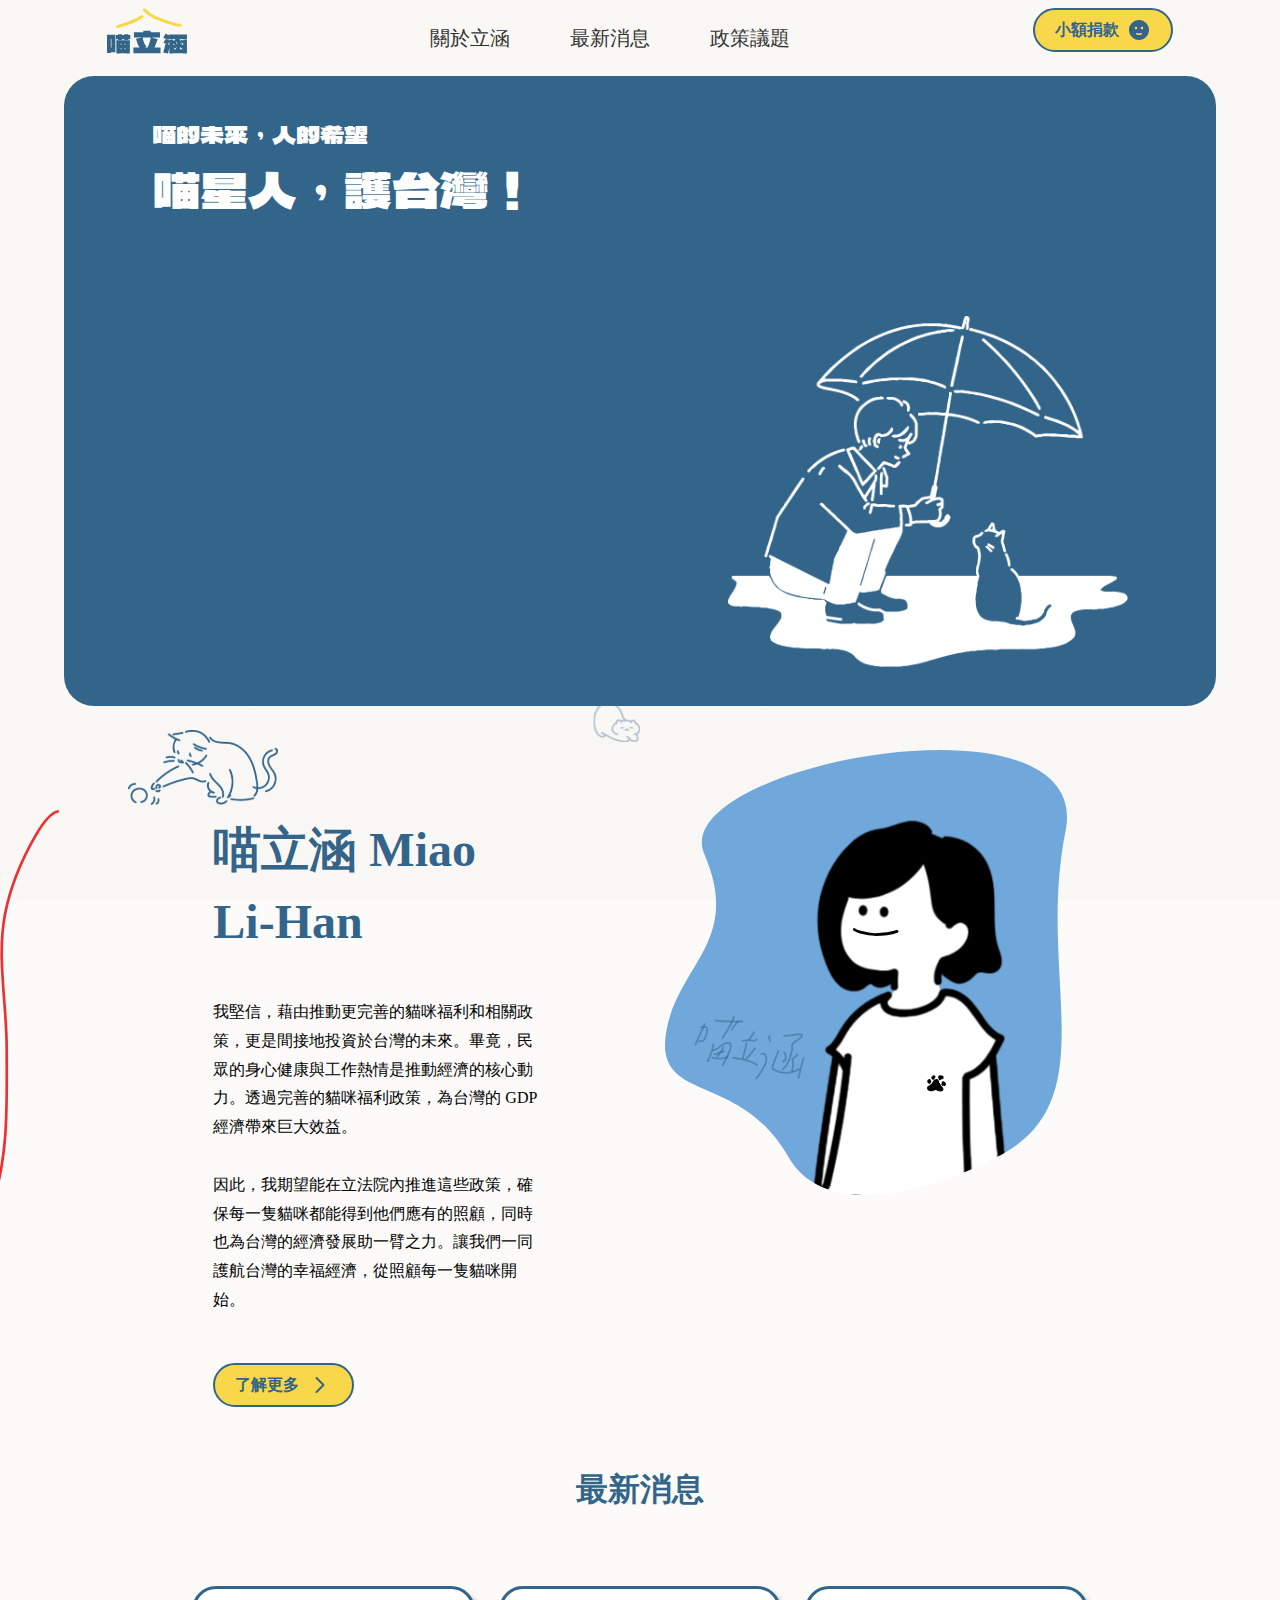
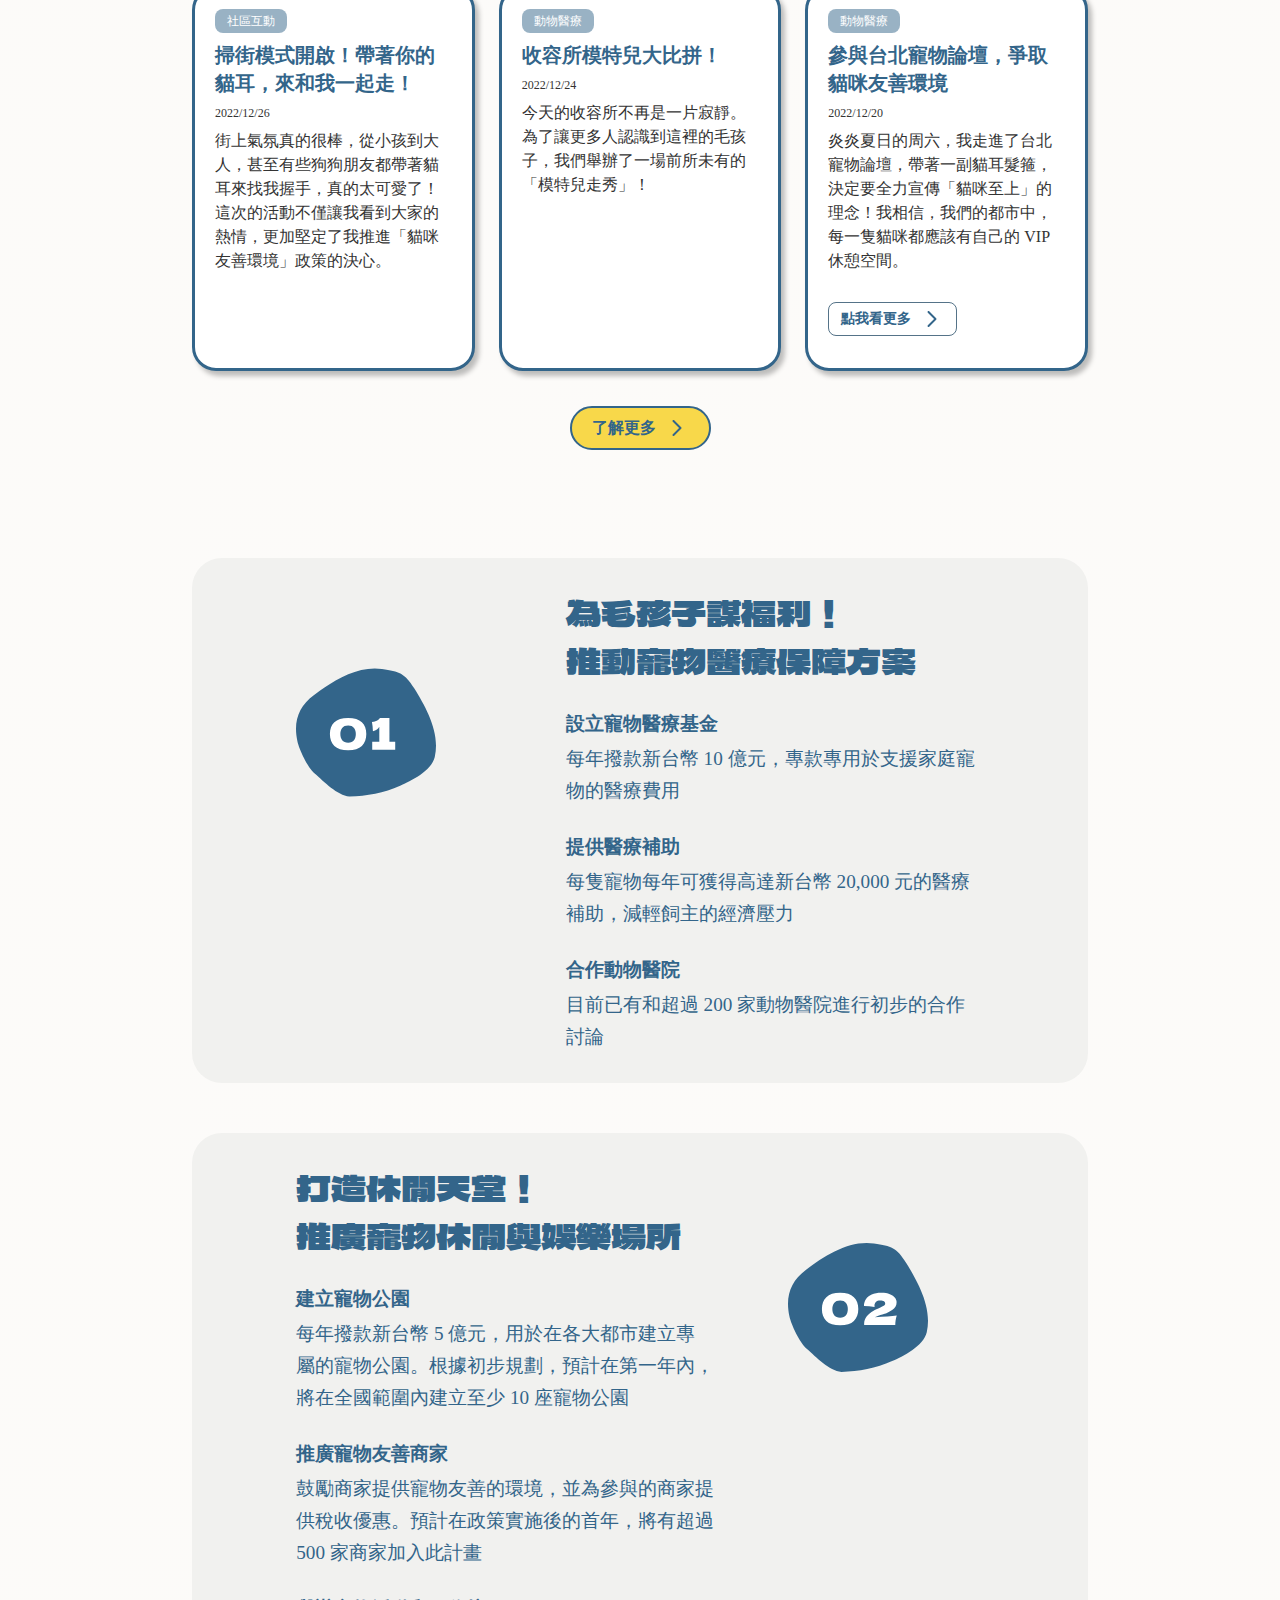
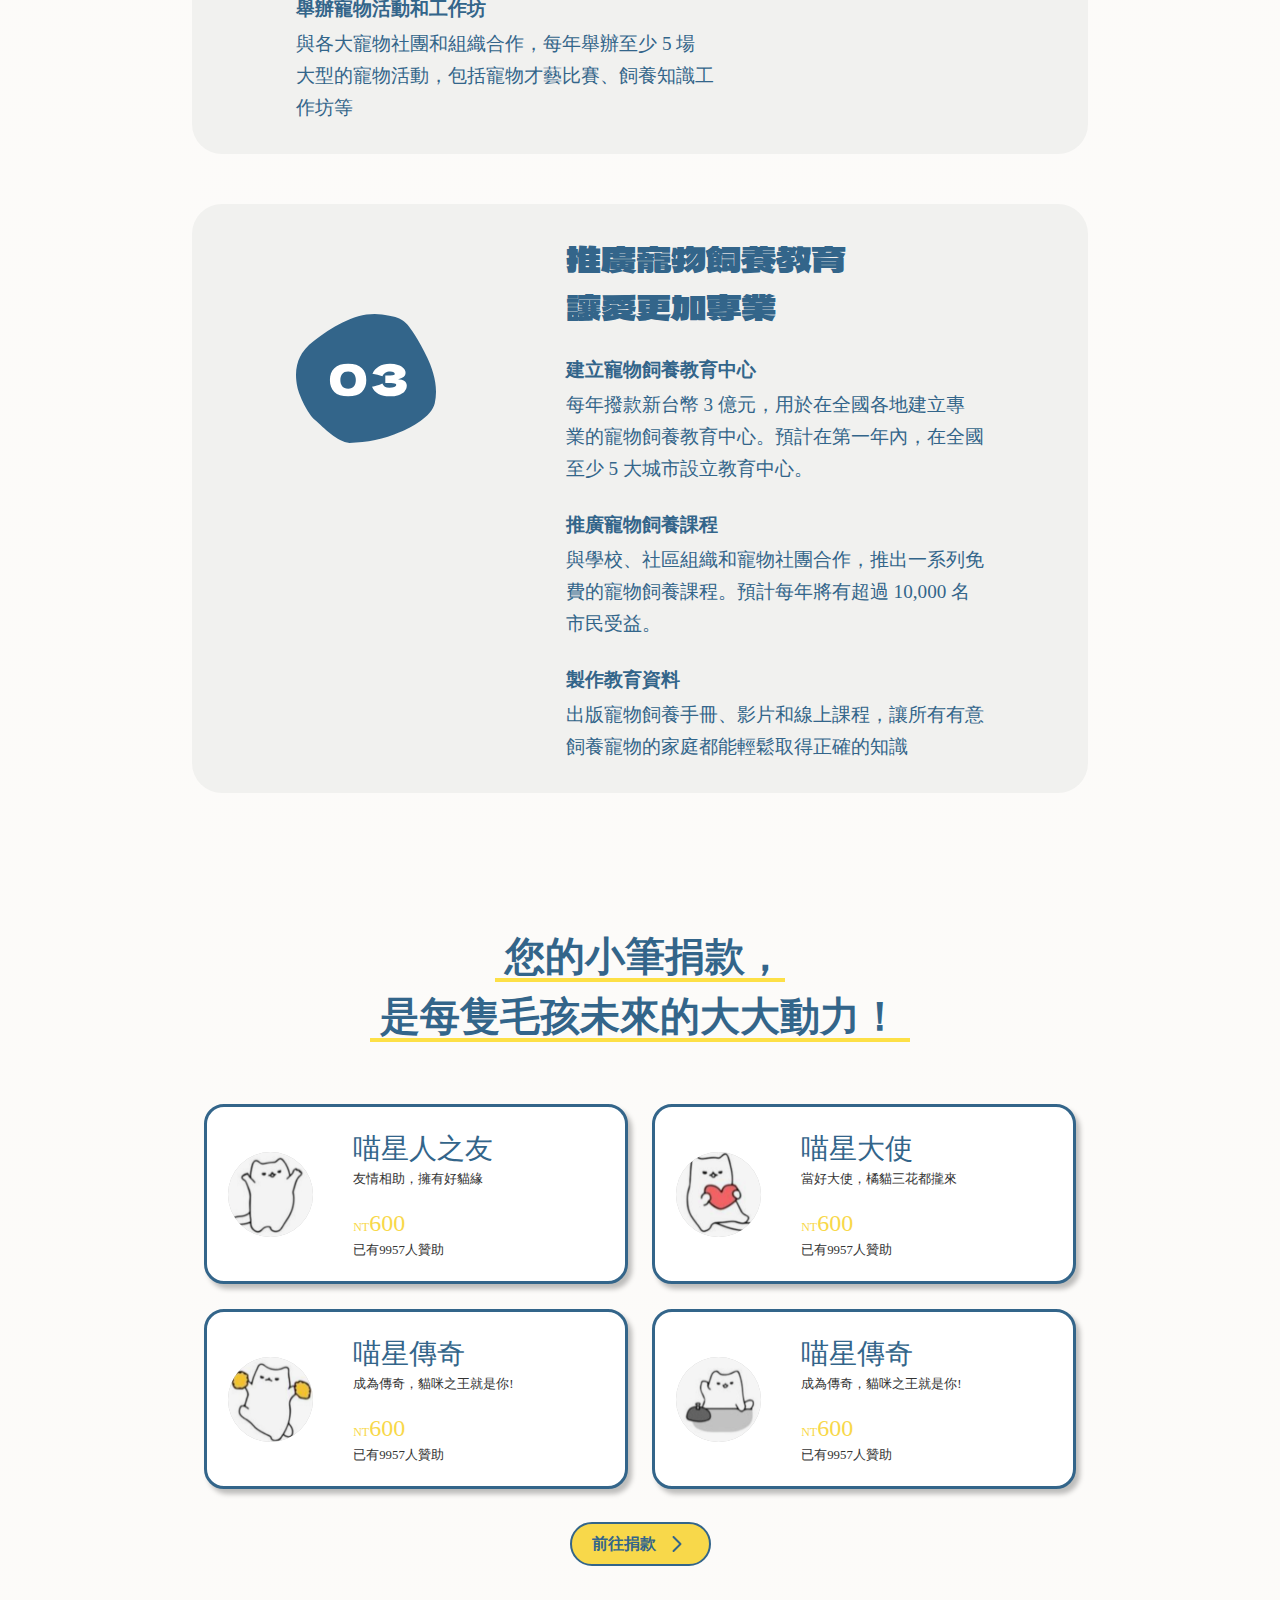
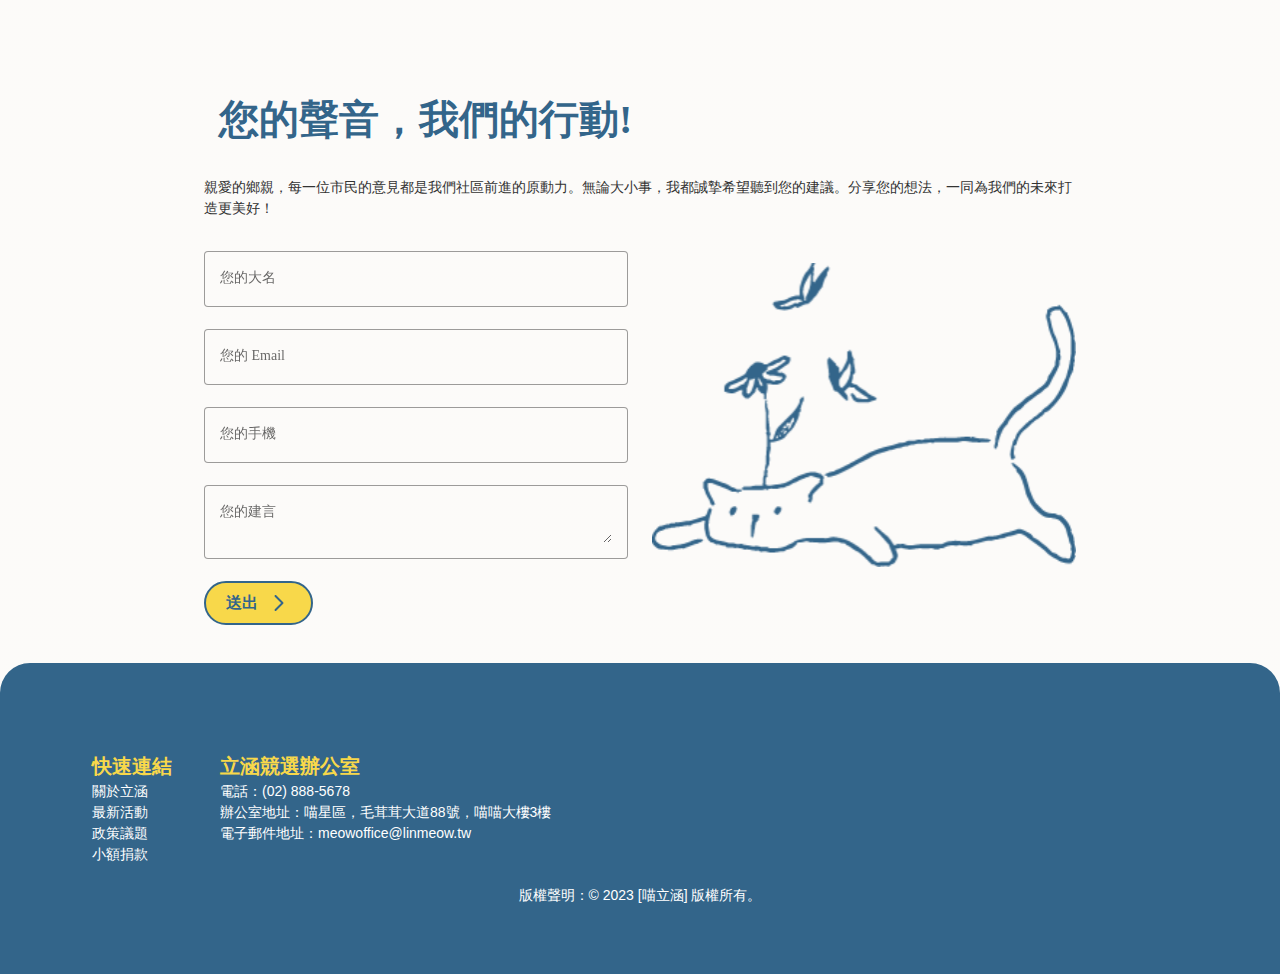
==== index.html @ a523aadb "test" ====
<!doctype html>
<html lang="en" class="scroll-smooth" data-critters-container>
<head>
  <meta charset="utf-8">
  <title>F2E2023</title>
  <base href="/">
  <meta name="viewport" content="width=device-width, initial-scale=1">
  <link href="/dist/output.css" rel="stylesheet">
  <link rel="icon" type="image/x-icon" href="favicon.ico">
<style>*,:before,:after{box-sizing:border-box;border-width:0;border-style:solid;border-color:#e5e7eb}:before,:after{--tw-content:""}html{line-height:1.5;-webkit-text-size-adjust:100%;tab-size:4;font-family:ui-sans-serif,system-ui,-apple-system,BlinkMacSystemFont,Segoe UI,Roboto,Helvetica Neue,Arial,Noto Sans,sans-serif,"Apple Color Emoji","Segoe UI Emoji",Segoe UI Symbol,"Noto Color Emoji";font-feature-settings:normal;font-variation-settings:normal}body{margin:0;line-height:inherit}*,:before,:after{--tw-border-spacing-x:0;--tw-border-spacing-y:0;--tw-translate-x:0;--tw-translate-y:0;--tw-rotate:0;--tw-skew-x:0;--tw-skew-y:0;--tw-scale-x:1;--tw-scale-y:1;--tw-pan-x: ;--tw-pan-y: ;--tw-pinch-zoom: ;--tw-scroll-snap-strictness:proximity;--tw-gradient-from-position: ;--tw-gradient-via-position: ;--tw-gradient-to-position: ;--tw-ordinal: ;--tw-slashed-zero: ;--tw-numeric-figure: ;--tw-numeric-spacing: ;--tw-numeric-fraction: ;--tw-ring-inset: ;--tw-ring-offset-width:0px;--tw-ring-offset-color:#fff;--tw-ring-color:rgb(59 130 246 / .5);--tw-ring-offset-shadow:0 0 #0000;--tw-ring-shadow:0 0 #0000;--tw-shadow:0 0 #0000;--tw-shadow-colored:0 0 #0000;--tw-blur: ;--tw-brightness: ;--tw-contrast: ;--tw-grayscale: ;--tw-hue-rotate: ;--tw-invert: ;--tw-saturate: ;--tw-sepia: ;--tw-drop-shadow: ;--tw-backdrop-blur: ;--tw-backdrop-brightness: ;--tw-backdrop-contrast: ;--tw-backdrop-grayscale: ;--tw-backdrop-hue-rotate: ;--tw-backdrop-invert: ;--tw-backdrop-opacity: ;--tw-backdrop-saturate: ;--tw-backdrop-sepia: }.scroll-smooth{scroll-behavior:smooth}body{background:linear-gradient(to bottom,rgba(250,248,245,.6),rgba(250,248,245,.6)),url(background.894ce03ec8ce8caf.svg) no-repeat center center fixed;background-size:cover;animation:fadeInAnimation ease 3s;animation-iteration-count:1;animation-fill-mode:forwards}@keyframes fadeInAnimation{0%{opacity:0}to{opacity:1}}body{--primary-color:#33658a;--primary-lighter-color:#c2d1dc;--primary-darker-color:#20496d;--text-primary-color:#ffffff;--text-primary-lighter-color:rgba(0, 0, 0, .87);--text-primary-darker-color:#ffffff;--accent-color:#f8d84a;--accent-lighter-color:#fdf3c9;--accent-darker-color:#f5c832;--text-accent-color:rgba(0, 0, 0, .87);--text-accent-lighter-color:rgba(0, 0, 0, .87);--text-accent-darker-color:rgba(0, 0, 0, .87);--warn-color:#ea535d;--warn-lighter-color:#f9cbce;--warn-darker-color:#e13941;--text-warn-color:rgba(0, 0, 0, .87);--text-warn-lighter-color:rgba(0, 0, 0, .87);--text-warn-darker-color:#ffffff}html{--mat-option-selected-state-label-text-color:#33658a;--mat-option-label-text-color:rgba(0, 0, 0, .87);--mat-option-hover-state-layer-color:rgba(0, 0, 0, .04);--mat-option-focus-state-layer-color:rgba(0, 0, 0, .04);--mat-option-selected-state-layer-color:rgba(0, 0, 0, .04)}html{--mat-optgroup-label-text-color:rgba(0, 0, 0, .87)}html{--mdc-filled-text-field-caret-color:#33658a;--mdc-filled-text-field-focus-active-indicator-color:#33658a;--mdc-filled-text-field-focus-label-text-color:rgba(51, 101, 138, .87);--mdc-filled-text-field-container-color:whitesmoke;--mdc-filled-text-field-disabled-container-color:#fafafa;--mdc-filled-text-field-label-text-color:rgba(0, 0, 0, .6);--mdc-filled-text-field-disabled-label-text-color:rgba(0, 0, 0, .38);--mdc-filled-text-field-input-text-color:rgba(0, 0, 0, .87);--mdc-filled-text-field-disabled-input-text-color:rgba(0, 0, 0, .38);--mdc-filled-text-field-input-text-placeholder-color:rgba(0, 0, 0, .6);--mdc-filled-text-field-error-focus-label-text-color:#ea535d;--mdc-filled-text-field-error-label-text-color:#ea535d;--mdc-filled-text-field-error-caret-color:#ea535d;--mdc-filled-text-field-active-indicator-color:rgba(0, 0, 0, .42);--mdc-filled-text-field-disabled-active-indicator-color:rgba(0, 0, 0, .06);--mdc-filled-text-field-hover-active-indicator-color:rgba(0, 0, 0, .87);--mdc-filled-text-field-error-active-indicator-color:#ea535d;--mdc-filled-text-field-error-focus-active-indicator-color:#ea535d;--mdc-filled-text-field-error-hover-active-indicator-color:#ea535d;--mdc-outlined-text-field-caret-color:#33658a;--mdc-outlined-text-field-focus-outline-color:#33658a;--mdc-outlined-text-field-focus-label-text-color:rgba(51, 101, 138, .87);--mdc-outlined-text-field-label-text-color:rgba(0, 0, 0, .6);--mdc-outlined-text-field-disabled-label-text-color:rgba(0, 0, 0, .38);--mdc-outlined-text-field-input-text-color:rgba(0, 0, 0, .87);--mdc-outlined-text-field-disabled-input-text-color:rgba(0, 0, 0, .38);--mdc-outlined-text-field-input-text-placeholder-color:rgba(0, 0, 0, .6);--mdc-outlined-text-field-error-caret-color:#ea535d;--mdc-outlined-text-field-error-focus-label-text-color:#ea535d;--mdc-outlined-text-field-error-label-text-color:#ea535d;--mdc-outlined-text-field-outline-color:rgba(0, 0, 0, .38);--mdc-outlined-text-field-disabled-outline-color:rgba(0, 0, 0, .06);--mdc-outlined-text-field-hover-outline-color:rgba(0, 0, 0, .87);--mdc-outlined-text-field-error-focus-outline-color:#ea535d;--mdc-outlined-text-field-error-hover-outline-color:#ea535d;--mdc-outlined-text-field-error-outline-color:#ea535d;--mat-form-field-disabled-input-text-placeholder-color:rgba(0, 0, 0, .38)}html{--mat-select-panel-background-color:white;--mat-select-enabled-trigger-text-color:rgba(0, 0, 0, .87);--mat-select-disabled-trigger-text-color:rgba(0, 0, 0, .38);--mat-select-placeholder-text-color:rgba(0, 0, 0, .6);--mat-select-enabled-arrow-color:rgba(0, 0, 0, .54);--mat-select-disabled-arrow-color:rgba(0, 0, 0, .38);--mat-select-focused-arrow-color:rgba(51, 101, 138, .87);--mat-select-invalid-arrow-color:rgba(234, 83, 93, .87)}html{--mat-autocomplete-background-color:white}html{--mat-menu-item-label-text-color:rgba(0, 0, 0, .87);--mat-menu-item-icon-color:rgba(0, 0, 0, .87);--mat-menu-item-hover-state-layer-color:rgba(0, 0, 0, .04);--mat-menu-item-focus-state-layer-color:rgba(0, 0, 0, .04);--mat-menu-container-color:white}html{--mat-paginator-container-text-color:rgba(0, 0, 0, .87);--mat-paginator-container-background-color:white;--mat-paginator-enabled-icon-color:rgba(0, 0, 0, .54);--mat-paginator-disabled-icon-color:rgba(0, 0, 0, .12);--mat-paginator-container-size:56px}html{--mdc-checkbox-disabled-selected-icon-color:rgba(0, 0, 0, .38);--mdc-checkbox-disabled-unselected-icon-color:rgba(0, 0, 0, .38);--mdc-checkbox-selected-checkmark-color:#000;--mdc-checkbox-selected-focus-icon-color:#f8d84a;--mdc-checkbox-selected-hover-icon-color:#f8d84a;--mdc-checkbox-selected-icon-color:#f8d84a;--mdc-checkbox-selected-pressed-icon-color:#f8d84a;--mdc-checkbox-unselected-focus-icon-color:#212121;--mdc-checkbox-unselected-hover-icon-color:#212121;--mdc-checkbox-unselected-icon-color:rgba(0, 0, 0, .54);--mdc-checkbox-unselected-pressed-icon-color:rgba(0, 0, 0, .54);--mdc-checkbox-selected-focus-state-layer-color:#f8d84a;--mdc-checkbox-selected-hover-state-layer-color:#f8d84a;--mdc-checkbox-selected-pressed-state-layer-color:#f8d84a;--mdc-checkbox-unselected-focus-state-layer-color:black;--mdc-checkbox-unselected-hover-state-layer-color:black;--mdc-checkbox-unselected-pressed-state-layer-color:black}html{--mdc-checkbox-state-layer-size:40px}html{--mat-table-background-color:white;--mat-table-header-headline-color:rgba(0, 0, 0, .87);--mat-table-row-item-label-text-color:rgba(0, 0, 0, .87);--mat-table-row-item-outline-color:rgba(0, 0, 0, .12);--mat-table-header-container-height:56px;--mat-table-footer-container-height:52px;--mat-table-row-item-container-height:52px}html{--mat-badge-background-color:#33658a;--mat-badge-text-color:white;--mat-badge-disabled-state-background-color:#b9b9b9;--mat-badge-disabled-state-text-color:rgba(0, 0, 0, .38)}html{--mat-bottom-sheet-container-text-color:rgba(0, 0, 0, .87);--mat-bottom-sheet-container-background-color:white;--mat-legacy-button-toggle-text-color:rgba(0, 0, 0, .38);--mat-legacy-button-toggle-state-layer-color:rgba(0, 0, 0, .12);--mat-legacy-button-toggle-selected-state-text-color:rgba(0, 0, 0, .54);--mat-legacy-button-toggle-selected-state-background-color:#c7c7c7;--mat-legacy-button-toggle-disabled-state-text-color:rgba(0, 0, 0, .26);--mat-legacy-button-toggle-disabled-state-background-color:#e1e1e1;--mat-legacy-button-toggle-disabled-selected-state-background-color:#aeaeae;--mat-standard-button-toggle-text-color:rgba(0, 0, 0, .87);--mat-standard-button-toggle-background-color:white;--mat-standard-button-toggle-state-layer-color:black;--mat-standard-button-toggle-selected-state-background-color:#c7c7c7;--mat-standard-button-toggle-selected-state-text-color:rgba(0, 0, 0, .87);--mat-standard-button-toggle-disabled-state-text-color:rgba(0, 0, 0, .26);--mat-standard-button-toggle-disabled-state-background-color:white;--mat-standard-button-toggle-disabled-selected-state-text-color:rgba(0, 0, 0, .87);--mat-standard-button-toggle-disabled-selected-state-background-color:#aeaeae;--mat-standard-button-toggle-divider-color:#e0e0e0;--mat-standard-button-toggle-height:48px;--mat-datepicker-calendar-date-selected-state-text-color:white;--mat-datepicker-calendar-date-selected-state-background-color:#33658a;--mat-datepicker-calendar-date-selected-disabled-state-background-color:rgba(51, 101, 138, .4);--mat-datepicker-calendar-date-today-selected-state-outline-color:white;--mat-datepicker-calendar-date-focus-state-background-color:rgba(51, 101, 138, .3);--mat-datepicker-calendar-date-hover-state-background-color:rgba(51, 101, 138, .3);--mat-datepicker-toggle-active-state-icon-color:#33658a;--mat-datepicker-calendar-date-in-range-state-background-color:rgba(51, 101, 138, .2);--mat-datepicker-calendar-date-in-comparison-range-state-background-color:rgba(249, 171, 0, .2);--mat-datepicker-calendar-date-in-overlap-range-state-background-color:#a8dab5;--mat-datepicker-calendar-date-in-overlap-range-selected-state-background-color:#46a35e;--mat-datepicker-toggle-icon-color:rgba(0, 0, 0, .54);--mat-datepicker-calendar-body-label-text-color:rgba(0, 0, 0, .54);--mat-datepicker-calendar-period-button-icon-color:rgba(0, 0, 0, .54);--mat-datepicker-calendar-navigation-button-icon-color:rgba(0, 0, 0, .54);--mat-datepicker-calendar-header-divider-color:rgba(0, 0, 0, .12);--mat-datepicker-calendar-header-text-color:rgba(0, 0, 0, .54);--mat-datepicker-calendar-date-today-outline-color:rgba(0, 0, 0, .38);--mat-datepicker-calendar-date-today-disabled-state-outline-color:rgba(0, 0, 0, .18);--mat-datepicker-calendar-date-text-color:rgba(0, 0, 0, .87);--mat-datepicker-calendar-date-outline-color:transparent;--mat-datepicker-calendar-date-disabled-state-text-color:rgba(0, 0, 0, .38);--mat-datepicker-calendar-date-preview-state-outline-color:rgba(0, 0, 0, .24);--mat-datepicker-range-input-separator-color:rgba(0, 0, 0, .87);--mat-datepicker-range-input-disabled-state-separator-color:rgba(0, 0, 0, .38);--mat-datepicker-range-input-disabled-state-text-color:rgba(0, 0, 0, .38);--mat-datepicker-calendar-container-background-color:white;--mat-datepicker-calendar-container-text-color:rgba(0, 0, 0, .87)}html{--mat-divider-color:rgba(0, 0, 0, .12);--mat-expansion-container-background-color:white;--mat-expansion-container-text-color:rgba(0, 0, 0, .87);--mat-expansion-actions-divider-color:rgba(0, 0, 0, .12);--mat-expansion-header-hover-state-layer-color:rgba(44, 44, 44, .04);--mat-expansion-header-focus-state-layer-color:rgba(44, 44, 44, .04);--mat-expansion-header-disabled-state-text-color:rgba(0, 0, 0, .26);--mat-expansion-header-text-color:rgba(0, 0, 0, .87);--mat-expansion-header-description-color:rgba(0, 0, 0, .54);--mat-expansion-header-indicator-color:rgba(0, 0, 0, .54);--mat-expansion-header-collapsed-state-height:48px;--mat-expansion-header-expanded-state-height:64px;--mat-icon-color:inherit}html{--mat-sidenav-container-divider-color:rgba(0, 0, 0, .12);--mat-sidenav-container-background-color:white;--mat-sidenav-container-text-color:rgba(0, 0, 0, .87);--mat-sidenav-content-background-color:#fafafa;--mat-sidenav-content-text-color:rgba(0, 0, 0, .87);--mat-sidenav-scrim-color:rgba(0, 0, 0, .6);--mat-stepper-header-icon-foreground-color:white;--mat-stepper-header-selected-state-icon-background-color:#33658a;--mat-stepper-header-selected-state-icon-foreground-color:white;--mat-stepper-header-done-state-icon-background-color:#33658a;--mat-stepper-header-done-state-icon-foreground-color:white;--mat-stepper-header-edit-state-icon-background-color:#33658a;--mat-stepper-header-edit-state-icon-foreground-color:white;--mat-stepper-container-color:white;--mat-stepper-line-color:rgba(0, 0, 0, .12);--mat-stepper-header-hover-state-layer-color:rgba(44, 44, 44, .04);--mat-stepper-header-focus-state-layer-color:rgba(44, 44, 44, .04);--mat-stepper-header-label-text-color:rgba(0, 0, 0, .54);--mat-stepper-header-optional-label-text-color:rgba(0, 0, 0, .54);--mat-stepper-header-selected-state-label-text-color:rgba(0, 0, 0, .87);--mat-stepper-header-error-state-label-text-color:#ea535d;--mat-stepper-header-icon-background-color:rgba(0, 0, 0, .54);--mat-stepper-header-error-state-icon-foreground-color:#ea535d;--mat-stepper-header-error-state-icon-background-color:transparent}html{--mat-stepper-header-height:72px}html{--mat-toolbar-container-background-color:#ededed;--mat-toolbar-container-text-color:rgba(0, 0, 0, .87)}html{--mat-toolbar-standard-height:64px;--mat-toolbar-mobile-height:56px}</style><link rel="stylesheet" href="styles.27420bd2f73b0068.css" media="print" onload="this.media='all'"><noscript><link rel="stylesheet" href="styles.27420bd2f73b0068.css"></noscript></head>
<body>
  <app-root></app-root>
<script src="runtime.ce47cb7ab8442a03.js" type="module"></script><script src="polyfills.eb5386b737d713b5.js" type="module"></script><script src="main.f0ed3b15949d0d13.js" type="module"></script></body>
</html>
---- styles.27420bd2f73b0068.css ----
*,:before,:after{box-sizing:border-box;border-width:0;border-style:solid;border-color:#e5e7eb}:before,:after{--tw-content: ""}html{line-height:1.5;-webkit-text-size-adjust:100%;tab-size:4;font-family:ui-sans-serif,system-ui,-apple-system,BlinkMacSystemFont,Segoe UI,Roboto,Helvetica Neue,Arial,Noto Sans,sans-serif,"Apple Color Emoji","Segoe UI Emoji",Segoe UI Symbol,"Noto Color Emoji";font-feature-settings:normal;font-variation-settings:normal}body{margin:0;line-height:inherit}hr{height:0;color:inherit;border-top-width:1px}abbr:where([title]){-webkit-text-decoration:underline dotted;text-decoration:underline dotted}h1,h2,h3,h4,h5,h6{font-size:inherit;font-weight:inherit}a{color:inherit;text-decoration:inherit}b,strong{font-weight:bolder}code,kbd,samp,pre{font-family:ui-monospace,SFMono-Regular,Menlo,Monaco,Consolas,Liberation Mono,Courier New,monospace;font-size:1em}small{font-size:80%}sub,sup{font-size:75%;line-height:0;position:relative;vertical-align:baseline}sub{bottom:-.25em}sup{top:-.5em}table{text-indent:0;border-color:inherit;border-collapse:collapse}button,input,optgroup,select,textarea{font-family:inherit;font-feature-settings:inherit;font-variation-settings:inherit;font-size:100%;font-weight:inherit;line-height:inherit;color:inherit;margin:0;padding:0}button,select{text-transform:none}button,[type=button],[type=reset],[type=submit]{-webkit-appearance:button;background-color:transparent;background-image:none}:-moz-focusring{outline:auto}:-moz-ui-invalid{box-shadow:none}progress{vertical-align:baseline}::-webkit-inner-spin-button,::-webkit-outer-spin-button{height:auto}[type=search]{-webkit-appearance:textfield;outline-offset:-2px}::-webkit-search-decoration{-webkit-appearance:none}::-webkit-file-upload-button{-webkit-appearance:button;font:inherit}summary{display:list-item}blockquote,dl,dd,h1,h2,h3,h4,h5,h6,hr,figure,p,pre{margin:0}fieldset{margin:0;padding:0}legend{padding:0}ol,ul,menu{list-style:none;margin:0;padding:0}dialog{padding:0}textarea{resize:vertical}input::placeholder,textarea::placeholder{opacity:1;color:#9ca3af}button,[role=button]{cursor:pointer}:disabled{cursor:default}img,svg,video,canvas,audio,iframe,embed,object{display:block;vertical-align:middle}img,video{max-width:100%;height:auto}[hidden]{display:none}*,:before,:after{--tw-border-spacing-x: 0;--tw-border-spacing-y: 0;--tw-translate-x: 0;--tw-translate-y: 0;--tw-rotate: 0;--tw-skew-x: 0;--tw-skew-y: 0;--tw-scale-x: 1;--tw-scale-y: 1;--tw-pan-x: ;--tw-pan-y: ;--tw-pinch-zoom: ;--tw-scroll-snap-strictness: proximity;--tw-gradient-from-position: ;--tw-gradient-via-position: ;--tw-gradient-to-position: ;--tw-ordinal: ;--tw-slashed-zero: ;--tw-numeric-figure: ;--tw-numeric-spacing: ;--tw-numeric-fraction: ;--tw-ring-inset: ;--tw-ring-offset-width: 0px;--tw-ring-offset-color: #fff;--tw-ring-color: rgb(59 130 246 / .5);--tw-ring-offset-shadow: 0 0 #0000;--tw-ring-shadow: 0 0 #0000;--tw-shadow: 0 0 #0000;--tw-shadow-colored: 0 0 #0000;--tw-blur: ;--tw-brightness: ;--tw-contrast: ;--tw-grayscale: ;--tw-hue-rotate: ;--tw-invert: ;--tw-saturate: ;--tw-sepia: ;--tw-drop-shadow: ;--tw-backdrop-blur: ;--tw-backdrop-brightness: ;--tw-backdrop-contrast: ;--tw-backdrop-grayscale: ;--tw-backdrop-hue-rotate: ;--tw-backdrop-invert: ;--tw-backdrop-opacity: ;--tw-backdrop-saturate: ;--tw-backdrop-sepia: }::backdrop{--tw-border-spacing-x: 0;--tw-border-spacing-y: 0;--tw-translate-x: 0;--tw-translate-y: 0;--tw-rotate: 0;--tw-skew-x: 0;--tw-skew-y: 0;--tw-scale-x: 1;--tw-scale-y: 1;--tw-pan-x: ;--tw-pan-y: ;--tw-pinch-zoom: ;--tw-scroll-snap-strictness: proximity;--tw-gradient-from-position: ;--tw-gradient-via-position: ;--tw-gradient-to-position: ;--tw-ordinal: ;--tw-slashed-zero: ;--tw-numeric-figure: ;--tw-numeric-spacing: ;--tw-numeric-fraction: ;--tw-ring-inset: ;--tw-ring-offset-width: 0px;--tw-ring-offset-color: #fff;--tw-ring-color: rgb(59 130 246 / .5);--tw-ring-offset-shadow: 0 0 #0000;--tw-ring-shadow: 0 0 #0000;--tw-shadow: 0 0 #0000;--tw-shadow-colored: 0 0 #0000;--tw-blur: ;--tw-brightness: ;--tw-contrast: ;--tw-grayscale: ;--tw-hue-rotate: ;--tw-invert: ;--tw-saturate: ;--tw-sepia: ;--tw-drop-shadow: ;--tw-backdrop-blur: ;--tw-backdrop-brightness: ;--tw-backdrop-contrast: ;--tw-backdrop-grayscale: ;--tw-backdrop-hue-rotate: ;--tw-backdrop-invert: ;--tw-backdrop-opacity: ;--tw-backdrop-saturate: ;--tw-backdrop-sepia: }.container{width:100%}@media (min-width: 640px){.container{max-width:640px}}@media (min-width: 768px){.container{max-width:768px}}@media (min-width: 1024px){.container{max-width:1024px}}@media (min-width: 1280px){.container{max-width:1280px}}@media (min-width: 1536px){.container{max-width:1536px}}.pointer-events-none{pointer-events:none}.absolute{position:absolute}.relative{position:relative}.top-1\/2{top:50%}.col-start-1{grid-column-start:1}.col-start-5{grid-column-start:5}.col-start-6{grid-column-start:6}.col-end-10{grid-column-end:10}.col-end-5{grid-column-end:5}.col-end-6{grid-column-end:6}.m-10{margin:2.5rem}.m-auto{margin:auto}.-mx-3{margin-left:-.75rem;margin-right:-.75rem}.mx-auto{margin-left:auto;margin-right:auto}.my-2{margin-top:.5rem;margin-bottom:.5rem}.my-3{margin-top:.75rem;margin-bottom:.75rem}.my-4{margin-top:1rem;margin-bottom:1rem}.my-48{margin-top:12rem;margin-bottom:12rem}.my-5{margin-top:1.25rem;margin-bottom:1.25rem}.-mt-3{margin-top:-.75rem}.mb-1{margin-bottom:.25rem}.mb-12{margin-bottom:3rem}.mb-16{margin-bottom:4rem}.mb-6{margin-bottom:1.5rem}.mb-96{margin-bottom:24rem}.ml-32{margin-left:8rem}.ml-auto{margin-left:auto}.mr-10{margin-right:2.5rem}.mr-auto{margin-right:auto}.mt-0{margin-top:0}.mt-16{margin-top:4rem}.mt-2{margin-top:.5rem}.mt-3{margin-top:.75rem}.mt-6{margin-top:1.5rem}.mt-auto{margin-top:auto}.block{display:block}.flex{display:flex}.hidden{display:none}.h-6{height:1.5rem}.h-full{height:100%}.min-h-full{min-height:100%}.min-h-screen{min-height:100vh}.w-0{width:0px}.w-0\.5{width:.125rem}.w-10\/12{width:83.333333%}.w-11\/12{width:91.666667%}.w-6{width:1.5rem}.w-8\/12{width:66.666667%}.w-full{width:100%}.flex-1{flex:1 1 0%}.flex-none{flex:none}.flex-grow{flex-grow:1}.list-none{list-style-type:none}.grid-cols-9{grid-template-columns:repeat(9,minmax(0,1fr))}.flex-row{flex-direction:row}.flex-row-reverse{flex-direction:row-reverse}.flex-col{flex-direction:column}.flex-wrap{flex-wrap:wrap}.items-center{align-items:center}.justify-start{justify-content:flex-start}.justify-center{justify-content:center}.justify-between{justify-content:space-between}.justify-evenly{justify-content:space-evenly}.self-start{align-self:flex-start}.scroll-smooth{scroll-behavior:smooth}.break-words{overflow-wrap:break-word}.rounded-3xl{border-radius:1.5rem}.rounded-full{border-radius:9999px}.rounded-lg{border-radius:.5rem}.rounded-xl{border-radius:.75rem}.border-2{border-width:2px}.bg-gray-100{--tw-bg-opacity: 1;background-color:rgb(243 244 246 / var(--tw-bg-opacity))}.bg-white{--tw-bg-opacity: 1;background-color:rgb(255 255 255 / var(--tw-bg-opacity))}.p-10{padding:2.5rem}.p-2{padding:.5rem}.p-3{padding:.75rem}.p-4{padding:1rem}.p-5{padding:1.25rem}.px-3{padding-left:.75rem;padding-right:.75rem}.px-5{padding-left:1.25rem;padding-right:1.25rem}.py-1{padding-top:.25rem;padding-bottom:.25rem}.py-2{padding-top:.5rem;padding-bottom:.5rem}.py-5{padding-top:1.25rem;padding-bottom:1.25rem}.pb-2{padding-bottom:.5rem}.pb-8{padding-bottom:2rem}.ps-10{padding-inline-start:2.5rem}.ps-2{padding-inline-start:.5rem}.text-center{text-align:center}.text-3xl{font-size:1.875rem;line-height:2.25rem}.text-base{font-size:1rem;line-height:1.5rem}.text-xl{font-size:1.25rem;line-height:1.75rem}.text-xs{font-size:.75rem;line-height:1rem}.font-black{font-weight:900}.font-bold{font-weight:700}.font-extrabold{font-weight:800}.font-semibold{font-weight:600}.leading-8{line-height:2rem}.text-white{--tw-text-opacity: 1;color:rgb(255 255 255 / var(--tw-text-opacity))}.underline{text-decoration-line:underline}.decoration-yellow-300{text-decoration-color:#fde047}.underline-offset-8{text-underline-offset:8px}.shadow{--tw-shadow: 0 1px 3px 0 rgb(0 0 0 / .1), 0 1px 2px -1px rgb(0 0 0 / .1);--tw-shadow-colored: 0 1px 3px 0 var(--tw-shadow-color), 0 1px 2px -1px var(--tw-shadow-color);box-shadow:var(--tw-ring-offset-shadow, 0 0 #0000),var(--tw-ring-shadow, 0 0 #0000),var(--tw-shadow)}.outline{outline-style:solid}body{background:linear-gradient(to bottom,rgba(250,248,245,.6),rgba(250,248,245,.6)),url(background.894ce03ec8ce8caf.svg) no-repeat center center fixed;background-size:cover;animation:fadeInAnimation ease 3s;animation-iteration-count:1;animation-fill-mode:forwards}@keyframes fadeInAnimation{0%{opacity:0}to{opacity:1}}.container-wrap{padding:3% 15%}.bg-main{background-color:#33658a}.border-main{border-color:#33658a}.text-main{color:#33658a}.mat-ripple{overflow:hidden;position:relative}.mat-ripple:not(:empty){transform:translateZ(0)}.mat-ripple.mat-ripple-unbounded{overflow:visible}.mat-ripple-element{position:absolute;border-radius:50%;pointer-events:none;transition:opacity,transform 0ms cubic-bezier(0,0,.2,1);transform:scale3d(0,0,0)}.cdk-high-contrast-active .mat-ripple-element{display:none}.cdk-visually-hidden{border:0;clip:rect(0 0 0 0);height:1px;margin:-1px;overflow:hidden;padding:0;position:absolute;width:1px;white-space:nowrap;outline:0;-webkit-appearance:none;-moz-appearance:none;left:0}[dir=rtl] .cdk-visually-hidden{left:auto;right:0}.cdk-overlay-container,.cdk-global-overlay-wrapper{pointer-events:none;top:0;left:0;height:100%;width:100%}.cdk-overlay-container{position:fixed;z-index:1000}.cdk-overlay-container:empty{display:none}.cdk-global-overlay-wrapper{display:flex;position:absolute;z-index:1000}.cdk-overlay-pane{position:absolute;pointer-events:auto;box-sizing:border-box;z-index:1000;display:flex;max-width:100%;max-height:100%}.cdk-overlay-backdrop{position:absolute;inset:0;z-index:1000;pointer-events:auto;-webkit-tap-highlight-color:transparent;transition:opacity .4s cubic-bezier(.25,.8,.25,1);opacity:0}.cdk-overlay-backdrop.cdk-overlay-backdrop-showing{opacity:1}.cdk-high-contrast-active .cdk-overlay-backdrop.cdk-overlay-backdrop-showing{opacity:.6}.cdk-overlay-dark-backdrop{background:rgba(0,0,0,.32)}.cdk-overlay-transparent-backdrop{transition:visibility 1ms linear,opacity 1ms linear;visibility:hidden;opacity:1}.cdk-overlay-transparent-backdrop.cdk-overlay-backdrop-showing{opacity:0;visibility:visible}.cdk-overlay-backdrop-noop-animation{transition:none}.cdk-overlay-connected-position-bounding-box{position:absolute;z-index:1000;display:flex;flex-direction:column;min-width:1px;min-height:1px}.cdk-global-scrollblock{position:fixed;width:100%;overflow-y:scroll}textarea.cdk-textarea-autosize{resize:none}textarea.cdk-textarea-autosize-measuring{padding:2px 0!important;box-sizing:content-box!important;height:auto!important;overflow:hidden!important}textarea.cdk-textarea-autosize-measuring-firefox{padding:2px 0!important;box-sizing:content-box!important;height:0!important}@keyframes cdk-text-field-autofill-start{}@keyframes cdk-text-field-autofill-end{}.cdk-text-field-autofill-monitored:-webkit-autofill{animation:cdk-text-field-autofill-start 0s 1ms}.cdk-text-field-autofill-monitored:not(:-webkit-autofill){animation:cdk-text-field-autofill-end 0s 1ms}.mat-focus-indicator{position:relative}.mat-focus-indicator:before{inset:0;position:absolute;box-sizing:border-box;pointer-events:none;display:var(--mat-focus-indicator-display, none);border:var(--mat-focus-indicator-border-width, 3px) var(--mat-focus-indicator-border-style, solid) var(--mat-focus-indicator-border-color, transparent);border-radius:var(--mat-focus-indicator-border-radius, 4px)}.mat-focus-indicator:focus:before{content:""}.cdk-high-contrast-active{--mat-focus-indicator-display: block}.mat-mdc-focus-indicator{position:relative}.mat-mdc-focus-indicator:before{inset:0;position:absolute;box-sizing:border-box;pointer-events:none;display:var(--mat-mdc-focus-indicator-display, none);border:var(--mat-mdc-focus-indicator-border-width, 3px) var(--mat-mdc-focus-indicator-border-style, solid) var(--mat-mdc-focus-indicator-border-color, transparent);border-radius:var(--mat-mdc-focus-indicator-border-radius, 4px)}.mat-mdc-focus-indicator:focus:before{content:""}.cdk-high-contrast-active{--mat-mdc-focus-indicator-display: block}body{--primary-color: #33658a;--primary-lighter-color: #c2d1dc;--primary-darker-color: #20496d;--text-primary-color: #ffffff;--text-primary-lighter-color: rgba(0, 0, 0, .87);--text-primary-darker-color: #ffffff;--accent-color: #f8d84a;--accent-lighter-color: #fdf3c9;--accent-darker-color: #f5c832;--text-accent-color: rgba(0, 0, 0, .87);--text-accent-lighter-color: rgba(0, 0, 0, .87);--text-accent-darker-color: rgba(0, 0, 0, .87);--warn-color: #ea535d;--warn-lighter-color: #f9cbce;--warn-darker-color: #e13941;--text-warn-color: rgba(0, 0, 0, .87);--text-warn-lighter-color: rgba(0, 0, 0, .87);--text-warn-darker-color: #ffffff}.mat-ripple-element{background-color:#0000001a}html{--mat-option-selected-state-label-text-color: #33658a;--mat-option-label-text-color: rgba(0, 0, 0, .87);--mat-option-hover-state-layer-color: rgba(0, 0, 0, .04);--mat-option-focus-state-layer-color: rgba(0, 0, 0, .04);--mat-option-selected-state-layer-color: rgba(0, 0, 0, .04)}.mat-accent{--mat-option-selected-state-label-text-color: #f8d84a}.mat-warn{--mat-option-selected-state-label-text-color: #ea535d}html{--mat-optgroup-label-text-color: rgba(0, 0, 0, .87)}.mat-pseudo-checkbox-full{color:#0000008a}.mat-pseudo-checkbox-full.mat-pseudo-checkbox-disabled{color:#b0b0b0}.mat-primary .mat-pseudo-checkbox-checked.mat-pseudo-checkbox-minimal:after,.mat-primary .mat-pseudo-checkbox-indeterminate.mat-pseudo-checkbox-minimal:after{color:#33658a}.mat-primary .mat-pseudo-checkbox-checked.mat-pseudo-checkbox-full,.mat-primary .mat-pseudo-checkbox-indeterminate.mat-pseudo-checkbox-full{background:#33658a}.mat-primary .mat-pseudo-checkbox-checked.mat-pseudo-checkbox-full:after,.mat-primary .mat-pseudo-checkbox-indeterminate.mat-pseudo-checkbox-full:after{color:#fafafa}.mat-pseudo-checkbox-checked.mat-pseudo-checkbox-minimal:after,.mat-pseudo-checkbox-indeterminate.mat-pseudo-checkbox-minimal:after{color:#f8d84a}.mat-pseudo-checkbox-checked.mat-pseudo-checkbox-full,.mat-pseudo-checkbox-indeterminate.mat-pseudo-checkbox-full{background:#f8d84a}.mat-pseudo-checkbox-checked.mat-pseudo-checkbox-full:after,.mat-pseudo-checkbox-indeterminate.mat-pseudo-checkbox-full:after{color:#fafafa}.mat-accent .mat-pseudo-checkbox-checked.mat-pseudo-checkbox-minimal:after,.mat-accent .mat-pseudo-checkbox-indeterminate.mat-pseudo-checkbox-minimal:after{color:#f8d84a}.mat-accent .mat-pseudo-checkbox-checked.mat-pseudo-checkbox-full,.mat-accent .mat-pseudo-checkbox-indeterminate.mat-pseudo-checkbox-full{background:#f8d84a}.mat-accent .mat-pseudo-checkbox-checked.mat-pseudo-checkbox-full:after,.mat-accent .mat-pseudo-checkbox-indeterminate.mat-pseudo-checkbox-full:after{color:#fafafa}.mat-warn .mat-pseudo-checkbox-checked.mat-pseudo-checkbox-minimal:after,.mat-warn .mat-pseudo-checkbox-indeterminate.mat-pseudo-checkbox-minimal:after{color:#ea535d}.mat-warn .mat-pseudo-checkbox-checked.mat-pseudo-checkbox-full,.mat-warn .mat-pseudo-checkbox-indeterminate.mat-pseudo-checkbox-full{background:#ea535d}.mat-warn .mat-pseudo-checkbox-checked.mat-pseudo-checkbox-full:after,.mat-warn .mat-pseudo-checkbox-indeterminate.mat-pseudo-checkbox-full:after{color:#fafafa}.mat-pseudo-checkbox-disabled.mat-pseudo-checkbox-checked.mat-pseudo-checkbox-minimal:after,.mat-pseudo-checkbox-disabled.mat-pseudo-checkbox-indeterminate.mat-pseudo-checkbox-minimal:after{color:#b0b0b0}.mat-pseudo-checkbox-disabled.mat-pseudo-checkbox-checked.mat-pseudo-checkbox-full,.mat-pseudo-checkbox-disabled.mat-pseudo-checkbox-indeterminate.mat-pseudo-checkbox-full{background:#b0b0b0}.mat-app-background{background-color:#fafafa;color:#000000de}.mat-elevation-z0,.mat-mdc-elevation-specific.mat-elevation-z0{box-shadow:0 0 #0003,0 0 #00000024,0 0 #0000001f}.mat-elevation-z1,.mat-mdc-elevation-specific.mat-elevation-z1{box-shadow:0 2px 1px -1px #0003,0 1px 1px #00000024,0 1px 3px #0000001f}.mat-elevation-z2,.mat-mdc-elevation-specific.mat-elevation-z2{box-shadow:0 3px 1px -2px #0003,0 2px 2px #00000024,0 1px 5px #0000001f}.mat-elevation-z3,.mat-mdc-elevation-specific.mat-elevation-z3{box-shadow:0 3px 3px -2px #0003,0 3px 4px #00000024,0 1px 8px #0000001f}.mat-elevation-z4,.mat-mdc-elevation-specific.mat-elevation-z4{box-shadow:0 2px 4px -1px #0003,0 4px 5px #00000024,0 1px 10px #0000001f}.mat-elevation-z5,.mat-mdc-elevation-specific.mat-elevation-z5{box-shadow:0 3px 5px -1px #0003,0 5px 8px #00000024,0 1px 14px #0000001f}.mat-elevation-z6,.mat-mdc-elevation-specific.mat-elevation-z6{box-shadow:0 3px 5px -1px #0003,0 6px 10px #00000024,0 1px 18px #0000001f}.mat-elevation-z7,.mat-mdc-elevation-specific.mat-elevation-z7{box-shadow:0 4px 5px -2px #0003,0 7px 10px 1px #00000024,0 2px 16px 1px #0000001f}.mat-elevation-z8,.mat-mdc-elevation-specific.mat-elevation-z8{box-shadow:0 5px 5px -3px #0003,0 8px 10px 1px #00000024,0 3px 14px 2px #0000001f}.mat-elevation-z9,.mat-mdc-elevation-specific.mat-elevation-z9{box-shadow:0 5px 6px -3px #0003,0 9px 12px 1px #00000024,0 3px 16px 2px #0000001f}.mat-elevation-z10,.mat-mdc-elevation-specific.mat-elevation-z10{box-shadow:0 6px 6px -3px #0003,0 10px 14px 1px #00000024,0 4px 18px 3px #0000001f}.mat-elevation-z11,.mat-mdc-elevation-specific.mat-elevation-z11{box-shadow:0 6px 7px -4px #0003,0 11px 15px 1px #00000024,0 4px 20px 3px #0000001f}.mat-elevation-z12,.mat-mdc-elevation-specific.mat-elevation-z12{box-shadow:0 7px 8px -4px #0003,0 12px 17px 2px #00000024,0 5px 22px 4px #0000001f}.mat-elevation-z13,.mat-mdc-elevation-specific.mat-elevation-z13{box-shadow:0 7px 8px -4px #0003,0 13px 19px 2px #00000024,0 5px 24px 4px #0000001f}.mat-elevation-z14,.mat-mdc-elevation-specific.mat-elevation-z14{box-shadow:0 7px 9px -4px #0003,0 14px 21px 2px #00000024,0 5px 26px 4px #0000001f}.mat-elevation-z15,.mat-mdc-elevation-specific.mat-elevation-z15{box-shadow:0 8px 9px -5px #0003,0 15px 22px 2px #00000024,0 6px 28px 5px #0000001f}.mat-elevation-z16,.mat-mdc-elevation-specific.mat-elevation-z16{box-shadow:0 8px 10px -5px #0003,0 16px 24px 2px #00000024,0 6px 30px 5px #0000001f}.mat-elevation-z17,.mat-mdc-elevation-specific.mat-elevation-z17{box-shadow:0 8px 11px -5px #0003,0 17px 26px 2px #00000024,0 6px 32px 5px #0000001f}.mat-elevation-z18,.mat-mdc-elevation-specific.mat-elevation-z18{box-shadow:0 9px 11px -5px #0003,0 18px 28px 2px #00000024,0 7px 34px 6px #0000001f}.mat-elevation-z19,.mat-mdc-elevation-specific.mat-elevation-z19{box-shadow:0 9px 12px -6px #0003,0 19px 29px 2px #00000024,0 7px 36px 6px #0000001f}.mat-elevation-z20,.mat-mdc-elevation-specific.mat-elevation-z20{box-shadow:0 10px 13px -6px #0003,0 20px 31px 3px #00000024,0 8px 38px 7px #0000001f}.mat-elevation-z21,.mat-mdc-elevation-specific.mat-elevation-z21{box-shadow:0 10px 13px -6px #0003,0 21px 33px 3px #00000024,0 8px 40px 7px #0000001f}.mat-elevation-z22,.mat-mdc-elevation-specific.mat-elevation-z22{box-shadow:0 10px 14px -6px #0003,0 22px 35px 3px #00000024,0 8px 42px 7px #0000001f}.mat-elevation-z23,.mat-mdc-elevation-specific.mat-elevation-z23{box-shadow:0 11px 14px -7px #0003,0 23px 36px 3px #00000024,0 9px 44px 8px #0000001f}.mat-elevation-z24,.mat-mdc-elevation-specific.mat-elevation-z24{box-shadow:0 11px 15px -7px #0003,0 24px 38px 3px #00000024,0 9px 46px 8px #0000001f}.mat-mdc-card{--mdc-elevated-card-container-color: white;--mdc-elevated-card-container-elevation: 0px 2px 1px -1px rgba(0, 0, 0, .2), 0px 1px 1px 0px rgba(0, 0, 0, .14), 0px 1px 3px 0px rgba(0, 0, 0, .12);--mdc-outlined-card-container-color: white;--mdc-outlined-card-outline-color: rgba(0, 0, 0, .12);--mdc-outlined-card-container-elevation: 0px 0px 0px 0px rgba(0, 0, 0, .2), 0px 0px 0px 0px rgba(0, 0, 0, .14), 0px 0px 0px 0px rgba(0, 0, 0, .12);--mat-card-subtitle-text-color: rgba(0, 0, 0, .54)}.mat-mdc-progress-bar{--mdc-linear-progress-active-indicator-color: #33658a;--mdc-linear-progress-track-color: rgba(51, 101, 138, .25)}.mat-mdc-progress-bar .mdc-linear-progress__buffer-dots{background-color:#33658a40;background-color:var(--mdc-linear-progress-track-color, rgba(51, 101, 138, .25))}@media (forced-colors: active){.mat-mdc-progress-bar .mdc-linear-progress__buffer-dots{background-color:ButtonBorder}}@media all and (-ms-high-contrast: none),(-ms-high-contrast: active){.mat-mdc-progress-bar .mdc-linear-progress__buffer-dots{background-color:transparent;background-image:url("data:image/svg+xml,%3Csvg version='1.1' xmlns='http://www.w3.org/2000/svg' xmlns:xlink='http://www.w3.org/1999/xlink' x='0px' y='0px' enable-background='new 0 0 5 2' xml:space='preserve' viewBox='0 0 5 2' preserveAspectRatio='none slice'%3E%3Ccircle cx='1' cy='1' r='1' fill='rgba(51, 101, 138, 0.25)'/%3E%3C/svg%3E")}}.mat-mdc-progress-bar .mdc-linear-progress__buffer-bar{background-color:#33658a40;background-color:var(--mdc-linear-progress-track-color, rgba(51, 101, 138, .25))}.mat-mdc-progress-bar.mat-accent{--mdc-linear-progress-active-indicator-color: #f8d84a;--mdc-linear-progress-track-color: rgba(248, 216, 74, .25)}.mat-mdc-progress-bar.mat-accent .mdc-linear-progress__buffer-dots{background-color:#f8d84a40;background-color:var(--mdc-linear-progress-track-color, rgba(248, 216, 74, .25))}@media (forced-colors: active){.mat-mdc-progress-bar.mat-accent .mdc-linear-progress__buffer-dots{background-color:ButtonBorder}}@media all and (-ms-high-contrast: none),(-ms-high-contrast: active){.mat-mdc-progress-bar.mat-accent .mdc-linear-progress__buffer-dots{background-color:transparent;background-image:url("data:image/svg+xml,%3Csvg version='1.1' xmlns='http://www.w3.org/2000/svg' xmlns:xlink='http://www.w3.org/1999/xlink' x='0px' y='0px' enable-background='new 0 0 5 2' xml:space='preserve' viewBox='0 0 5 2' preserveAspectRatio='none slice'%3E%3Ccircle cx='1' cy='1' r='1' fill='rgba(248, 216, 74, 0.25)'/%3E%3C/svg%3E")}}.mat-mdc-progress-bar.mat-accent .mdc-linear-progress__buffer-bar{background-color:#f8d84a40;background-color:var(--mdc-linear-progress-track-color, rgba(248, 216, 74, .25))}.mat-mdc-progress-bar.mat-warn{--mdc-linear-progress-active-indicator-color: #ea535d;--mdc-linear-progress-track-color: rgba(234, 83, 93, .25)}.mat-mdc-progress-bar.mat-warn .mdc-linear-progress__buffer-dots{background-color:#ea535d40;background-color:var(--mdc-linear-progress-track-color, rgba(234, 83, 93, .25))}@media (forced-colors: active){.mat-mdc-progress-bar.mat-warn .mdc-linear-progress__buffer-dots{background-color:ButtonBorder}}@media all and (-ms-high-contrast: none),(-ms-high-contrast: active){.mat-mdc-progress-bar.mat-warn .mdc-linear-progress__buffer-dots{background-color:transparent;background-image:url("data:image/svg+xml,%3Csvg version='1.1' xmlns='http://www.w3.org/2000/svg' xmlns:xlink='http://www.w3.org/1999/xlink' x='0px' y='0px' enable-background='new 0 0 5 2' xml:space='preserve' viewBox='0 0 5 2' preserveAspectRatio='none slice'%3E%3Ccircle cx='1' cy='1' r='1' fill='rgba(234, 83, 93, 0.25)'/%3E%3C/svg%3E")}}.mat-mdc-progress-bar.mat-warn .mdc-linear-progress__buffer-bar{background-color:#ea535d40;background-color:var(--mdc-linear-progress-track-color, rgba(234, 83, 93, .25))}.mat-mdc-tooltip{--mdc-plain-tooltip-container-color: #5f5f5f;--mdc-plain-tooltip-supporting-text-color: #fff}html{--mdc-filled-text-field-caret-color: #33658a;--mdc-filled-text-field-focus-active-indicator-color: #33658a;--mdc-filled-text-field-focus-label-text-color: rgba(51, 101, 138, .87);--mdc-filled-text-field-container-color: whitesmoke;--mdc-filled-text-field-disabled-container-color: #fafafa;--mdc-filled-text-field-label-text-color: rgba(0, 0, 0, .6);--mdc-filled-text-field-disabled-label-text-color: rgba(0, 0, 0, .38);--mdc-filled-text-field-input-text-color: rgba(0, 0, 0, .87);--mdc-filled-text-field-disabled-input-text-color: rgba(0, 0, 0, .38);--mdc-filled-text-field-input-text-placeholder-color: rgba(0, 0, 0, .6);--mdc-filled-text-field-error-focus-label-text-color: #ea535d;--mdc-filled-text-field-error-label-text-color: #ea535d;--mdc-filled-text-field-error-caret-color: #ea535d;--mdc-filled-text-field-active-indicator-color: rgba(0, 0, 0, .42);--mdc-filled-text-field-disabled-active-indicator-color: rgba(0, 0, 0, .06);--mdc-filled-text-field-hover-active-indicator-color: rgba(0, 0, 0, .87);--mdc-filled-text-field-error-active-indicator-color: #ea535d;--mdc-filled-text-field-error-focus-active-indicator-color: #ea535d;--mdc-filled-text-field-error-hover-active-indicator-color: #ea535d;--mdc-outlined-text-field-caret-color: #33658a;--mdc-outlined-text-field-focus-outline-color: #33658a;--mdc-outlined-text-field-focus-label-text-color: rgba(51, 101, 138, .87);--mdc-outlined-text-field-label-text-color: rgba(0, 0, 0, .6);--mdc-outlined-text-field-disabled-label-text-color: rgba(0, 0, 0, .38);--mdc-outlined-text-field-input-text-color: rgba(0, 0, 0, .87);--mdc-outlined-text-field-disabled-input-text-color: rgba(0, 0, 0, .38);--mdc-outlined-text-field-input-text-placeholder-color: rgba(0, 0, 0, .6);--mdc-outlined-text-field-error-caret-color: #ea535d;--mdc-outlined-text-field-error-focus-label-text-color: #ea535d;--mdc-outlined-text-field-error-label-text-color: #ea535d;--mdc-outlined-text-field-outline-color: rgba(0, 0, 0, .38);--mdc-outlined-text-field-disabled-outline-color: rgba(0, 0, 0, .06);--mdc-outlined-text-field-hover-outline-color: rgba(0, 0, 0, .87);--mdc-outlined-text-field-error-focus-outline-color: #ea535d;--mdc-outlined-text-field-error-hover-outline-color: #ea535d;--mdc-outlined-text-field-error-outline-color: #ea535d;--mat-form-field-disabled-input-text-placeholder-color: rgba(0, 0, 0, .38)}.mat-mdc-form-field-error{color:var(--mdc-theme-error, #ea535d)}.mat-mdc-form-field-subscript-wrapper,.mat-mdc-form-field-bottom-align:before{-moz-osx-font-smoothing:grayscale;-webkit-font-smoothing:antialiased;font-family:var(--mat-form-field-subscript-text-font);line-height:var(--mat-form-field-subscript-text-line-height);font-size:var(--mat-form-field-subscript-text-size);letter-spacing:var(--mat-form-field-subscript-text-tracking);font-weight:var(--mat-form-field-subscript-text-weight)}.mat-mdc-form-field-focus-overlay{background-color:#000000de}.mat-mdc-form-field:hover .mat-mdc-form-field-focus-overlay{opacity:.04}.mat-mdc-form-field.mat-focused .mat-mdc-form-field-focus-overlay{opacity:.12}.mat-mdc-form-field-type-mat-native-select .mat-mdc-form-field-infix:after{color:#0000008a}.mat-mdc-form-field-type-mat-native-select.mat-focused.mat-primary .mat-mdc-form-field-infix:after{color:#33658ade}.mat-mdc-form-field-type-mat-native-select.mat-focused.mat-accent .mat-mdc-form-field-infix:after{color:#f8d84ade}.mat-mdc-form-field-type-mat-native-select.mat-focused.mat-warn .mat-mdc-form-field-infix:after{color:#ea535dde}.mat-mdc-form-field-type-mat-native-select.mat-form-field-disabled .mat-mdc-form-field-infix:after{color:#00000061}.mat-mdc-form-field.mat-accent{--mdc-filled-text-field-caret-color: #f8d84a;--mdc-filled-text-field-focus-active-indicator-color: #f8d84a;--mdc-filled-text-field-focus-label-text-color: rgba(248, 216, 74, .87);--mdc-outlined-text-field-caret-color: #f8d84a;--mdc-outlined-text-field-focus-outline-color: #f8d84a;--mdc-outlined-text-field-focus-label-text-color: rgba(248, 216, 74, .87)}.mat-mdc-form-field.mat-warn{--mdc-filled-text-field-caret-color: #ea535d;--mdc-filled-text-field-focus-active-indicator-color: #ea535d;--mdc-filled-text-field-focus-label-text-color: rgba(234, 83, 93, .87);--mdc-outlined-text-field-caret-color: #ea535d;--mdc-outlined-text-field-focus-outline-color: #ea535d;--mdc-outlined-text-field-focus-label-text-color: rgba(234, 83, 93, .87)}.mat-mdc-form-field.mat-mdc-form-field.mat-mdc-form-field.mat-mdc-form-field.mat-mdc-form-field.mat-mdc-form-field .mdc-notched-outline__notch{border-left:1px solid transparent}[dir=rtl] .mat-mdc-form-field.mat-mdc-form-field.mat-mdc-form-field.mat-mdc-form-field.mat-mdc-form-field.mat-mdc-form-field .mdc-notched-outline__notch{border-left:none;border-right:1px solid transparent}.mat-mdc-form-field-infix{min-height:56px}.mat-mdc-text-field-wrapper .mat-mdc-form-field-flex .mat-mdc-floating-label{top:28px}.mat-mdc-text-field-wrapper.mdc-text-field--outlined .mdc-notched-outline--upgraded .mdc-floating-label--float-above{--mat-mdc-form-field-label-transform: translateY( -34.75px) scale(var(--mat-mdc-form-field-floating-label-scale, .75));transform:var(--mat-mdc-form-field-label-transform)}.mat-mdc-text-field-wrapper.mdc-text-field--outlined .mat-mdc-form-field-infix{padding-top:16px;padding-bottom:16px}.mat-mdc-text-field-wrapper:not(.mdc-text-field--outlined) .mat-mdc-form-field-infix{padding-top:24px;padding-bottom:8px}.mdc-text-field--no-label:not(.mdc-text-field--outlined):not(.mdc-text-field--textarea) .mat-mdc-form-field-infix{padding-top:16px;padding-bottom:16px}html{--mat-select-panel-background-color: white;--mat-select-enabled-trigger-text-color: rgba(0, 0, 0, .87);--mat-select-disabled-trigger-text-color: rgba(0, 0, 0, .38);--mat-select-placeholder-text-color: rgba(0, 0, 0, .6);--mat-select-enabled-arrow-color: rgba(0, 0, 0, .54);--mat-select-disabled-arrow-color: rgba(0, 0, 0, .38);--mat-select-focused-arrow-color: rgba(51, 101, 138, .87);--mat-select-invalid-arrow-color: rgba(234, 83, 93, .87)}html .mat-mdc-form-field.mat-accent{--mat-select-panel-background-color: white;--mat-select-enabled-trigger-text-color: rgba(0, 0, 0, .87);--mat-select-disabled-trigger-text-color: rgba(0, 0, 0, .38);--mat-select-placeholder-text-color: rgba(0, 0, 0, .6);--mat-select-enabled-arrow-color: rgba(0, 0, 0, .54);--mat-select-disabled-arrow-color: rgba(0, 0, 0, .38);--mat-select-focused-arrow-color: rgba(248, 216, 74, .87);--mat-select-invalid-arrow-color: rgba(234, 83, 93, .87)}html .mat-mdc-form-field.mat-warn{--mat-select-panel-background-color: white;--mat-select-enabled-trigger-text-color: rgba(0, 0, 0, .87);--mat-select-disabled-trigger-text-color: rgba(0, 0, 0, .38);--mat-select-placeholder-text-color: rgba(0, 0, 0, .6);--mat-select-enabled-arrow-color: rgba(0, 0, 0, .54);--mat-select-disabled-arrow-color: rgba(0, 0, 0, .38);--mat-select-focused-arrow-color: rgba(234, 83, 93, .87);--mat-select-invalid-arrow-color: rgba(234, 83, 93, .87)}html{--mat-autocomplete-background-color: white}.mat-mdc-dialog-container{--mdc-dialog-container-color: white;--mdc-dialog-subhead-color: rgba(0, 0, 0, .87);--mdc-dialog-supporting-text-color: rgba(0, 0, 0, .6)}.mat-mdc-standard-chip{--mdc-chip-disabled-label-text-color: #212121;--mdc-chip-elevated-container-color: #e0e0e0;--mdc-chip-elevated-disabled-container-color: #e0e0e0;--mdc-chip-focus-state-layer-color: black;--mdc-chip-focus-state-layer-opacity: .12;--mdc-chip-label-text-color: #212121;--mdc-chip-with-icon-icon-color: #212121;--mdc-chip-with-icon-disabled-icon-color: #212121;--mdc-chip-with-icon-selected-icon-color: #212121;--mdc-chip-with-trailing-icon-disabled-trailing-icon-color: #212121;--mdc-chip-with-trailing-icon-trailing-icon-color: #212121}.mat-mdc-standard-chip.mat-mdc-chip-selected.mat-primary,.mat-mdc-standard-chip.mat-mdc-chip-highlighted.mat-primary{--mdc-chip-disabled-label-text-color: white;--mdc-chip-elevated-container-color: #33658a;--mdc-chip-elevated-disabled-container-color: #33658a;--mdc-chip-focus-state-layer-color: black;--mdc-chip-focus-state-layer-opacity: .12;--mdc-chip-label-text-color: white;--mdc-chip-with-icon-icon-color: white;--mdc-chip-with-icon-disabled-icon-color: white;--mdc-chip-with-icon-selected-icon-color: white;--mdc-chip-with-trailing-icon-disabled-trailing-icon-color: white;--mdc-chip-with-trailing-icon-trailing-icon-color: white}.mat-mdc-standard-chip.mat-mdc-chip-selected.mat-accent,.mat-mdc-standard-chip.mat-mdc-chip-highlighted.mat-accent{--mdc-chip-disabled-label-text-color: rgba(0, 0, 0, .87);--mdc-chip-elevated-container-color: #f8d84a;--mdc-chip-elevated-disabled-container-color: #f8d84a;--mdc-chip-focus-state-layer-color: black;--mdc-chip-focus-state-layer-opacity: .12;--mdc-chip-label-text-color: rgba(0, 0, 0, .87);--mdc-chip-with-icon-icon-color: rgba(0, 0, 0, .87);--mdc-chip-with-icon-disabled-icon-color: rgba(0, 0, 0, .87);--mdc-chip-with-icon-selected-icon-color: rgba(0, 0, 0, .87);--mdc-chip-with-trailing-icon-disabled-trailing-icon-color: rgba(0, 0, 0, .87);--mdc-chip-with-trailing-icon-trailing-icon-color: rgba(0, 0, 0, .87)}.mat-mdc-standard-chip.mat-mdc-chip-selected.mat-warn,.mat-mdc-standard-chip.mat-mdc-chip-highlighted.mat-warn{--mdc-chip-disabled-label-text-color: rgba(0, 0, 0, .87);--mdc-chip-elevated-container-color: #ea535d;--mdc-chip-elevated-disabled-container-color: #ea535d;--mdc-chip-focus-state-layer-color: black;--mdc-chip-focus-state-layer-opacity: .12;--mdc-chip-label-text-color: rgba(0, 0, 0, .87);--mdc-chip-with-icon-icon-color: rgba(0, 0, 0, .87);--mdc-chip-with-icon-disabled-icon-color: rgba(0, 0, 0, .87);--mdc-chip-with-icon-selected-icon-color: rgba(0, 0, 0, .87);--mdc-chip-with-trailing-icon-disabled-trailing-icon-color: rgba(0, 0, 0, .87);--mdc-chip-with-trailing-icon-trailing-icon-color: rgba(0, 0, 0, .87)}.mat-mdc-chip.mat-mdc-standard-chip{--mdc-chip-container-height: 32px}.mat-mdc-slide-toggle{--mdc-switch-disabled-selected-handle-color: #424242;--mdc-switch-disabled-selected-icon-color: #fff;--mdc-switch-disabled-selected-track-color: #424242;--mdc-switch-disabled-unselected-handle-color: #424242;--mdc-switch-disabled-unselected-icon-color: #fff;--mdc-switch-disabled-unselected-track-color: #424242;--mdc-switch-handle-surface-color: var(--mdc-theme-surface, #fff);--mdc-switch-handle-elevation-shadow: 0px 2px 1px -1px rgba(0, 0, 0, .2), 0px 1px 1px 0px rgba(0, 0, 0, .14), 0px 1px 3px 0px rgba(0, 0, 0, .12);--mdc-switch-handle-shadow-color: black;--mdc-switch-disabled-handle-elevation-shadow: 0px 0px 0px 0px rgba(0, 0, 0, .2), 0px 0px 0px 0px rgba(0, 0, 0, .14), 0px 0px 0px 0px rgba(0, 0, 0, .12);--mdc-switch-selected-icon-color: #fff;--mdc-switch-unselected-focus-handle-color: #212121;--mdc-switch-unselected-focus-state-layer-color: #424242;--mdc-switch-unselected-focus-track-color: #e0e0e0;--mdc-switch-unselected-handle-color: #616161;--mdc-switch-unselected-hover-handle-color: #212121;--mdc-switch-unselected-hover-state-layer-color: #424242;--mdc-switch-unselected-hover-track-color: #e0e0e0;--mdc-switch-unselected-icon-color: #fff;--mdc-switch-unselected-pressed-handle-color: #212121;--mdc-switch-unselected-pressed-state-layer-color: #424242;--mdc-switch-unselected-pressed-track-color: #e0e0e0;--mdc-switch-unselected-track-color: #e0e0e0}.mat-mdc-slide-toggle .mdc-form-field{color:var(--mdc-theme-text-primary-on-background, rgba(0, 0, 0, .87))}.mat-mdc-slide-toggle .mdc-switch--disabled+label{color:#00000061}.mat-mdc-slide-toggle{--mdc-switch-state-layer-size: 48px}.mat-mdc-radio-button .mdc-form-field{color:var(--mdc-theme-text-primary-on-background, rgba(0, 0, 0, .87))}.mat-mdc-radio-button.mat-primary{--mdc-radio-disabled-selected-icon-color: #000;--mdc-radio-disabled-unselected-icon-color: #000;--mdc-radio-unselected-hover-icon-color: #212121;--mdc-radio-unselected-icon-color: rgba(0, 0, 0, .54);--mdc-radio-unselected-pressed-icon-color: rgba(0, 0, 0, .54);--mdc-radio-selected-focus-icon-color: #33658a;--mdc-radio-selected-hover-icon-color: #33658a;--mdc-radio-selected-icon-color: #33658a;--mdc-radio-selected-pressed-icon-color: #33658a;--mat-radio-ripple-color: #000;--mat-radio-checked-ripple-color: #33658a;--mat-radio-disabled-label-color: rgba(0, 0, 0, .38)}.mat-mdc-radio-button.mat-accent{--mdc-radio-disabled-selected-icon-color: #000;--mdc-radio-disabled-unselected-icon-color: #000;--mdc-radio-unselected-hover-icon-color: #212121;--mdc-radio-unselected-icon-color: rgba(0, 0, 0, .54);--mdc-radio-unselected-pressed-icon-color: rgba(0, 0, 0, .54);--mdc-radio-selected-focus-icon-color: #f8d84a;--mdc-radio-selected-hover-icon-color: #f8d84a;--mdc-radio-selected-icon-color: #f8d84a;--mdc-radio-selected-pressed-icon-color: #f8d84a;--mat-radio-ripple-color: #000;--mat-radio-checked-ripple-color: #f8d84a;--mat-radio-disabled-label-color: rgba(0, 0, 0, .38)}.mat-mdc-radio-button.mat-warn{--mdc-radio-disabled-selected-icon-color: #000;--mdc-radio-disabled-unselected-icon-color: #000;--mdc-radio-unselected-hover-icon-color: #212121;--mdc-radio-unselected-icon-color: rgba(0, 0, 0, .54);--mdc-radio-unselected-pressed-icon-color: rgba(0, 0, 0, .54);--mdc-radio-selected-focus-icon-color: #ea535d;--mdc-radio-selected-hover-icon-color: #ea535d;--mdc-radio-selected-icon-color: #ea535d;--mdc-radio-selected-pressed-icon-color: #ea535d;--mat-radio-ripple-color: #000;--mat-radio-checked-ripple-color: #ea535d;--mat-radio-disabled-label-color: rgba(0, 0, 0, .38)}.mat-mdc-radio-button .mdc-radio{--mdc-radio-state-layer-size: 40px}.mat-mdc-slider{--mdc-slider-label-container-color: black;--mdc-slider-label-label-text-color: white;--mdc-slider-disabled-handle-color: #000;--mdc-slider-disabled-active-track-color: #000;--mdc-slider-disabled-inactive-track-color: #000;--mdc-slider-with-tick-marks-disabled-container-color: #000;--mat-mdc-slider-value-indicator-opacity: .6}.mat-mdc-slider.mat-primary{--mdc-slider-handle-color: #33658a;--mdc-slider-focus-handle-color: #33658a;--mdc-slider-hover-handle-color: #33658a;--mdc-slider-active-track-color: #33658a;--mdc-slider-inactive-track-color: #33658a;--mdc-slider-with-tick-marks-active-container-color: #fff;--mdc-slider-with-tick-marks-inactive-container-color: #33658a;--mat-mdc-slider-ripple-color: #33658a;--mat-mdc-slider-hover-ripple-color: rgba(51, 101, 138, .05);--mat-mdc-slider-focus-ripple-color: rgba(51, 101, 138, .2)}.mat-mdc-slider.mat-accent{--mdc-slider-handle-color: #f8d84a;--mdc-slider-focus-handle-color: #f8d84a;--mdc-slider-hover-handle-color: #f8d84a;--mdc-slider-active-track-color: #f8d84a;--mdc-slider-inactive-track-color: #f8d84a;--mdc-slider-with-tick-marks-active-container-color: #000;--mdc-slider-with-tick-marks-inactive-container-color: #f8d84a;--mat-mdc-slider-ripple-color: #f8d84a;--mat-mdc-slider-hover-ripple-color: rgba(248, 216, 74, .05);--mat-mdc-slider-focus-ripple-color: rgba(248, 216, 74, .2)}.mat-mdc-slider.mat-warn{--mdc-slider-handle-color: #ea535d;--mdc-slider-focus-handle-color: #ea535d;--mdc-slider-hover-handle-color: #ea535d;--mdc-slider-active-track-color: #ea535d;--mdc-slider-inactive-track-color: #ea535d;--mdc-slider-with-tick-marks-active-container-color: #fff;--mdc-slider-with-tick-marks-inactive-container-color: #ea535d;--mat-mdc-slider-ripple-color: #ea535d;--mat-mdc-slider-hover-ripple-color: rgba(234, 83, 93, .05);--mat-mdc-slider-focus-ripple-color: rgba(234, 83, 93, .2)}html{--mat-menu-item-label-text-color: rgba(0, 0, 0, .87);--mat-menu-item-icon-color: rgba(0, 0, 0, .87);--mat-menu-item-hover-state-layer-color: rgba(0, 0, 0, .04);--mat-menu-item-focus-state-layer-color: rgba(0, 0, 0, .04);--mat-menu-container-color: white}.mat-mdc-list-base{--mdc-list-list-item-label-text-color: rgba(0, 0, 0, .87);--mdc-list-list-item-supporting-text-color: rgba(0, 0, 0, .54);--mdc-list-list-item-leading-icon-color: rgba(0, 0, 0, .38);--mdc-list-list-item-trailing-supporting-text-color: rgba(0, 0, 0, .38);--mdc-list-list-item-trailing-icon-color: rgba(0, 0, 0, .38);--mdc-list-list-item-selected-trailing-icon-color: rgba(0, 0, 0, .38);--mdc-list-list-item-disabled-label-text-color: black;--mdc-list-list-item-disabled-leading-icon-color: black;--mdc-list-list-item-disabled-trailing-icon-color: black;--mdc-list-list-item-hover-label-text-color: rgba(0, 0, 0, .87);--mdc-list-list-item-hover-leading-icon-color: rgba(0, 0, 0, .38);--mdc-list-list-item-hover-trailing-icon-color: rgba(0, 0, 0, .38);--mdc-list-list-item-focus-label-text-color: rgba(0, 0, 0, .87);--mdc-list-list-item-hover-state-layer-color: black;--mdc-list-list-item-hover-state-layer-opacity: .04;--mdc-list-list-item-focus-state-layer-color: black;--mdc-list-list-item-focus-state-layer-opacity: .12}.mdc-list-item__start,.mdc-list-item__end{--mdc-radio-disabled-selected-icon-color: #000;--mdc-radio-disabled-unselected-icon-color: #000;--mdc-radio-unselected-hover-icon-color: #212121;--mdc-radio-unselected-icon-color: rgba(0, 0, 0, .54);--mdc-radio-unselected-pressed-icon-color: rgba(0, 0, 0, .54);--mdc-radio-selected-focus-icon-color: #33658a;--mdc-radio-selected-hover-icon-color: #33658a;--mdc-radio-selected-icon-color: #33658a;--mdc-radio-selected-pressed-icon-color: #33658a}.mat-accent .mdc-list-item__start,.mat-accent .mdc-list-item__end{--mdc-radio-disabled-selected-icon-color: #000;--mdc-radio-disabled-unselected-icon-color: #000;--mdc-radio-unselected-hover-icon-color: #212121;--mdc-radio-unselected-icon-color: rgba(0, 0, 0, .54);--mdc-radio-unselected-pressed-icon-color: rgba(0, 0, 0, .54);--mdc-radio-selected-focus-icon-color: #f8d84a;--mdc-radio-selected-hover-icon-color: #f8d84a;--mdc-radio-selected-icon-color: #f8d84a;--mdc-radio-selected-pressed-icon-color: #f8d84a}.mat-warn .mdc-list-item__start,.mat-warn .mdc-list-item__end{--mdc-radio-disabled-selected-icon-color: #000;--mdc-radio-disabled-unselected-icon-color: #000;--mdc-radio-unselected-hover-icon-color: #212121;--mdc-radio-unselected-icon-color: rgba(0, 0, 0, .54);--mdc-radio-unselected-pressed-icon-color: rgba(0, 0, 0, .54);--mdc-radio-selected-focus-icon-color: #ea535d;--mdc-radio-selected-hover-icon-color: #ea535d;--mdc-radio-selected-icon-color: #ea535d;--mdc-radio-selected-pressed-icon-color: #ea535d}.mat-mdc-list-option{--mdc-checkbox-disabled-selected-icon-color: rgba(0, 0, 0, .38);--mdc-checkbox-disabled-unselected-icon-color: rgba(0, 0, 0, .38);--mdc-checkbox-selected-checkmark-color: #fff;--mdc-checkbox-selected-focus-icon-color: #33658a;--mdc-checkbox-selected-hover-icon-color: #33658a;--mdc-checkbox-selected-icon-color: #33658a;--mdc-checkbox-selected-pressed-icon-color: #33658a;--mdc-checkbox-unselected-focus-icon-color: #212121;--mdc-checkbox-unselected-hover-icon-color: #212121;--mdc-checkbox-unselected-icon-color: rgba(0, 0, 0, .54);--mdc-checkbox-unselected-pressed-icon-color: rgba(0, 0, 0, .54);--mdc-checkbox-selected-focus-state-layer-color: #33658a;--mdc-checkbox-selected-hover-state-layer-color: #33658a;--mdc-checkbox-selected-pressed-state-layer-color: #33658a;--mdc-checkbox-unselected-focus-state-layer-color: black;--mdc-checkbox-unselected-hover-state-layer-color: black;--mdc-checkbox-unselected-pressed-state-layer-color: black}.mat-mdc-list-option.mat-accent{--mdc-checkbox-disabled-selected-icon-color: rgba(0, 0, 0, .38);--mdc-checkbox-disabled-unselected-icon-color: rgba(0, 0, 0, .38);--mdc-checkbox-selected-checkmark-color: #000;--mdc-checkbox-selected-focus-icon-color: #f8d84a;--mdc-checkbox-selected-hover-icon-color: #f8d84a;--mdc-checkbox-selected-icon-color: #f8d84a;--mdc-checkbox-selected-pressed-icon-color: #f8d84a;--mdc-checkbox-unselected-focus-icon-color: #212121;--mdc-checkbox-unselected-hover-icon-color: #212121;--mdc-checkbox-unselected-icon-color: rgba(0, 0, 0, .54);--mdc-checkbox-unselected-pressed-icon-color: rgba(0, 0, 0, .54);--mdc-checkbox-selected-focus-state-layer-color: #f8d84a;--mdc-checkbox-selected-hover-state-layer-color: #f8d84a;--mdc-checkbox-selected-pressed-state-layer-color: #f8d84a;--mdc-checkbox-unselected-focus-state-layer-color: black;--mdc-checkbox-unselected-hover-state-layer-color: black;--mdc-checkbox-unselected-pressed-state-layer-color: black}.mat-mdc-list-option.mat-warn{--mdc-checkbox-disabled-selected-icon-color: rgba(0, 0, 0, .38);--mdc-checkbox-disabled-unselected-icon-color: rgba(0, 0, 0, .38);--mdc-checkbox-selected-checkmark-color: #fff;--mdc-checkbox-selected-focus-icon-color: #ea535d;--mdc-checkbox-selected-hover-icon-color: #ea535d;--mdc-checkbox-selected-icon-color: #ea535d;--mdc-checkbox-selected-pressed-icon-color: #ea535d;--mdc-checkbox-unselected-focus-icon-color: #212121;--mdc-checkbox-unselected-hover-icon-color: #212121;--mdc-checkbox-unselected-icon-color: rgba(0, 0, 0, .54);--mdc-checkbox-unselected-pressed-icon-color: rgba(0, 0, 0, .54);--mdc-checkbox-selected-focus-state-layer-color: #ea535d;--mdc-checkbox-selected-hover-state-layer-color: #ea535d;--mdc-checkbox-selected-pressed-state-layer-color: #ea535d;--mdc-checkbox-unselected-focus-state-layer-color: black;--mdc-checkbox-unselected-hover-state-layer-color: black;--mdc-checkbox-unselected-pressed-state-layer-color: black}.mat-mdc-list-base.mat-mdc-list-base .mdc-list-item--selected .mdc-list-item__primary-text,.mat-mdc-list-base.mat-mdc-list-base .mdc-list-item--activated .mdc-list-item__primary-text,.mat-mdc-list-base.mat-mdc-list-base .mdc-list-item--selected.mdc-list-item--with-leading-icon .mdc-list-item__start,.mat-mdc-list-base.mat-mdc-list-base .mdc-list-item--activated.mdc-list-item--with-leading-icon .mdc-list-item__start{color:#33658a}.mat-mdc-list-base .mdc-list-item--disabled .mdc-list-item__start,.mat-mdc-list-base .mdc-list-item--disabled .mdc-list-item__content,.mat-mdc-list-base .mdc-list-item--disabled .mdc-list-item__end{opacity:1}.mat-mdc-list-base{--mdc-list-list-item-one-line-container-height: 48px;--mdc-list-list-item-two-line-container-height: 64px;--mdc-list-list-item-three-line-container-height: 88px}.mat-mdc-list-item.mdc-list-item--with-leading-avatar.mdc-list-item--with-one-line,.mat-mdc-list-item.mdc-list-item--with-leading-checkbox.mdc-list-item--with-one-line,.mat-mdc-list-item.mdc-list-item--with-leading-icon.mdc-list-item--with-one-line{height:56px}.mat-mdc-list-item.mdc-list-item--with-leading-avatar.mdc-list-item--with-two-lines,.mat-mdc-list-item.mdc-list-item--with-leading-checkbox.mdc-list-item--with-two-lines,.mat-mdc-list-item.mdc-list-item--with-leading-icon.mdc-list-item--with-two-lines{height:72px}html{--mat-paginator-container-text-color: rgba(0, 0, 0, .87);--mat-paginator-container-background-color: white;--mat-paginator-enabled-icon-color: rgba(0, 0, 0, .54);--mat-paginator-disabled-icon-color: rgba(0, 0, 0, .12);--mat-paginator-container-size: 56px}.mat-mdc-paginator .mat-mdc-form-field-infix{min-height:40px}.mat-mdc-paginator .mat-mdc-text-field-wrapper .mat-mdc-form-field-flex .mat-mdc-floating-label{top:20px}.mat-mdc-paginator .mat-mdc-text-field-wrapper.mdc-text-field--outlined .mdc-notched-outline--upgraded .mdc-floating-label--float-above{--mat-mdc-form-field-label-transform: translateY( -26.75px) scale(var(--mat-mdc-form-field-floating-label-scale, .75));transform:var(--mat-mdc-form-field-label-transform)}.mat-mdc-paginator .mat-mdc-text-field-wrapper.mdc-text-field--outlined .mat-mdc-form-field-infix{padding-top:8px;padding-bottom:8px}.mat-mdc-paginator .mat-mdc-text-field-wrapper:not(.mdc-text-field--outlined) .mat-mdc-form-field-infix{padding-top:8px;padding-bottom:8px}.mat-mdc-paginator .mdc-text-field--no-label:not(.mdc-text-field--outlined):not(.mdc-text-field--textarea) .mat-mdc-form-field-infix{padding-top:8px;padding-bottom:8px}.mat-mdc-paginator .mat-mdc-text-field-wrapper:not(.mdc-text-field--outlined) .mat-mdc-floating-label{display:none}.mat-mdc-tab-group,.mat-mdc-tab-nav-bar{--mdc-tab-indicator-active-indicator-color: #33658a;--mat-tab-header-disabled-ripple-color: rgba(0, 0, 0, .38);--mat-tab-header-pagination-icon-color: #000;--mat-tab-header-inactive-label-text-color: rgba(0, 0, 0, .6);--mat-tab-header-active-label-text-color: #33658a;--mat-tab-header-active-ripple-color: #33658a;--mat-tab-header-inactive-ripple-color: #33658a;--mat-tab-header-inactive-focus-label-text-color: rgba(0, 0, 0, .6);--mat-tab-header-inactive-hover-label-text-color: rgba(0, 0, 0, .6);--mat-tab-header-active-focus-label-text-color: #33658a;--mat-tab-header-active-hover-label-text-color: #33658a;--mat-tab-header-active-focus-indicator-color: #33658a;--mat-tab-header-active-hover-indicator-color: #33658a}.mat-mdc-tab-group.mat-accent,.mat-mdc-tab-nav-bar.mat-accent{--mdc-tab-indicator-active-indicator-color: #f8d84a;--mat-tab-header-disabled-ripple-color: rgba(0, 0, 0, .38);--mat-tab-header-pagination-icon-color: #000;--mat-tab-header-inactive-label-text-color: rgba(0, 0, 0, .6);--mat-tab-header-active-label-text-color: #f8d84a;--mat-tab-header-active-ripple-color: #f8d84a;--mat-tab-header-inactive-ripple-color: #f8d84a;--mat-tab-header-inactive-focus-label-text-color: rgba(0, 0, 0, .6);--mat-tab-header-inactive-hover-label-text-color: rgba(0, 0, 0, .6);--mat-tab-header-active-focus-label-text-color: #f8d84a;--mat-tab-header-active-hover-label-text-color: #f8d84a;--mat-tab-header-active-focus-indicator-color: #f8d84a;--mat-tab-header-active-hover-indicator-color: #f8d84a}.mat-mdc-tab-group.mat-warn,.mat-mdc-tab-nav-bar.mat-warn{--mdc-tab-indicator-active-indicator-color: #ea535d;--mat-tab-header-disabled-ripple-color: rgba(0, 0, 0, .38);--mat-tab-header-pagination-icon-color: #000;--mat-tab-header-inactive-label-text-color: rgba(0, 0, 0, .6);--mat-tab-header-active-label-text-color: #ea535d;--mat-tab-header-active-ripple-color: #ea535d;--mat-tab-header-inactive-ripple-color: #ea535d;--mat-tab-header-inactive-focus-label-text-color: rgba(0, 0, 0, .6);--mat-tab-header-inactive-hover-label-text-color: rgba(0, 0, 0, .6);--mat-tab-header-active-focus-label-text-color: #ea535d;--mat-tab-header-active-hover-label-text-color: #ea535d;--mat-tab-header-active-focus-indicator-color: #ea535d;--mat-tab-header-active-hover-indicator-color: #ea535d}.mat-mdc-tab-group.mat-background-primary,.mat-mdc-tab-nav-bar.mat-background-primary{--mat-tab-header-with-background-background-color: #33658a;--mat-tab-header-with-background-foreground-color: white}.mat-mdc-tab-group.mat-background-accent,.mat-mdc-tab-nav-bar.mat-background-accent{--mat-tab-header-with-background-background-color: #f8d84a;--mat-tab-header-with-background-foreground-color: rgba(0, 0, 0, .87)}.mat-mdc-tab-group.mat-background-warn,.mat-mdc-tab-nav-bar.mat-background-warn{--mat-tab-header-with-background-background-color: #ea535d;--mat-tab-header-with-background-foreground-color: rgba(0, 0, 0, .87)}.mat-mdc-tab-header{--mdc-secondary-navigation-tab-container-height: 48px}html{--mdc-checkbox-disabled-selected-icon-color: rgba(0, 0, 0, .38);--mdc-checkbox-disabled-unselected-icon-color: rgba(0, 0, 0, .38);--mdc-checkbox-selected-checkmark-color: #000;--mdc-checkbox-selected-focus-icon-color: #f8d84a;--mdc-checkbox-selected-hover-icon-color: #f8d84a;--mdc-checkbox-selected-icon-color: #f8d84a;--mdc-checkbox-selected-pressed-icon-color: #f8d84a;--mdc-checkbox-unselected-focus-icon-color: #212121;--mdc-checkbox-unselected-hover-icon-color: #212121;--mdc-checkbox-unselected-icon-color: rgba(0, 0, 0, .54);--mdc-checkbox-unselected-pressed-icon-color: rgba(0, 0, 0, .54);--mdc-checkbox-selected-focus-state-layer-color: #f8d84a;--mdc-checkbox-selected-hover-state-layer-color: #f8d84a;--mdc-checkbox-selected-pressed-state-layer-color: #f8d84a;--mdc-checkbox-unselected-focus-state-layer-color: black;--mdc-checkbox-unselected-hover-state-layer-color: black;--mdc-checkbox-unselected-pressed-state-layer-color: black}.mat-mdc-checkbox.mat-primary{--mdc-checkbox-disabled-selected-icon-color: rgba(0, 0, 0, .38);--mdc-checkbox-disabled-unselected-icon-color: rgba(0, 0, 0, .38);--mdc-checkbox-selected-checkmark-color: #fff;--mdc-checkbox-selected-focus-icon-color: #33658a;--mdc-checkbox-selected-hover-icon-color: #33658a;--mdc-checkbox-selected-icon-color: #33658a;--mdc-checkbox-selected-pressed-icon-color: #33658a;--mdc-checkbox-unselected-focus-icon-color: #212121;--mdc-checkbox-unselected-hover-icon-color: #212121;--mdc-checkbox-unselected-icon-color: rgba(0, 0, 0, .54);--mdc-checkbox-unselected-pressed-icon-color: rgba(0, 0, 0, .54);--mdc-checkbox-selected-focus-state-layer-color: #33658a;--mdc-checkbox-selected-hover-state-layer-color: #33658a;--mdc-checkbox-selected-pressed-state-layer-color: #33658a;--mdc-checkbox-unselected-focus-state-layer-color: black;--mdc-checkbox-unselected-hover-state-layer-color: black;--mdc-checkbox-unselected-pressed-state-layer-color: black}.mat-mdc-checkbox.mat-warn{--mdc-checkbox-disabled-selected-icon-color: rgba(0, 0, 0, .38);--mdc-checkbox-disabled-unselected-icon-color: rgba(0, 0, 0, .38);--mdc-checkbox-selected-checkmark-color: #fff;--mdc-checkbox-selected-focus-icon-color: #ea535d;--mdc-checkbox-selected-hover-icon-color: #ea535d;--mdc-checkbox-selected-icon-color: #ea535d;--mdc-checkbox-selected-pressed-icon-color: #ea535d;--mdc-checkbox-unselected-focus-icon-color: #212121;--mdc-checkbox-unselected-hover-icon-color: #212121;--mdc-checkbox-unselected-icon-color: rgba(0, 0, 0, .54);--mdc-checkbox-unselected-pressed-icon-color: rgba(0, 0, 0, .54);--mdc-checkbox-selected-focus-state-layer-color: #ea535d;--mdc-checkbox-selected-hover-state-layer-color: #ea535d;--mdc-checkbox-selected-pressed-state-layer-color: #ea535d;--mdc-checkbox-unselected-focus-state-layer-color: black;--mdc-checkbox-unselected-hover-state-layer-color: black;--mdc-checkbox-unselected-pressed-state-layer-color: black}.mat-mdc-checkbox .mdc-form-field{color:var(--mdc-theme-text-primary-on-background, rgba(0, 0, 0, .87))}.mat-mdc-checkbox.mat-mdc-checkbox-disabled label{color:#00000061}html{--mdc-checkbox-state-layer-size: 40px}.mat-mdc-button.mat-unthemed{--mdc-text-button-label-text-color: #000}.mat-mdc-button.mat-primary{--mdc-text-button-label-text-color: #33658a}.mat-mdc-button.mat-accent{--mdc-text-button-label-text-color: #f8d84a}.mat-mdc-button.mat-warn{--mdc-text-button-label-text-color: #ea535d}.mat-mdc-button[disabled][disabled]{--mdc-text-button-disabled-label-text-color: rgba(0, 0, 0, .38);--mdc-text-button-label-text-color: rgba(0, 0, 0, .38)}.mat-mdc-unelevated-button.mat-unthemed{--mdc-filled-button-container-color: #fff;--mdc-filled-button-label-text-color: #000}.mat-mdc-unelevated-button.mat-primary{--mdc-filled-button-container-color: #33658a;--mdc-filled-button-label-text-color: #fff}.mat-mdc-unelevated-button.mat-accent{--mdc-filled-button-container-color: #f8d84a;--mdc-filled-button-label-text-color: #000}.mat-mdc-unelevated-button.mat-warn{--mdc-filled-button-container-color: #ea535d;--mdc-filled-button-label-text-color: #fff}.mat-mdc-unelevated-button[disabled][disabled]{--mdc-filled-button-disabled-container-color: rgba(0, 0, 0, .12);--mdc-filled-button-disabled-label-text-color: rgba(0, 0, 0, .38);--mdc-filled-button-container-color: rgba(0, 0, 0, .12);--mdc-filled-button-label-text-color: rgba(0, 0, 0, .38)}.mat-mdc-raised-button.mat-unthemed{--mdc-protected-button-container-color: #fff;--mdc-protected-button-label-text-color: #000}.mat-mdc-raised-button.mat-primary{--mdc-protected-button-container-color: #33658a;--mdc-protected-button-label-text-color: #fff}.mat-mdc-raised-button.mat-accent{--mdc-protected-button-container-color: #f8d84a;--mdc-protected-button-label-text-color: #000}.mat-mdc-raised-button.mat-warn{--mdc-protected-button-container-color: #ea535d;--mdc-protected-button-label-text-color: #fff}.mat-mdc-raised-button[disabled][disabled]{--mdc-protected-button-disabled-container-color: rgba(0, 0, 0, .12);--mdc-protected-button-disabled-label-text-color: rgba(0, 0, 0, .38);--mdc-protected-button-container-color: rgba(0, 0, 0, .12);--mdc-protected-button-label-text-color: rgba(0, 0, 0, .38);--mdc-protected-button-container-elevation: 0}.mat-mdc-outlined-button{--mdc-outlined-button-outline-color: rgba(0, 0, 0, .12)}.mat-mdc-outlined-button.mat-unthemed{--mdc-outlined-button-label-text-color: #000}.mat-mdc-outlined-button.mat-primary{--mdc-outlined-button-label-text-color: #33658a}.mat-mdc-outlined-button.mat-accent{--mdc-outlined-button-label-text-color: #f8d84a}.mat-mdc-outlined-button.mat-warn{--mdc-outlined-button-label-text-color: #ea535d}.mat-mdc-outlined-button[disabled][disabled]{--mdc-outlined-button-label-text-color: rgba(0, 0, 0, .38);--mdc-outlined-button-disabled-label-text-color: rgba(0, 0, 0, .38);--mdc-outlined-button-outline-color: rgba(0, 0, 0, .12);--mdc-outlined-button-disabled-outline-color: rgba(0, 0, 0, .12)}.mat-mdc-button,.mat-mdc-outlined-button{--mat-mdc-button-persistent-ripple-color: #000;--mat-mdc-button-ripple-color: rgba(0, 0, 0, .1)}.mat-mdc-button:hover .mat-mdc-button-persistent-ripple:before,.mat-mdc-outlined-button:hover .mat-mdc-button-persistent-ripple:before{opacity:.04}.mat-mdc-button.cdk-program-focused .mat-mdc-button-persistent-ripple:before,.mat-mdc-button.cdk-keyboard-focused .mat-mdc-button-persistent-ripple:before,.mat-mdc-outlined-button.cdk-program-focused .mat-mdc-button-persistent-ripple:before,.mat-mdc-outlined-button.cdk-keyboard-focused .mat-mdc-button-persistent-ripple:before{opacity:.12}.mat-mdc-button:active .mat-mdc-button-persistent-ripple:before,.mat-mdc-outlined-button:active .mat-mdc-button-persistent-ripple:before{opacity:.12}.mat-mdc-button.mat-primary,.mat-mdc-outlined-button.mat-primary{--mat-mdc-button-persistent-ripple-color: #33658a;--mat-mdc-button-ripple-color: rgba(51, 101, 138, .1)}.mat-mdc-button.mat-accent,.mat-mdc-outlined-button.mat-accent{--mat-mdc-button-persistent-ripple-color: #f8d84a;--mat-mdc-button-ripple-color: rgba(248, 216, 74, .1)}.mat-mdc-button.mat-warn,.mat-mdc-outlined-button.mat-warn{--mat-mdc-button-persistent-ripple-color: #ea535d;--mat-mdc-button-ripple-color: rgba(234, 83, 93, .1)}.mat-mdc-raised-button,.mat-mdc-unelevated-button{--mat-mdc-button-persistent-ripple-color: #000;--mat-mdc-button-ripple-color: rgba(0, 0, 0, .1)}.mat-mdc-raised-button:hover .mat-mdc-button-persistent-ripple:before,.mat-mdc-unelevated-button:hover .mat-mdc-button-persistent-ripple:before{opacity:.04}.mat-mdc-raised-button.cdk-program-focused .mat-mdc-button-persistent-ripple:before,.mat-mdc-raised-button.cdk-keyboard-focused .mat-mdc-button-persistent-ripple:before,.mat-mdc-unelevated-button.cdk-program-focused .mat-mdc-button-persistent-ripple:before,.mat-mdc-unelevated-button.cdk-keyboard-focused .mat-mdc-button-persistent-ripple:before{opacity:.12}.mat-mdc-raised-button:active .mat-mdc-button-persistent-ripple:before,.mat-mdc-unelevated-button:active .mat-mdc-button-persistent-ripple:before{opacity:.12}.mat-mdc-raised-button.mat-primary,.mat-mdc-unelevated-button.mat-primary{--mat-mdc-button-persistent-ripple-color: #fff;--mat-mdc-button-ripple-color: rgba(255, 255, 255, .1)}.mat-mdc-raised-button.mat-accent,.mat-mdc-unelevated-button.mat-accent{--mat-mdc-button-persistent-ripple-color: #000;--mat-mdc-button-ripple-color: rgba(0, 0, 0, .1)}.mat-mdc-raised-button.mat-warn,.mat-mdc-unelevated-button.mat-warn{--mat-mdc-button-persistent-ripple-color: #fff;--mat-mdc-button-ripple-color: rgba(255, 255, 255, .1)}.mat-mdc-button.mat-mdc-button-base,.mat-mdc-raised-button.mat-mdc-button-base,.mat-mdc-unelevated-button.mat-mdc-button-base,.mat-mdc-outlined-button.mat-mdc-button-base{height:36px}.mat-mdc-icon-button{--mdc-icon-button-icon-color: inherit;--mat-mdc-button-persistent-ripple-color: #000;--mat-mdc-button-ripple-color: rgba(0, 0, 0, .1)}.mat-mdc-icon-button:hover .mat-mdc-button-persistent-ripple:before{opacity:.04}.mat-mdc-icon-button.cdk-program-focused .mat-mdc-button-persistent-ripple:before,.mat-mdc-icon-button.cdk-keyboard-focused .mat-mdc-button-persistent-ripple:before{opacity:.12}.mat-mdc-icon-button:active .mat-mdc-button-persistent-ripple:before{opacity:.12}.mat-mdc-icon-button.mat-primary{--mat-mdc-button-persistent-ripple-color: #6200ee;--mat-mdc-button-ripple-color: rgba(98, 0, 238, .1)}.mat-mdc-icon-button.mat-accent{--mat-mdc-button-persistent-ripple-color: #018786;--mat-mdc-button-ripple-color: rgba(1, 135, 134, .1)}.mat-mdc-icon-button.mat-warn{--mat-mdc-button-persistent-ripple-color: #b00020;--mat-mdc-button-ripple-color: rgba(176, 0, 32, .1)}.mat-mdc-icon-button.mat-primary{--mdc-icon-button-icon-color: #33658a;--mat-mdc-button-persistent-ripple-color: #33658a;--mat-mdc-button-ripple-color: rgba(51, 101, 138, .1)}.mat-mdc-icon-button.mat-accent{--mdc-icon-button-icon-color: #f8d84a;--mat-mdc-button-persistent-ripple-color: #f8d84a;--mat-mdc-button-ripple-color: rgba(248, 216, 74, .1)}.mat-mdc-icon-button.mat-warn{--mdc-icon-button-icon-color: #ea535d;--mat-mdc-button-persistent-ripple-color: #ea535d;--mat-mdc-button-ripple-color: rgba(234, 83, 93, .1)}.mat-mdc-icon-button[disabled][disabled]{--mdc-icon-button-icon-color: rgba(0, 0, 0, .38);--mdc-icon-button-disabled-icon-color: rgba(0, 0, 0, .38)}.mat-mdc-icon-button.mat-mdc-button-base{--mdc-icon-button-state-layer-size: 48px;width:var(--mdc-icon-button-state-layer-size);height:var(--mdc-icon-button-state-layer-size);padding:12px}.mat-mdc-fab,.mat-mdc-mini-fab{--mat-mdc-button-persistent-ripple-color: #000;--mat-mdc-button-ripple-color: rgba(0, 0, 0, .1)}.mat-mdc-fab:hover .mat-mdc-button-persistent-ripple:before,.mat-mdc-mini-fab:hover .mat-mdc-button-persistent-ripple:before{opacity:.04}.mat-mdc-fab.cdk-program-focused .mat-mdc-button-persistent-ripple:before,.mat-mdc-fab.cdk-keyboard-focused .mat-mdc-button-persistent-ripple:before,.mat-mdc-mini-fab.cdk-program-focused .mat-mdc-button-persistent-ripple:before,.mat-mdc-mini-fab.cdk-keyboard-focused .mat-mdc-button-persistent-ripple:before{opacity:.12}.mat-mdc-fab:active .mat-mdc-button-persistent-ripple:before,.mat-mdc-mini-fab:active .mat-mdc-button-persistent-ripple:before{opacity:.12}.mat-mdc-fab.mat-primary,.mat-mdc-mini-fab.mat-primary{--mat-mdc-button-persistent-ripple-color: #fff;--mat-mdc-button-ripple-color: rgba(255, 255, 255, .1)}.mat-mdc-fab.mat-accent,.mat-mdc-mini-fab.mat-accent{--mat-mdc-button-persistent-ripple-color: #000;--mat-mdc-button-ripple-color: rgba(0, 0, 0, .1)}.mat-mdc-fab.mat-warn,.mat-mdc-mini-fab.mat-warn{--mat-mdc-button-persistent-ripple-color: #fff;--mat-mdc-button-ripple-color: rgba(255, 255, 255, .1)}.mat-mdc-fab[disabled][disabled],.mat-mdc-mini-fab[disabled][disabled]{--mdc-fab-container-color: rgba(0, 0, 0, .12);--mdc-fab-icon-color: rgba(0, 0, 0, .38);--mat-mdc-fab-color: rgba(0, 0, 0, .38)}.mat-mdc-fab.mat-unthemed,.mat-mdc-mini-fab.mat-unthemed{--mdc-fab-container-color: white;--mdc-fab-icon-color: black;--mat-mdc-fab-color: #000}.mat-mdc-fab.mat-primary,.mat-mdc-mini-fab.mat-primary{--mdc-fab-container-color: #33658a;--mdc-fab-icon-color: white;--mat-mdc-fab-color: #fff}.mat-mdc-fab.mat-accent,.mat-mdc-mini-fab.mat-accent{--mdc-fab-container-color: #f8d84a;--mdc-fab-icon-color: black;--mat-mdc-fab-color: #000}.mat-mdc-fab.mat-warn,.mat-mdc-mini-fab.mat-warn{--mdc-fab-container-color: #ea535d;--mdc-fab-icon-color: white;--mat-mdc-fab-color: #fff}.mat-mdc-snack-bar-container{--mdc-snackbar-container-color: #333333;--mdc-snackbar-supporting-text-color: rgba(255, 255, 255, .87);--mat-snack-bar-button-color: #f8d84a}html{--mat-table-background-color: white;--mat-table-header-headline-color: rgba(0, 0, 0, .87);--mat-table-row-item-label-text-color: rgba(0, 0, 0, .87);--mat-table-row-item-outline-color: rgba(0, 0, 0, .12);--mat-table-header-container-height: 56px;--mat-table-footer-container-height: 52px;--mat-table-row-item-container-height: 52px}.mat-mdc-progress-spinner{--mdc-circular-progress-active-indicator-color: #33658a}.mat-mdc-progress-spinner.mat-accent{--mdc-circular-progress-active-indicator-color: #f8d84a}.mat-mdc-progress-spinner.mat-warn{--mdc-circular-progress-active-indicator-color: #ea535d}.mat-badge{position:relative}.mat-badge.mat-badge{overflow:visible}.mat-badge-content{position:absolute;text-align:center;display:inline-block;border-radius:50%;transition:transform .2s ease-in-out;transform:scale(.6);overflow:hidden;white-space:nowrap;text-overflow:ellipsis;pointer-events:none;background-color:var(--mat-badge-background-color);color:var(--mat-badge-text-color);font-family:Roboto,sans-serif;font-family:var(--mat-badge-text-font, Roboto, sans-serif);font-size:12px;font-size:var(--mat-badge-text-size, 12px);font-weight:600;font-weight:var(--mat-badge-text-weight, 600)}.cdk-high-contrast-active .mat-badge-content{outline:solid 1px;border-radius:0}.mat-badge-disabled .mat-badge-content{background-color:var(--mat-badge-disabled-state-background-color);color:var(--mat-badge-disabled-state-text-color)}.mat-badge-hidden .mat-badge-content{display:none}.ng-animate-disabled .mat-badge-content,.mat-badge-content._mat-animation-noopable{transition:none}.mat-badge-content.mat-badge-active{transform:none}.mat-badge-small .mat-badge-content{width:16px;height:16px;line-height:16px;font-size:9px;font-size:var(--mat-badge-small-size-text-size, 9px)}.mat-badge-small.mat-badge-above .mat-badge-content{top:-8px}.mat-badge-small.mat-badge-below .mat-badge-content{bottom:-8px}.mat-badge-small.mat-badge-before .mat-badge-content{left:-16px}[dir=rtl] .mat-badge-small.mat-badge-before .mat-badge-content{left:auto;right:-16px}.mat-badge-small.mat-badge-after .mat-badge-content{right:-16px}[dir=rtl] .mat-badge-small.mat-badge-after .mat-badge-content{right:auto;left:-16px}.mat-badge-small.mat-badge-overlap.mat-badge-before .mat-badge-content{left:-8px}[dir=rtl] .mat-badge-small.mat-badge-overlap.mat-badge-before .mat-badge-content{left:auto;right:-8px}.mat-badge-small.mat-badge-overlap.mat-badge-after .mat-badge-content{right:-8px}[dir=rtl] .mat-badge-small.mat-badge-overlap.mat-badge-after .mat-badge-content{right:auto;left:-8px}.mat-badge-medium .mat-badge-content{width:22px;height:22px;line-height:22px}.mat-badge-medium.mat-badge-above .mat-badge-content{top:-11px}.mat-badge-medium.mat-badge-below .mat-badge-content{bottom:-11px}.mat-badge-medium.mat-badge-before .mat-badge-content{left:-22px}[dir=rtl] .mat-badge-medium.mat-badge-before .mat-badge-content{left:auto;right:-22px}.mat-badge-medium.mat-badge-after .mat-badge-content{right:-22px}[dir=rtl] .mat-badge-medium.mat-badge-after .mat-badge-content{right:auto;left:-22px}.mat-badge-medium.mat-badge-overlap.mat-badge-before .mat-badge-content{left:-11px}[dir=rtl] .mat-badge-medium.mat-badge-overlap.mat-badge-before .mat-badge-content{left:auto;right:-11px}.mat-badge-medium.mat-badge-overlap.mat-badge-after .mat-badge-content{right:-11px}[dir=rtl] .mat-badge-medium.mat-badge-overlap.mat-badge-after .mat-badge-content{right:auto;left:-11px}.mat-badge-large .mat-badge-content{width:28px;height:28px;line-height:28px;font-size:24px;font-size:var(--mat-badge-large-size-text-size, 24px)}.mat-badge-large.mat-badge-above .mat-badge-content{top:-14px}.mat-badge-large.mat-badge-below .mat-badge-content{bottom:-14px}.mat-badge-large.mat-badge-before .mat-badge-content{left:-28px}[dir=rtl] .mat-badge-large.mat-badge-before .mat-badge-content{left:auto;right:-28px}.mat-badge-large.mat-badge-after .mat-badge-content{right:-28px}[dir=rtl] .mat-badge-large.mat-badge-after .mat-badge-content{right:auto;left:-28px}.mat-badge-large.mat-badge-overlap.mat-badge-before .mat-badge-content{left:-14px}[dir=rtl] .mat-badge-large.mat-badge-overlap.mat-badge-before .mat-badge-content{left:auto;right:-14px}.mat-badge-large.mat-badge-overlap.mat-badge-after .mat-badge-content{right:-14px}[dir=rtl] .mat-badge-large.mat-badge-overlap.mat-badge-after .mat-badge-content{right:auto;left:-14px}html{--mat-badge-background-color: #33658a;--mat-badge-text-color: white;--mat-badge-disabled-state-background-color: #b9b9b9;--mat-badge-disabled-state-text-color: rgba(0, 0, 0, .38)}.mat-badge-accent{--mat-badge-background-color: #f8d84a;--mat-badge-text-color: rgba(0, 0, 0, .87)}.mat-badge-warn{--mat-badge-background-color: #ea535d;--mat-badge-text-color: rgba(0, 0, 0, .87)}html{--mat-bottom-sheet-container-text-color: rgba(0, 0, 0, .87);--mat-bottom-sheet-container-background-color: white;--mat-legacy-button-toggle-text-color: rgba(0, 0, 0, .38);--mat-legacy-button-toggle-state-layer-color: rgba(0, 0, 0, .12);--mat-legacy-button-toggle-selected-state-text-color: rgba(0, 0, 0, .54);--mat-legacy-button-toggle-selected-state-background-color: #c7c7c7;--mat-legacy-button-toggle-disabled-state-text-color: rgba(0, 0, 0, .26);--mat-legacy-button-toggle-disabled-state-background-color: #e1e1e1;--mat-legacy-button-toggle-disabled-selected-state-background-color: #aeaeae;--mat-standard-button-toggle-text-color: rgba(0, 0, 0, .87);--mat-standard-button-toggle-background-color: white;--mat-standard-button-toggle-state-layer-color: black;--mat-standard-button-toggle-selected-state-background-color: #c7c7c7;--mat-standard-button-toggle-selected-state-text-color: rgba(0, 0, 0, .87);--mat-standard-button-toggle-disabled-state-text-color: rgba(0, 0, 0, .26);--mat-standard-button-toggle-disabled-state-background-color: white;--mat-standard-button-toggle-disabled-selected-state-text-color: rgba(0, 0, 0, .87);--mat-standard-button-toggle-disabled-selected-state-background-color: #aeaeae;--mat-standard-button-toggle-divider-color: #e0e0e0;--mat-standard-button-toggle-height: 48px;--mat-datepicker-calendar-date-selected-state-text-color: white;--mat-datepicker-calendar-date-selected-state-background-color: #33658a;--mat-datepicker-calendar-date-selected-disabled-state-background-color: rgba(51, 101, 138, .4);--mat-datepicker-calendar-date-today-selected-state-outline-color: white;--mat-datepicker-calendar-date-focus-state-background-color: rgba(51, 101, 138, .3);--mat-datepicker-calendar-date-hover-state-background-color: rgba(51, 101, 138, .3);--mat-datepicker-toggle-active-state-icon-color: #33658a;--mat-datepicker-calendar-date-in-range-state-background-color: rgba(51, 101, 138, .2);--mat-datepicker-calendar-date-in-comparison-range-state-background-color: rgba(249, 171, 0, .2);--mat-datepicker-calendar-date-in-overlap-range-state-background-color: #a8dab5;--mat-datepicker-calendar-date-in-overlap-range-selected-state-background-color: #46a35e;--mat-datepicker-toggle-icon-color: rgba(0, 0, 0, .54);--mat-datepicker-calendar-body-label-text-color: rgba(0, 0, 0, .54);--mat-datepicker-calendar-period-button-icon-color: rgba(0, 0, 0, .54);--mat-datepicker-calendar-navigation-button-icon-color: rgba(0, 0, 0, .54);--mat-datepicker-calendar-header-divider-color: rgba(0, 0, 0, .12);--mat-datepicker-calendar-header-text-color: rgba(0, 0, 0, .54);--mat-datepicker-calendar-date-today-outline-color: rgba(0, 0, 0, .38);--mat-datepicker-calendar-date-today-disabled-state-outline-color: rgba(0, 0, 0, .18);--mat-datepicker-calendar-date-text-color: rgba(0, 0, 0, .87);--mat-datepicker-calendar-date-outline-color: transparent;--mat-datepicker-calendar-date-disabled-state-text-color: rgba(0, 0, 0, .38);--mat-datepicker-calendar-date-preview-state-outline-color: rgba(0, 0, 0, .24);--mat-datepicker-range-input-separator-color: rgba(0, 0, 0, .87);--mat-datepicker-range-input-disabled-state-separator-color: rgba(0, 0, 0, .38);--mat-datepicker-range-input-disabled-state-text-color: rgba(0, 0, 0, .38);--mat-datepicker-calendar-container-background-color: white;--mat-datepicker-calendar-container-text-color: rgba(0, 0, 0, .87)}.mat-datepicker-content.mat-accent{--mat-datepicker-calendar-date-selected-state-text-color: rgba(0, 0, 0, .87);--mat-datepicker-calendar-date-selected-state-background-color: #f8d84a;--mat-datepicker-calendar-date-selected-disabled-state-background-color: rgba(248, 216, 74, .4);--mat-datepicker-calendar-date-today-selected-state-outline-color: rgba(0, 0, 0, .87);--mat-datepicker-calendar-date-focus-state-background-color: rgba(248, 216, 74, .3);--mat-datepicker-calendar-date-hover-state-background-color: rgba(248, 216, 74, .3);--mat-datepicker-calendar-date-in-range-state-background-color: rgba(248, 216, 74, .2);--mat-datepicker-calendar-date-in-comparison-range-state-background-color: rgba(249, 171, 0, .2);--mat-datepicker-calendar-date-in-overlap-range-state-background-color: #a8dab5;--mat-datepicker-calendar-date-in-overlap-range-selected-state-background-color: #46a35e}.mat-datepicker-content.mat-warn{--mat-datepicker-calendar-date-selected-state-text-color: rgba(0, 0, 0, .87);--mat-datepicker-calendar-date-selected-state-background-color: #ea535d;--mat-datepicker-calendar-date-selected-disabled-state-background-color: rgba(234, 83, 93, .4);--mat-datepicker-calendar-date-today-selected-state-outline-color: rgba(0, 0, 0, .87);--mat-datepicker-calendar-date-focus-state-background-color: rgba(234, 83, 93, .3);--mat-datepicker-calendar-date-hover-state-background-color: rgba(234, 83, 93, .3);--mat-datepicker-calendar-date-in-range-state-background-color: rgba(234, 83, 93, .2);--mat-datepicker-calendar-date-in-comparison-range-state-background-color: rgba(249, 171, 0, .2);--mat-datepicker-calendar-date-in-overlap-range-state-background-color: #a8dab5;--mat-datepicker-calendar-date-in-overlap-range-selected-state-background-color: #46a35e}.mat-datepicker-toggle-active.mat-accent{--mat-datepicker-toggle-active-state-icon-color: #f8d84a}.mat-datepicker-toggle-active.mat-warn{--mat-datepicker-toggle-active-state-icon-color: #ea535d}.mat-calendar-controls .mat-mdc-icon-button.mat-mdc-button-base{--mdc-icon-button-state-layer-size: 40px;width:var(--mdc-icon-button-state-layer-size);height:var(--mdc-icon-button-state-layer-size);padding:8px}.mat-calendar-controls .mat-mdc-icon-button.mat-mdc-button-base .mat-mdc-button-touch-target{display:none}html{--mat-divider-color: rgba(0, 0, 0, .12);--mat-expansion-container-background-color: white;--mat-expansion-container-text-color: rgba(0, 0, 0, .87);--mat-expansion-actions-divider-color: rgba(0, 0, 0, .12);--mat-expansion-header-hover-state-layer-color: rgba(44, 44, 44, .04);--mat-expansion-header-focus-state-layer-color: rgba(44, 44, 44, .04);--mat-expansion-header-disabled-state-text-color: rgba(0, 0, 0, .26);--mat-expansion-header-text-color: rgba(0, 0, 0, .87);--mat-expansion-header-description-color: rgba(0, 0, 0, .54);--mat-expansion-header-indicator-color: rgba(0, 0, 0, .54);--mat-expansion-header-collapsed-state-height: 48px;--mat-expansion-header-expanded-state-height: 64px;--mat-icon-color: inherit}.mat-icon.mat-primary{--mat-icon-color: #33658a}.mat-icon.mat-accent{--mat-icon-color: #f8d84a}.mat-icon.mat-warn{--mat-icon-color: #ea535d}html{--mat-sidenav-container-divider-color: rgba(0, 0, 0, .12);--mat-sidenav-container-background-color: white;--mat-sidenav-container-text-color: rgba(0, 0, 0, .87);--mat-sidenav-content-background-color: #fafafa;--mat-sidenav-content-text-color: rgba(0, 0, 0, .87);--mat-sidenav-scrim-color: rgba(0, 0, 0, .6);--mat-stepper-header-icon-foreground-color: white;--mat-stepper-header-selected-state-icon-background-color: #33658a;--mat-stepper-header-selected-state-icon-foreground-color: white;--mat-stepper-header-done-state-icon-background-color: #33658a;--mat-stepper-header-done-state-icon-foreground-color: white;--mat-stepper-header-edit-state-icon-background-color: #33658a;--mat-stepper-header-edit-state-icon-foreground-color: white;--mat-stepper-container-color: white;--mat-stepper-line-color: rgba(0, 0, 0, .12);--mat-stepper-header-hover-state-layer-color: rgba(44, 44, 44, .04);--mat-stepper-header-focus-state-layer-color: rgba(44, 44, 44, .04);--mat-stepper-header-label-text-color: rgba(0, 0, 0, .54);--mat-stepper-header-optional-label-text-color: rgba(0, 0, 0, .54);--mat-stepper-header-selected-state-label-text-color: rgba(0, 0, 0, .87);--mat-stepper-header-error-state-label-text-color: #ea535d;--mat-stepper-header-icon-background-color: rgba(0, 0, 0, .54);--mat-stepper-header-error-state-icon-foreground-color: #ea535d;--mat-stepper-header-error-state-icon-background-color: transparent}html .mat-step-header.mat-accent{--mat-stepper-header-icon-foreground-color: rgba(0, 0, 0, .87);--mat-stepper-header-selected-state-icon-background-color: #f8d84a;--mat-stepper-header-selected-state-icon-foreground-color: rgba(0, 0, 0, .87);--mat-stepper-header-done-state-icon-background-color: #f8d84a;--mat-stepper-header-done-state-icon-foreground-color: rgba(0, 0, 0, .87);--mat-stepper-header-edit-state-icon-background-color: #f8d84a;--mat-stepper-header-edit-state-icon-foreground-color: rgba(0, 0, 0, .87)}html .mat-step-header.mat-warn{--mat-stepper-header-icon-foreground-color: rgba(0, 0, 0, .87);--mat-stepper-header-selected-state-icon-background-color: #ea535d;--mat-stepper-header-selected-state-icon-foreground-color: rgba(0, 0, 0, .87);--mat-stepper-header-done-state-icon-background-color: #ea535d;--mat-stepper-header-done-state-icon-foreground-color: rgba(0, 0, 0, .87);--mat-stepper-header-edit-state-icon-background-color: #ea535d;--mat-stepper-header-edit-state-icon-foreground-color: rgba(0, 0, 0, .87)}html{--mat-stepper-header-height: 72px}.mat-sort-header-arrow{color:#757575}html{--mat-toolbar-container-background-color: #ededed;--mat-toolbar-container-text-color: rgba(0, 0, 0, .87)}.mat-toolbar.mat-primary{--mat-toolbar-container-background-color: #33658a;--mat-toolbar-container-text-color: white}.mat-toolbar.mat-accent{--mat-toolbar-container-background-color: #f8d84a;--mat-toolbar-container-text-color: rgba(0, 0, 0, .87)}.mat-toolbar.mat-warn{--mat-toolbar-container-background-color: #ea535d;--mat-toolbar-container-text-color: rgba(0, 0, 0, .87)}html{--mat-toolbar-standard-height: 64px;--mat-toolbar-mobile-height: 56px}.mat-tree{background:white}.mat-tree-node,.mat-nested-tree-node{color:#000000de}.mat-tree-node{min-height:48px}.theme-alternate{--mat-table-background-color: #393939;--mat-table-header-headline-color: white;--mat-table-row-item-label-text-color: white;--mat-table-row-item-outline-color: rgba(255, 255, 255, .12);--mat-table-header-container-height: 56px;--mat-table-footer-container-height: 52px;--mat-table-row-item-container-height: 52px}.theme-alternate .mat-ripple-element{background-color:#ffffff1a}.theme-alternate{--mat-option-selected-state-label-text-color: #33658a;--mat-option-label-text-color: white;--mat-option-hover-state-layer-color: rgba(255, 255, 255, .08);--mat-option-focus-state-layer-color: rgba(255, 255, 255, .08);--mat-option-selected-state-layer-color: rgba(255, 255, 255, .08)}.theme-alternate .mat-accent{--mat-option-selected-state-label-text-color: #f8d84a}.theme-alternate .mat-warn{--mat-option-selected-state-label-text-color: #ea535d}.theme-alternate{--mat-optgroup-label-text-color: white}.theme-alternate .mat-pseudo-checkbox-full{color:#ffffffb3}.theme-alternate .mat-pseudo-checkbox-full.mat-pseudo-checkbox-disabled{color:#686868}.theme-alternate .mat-primary .mat-pseudo-checkbox-checked.mat-pseudo-checkbox-minimal:after,.theme-alternate .mat-primary .mat-pseudo-checkbox-indeterminate.mat-pseudo-checkbox-minimal:after{color:#33658a}.theme-alternate .mat-primary .mat-pseudo-checkbox-checked.mat-pseudo-checkbox-full,.theme-alternate .mat-primary .mat-pseudo-checkbox-indeterminate.mat-pseudo-checkbox-full{background:#33658a}.theme-alternate .mat-primary .mat-pseudo-checkbox-checked.mat-pseudo-checkbox-full:after,.theme-alternate .mat-primary .mat-pseudo-checkbox-indeterminate.mat-pseudo-checkbox-full:after{color:#2c2c2c}.theme-alternate .mat-pseudo-checkbox-checked.mat-pseudo-checkbox-minimal:after,.theme-alternate .mat-pseudo-checkbox-indeterminate.mat-pseudo-checkbox-minimal:after{color:#f8d84a}.theme-alternate .mat-pseudo-checkbox-checked.mat-pseudo-checkbox-full,.theme-alternate .mat-pseudo-checkbox-indeterminate.mat-pseudo-checkbox-full{background:#f8d84a}.theme-alternate .mat-pseudo-checkbox-checked.mat-pseudo-checkbox-full:after,.theme-alternate .mat-pseudo-checkbox-indeterminate.mat-pseudo-checkbox-full:after{color:#2c2c2c}.theme-alternate .mat-accent .mat-pseudo-checkbox-checked.mat-pseudo-checkbox-minimal:after,.theme-alternate .mat-accent .mat-pseudo-checkbox-indeterminate.mat-pseudo-checkbox-minimal:after{color:#f8d84a}.theme-alternate .mat-accent .mat-pseudo-checkbox-checked.mat-pseudo-checkbox-full,.theme-alternate .mat-accent .mat-pseudo-checkbox-indeterminate.mat-pseudo-checkbox-full{background:#f8d84a}.theme-alternate .mat-accent .mat-pseudo-checkbox-checked.mat-pseudo-checkbox-full:after,.theme-alternate .mat-accent .mat-pseudo-checkbox-indeterminate.mat-pseudo-checkbox-full:after{color:#2c2c2c}.theme-alternate .mat-warn .mat-pseudo-checkbox-checked.mat-pseudo-checkbox-minimal:after,.theme-alternate .mat-warn .mat-pseudo-checkbox-indeterminate.mat-pseudo-checkbox-minimal:after{color:#ea535d}.theme-alternate .mat-warn .mat-pseudo-checkbox-checked.mat-pseudo-checkbox-full,.theme-alternate .mat-warn .mat-pseudo-checkbox-indeterminate.mat-pseudo-checkbox-full{background:#ea535d}.theme-alternate .mat-warn .mat-pseudo-checkbox-checked.mat-pseudo-checkbox-full:after,.theme-alternate .mat-warn .mat-pseudo-checkbox-indeterminate.mat-pseudo-checkbox-full:after{color:#2c2c2c}.theme-alternate .mat-pseudo-checkbox-disabled.mat-pseudo-checkbox-checked.mat-pseudo-checkbox-minimal:after,.theme-alternate .mat-pseudo-checkbox-disabled.mat-pseudo-checkbox-indeterminate.mat-pseudo-checkbox-minimal:after{color:#686868}.theme-alternate .mat-pseudo-checkbox-disabled.mat-pseudo-checkbox-checked.mat-pseudo-checkbox-full,.theme-alternate .mat-pseudo-checkbox-disabled.mat-pseudo-checkbox-indeterminate.mat-pseudo-checkbox-full{background:#686868}.theme-alternate .mat-app-background,.theme-alternate.mat-app-background{background-color:#2c2c2c;color:#fff}.theme-alternate .mat-elevation-z0,.theme-alternate .mat-mdc-elevation-specific.mat-elevation-z0{box-shadow:0 0 #0003,0 0 #00000024,0 0 #0000001f}.theme-alternate .mat-elevation-z1,.theme-alternate .mat-mdc-elevation-specific.mat-elevation-z1{box-shadow:0 2px 1px -1px #0003,0 1px 1px #00000024,0 1px 3px #0000001f}.theme-alternate .mat-elevation-z2,.theme-alternate .mat-mdc-elevation-specific.mat-elevation-z2{box-shadow:0 3px 1px -2px #0003,0 2px 2px #00000024,0 1px 5px #0000001f}.theme-alternate .mat-elevation-z3,.theme-alternate .mat-mdc-elevation-specific.mat-elevation-z3{box-shadow:0 3px 3px -2px #0003,0 3px 4px #00000024,0 1px 8px #0000001f}.theme-alternate .mat-elevation-z4,.theme-alternate .mat-mdc-elevation-specific.mat-elevation-z4{box-shadow:0 2px 4px -1px #0003,0 4px 5px #00000024,0 1px 10px #0000001f}.theme-alternate .mat-elevation-z5,.theme-alternate .mat-mdc-elevation-specific.mat-elevation-z5{box-shadow:0 3px 5px -1px #0003,0 5px 8px #00000024,0 1px 14px #0000001f}.theme-alternate .mat-elevation-z6,.theme-alternate .mat-mdc-elevation-specific.mat-elevation-z6{box-shadow:0 3px 5px -1px #0003,0 6px 10px #00000024,0 1px 18px #0000001f}.theme-alternate .mat-elevation-z7,.theme-alternate .mat-mdc-elevation-specific.mat-elevation-z7{box-shadow:0 4px 5px -2px #0003,0 7px 10px 1px #00000024,0 2px 16px 1px #0000001f}.theme-alternate .mat-elevation-z8,.theme-alternate .mat-mdc-elevation-specific.mat-elevation-z8{box-shadow:0 5px 5px -3px #0003,0 8px 10px 1px #00000024,0 3px 14px 2px #0000001f}.theme-alternate .mat-elevation-z9,.theme-alternate .mat-mdc-elevation-specific.mat-elevation-z9{box-shadow:0 5px 6px -3px #0003,0 9px 12px 1px #00000024,0 3px 16px 2px #0000001f}.theme-alternate .mat-elevation-z10,.theme-alternate .mat-mdc-elevation-specific.mat-elevation-z10{box-shadow:0 6px 6px -3px #0003,0 10px 14px 1px #00000024,0 4px 18px 3px #0000001f}.theme-alternate .mat-elevation-z11,.theme-alternate .mat-mdc-elevation-specific.mat-elevation-z11{box-shadow:0 6px 7px -4px #0003,0 11px 15px 1px #00000024,0 4px 20px 3px #0000001f}.theme-alternate .mat-elevation-z12,.theme-alternate .mat-mdc-elevation-specific.mat-elevation-z12{box-shadow:0 7px 8px -4px #0003,0 12px 17px 2px #00000024,0 5px 22px 4px #0000001f}.theme-alternate .mat-elevation-z13,.theme-alternate .mat-mdc-elevation-specific.mat-elevation-z13{box-shadow:0 7px 8px -4px #0003,0 13px 19px 2px #00000024,0 5px 24px 4px #0000001f}.theme-alternate .mat-elevation-z14,.theme-alternate .mat-mdc-elevation-specific.mat-elevation-z14{box-shadow:0 7px 9px -4px #0003,0 14px 21px 2px #00000024,0 5px 26px 4px #0000001f}.theme-alternate .mat-elevation-z15,.theme-alternate .mat-mdc-elevation-specific.mat-elevation-z15{box-shadow:0 8px 9px -5px #0003,0 15px 22px 2px #00000024,0 6px 28px 5px #0000001f}.theme-alternate .mat-elevation-z16,.theme-alternate .mat-mdc-elevation-specific.mat-elevation-z16{box-shadow:0 8px 10px -5px #0003,0 16px 24px 2px #00000024,0 6px 30px 5px #0000001f}.theme-alternate .mat-elevation-z17,.theme-alternate .mat-mdc-elevation-specific.mat-elevation-z17{box-shadow:0 8px 11px -5px #0003,0 17px 26px 2px #00000024,0 6px 32px 5px #0000001f}.theme-alternate .mat-elevation-z18,.theme-alternate .mat-mdc-elevation-specific.mat-elevation-z18{box-shadow:0 9px 11px -5px #0003,0 18px 28px 2px #00000024,0 7px 34px 6px #0000001f}.theme-alternate .mat-elevation-z19,.theme-alternate .mat-mdc-elevation-specific.mat-elevation-z19{box-shadow:0 9px 12px -6px #0003,0 19px 29px 2px #00000024,0 7px 36px 6px #0000001f}.theme-alternate .mat-elevation-z20,.theme-alternate .mat-mdc-elevation-specific.mat-elevation-z20{box-shadow:0 10px 13px -6px #0003,0 20px 31px 3px #00000024,0 8px 38px 7px #0000001f}.theme-alternate .mat-elevation-z21,.theme-alternate .mat-mdc-elevation-specific.mat-elevation-z21{box-shadow:0 10px 13px -6px #0003,0 21px 33px 3px #00000024,0 8px 40px 7px #0000001f}.theme-alternate .mat-elevation-z22,.theme-alternate .mat-mdc-elevation-specific.mat-elevation-z22{box-shadow:0 10px 14px -6px #0003,0 22px 35px 3px #00000024,0 8px 42px 7px #0000001f}.theme-alternate .mat-elevation-z23,.theme-alternate .mat-mdc-elevation-specific.mat-elevation-z23{box-shadow:0 11px 14px -7px #0003,0 23px 36px 3px #00000024,0 9px 44px 8px #0000001f}.theme-alternate .mat-elevation-z24,.theme-alternate .mat-mdc-elevation-specific.mat-elevation-z24{box-shadow:0 11px 15px -7px #0003,0 24px 38px 3px #00000024,0 9px 46px 8px #0000001f}.mat-theme-loaded-marker{display:none}.theme-alternate .mat-mdc-card{--mdc-elevated-card-container-color: #393939;--mdc-elevated-card-container-elevation: 0px 2px 1px -1px rgba(0, 0, 0, .2), 0px 1px 1px 0px rgba(0, 0, 0, .14), 0px 1px 3px 0px rgba(0, 0, 0, .12);--mdc-outlined-card-container-color: #393939;--mdc-outlined-card-outline-color: rgba(255, 255, 255, .12);--mdc-outlined-card-container-elevation: 0px 0px 0px 0px rgba(0, 0, 0, .2), 0px 0px 0px 0px rgba(0, 0, 0, .14), 0px 0px 0px 0px rgba(0, 0, 0, .12);--mat-card-subtitle-text-color: rgba(255, 255, 255, .7)}.theme-alternate .mat-mdc-progress-bar{--mdc-linear-progress-active-indicator-color: #33658a;--mdc-linear-progress-track-color: rgba(51, 101, 138, .25)}.theme-alternate .mat-mdc-progress-bar .mdc-linear-progress__buffer-dots{background-color:#33658a40;background-color:var(--mdc-linear-progress-track-color, rgba(51, 101, 138, .25))}@media (forced-colors: active){.theme-alternate .mat-mdc-progress-bar .mdc-linear-progress__buffer-dots{background-color:ButtonBorder}}@media all and (-ms-high-contrast: none),(-ms-high-contrast: active){.theme-alternate .mat-mdc-progress-bar .mdc-linear-progress__buffer-dots{background-color:transparent;background-image:url("data:image/svg+xml,%3Csvg version='1.1' xmlns='http://www.w3.org/2000/svg' xmlns:xlink='http://www.w3.org/1999/xlink' x='0px' y='0px' enable-background='new 0 0 5 2' xml:space='preserve' viewBox='0 0 5 2' preserveAspectRatio='none slice'%3E%3Ccircle cx='1' cy='1' r='1' fill='rgba(51, 101, 138, 0.25)'/%3E%3C/svg%3E")}}.theme-alternate .mat-mdc-progress-bar .mdc-linear-progress__buffer-bar{background-color:#33658a40;background-color:var(--mdc-linear-progress-track-color, rgba(51, 101, 138, .25))}.theme-alternate .mat-mdc-progress-bar.mat-accent{--mdc-linear-progress-active-indicator-color: #f8d84a;--mdc-linear-progress-track-color: rgba(248, 216, 74, .25)}.theme-alternate .mat-mdc-progress-bar.mat-accent .mdc-linear-progress__buffer-dots{background-color:#f8d84a40;background-color:var(--mdc-linear-progress-track-color, rgba(248, 216, 74, .25))}@media (forced-colors: active){.theme-alternate .mat-mdc-progress-bar.mat-accent .mdc-linear-progress__buffer-dots{background-color:ButtonBorder}}@media all and (-ms-high-contrast: none),(-ms-high-contrast: active){.theme-alternate .mat-mdc-progress-bar.mat-accent .mdc-linear-progress__buffer-dots{background-color:transparent;background-image:url("data:image/svg+xml,%3Csvg version='1.1' xmlns='http://www.w3.org/2000/svg' xmlns:xlink='http://www.w3.org/1999/xlink' x='0px' y='0px' enable-background='new 0 0 5 2' xml:space='preserve' viewBox='0 0 5 2' preserveAspectRatio='none slice'%3E%3Ccircle cx='1' cy='1' r='1' fill='rgba(248, 216, 74, 0.25)'/%3E%3C/svg%3E")}}.theme-alternate .mat-mdc-progress-bar.mat-accent .mdc-linear-progress__buffer-bar{background-color:#f8d84a40;background-color:var(--mdc-linear-progress-track-color, rgba(248, 216, 74, .25))}.theme-alternate .mat-mdc-progress-bar.mat-warn{--mdc-linear-progress-active-indicator-color: #ea535d;--mdc-linear-progress-track-color: rgba(234, 83, 93, .25)}@keyframes mdc-linear-progress-buffering{}.theme-alternate .mat-mdc-progress-bar.mat-warn .mdc-linear-progress__buffer-dots{background-color:#ea535d40;background-color:var(--mdc-linear-progress-track-color, rgba(234, 83, 93, .25))}@media (forced-colors: active){.theme-alternate .mat-mdc-progress-bar.mat-warn .mdc-linear-progress__buffer-dots{background-color:ButtonBorder}}@media all and (-ms-high-contrast: none),(-ms-high-contrast: active){.theme-alternate .mat-mdc-progress-bar.mat-warn .mdc-linear-progress__buffer-dots{background-color:transparent;background-image:url("data:image/svg+xml,%3Csvg version='1.1' xmlns='http://www.w3.org/2000/svg' xmlns:xlink='http://www.w3.org/1999/xlink' x='0px' y='0px' enable-background='new 0 0 5 2' xml:space='preserve' viewBox='0 0 5 2' preserveAspectRatio='none slice'%3E%3Ccircle cx='1' cy='1' r='1' fill='rgba(234, 83, 93, 0.25)'/%3E%3C/svg%3E")}}.theme-alternate .mat-mdc-progress-bar.mat-warn .mdc-linear-progress__buffer-bar{background-color:#ea535d40;background-color:var(--mdc-linear-progress-track-color, rgba(234, 83, 93, .25))}.theme-alternate .mat-mdc-tooltip{--mdc-plain-tooltip-container-color: #5f5f5f;--mdc-plain-tooltip-supporting-text-color: #fff}.theme-alternate{--mdc-filled-text-field-caret-color: #33658a;--mdc-filled-text-field-focus-active-indicator-color: #33658a;--mdc-filled-text-field-focus-label-text-color: rgba(51, 101, 138, .87);--mdc-filled-text-field-container-color: #414141;--mdc-filled-text-field-disabled-container-color: #3d3d3d;--mdc-filled-text-field-label-text-color: rgba(255, 255, 255, .6);--mdc-filled-text-field-disabled-label-text-color: rgba(255, 255, 255, .38);--mdc-filled-text-field-input-text-color: rgba(255, 255, 255, .87);--mdc-filled-text-field-disabled-input-text-color: rgba(255, 255, 255, .38);--mdc-filled-text-field-input-text-placeholder-color: rgba(255, 255, 255, .6);--mdc-filled-text-field-error-focus-label-text-color: #ea535d;--mdc-filled-text-field-error-label-text-color: #ea535d;--mdc-filled-text-field-error-caret-color: #ea535d;--mdc-filled-text-field-active-indicator-color: rgba(255, 255, 255, .42);--mdc-filled-text-field-disabled-active-indicator-color: rgba(255, 255, 255, .06);--mdc-filled-text-field-hover-active-indicator-color: rgba(255, 255, 255, .87);--mdc-filled-text-field-error-active-indicator-color: #ea535d;--mdc-filled-text-field-error-focus-active-indicator-color: #ea535d;--mdc-filled-text-field-error-hover-active-indicator-color: #ea535d;--mdc-outlined-text-field-caret-color: #33658a;--mdc-outlined-text-field-focus-outline-color: #33658a;--mdc-outlined-text-field-focus-label-text-color: rgba(51, 101, 138, .87);--mdc-outlined-text-field-label-text-color: rgba(255, 255, 255, .6);--mdc-outlined-text-field-disabled-label-text-color: rgba(255, 255, 255, .38);--mdc-outlined-text-field-input-text-color: rgba(255, 255, 255, .87);--mdc-outlined-text-field-disabled-input-text-color: rgba(255, 255, 255, .38);--mdc-outlined-text-field-input-text-placeholder-color: rgba(255, 255, 255, .6);--mdc-outlined-text-field-error-caret-color: #ea535d;--mdc-outlined-text-field-error-focus-label-text-color: #ea535d;--mdc-outlined-text-field-error-label-text-color: #ea535d;--mdc-outlined-text-field-outline-color: rgba(255, 255, 255, .38);--mdc-outlined-text-field-disabled-outline-color: rgba(255, 255, 255, .06);--mdc-outlined-text-field-hover-outline-color: rgba(255, 255, 255, .87);--mdc-outlined-text-field-error-focus-outline-color: #ea535d;--mdc-outlined-text-field-error-hover-outline-color: #ea535d;--mdc-outlined-text-field-error-outline-color: #ea535d;--mat-form-field-disabled-input-text-placeholder-color: rgba(255, 255, 255, .38)}.theme-alternate .mat-mdc-form-field-error{color:var(--mdc-theme-error, #ea535d)}.theme-alternate .mat-mdc-form-field-subscript-wrapper,.theme-alternate .mat-mdc-form-field-bottom-align:before{-moz-osx-font-smoothing:grayscale;-webkit-font-smoothing:antialiased;font-family:var(--mat-form-field-subscript-text-font);line-height:var(--mat-form-field-subscript-text-line-height);font-size:var(--mat-form-field-subscript-text-size);letter-spacing:var(--mat-form-field-subscript-text-tracking);font-weight:var(--mat-form-field-subscript-text-weight)}.theme-alternate .mat-mdc-form-field-focus-overlay{background-color:#ffffffde}.theme-alternate .mat-mdc-form-field:hover .mat-mdc-form-field-focus-overlay{opacity:.08}.theme-alternate .mat-mdc-form-field.mat-focused .mat-mdc-form-field-focus-overlay{opacity:.24}.theme-alternate select.mat-mdc-form-field-input-control:not(.mat-mdc-native-select-inline) option{color:#000000de}.theme-alternate select.mat-mdc-form-field-input-control:not(.mat-mdc-native-select-inline) option:disabled{color:#00000061}.theme-alternate .mat-mdc-form-field-type-mat-native-select .mat-mdc-form-field-infix:after{color:#ffffff8a}.theme-alternate .mat-mdc-form-field-type-mat-native-select.mat-focused.mat-primary .mat-mdc-form-field-infix:after{color:#33658ade}.theme-alternate .mat-mdc-form-field-type-mat-native-select.mat-focused.mat-accent .mat-mdc-form-field-infix:after{color:#f8d84ade}.theme-alternate .mat-mdc-form-field-type-mat-native-select.mat-focused.mat-warn .mat-mdc-form-field-infix:after{color:#ea535dde}.theme-alternate .mat-mdc-form-field-type-mat-native-select.mat-form-field-disabled .mat-mdc-form-field-infix:after{color:#ffffff61}.theme-alternate .mat-mdc-form-field.mat-accent{--mdc-filled-text-field-caret-color: #f8d84a;--mdc-filled-text-field-focus-active-indicator-color: #f8d84a;--mdc-filled-text-field-focus-label-text-color: rgba(248, 216, 74, .87);--mdc-outlined-text-field-caret-color: #f8d84a;--mdc-outlined-text-field-focus-outline-color: #f8d84a;--mdc-outlined-text-field-focus-label-text-color: rgba(248, 216, 74, .87)}.theme-alternate .mat-mdc-form-field.mat-warn{--mdc-filled-text-field-caret-color: #ea535d;--mdc-filled-text-field-focus-active-indicator-color: #ea535d;--mdc-filled-text-field-focus-label-text-color: rgba(234, 83, 93, .87);--mdc-outlined-text-field-caret-color: #ea535d;--mdc-outlined-text-field-focus-outline-color: #ea535d;--mdc-outlined-text-field-focus-label-text-color: rgba(234, 83, 93, .87)}.theme-alternate .mat-mdc-form-field.mat-mdc-form-field.mat-mdc-form-field.mat-mdc-form-field.mat-mdc-form-field.mat-mdc-form-field .mdc-notched-outline__notch{border-left:1px solid transparent}.theme-alternate [dir=rtl] .mat-mdc-form-field.mat-mdc-form-field.mat-mdc-form-field.mat-mdc-form-field.mat-mdc-form-field.mat-mdc-form-field .mdc-notched-outline__notch{border-left:none;border-right:1px solid transparent}.theme-alternate .mat-mdc-form-field-infix{min-height:56px}.theme-alternate .mat-mdc-text-field-wrapper .mat-mdc-form-field-flex .mat-mdc-floating-label{top:28px}.theme-alternate .mat-mdc-text-field-wrapper.mdc-text-field--outlined .mdc-notched-outline--upgraded .mdc-floating-label--float-above{--mat-mdc-form-field-label-transform: translateY( -34.75px) scale(var(--mat-mdc-form-field-floating-label-scale, .75));transform:var(--mat-mdc-form-field-label-transform)}.theme-alternate .mat-mdc-text-field-wrapper.mdc-text-field--outlined .mat-mdc-form-field-infix{padding-top:16px;padding-bottom:16px}.theme-alternate .mat-mdc-text-field-wrapper:not(.mdc-text-field--outlined) .mat-mdc-form-field-infix{padding-top:24px;padding-bottom:8px}.theme-alternate .mdc-text-field--no-label:not(.mdc-text-field--outlined):not(.mdc-text-field--textarea) .mat-mdc-form-field-infix{padding-top:16px;padding-bottom:16px}.theme-alternate{--mat-select-panel-background-color: #393939;--mat-select-enabled-trigger-text-color: rgba(255, 255, 255, .87);--mat-select-disabled-trigger-text-color: rgba(255, 255, 255, .38);--mat-select-placeholder-text-color: rgba(255, 255, 255, .6);--mat-select-enabled-arrow-color: rgba(255, 255, 255, .54);--mat-select-disabled-arrow-color: rgba(255, 255, 255, .38);--mat-select-focused-arrow-color: rgba(51, 101, 138, .87);--mat-select-invalid-arrow-color: rgba(234, 83, 93, .87)}.theme-alternate .mat-mdc-form-field.mat-accent{--mat-select-panel-background-color: #393939;--mat-select-enabled-trigger-text-color: rgba(255, 255, 255, .87);--mat-select-disabled-trigger-text-color: rgba(255, 255, 255, .38);--mat-select-placeholder-text-color: rgba(255, 255, 255, .6);--mat-select-enabled-arrow-color: rgba(255, 255, 255, .54);--mat-select-disabled-arrow-color: rgba(255, 255, 255, .38);--mat-select-focused-arrow-color: rgba(248, 216, 74, .87);--mat-select-invalid-arrow-color: rgba(234, 83, 93, .87)}.theme-alternate .mat-mdc-form-field.mat-warn{--mat-select-panel-background-color: #393939;--mat-select-enabled-trigger-text-color: rgba(255, 255, 255, .87);--mat-select-disabled-trigger-text-color: rgba(255, 255, 255, .38);--mat-select-placeholder-text-color: rgba(255, 255, 255, .6);--mat-select-enabled-arrow-color: rgba(255, 255, 255, .54);--mat-select-disabled-arrow-color: rgba(255, 255, 255, .38);--mat-select-focused-arrow-color: rgba(234, 83, 93, .87);--mat-select-invalid-arrow-color: rgba(234, 83, 93, .87)}.theme-alternate{--mat-autocomplete-background-color: #393939}.theme-alternate .mat-mdc-dialog-container{--mdc-dialog-container-color: #393939;--mdc-dialog-subhead-color: rgba(255, 255, 255, .87);--mdc-dialog-supporting-text-color: rgba(255, 255, 255, .6)}.theme-alternate .mat-mdc-standard-chip{--mdc-chip-disabled-label-text-color: #fafafa;--mdc-chip-elevated-container-color: #515151;--mdc-chip-elevated-disabled-container-color: #515151;--mdc-chip-focus-state-layer-color: white;--mdc-chip-focus-state-layer-opacity: .12;--mdc-chip-label-text-color: #fafafa;--mdc-chip-with-icon-icon-color: #fafafa;--mdc-chip-with-icon-disabled-icon-color: #fafafa;--mdc-chip-with-icon-selected-icon-color: #fafafa;--mdc-chip-with-trailing-icon-disabled-trailing-icon-color: #fafafa;--mdc-chip-with-trailing-icon-trailing-icon-color: #fafafa}.theme-alternate .mat-mdc-standard-chip.mat-mdc-chip-selected.mat-primary,.theme-alternate .mat-mdc-standard-chip.mat-mdc-chip-highlighted.mat-primary{--mdc-chip-disabled-label-text-color: white;--mdc-chip-elevated-container-color: #33658a;--mdc-chip-elevated-disabled-container-color: #33658a;--mdc-chip-focus-state-layer-color: white;--mdc-chip-focus-state-layer-opacity: .12;--mdc-chip-label-text-color: white;--mdc-chip-with-icon-icon-color: white;--mdc-chip-with-icon-disabled-icon-color: white;--mdc-chip-with-icon-selected-icon-color: white;--mdc-chip-with-trailing-icon-disabled-trailing-icon-color: white;--mdc-chip-with-trailing-icon-trailing-icon-color: white}.theme-alternate .mat-mdc-standard-chip.mat-mdc-chip-selected.mat-accent,.theme-alternate .mat-mdc-standard-chip.mat-mdc-chip-highlighted.mat-accent{--mdc-chip-disabled-label-text-color: rgba(0, 0, 0, .87);--mdc-chip-elevated-container-color: #f8d84a;--mdc-chip-elevated-disabled-container-color: #f8d84a;--mdc-chip-focus-state-layer-color: white;--mdc-chip-focus-state-layer-opacity: .12;--mdc-chip-label-text-color: rgba(0, 0, 0, .87);--mdc-chip-with-icon-icon-color: rgba(0, 0, 0, .87);--mdc-chip-with-icon-disabled-icon-color: rgba(0, 0, 0, .87);--mdc-chip-with-icon-selected-icon-color: rgba(0, 0, 0, .87);--mdc-chip-with-trailing-icon-disabled-trailing-icon-color: rgba(0, 0, 0, .87);--mdc-chip-with-trailing-icon-trailing-icon-color: rgba(0, 0, 0, .87)}.theme-alternate .mat-mdc-standard-chip.mat-mdc-chip-selected.mat-warn,.theme-alternate .mat-mdc-standard-chip.mat-mdc-chip-highlighted.mat-warn{--mdc-chip-disabled-label-text-color: rgba(0, 0, 0, .87);--mdc-chip-elevated-container-color: #ea535d;--mdc-chip-elevated-disabled-container-color: #ea535d;--mdc-chip-focus-state-layer-color: white;--mdc-chip-focus-state-layer-opacity: .12;--mdc-chip-label-text-color: rgba(0, 0, 0, .87);--mdc-chip-with-icon-icon-color: rgba(0, 0, 0, .87);--mdc-chip-with-icon-disabled-icon-color: rgba(0, 0, 0, .87);--mdc-chip-with-icon-selected-icon-color: rgba(0, 0, 0, .87);--mdc-chip-with-trailing-icon-disabled-trailing-icon-color: rgba(0, 0, 0, .87);--mdc-chip-with-trailing-icon-trailing-icon-color: rgba(0, 0, 0, .87)}.theme-alternate .mat-mdc-chip.mat-mdc-standard-chip{--mdc-chip-container-height: 32px}.theme-alternate .mat-mdc-slide-toggle{--mdc-switch-selected-focus-handle-color: #33658a;--mdc-switch-selected-hover-handle-color: #33658a;--mdc-switch-selected-pressed-handle-color: #33658a;--mdc-switch-disabled-selected-handle-color: #000;--mdc-switch-disabled-selected-icon-color: #212121;--mdc-switch-disabled-selected-track-color: #f5f5f5;--mdc-switch-disabled-unselected-handle-color: #000;--mdc-switch-disabled-unselected-icon-color: #212121;--mdc-switch-disabled-unselected-track-color: #f5f5f5;--mdc-switch-handle-surface-color: var(--mdc-theme-surface, #fff);--mdc-switch-handle-elevation-shadow: 0px 2px 1px -1px rgba(0, 0, 0, .2), 0px 1px 1px 0px rgba(0, 0, 0, .14), 0px 1px 3px 0px rgba(0, 0, 0, .12);--mdc-switch-handle-shadow-color: black;--mdc-switch-disabled-handle-elevation-shadow: 0px 0px 0px 0px rgba(0, 0, 0, .2), 0px 0px 0px 0px rgba(0, 0, 0, .14), 0px 0px 0px 0px rgba(0, 0, 0, .12);--mdc-switch-selected-icon-color: #212121;--mdc-switch-unselected-focus-handle-color: #fafafa;--mdc-switch-unselected-focus-state-layer-color: #f5f5f5;--mdc-switch-unselected-focus-track-color: #616161;--mdc-switch-unselected-handle-color: #9e9e9e;--mdc-switch-unselected-hover-handle-color: #fafafa;--mdc-switch-unselected-hover-state-layer-color: #f5f5f5;--mdc-switch-unselected-hover-track-color: #616161;--mdc-switch-unselected-icon-color: #212121;--mdc-switch-unselected-pressed-handle-color: #fafafa;--mdc-switch-unselected-pressed-state-layer-color: #f5f5f5;--mdc-switch-unselected-pressed-track-color: #616161;--mdc-switch-unselected-track-color: #616161}.theme-alternate .mat-mdc-slide-toggle .mdc-form-field{color:var(--mdc-theme-text-primary-on-background, white)}.theme-alternate .mat-mdc-slide-toggle .mdc-switch--disabled+label{color:#ffffff80}.theme-alternate .mat-mdc-slide-toggle.mat-accent{--mdc-switch-selected-focus-handle-color: #f8d84a;--mdc-switch-selected-hover-handle-color: #f8d84a;--mdc-switch-selected-pressed-handle-color: #f8d84a}.theme-alternate .mat-mdc-slide-toggle.mat-warn{--mdc-switch-selected-focus-handle-color: #ea535d;--mdc-switch-selected-hover-handle-color: #ea535d;--mdc-switch-selected-pressed-handle-color: #ea535d}.theme-alternate .mat-mdc-slide-toggle{--mdc-switch-state-layer-size: 48px}.theme-alternate .mat-mdc-radio-button .mdc-form-field{color:var(--mdc-theme-text-primary-on-background, white)}.theme-alternate .mat-mdc-radio-button.mat-primary{--mdc-radio-disabled-selected-icon-color: #fff;--mdc-radio-disabled-unselected-icon-color: #fff;--mdc-radio-unselected-hover-icon-color: #eeeeee;--mdc-radio-unselected-icon-color: rgba(255, 255, 255, .54);--mdc-radio-unselected-pressed-icon-color: rgba(255, 255, 255, .54);--mdc-radio-selected-focus-icon-color: #33658a;--mdc-radio-selected-hover-icon-color: #33658a;--mdc-radio-selected-icon-color: #33658a;--mdc-radio-selected-pressed-icon-color: #33658a;--mat-radio-ripple-color: #fff;--mat-radio-checked-ripple-color: #33658a;--mat-radio-disabled-label-color: rgba(255, 255, 255, .5)}.theme-alternate .mat-mdc-radio-button.mat-accent{--mdc-radio-disabled-selected-icon-color: #fff;--mdc-radio-disabled-unselected-icon-color: #fff;--mdc-radio-unselected-hover-icon-color: #eeeeee;--mdc-radio-unselected-icon-color: rgba(255, 255, 255, .54);--mdc-radio-unselected-pressed-icon-color: rgba(255, 255, 255, .54);--mdc-radio-selected-focus-icon-color: #f8d84a;--mdc-radio-selected-hover-icon-color: #f8d84a;--mdc-radio-selected-icon-color: #f8d84a;--mdc-radio-selected-pressed-icon-color: #f8d84a;--mat-radio-ripple-color: #fff;--mat-radio-checked-ripple-color: #f8d84a;--mat-radio-disabled-label-color: rgba(255, 255, 255, .5)}.theme-alternate .mat-mdc-radio-button.mat-warn{--mdc-radio-disabled-selected-icon-color: #fff;--mdc-radio-disabled-unselected-icon-color: #fff;--mdc-radio-unselected-hover-icon-color: #eeeeee;--mdc-radio-unselected-icon-color: rgba(255, 255, 255, .54);--mdc-radio-unselected-pressed-icon-color: rgba(255, 255, 255, .54);--mdc-radio-selected-focus-icon-color: #ea535d;--mdc-radio-selected-hover-icon-color: #ea535d;--mdc-radio-selected-icon-color: #ea535d;--mdc-radio-selected-pressed-icon-color: #ea535d;--mat-radio-ripple-color: #fff;--mat-radio-checked-ripple-color: #ea535d;--mat-radio-disabled-label-color: rgba(255, 255, 255, .5)}.theme-alternate .mat-mdc-radio-button .mdc-radio{--mdc-radio-state-layer-size: 40px}.theme-alternate .mat-mdc-slider{--mdc-slider-label-container-color: white;--mdc-slider-label-label-text-color: black;--mdc-slider-disabled-handle-color: #fff;--mdc-slider-disabled-active-track-color: #fff;--mdc-slider-disabled-inactive-track-color: #fff;--mdc-slider-with-tick-marks-disabled-container-color: #fff;--mat-mdc-slider-value-indicator-opacity: .9}.theme-alternate .mat-mdc-slider.mat-primary{--mdc-slider-handle-color: #33658a;--mdc-slider-focus-handle-color: #33658a;--mdc-slider-hover-handle-color: #33658a;--mdc-slider-active-track-color: #33658a;--mdc-slider-inactive-track-color: #33658a;--mdc-slider-with-tick-marks-active-container-color: #fff;--mdc-slider-with-tick-marks-inactive-container-color: #33658a;--mat-mdc-slider-ripple-color: #33658a;--mat-mdc-slider-hover-ripple-color: rgba(51, 101, 138, .05);--mat-mdc-slider-focus-ripple-color: rgba(51, 101, 138, .2)}.theme-alternate .mat-mdc-slider.mat-accent{--mdc-slider-handle-color: #f8d84a;--mdc-slider-focus-handle-color: #f8d84a;--mdc-slider-hover-handle-color: #f8d84a;--mdc-slider-active-track-color: #f8d84a;--mdc-slider-inactive-track-color: #f8d84a;--mdc-slider-with-tick-marks-active-container-color: #000;--mdc-slider-with-tick-marks-inactive-container-color: #f8d84a;--mat-mdc-slider-ripple-color: #f8d84a;--mat-mdc-slider-hover-ripple-color: rgba(248, 216, 74, .05);--mat-mdc-slider-focus-ripple-color: rgba(248, 216, 74, .2)}.theme-alternate .mat-mdc-slider.mat-warn{--mdc-slider-handle-color: #ea535d;--mdc-slider-focus-handle-color: #ea535d;--mdc-slider-hover-handle-color: #ea535d;--mdc-slider-active-track-color: #ea535d;--mdc-slider-inactive-track-color: #ea535d;--mdc-slider-with-tick-marks-active-container-color: #fff;--mdc-slider-with-tick-marks-inactive-container-color: #ea535d;--mat-mdc-slider-ripple-color: #ea535d;--mat-mdc-slider-hover-ripple-color: rgba(234, 83, 93, .05);--mat-mdc-slider-focus-ripple-color: rgba(234, 83, 93, .2)}.theme-alternate{--mat-menu-item-label-text-color: white;--mat-menu-item-icon-color: white;--mat-menu-item-hover-state-layer-color: rgba(255, 255, 255, .08);--mat-menu-item-focus-state-layer-color: rgba(255, 255, 255, .08);--mat-menu-container-color: #393939}.theme-alternate .mat-mdc-list-base{--mdc-list-list-item-label-text-color: white;--mdc-list-list-item-supporting-text-color: rgba(255, 255, 255, .7);--mdc-list-list-item-leading-icon-color: rgba(255, 255, 255, .5);--mdc-list-list-item-trailing-supporting-text-color: rgba(255, 255, 255, .5);--mdc-list-list-item-trailing-icon-color: rgba(255, 255, 255, .5);--mdc-list-list-item-selected-trailing-icon-color: rgba(255, 255, 255, .5);--mdc-list-list-item-disabled-label-text-color: white;--mdc-list-list-item-disabled-leading-icon-color: white;--mdc-list-list-item-disabled-trailing-icon-color: white;--mdc-list-list-item-hover-label-text-color: white;--mdc-list-list-item-hover-leading-icon-color: rgba(255, 255, 255, .5);--mdc-list-list-item-hover-trailing-icon-color: rgba(255, 255, 255, .5);--mdc-list-list-item-focus-label-text-color: white;--mdc-list-list-item-hover-state-layer-color: white;--mdc-list-list-item-hover-state-layer-opacity: .08;--mdc-list-list-item-focus-state-layer-color: white;--mdc-list-list-item-focus-state-layer-opacity: .24}.theme-alternate .mdc-list-item__start,.theme-alternate .mdc-list-item__end{--mdc-radio-disabled-selected-icon-color: #fff;--mdc-radio-disabled-unselected-icon-color: #fff;--mdc-radio-unselected-hover-icon-color: #eeeeee;--mdc-radio-unselected-icon-color: rgba(255, 255, 255, .54);--mdc-radio-unselected-pressed-icon-color: rgba(255, 255, 255, .54);--mdc-radio-selected-focus-icon-color: #33658a;--mdc-radio-selected-hover-icon-color: #33658a;--mdc-radio-selected-icon-color: #33658a;--mdc-radio-selected-pressed-icon-color: #33658a}.theme-alternate .mat-accent .mdc-list-item__start,.theme-alternate .mat-accent .mdc-list-item__end{--mdc-radio-disabled-selected-icon-color: #fff;--mdc-radio-disabled-unselected-icon-color: #fff;--mdc-radio-unselected-hover-icon-color: #eeeeee;--mdc-radio-unselected-icon-color: rgba(255, 255, 255, .54);--mdc-radio-unselected-pressed-icon-color: rgba(255, 255, 255, .54);--mdc-radio-selected-focus-icon-color: #f8d84a;--mdc-radio-selected-hover-icon-color: #f8d84a;--mdc-radio-selected-icon-color: #f8d84a;--mdc-radio-selected-pressed-icon-color: #f8d84a}.theme-alternate .mat-warn .mdc-list-item__start,.theme-alternate .mat-warn .mdc-list-item__end{--mdc-radio-disabled-selected-icon-color: #fff;--mdc-radio-disabled-unselected-icon-color: #fff;--mdc-radio-unselected-hover-icon-color: #eeeeee;--mdc-radio-unselected-icon-color: rgba(255, 255, 255, .54);--mdc-radio-unselected-pressed-icon-color: rgba(255, 255, 255, .54);--mdc-radio-selected-focus-icon-color: #ea535d;--mdc-radio-selected-hover-icon-color: #ea535d;--mdc-radio-selected-icon-color: #ea535d;--mdc-radio-selected-pressed-icon-color: #ea535d}.theme-alternate .mat-mdc-list-option{--mdc-checkbox-disabled-selected-icon-color: rgba(255, 255, 255, .38);--mdc-checkbox-disabled-unselected-icon-color: rgba(255, 255, 255, .38);--mdc-checkbox-selected-checkmark-color: #fff;--mdc-checkbox-selected-focus-icon-color: #33658a;--mdc-checkbox-selected-hover-icon-color: #33658a;--mdc-checkbox-selected-icon-color: #33658a;--mdc-checkbox-selected-pressed-icon-color: #33658a;--mdc-checkbox-unselected-focus-icon-color: #eeeeee;--mdc-checkbox-unselected-hover-icon-color: #eeeeee;--mdc-checkbox-unselected-icon-color: rgba(255, 255, 255, .54);--mdc-checkbox-unselected-pressed-icon-color: rgba(255, 255, 255, .54);--mdc-checkbox-selected-focus-state-layer-color: #33658a;--mdc-checkbox-selected-hover-state-layer-color: #33658a;--mdc-checkbox-selected-pressed-state-layer-color: #33658a;--mdc-checkbox-unselected-focus-state-layer-color: white;--mdc-checkbox-unselected-hover-state-layer-color: white;--mdc-checkbox-unselected-pressed-state-layer-color: white}.theme-alternate .mat-mdc-list-option.mat-accent{--mdc-checkbox-disabled-selected-icon-color: rgba(255, 255, 255, .38);--mdc-checkbox-disabled-unselected-icon-color: rgba(255, 255, 255, .38);--mdc-checkbox-selected-checkmark-color: #000;--mdc-checkbox-selected-focus-icon-color: #f8d84a;--mdc-checkbox-selected-hover-icon-color: #f8d84a;--mdc-checkbox-selected-icon-color: #f8d84a;--mdc-checkbox-selected-pressed-icon-color: #f8d84a;--mdc-checkbox-unselected-focus-icon-color: #eeeeee;--mdc-checkbox-unselected-hover-icon-color: #eeeeee;--mdc-checkbox-unselected-icon-color: rgba(255, 255, 255, .54);--mdc-checkbox-unselected-pressed-icon-color: rgba(255, 255, 255, .54);--mdc-checkbox-selected-focus-state-layer-color: #f8d84a;--mdc-checkbox-selected-hover-state-layer-color: #f8d84a;--mdc-checkbox-selected-pressed-state-layer-color: #f8d84a;--mdc-checkbox-unselected-focus-state-layer-color: white;--mdc-checkbox-unselected-hover-state-layer-color: white;--mdc-checkbox-unselected-pressed-state-layer-color: white}.theme-alternate .mat-mdc-list-option.mat-warn{--mdc-checkbox-disabled-selected-icon-color: rgba(255, 255, 255, .38);--mdc-checkbox-disabled-unselected-icon-color: rgba(255, 255, 255, .38);--mdc-checkbox-selected-checkmark-color: #fff;--mdc-checkbox-selected-focus-icon-color: #ea535d;--mdc-checkbox-selected-hover-icon-color: #ea535d;--mdc-checkbox-selected-icon-color: #ea535d;--mdc-checkbox-selected-pressed-icon-color: #ea535d;--mdc-checkbox-unselected-focus-icon-color: #eeeeee;--mdc-checkbox-unselected-hover-icon-color: #eeeeee;--mdc-checkbox-unselected-icon-color: rgba(255, 255, 255, .54);--mdc-checkbox-unselected-pressed-icon-color: rgba(255, 255, 255, .54);--mdc-checkbox-selected-focus-state-layer-color: #ea535d;--mdc-checkbox-selected-hover-state-layer-color: #ea535d;--mdc-checkbox-selected-pressed-state-layer-color: #ea535d;--mdc-checkbox-unselected-focus-state-layer-color: white;--mdc-checkbox-unselected-hover-state-layer-color: white;--mdc-checkbox-unselected-pressed-state-layer-color: white}.theme-alternate .mat-mdc-list-base.mat-mdc-list-base .mdc-list-item--selected .mdc-list-item__primary-text,.theme-alternate .mat-mdc-list-base.mat-mdc-list-base .mdc-list-item--activated .mdc-list-item__primary-text,.theme-alternate .mat-mdc-list-base.mat-mdc-list-base .mdc-list-item--selected.mdc-list-item--with-leading-icon .mdc-list-item__start,.theme-alternate .mat-mdc-list-base.mat-mdc-list-base .mdc-list-item--activated.mdc-list-item--with-leading-icon .mdc-list-item__start{color:#33658a}.theme-alternate .mat-mdc-list-base .mdc-list-item--disabled .mdc-list-item__start,.theme-alternate .mat-mdc-list-base .mdc-list-item--disabled .mdc-list-item__content,.theme-alternate .mat-mdc-list-base .mdc-list-item--disabled .mdc-list-item__end{opacity:1}.theme-alternate .mat-mdc-list-base{--mdc-list-list-item-one-line-container-height: 48px;--mdc-list-list-item-two-line-container-height: 64px;--mdc-list-list-item-three-line-container-height: 88px}.theme-alternate .mat-mdc-list-item.mdc-list-item--with-leading-avatar.mdc-list-item--with-one-line,.theme-alternate .mat-mdc-list-item.mdc-list-item--with-leading-checkbox.mdc-list-item--with-one-line,.theme-alternate .mat-mdc-list-item.mdc-list-item--with-leading-icon.mdc-list-item--with-one-line{height:56px}.theme-alternate .mat-mdc-list-item.mdc-list-item--with-leading-avatar.mdc-list-item--with-two-lines,.theme-alternate .mat-mdc-list-item.mdc-list-item--with-leading-checkbox.mdc-list-item--with-two-lines,.theme-alternate .mat-mdc-list-item.mdc-list-item--with-leading-icon.mdc-list-item--with-two-lines{height:72px}.theme-alternate{--mat-paginator-container-text-color: rgba(255, 255, 255, .87);--mat-paginator-container-background-color: #393939;--mat-paginator-enabled-icon-color: rgba(255, 255, 255, .54);--mat-paginator-disabled-icon-color: rgba(255, 255, 255, .12);--mat-paginator-container-size: 56px}.theme-alternate .mat-mdc-paginator .mat-mdc-form-field-infix{min-height:40px}.theme-alternate .mat-mdc-paginator .mat-mdc-text-field-wrapper .mat-mdc-form-field-flex .mat-mdc-floating-label{top:20px}.theme-alternate .mat-mdc-paginator .mat-mdc-text-field-wrapper.mdc-text-field--outlined .mdc-notched-outline--upgraded .mdc-floating-label--float-above{--mat-mdc-form-field-label-transform: translateY( -26.75px) scale(var(--mat-mdc-form-field-floating-label-scale, .75));transform:var(--mat-mdc-form-field-label-transform)}.theme-alternate .mat-mdc-paginator .mat-mdc-text-field-wrapper.mdc-text-field--outlined .mat-mdc-form-field-infix{padding-top:8px;padding-bottom:8px}.theme-alternate .mat-mdc-paginator .mat-mdc-text-field-wrapper:not(.mdc-text-field--outlined) .mat-mdc-form-field-infix{padding-top:8px;padding-bottom:8px}.theme-alternate .mat-mdc-paginator .mdc-text-field--no-label:not(.mdc-text-field--outlined):not(.mdc-text-field--textarea) .mat-mdc-form-field-infix{padding-top:8px;padding-bottom:8px}.theme-alternate .mat-mdc-paginator .mat-mdc-text-field-wrapper:not(.mdc-text-field--outlined) .mat-mdc-floating-label{display:none}.theme-alternate .mat-mdc-tab-group,.theme-alternate .mat-mdc-tab-nav-bar{--mdc-tab-indicator-active-indicator-color: #33658a;--mat-tab-header-disabled-ripple-color: rgba(255, 255, 255, .5);--mat-tab-header-pagination-icon-color: #fff;--mat-tab-header-inactive-label-text-color: rgba(255, 255, 255, .6);--mat-tab-header-active-label-text-color: #33658a;--mat-tab-header-active-ripple-color: #33658a;--mat-tab-header-inactive-ripple-color: #33658a;--mat-tab-header-inactive-focus-label-text-color: rgba(255, 255, 255, .6);--mat-tab-header-inactive-hover-label-text-color: rgba(255, 255, 255, .6);--mat-tab-header-active-focus-label-text-color: #33658a;--mat-tab-header-active-hover-label-text-color: #33658a;--mat-tab-header-active-focus-indicator-color: #33658a;--mat-tab-header-active-hover-indicator-color: #33658a}.theme-alternate .mat-mdc-tab-group.mat-accent,.theme-alternate .mat-mdc-tab-nav-bar.mat-accent{--mdc-tab-indicator-active-indicator-color: #f8d84a;--mat-tab-header-disabled-ripple-color: rgba(255, 255, 255, .5);--mat-tab-header-pagination-icon-color: #fff;--mat-tab-header-inactive-label-text-color: rgba(255, 255, 255, .6);--mat-tab-header-active-label-text-color: #f8d84a;--mat-tab-header-active-ripple-color: #f8d84a;--mat-tab-header-inactive-ripple-color: #f8d84a;--mat-tab-header-inactive-focus-label-text-color: rgba(255, 255, 255, .6);--mat-tab-header-inactive-hover-label-text-color: rgba(255, 255, 255, .6);--mat-tab-header-active-focus-label-text-color: #f8d84a;--mat-tab-header-active-hover-label-text-color: #f8d84a;--mat-tab-header-active-focus-indicator-color: #f8d84a;--mat-tab-header-active-hover-indicator-color: #f8d84a}.theme-alternate .mat-mdc-tab-group.mat-warn,.theme-alternate .mat-mdc-tab-nav-bar.mat-warn{--mdc-tab-indicator-active-indicator-color: #ea535d;--mat-tab-header-disabled-ripple-color: rgba(255, 255, 255, .5);--mat-tab-header-pagination-icon-color: #fff;--mat-tab-header-inactive-label-text-color: rgba(255, 255, 255, .6);--mat-tab-header-active-label-text-color: #ea535d;--mat-tab-header-active-ripple-color: #ea535d;--mat-tab-header-inactive-ripple-color: #ea535d;--mat-tab-header-inactive-focus-label-text-color: rgba(255, 255, 255, .6);--mat-tab-header-inactive-hover-label-text-color: rgba(255, 255, 255, .6);--mat-tab-header-active-focus-label-text-color: #ea535d;--mat-tab-header-active-hover-label-text-color: #ea535d;--mat-tab-header-active-focus-indicator-color: #ea535d;--mat-tab-header-active-hover-indicator-color: #ea535d}.theme-alternate .mat-mdc-tab-group.mat-background-primary,.theme-alternate .mat-mdc-tab-nav-bar.mat-background-primary{--mat-tab-header-with-background-background-color: #33658a;--mat-tab-header-with-background-foreground-color: white}.theme-alternate .mat-mdc-tab-group.mat-background-accent,.theme-alternate .mat-mdc-tab-nav-bar.mat-background-accent{--mat-tab-header-with-background-background-color: #f8d84a;--mat-tab-header-with-background-foreground-color: rgba(0, 0, 0, .87)}.theme-alternate .mat-mdc-tab-group.mat-background-warn,.theme-alternate .mat-mdc-tab-nav-bar.mat-background-warn{--mat-tab-header-with-background-background-color: #ea535d;--mat-tab-header-with-background-foreground-color: rgba(0, 0, 0, .87)}.theme-alternate .mat-mdc-tab-header{--mdc-secondary-navigation-tab-container-height: 48px}.theme-alternate{--mdc-checkbox-disabled-selected-icon-color: rgba(255, 255, 255, .38);--mdc-checkbox-disabled-unselected-icon-color: rgba(255, 255, 255, .38);--mdc-checkbox-selected-checkmark-color: #000;--mdc-checkbox-selected-focus-icon-color: #f8d84a;--mdc-checkbox-selected-hover-icon-color: #f8d84a;--mdc-checkbox-selected-icon-color: #f8d84a;--mdc-checkbox-selected-pressed-icon-color: #f8d84a;--mdc-checkbox-unselected-focus-icon-color: #eeeeee;--mdc-checkbox-unselected-hover-icon-color: #eeeeee;--mdc-checkbox-unselected-icon-color: rgba(255, 255, 255, .54);--mdc-checkbox-unselected-pressed-icon-color: rgba(255, 255, 255, .54);--mdc-checkbox-selected-focus-state-layer-color: #f8d84a;--mdc-checkbox-selected-hover-state-layer-color: #f8d84a;--mdc-checkbox-selected-pressed-state-layer-color: #f8d84a;--mdc-checkbox-unselected-focus-state-layer-color: white;--mdc-checkbox-unselected-hover-state-layer-color: white;--mdc-checkbox-unselected-pressed-state-layer-color: white}.theme-alternate .mat-mdc-checkbox.mat-primary{--mdc-checkbox-disabled-selected-icon-color: rgba(255, 255, 255, .38);--mdc-checkbox-disabled-unselected-icon-color: rgba(255, 255, 255, .38);--mdc-checkbox-selected-checkmark-color: #fff;--mdc-checkbox-selected-focus-icon-color: #33658a;--mdc-checkbox-selected-hover-icon-color: #33658a;--mdc-checkbox-selected-icon-color: #33658a;--mdc-checkbox-selected-pressed-icon-color: #33658a;--mdc-checkbox-unselected-focus-icon-color: #eeeeee;--mdc-checkbox-unselected-hover-icon-color: #eeeeee;--mdc-checkbox-unselected-icon-color: rgba(255, 255, 255, .54);--mdc-checkbox-unselected-pressed-icon-color: rgba(255, 255, 255, .54);--mdc-checkbox-selected-focus-state-layer-color: #33658a;--mdc-checkbox-selected-hover-state-layer-color: #33658a;--mdc-checkbox-selected-pressed-state-layer-color: #33658a;--mdc-checkbox-unselected-focus-state-layer-color: white;--mdc-checkbox-unselected-hover-state-layer-color: white;--mdc-checkbox-unselected-pressed-state-layer-color: white}.theme-alternate .mat-mdc-checkbox.mat-warn{--mdc-checkbox-disabled-selected-icon-color: rgba(255, 255, 255, .38);--mdc-checkbox-disabled-unselected-icon-color: rgba(255, 255, 255, .38);--mdc-checkbox-selected-checkmark-color: #fff;--mdc-checkbox-selected-focus-icon-color: #ea535d;--mdc-checkbox-selected-hover-icon-color: #ea535d;--mdc-checkbox-selected-icon-color: #ea535d;--mdc-checkbox-selected-pressed-icon-color: #ea535d;--mdc-checkbox-unselected-focus-icon-color: #eeeeee;--mdc-checkbox-unselected-hover-icon-color: #eeeeee;--mdc-checkbox-unselected-icon-color: rgba(255, 255, 255, .54);--mdc-checkbox-unselected-pressed-icon-color: rgba(255, 255, 255, .54);--mdc-checkbox-selected-focus-state-layer-color: #ea535d;--mdc-checkbox-selected-hover-state-layer-color: #ea535d;--mdc-checkbox-selected-pressed-state-layer-color: #ea535d;--mdc-checkbox-unselected-focus-state-layer-color: white;--mdc-checkbox-unselected-hover-state-layer-color: white;--mdc-checkbox-unselected-pressed-state-layer-color: white}.theme-alternate .mat-mdc-checkbox .mdc-form-field{color:var(--mdc-theme-text-primary-on-background, white)}.theme-alternate .mat-mdc-checkbox.mat-mdc-checkbox-disabled label{color:#ffffff80}.theme-alternate{--mdc-checkbox-state-layer-size: 40px}.theme-alternate .mat-mdc-button.mat-unthemed{--mdc-text-button-label-text-color: #fff}.theme-alternate .mat-mdc-button.mat-primary{--mdc-text-button-label-text-color: #33658a}.theme-alternate .mat-mdc-button.mat-accent{--mdc-text-button-label-text-color: #f8d84a}.theme-alternate .mat-mdc-button.mat-warn{--mdc-text-button-label-text-color: #ea535d}.theme-alternate .mat-mdc-button[disabled][disabled]{--mdc-text-button-disabled-label-text-color: rgba(255, 255, 255, .5);--mdc-text-button-label-text-color: rgba(255, 255, 255, .5)}.theme-alternate .mat-mdc-unelevated-button.mat-unthemed{--mdc-filled-button-container-color: #393939;--mdc-filled-button-label-text-color: #fff}.theme-alternate .mat-mdc-unelevated-button.mat-primary{--mdc-filled-button-container-color: #33658a;--mdc-filled-button-label-text-color: #fff}.theme-alternate .mat-mdc-unelevated-button.mat-accent{--mdc-filled-button-container-color: #f8d84a;--mdc-filled-button-label-text-color: #000}.theme-alternate .mat-mdc-unelevated-button.mat-warn{--mdc-filled-button-container-color: #ea535d;--mdc-filled-button-label-text-color: #fff}.theme-alternate .mat-mdc-unelevated-button[disabled][disabled]{--mdc-filled-button-disabled-container-color: rgba(255, 255, 255, .12);--mdc-filled-button-disabled-label-text-color: rgba(255, 255, 255, .5);--mdc-filled-button-container-color: rgba(255, 255, 255, .12);--mdc-filled-button-label-text-color: rgba(255, 255, 255, .5)}.theme-alternate .mat-mdc-raised-button.mat-unthemed{--mdc-protected-button-container-color: #393939;--mdc-protected-button-label-text-color: #fff}.theme-alternate .mat-mdc-raised-button.mat-primary{--mdc-protected-button-container-color: #33658a;--mdc-protected-button-label-text-color: #fff}.theme-alternate .mat-mdc-raised-button.mat-accent{--mdc-protected-button-container-color: #f8d84a;--mdc-protected-button-label-text-color: #000}.theme-alternate .mat-mdc-raised-button.mat-warn{--mdc-protected-button-container-color: #ea535d;--mdc-protected-button-label-text-color: #fff}.theme-alternate .mat-mdc-raised-button[disabled][disabled]{--mdc-protected-button-disabled-container-color: rgba(255, 255, 255, .12);--mdc-protected-button-disabled-label-text-color: rgba(255, 255, 255, .5);--mdc-protected-button-container-color: rgba(255, 255, 255, .12);--mdc-protected-button-label-text-color: rgba(255, 255, 255, .5);--mdc-protected-button-container-elevation: 0}.theme-alternate .mat-mdc-outlined-button{--mdc-outlined-button-outline-color: rgba(255, 255, 255, .12)}.theme-alternate .mat-mdc-outlined-button.mat-unthemed{--mdc-outlined-button-label-text-color: #fff}.theme-alternate .mat-mdc-outlined-button.mat-primary{--mdc-outlined-button-label-text-color: #33658a}.theme-alternate .mat-mdc-outlined-button.mat-accent{--mdc-outlined-button-label-text-color: #f8d84a}.theme-alternate .mat-mdc-outlined-button.mat-warn{--mdc-outlined-button-label-text-color: #ea535d}.theme-alternate .mat-mdc-outlined-button[disabled][disabled]{--mdc-outlined-button-label-text-color: rgba(255, 255, 255, .5);--mdc-outlined-button-disabled-label-text-color: rgba(255, 255, 255, .5);--mdc-outlined-button-outline-color: rgba(255, 255, 255, .12);--mdc-outlined-button-disabled-outline-color: rgba(255, 255, 255, .12)}.theme-alternate .mat-mdc-button,.theme-alternate .mat-mdc-outlined-button{--mat-mdc-button-persistent-ripple-color: #fff;--mat-mdc-button-ripple-color: rgba(255, 255, 255, .1)}.theme-alternate .mat-mdc-button:hover .mat-mdc-button-persistent-ripple:before,.theme-alternate .mat-mdc-outlined-button:hover .mat-mdc-button-persistent-ripple:before{opacity:.08}.theme-alternate .mat-mdc-button.cdk-program-focused .mat-mdc-button-persistent-ripple:before,.theme-alternate .mat-mdc-button.cdk-keyboard-focused .mat-mdc-button-persistent-ripple:before,.theme-alternate .mat-mdc-outlined-button.cdk-program-focused .mat-mdc-button-persistent-ripple:before,.theme-alternate .mat-mdc-outlined-button.cdk-keyboard-focused .mat-mdc-button-persistent-ripple:before{opacity:.24}.theme-alternate .mat-mdc-button:active .mat-mdc-button-persistent-ripple:before,.theme-alternate .mat-mdc-outlined-button:active .mat-mdc-button-persistent-ripple:before{opacity:.24}.theme-alternate .mat-mdc-button.mat-primary,.theme-alternate .mat-mdc-outlined-button.mat-primary{--mat-mdc-button-persistent-ripple-color: #33658a;--mat-mdc-button-ripple-color: rgba(51, 101, 138, .1)}.theme-alternate .mat-mdc-button.mat-accent,.theme-alternate .mat-mdc-outlined-button.mat-accent{--mat-mdc-button-persistent-ripple-color: #f8d84a;--mat-mdc-button-ripple-color: rgba(248, 216, 74, .1)}.theme-alternate .mat-mdc-button.mat-warn,.theme-alternate .mat-mdc-outlined-button.mat-warn{--mat-mdc-button-persistent-ripple-color: #ea535d;--mat-mdc-button-ripple-color: rgba(234, 83, 93, .1)}.theme-alternate .mat-mdc-raised-button,.theme-alternate .mat-mdc-unelevated-button{--mat-mdc-button-persistent-ripple-color: #fff;--mat-mdc-button-ripple-color: rgba(255, 255, 255, .1)}.theme-alternate .mat-mdc-raised-button:hover .mat-mdc-button-persistent-ripple:before,.theme-alternate .mat-mdc-unelevated-button:hover .mat-mdc-button-persistent-ripple:before{opacity:.08}.theme-alternate .mat-mdc-raised-button.cdk-program-focused .mat-mdc-button-persistent-ripple:before,.theme-alternate .mat-mdc-raised-button.cdk-keyboard-focused .mat-mdc-button-persistent-ripple:before,.theme-alternate .mat-mdc-unelevated-button.cdk-program-focused .mat-mdc-button-persistent-ripple:before,.theme-alternate .mat-mdc-unelevated-button.cdk-keyboard-focused .mat-mdc-button-persistent-ripple:before{opacity:.24}.theme-alternate .mat-mdc-raised-button:active .mat-mdc-button-persistent-ripple:before,.theme-alternate .mat-mdc-unelevated-button:active .mat-mdc-button-persistent-ripple:before{opacity:.24}.theme-alternate .mat-mdc-raised-button.mat-primary,.theme-alternate .mat-mdc-unelevated-button.mat-primary{--mat-mdc-button-persistent-ripple-color: #fff;--mat-mdc-button-ripple-color: rgba(255, 255, 255, .1)}.theme-alternate .mat-mdc-raised-button.mat-accent,.theme-alternate .mat-mdc-unelevated-button.mat-accent{--mat-mdc-button-persistent-ripple-color: #000;--mat-mdc-button-ripple-color: rgba(0, 0, 0, .1)}.theme-alternate .mat-mdc-raised-button.mat-warn,.theme-alternate .mat-mdc-unelevated-button.mat-warn{--mat-mdc-button-persistent-ripple-color: #fff;--mat-mdc-button-ripple-color: rgba(255, 255, 255, .1)}.theme-alternate .mat-mdc-button.mat-mdc-button-base,.theme-alternate .mat-mdc-raised-button.mat-mdc-button-base,.theme-alternate .mat-mdc-unelevated-button.mat-mdc-button-base,.theme-alternate .mat-mdc-outlined-button.mat-mdc-button-base{height:36px}.theme-alternate .mat-mdc-icon-button{--mat-mdc-button-persistent-ripple-color: #000;--mat-mdc-button-ripple-color: rgba(0, 0, 0, .1);--mdc-icon-button-icon-color: inherit;--mat-mdc-button-persistent-ripple-color: #fff;--mat-mdc-button-ripple-color: rgba(255, 255, 255, .1)}.theme-alternate .mat-mdc-icon-button:hover .mat-mdc-button-persistent-ripple:before{opacity:.08}.theme-alternate .mat-mdc-icon-button.cdk-program-focused .mat-mdc-button-persistent-ripple:before,.theme-alternate .mat-mdc-icon-button.cdk-keyboard-focused .mat-mdc-button-persistent-ripple:before{opacity:.24}.theme-alternate .mat-mdc-icon-button:active .mat-mdc-button-persistent-ripple:before{opacity:.24}.theme-alternate .mat-mdc-icon-button.mat-primary{--mat-mdc-button-persistent-ripple-color: #6200ee;--mat-mdc-button-ripple-color: rgba(98, 0, 238, .1)}.theme-alternate .mat-mdc-icon-button.mat-accent{--mat-mdc-button-persistent-ripple-color: #018786;--mat-mdc-button-ripple-color: rgba(1, 135, 134, .1)}.theme-alternate .mat-mdc-icon-button.mat-warn{--mat-mdc-button-persistent-ripple-color: #b00020;--mat-mdc-button-ripple-color: rgba(176, 0, 32, .1)}.theme-alternate .mat-mdc-icon-button.mat-primary{--mdc-icon-button-icon-color: #33658a;--mat-mdc-button-persistent-ripple-color: #33658a;--mat-mdc-button-ripple-color: rgba(51, 101, 138, .1)}.theme-alternate .mat-mdc-icon-button.mat-accent{--mdc-icon-button-icon-color: #f8d84a;--mat-mdc-button-persistent-ripple-color: #f8d84a;--mat-mdc-button-ripple-color: rgba(248, 216, 74, .1)}.theme-alternate .mat-mdc-icon-button.mat-warn{--mdc-icon-button-icon-color: #ea535d;--mat-mdc-button-persistent-ripple-color: #ea535d;--mat-mdc-button-ripple-color: rgba(234, 83, 93, .1)}.theme-alternate .mat-mdc-icon-button[disabled][disabled]{--mdc-icon-button-icon-color: rgba(255, 255, 255, .5);--mdc-icon-button-disabled-icon-color: rgba(255, 255, 255, .5)}.theme-alternate .mat-mdc-icon-button.mat-mdc-button-base{--mdc-icon-button-state-layer-size: 48px;width:var(--mdc-icon-button-state-layer-size);height:var(--mdc-icon-button-state-layer-size);padding:12px}.theme-alternate .mat-mdc-fab,.theme-alternate .mat-mdc-mini-fab{--mat-mdc-button-persistent-ripple-color: #fff;--mat-mdc-button-ripple-color: rgba(255, 255, 255, .1)}.theme-alternate .mat-mdc-fab:hover .mat-mdc-button-persistent-ripple:before,.theme-alternate .mat-mdc-mini-fab:hover .mat-mdc-button-persistent-ripple:before{opacity:.08}.theme-alternate .mat-mdc-fab.cdk-program-focused .mat-mdc-button-persistent-ripple:before,.theme-alternate .mat-mdc-fab.cdk-keyboard-focused .mat-mdc-button-persistent-ripple:before,.theme-alternate .mat-mdc-mini-fab.cdk-program-focused .mat-mdc-button-persistent-ripple:before,.theme-alternate .mat-mdc-mini-fab.cdk-keyboard-focused .mat-mdc-button-persistent-ripple:before{opacity:.24}.theme-alternate .mat-mdc-fab:active .mat-mdc-button-persistent-ripple:before,.theme-alternate .mat-mdc-mini-fab:active .mat-mdc-button-persistent-ripple:before{opacity:.24}.theme-alternate .mat-mdc-fab.mat-primary,.theme-alternate .mat-mdc-mini-fab.mat-primary{--mat-mdc-button-persistent-ripple-color: #fff;--mat-mdc-button-ripple-color: rgba(255, 255, 255, .1)}.theme-alternate .mat-mdc-fab.mat-accent,.theme-alternate .mat-mdc-mini-fab.mat-accent{--mat-mdc-button-persistent-ripple-color: #000;--mat-mdc-button-ripple-color: rgba(0, 0, 0, .1)}.theme-alternate .mat-mdc-fab.mat-warn,.theme-alternate .mat-mdc-mini-fab.mat-warn{--mat-mdc-button-persistent-ripple-color: #fff;--mat-mdc-button-ripple-color: rgba(255, 255, 255, .1)}.theme-alternate .mat-mdc-fab[disabled][disabled],.theme-alternate .mat-mdc-mini-fab[disabled][disabled]{--mdc-fab-container-color: rgba(255, 255, 255, .12);--mdc-fab-icon-color: rgba(255, 255, 255, .5);--mat-mdc-fab-color: rgba(255, 255, 255, .5)}.theme-alternate .mat-mdc-fab.mat-unthemed,.theme-alternate .mat-mdc-mini-fab.mat-unthemed{--mdc-fab-container-color: #393939;--mdc-fab-icon-color: white;--mat-mdc-fab-color: #fff}.theme-alternate .mat-mdc-fab.mat-primary,.theme-alternate .mat-mdc-mini-fab.mat-primary{--mdc-fab-container-color: #33658a;--mdc-fab-icon-color: white;--mat-mdc-fab-color: #fff}.theme-alternate .mat-mdc-fab.mat-accent,.theme-alternate .mat-mdc-mini-fab.mat-accent{--mdc-fab-container-color: #f8d84a;--mdc-fab-icon-color: black;--mat-mdc-fab-color: #000}.theme-alternate .mat-mdc-fab.mat-warn,.theme-alternate .mat-mdc-mini-fab.mat-warn{--mdc-fab-container-color: #ea535d;--mdc-fab-icon-color: white;--mat-mdc-fab-color: #fff}.theme-alternate .mat-mdc-snack-bar-container{--mdc-snackbar-container-color: #d7d7d7;--mdc-snackbar-supporting-text-color: rgba(57, 57, 57, .87);--mat-snack-bar-button-color: rgba(0, 0, 0, .87)}.theme-alternate .mat-mdc-progress-spinner{--mdc-circular-progress-active-indicator-color: #33658a}.theme-alternate .mat-mdc-progress-spinner.mat-accent{--mdc-circular-progress-active-indicator-color: #f8d84a}.theme-alternate .mat-mdc-progress-spinner.mat-warn{--mdc-circular-progress-active-indicator-color: #ea535d}.theme-alternate{--mat-badge-background-color: #33658a;--mat-badge-text-color: white;--mat-badge-disabled-state-background-color: #6b6b6b;--mat-badge-disabled-state-text-color: rgba(255, 255, 255, .5)}.theme-alternate .mat-badge-accent{--mat-badge-background-color: #f8d84a;--mat-badge-text-color: rgba(0, 0, 0, .87)}.theme-alternate .mat-badge-warn{--mat-badge-background-color: #ea535d;--mat-badge-text-color: rgba(0, 0, 0, .87)}.theme-alternate{--mat-bottom-sheet-container-text-color: white;--mat-bottom-sheet-container-background-color: #393939;--mat-legacy-button-toggle-text-color: rgba(255, 255, 255, .5);--mat-legacy-button-toggle-state-layer-color: rgba(255, 255, 255, .12);--mat-legacy-button-toggle-selected-state-text-color: rgba(255, 255, 255, .7);--mat-legacy-button-toggle-selected-state-background-color: #5f5f5f;--mat-legacy-button-toggle-disabled-state-text-color: rgba(255, 255, 255, .3);--mat-legacy-button-toggle-disabled-state-background-color: #464646;--mat-legacy-button-toggle-disabled-selected-state-background-color: #797979;--mat-standard-button-toggle-text-color: white;--mat-standard-button-toggle-background-color: #393939;--mat-standard-button-toggle-state-layer-color: white;--mat-standard-button-toggle-selected-state-background-color: #5f5f5f;--mat-standard-button-toggle-selected-state-text-color: white;--mat-standard-button-toggle-disabled-state-text-color: rgba(255, 255, 255, .3);--mat-standard-button-toggle-disabled-state-background-color: #393939;--mat-standard-button-toggle-disabled-selected-state-text-color: white;--mat-standard-button-toggle-disabled-selected-state-background-color: #797979;--mat-standard-button-toggle-divider-color: #515151;--mat-standard-button-toggle-height: 48px;--mat-datepicker-calendar-date-selected-state-text-color: white;--mat-datepicker-calendar-date-selected-state-background-color: #33658a;--mat-datepicker-calendar-date-selected-disabled-state-background-color: rgba(51, 101, 138, .4);--mat-datepicker-calendar-date-today-selected-state-outline-color: white;--mat-datepicker-calendar-date-focus-state-background-color: rgba(51, 101, 138, .3);--mat-datepicker-calendar-date-hover-state-background-color: rgba(51, 101, 138, .3);--mat-datepicker-toggle-active-state-icon-color: #33658a;--mat-datepicker-calendar-date-in-range-state-background-color: rgba(51, 101, 138, .2);--mat-datepicker-calendar-date-in-comparison-range-state-background-color: rgba(249, 171, 0, .2);--mat-datepicker-calendar-date-in-overlap-range-state-background-color: #a8dab5;--mat-datepicker-calendar-date-in-overlap-range-selected-state-background-color: #46a35e;--mat-datepicker-toggle-icon-color: white;--mat-datepicker-calendar-body-label-text-color: rgba(255, 255, 255, .7);--mat-datepicker-calendar-period-button-icon-color: white;--mat-datepicker-calendar-navigation-button-icon-color: white;--mat-datepicker-calendar-header-divider-color: rgba(255, 255, 255, .12);--mat-datepicker-calendar-header-text-color: rgba(255, 255, 255, .7);--mat-datepicker-calendar-date-today-outline-color: rgba(255, 255, 255, .5);--mat-datepicker-calendar-date-today-disabled-state-outline-color: rgba(255, 255, 255, .3);--mat-datepicker-calendar-date-text-color: white;--mat-datepicker-calendar-date-outline-color: transparent;--mat-datepicker-calendar-date-disabled-state-text-color: rgba(255, 255, 255, .5);--mat-datepicker-calendar-date-preview-state-outline-color: rgba(255, 255, 255, .24);--mat-datepicker-range-input-separator-color: white;--mat-datepicker-range-input-disabled-state-separator-color: rgba(255, 255, 255, .5);--mat-datepicker-range-input-disabled-state-text-color: rgba(255, 255, 255, .5);--mat-datepicker-calendar-container-background-color: #393939;--mat-datepicker-calendar-container-text-color: white}.theme-alternate .mat-datepicker-content.mat-accent{--mat-datepicker-calendar-date-selected-state-text-color: rgba(0, 0, 0, .87);--mat-datepicker-calendar-date-selected-state-background-color: #f8d84a;--mat-datepicker-calendar-date-selected-disabled-state-background-color: rgba(248, 216, 74, .4);--mat-datepicker-calendar-date-today-selected-state-outline-color: rgba(0, 0, 0, .87);--mat-datepicker-calendar-date-focus-state-background-color: rgba(248, 216, 74, .3);--mat-datepicker-calendar-date-hover-state-background-color: rgba(248, 216, 74, .3);--mat-datepicker-calendar-date-in-range-state-background-color: rgba(248, 216, 74, .2);--mat-datepicker-calendar-date-in-comparison-range-state-background-color: rgba(249, 171, 0, .2);--mat-datepicker-calendar-date-in-overlap-range-state-background-color: #a8dab5;--mat-datepicker-calendar-date-in-overlap-range-selected-state-background-color: #46a35e}.theme-alternate .mat-datepicker-content.mat-warn{--mat-datepicker-calendar-date-selected-state-text-color: rgba(0, 0, 0, .87);--mat-datepicker-calendar-date-selected-state-background-color: #ea535d;--mat-datepicker-calendar-date-selected-disabled-state-background-color: rgba(234, 83, 93, .4);--mat-datepicker-calendar-date-today-selected-state-outline-color: rgba(0, 0, 0, .87);--mat-datepicker-calendar-date-focus-state-background-color: rgba(234, 83, 93, .3);--mat-datepicker-calendar-date-hover-state-background-color: rgba(234, 83, 93, .3);--mat-datepicker-calendar-date-in-range-state-background-color: rgba(234, 83, 93, .2);--mat-datepicker-calendar-date-in-comparison-range-state-background-color: rgba(249, 171, 0, .2);--mat-datepicker-calendar-date-in-overlap-range-state-background-color: #a8dab5;--mat-datepicker-calendar-date-in-overlap-range-selected-state-background-color: #46a35e}.theme-alternate .mat-datepicker-toggle-active.mat-accent{--mat-datepicker-toggle-active-state-icon-color: #f8d84a}.theme-alternate .mat-datepicker-toggle-active.mat-warn{--mat-datepicker-toggle-active-state-icon-color: #ea535d}.theme-alternate .mat-calendar-controls .mat-mdc-icon-button.mat-mdc-button-base{--mdc-icon-button-state-layer-size: 40px;width:var(--mdc-icon-button-state-layer-size);height:var(--mdc-icon-button-state-layer-size);padding:8px}.theme-alternate .mat-calendar-controls .mat-mdc-icon-button.mat-mdc-button-base .mat-mdc-button-touch-target{display:none}.theme-alternate{--mat-divider-color: rgba(255, 255, 255, .12);--mat-expansion-container-background-color: #393939;--mat-expansion-container-text-color: white;--mat-expansion-actions-divider-color: rgba(255, 255, 255, .12);--mat-expansion-header-hover-state-layer-color: rgba(250, 250, 250, .04);--mat-expansion-header-focus-state-layer-color: rgba(250, 250, 250, .04);--mat-expansion-header-disabled-state-text-color: rgba(255, 255, 255, .3);--mat-expansion-header-text-color: white;--mat-expansion-header-description-color: rgba(255, 255, 255, .7);--mat-expansion-header-indicator-color: rgba(255, 255, 255, .7);--mat-expansion-header-collapsed-state-height: 48px;--mat-expansion-header-expanded-state-height: 64px;--mat-icon-color: inherit}.theme-alternate .mat-icon.mat-primary{--mat-icon-color: #33658a}.theme-alternate .mat-icon.mat-accent{--mat-icon-color: #f8d84a}.theme-alternate .mat-icon.mat-warn{--mat-icon-color: #ea535d}.theme-alternate{--mat-sidenav-container-divider-color: rgba(255, 255, 255, .12);--mat-sidenav-container-background-color: #393939;--mat-sidenav-container-text-color: white;--mat-sidenav-content-background-color: #2c2c2c;--mat-sidenav-content-text-color: white;--mat-sidenav-scrim-color: rgba(198, 198, 198, .6);--mat-stepper-header-icon-foreground-color: white;--mat-stepper-header-selected-state-icon-background-color: #33658a;--mat-stepper-header-selected-state-icon-foreground-color: white;--mat-stepper-header-done-state-icon-background-color: #33658a;--mat-stepper-header-done-state-icon-foreground-color: white;--mat-stepper-header-edit-state-icon-background-color: #33658a;--mat-stepper-header-edit-state-icon-foreground-color: white;--mat-stepper-container-color: #393939;--mat-stepper-line-color: rgba(255, 255, 255, .12);--mat-stepper-header-hover-state-layer-color: rgba(250, 250, 250, .04);--mat-stepper-header-focus-state-layer-color: rgba(250, 250, 250, .04);--mat-stepper-header-label-text-color: rgba(255, 255, 255, .7);--mat-stepper-header-optional-label-text-color: rgba(255, 255, 255, .7);--mat-stepper-header-selected-state-label-text-color: white;--mat-stepper-header-error-state-label-text-color: #ea535d;--mat-stepper-header-icon-background-color: rgba(255, 255, 255, .7);--mat-stepper-header-error-state-icon-foreground-color: #ea535d;--mat-stepper-header-error-state-icon-background-color: transparent}.theme-alternate .mat-step-header.mat-accent{--mat-stepper-header-icon-foreground-color: rgba(0, 0, 0, .87);--mat-stepper-header-selected-state-icon-background-color: #f8d84a;--mat-stepper-header-selected-state-icon-foreground-color: rgba(0, 0, 0, .87);--mat-stepper-header-done-state-icon-background-color: #f8d84a;--mat-stepper-header-done-state-icon-foreground-color: rgba(0, 0, 0, .87);--mat-stepper-header-edit-state-icon-background-color: #f8d84a;--mat-stepper-header-edit-state-icon-foreground-color: rgba(0, 0, 0, .87)}.theme-alternate .mat-step-header.mat-warn{--mat-stepper-header-icon-foreground-color: rgba(0, 0, 0, .87);--mat-stepper-header-selected-state-icon-background-color: #ea535d;--mat-stepper-header-selected-state-icon-foreground-color: rgba(0, 0, 0, .87);--mat-stepper-header-done-state-icon-background-color: #ea535d;--mat-stepper-header-done-state-icon-foreground-color: rgba(0, 0, 0, .87);--mat-stepper-header-edit-state-icon-background-color: #ea535d;--mat-stepper-header-edit-state-icon-foreground-color: rgba(0, 0, 0, .87)}.theme-alternate{--mat-stepper-header-height: 72px}.theme-alternate .mat-sort-header-arrow{color:#c4c4c4}.theme-alternate{--mat-toolbar-container-background-color: #393939;--mat-toolbar-container-text-color: white}.theme-alternate .mat-toolbar.mat-primary{--mat-toolbar-container-background-color: #33658a;--mat-toolbar-container-text-color: white}.theme-alternate .mat-toolbar.mat-accent{--mat-toolbar-container-background-color: #f8d84a;--mat-toolbar-container-text-color: rgba(0, 0, 0, .87)}.theme-alternate .mat-toolbar.mat-warn{--mat-toolbar-container-background-color: #ea535d;--mat-toolbar-container-text-color: rgba(0, 0, 0, .87)}.theme-alternate{--mat-toolbar-standard-height: 64px;--mat-toolbar-mobile-height: 56px}.theme-alternate .mat-tree{background:#393939}.theme-alternate .mat-tree-node,.theme-alternate .mat-nested-tree-node{color:#fff}.mat-raised-button,.mat-stroked-button,.mat-flat-button{padding:0 1.15em;margin:0 .65em;min-width:3em;line-height:36.4px}.mat-standard-chip{padding:.5em .85em;min-height:2.5em}.material-icons{font-size:24px;font-family:Material Icons,Material Icons}.material-icons .mat-badge-content{font-family:Roboto}@font-face{font-display:swap;font-family:MantouSans;font-style:normal;font-weight:100;src:url(MantouSans-Regular.cee2f27da86c1e80.ttf)}@font-face{font-display:swap;font-family:GenSenRounded;font-style:normal;font-weight:100;src:url(GenSenRounded-R.c8862526a136a313.ttc)}@font-face{font-display:swap;font-family:GenSenRounded-M;font-style:normal;font-weight:100;src:url(GenSenRounded-M.37b0292d979c7b0d.ttc)}@media (min-width: 640px){.sm\:block{display:block}.sm\:flex{display:flex}.sm\:w-52{width:13rem}.sm\:w-full{width:100%}.sm\:flex-col-reverse{flex-direction:column-reverse}.sm\:break-keep{word-break:keep-all}}@media (min-width: 768px){.md\:mx-auto{margin-left:auto;margin-right:auto}.md\:block{display:block}.md\:flex{display:flex}.md\:grid{display:grid}.md\:contents{display:contents}.md\:hidden{display:none}.md\:w-1\/2{width:50%}.md\:w-8\/12{width:66.666667%}.md\:w-full{width:100%}.md\:justify-around{justify-content:space-around}.md\:whitespace-nowrap{white-space:nowrap}}@media (min-width: 1024px){.lg\:mb-10{margin-bottom:2.5rem}.lg\:mr-14{margin-right:3.5rem}.lg\:mt-20{margin-top:5rem}.lg\:mt-44{margin-top:11rem}.lg\:flex{display:flex}.lg\:w-1\/3{width:33.333333%}.lg\:w-10\/12{width:83.333333%}.lg\:w-2\/12{width:16.666667%}.lg\:w-4\/5{width:80%}.lg\:w-5\/12{width:41.666667%}.lg\:w-6\/12{width:50%}.lg\:flex-row{flex-direction:row}.lg\:whitespace-nowrap{white-space:nowrap}}
---- styles.27420bd2f73b0068.css ----
*,:before,:after{box-sizing:border-box;border-width:0;border-style:solid;border-color:#e5e7eb}:before,:after{--tw-content: ""}html{line-height:1.5;-webkit-text-size-adjust:100%;tab-size:4;font-family:ui-sans-serif,system-ui,-apple-system,BlinkMacSystemFont,Segoe UI,Roboto,Helvetica Neue,Arial,Noto Sans,sans-serif,"Apple Color Emoji","Segoe UI Emoji",Segoe UI Symbol,"Noto Color Emoji";font-feature-settings:normal;font-variation-settings:normal}body{margin:0;line-height:inherit}hr{height:0;color:inherit;border-top-width:1px}abbr:where([title]){-webkit-text-decoration:underline dotted;text-decoration:underline dotted}h1,h2,h3,h4,h5,h6{font-size:inherit;font-weight:inherit}a{color:inherit;text-decoration:inherit}b,strong{font-weight:bolder}code,kbd,samp,pre{font-family:ui-monospace,SFMono-Regular,Menlo,Monaco,Consolas,Liberation Mono,Courier New,monospace;font-size:1em}small{font-size:80%}sub,sup{font-size:75%;line-height:0;position:relative;vertical-align:baseline}sub{bottom:-.25em}sup{top:-.5em}table{text-indent:0;border-color:inherit;border-collapse:collapse}button,input,optgroup,select,textarea{font-family:inherit;font-feature-settings:inherit;font-variation-settings:inherit;font-size:100%;font-weight:inherit;line-height:inherit;color:inherit;margin:0;padding:0}button,select{text-transform:none}button,[type=button],[type=reset],[type=submit]{-webkit-appearance:button;background-color:transparent;background-image:none}:-moz-focusring{outline:auto}:-moz-ui-invalid{box-shadow:none}progress{vertical-align:baseline}::-webkit-inner-spin-button,::-webkit-outer-spin-button{height:auto}[type=search]{-webkit-appearance:textfield;outline-offset:-2px}::-webkit-search-decoration{-webkit-appearance:none}::-webkit-file-upload-button{-webkit-appearance:button;font:inherit}summary{display:list-item}blockquote,dl,dd,h1,h2,h3,h4,h5,h6,hr,figure,p,pre{margin:0}fieldset{margin:0;padding:0}legend{padding:0}ol,ul,menu{list-style:none;margin:0;padding:0}dialog{padding:0}textarea{resize:vertical}input::placeholder,textarea::placeholder{opacity:1;color:#9ca3af}button,[role=button]{cursor:pointer}:disabled{cursor:default}img,svg,video,canvas,audio,iframe,embed,object{display:block;vertical-align:middle}img,video{max-width:100%;height:auto}[hidden]{display:none}*,:before,:after{--tw-border-spacing-x: 0;--tw-border-spacing-y: 0;--tw-translate-x: 0;--tw-translate-y: 0;--tw-rotate: 0;--tw-skew-x: 0;--tw-skew-y: 0;--tw-scale-x: 1;--tw-scale-y: 1;--tw-pan-x: ;--tw-pan-y: ;--tw-pinch-zoom: ;--tw-scroll-snap-strictness: proximity;--tw-gradient-from-position: ;--tw-gradient-via-position: ;--tw-gradient-to-position: ;--tw-ordinal: ;--tw-slashed-zero: ;--tw-numeric-figure: ;--tw-numeric-spacing: ;--tw-numeric-fraction: ;--tw-ring-inset: ;--tw-ring-offset-width: 0px;--tw-ring-offset-color: #fff;--tw-ring-color: rgb(59 130 246 / .5);--tw-ring-offset-shadow: 0 0 #0000;--tw-ring-shadow: 0 0 #0000;--tw-shadow: 0 0 #0000;--tw-shadow-colored: 0 0 #0000;--tw-blur: ;--tw-brightness: ;--tw-contrast: ;--tw-grayscale: ;--tw-hue-rotate: ;--tw-invert: ;--tw-saturate: ;--tw-sepia: ;--tw-drop-shadow: ;--tw-backdrop-blur: ;--tw-backdrop-brightness: ;--tw-backdrop-contrast: ;--tw-backdrop-grayscale: ;--tw-backdrop-hue-rotate: ;--tw-backdrop-invert: ;--tw-backdrop-opacity: ;--tw-backdrop-saturate: ;--tw-backdrop-sepia: }::backdrop{--tw-border-spacing-x: 0;--tw-border-spacing-y: 0;--tw-translate-x: 0;--tw-translate-y: 0;--tw-rotate: 0;--tw-skew-x: 0;--tw-skew-y: 0;--tw-scale-x: 1;--tw-scale-y: 1;--tw-pan-x: ;--tw-pan-y: ;--tw-pinch-zoom: ;--tw-scroll-snap-strictness: proximity;--tw-gradient-from-position: ;--tw-gradient-via-position: ;--tw-gradient-to-position: ;--tw-ordinal: ;--tw-slashed-zero: ;--tw-numeric-figure: ;--tw-numeric-spacing: ;--tw-numeric-fraction: ;--tw-ring-inset: ;--tw-ring-offset-width: 0px;--tw-ring-offset-color: #fff;--tw-ring-color: rgb(59 130 246 / .5);--tw-ring-offset-shadow: 0 0 #0000;--tw-ring-shadow: 0 0 #0000;--tw-shadow: 0 0 #0000;--tw-shadow-colored: 0 0 #0000;--tw-blur: ;--tw-brightness: ;--tw-contrast: ;--tw-grayscale: ;--tw-hue-rotate: ;--tw-invert: ;--tw-saturate: ;--tw-sepia: ;--tw-drop-shadow: ;--tw-backdrop-blur: ;--tw-backdrop-brightness: ;--tw-backdrop-contrast: ;--tw-backdrop-grayscale: ;--tw-backdrop-hue-rotate: ;--tw-backdrop-invert: ;--tw-backdrop-opacity: ;--tw-backdrop-saturate: ;--tw-backdrop-sepia: }.container{width:100%}@media (min-width: 640px){.container{max-width:640px}}@media (min-width: 768px){.container{max-width:768px}}@media (min-width: 1024px){.container{max-width:1024px}}@media (min-width: 1280px){.container{max-width:1280px}}@media (min-width: 1536px){.container{max-width:1536px}}.pointer-events-none{pointer-events:none}.absolute{position:absolute}.relative{position:relative}.top-1\/2{top:50%}.col-start-1{grid-column-start:1}.col-start-5{grid-column-start:5}.col-start-6{grid-column-start:6}.col-end-10{grid-column-end:10}.col-end-5{grid-column-end:5}.col-end-6{grid-column-end:6}.m-10{margin:2.5rem}.m-auto{margin:auto}.-mx-3{margin-left:-.75rem;margin-right:-.75rem}.mx-auto{margin-left:auto;margin-right:auto}.my-2{margin-top:.5rem;margin-bottom:.5rem}.my-3{margin-top:.75rem;margin-bottom:.75rem}.my-4{margin-top:1rem;margin-bottom:1rem}.my-48{margin-top:12rem;margin-bottom:12rem}.my-5{margin-top:1.25rem;margin-bottom:1.25rem}.-mt-3{margin-top:-.75rem}.mb-1{margin-bottom:.25rem}.mb-12{margin-bottom:3rem}.mb-16{margin-bottom:4rem}.mb-6{margin-bottom:1.5rem}.mb-96{margin-bottom:24rem}.ml-32{margin-left:8rem}.ml-auto{margin-left:auto}.mr-10{margin-right:2.5rem}.mr-auto{margin-right:auto}.mt-0{margin-top:0}.mt-16{margin-top:4rem}.mt-2{margin-top:.5rem}.mt-3{margin-top:.75rem}.mt-6{margin-top:1.5rem}.mt-auto{margin-top:auto}.block{display:block}.flex{display:flex}.hidden{display:none}.h-6{height:1.5rem}.h-full{height:100%}.min-h-full{min-height:100%}.min-h-screen{min-height:100vh}.w-0{width:0px}.w-0\.5{width:.125rem}.w-10\/12{width:83.333333%}.w-11\/12{width:91.666667%}.w-6{width:1.5rem}.w-8\/12{width:66.666667%}.w-full{width:100%}.flex-1{flex:1 1 0%}.flex-none{flex:none}.flex-grow{flex-grow:1}.list-none{list-style-type:none}.grid-cols-9{grid-template-columns:repeat(9,minmax(0,1fr))}.flex-row{flex-direction:row}.flex-row-reverse{flex-direction:row-reverse}.flex-col{flex-direction:column}.flex-wrap{flex-wrap:wrap}.items-center{align-items:center}.justify-start{justify-content:flex-start}.justify-center{justify-content:center}.justify-between{justify-content:space-between}.justify-evenly{justify-content:space-evenly}.self-start{align-self:flex-start}.scroll-smooth{scroll-behavior:smooth}.break-words{overflow-wrap:break-word}.rounded-3xl{border-radius:1.5rem}.rounded-full{border-radius:9999px}.rounded-lg{border-radius:.5rem}.rounded-xl{border-radius:.75rem}.border-2{border-width:2px}.bg-gray-100{--tw-bg-opacity: 1;background-color:rgb(243 244 246 / var(--tw-bg-opacity))}.bg-white{--tw-bg-opacity: 1;background-color:rgb(255 255 255 / var(--tw-bg-opacity))}.p-10{padding:2.5rem}.p-2{padding:.5rem}.p-3{padding:.75rem}.p-4{padding:1rem}.p-5{padding:1.25rem}.px-3{padding-left:.75rem;padding-right:.75rem}.px-5{padding-left:1.25rem;padding-right:1.25rem}.py-1{padding-top:.25rem;padding-bottom:.25rem}.py-2{padding-top:.5rem;padding-bottom:.5rem}.py-5{padding-top:1.25rem;padding-bottom:1.25rem}.pb-2{padding-bottom:.5rem}.pb-8{padding-bottom:2rem}.ps-10{padding-inline-start:2.5rem}.ps-2{padding-inline-start:.5rem}.text-center{text-align:center}.text-3xl{font-size:1.875rem;line-height:2.25rem}.text-base{font-size:1rem;line-height:1.5rem}.text-xl{font-size:1.25rem;line-height:1.75rem}.text-xs{font-size:.75rem;line-height:1rem}.font-black{font-weight:900}.font-bold{font-weight:700}.font-extrabold{font-weight:800}.font-semibold{font-weight:600}.leading-8{line-height:2rem}.text-white{--tw-text-opacity: 1;color:rgb(255 255 255 / var(--tw-text-opacity))}.underline{text-decoration-line:underline}.decoration-yellow-300{text-decoration-color:#fde047}.underline-offset-8{text-underline-offset:8px}.shadow{--tw-shadow: 0 1px 3px 0 rgb(0 0 0 / .1), 0 1px 2px -1px rgb(0 0 0 / .1);--tw-shadow-colored: 0 1px 3px 0 var(--tw-shadow-color), 0 1px 2px -1px var(--tw-shadow-color);box-shadow:var(--tw-ring-offset-shadow, 0 0 #0000),var(--tw-ring-shadow, 0 0 #0000),var(--tw-shadow)}.outline{outline-style:solid}body{background:linear-gradient(to bottom,rgba(250,248,245,.6),rgba(250,248,245,.6)),url(background.894ce03ec8ce8caf.svg) no-repeat center center fixed;background-size:cover;animation:fadeInAnimation ease 3s;animation-iteration-count:1;animation-fill-mode:forwards}@keyframes fadeInAnimation{0%{opacity:0}to{opacity:1}}.container-wrap{padding:3% 15%}.bg-main{background-color:#33658a}.border-main{border-color:#33658a}.text-main{color:#33658a}.mat-ripple{overflow:hidden;position:relative}.mat-ripple:not(:empty){transform:translateZ(0)}.mat-ripple.mat-ripple-unbounded{overflow:visible}.mat-ripple-element{position:absolute;border-radius:50%;pointer-events:none;transition:opacity,transform 0ms cubic-bezier(0,0,.2,1);transform:scale3d(0,0,0)}.cdk-high-contrast-active .mat-ripple-element{display:none}.cdk-visually-hidden{border:0;clip:rect(0 0 0 0);height:1px;margin:-1px;overflow:hidden;padding:0;position:absolute;width:1px;white-space:nowrap;outline:0;-webkit-appearance:none;-moz-appearance:none;left:0}[dir=rtl] .cdk-visually-hidden{left:auto;right:0}.cdk-overlay-container,.cdk-global-overlay-wrapper{pointer-events:none;top:0;left:0;height:100%;width:100%}.cdk-overlay-container{position:fixed;z-index:1000}.cdk-overlay-container:empty{display:none}.cdk-global-overlay-wrapper{display:flex;position:absolute;z-index:1000}.cdk-overlay-pane{position:absolute;pointer-events:auto;box-sizing:border-box;z-index:1000;display:flex;max-width:100%;max-height:100%}.cdk-overlay-backdrop{position:absolute;inset:0;z-index:1000;pointer-events:auto;-webkit-tap-highlight-color:transparent;transition:opacity .4s cubic-bezier(.25,.8,.25,1);opacity:0}.cdk-overlay-backdrop.cdk-overlay-backdrop-showing{opacity:1}.cdk-high-contrast-active .cdk-overlay-backdrop.cdk-overlay-backdrop-showing{opacity:.6}.cdk-overlay-dark-backdrop{background:rgba(0,0,0,.32)}.cdk-overlay-transparent-backdrop{transition:visibility 1ms linear,opacity 1ms linear;visibility:hidden;opacity:1}.cdk-overlay-transparent-backdrop.cdk-overlay-backdrop-showing{opacity:0;visibility:visible}.cdk-overlay-backdrop-noop-animation{transition:none}.cdk-overlay-connected-position-bounding-box{position:absolute;z-index:1000;display:flex;flex-direction:column;min-width:1px;min-height:1px}.cdk-global-scrollblock{position:fixed;width:100%;overflow-y:scroll}textarea.cdk-textarea-autosize{resize:none}textarea.cdk-textarea-autosize-measuring{padding:2px 0!important;box-sizing:content-box!important;height:auto!important;overflow:hidden!important}textarea.cdk-textarea-autosize-measuring-firefox{padding:2px 0!important;box-sizing:content-box!important;height:0!important}@keyframes cdk-text-field-autofill-start{}@keyframes cdk-text-field-autofill-end{}.cdk-text-field-autofill-monitored:-webkit-autofill{animation:cdk-text-field-autofill-start 0s 1ms}.cdk-text-field-autofill-monitored:not(:-webkit-autofill){animation:cdk-text-field-autofill-end 0s 1ms}.mat-focus-indicator{position:relative}.mat-focus-indicator:before{inset:0;position:absolute;box-sizing:border-box;pointer-events:none;display:var(--mat-focus-indicator-display, none);border:var(--mat-focus-indicator-border-width, 3px) var(--mat-focus-indicator-border-style, solid) var(--mat-focus-indicator-border-color, transparent);border-radius:var(--mat-focus-indicator-border-radius, 4px)}.mat-focus-indicator:focus:before{content:""}.cdk-high-contrast-active{--mat-focus-indicator-display: block}.mat-mdc-focus-indicator{position:relative}.mat-mdc-focus-indicator:before{inset:0;position:absolute;box-sizing:border-box;pointer-events:none;display:var(--mat-mdc-focus-indicator-display, none);border:var(--mat-mdc-focus-indicator-border-width, 3px) var(--mat-mdc-focus-indicator-border-style, solid) var(--mat-mdc-focus-indicator-border-color, transparent);border-radius:var(--mat-mdc-focus-indicator-border-radius, 4px)}.mat-mdc-focus-indicator:focus:before{content:""}.cdk-high-contrast-active{--mat-mdc-focus-indicator-display: block}body{--primary-color: #33658a;--primary-lighter-color: #c2d1dc;--primary-darker-color: #20496d;--text-primary-color: #ffffff;--text-primary-lighter-color: rgba(0, 0, 0, .87);--text-primary-darker-color: #ffffff;--accent-color: #f8d84a;--accent-lighter-color: #fdf3c9;--accent-darker-color: #f5c832;--text-accent-color: rgba(0, 0, 0, .87);--text-accent-lighter-color: rgba(0, 0, 0, .87);--text-accent-darker-color: rgba(0, 0, 0, .87);--warn-color: #ea535d;--warn-lighter-color: #f9cbce;--warn-darker-color: #e13941;--text-warn-color: rgba(0, 0, 0, .87);--text-warn-lighter-color: rgba(0, 0, 0, .87);--text-warn-darker-color: #ffffff}.mat-ripple-element{background-color:#0000001a}html{--mat-option-selected-state-label-text-color: #33658a;--mat-option-label-text-color: rgba(0, 0, 0, .87);--mat-option-hover-state-layer-color: rgba(0, 0, 0, .04);--mat-option-focus-state-layer-color: rgba(0, 0, 0, .04);--mat-option-selected-state-layer-color: rgba(0, 0, 0, .04)}.mat-accent{--mat-option-selected-state-label-text-color: #f8d84a}.mat-warn{--mat-option-selected-state-label-text-color: #ea535d}html{--mat-optgroup-label-text-color: rgba(0, 0, 0, .87)}.mat-pseudo-checkbox-full{color:#0000008a}.mat-pseudo-checkbox-full.mat-pseudo-checkbox-disabled{color:#b0b0b0}.mat-primary .mat-pseudo-checkbox-checked.mat-pseudo-checkbox-minimal:after,.mat-primary .mat-pseudo-checkbox-indeterminate.mat-pseudo-checkbox-minimal:after{color:#33658a}.mat-primary .mat-pseudo-checkbox-checked.mat-pseudo-checkbox-full,.mat-primary .mat-pseudo-checkbox-indeterminate.mat-pseudo-checkbox-full{background:#33658a}.mat-primary .mat-pseudo-checkbox-checked.mat-pseudo-checkbox-full:after,.mat-primary .mat-pseudo-checkbox-indeterminate.mat-pseudo-checkbox-full:after{color:#fafafa}.mat-pseudo-checkbox-checked.mat-pseudo-checkbox-minimal:after,.mat-pseudo-checkbox-indeterminate.mat-pseudo-checkbox-minimal:after{color:#f8d84a}.mat-pseudo-checkbox-checked.mat-pseudo-checkbox-full,.mat-pseudo-checkbox-indeterminate.mat-pseudo-checkbox-full{background:#f8d84a}.mat-pseudo-checkbox-checked.mat-pseudo-checkbox-full:after,.mat-pseudo-checkbox-indeterminate.mat-pseudo-checkbox-full:after{color:#fafafa}.mat-accent .mat-pseudo-checkbox-checked.mat-pseudo-checkbox-minimal:after,.mat-accent .mat-pseudo-checkbox-indeterminate.mat-pseudo-checkbox-minimal:after{color:#f8d84a}.mat-accent .mat-pseudo-checkbox-checked.mat-pseudo-checkbox-full,.mat-accent .mat-pseudo-checkbox-indeterminate.mat-pseudo-checkbox-full{background:#f8d84a}.mat-accent .mat-pseudo-checkbox-checked.mat-pseudo-checkbox-full:after,.mat-accent .mat-pseudo-checkbox-indeterminate.mat-pseudo-checkbox-full:after{color:#fafafa}.mat-warn .mat-pseudo-checkbox-checked.mat-pseudo-checkbox-minimal:after,.mat-warn .mat-pseudo-checkbox-indeterminate.mat-pseudo-checkbox-minimal:after{color:#ea535d}.mat-warn .mat-pseudo-checkbox-checked.mat-pseudo-checkbox-full,.mat-warn .mat-pseudo-checkbox-indeterminate.mat-pseudo-checkbox-full{background:#ea535d}.mat-warn .mat-pseudo-checkbox-checked.mat-pseudo-checkbox-full:after,.mat-warn .mat-pseudo-checkbox-indeterminate.mat-pseudo-checkbox-full:after{color:#fafafa}.mat-pseudo-checkbox-disabled.mat-pseudo-checkbox-checked.mat-pseudo-checkbox-minimal:after,.mat-pseudo-checkbox-disabled.mat-pseudo-checkbox-indeterminate.mat-pseudo-checkbox-minimal:after{color:#b0b0b0}.mat-pseudo-checkbox-disabled.mat-pseudo-checkbox-checked.mat-pseudo-checkbox-full,.mat-pseudo-checkbox-disabled.mat-pseudo-checkbox-indeterminate.mat-pseudo-checkbox-full{background:#b0b0b0}.mat-app-background{background-color:#fafafa;color:#000000de}.mat-elevation-z0,.mat-mdc-elevation-specific.mat-elevation-z0{box-shadow:0 0 #0003,0 0 #00000024,0 0 #0000001f}.mat-elevation-z1,.mat-mdc-elevation-specific.mat-elevation-z1{box-shadow:0 2px 1px -1px #0003,0 1px 1px #00000024,0 1px 3px #0000001f}.mat-elevation-z2,.mat-mdc-elevation-specific.mat-elevation-z2{box-shadow:0 3px 1px -2px #0003,0 2px 2px #00000024,0 1px 5px #0000001f}.mat-elevation-z3,.mat-mdc-elevation-specific.mat-elevation-z3{box-shadow:0 3px 3px -2px #0003,0 3px 4px #00000024,0 1px 8px #0000001f}.mat-elevation-z4,.mat-mdc-elevation-specific.mat-elevation-z4{box-shadow:0 2px 4px -1px #0003,0 4px 5px #00000024,0 1px 10px #0000001f}.mat-elevation-z5,.mat-mdc-elevation-specific.mat-elevation-z5{box-shadow:0 3px 5px -1px #0003,0 5px 8px #00000024,0 1px 14px #0000001f}.mat-elevation-z6,.mat-mdc-elevation-specific.mat-elevation-z6{box-shadow:0 3px 5px -1px #0003,0 6px 10px #00000024,0 1px 18px #0000001f}.mat-elevation-z7,.mat-mdc-elevation-specific.mat-elevation-z7{box-shadow:0 4px 5px -2px #0003,0 7px 10px 1px #00000024,0 2px 16px 1px #0000001f}.mat-elevation-z8,.mat-mdc-elevation-specific.mat-elevation-z8{box-shadow:0 5px 5px -3px #0003,0 8px 10px 1px #00000024,0 3px 14px 2px #0000001f}.mat-elevation-z9,.mat-mdc-elevation-specific.mat-elevation-z9{box-shadow:0 5px 6px -3px #0003,0 9px 12px 1px #00000024,0 3px 16px 2px #0000001f}.mat-elevation-z10,.mat-mdc-elevation-specific.mat-elevation-z10{box-shadow:0 6px 6px -3px #0003,0 10px 14px 1px #00000024,0 4px 18px 3px #0000001f}.mat-elevation-z11,.mat-mdc-elevation-specific.mat-elevation-z11{box-shadow:0 6px 7px -4px #0003,0 11px 15px 1px #00000024,0 4px 20px 3px #0000001f}.mat-elevation-z12,.mat-mdc-elevation-specific.mat-elevation-z12{box-shadow:0 7px 8px -4px #0003,0 12px 17px 2px #00000024,0 5px 22px 4px #0000001f}.mat-elevation-z13,.mat-mdc-elevation-specific.mat-elevation-z13{box-shadow:0 7px 8px -4px #0003,0 13px 19px 2px #00000024,0 5px 24px 4px #0000001f}.mat-elevation-z14,.mat-mdc-elevation-specific.mat-elevation-z14{box-shadow:0 7px 9px -4px #0003,0 14px 21px 2px #00000024,0 5px 26px 4px #0000001f}.mat-elevation-z15,.mat-mdc-elevation-specific.mat-elevation-z15{box-shadow:0 8px 9px -5px #0003,0 15px 22px 2px #00000024,0 6px 28px 5px #0000001f}.mat-elevation-z16,.mat-mdc-elevation-specific.mat-elevation-z16{box-shadow:0 8px 10px -5px #0003,0 16px 24px 2px #00000024,0 6px 30px 5px #0000001f}.mat-elevation-z17,.mat-mdc-elevation-specific.mat-elevation-z17{box-shadow:0 8px 11px -5px #0003,0 17px 26px 2px #00000024,0 6px 32px 5px #0000001f}.mat-elevation-z18,.mat-mdc-elevation-specific.mat-elevation-z18{box-shadow:0 9px 11px -5px #0003,0 18px 28px 2px #00000024,0 7px 34px 6px #0000001f}.mat-elevation-z19,.mat-mdc-elevation-specific.mat-elevation-z19{box-shadow:0 9px 12px -6px #0003,0 19px 29px 2px #00000024,0 7px 36px 6px #0000001f}.mat-elevation-z20,.mat-mdc-elevation-specific.mat-elevation-z20{box-shadow:0 10px 13px -6px #0003,0 20px 31px 3px #00000024,0 8px 38px 7px #0000001f}.mat-elevation-z21,.mat-mdc-elevation-specific.mat-elevation-z21{box-shadow:0 10px 13px -6px #0003,0 21px 33px 3px #00000024,0 8px 40px 7px #0000001f}.mat-elevation-z22,.mat-mdc-elevation-specific.mat-elevation-z22{box-shadow:0 10px 14px -6px #0003,0 22px 35px 3px #00000024,0 8px 42px 7px #0000001f}.mat-elevation-z23,.mat-mdc-elevation-specific.mat-elevation-z23{box-shadow:0 11px 14px -7px #0003,0 23px 36px 3px #00000024,0 9px 44px 8px #0000001f}.mat-elevation-z24,.mat-mdc-elevation-specific.mat-elevation-z24{box-shadow:0 11px 15px -7px #0003,0 24px 38px 3px #00000024,0 9px 46px 8px #0000001f}.mat-mdc-card{--mdc-elevated-card-container-color: white;--mdc-elevated-card-container-elevation: 0px 2px 1px -1px rgba(0, 0, 0, .2), 0px 1px 1px 0px rgba(0, 0, 0, .14), 0px 1px 3px 0px rgba(0, 0, 0, .12);--mdc-outlined-card-container-color: white;--mdc-outlined-card-outline-color: rgba(0, 0, 0, .12);--mdc-outlined-card-container-elevation: 0px 0px 0px 0px rgba(0, 0, 0, .2), 0px 0px 0px 0px rgba(0, 0, 0, .14), 0px 0px 0px 0px rgba(0, 0, 0, .12);--mat-card-subtitle-text-color: rgba(0, 0, 0, .54)}.mat-mdc-progress-bar{--mdc-linear-progress-active-indicator-color: #33658a;--mdc-linear-progress-track-color: rgba(51, 101, 138, .25)}.mat-mdc-progress-bar .mdc-linear-progress__buffer-dots{background-color:#33658a40;background-color:var(--mdc-linear-progress-track-color, rgba(51, 101, 138, .25))}@media (forced-colors: active){.mat-mdc-progress-bar .mdc-linear-progress__buffer-dots{background-color:ButtonBorder}}@media all and (-ms-high-contrast: none),(-ms-high-contrast: active){.mat-mdc-progress-bar .mdc-linear-progress__buffer-dots{background-color:transparent;background-image:url("data:image/svg+xml,%3Csvg version='1.1' xmlns='http://www.w3.org/2000/svg' xmlns:xlink='http://www.w3.org/1999/xlink' x='0px' y='0px' enable-background='new 0 0 5 2' xml:space='preserve' viewBox='0 0 5 2' preserveAspectRatio='none slice'%3E%3Ccircle cx='1' cy='1' r='1' fill='rgba(51, 101, 138, 0.25)'/%3E%3C/svg%3E")}}.mat-mdc-progress-bar .mdc-linear-progress__buffer-bar{background-color:#33658a40;background-color:var(--mdc-linear-progress-track-color, rgba(51, 101, 138, .25))}.mat-mdc-progress-bar.mat-accent{--mdc-linear-progress-active-indicator-color: #f8d84a;--mdc-linear-progress-track-color: rgba(248, 216, 74, .25)}.mat-mdc-progress-bar.mat-accent .mdc-linear-progress__buffer-dots{background-color:#f8d84a40;background-color:var(--mdc-linear-progress-track-color, rgba(248, 216, 74, .25))}@media (forced-colors: active){.mat-mdc-progress-bar.mat-accent .mdc-linear-progress__buffer-dots{background-color:ButtonBorder}}@media all and (-ms-high-contrast: none),(-ms-high-contrast: active){.mat-mdc-progress-bar.mat-accent .mdc-linear-progress__buffer-dots{background-color:transparent;background-image:url("data:image/svg+xml,%3Csvg version='1.1' xmlns='http://www.w3.org/2000/svg' xmlns:xlink='http://www.w3.org/1999/xlink' x='0px' y='0px' enable-background='new 0 0 5 2' xml:space='preserve' viewBox='0 0 5 2' preserveAspectRatio='none slice'%3E%3Ccircle cx='1' cy='1' r='1' fill='rgba(248, 216, 74, 0.25)'/%3E%3C/svg%3E")}}.mat-mdc-progress-bar.mat-accent .mdc-linear-progress__buffer-bar{background-color:#f8d84a40;background-color:var(--mdc-linear-progress-track-color, rgba(248, 216, 74, .25))}.mat-mdc-progress-bar.mat-warn{--mdc-linear-progress-active-indicator-color: #ea535d;--mdc-linear-progress-track-color: rgba(234, 83, 93, .25)}.mat-mdc-progress-bar.mat-warn .mdc-linear-progress__buffer-dots{background-color:#ea535d40;background-color:var(--mdc-linear-progress-track-color, rgba(234, 83, 93, .25))}@media (forced-colors: active){.mat-mdc-progress-bar.mat-warn .mdc-linear-progress__buffer-dots{background-color:ButtonBorder}}@media all and (-ms-high-contrast: none),(-ms-high-contrast: active){.mat-mdc-progress-bar.mat-warn .mdc-linear-progress__buffer-dots{background-color:transparent;background-image:url("data:image/svg+xml,%3Csvg version='1.1' xmlns='http://www.w3.org/2000/svg' xmlns:xlink='http://www.w3.org/1999/xlink' x='0px' y='0px' enable-background='new 0 0 5 2' xml:space='preserve' viewBox='0 0 5 2' preserveAspectRatio='none slice'%3E%3Ccircle cx='1' cy='1' r='1' fill='rgba(234, 83, 93, 0.25)'/%3E%3C/svg%3E")}}.mat-mdc-progress-bar.mat-warn .mdc-linear-progress__buffer-bar{background-color:#ea535d40;background-color:var(--mdc-linear-progress-track-color, rgba(234, 83, 93, .25))}.mat-mdc-tooltip{--mdc-plain-tooltip-container-color: #5f5f5f;--mdc-plain-tooltip-supporting-text-color: #fff}html{--mdc-filled-text-field-caret-color: #33658a;--mdc-filled-text-field-focus-active-indicator-color: #33658a;--mdc-filled-text-field-focus-label-text-color: rgba(51, 101, 138, .87);--mdc-filled-text-field-container-color: whitesmoke;--mdc-filled-text-field-disabled-container-color: #fafafa;--mdc-filled-text-field-label-text-color: rgba(0, 0, 0, .6);--mdc-filled-text-field-disabled-label-text-color: rgba(0, 0, 0, .38);--mdc-filled-text-field-input-text-color: rgba(0, 0, 0, .87);--mdc-filled-text-field-disabled-input-text-color: rgba(0, 0, 0, .38);--mdc-filled-text-field-input-text-placeholder-color: rgba(0, 0, 0, .6);--mdc-filled-text-field-error-focus-label-text-color: #ea535d;--mdc-filled-text-field-error-label-text-color: #ea535d;--mdc-filled-text-field-error-caret-color: #ea535d;--mdc-filled-text-field-active-indicator-color: rgba(0, 0, 0, .42);--mdc-filled-text-field-disabled-active-indicator-color: rgba(0, 0, 0, .06);--mdc-filled-text-field-hover-active-indicator-color: rgba(0, 0, 0, .87);--mdc-filled-text-field-error-active-indicator-color: #ea535d;--mdc-filled-text-field-error-focus-active-indicator-color: #ea535d;--mdc-filled-text-field-error-hover-active-indicator-color: #ea535d;--mdc-outlined-text-field-caret-color: #33658a;--mdc-outlined-text-field-focus-outline-color: #33658a;--mdc-outlined-text-field-focus-label-text-color: rgba(51, 101, 138, .87);--mdc-outlined-text-field-label-text-color: rgba(0, 0, 0, .6);--mdc-outlined-text-field-disabled-label-text-color: rgba(0, 0, 0, .38);--mdc-outlined-text-field-input-text-color: rgba(0, 0, 0, .87);--mdc-outlined-text-field-disabled-input-text-color: rgba(0, 0, 0, .38);--mdc-outlined-text-field-input-text-placeholder-color: rgba(0, 0, 0, .6);--mdc-outlined-text-field-error-caret-color: #ea535d;--mdc-outlined-text-field-error-focus-label-text-color: #ea535d;--mdc-outlined-text-field-error-label-text-color: #ea535d;--mdc-outlined-text-field-outline-color: rgba(0, 0, 0, .38);--mdc-outlined-text-field-disabled-outline-color: rgba(0, 0, 0, .06);--mdc-outlined-text-field-hover-outline-color: rgba(0, 0, 0, .87);--mdc-outlined-text-field-error-focus-outline-color: #ea535d;--mdc-outlined-text-field-error-hover-outline-color: #ea535d;--mdc-outlined-text-field-error-outline-color: #ea535d;--mat-form-field-disabled-input-text-placeholder-color: rgba(0, 0, 0, .38)}.mat-mdc-form-field-error{color:var(--mdc-theme-error, #ea535d)}.mat-mdc-form-field-subscript-wrapper,.mat-mdc-form-field-bottom-align:before{-moz-osx-font-smoothing:grayscale;-webkit-font-smoothing:antialiased;font-family:var(--mat-form-field-subscript-text-font);line-height:var(--mat-form-field-subscript-text-line-height);font-size:var(--mat-form-field-subscript-text-size);letter-spacing:var(--mat-form-field-subscript-text-tracking);font-weight:var(--mat-form-field-subscript-text-weight)}.mat-mdc-form-field-focus-overlay{background-color:#000000de}.mat-mdc-form-field:hover .mat-mdc-form-field-focus-overlay{opacity:.04}.mat-mdc-form-field.mat-focused .mat-mdc-form-field-focus-overlay{opacity:.12}.mat-mdc-form-field-type-mat-native-select .mat-mdc-form-field-infix:after{color:#0000008a}.mat-mdc-form-field-type-mat-native-select.mat-focused.mat-primary .mat-mdc-form-field-infix:after{color:#33658ade}.mat-mdc-form-field-type-mat-native-select.mat-focused.mat-accent .mat-mdc-form-field-infix:after{color:#f8d84ade}.mat-mdc-form-field-type-mat-native-select.mat-focused.mat-warn .mat-mdc-form-field-infix:after{color:#ea535dde}.mat-mdc-form-field-type-mat-native-select.mat-form-field-disabled .mat-mdc-form-field-infix:after{color:#00000061}.mat-mdc-form-field.mat-accent{--mdc-filled-text-field-caret-color: #f8d84a;--mdc-filled-text-field-focus-active-indicator-color: #f8d84a;--mdc-filled-text-field-focus-label-text-color: rgba(248, 216, 74, .87);--mdc-outlined-text-field-caret-color: #f8d84a;--mdc-outlined-text-field-focus-outline-color: #f8d84a;--mdc-outlined-text-field-focus-label-text-color: rgba(248, 216, 74, .87)}.mat-mdc-form-field.mat-warn{--mdc-filled-text-field-caret-color: #ea535d;--mdc-filled-text-field-focus-active-indicator-color: #ea535d;--mdc-filled-text-field-focus-label-text-color: rgba(234, 83, 93, .87);--mdc-outlined-text-field-caret-color: #ea535d;--mdc-outlined-text-field-focus-outline-color: #ea535d;--mdc-outlined-text-field-focus-label-text-color: rgba(234, 83, 93, .87)}.mat-mdc-form-field.mat-mdc-form-field.mat-mdc-form-field.mat-mdc-form-field.mat-mdc-form-field.mat-mdc-form-field .mdc-notched-outline__notch{border-left:1px solid transparent}[dir=rtl] .mat-mdc-form-field.mat-mdc-form-field.mat-mdc-form-field.mat-mdc-form-field.mat-mdc-form-field.mat-mdc-form-field .mdc-notched-outline__notch{border-left:none;border-right:1px solid transparent}.mat-mdc-form-field-infix{min-height:56px}.mat-mdc-text-field-wrapper .mat-mdc-form-field-flex .mat-mdc-floating-label{top:28px}.mat-mdc-text-field-wrapper.mdc-text-field--outlined .mdc-notched-outline--upgraded .mdc-floating-label--float-above{--mat-mdc-form-field-label-transform: translateY( -34.75px) scale(var(--mat-mdc-form-field-floating-label-scale, .75));transform:var(--mat-mdc-form-field-label-transform)}.mat-mdc-text-field-wrapper.mdc-text-field--outlined .mat-mdc-form-field-infix{padding-top:16px;padding-bottom:16px}.mat-mdc-text-field-wrapper:not(.mdc-text-field--outlined) .mat-mdc-form-field-infix{padding-top:24px;padding-bottom:8px}.mdc-text-field--no-label:not(.mdc-text-field--outlined):not(.mdc-text-field--textarea) .mat-mdc-form-field-infix{padding-top:16px;padding-bottom:16px}html{--mat-select-panel-background-color: white;--mat-select-enabled-trigger-text-color: rgba(0, 0, 0, .87);--mat-select-disabled-trigger-text-color: rgba(0, 0, 0, .38);--mat-select-placeholder-text-color: rgba(0, 0, 0, .6);--mat-select-enabled-arrow-color: rgba(0, 0, 0, .54);--mat-select-disabled-arrow-color: rgba(0, 0, 0, .38);--mat-select-focused-arrow-color: rgba(51, 101, 138, .87);--mat-select-invalid-arrow-color: rgba(234, 83, 93, .87)}html .mat-mdc-form-field.mat-accent{--mat-select-panel-background-color: white;--mat-select-enabled-trigger-text-color: rgba(0, 0, 0, .87);--mat-select-disabled-trigger-text-color: rgba(0, 0, 0, .38);--mat-select-placeholder-text-color: rgba(0, 0, 0, .6);--mat-select-enabled-arrow-color: rgba(0, 0, 0, .54);--mat-select-disabled-arrow-color: rgba(0, 0, 0, .38);--mat-select-focused-arrow-color: rgba(248, 216, 74, .87);--mat-select-invalid-arrow-color: rgba(234, 83, 93, .87)}html .mat-mdc-form-field.mat-warn{--mat-select-panel-background-color: white;--mat-select-enabled-trigger-text-color: rgba(0, 0, 0, .87);--mat-select-disabled-trigger-text-color: rgba(0, 0, 0, .38);--mat-select-placeholder-text-color: rgba(0, 0, 0, .6);--mat-select-enabled-arrow-color: rgba(0, 0, 0, .54);--mat-select-disabled-arrow-color: rgba(0, 0, 0, .38);--mat-select-focused-arrow-color: rgba(234, 83, 93, .87);--mat-select-invalid-arrow-color: rgba(234, 83, 93, .87)}html{--mat-autocomplete-background-color: white}.mat-mdc-dialog-container{--mdc-dialog-container-color: white;--mdc-dialog-subhead-color: rgba(0, 0, 0, .87);--mdc-dialog-supporting-text-color: rgba(0, 0, 0, .6)}.mat-mdc-standard-chip{--mdc-chip-disabled-label-text-color: #212121;--mdc-chip-elevated-container-color: #e0e0e0;--mdc-chip-elevated-disabled-container-color: #e0e0e0;--mdc-chip-focus-state-layer-color: black;--mdc-chip-focus-state-layer-opacity: .12;--mdc-chip-label-text-color: #212121;--mdc-chip-with-icon-icon-color: #212121;--mdc-chip-with-icon-disabled-icon-color: #212121;--mdc-chip-with-icon-selected-icon-color: #212121;--mdc-chip-with-trailing-icon-disabled-trailing-icon-color: #212121;--mdc-chip-with-trailing-icon-trailing-icon-color: #212121}.mat-mdc-standard-chip.mat-mdc-chip-selected.mat-primary,.mat-mdc-standard-chip.mat-mdc-chip-highlighted.mat-primary{--mdc-chip-disabled-label-text-color: white;--mdc-chip-elevated-container-color: #33658a;--mdc-chip-elevated-disabled-container-color: #33658a;--mdc-chip-focus-state-layer-color: black;--mdc-chip-focus-state-layer-opacity: .12;--mdc-chip-label-text-color: white;--mdc-chip-with-icon-icon-color: white;--mdc-chip-with-icon-disabled-icon-color: white;--mdc-chip-with-icon-selected-icon-color: white;--mdc-chip-with-trailing-icon-disabled-trailing-icon-color: white;--mdc-chip-with-trailing-icon-trailing-icon-color: white}.mat-mdc-standard-chip.mat-mdc-chip-selected.mat-accent,.mat-mdc-standard-chip.mat-mdc-chip-highlighted.mat-accent{--mdc-chip-disabled-label-text-color: rgba(0, 0, 0, .87);--mdc-chip-elevated-container-color: #f8d84a;--mdc-chip-elevated-disabled-container-color: #f8d84a;--mdc-chip-focus-state-layer-color: black;--mdc-chip-focus-state-layer-opacity: .12;--mdc-chip-label-text-color: rgba(0, 0, 0, .87);--mdc-chip-with-icon-icon-color: rgba(0, 0, 0, .87);--mdc-chip-with-icon-disabled-icon-color: rgba(0, 0, 0, .87);--mdc-chip-with-icon-selected-icon-color: rgba(0, 0, 0, .87);--mdc-chip-with-trailing-icon-disabled-trailing-icon-color: rgba(0, 0, 0, .87);--mdc-chip-with-trailing-icon-trailing-icon-color: rgba(0, 0, 0, .87)}.mat-mdc-standard-chip.mat-mdc-chip-selected.mat-warn,.mat-mdc-standard-chip.mat-mdc-chip-highlighted.mat-warn{--mdc-chip-disabled-label-text-color: rgba(0, 0, 0, .87);--mdc-chip-elevated-container-color: #ea535d;--mdc-chip-elevated-disabled-container-color: #ea535d;--mdc-chip-focus-state-layer-color: black;--mdc-chip-focus-state-layer-opacity: .12;--mdc-chip-label-text-color: rgba(0, 0, 0, .87);--mdc-chip-with-icon-icon-color: rgba(0, 0, 0, .87);--mdc-chip-with-icon-disabled-icon-color: rgba(0, 0, 0, .87);--mdc-chip-with-icon-selected-icon-color: rgba(0, 0, 0, .87);--mdc-chip-with-trailing-icon-disabled-trailing-icon-color: rgba(0, 0, 0, .87);--mdc-chip-with-trailing-icon-trailing-icon-color: rgba(0, 0, 0, .87)}.mat-mdc-chip.mat-mdc-standard-chip{--mdc-chip-container-height: 32px}.mat-mdc-slide-toggle{--mdc-switch-disabled-selected-handle-color: #424242;--mdc-switch-disabled-selected-icon-color: #fff;--mdc-switch-disabled-selected-track-color: #424242;--mdc-switch-disabled-unselected-handle-color: #424242;--mdc-switch-disabled-unselected-icon-color: #fff;--mdc-switch-disabled-unselected-track-color: #424242;--mdc-switch-handle-surface-color: var(--mdc-theme-surface, #fff);--mdc-switch-handle-elevation-shadow: 0px 2px 1px -1px rgba(0, 0, 0, .2), 0px 1px 1px 0px rgba(0, 0, 0, .14), 0px 1px 3px 0px rgba(0, 0, 0, .12);--mdc-switch-handle-shadow-color: black;--mdc-switch-disabled-handle-elevation-shadow: 0px 0px 0px 0px rgba(0, 0, 0, .2), 0px 0px 0px 0px rgba(0, 0, 0, .14), 0px 0px 0px 0px rgba(0, 0, 0, .12);--mdc-switch-selected-icon-color: #fff;--mdc-switch-unselected-focus-handle-color: #212121;--mdc-switch-unselected-focus-state-layer-color: #424242;--mdc-switch-unselected-focus-track-color: #e0e0e0;--mdc-switch-unselected-handle-color: #616161;--mdc-switch-unselected-hover-handle-color: #212121;--mdc-switch-unselected-hover-state-layer-color: #424242;--mdc-switch-unselected-hover-track-color: #e0e0e0;--mdc-switch-unselected-icon-color: #fff;--mdc-switch-unselected-pressed-handle-color: #212121;--mdc-switch-unselected-pressed-state-layer-color: #424242;--mdc-switch-unselected-pressed-track-color: #e0e0e0;--mdc-switch-unselected-track-color: #e0e0e0}.mat-mdc-slide-toggle .mdc-form-field{color:var(--mdc-theme-text-primary-on-background, rgba(0, 0, 0, .87))}.mat-mdc-slide-toggle .mdc-switch--disabled+label{color:#00000061}.mat-mdc-slide-toggle{--mdc-switch-state-layer-size: 48px}.mat-mdc-radio-button .mdc-form-field{color:var(--mdc-theme-text-primary-on-background, rgba(0, 0, 0, .87))}.mat-mdc-radio-button.mat-primary{--mdc-radio-disabled-selected-icon-color: #000;--mdc-radio-disabled-unselected-icon-color: #000;--mdc-radio-unselected-hover-icon-color: #212121;--mdc-radio-unselected-icon-color: rgba(0, 0, 0, .54);--mdc-radio-unselected-pressed-icon-color: rgba(0, 0, 0, .54);--mdc-radio-selected-focus-icon-color: #33658a;--mdc-radio-selected-hover-icon-color: #33658a;--mdc-radio-selected-icon-color: #33658a;--mdc-radio-selected-pressed-icon-color: #33658a;--mat-radio-ripple-color: #000;--mat-radio-checked-ripple-color: #33658a;--mat-radio-disabled-label-color: rgba(0, 0, 0, .38)}.mat-mdc-radio-button.mat-accent{--mdc-radio-disabled-selected-icon-color: #000;--mdc-radio-disabled-unselected-icon-color: #000;--mdc-radio-unselected-hover-icon-color: #212121;--mdc-radio-unselected-icon-color: rgba(0, 0, 0, .54);--mdc-radio-unselected-pressed-icon-color: rgba(0, 0, 0, .54);--mdc-radio-selected-focus-icon-color: #f8d84a;--mdc-radio-selected-hover-icon-color: #f8d84a;--mdc-radio-selected-icon-color: #f8d84a;--mdc-radio-selected-pressed-icon-color: #f8d84a;--mat-radio-ripple-color: #000;--mat-radio-checked-ripple-color: #f8d84a;--mat-radio-disabled-label-color: rgba(0, 0, 0, .38)}.mat-mdc-radio-button.mat-warn{--mdc-radio-disabled-selected-icon-color: #000;--mdc-radio-disabled-unselected-icon-color: #000;--mdc-radio-unselected-hover-icon-color: #212121;--mdc-radio-unselected-icon-color: rgba(0, 0, 0, .54);--mdc-radio-unselected-pressed-icon-color: rgba(0, 0, 0, .54);--mdc-radio-selected-focus-icon-color: #ea535d;--mdc-radio-selected-hover-icon-color: #ea535d;--mdc-radio-selected-icon-color: #ea535d;--mdc-radio-selected-pressed-icon-color: #ea535d;--mat-radio-ripple-color: #000;--mat-radio-checked-ripple-color: #ea535d;--mat-radio-disabled-label-color: rgba(0, 0, 0, .38)}.mat-mdc-radio-button .mdc-radio{--mdc-radio-state-layer-size: 40px}.mat-mdc-slider{--mdc-slider-label-container-color: black;--mdc-slider-label-label-text-color: white;--mdc-slider-disabled-handle-color: #000;--mdc-slider-disabled-active-track-color: #000;--mdc-slider-disabled-inactive-track-color: #000;--mdc-slider-with-tick-marks-disabled-container-color: #000;--mat-mdc-slider-value-indicator-opacity: .6}.mat-mdc-slider.mat-primary{--mdc-slider-handle-color: #33658a;--mdc-slider-focus-handle-color: #33658a;--mdc-slider-hover-handle-color: #33658a;--mdc-slider-active-track-color: #33658a;--mdc-slider-inactive-track-color: #33658a;--mdc-slider-with-tick-marks-active-container-color: #fff;--mdc-slider-with-tick-marks-inactive-container-color: #33658a;--mat-mdc-slider-ripple-color: #33658a;--mat-mdc-slider-hover-ripple-color: rgba(51, 101, 138, .05);--mat-mdc-slider-focus-ripple-color: rgba(51, 101, 138, .2)}.mat-mdc-slider.mat-accent{--mdc-slider-handle-color: #f8d84a;--mdc-slider-focus-handle-color: #f8d84a;--mdc-slider-hover-handle-color: #f8d84a;--mdc-slider-active-track-color: #f8d84a;--mdc-slider-inactive-track-color: #f8d84a;--mdc-slider-with-tick-marks-active-container-color: #000;--mdc-slider-with-tick-marks-inactive-container-color: #f8d84a;--mat-mdc-slider-ripple-color: #f8d84a;--mat-mdc-slider-hover-ripple-color: rgba(248, 216, 74, .05);--mat-mdc-slider-focus-ripple-color: rgba(248, 216, 74, .2)}.mat-mdc-slider.mat-warn{--mdc-slider-handle-color: #ea535d;--mdc-slider-focus-handle-color: #ea535d;--mdc-slider-hover-handle-color: #ea535d;--mdc-slider-active-track-color: #ea535d;--mdc-slider-inactive-track-color: #ea535d;--mdc-slider-with-tick-marks-active-container-color: #fff;--mdc-slider-with-tick-marks-inactive-container-color: #ea535d;--mat-mdc-slider-ripple-color: #ea535d;--mat-mdc-slider-hover-ripple-color: rgba(234, 83, 93, .05);--mat-mdc-slider-focus-ripple-color: rgba(234, 83, 93, .2)}html{--mat-menu-item-label-text-color: rgba(0, 0, 0, .87);--mat-menu-item-icon-color: rgba(0, 0, 0, .87);--mat-menu-item-hover-state-layer-color: rgba(0, 0, 0, .04);--mat-menu-item-focus-state-layer-color: rgba(0, 0, 0, .04);--mat-menu-container-color: white}.mat-mdc-list-base{--mdc-list-list-item-label-text-color: rgba(0, 0, 0, .87);--mdc-list-list-item-supporting-text-color: rgba(0, 0, 0, .54);--mdc-list-list-item-leading-icon-color: rgba(0, 0, 0, .38);--mdc-list-list-item-trailing-supporting-text-color: rgba(0, 0, 0, .38);--mdc-list-list-item-trailing-icon-color: rgba(0, 0, 0, .38);--mdc-list-list-item-selected-trailing-icon-color: rgba(0, 0, 0, .38);--mdc-list-list-item-disabled-label-text-color: black;--mdc-list-list-item-disabled-leading-icon-color: black;--mdc-list-list-item-disabled-trailing-icon-color: black;--mdc-list-list-item-hover-label-text-color: rgba(0, 0, 0, .87);--mdc-list-list-item-hover-leading-icon-color: rgba(0, 0, 0, .38);--mdc-list-list-item-hover-trailing-icon-color: rgba(0, 0, 0, .38);--mdc-list-list-item-focus-label-text-color: rgba(0, 0, 0, .87);--mdc-list-list-item-hover-state-layer-color: black;--mdc-list-list-item-hover-state-layer-opacity: .04;--mdc-list-list-item-focus-state-layer-color: black;--mdc-list-list-item-focus-state-layer-opacity: .12}.mdc-list-item__start,.mdc-list-item__end{--mdc-radio-disabled-selected-icon-color: #000;--mdc-radio-disabled-unselected-icon-color: #000;--mdc-radio-unselected-hover-icon-color: #212121;--mdc-radio-unselected-icon-color: rgba(0, 0, 0, .54);--mdc-radio-unselected-pressed-icon-color: rgba(0, 0, 0, .54);--mdc-radio-selected-focus-icon-color: #33658a;--mdc-radio-selected-hover-icon-color: #33658a;--mdc-radio-selected-icon-color: #33658a;--mdc-radio-selected-pressed-icon-color: #33658a}.mat-accent .mdc-list-item__start,.mat-accent .mdc-list-item__end{--mdc-radio-disabled-selected-icon-color: #000;--mdc-radio-disabled-unselected-icon-color: #000;--mdc-radio-unselected-hover-icon-color: #212121;--mdc-radio-unselected-icon-color: rgba(0, 0, 0, .54);--mdc-radio-unselected-pressed-icon-color: rgba(0, 0, 0, .54);--mdc-radio-selected-focus-icon-color: #f8d84a;--mdc-radio-selected-hover-icon-color: #f8d84a;--mdc-radio-selected-icon-color: #f8d84a;--mdc-radio-selected-pressed-icon-color: #f8d84a}.mat-warn .mdc-list-item__start,.mat-warn .mdc-list-item__end{--mdc-radio-disabled-selected-icon-color: #000;--mdc-radio-disabled-unselected-icon-color: #000;--mdc-radio-unselected-hover-icon-color: #212121;--mdc-radio-unselected-icon-color: rgba(0, 0, 0, .54);--mdc-radio-unselected-pressed-icon-color: rgba(0, 0, 0, .54);--mdc-radio-selected-focus-icon-color: #ea535d;--mdc-radio-selected-hover-icon-color: #ea535d;--mdc-radio-selected-icon-color: #ea535d;--mdc-radio-selected-pressed-icon-color: #ea535d}.mat-mdc-list-option{--mdc-checkbox-disabled-selected-icon-color: rgba(0, 0, 0, .38);--mdc-checkbox-disabled-unselected-icon-color: rgba(0, 0, 0, .38);--mdc-checkbox-selected-checkmark-color: #fff;--mdc-checkbox-selected-focus-icon-color: #33658a;--mdc-checkbox-selected-hover-icon-color: #33658a;--mdc-checkbox-selected-icon-color: #33658a;--mdc-checkbox-selected-pressed-icon-color: #33658a;--mdc-checkbox-unselected-focus-icon-color: #212121;--mdc-checkbox-unselected-hover-icon-color: #212121;--mdc-checkbox-unselected-icon-color: rgba(0, 0, 0, .54);--mdc-checkbox-unselected-pressed-icon-color: rgba(0, 0, 0, .54);--mdc-checkbox-selected-focus-state-layer-color: #33658a;--mdc-checkbox-selected-hover-state-layer-color: #33658a;--mdc-checkbox-selected-pressed-state-layer-color: #33658a;--mdc-checkbox-unselected-focus-state-layer-color: black;--mdc-checkbox-unselected-hover-state-layer-color: black;--mdc-checkbox-unselected-pressed-state-layer-color: black}.mat-mdc-list-option.mat-accent{--mdc-checkbox-disabled-selected-icon-color: rgba(0, 0, 0, .38);--mdc-checkbox-disabled-unselected-icon-color: rgba(0, 0, 0, .38);--mdc-checkbox-selected-checkmark-color: #000;--mdc-checkbox-selected-focus-icon-color: #f8d84a;--mdc-checkbox-selected-hover-icon-color: #f8d84a;--mdc-checkbox-selected-icon-color: #f8d84a;--mdc-checkbox-selected-pressed-icon-color: #f8d84a;--mdc-checkbox-unselected-focus-icon-color: #212121;--mdc-checkbox-unselected-hover-icon-color: #212121;--mdc-checkbox-unselected-icon-color: rgba(0, 0, 0, .54);--mdc-checkbox-unselected-pressed-icon-color: rgba(0, 0, 0, .54);--mdc-checkbox-selected-focus-state-layer-color: #f8d84a;--mdc-checkbox-selected-hover-state-layer-color: #f8d84a;--mdc-checkbox-selected-pressed-state-layer-color: #f8d84a;--mdc-checkbox-unselected-focus-state-layer-color: black;--mdc-checkbox-unselected-hover-state-layer-color: black;--mdc-checkbox-unselected-pressed-state-layer-color: black}.mat-mdc-list-option.mat-warn{--mdc-checkbox-disabled-selected-icon-color: rgba(0, 0, 0, .38);--mdc-checkbox-disabled-unselected-icon-color: rgba(0, 0, 0, .38);--mdc-checkbox-selected-checkmark-color: #fff;--mdc-checkbox-selected-focus-icon-color: #ea535d;--mdc-checkbox-selected-hover-icon-color: #ea535d;--mdc-checkbox-selected-icon-color: #ea535d;--mdc-checkbox-selected-pressed-icon-color: #ea535d;--mdc-checkbox-unselected-focus-icon-color: #212121;--mdc-checkbox-unselected-hover-icon-color: #212121;--mdc-checkbox-unselected-icon-color: rgba(0, 0, 0, .54);--mdc-checkbox-unselected-pressed-icon-color: rgba(0, 0, 0, .54);--mdc-checkbox-selected-focus-state-layer-color: #ea535d;--mdc-checkbox-selected-hover-state-layer-color: #ea535d;--mdc-checkbox-selected-pressed-state-layer-color: #ea535d;--mdc-checkbox-unselected-focus-state-layer-color: black;--mdc-checkbox-unselected-hover-state-layer-color: black;--mdc-checkbox-unselected-pressed-state-layer-color: black}.mat-mdc-list-base.mat-mdc-list-base .mdc-list-item--selected .mdc-list-item__primary-text,.mat-mdc-list-base.mat-mdc-list-base .mdc-list-item--activated .mdc-list-item__primary-text,.mat-mdc-list-base.mat-mdc-list-base .mdc-list-item--selected.mdc-list-item--with-leading-icon .mdc-list-item__start,.mat-mdc-list-base.mat-mdc-list-base .mdc-list-item--activated.mdc-list-item--with-leading-icon .mdc-list-item__start{color:#33658a}.mat-mdc-list-base .mdc-list-item--disabled .mdc-list-item__start,.mat-mdc-list-base .mdc-list-item--disabled .mdc-list-item__content,.mat-mdc-list-base .mdc-list-item--disabled .mdc-list-item__end{opacity:1}.mat-mdc-list-base{--mdc-list-list-item-one-line-container-height: 48px;--mdc-list-list-item-two-line-container-height: 64px;--mdc-list-list-item-three-line-container-height: 88px}.mat-mdc-list-item.mdc-list-item--with-leading-avatar.mdc-list-item--with-one-line,.mat-mdc-list-item.mdc-list-item--with-leading-checkbox.mdc-list-item--with-one-line,.mat-mdc-list-item.mdc-list-item--with-leading-icon.mdc-list-item--with-one-line{height:56px}.mat-mdc-list-item.mdc-list-item--with-leading-avatar.mdc-list-item--with-two-lines,.mat-mdc-list-item.mdc-list-item--with-leading-checkbox.mdc-list-item--with-two-lines,.mat-mdc-list-item.mdc-list-item--with-leading-icon.mdc-list-item--with-two-lines{height:72px}html{--mat-paginator-container-text-color: rgba(0, 0, 0, .87);--mat-paginator-container-background-color: white;--mat-paginator-enabled-icon-color: rgba(0, 0, 0, .54);--mat-paginator-disabled-icon-color: rgba(0, 0, 0, .12);--mat-paginator-container-size: 56px}.mat-mdc-paginator .mat-mdc-form-field-infix{min-height:40px}.mat-mdc-paginator .mat-mdc-text-field-wrapper .mat-mdc-form-field-flex .mat-mdc-floating-label{top:20px}.mat-mdc-paginator .mat-mdc-text-field-wrapper.mdc-text-field--outlined .mdc-notched-outline--upgraded .mdc-floating-label--float-above{--mat-mdc-form-field-label-transform: translateY( -26.75px) scale(var(--mat-mdc-form-field-floating-label-scale, .75));transform:var(--mat-mdc-form-field-label-transform)}.mat-mdc-paginator .mat-mdc-text-field-wrapper.mdc-text-field--outlined .mat-mdc-form-field-infix{padding-top:8px;padding-bottom:8px}.mat-mdc-paginator .mat-mdc-text-field-wrapper:not(.mdc-text-field--outlined) .mat-mdc-form-field-infix{padding-top:8px;padding-bottom:8px}.mat-mdc-paginator .mdc-text-field--no-label:not(.mdc-text-field--outlined):not(.mdc-text-field--textarea) .mat-mdc-form-field-infix{padding-top:8px;padding-bottom:8px}.mat-mdc-paginator .mat-mdc-text-field-wrapper:not(.mdc-text-field--outlined) .mat-mdc-floating-label{display:none}.mat-mdc-tab-group,.mat-mdc-tab-nav-bar{--mdc-tab-indicator-active-indicator-color: #33658a;--mat-tab-header-disabled-ripple-color: rgba(0, 0, 0, .38);--mat-tab-header-pagination-icon-color: #000;--mat-tab-header-inactive-label-text-color: rgba(0, 0, 0, .6);--mat-tab-header-active-label-text-color: #33658a;--mat-tab-header-active-ripple-color: #33658a;--mat-tab-header-inactive-ripple-color: #33658a;--mat-tab-header-inactive-focus-label-text-color: rgba(0, 0, 0, .6);--mat-tab-header-inactive-hover-label-text-color: rgba(0, 0, 0, .6);--mat-tab-header-active-focus-label-text-color: #33658a;--mat-tab-header-active-hover-label-text-color: #33658a;--mat-tab-header-active-focus-indicator-color: #33658a;--mat-tab-header-active-hover-indicator-color: #33658a}.mat-mdc-tab-group.mat-accent,.mat-mdc-tab-nav-bar.mat-accent{--mdc-tab-indicator-active-indicator-color: #f8d84a;--mat-tab-header-disabled-ripple-color: rgba(0, 0, 0, .38);--mat-tab-header-pagination-icon-color: #000;--mat-tab-header-inactive-label-text-color: rgba(0, 0, 0, .6);--mat-tab-header-active-label-text-color: #f8d84a;--mat-tab-header-active-ripple-color: #f8d84a;--mat-tab-header-inactive-ripple-color: #f8d84a;--mat-tab-header-inactive-focus-label-text-color: rgba(0, 0, 0, .6);--mat-tab-header-inactive-hover-label-text-color: rgba(0, 0, 0, .6);--mat-tab-header-active-focus-label-text-color: #f8d84a;--mat-tab-header-active-hover-label-text-color: #f8d84a;--mat-tab-header-active-focus-indicator-color: #f8d84a;--mat-tab-header-active-hover-indicator-color: #f8d84a}.mat-mdc-tab-group.mat-warn,.mat-mdc-tab-nav-bar.mat-warn{--mdc-tab-indicator-active-indicator-color: #ea535d;--mat-tab-header-disabled-ripple-color: rgba(0, 0, 0, .38);--mat-tab-header-pagination-icon-color: #000;--mat-tab-header-inactive-label-text-color: rgba(0, 0, 0, .6);--mat-tab-header-active-label-text-color: #ea535d;--mat-tab-header-active-ripple-color: #ea535d;--mat-tab-header-inactive-ripple-color: #ea535d;--mat-tab-header-inactive-focus-label-text-color: rgba(0, 0, 0, .6);--mat-tab-header-inactive-hover-label-text-color: rgba(0, 0, 0, .6);--mat-tab-header-active-focus-label-text-color: #ea535d;--mat-tab-header-active-hover-label-text-color: #ea535d;--mat-tab-header-active-focus-indicator-color: #ea535d;--mat-tab-header-active-hover-indicator-color: #ea535d}.mat-mdc-tab-group.mat-background-primary,.mat-mdc-tab-nav-bar.mat-background-primary{--mat-tab-header-with-background-background-color: #33658a;--mat-tab-header-with-background-foreground-color: white}.mat-mdc-tab-group.mat-background-accent,.mat-mdc-tab-nav-bar.mat-background-accent{--mat-tab-header-with-background-background-color: #f8d84a;--mat-tab-header-with-background-foreground-color: rgba(0, 0, 0, .87)}.mat-mdc-tab-group.mat-background-warn,.mat-mdc-tab-nav-bar.mat-background-warn{--mat-tab-header-with-background-background-color: #ea535d;--mat-tab-header-with-background-foreground-color: rgba(0, 0, 0, .87)}.mat-mdc-tab-header{--mdc-secondary-navigation-tab-container-height: 48px}html{--mdc-checkbox-disabled-selected-icon-color: rgba(0, 0, 0, .38);--mdc-checkbox-disabled-unselected-icon-color: rgba(0, 0, 0, .38);--mdc-checkbox-selected-checkmark-color: #000;--mdc-checkbox-selected-focus-icon-color: #f8d84a;--mdc-checkbox-selected-hover-icon-color: #f8d84a;--mdc-checkbox-selected-icon-color: #f8d84a;--mdc-checkbox-selected-pressed-icon-color: #f8d84a;--mdc-checkbox-unselected-focus-icon-color: #212121;--mdc-checkbox-unselected-hover-icon-color: #212121;--mdc-checkbox-unselected-icon-color: rgba(0, 0, 0, .54);--mdc-checkbox-unselected-pressed-icon-color: rgba(0, 0, 0, .54);--mdc-checkbox-selected-focus-state-layer-color: #f8d84a;--mdc-checkbox-selected-hover-state-layer-color: #f8d84a;--mdc-checkbox-selected-pressed-state-layer-color: #f8d84a;--mdc-checkbox-unselected-focus-state-layer-color: black;--mdc-checkbox-unselected-hover-state-layer-color: black;--mdc-checkbox-unselected-pressed-state-layer-color: black}.mat-mdc-checkbox.mat-primary{--mdc-checkbox-disabled-selected-icon-color: rgba(0, 0, 0, .38);--mdc-checkbox-disabled-unselected-icon-color: rgba(0, 0, 0, .38);--mdc-checkbox-selected-checkmark-color: #fff;--mdc-checkbox-selected-focus-icon-color: #33658a;--mdc-checkbox-selected-hover-icon-color: #33658a;--mdc-checkbox-selected-icon-color: #33658a;--mdc-checkbox-selected-pressed-icon-color: #33658a;--mdc-checkbox-unselected-focus-icon-color: #212121;--mdc-checkbox-unselected-hover-icon-color: #212121;--mdc-checkbox-unselected-icon-color: rgba(0, 0, 0, .54);--mdc-checkbox-unselected-pressed-icon-color: rgba(0, 0, 0, .54);--mdc-checkbox-selected-focus-state-layer-color: #33658a;--mdc-checkbox-selected-hover-state-layer-color: #33658a;--mdc-checkbox-selected-pressed-state-layer-color: #33658a;--mdc-checkbox-unselected-focus-state-layer-color: black;--mdc-checkbox-unselected-hover-state-layer-color: black;--mdc-checkbox-unselected-pressed-state-layer-color: black}.mat-mdc-checkbox.mat-warn{--mdc-checkbox-disabled-selected-icon-color: rgba(0, 0, 0, .38);--mdc-checkbox-disabled-unselected-icon-color: rgba(0, 0, 0, .38);--mdc-checkbox-selected-checkmark-color: #fff;--mdc-checkbox-selected-focus-icon-color: #ea535d;--mdc-checkbox-selected-hover-icon-color: #ea535d;--mdc-checkbox-selected-icon-color: #ea535d;--mdc-checkbox-selected-pressed-icon-color: #ea535d;--mdc-checkbox-unselected-focus-icon-color: #212121;--mdc-checkbox-unselected-hover-icon-color: #212121;--mdc-checkbox-unselected-icon-color: rgba(0, 0, 0, .54);--mdc-checkbox-unselected-pressed-icon-color: rgba(0, 0, 0, .54);--mdc-checkbox-selected-focus-state-layer-color: #ea535d;--mdc-checkbox-selected-hover-state-layer-color: #ea535d;--mdc-checkbox-selected-pressed-state-layer-color: #ea535d;--mdc-checkbox-unselected-focus-state-layer-color: black;--mdc-checkbox-unselected-hover-state-layer-color: black;--mdc-checkbox-unselected-pressed-state-layer-color: black}.mat-mdc-checkbox .mdc-form-field{color:var(--mdc-theme-text-primary-on-background, rgba(0, 0, 0, .87))}.mat-mdc-checkbox.mat-mdc-checkbox-disabled label{color:#00000061}html{--mdc-checkbox-state-layer-size: 40px}.mat-mdc-button.mat-unthemed{--mdc-text-button-label-text-color: #000}.mat-mdc-button.mat-primary{--mdc-text-button-label-text-color: #33658a}.mat-mdc-button.mat-accent{--mdc-text-button-label-text-color: #f8d84a}.mat-mdc-button.mat-warn{--mdc-text-button-label-text-color: #ea535d}.mat-mdc-button[disabled][disabled]{--mdc-text-button-disabled-label-text-color: rgba(0, 0, 0, .38);--mdc-text-button-label-text-color: rgba(0, 0, 0, .38)}.mat-mdc-unelevated-button.mat-unthemed{--mdc-filled-button-container-color: #fff;--mdc-filled-button-label-text-color: #000}.mat-mdc-unelevated-button.mat-primary{--mdc-filled-button-container-color: #33658a;--mdc-filled-button-label-text-color: #fff}.mat-mdc-unelevated-button.mat-accent{--mdc-filled-button-container-color: #f8d84a;--mdc-filled-button-label-text-color: #000}.mat-mdc-unelevated-button.mat-warn{--mdc-filled-button-container-color: #ea535d;--mdc-filled-button-label-text-color: #fff}.mat-mdc-unelevated-button[disabled][disabled]{--mdc-filled-button-disabled-container-color: rgba(0, 0, 0, .12);--mdc-filled-button-disabled-label-text-color: rgba(0, 0, 0, .38);--mdc-filled-button-container-color: rgba(0, 0, 0, .12);--mdc-filled-button-label-text-color: rgba(0, 0, 0, .38)}.mat-mdc-raised-button.mat-unthemed{--mdc-protected-button-container-color: #fff;--mdc-protected-button-label-text-color: #000}.mat-mdc-raised-button.mat-primary{--mdc-protected-button-container-color: #33658a;--mdc-protected-button-label-text-color: #fff}.mat-mdc-raised-button.mat-accent{--mdc-protected-button-container-color: #f8d84a;--mdc-protected-button-label-text-color: #000}.mat-mdc-raised-button.mat-warn{--mdc-protected-button-container-color: #ea535d;--mdc-protected-button-label-text-color: #fff}.mat-mdc-raised-button[disabled][disabled]{--mdc-protected-button-disabled-container-color: rgba(0, 0, 0, .12);--mdc-protected-button-disabled-label-text-color: rgba(0, 0, 0, .38);--mdc-protected-button-container-color: rgba(0, 0, 0, .12);--mdc-protected-button-label-text-color: rgba(0, 0, 0, .38);--mdc-protected-button-container-elevation: 0}.mat-mdc-outlined-button{--mdc-outlined-button-outline-color: rgba(0, 0, 0, .12)}.mat-mdc-outlined-button.mat-unthemed{--mdc-outlined-button-label-text-color: #000}.mat-mdc-outlined-button.mat-primary{--mdc-outlined-button-label-text-color: #33658a}.mat-mdc-outlined-button.mat-accent{--mdc-outlined-button-label-text-color: #f8d84a}.mat-mdc-outlined-button.mat-warn{--mdc-outlined-button-label-text-color: #ea535d}.mat-mdc-outlined-button[disabled][disabled]{--mdc-outlined-button-label-text-color: rgba(0, 0, 0, .38);--mdc-outlined-button-disabled-label-text-color: rgba(0, 0, 0, .38);--mdc-outlined-button-outline-color: rgba(0, 0, 0, .12);--mdc-outlined-button-disabled-outline-color: rgba(0, 0, 0, .12)}.mat-mdc-button,.mat-mdc-outlined-button{--mat-mdc-button-persistent-ripple-color: #000;--mat-mdc-button-ripple-color: rgba(0, 0, 0, .1)}.mat-mdc-button:hover .mat-mdc-button-persistent-ripple:before,.mat-mdc-outlined-button:hover .mat-mdc-button-persistent-ripple:before{opacity:.04}.mat-mdc-button.cdk-program-focused .mat-mdc-button-persistent-ripple:before,.mat-mdc-button.cdk-keyboard-focused .mat-mdc-button-persistent-ripple:before,.mat-mdc-outlined-button.cdk-program-focused .mat-mdc-button-persistent-ripple:before,.mat-mdc-outlined-button.cdk-keyboard-focused .mat-mdc-button-persistent-ripple:before{opacity:.12}.mat-mdc-button:active .mat-mdc-button-persistent-ripple:before,.mat-mdc-outlined-button:active .mat-mdc-button-persistent-ripple:before{opacity:.12}.mat-mdc-button.mat-primary,.mat-mdc-outlined-button.mat-primary{--mat-mdc-button-persistent-ripple-color: #33658a;--mat-mdc-button-ripple-color: rgba(51, 101, 138, .1)}.mat-mdc-button.mat-accent,.mat-mdc-outlined-button.mat-accent{--mat-mdc-button-persistent-ripple-color: #f8d84a;--mat-mdc-button-ripple-color: rgba(248, 216, 74, .1)}.mat-mdc-button.mat-warn,.mat-mdc-outlined-button.mat-warn{--mat-mdc-button-persistent-ripple-color: #ea535d;--mat-mdc-button-ripple-color: rgba(234, 83, 93, .1)}.mat-mdc-raised-button,.mat-mdc-unelevated-button{--mat-mdc-button-persistent-ripple-color: #000;--mat-mdc-button-ripple-color: rgba(0, 0, 0, .1)}.mat-mdc-raised-button:hover .mat-mdc-button-persistent-ripple:before,.mat-mdc-unelevated-button:hover .mat-mdc-button-persistent-ripple:before{opacity:.04}.mat-mdc-raised-button.cdk-program-focused .mat-mdc-button-persistent-ripple:before,.mat-mdc-raised-button.cdk-keyboard-focused .mat-mdc-button-persistent-ripple:before,.mat-mdc-unelevated-button.cdk-program-focused .mat-mdc-button-persistent-ripple:before,.mat-mdc-unelevated-button.cdk-keyboard-focused .mat-mdc-button-persistent-ripple:before{opacity:.12}.mat-mdc-raised-button:active .mat-mdc-button-persistent-ripple:before,.mat-mdc-unelevated-button:active .mat-mdc-button-persistent-ripple:before{opacity:.12}.mat-mdc-raised-button.mat-primary,.mat-mdc-unelevated-button.mat-primary{--mat-mdc-button-persistent-ripple-color: #fff;--mat-mdc-button-ripple-color: rgba(255, 255, 255, .1)}.mat-mdc-raised-button.mat-accent,.mat-mdc-unelevated-button.mat-accent{--mat-mdc-button-persistent-ripple-color: #000;--mat-mdc-button-ripple-color: rgba(0, 0, 0, .1)}.mat-mdc-raised-button.mat-warn,.mat-mdc-unelevated-button.mat-warn{--mat-mdc-button-persistent-ripple-color: #fff;--mat-mdc-button-ripple-color: rgba(255, 255, 255, .1)}.mat-mdc-button.mat-mdc-button-base,.mat-mdc-raised-button.mat-mdc-button-base,.mat-mdc-unelevated-button.mat-mdc-button-base,.mat-mdc-outlined-button.mat-mdc-button-base{height:36px}.mat-mdc-icon-button{--mdc-icon-button-icon-color: inherit;--mat-mdc-button-persistent-ripple-color: #000;--mat-mdc-button-ripple-color: rgba(0, 0, 0, .1)}.mat-mdc-icon-button:hover .mat-mdc-button-persistent-ripple:before{opacity:.04}.mat-mdc-icon-button.cdk-program-focused .mat-mdc-button-persistent-ripple:before,.mat-mdc-icon-button.cdk-keyboard-focused .mat-mdc-button-persistent-ripple:before{opacity:.12}.mat-mdc-icon-button:active .mat-mdc-button-persistent-ripple:before{opacity:.12}.mat-mdc-icon-button.mat-primary{--mat-mdc-button-persistent-ripple-color: #6200ee;--mat-mdc-button-ripple-color: rgba(98, 0, 238, .1)}.mat-mdc-icon-button.mat-accent{--mat-mdc-button-persistent-ripple-color: #018786;--mat-mdc-button-ripple-color: rgba(1, 135, 134, .1)}.mat-mdc-icon-button.mat-warn{--mat-mdc-button-persistent-ripple-color: #b00020;--mat-mdc-button-ripple-color: rgba(176, 0, 32, .1)}.mat-mdc-icon-button.mat-primary{--mdc-icon-button-icon-color: #33658a;--mat-mdc-button-persistent-ripple-color: #33658a;--mat-mdc-button-ripple-color: rgba(51, 101, 138, .1)}.mat-mdc-icon-button.mat-accent{--mdc-icon-button-icon-color: #f8d84a;--mat-mdc-button-persistent-ripple-color: #f8d84a;--mat-mdc-button-ripple-color: rgba(248, 216, 74, .1)}.mat-mdc-icon-button.mat-warn{--mdc-icon-button-icon-color: #ea535d;--mat-mdc-button-persistent-ripple-color: #ea535d;--mat-mdc-button-ripple-color: rgba(234, 83, 93, .1)}.mat-mdc-icon-button[disabled][disabled]{--mdc-icon-button-icon-color: rgba(0, 0, 0, .38);--mdc-icon-button-disabled-icon-color: rgba(0, 0, 0, .38)}.mat-mdc-icon-button.mat-mdc-button-base{--mdc-icon-button-state-layer-size: 48px;width:var(--mdc-icon-button-state-layer-size);height:var(--mdc-icon-button-state-layer-size);padding:12px}.mat-mdc-fab,.mat-mdc-mini-fab{--mat-mdc-button-persistent-ripple-color: #000;--mat-mdc-button-ripple-color: rgba(0, 0, 0, .1)}.mat-mdc-fab:hover .mat-mdc-button-persistent-ripple:before,.mat-mdc-mini-fab:hover .mat-mdc-button-persistent-ripple:before{opacity:.04}.mat-mdc-fab.cdk-program-focused .mat-mdc-button-persistent-ripple:before,.mat-mdc-fab.cdk-keyboard-focused .mat-mdc-button-persistent-ripple:before,.mat-mdc-mini-fab.cdk-program-focused .mat-mdc-button-persistent-ripple:before,.mat-mdc-mini-fab.cdk-keyboard-focused .mat-mdc-button-persistent-ripple:before{opacity:.12}.mat-mdc-fab:active .mat-mdc-button-persistent-ripple:before,.mat-mdc-mini-fab:active .mat-mdc-button-persistent-ripple:before{opacity:.12}.mat-mdc-fab.mat-primary,.mat-mdc-mini-fab.mat-primary{--mat-mdc-button-persistent-ripple-color: #fff;--mat-mdc-button-ripple-color: rgba(255, 255, 255, .1)}.mat-mdc-fab.mat-accent,.mat-mdc-mini-fab.mat-accent{--mat-mdc-button-persistent-ripple-color: #000;--mat-mdc-button-ripple-color: rgba(0, 0, 0, .1)}.mat-mdc-fab.mat-warn,.mat-mdc-mini-fab.mat-warn{--mat-mdc-button-persistent-ripple-color: #fff;--mat-mdc-button-ripple-color: rgba(255, 255, 255, .1)}.mat-mdc-fab[disabled][disabled],.mat-mdc-mini-fab[disabled][disabled]{--mdc-fab-container-color: rgba(0, 0, 0, .12);--mdc-fab-icon-color: rgba(0, 0, 0, .38);--mat-mdc-fab-color: rgba(0, 0, 0, .38)}.mat-mdc-fab.mat-unthemed,.mat-mdc-mini-fab.mat-unthemed{--mdc-fab-container-color: white;--mdc-fab-icon-color: black;--mat-mdc-fab-color: #000}.mat-mdc-fab.mat-primary,.mat-mdc-mini-fab.mat-primary{--mdc-fab-container-color: #33658a;--mdc-fab-icon-color: white;--mat-mdc-fab-color: #fff}.mat-mdc-fab.mat-accent,.mat-mdc-mini-fab.mat-accent{--mdc-fab-container-color: #f8d84a;--mdc-fab-icon-color: black;--mat-mdc-fab-color: #000}.mat-mdc-fab.mat-warn,.mat-mdc-mini-fab.mat-warn{--mdc-fab-container-color: #ea535d;--mdc-fab-icon-color: white;--mat-mdc-fab-color: #fff}.mat-mdc-snack-bar-container{--mdc-snackbar-container-color: #333333;--mdc-snackbar-supporting-text-color: rgba(255, 255, 255, .87);--mat-snack-bar-button-color: #f8d84a}html{--mat-table-background-color: white;--mat-table-header-headline-color: rgba(0, 0, 0, .87);--mat-table-row-item-label-text-color: rgba(0, 0, 0, .87);--mat-table-row-item-outline-color: rgba(0, 0, 0, .12);--mat-table-header-container-height: 56px;--mat-table-footer-container-height: 52px;--mat-table-row-item-container-height: 52px}.mat-mdc-progress-spinner{--mdc-circular-progress-active-indicator-color: #33658a}.mat-mdc-progress-spinner.mat-accent{--mdc-circular-progress-active-indicator-color: #f8d84a}.mat-mdc-progress-spinner.mat-warn{--mdc-circular-progress-active-indicator-color: #ea535d}.mat-badge{position:relative}.mat-badge.mat-badge{overflow:visible}.mat-badge-content{position:absolute;text-align:center;display:inline-block;border-radius:50%;transition:transform .2s ease-in-out;transform:scale(.6);overflow:hidden;white-space:nowrap;text-overflow:ellipsis;pointer-events:none;background-color:var(--mat-badge-background-color);color:var(--mat-badge-text-color);font-family:Roboto,sans-serif;font-family:var(--mat-badge-text-font, Roboto, sans-serif);font-size:12px;font-size:var(--mat-badge-text-size, 12px);font-weight:600;font-weight:var(--mat-badge-text-weight, 600)}.cdk-high-contrast-active .mat-badge-content{outline:solid 1px;border-radius:0}.mat-badge-disabled .mat-badge-content{background-color:var(--mat-badge-disabled-state-background-color);color:var(--mat-badge-disabled-state-text-color)}.mat-badge-hidden .mat-badge-content{display:none}.ng-animate-disabled .mat-badge-content,.mat-badge-content._mat-animation-noopable{transition:none}.mat-badge-content.mat-badge-active{transform:none}.mat-badge-small .mat-badge-content{width:16px;height:16px;line-height:16px;font-size:9px;font-size:var(--mat-badge-small-size-text-size, 9px)}.mat-badge-small.mat-badge-above .mat-badge-content{top:-8px}.mat-badge-small.mat-badge-below .mat-badge-content{bottom:-8px}.mat-badge-small.mat-badge-before .mat-badge-content{left:-16px}[dir=rtl] .mat-badge-small.mat-badge-before .mat-badge-content{left:auto;right:-16px}.mat-badge-small.mat-badge-after .mat-badge-content{right:-16px}[dir=rtl] .mat-badge-small.mat-badge-after .mat-badge-content{right:auto;left:-16px}.mat-badge-small.mat-badge-overlap.mat-badge-before .mat-badge-content{left:-8px}[dir=rtl] .mat-badge-small.mat-badge-overlap.mat-badge-before .mat-badge-content{left:auto;right:-8px}.mat-badge-small.mat-badge-overlap.mat-badge-after .mat-badge-content{right:-8px}[dir=rtl] .mat-badge-small.mat-badge-overlap.mat-badge-after .mat-badge-content{right:auto;left:-8px}.mat-badge-medium .mat-badge-content{width:22px;height:22px;line-height:22px}.mat-badge-medium.mat-badge-above .mat-badge-content{top:-11px}.mat-badge-medium.mat-badge-below .mat-badge-content{bottom:-11px}.mat-badge-medium.mat-badge-before .mat-badge-content{left:-22px}[dir=rtl] .mat-badge-medium.mat-badge-before .mat-badge-content{left:auto;right:-22px}.mat-badge-medium.mat-badge-after .mat-badge-content{right:-22px}[dir=rtl] .mat-badge-medium.mat-badge-after .mat-badge-content{right:auto;left:-22px}.mat-badge-medium.mat-badge-overlap.mat-badge-before .mat-badge-content{left:-11px}[dir=rtl] .mat-badge-medium.mat-badge-overlap.mat-badge-before .mat-badge-content{left:auto;right:-11px}.mat-badge-medium.mat-badge-overlap.mat-badge-after .mat-badge-content{right:-11px}[dir=rtl] .mat-badge-medium.mat-badge-overlap.mat-badge-after .mat-badge-content{right:auto;left:-11px}.mat-badge-large .mat-badge-content{width:28px;height:28px;line-height:28px;font-size:24px;font-size:var(--mat-badge-large-size-text-size, 24px)}.mat-badge-large.mat-badge-above .mat-badge-content{top:-14px}.mat-badge-large.mat-badge-below .mat-badge-content{bottom:-14px}.mat-badge-large.mat-badge-before .mat-badge-content{left:-28px}[dir=rtl] .mat-badge-large.mat-badge-before .mat-badge-content{left:auto;right:-28px}.mat-badge-large.mat-badge-after .mat-badge-content{right:-28px}[dir=rtl] .mat-badge-large.mat-badge-after .mat-badge-content{right:auto;left:-28px}.mat-badge-large.mat-badge-overlap.mat-badge-before .mat-badge-content{left:-14px}[dir=rtl] .mat-badge-large.mat-badge-overlap.mat-badge-before .mat-badge-content{left:auto;right:-14px}.mat-badge-large.mat-badge-overlap.mat-badge-after .mat-badge-content{right:-14px}[dir=rtl] .mat-badge-large.mat-badge-overlap.mat-badge-after .mat-badge-content{right:auto;left:-14px}html{--mat-badge-background-color: #33658a;--mat-badge-text-color: white;--mat-badge-disabled-state-background-color: #b9b9b9;--mat-badge-disabled-state-text-color: rgba(0, 0, 0, .38)}.mat-badge-accent{--mat-badge-background-color: #f8d84a;--mat-badge-text-color: rgba(0, 0, 0, .87)}.mat-badge-warn{--mat-badge-background-color: #ea535d;--mat-badge-text-color: rgba(0, 0, 0, .87)}html{--mat-bottom-sheet-container-text-color: rgba(0, 0, 0, .87);--mat-bottom-sheet-container-background-color: white;--mat-legacy-button-toggle-text-color: rgba(0, 0, 0, .38);--mat-legacy-button-toggle-state-layer-color: rgba(0, 0, 0, .12);--mat-legacy-button-toggle-selected-state-text-color: rgba(0, 0, 0, .54);--mat-legacy-button-toggle-selected-state-background-color: #c7c7c7;--mat-legacy-button-toggle-disabled-state-text-color: rgba(0, 0, 0, .26);--mat-legacy-button-toggle-disabled-state-background-color: #e1e1e1;--mat-legacy-button-toggle-disabled-selected-state-background-color: #aeaeae;--mat-standard-button-toggle-text-color: rgba(0, 0, 0, .87);--mat-standard-button-toggle-background-color: white;--mat-standard-button-toggle-state-layer-color: black;--mat-standard-button-toggle-selected-state-background-color: #c7c7c7;--mat-standard-button-toggle-selected-state-text-color: rgba(0, 0, 0, .87);--mat-standard-button-toggle-disabled-state-text-color: rgba(0, 0, 0, .26);--mat-standard-button-toggle-disabled-state-background-color: white;--mat-standard-button-toggle-disabled-selected-state-text-color: rgba(0, 0, 0, .87);--mat-standard-button-toggle-disabled-selected-state-background-color: #aeaeae;--mat-standard-button-toggle-divider-color: #e0e0e0;--mat-standard-button-toggle-height: 48px;--mat-datepicker-calendar-date-selected-state-text-color: white;--mat-datepicker-calendar-date-selected-state-background-color: #33658a;--mat-datepicker-calendar-date-selected-disabled-state-background-color: rgba(51, 101, 138, .4);--mat-datepicker-calendar-date-today-selected-state-outline-color: white;--mat-datepicker-calendar-date-focus-state-background-color: rgba(51, 101, 138, .3);--mat-datepicker-calendar-date-hover-state-background-color: rgba(51, 101, 138, .3);--mat-datepicker-toggle-active-state-icon-color: #33658a;--mat-datepicker-calendar-date-in-range-state-background-color: rgba(51, 101, 138, .2);--mat-datepicker-calendar-date-in-comparison-range-state-background-color: rgba(249, 171, 0, .2);--mat-datepicker-calendar-date-in-overlap-range-state-background-color: #a8dab5;--mat-datepicker-calendar-date-in-overlap-range-selected-state-background-color: #46a35e;--mat-datepicker-toggle-icon-color: rgba(0, 0, 0, .54);--mat-datepicker-calendar-body-label-text-color: rgba(0, 0, 0, .54);--mat-datepicker-calendar-period-button-icon-color: rgba(0, 0, 0, .54);--mat-datepicker-calendar-navigation-button-icon-color: rgba(0, 0, 0, .54);--mat-datepicker-calendar-header-divider-color: rgba(0, 0, 0, .12);--mat-datepicker-calendar-header-text-color: rgba(0, 0, 0, .54);--mat-datepicker-calendar-date-today-outline-color: rgba(0, 0, 0, .38);--mat-datepicker-calendar-date-today-disabled-state-outline-color: rgba(0, 0, 0, .18);--mat-datepicker-calendar-date-text-color: rgba(0, 0, 0, .87);--mat-datepicker-calendar-date-outline-color: transparent;--mat-datepicker-calendar-date-disabled-state-text-color: rgba(0, 0, 0, .38);--mat-datepicker-calendar-date-preview-state-outline-color: rgba(0, 0, 0, .24);--mat-datepicker-range-input-separator-color: rgba(0, 0, 0, .87);--mat-datepicker-range-input-disabled-state-separator-color: rgba(0, 0, 0, .38);--mat-datepicker-range-input-disabled-state-text-color: rgba(0, 0, 0, .38);--mat-datepicker-calendar-container-background-color: white;--mat-datepicker-calendar-container-text-color: rgba(0, 0, 0, .87)}.mat-datepicker-content.mat-accent{--mat-datepicker-calendar-date-selected-state-text-color: rgba(0, 0, 0, .87);--mat-datepicker-calendar-date-selected-state-background-color: #f8d84a;--mat-datepicker-calendar-date-selected-disabled-state-background-color: rgba(248, 216, 74, .4);--mat-datepicker-calendar-date-today-selected-state-outline-color: rgba(0, 0, 0, .87);--mat-datepicker-calendar-date-focus-state-background-color: rgba(248, 216, 74, .3);--mat-datepicker-calendar-date-hover-state-background-color: rgba(248, 216, 74, .3);--mat-datepicker-calendar-date-in-range-state-background-color: rgba(248, 216, 74, .2);--mat-datepicker-calendar-date-in-comparison-range-state-background-color: rgba(249, 171, 0, .2);--mat-datepicker-calendar-date-in-overlap-range-state-background-color: #a8dab5;--mat-datepicker-calendar-date-in-overlap-range-selected-state-background-color: #46a35e}.mat-datepicker-content.mat-warn{--mat-datepicker-calendar-date-selected-state-text-color: rgba(0, 0, 0, .87);--mat-datepicker-calendar-date-selected-state-background-color: #ea535d;--mat-datepicker-calendar-date-selected-disabled-state-background-color: rgba(234, 83, 93, .4);--mat-datepicker-calendar-date-today-selected-state-outline-color: rgba(0, 0, 0, .87);--mat-datepicker-calendar-date-focus-state-background-color: rgba(234, 83, 93, .3);--mat-datepicker-calendar-date-hover-state-background-color: rgba(234, 83, 93, .3);--mat-datepicker-calendar-date-in-range-state-background-color: rgba(234, 83, 93, .2);--mat-datepicker-calendar-date-in-comparison-range-state-background-color: rgba(249, 171, 0, .2);--mat-datepicker-calendar-date-in-overlap-range-state-background-color: #a8dab5;--mat-datepicker-calendar-date-in-overlap-range-selected-state-background-color: #46a35e}.mat-datepicker-toggle-active.mat-accent{--mat-datepicker-toggle-active-state-icon-color: #f8d84a}.mat-datepicker-toggle-active.mat-warn{--mat-datepicker-toggle-active-state-icon-color: #ea535d}.mat-calendar-controls .mat-mdc-icon-button.mat-mdc-button-base{--mdc-icon-button-state-layer-size: 40px;width:var(--mdc-icon-button-state-layer-size);height:var(--mdc-icon-button-state-layer-size);padding:8px}.mat-calendar-controls .mat-mdc-icon-button.mat-mdc-button-base .mat-mdc-button-touch-target{display:none}html{--mat-divider-color: rgba(0, 0, 0, .12);--mat-expansion-container-background-color: white;--mat-expansion-container-text-color: rgba(0, 0, 0, .87);--mat-expansion-actions-divider-color: rgba(0, 0, 0, .12);--mat-expansion-header-hover-state-layer-color: rgba(44, 44, 44, .04);--mat-expansion-header-focus-state-layer-color: rgba(44, 44, 44, .04);--mat-expansion-header-disabled-state-text-color: rgba(0, 0, 0, .26);--mat-expansion-header-text-color: rgba(0, 0, 0, .87);--mat-expansion-header-description-color: rgba(0, 0, 0, .54);--mat-expansion-header-indicator-color: rgba(0, 0, 0, .54);--mat-expansion-header-collapsed-state-height: 48px;--mat-expansion-header-expanded-state-height: 64px;--mat-icon-color: inherit}.mat-icon.mat-primary{--mat-icon-color: #33658a}.mat-icon.mat-accent{--mat-icon-color: #f8d84a}.mat-icon.mat-warn{--mat-icon-color: #ea535d}html{--mat-sidenav-container-divider-color: rgba(0, 0, 0, .12);--mat-sidenav-container-background-color: white;--mat-sidenav-container-text-color: rgba(0, 0, 0, .87);--mat-sidenav-content-background-color: #fafafa;--mat-sidenav-content-text-color: rgba(0, 0, 0, .87);--mat-sidenav-scrim-color: rgba(0, 0, 0, .6);--mat-stepper-header-icon-foreground-color: white;--mat-stepper-header-selected-state-icon-background-color: #33658a;--mat-stepper-header-selected-state-icon-foreground-color: white;--mat-stepper-header-done-state-icon-background-color: #33658a;--mat-stepper-header-done-state-icon-foreground-color: white;--mat-stepper-header-edit-state-icon-background-color: #33658a;--mat-stepper-header-edit-state-icon-foreground-color: white;--mat-stepper-container-color: white;--mat-stepper-line-color: rgba(0, 0, 0, .12);--mat-stepper-header-hover-state-layer-color: rgba(44, 44, 44, .04);--mat-stepper-header-focus-state-layer-color: rgba(44, 44, 44, .04);--mat-stepper-header-label-text-color: rgba(0, 0, 0, .54);--mat-stepper-header-optional-label-text-color: rgba(0, 0, 0, .54);--mat-stepper-header-selected-state-label-text-color: rgba(0, 0, 0, .87);--mat-stepper-header-error-state-label-text-color: #ea535d;--mat-stepper-header-icon-background-color: rgba(0, 0, 0, .54);--mat-stepper-header-error-state-icon-foreground-color: #ea535d;--mat-stepper-header-error-state-icon-background-color: transparent}html .mat-step-header.mat-accent{--mat-stepper-header-icon-foreground-color: rgba(0, 0, 0, .87);--mat-stepper-header-selected-state-icon-background-color: #f8d84a;--mat-stepper-header-selected-state-icon-foreground-color: rgba(0, 0, 0, .87);--mat-stepper-header-done-state-icon-background-color: #f8d84a;--mat-stepper-header-done-state-icon-foreground-color: rgba(0, 0, 0, .87);--mat-stepper-header-edit-state-icon-background-color: #f8d84a;--mat-stepper-header-edit-state-icon-foreground-color: rgba(0, 0, 0, .87)}html .mat-step-header.mat-warn{--mat-stepper-header-icon-foreground-color: rgba(0, 0, 0, .87);--mat-stepper-header-selected-state-icon-background-color: #ea535d;--mat-stepper-header-selected-state-icon-foreground-color: rgba(0, 0, 0, .87);--mat-stepper-header-done-state-icon-background-color: #ea535d;--mat-stepper-header-done-state-icon-foreground-color: rgba(0, 0, 0, .87);--mat-stepper-header-edit-state-icon-background-color: #ea535d;--mat-stepper-header-edit-state-icon-foreground-color: rgba(0, 0, 0, .87)}html{--mat-stepper-header-height: 72px}.mat-sort-header-arrow{color:#757575}html{--mat-toolbar-container-background-color: #ededed;--mat-toolbar-container-text-color: rgba(0, 0, 0, .87)}.mat-toolbar.mat-primary{--mat-toolbar-container-background-color: #33658a;--mat-toolbar-container-text-color: white}.mat-toolbar.mat-accent{--mat-toolbar-container-background-color: #f8d84a;--mat-toolbar-container-text-color: rgba(0, 0, 0, .87)}.mat-toolbar.mat-warn{--mat-toolbar-container-background-color: #ea535d;--mat-toolbar-container-text-color: rgba(0, 0, 0, .87)}html{--mat-toolbar-standard-height: 64px;--mat-toolbar-mobile-height: 56px}.mat-tree{background:white}.mat-tree-node,.mat-nested-tree-node{color:#000000de}.mat-tree-node{min-height:48px}.theme-alternate{--mat-table-background-color: #393939;--mat-table-header-headline-color: white;--mat-table-row-item-label-text-color: white;--mat-table-row-item-outline-color: rgba(255, 255, 255, .12);--mat-table-header-container-height: 56px;--mat-table-footer-container-height: 52px;--mat-table-row-item-container-height: 52px}.theme-alternate .mat-ripple-element{background-color:#ffffff1a}.theme-alternate{--mat-option-selected-state-label-text-color: #33658a;--mat-option-label-text-color: white;--mat-option-hover-state-layer-color: rgba(255, 255, 255, .08);--mat-option-focus-state-layer-color: rgba(255, 255, 255, .08);--mat-option-selected-state-layer-color: rgba(255, 255, 255, .08)}.theme-alternate .mat-accent{--mat-option-selected-state-label-text-color: #f8d84a}.theme-alternate .mat-warn{--mat-option-selected-state-label-text-color: #ea535d}.theme-alternate{--mat-optgroup-label-text-color: white}.theme-alternate .mat-pseudo-checkbox-full{color:#ffffffb3}.theme-alternate .mat-pseudo-checkbox-full.mat-pseudo-checkbox-disabled{color:#686868}.theme-alternate .mat-primary .mat-pseudo-checkbox-checked.mat-pseudo-checkbox-minimal:after,.theme-alternate .mat-primary .mat-pseudo-checkbox-indeterminate.mat-pseudo-checkbox-minimal:after{color:#33658a}.theme-alternate .mat-primary .mat-pseudo-checkbox-checked.mat-pseudo-checkbox-full,.theme-alternate .mat-primary .mat-pseudo-checkbox-indeterminate.mat-pseudo-checkbox-full{background:#33658a}.theme-alternate .mat-primary .mat-pseudo-checkbox-checked.mat-pseudo-checkbox-full:after,.theme-alternate .mat-primary .mat-pseudo-checkbox-indeterminate.mat-pseudo-checkbox-full:after{color:#2c2c2c}.theme-alternate .mat-pseudo-checkbox-checked.mat-pseudo-checkbox-minimal:after,.theme-alternate .mat-pseudo-checkbox-indeterminate.mat-pseudo-checkbox-minimal:after{color:#f8d84a}.theme-alternate .mat-pseudo-checkbox-checked.mat-pseudo-checkbox-full,.theme-alternate .mat-pseudo-checkbox-indeterminate.mat-pseudo-checkbox-full{background:#f8d84a}.theme-alternate .mat-pseudo-checkbox-checked.mat-pseudo-checkbox-full:after,.theme-alternate .mat-pseudo-checkbox-indeterminate.mat-pseudo-checkbox-full:after{color:#2c2c2c}.theme-alternate .mat-accent .mat-pseudo-checkbox-checked.mat-pseudo-checkbox-minimal:after,.theme-alternate .mat-accent .mat-pseudo-checkbox-indeterminate.mat-pseudo-checkbox-minimal:after{color:#f8d84a}.theme-alternate .mat-accent .mat-pseudo-checkbox-checked.mat-pseudo-checkbox-full,.theme-alternate .mat-accent .mat-pseudo-checkbox-indeterminate.mat-pseudo-checkbox-full{background:#f8d84a}.theme-alternate .mat-accent .mat-pseudo-checkbox-checked.mat-pseudo-checkbox-full:after,.theme-alternate .mat-accent .mat-pseudo-checkbox-indeterminate.mat-pseudo-checkbox-full:after{color:#2c2c2c}.theme-alternate .mat-warn .mat-pseudo-checkbox-checked.mat-pseudo-checkbox-minimal:after,.theme-alternate .mat-warn .mat-pseudo-checkbox-indeterminate.mat-pseudo-checkbox-minimal:after{color:#ea535d}.theme-alternate .mat-warn .mat-pseudo-checkbox-checked.mat-pseudo-checkbox-full,.theme-alternate .mat-warn .mat-pseudo-checkbox-indeterminate.mat-pseudo-checkbox-full{background:#ea535d}.theme-alternate .mat-warn .mat-pseudo-checkbox-checked.mat-pseudo-checkbox-full:after,.theme-alternate .mat-warn .mat-pseudo-checkbox-indeterminate.mat-pseudo-checkbox-full:after{color:#2c2c2c}.theme-alternate .mat-pseudo-checkbox-disabled.mat-pseudo-checkbox-checked.mat-pseudo-checkbox-minimal:after,.theme-alternate .mat-pseudo-checkbox-disabled.mat-pseudo-checkbox-indeterminate.mat-pseudo-checkbox-minimal:after{color:#686868}.theme-alternate .mat-pseudo-checkbox-disabled.mat-pseudo-checkbox-checked.mat-pseudo-checkbox-full,.theme-alternate .mat-pseudo-checkbox-disabled.mat-pseudo-checkbox-indeterminate.mat-pseudo-checkbox-full{background:#686868}.theme-alternate .mat-app-background,.theme-alternate.mat-app-background{background-color:#2c2c2c;color:#fff}.theme-alternate .mat-elevation-z0,.theme-alternate .mat-mdc-elevation-specific.mat-elevation-z0{box-shadow:0 0 #0003,0 0 #00000024,0 0 #0000001f}.theme-alternate .mat-elevation-z1,.theme-alternate .mat-mdc-elevation-specific.mat-elevation-z1{box-shadow:0 2px 1px -1px #0003,0 1px 1px #00000024,0 1px 3px #0000001f}.theme-alternate .mat-elevation-z2,.theme-alternate .mat-mdc-elevation-specific.mat-elevation-z2{box-shadow:0 3px 1px -2px #0003,0 2px 2px #00000024,0 1px 5px #0000001f}.theme-alternate .mat-elevation-z3,.theme-alternate .mat-mdc-elevation-specific.mat-elevation-z3{box-shadow:0 3px 3px -2px #0003,0 3px 4px #00000024,0 1px 8px #0000001f}.theme-alternate .mat-elevation-z4,.theme-alternate .mat-mdc-elevation-specific.mat-elevation-z4{box-shadow:0 2px 4px -1px #0003,0 4px 5px #00000024,0 1px 10px #0000001f}.theme-alternate .mat-elevation-z5,.theme-alternate .mat-mdc-elevation-specific.mat-elevation-z5{box-shadow:0 3px 5px -1px #0003,0 5px 8px #00000024,0 1px 14px #0000001f}.theme-alternate .mat-elevation-z6,.theme-alternate .mat-mdc-elevation-specific.mat-elevation-z6{box-shadow:0 3px 5px -1px #0003,0 6px 10px #00000024,0 1px 18px #0000001f}.theme-alternate .mat-elevation-z7,.theme-alternate .mat-mdc-elevation-specific.mat-elevation-z7{box-shadow:0 4px 5px -2px #0003,0 7px 10px 1px #00000024,0 2px 16px 1px #0000001f}.theme-alternate .mat-elevation-z8,.theme-alternate .mat-mdc-elevation-specific.mat-elevation-z8{box-shadow:0 5px 5px -3px #0003,0 8px 10px 1px #00000024,0 3px 14px 2px #0000001f}.theme-alternate .mat-elevation-z9,.theme-alternate .mat-mdc-elevation-specific.mat-elevation-z9{box-shadow:0 5px 6px -3px #0003,0 9px 12px 1px #00000024,0 3px 16px 2px #0000001f}.theme-alternate .mat-elevation-z10,.theme-alternate .mat-mdc-elevation-specific.mat-elevation-z10{box-shadow:0 6px 6px -3px #0003,0 10px 14px 1px #00000024,0 4px 18px 3px #0000001f}.theme-alternate .mat-elevation-z11,.theme-alternate .mat-mdc-elevation-specific.mat-elevation-z11{box-shadow:0 6px 7px -4px #0003,0 11px 15px 1px #00000024,0 4px 20px 3px #0000001f}.theme-alternate .mat-elevation-z12,.theme-alternate .mat-mdc-elevation-specific.mat-elevation-z12{box-shadow:0 7px 8px -4px #0003,0 12px 17px 2px #00000024,0 5px 22px 4px #0000001f}.theme-alternate .mat-elevation-z13,.theme-alternate .mat-mdc-elevation-specific.mat-elevation-z13{box-shadow:0 7px 8px -4px #0003,0 13px 19px 2px #00000024,0 5px 24px 4px #0000001f}.theme-alternate .mat-elevation-z14,.theme-alternate .mat-mdc-elevation-specific.mat-elevation-z14{box-shadow:0 7px 9px -4px #0003,0 14px 21px 2px #00000024,0 5px 26px 4px #0000001f}.theme-alternate .mat-elevation-z15,.theme-alternate .mat-mdc-elevation-specific.mat-elevation-z15{box-shadow:0 8px 9px -5px #0003,0 15px 22px 2px #00000024,0 6px 28px 5px #0000001f}.theme-alternate .mat-elevation-z16,.theme-alternate .mat-mdc-elevation-specific.mat-elevation-z16{box-shadow:0 8px 10px -5px #0003,0 16px 24px 2px #00000024,0 6px 30px 5px #0000001f}.theme-alternate .mat-elevation-z17,.theme-alternate .mat-mdc-elevation-specific.mat-elevation-z17{box-shadow:0 8px 11px -5px #0003,0 17px 26px 2px #00000024,0 6px 32px 5px #0000001f}.theme-alternate .mat-elevation-z18,.theme-alternate .mat-mdc-elevation-specific.mat-elevation-z18{box-shadow:0 9px 11px -5px #0003,0 18px 28px 2px #00000024,0 7px 34px 6px #0000001f}.theme-alternate .mat-elevation-z19,.theme-alternate .mat-mdc-elevation-specific.mat-elevation-z19{box-shadow:0 9px 12px -6px #0003,0 19px 29px 2px #00000024,0 7px 36px 6px #0000001f}.theme-alternate .mat-elevation-z20,.theme-alternate .mat-mdc-elevation-specific.mat-elevation-z20{box-shadow:0 10px 13px -6px #0003,0 20px 31px 3px #00000024,0 8px 38px 7px #0000001f}.theme-alternate .mat-elevation-z21,.theme-alternate .mat-mdc-elevation-specific.mat-elevation-z21{box-shadow:0 10px 13px -6px #0003,0 21px 33px 3px #00000024,0 8px 40px 7px #0000001f}.theme-alternate .mat-elevation-z22,.theme-alternate .mat-mdc-elevation-specific.mat-elevation-z22{box-shadow:0 10px 14px -6px #0003,0 22px 35px 3px #00000024,0 8px 42px 7px #0000001f}.theme-alternate .mat-elevation-z23,.theme-alternate .mat-mdc-elevation-specific.mat-elevation-z23{box-shadow:0 11px 14px -7px #0003,0 23px 36px 3px #00000024,0 9px 44px 8px #0000001f}.theme-alternate .mat-elevation-z24,.theme-alternate .mat-mdc-elevation-specific.mat-elevation-z24{box-shadow:0 11px 15px -7px #0003,0 24px 38px 3px #00000024,0 9px 46px 8px #0000001f}.mat-theme-loaded-marker{display:none}.theme-alternate .mat-mdc-card{--mdc-elevated-card-container-color: #393939;--mdc-elevated-card-container-elevation: 0px 2px 1px -1px rgba(0, 0, 0, .2), 0px 1px 1px 0px rgba(0, 0, 0, .14), 0px 1px 3px 0px rgba(0, 0, 0, .12);--mdc-outlined-card-container-color: #393939;--mdc-outlined-card-outline-color: rgba(255, 255, 255, .12);--mdc-outlined-card-container-elevation: 0px 0px 0px 0px rgba(0, 0, 0, .2), 0px 0px 0px 0px rgba(0, 0, 0, .14), 0px 0px 0px 0px rgba(0, 0, 0, .12);--mat-card-subtitle-text-color: rgba(255, 255, 255, .7)}.theme-alternate .mat-mdc-progress-bar{--mdc-linear-progress-active-indicator-color: #33658a;--mdc-linear-progress-track-color: rgba(51, 101, 138, .25)}.theme-alternate .mat-mdc-progress-bar .mdc-linear-progress__buffer-dots{background-color:#33658a40;background-color:var(--mdc-linear-progress-track-color, rgba(51, 101, 138, .25))}@media (forced-colors: active){.theme-alternate .mat-mdc-progress-bar .mdc-linear-progress__buffer-dots{background-color:ButtonBorder}}@media all and (-ms-high-contrast: none),(-ms-high-contrast: active){.theme-alternate .mat-mdc-progress-bar .mdc-linear-progress__buffer-dots{background-color:transparent;background-image:url("data:image/svg+xml,%3Csvg version='1.1' xmlns='http://www.w3.org/2000/svg' xmlns:xlink='http://www.w3.org/1999/xlink' x='0px' y='0px' enable-background='new 0 0 5 2' xml:space='preserve' viewBox='0 0 5 2' preserveAspectRatio='none slice'%3E%3Ccircle cx='1' cy='1' r='1' fill='rgba(51, 101, 138, 0.25)'/%3E%3C/svg%3E")}}.theme-alternate .mat-mdc-progress-bar .mdc-linear-progress__buffer-bar{background-color:#33658a40;background-color:var(--mdc-linear-progress-track-color, rgba(51, 101, 138, .25))}.theme-alternate .mat-mdc-progress-bar.mat-accent{--mdc-linear-progress-active-indicator-color: #f8d84a;--mdc-linear-progress-track-color: rgba(248, 216, 74, .25)}.theme-alternate .mat-mdc-progress-bar.mat-accent .mdc-linear-progress__buffer-dots{background-color:#f8d84a40;background-color:var(--mdc-linear-progress-track-color, rgba(248, 216, 74, .25))}@media (forced-colors: active){.theme-alternate .mat-mdc-progress-bar.mat-accent .mdc-linear-progress__buffer-dots{background-color:ButtonBorder}}@media all and (-ms-high-contrast: none),(-ms-high-contrast: active){.theme-alternate .mat-mdc-progress-bar.mat-accent .mdc-linear-progress__buffer-dots{background-color:transparent;background-image:url("data:image/svg+xml,%3Csvg version='1.1' xmlns='http://www.w3.org/2000/svg' xmlns:xlink='http://www.w3.org/1999/xlink' x='0px' y='0px' enable-background='new 0 0 5 2' xml:space='preserve' viewBox='0 0 5 2' preserveAspectRatio='none slice'%3E%3Ccircle cx='1' cy='1' r='1' fill='rgba(248, 216, 74, 0.25)'/%3E%3C/svg%3E")}}.theme-alternate .mat-mdc-progress-bar.mat-accent .mdc-linear-progress__buffer-bar{background-color:#f8d84a40;background-color:var(--mdc-linear-progress-track-color, rgba(248, 216, 74, .25))}.theme-alternate .mat-mdc-progress-bar.mat-warn{--mdc-linear-progress-active-indicator-color: #ea535d;--mdc-linear-progress-track-color: rgba(234, 83, 93, .25)}@keyframes mdc-linear-progress-buffering{}.theme-alternate .mat-mdc-progress-bar.mat-warn .mdc-linear-progress__buffer-dots{background-color:#ea535d40;background-color:var(--mdc-linear-progress-track-color, rgba(234, 83, 93, .25))}@media (forced-colors: active){.theme-alternate .mat-mdc-progress-bar.mat-warn .mdc-linear-progress__buffer-dots{background-color:ButtonBorder}}@media all and (-ms-high-contrast: none),(-ms-high-contrast: active){.theme-alternate .mat-mdc-progress-bar.mat-warn .mdc-linear-progress__buffer-dots{background-color:transparent;background-image:url("data:image/svg+xml,%3Csvg version='1.1' xmlns='http://www.w3.org/2000/svg' xmlns:xlink='http://www.w3.org/1999/xlink' x='0px' y='0px' enable-background='new 0 0 5 2' xml:space='preserve' viewBox='0 0 5 2' preserveAspectRatio='none slice'%3E%3Ccircle cx='1' cy='1' r='1' fill='rgba(234, 83, 93, 0.25)'/%3E%3C/svg%3E")}}.theme-alternate .mat-mdc-progress-bar.mat-warn .mdc-linear-progress__buffer-bar{background-color:#ea535d40;background-color:var(--mdc-linear-progress-track-color, rgba(234, 83, 93, .25))}.theme-alternate .mat-mdc-tooltip{--mdc-plain-tooltip-container-color: #5f5f5f;--mdc-plain-tooltip-supporting-text-color: #fff}.theme-alternate{--mdc-filled-text-field-caret-color: #33658a;--mdc-filled-text-field-focus-active-indicator-color: #33658a;--mdc-filled-text-field-focus-label-text-color: rgba(51, 101, 138, .87);--mdc-filled-text-field-container-color: #414141;--mdc-filled-text-field-disabled-container-color: #3d3d3d;--mdc-filled-text-field-label-text-color: rgba(255, 255, 255, .6);--mdc-filled-text-field-disabled-label-text-color: rgba(255, 255, 255, .38);--mdc-filled-text-field-input-text-color: rgba(255, 255, 255, .87);--mdc-filled-text-field-disabled-input-text-color: rgba(255, 255, 255, .38);--mdc-filled-text-field-input-text-placeholder-color: rgba(255, 255, 255, .6);--mdc-filled-text-field-error-focus-label-text-color: #ea535d;--mdc-filled-text-field-error-label-text-color: #ea535d;--mdc-filled-text-field-error-caret-color: #ea535d;--mdc-filled-text-field-active-indicator-color: rgba(255, 255, 255, .42);--mdc-filled-text-field-disabled-active-indicator-color: rgba(255, 255, 255, .06);--mdc-filled-text-field-hover-active-indicator-color: rgba(255, 255, 255, .87);--mdc-filled-text-field-error-active-indicator-color: #ea535d;--mdc-filled-text-field-error-focus-active-indicator-color: #ea535d;--mdc-filled-text-field-error-hover-active-indicator-color: #ea535d;--mdc-outlined-text-field-caret-color: #33658a;--mdc-outlined-text-field-focus-outline-color: #33658a;--mdc-outlined-text-field-focus-label-text-color: rgba(51, 101, 138, .87);--mdc-outlined-text-field-label-text-color: rgba(255, 255, 255, .6);--mdc-outlined-text-field-disabled-label-text-color: rgba(255, 255, 255, .38);--mdc-outlined-text-field-input-text-color: rgba(255, 255, 255, .87);--mdc-outlined-text-field-disabled-input-text-color: rgba(255, 255, 255, .38);--mdc-outlined-text-field-input-text-placeholder-color: rgba(255, 255, 255, .6);--mdc-outlined-text-field-error-caret-color: #ea535d;--mdc-outlined-text-field-error-focus-label-text-color: #ea535d;--mdc-outlined-text-field-error-label-text-color: #ea535d;--mdc-outlined-text-field-outline-color: rgba(255, 255, 255, .38);--mdc-outlined-text-field-disabled-outline-color: rgba(255, 255, 255, .06);--mdc-outlined-text-field-hover-outline-color: rgba(255, 255, 255, .87);--mdc-outlined-text-field-error-focus-outline-color: #ea535d;--mdc-outlined-text-field-error-hover-outline-color: #ea535d;--mdc-outlined-text-field-error-outline-color: #ea535d;--mat-form-field-disabled-input-text-placeholder-color: rgba(255, 255, 255, .38)}.theme-alternate .mat-mdc-form-field-error{color:var(--mdc-theme-error, #ea535d)}.theme-alternate .mat-mdc-form-field-subscript-wrapper,.theme-alternate .mat-mdc-form-field-bottom-align:before{-moz-osx-font-smoothing:grayscale;-webkit-font-smoothing:antialiased;font-family:var(--mat-form-field-subscript-text-font);line-height:var(--mat-form-field-subscript-text-line-height);font-size:var(--mat-form-field-subscript-text-size);letter-spacing:var(--mat-form-field-subscript-text-tracking);font-weight:var(--mat-form-field-subscript-text-weight)}.theme-alternate .mat-mdc-form-field-focus-overlay{background-color:#ffffffde}.theme-alternate .mat-mdc-form-field:hover .mat-mdc-form-field-focus-overlay{opacity:.08}.theme-alternate .mat-mdc-form-field.mat-focused .mat-mdc-form-field-focus-overlay{opacity:.24}.theme-alternate select.mat-mdc-form-field-input-control:not(.mat-mdc-native-select-inline) option{color:#000000de}.theme-alternate select.mat-mdc-form-field-input-control:not(.mat-mdc-native-select-inline) option:disabled{color:#00000061}.theme-alternate .mat-mdc-form-field-type-mat-native-select .mat-mdc-form-field-infix:after{color:#ffffff8a}.theme-alternate .mat-mdc-form-field-type-mat-native-select.mat-focused.mat-primary .mat-mdc-form-field-infix:after{color:#33658ade}.theme-alternate .mat-mdc-form-field-type-mat-native-select.mat-focused.mat-accent .mat-mdc-form-field-infix:after{color:#f8d84ade}.theme-alternate .mat-mdc-form-field-type-mat-native-select.mat-focused.mat-warn .mat-mdc-form-field-infix:after{color:#ea535dde}.theme-alternate .mat-mdc-form-field-type-mat-native-select.mat-form-field-disabled .mat-mdc-form-field-infix:after{color:#ffffff61}.theme-alternate .mat-mdc-form-field.mat-accent{--mdc-filled-text-field-caret-color: #f8d84a;--mdc-filled-text-field-focus-active-indicator-color: #f8d84a;--mdc-filled-text-field-focus-label-text-color: rgba(248, 216, 74, .87);--mdc-outlined-text-field-caret-color: #f8d84a;--mdc-outlined-text-field-focus-outline-color: #f8d84a;--mdc-outlined-text-field-focus-label-text-color: rgba(248, 216, 74, .87)}.theme-alternate .mat-mdc-form-field.mat-warn{--mdc-filled-text-field-caret-color: #ea535d;--mdc-filled-text-field-focus-active-indicator-color: #ea535d;--mdc-filled-text-field-focus-label-text-color: rgba(234, 83, 93, .87);--mdc-outlined-text-field-caret-color: #ea535d;--mdc-outlined-text-field-focus-outline-color: #ea535d;--mdc-outlined-text-field-focus-label-text-color: rgba(234, 83, 93, .87)}.theme-alternate .mat-mdc-form-field.mat-mdc-form-field.mat-mdc-form-field.mat-mdc-form-field.mat-mdc-form-field.mat-mdc-form-field .mdc-notched-outline__notch{border-left:1px solid transparent}.theme-alternate [dir=rtl] .mat-mdc-form-field.mat-mdc-form-field.mat-mdc-form-field.mat-mdc-form-field.mat-mdc-form-field.mat-mdc-form-field .mdc-notched-outline__notch{border-left:none;border-right:1px solid transparent}.theme-alternate .mat-mdc-form-field-infix{min-height:56px}.theme-alternate .mat-mdc-text-field-wrapper .mat-mdc-form-field-flex .mat-mdc-floating-label{top:28px}.theme-alternate .mat-mdc-text-field-wrapper.mdc-text-field--outlined .mdc-notched-outline--upgraded .mdc-floating-label--float-above{--mat-mdc-form-field-label-transform: translateY( -34.75px) scale(var(--mat-mdc-form-field-floating-label-scale, .75));transform:var(--mat-mdc-form-field-label-transform)}.theme-alternate .mat-mdc-text-field-wrapper.mdc-text-field--outlined .mat-mdc-form-field-infix{padding-top:16px;padding-bottom:16px}.theme-alternate .mat-mdc-text-field-wrapper:not(.mdc-text-field--outlined) .mat-mdc-form-field-infix{padding-top:24px;padding-bottom:8px}.theme-alternate .mdc-text-field--no-label:not(.mdc-text-field--outlined):not(.mdc-text-field--textarea) .mat-mdc-form-field-infix{padding-top:16px;padding-bottom:16px}.theme-alternate{--mat-select-panel-background-color: #393939;--mat-select-enabled-trigger-text-color: rgba(255, 255, 255, .87);--mat-select-disabled-trigger-text-color: rgba(255, 255, 255, .38);--mat-select-placeholder-text-color: rgba(255, 255, 255, .6);--mat-select-enabled-arrow-color: rgba(255, 255, 255, .54);--mat-select-disabled-arrow-color: rgba(255, 255, 255, .38);--mat-select-focused-arrow-color: rgba(51, 101, 138, .87);--mat-select-invalid-arrow-color: rgba(234, 83, 93, .87)}.theme-alternate .mat-mdc-form-field.mat-accent{--mat-select-panel-background-color: #393939;--mat-select-enabled-trigger-text-color: rgba(255, 255, 255, .87);--mat-select-disabled-trigger-text-color: rgba(255, 255, 255, .38);--mat-select-placeholder-text-color: rgba(255, 255, 255, .6);--mat-select-enabled-arrow-color: rgba(255, 255, 255, .54);--mat-select-disabled-arrow-color: rgba(255, 255, 255, .38);--mat-select-focused-arrow-color: rgba(248, 216, 74, .87);--mat-select-invalid-arrow-color: rgba(234, 83, 93, .87)}.theme-alternate .mat-mdc-form-field.mat-warn{--mat-select-panel-background-color: #393939;--mat-select-enabled-trigger-text-color: rgba(255, 255, 255, .87);--mat-select-disabled-trigger-text-color: rgba(255, 255, 255, .38);--mat-select-placeholder-text-color: rgba(255, 255, 255, .6);--mat-select-enabled-arrow-color: rgba(255, 255, 255, .54);--mat-select-disabled-arrow-color: rgba(255, 255, 255, .38);--mat-select-focused-arrow-color: rgba(234, 83, 93, .87);--mat-select-invalid-arrow-color: rgba(234, 83, 93, .87)}.theme-alternate{--mat-autocomplete-background-color: #393939}.theme-alternate .mat-mdc-dialog-container{--mdc-dialog-container-color: #393939;--mdc-dialog-subhead-color: rgba(255, 255, 255, .87);--mdc-dialog-supporting-text-color: rgba(255, 255, 255, .6)}.theme-alternate .mat-mdc-standard-chip{--mdc-chip-disabled-label-text-color: #fafafa;--mdc-chip-elevated-container-color: #515151;--mdc-chip-elevated-disabled-container-color: #515151;--mdc-chip-focus-state-layer-color: white;--mdc-chip-focus-state-layer-opacity: .12;--mdc-chip-label-text-color: #fafafa;--mdc-chip-with-icon-icon-color: #fafafa;--mdc-chip-with-icon-disabled-icon-color: #fafafa;--mdc-chip-with-icon-selected-icon-color: #fafafa;--mdc-chip-with-trailing-icon-disabled-trailing-icon-color: #fafafa;--mdc-chip-with-trailing-icon-trailing-icon-color: #fafafa}.theme-alternate .mat-mdc-standard-chip.mat-mdc-chip-selected.mat-primary,.theme-alternate .mat-mdc-standard-chip.mat-mdc-chip-highlighted.mat-primary{--mdc-chip-disabled-label-text-color: white;--mdc-chip-elevated-container-color: #33658a;--mdc-chip-elevated-disabled-container-color: #33658a;--mdc-chip-focus-state-layer-color: white;--mdc-chip-focus-state-layer-opacity: .12;--mdc-chip-label-text-color: white;--mdc-chip-with-icon-icon-color: white;--mdc-chip-with-icon-disabled-icon-color: white;--mdc-chip-with-icon-selected-icon-color: white;--mdc-chip-with-trailing-icon-disabled-trailing-icon-color: white;--mdc-chip-with-trailing-icon-trailing-icon-color: white}.theme-alternate .mat-mdc-standard-chip.mat-mdc-chip-selected.mat-accent,.theme-alternate .mat-mdc-standard-chip.mat-mdc-chip-highlighted.mat-accent{--mdc-chip-disabled-label-text-color: rgba(0, 0, 0, .87);--mdc-chip-elevated-container-color: #f8d84a;--mdc-chip-elevated-disabled-container-color: #f8d84a;--mdc-chip-focus-state-layer-color: white;--mdc-chip-focus-state-layer-opacity: .12;--mdc-chip-label-text-color: rgba(0, 0, 0, .87);--mdc-chip-with-icon-icon-color: rgba(0, 0, 0, .87);--mdc-chip-with-icon-disabled-icon-color: rgba(0, 0, 0, .87);--mdc-chip-with-icon-selected-icon-color: rgba(0, 0, 0, .87);--mdc-chip-with-trailing-icon-disabled-trailing-icon-color: rgba(0, 0, 0, .87);--mdc-chip-with-trailing-icon-trailing-icon-color: rgba(0, 0, 0, .87)}.theme-alternate .mat-mdc-standard-chip.mat-mdc-chip-selected.mat-warn,.theme-alternate .mat-mdc-standard-chip.mat-mdc-chip-highlighted.mat-warn{--mdc-chip-disabled-label-text-color: rgba(0, 0, 0, .87);--mdc-chip-elevated-container-color: #ea535d;--mdc-chip-elevated-disabled-container-color: #ea535d;--mdc-chip-focus-state-layer-color: white;--mdc-chip-focus-state-layer-opacity: .12;--mdc-chip-label-text-color: rgba(0, 0, 0, .87);--mdc-chip-with-icon-icon-color: rgba(0, 0, 0, .87);--mdc-chip-with-icon-disabled-icon-color: rgba(0, 0, 0, .87);--mdc-chip-with-icon-selected-icon-color: rgba(0, 0, 0, .87);--mdc-chip-with-trailing-icon-disabled-trailing-icon-color: rgba(0, 0, 0, .87);--mdc-chip-with-trailing-icon-trailing-icon-color: rgba(0, 0, 0, .87)}.theme-alternate .mat-mdc-chip.mat-mdc-standard-chip{--mdc-chip-container-height: 32px}.theme-alternate .mat-mdc-slide-toggle{--mdc-switch-selected-focus-handle-color: #33658a;--mdc-switch-selected-hover-handle-color: #33658a;--mdc-switch-selected-pressed-handle-color: #33658a;--mdc-switch-disabled-selected-handle-color: #000;--mdc-switch-disabled-selected-icon-color: #212121;--mdc-switch-disabled-selected-track-color: #f5f5f5;--mdc-switch-disabled-unselected-handle-color: #000;--mdc-switch-disabled-unselected-icon-color: #212121;--mdc-switch-disabled-unselected-track-color: #f5f5f5;--mdc-switch-handle-surface-color: var(--mdc-theme-surface, #fff);--mdc-switch-handle-elevation-shadow: 0px 2px 1px -1px rgba(0, 0, 0, .2), 0px 1px 1px 0px rgba(0, 0, 0, .14), 0px 1px 3px 0px rgba(0, 0, 0, .12);--mdc-switch-handle-shadow-color: black;--mdc-switch-disabled-handle-elevation-shadow: 0px 0px 0px 0px rgba(0, 0, 0, .2), 0px 0px 0px 0px rgba(0, 0, 0, .14), 0px 0px 0px 0px rgba(0, 0, 0, .12);--mdc-switch-selected-icon-color: #212121;--mdc-switch-unselected-focus-handle-color: #fafafa;--mdc-switch-unselected-focus-state-layer-color: #f5f5f5;--mdc-switch-unselected-focus-track-color: #616161;--mdc-switch-unselected-handle-color: #9e9e9e;--mdc-switch-unselected-hover-handle-color: #fafafa;--mdc-switch-unselected-hover-state-layer-color: #f5f5f5;--mdc-switch-unselected-hover-track-color: #616161;--mdc-switch-unselected-icon-color: #212121;--mdc-switch-unselected-pressed-handle-color: #fafafa;--mdc-switch-unselected-pressed-state-layer-color: #f5f5f5;--mdc-switch-unselected-pressed-track-color: #616161;--mdc-switch-unselected-track-color: #616161}.theme-alternate .mat-mdc-slide-toggle .mdc-form-field{color:var(--mdc-theme-text-primary-on-background, white)}.theme-alternate .mat-mdc-slide-toggle .mdc-switch--disabled+label{color:#ffffff80}.theme-alternate .mat-mdc-slide-toggle.mat-accent{--mdc-switch-selected-focus-handle-color: #f8d84a;--mdc-switch-selected-hover-handle-color: #f8d84a;--mdc-switch-selected-pressed-handle-color: #f8d84a}.theme-alternate .mat-mdc-slide-toggle.mat-warn{--mdc-switch-selected-focus-handle-color: #ea535d;--mdc-switch-selected-hover-handle-color: #ea535d;--mdc-switch-selected-pressed-handle-color: #ea535d}.theme-alternate .mat-mdc-slide-toggle{--mdc-switch-state-layer-size: 48px}.theme-alternate .mat-mdc-radio-button .mdc-form-field{color:var(--mdc-theme-text-primary-on-background, white)}.theme-alternate .mat-mdc-radio-button.mat-primary{--mdc-radio-disabled-selected-icon-color: #fff;--mdc-radio-disabled-unselected-icon-color: #fff;--mdc-radio-unselected-hover-icon-color: #eeeeee;--mdc-radio-unselected-icon-color: rgba(255, 255, 255, .54);--mdc-radio-unselected-pressed-icon-color: rgba(255, 255, 255, .54);--mdc-radio-selected-focus-icon-color: #33658a;--mdc-radio-selected-hover-icon-color: #33658a;--mdc-radio-selected-icon-color: #33658a;--mdc-radio-selected-pressed-icon-color: #33658a;--mat-radio-ripple-color: #fff;--mat-radio-checked-ripple-color: #33658a;--mat-radio-disabled-label-color: rgba(255, 255, 255, .5)}.theme-alternate .mat-mdc-radio-button.mat-accent{--mdc-radio-disabled-selected-icon-color: #fff;--mdc-radio-disabled-unselected-icon-color: #fff;--mdc-radio-unselected-hover-icon-color: #eeeeee;--mdc-radio-unselected-icon-color: rgba(255, 255, 255, .54);--mdc-radio-unselected-pressed-icon-color: rgba(255, 255, 255, .54);--mdc-radio-selected-focus-icon-color: #f8d84a;--mdc-radio-selected-hover-icon-color: #f8d84a;--mdc-radio-selected-icon-color: #f8d84a;--mdc-radio-selected-pressed-icon-color: #f8d84a;--mat-radio-ripple-color: #fff;--mat-radio-checked-ripple-color: #f8d84a;--mat-radio-disabled-label-color: rgba(255, 255, 255, .5)}.theme-alternate .mat-mdc-radio-button.mat-warn{--mdc-radio-disabled-selected-icon-color: #fff;--mdc-radio-disabled-unselected-icon-color: #fff;--mdc-radio-unselected-hover-icon-color: #eeeeee;--mdc-radio-unselected-icon-color: rgba(255, 255, 255, .54);--mdc-radio-unselected-pressed-icon-color: rgba(255, 255, 255, .54);--mdc-radio-selected-focus-icon-color: #ea535d;--mdc-radio-selected-hover-icon-color: #ea535d;--mdc-radio-selected-icon-color: #ea535d;--mdc-radio-selected-pressed-icon-color: #ea535d;--mat-radio-ripple-color: #fff;--mat-radio-checked-ripple-color: #ea535d;--mat-radio-disabled-label-color: rgba(255, 255, 255, .5)}.theme-alternate .mat-mdc-radio-button .mdc-radio{--mdc-radio-state-layer-size: 40px}.theme-alternate .mat-mdc-slider{--mdc-slider-label-container-color: white;--mdc-slider-label-label-text-color: black;--mdc-slider-disabled-handle-color: #fff;--mdc-slider-disabled-active-track-color: #fff;--mdc-slider-disabled-inactive-track-color: #fff;--mdc-slider-with-tick-marks-disabled-container-color: #fff;--mat-mdc-slider-value-indicator-opacity: .9}.theme-alternate .mat-mdc-slider.mat-primary{--mdc-slider-handle-color: #33658a;--mdc-slider-focus-handle-color: #33658a;--mdc-slider-hover-handle-color: #33658a;--mdc-slider-active-track-color: #33658a;--mdc-slider-inactive-track-color: #33658a;--mdc-slider-with-tick-marks-active-container-color: #fff;--mdc-slider-with-tick-marks-inactive-container-color: #33658a;--mat-mdc-slider-ripple-color: #33658a;--mat-mdc-slider-hover-ripple-color: rgba(51, 101, 138, .05);--mat-mdc-slider-focus-ripple-color: rgba(51, 101, 138, .2)}.theme-alternate .mat-mdc-slider.mat-accent{--mdc-slider-handle-color: #f8d84a;--mdc-slider-focus-handle-color: #f8d84a;--mdc-slider-hover-handle-color: #f8d84a;--mdc-slider-active-track-color: #f8d84a;--mdc-slider-inactive-track-color: #f8d84a;--mdc-slider-with-tick-marks-active-container-color: #000;--mdc-slider-with-tick-marks-inactive-container-color: #f8d84a;--mat-mdc-slider-ripple-color: #f8d84a;--mat-mdc-slider-hover-ripple-color: rgba(248, 216, 74, .05);--mat-mdc-slider-focus-ripple-color: rgba(248, 216, 74, .2)}.theme-alternate .mat-mdc-slider.mat-warn{--mdc-slider-handle-color: #ea535d;--mdc-slider-focus-handle-color: #ea535d;--mdc-slider-hover-handle-color: #ea535d;--mdc-slider-active-track-color: #ea535d;--mdc-slider-inactive-track-color: #ea535d;--mdc-slider-with-tick-marks-active-container-color: #fff;--mdc-slider-with-tick-marks-inactive-container-color: #ea535d;--mat-mdc-slider-ripple-color: #ea535d;--mat-mdc-slider-hover-ripple-color: rgba(234, 83, 93, .05);--mat-mdc-slider-focus-ripple-color: rgba(234, 83, 93, .2)}.theme-alternate{--mat-menu-item-label-text-color: white;--mat-menu-item-icon-color: white;--mat-menu-item-hover-state-layer-color: rgba(255, 255, 255, .08);--mat-menu-item-focus-state-layer-color: rgba(255, 255, 255, .08);--mat-menu-container-color: #393939}.theme-alternate .mat-mdc-list-base{--mdc-list-list-item-label-text-color: white;--mdc-list-list-item-supporting-text-color: rgba(255, 255, 255, .7);--mdc-list-list-item-leading-icon-color: rgba(255, 255, 255, .5);--mdc-list-list-item-trailing-supporting-text-color: rgba(255, 255, 255, .5);--mdc-list-list-item-trailing-icon-color: rgba(255, 255, 255, .5);--mdc-list-list-item-selected-trailing-icon-color: rgba(255, 255, 255, .5);--mdc-list-list-item-disabled-label-text-color: white;--mdc-list-list-item-disabled-leading-icon-color: white;--mdc-list-list-item-disabled-trailing-icon-color: white;--mdc-list-list-item-hover-label-text-color: white;--mdc-list-list-item-hover-leading-icon-color: rgba(255, 255, 255, .5);--mdc-list-list-item-hover-trailing-icon-color: rgba(255, 255, 255, .5);--mdc-list-list-item-focus-label-text-color: white;--mdc-list-list-item-hover-state-layer-color: white;--mdc-list-list-item-hover-state-layer-opacity: .08;--mdc-list-list-item-focus-state-layer-color: white;--mdc-list-list-item-focus-state-layer-opacity: .24}.theme-alternate .mdc-list-item__start,.theme-alternate .mdc-list-item__end{--mdc-radio-disabled-selected-icon-color: #fff;--mdc-radio-disabled-unselected-icon-color: #fff;--mdc-radio-unselected-hover-icon-color: #eeeeee;--mdc-radio-unselected-icon-color: rgba(255, 255, 255, .54);--mdc-radio-unselected-pressed-icon-color: rgba(255, 255, 255, .54);--mdc-radio-selected-focus-icon-color: #33658a;--mdc-radio-selected-hover-icon-color: #33658a;--mdc-radio-selected-icon-color: #33658a;--mdc-radio-selected-pressed-icon-color: #33658a}.theme-alternate .mat-accent .mdc-list-item__start,.theme-alternate .mat-accent .mdc-list-item__end{--mdc-radio-disabled-selected-icon-color: #fff;--mdc-radio-disabled-unselected-icon-color: #fff;--mdc-radio-unselected-hover-icon-color: #eeeeee;--mdc-radio-unselected-icon-color: rgba(255, 255, 255, .54);--mdc-radio-unselected-pressed-icon-color: rgba(255, 255, 255, .54);--mdc-radio-selected-focus-icon-color: #f8d84a;--mdc-radio-selected-hover-icon-color: #f8d84a;--mdc-radio-selected-icon-color: #f8d84a;--mdc-radio-selected-pressed-icon-color: #f8d84a}.theme-alternate .mat-warn .mdc-list-item__start,.theme-alternate .mat-warn .mdc-list-item__end{--mdc-radio-disabled-selected-icon-color: #fff;--mdc-radio-disabled-unselected-icon-color: #fff;--mdc-radio-unselected-hover-icon-color: #eeeeee;--mdc-radio-unselected-icon-color: rgba(255, 255, 255, .54);--mdc-radio-unselected-pressed-icon-color: rgba(255, 255, 255, .54);--mdc-radio-selected-focus-icon-color: #ea535d;--mdc-radio-selected-hover-icon-color: #ea535d;--mdc-radio-selected-icon-color: #ea535d;--mdc-radio-selected-pressed-icon-color: #ea535d}.theme-alternate .mat-mdc-list-option{--mdc-checkbox-disabled-selected-icon-color: rgba(255, 255, 255, .38);--mdc-checkbox-disabled-unselected-icon-color: rgba(255, 255, 255, .38);--mdc-checkbox-selected-checkmark-color: #fff;--mdc-checkbox-selected-focus-icon-color: #33658a;--mdc-checkbox-selected-hover-icon-color: #33658a;--mdc-checkbox-selected-icon-color: #33658a;--mdc-checkbox-selected-pressed-icon-color: #33658a;--mdc-checkbox-unselected-focus-icon-color: #eeeeee;--mdc-checkbox-unselected-hover-icon-color: #eeeeee;--mdc-checkbox-unselected-icon-color: rgba(255, 255, 255, .54);--mdc-checkbox-unselected-pressed-icon-color: rgba(255, 255, 255, .54);--mdc-checkbox-selected-focus-state-layer-color: #33658a;--mdc-checkbox-selected-hover-state-layer-color: #33658a;--mdc-checkbox-selected-pressed-state-layer-color: #33658a;--mdc-checkbox-unselected-focus-state-layer-color: white;--mdc-checkbox-unselected-hover-state-layer-color: white;--mdc-checkbox-unselected-pressed-state-layer-color: white}.theme-alternate .mat-mdc-list-option.mat-accent{--mdc-checkbox-disabled-selected-icon-color: rgba(255, 255, 255, .38);--mdc-checkbox-disabled-unselected-icon-color: rgba(255, 255, 255, .38);--mdc-checkbox-selected-checkmark-color: #000;--mdc-checkbox-selected-focus-icon-color: #f8d84a;--mdc-checkbox-selected-hover-icon-color: #f8d84a;--mdc-checkbox-selected-icon-color: #f8d84a;--mdc-checkbox-selected-pressed-icon-color: #f8d84a;--mdc-checkbox-unselected-focus-icon-color: #eeeeee;--mdc-checkbox-unselected-hover-icon-color: #eeeeee;--mdc-checkbox-unselected-icon-color: rgba(255, 255, 255, .54);--mdc-checkbox-unselected-pressed-icon-color: rgba(255, 255, 255, .54);--mdc-checkbox-selected-focus-state-layer-color: #f8d84a;--mdc-checkbox-selected-hover-state-layer-color: #f8d84a;--mdc-checkbox-selected-pressed-state-layer-color: #f8d84a;--mdc-checkbox-unselected-focus-state-layer-color: white;--mdc-checkbox-unselected-hover-state-layer-color: white;--mdc-checkbox-unselected-pressed-state-layer-color: white}.theme-alternate .mat-mdc-list-option.mat-warn{--mdc-checkbox-disabled-selected-icon-color: rgba(255, 255, 255, .38);--mdc-checkbox-disabled-unselected-icon-color: rgba(255, 255, 255, .38);--mdc-checkbox-selected-checkmark-color: #fff;--mdc-checkbox-selected-focus-icon-color: #ea535d;--mdc-checkbox-selected-hover-icon-color: #ea535d;--mdc-checkbox-selected-icon-color: #ea535d;--mdc-checkbox-selected-pressed-icon-color: #ea535d;--mdc-checkbox-unselected-focus-icon-color: #eeeeee;--mdc-checkbox-unselected-hover-icon-color: #eeeeee;--mdc-checkbox-unselected-icon-color: rgba(255, 255, 255, .54);--mdc-checkbox-unselected-pressed-icon-color: rgba(255, 255, 255, .54);--mdc-checkbox-selected-focus-state-layer-color: #ea535d;--mdc-checkbox-selected-hover-state-layer-color: #ea535d;--mdc-checkbox-selected-pressed-state-layer-color: #ea535d;--mdc-checkbox-unselected-focus-state-layer-color: white;--mdc-checkbox-unselected-hover-state-layer-color: white;--mdc-checkbox-unselected-pressed-state-layer-color: white}.theme-alternate .mat-mdc-list-base.mat-mdc-list-base .mdc-list-item--selected .mdc-list-item__primary-text,.theme-alternate .mat-mdc-list-base.mat-mdc-list-base .mdc-list-item--activated .mdc-list-item__primary-text,.theme-alternate .mat-mdc-list-base.mat-mdc-list-base .mdc-list-item--selected.mdc-list-item--with-leading-icon .mdc-list-item__start,.theme-alternate .mat-mdc-list-base.mat-mdc-list-base .mdc-list-item--activated.mdc-list-item--with-leading-icon .mdc-list-item__start{color:#33658a}.theme-alternate .mat-mdc-list-base .mdc-list-item--disabled .mdc-list-item__start,.theme-alternate .mat-mdc-list-base .mdc-list-item--disabled .mdc-list-item__content,.theme-alternate .mat-mdc-list-base .mdc-list-item--disabled .mdc-list-item__end{opacity:1}.theme-alternate .mat-mdc-list-base{--mdc-list-list-item-one-line-container-height: 48px;--mdc-list-list-item-two-line-container-height: 64px;--mdc-list-list-item-three-line-container-height: 88px}.theme-alternate .mat-mdc-list-item.mdc-list-item--with-leading-avatar.mdc-list-item--with-one-line,.theme-alternate .mat-mdc-list-item.mdc-list-item--with-leading-checkbox.mdc-list-item--with-one-line,.theme-alternate .mat-mdc-list-item.mdc-list-item--with-leading-icon.mdc-list-item--with-one-line{height:56px}.theme-alternate .mat-mdc-list-item.mdc-list-item--with-leading-avatar.mdc-list-item--with-two-lines,.theme-alternate .mat-mdc-list-item.mdc-list-item--with-leading-checkbox.mdc-list-item--with-two-lines,.theme-alternate .mat-mdc-list-item.mdc-list-item--with-leading-icon.mdc-list-item--with-two-lines{height:72px}.theme-alternate{--mat-paginator-container-text-color: rgba(255, 255, 255, .87);--mat-paginator-container-background-color: #393939;--mat-paginator-enabled-icon-color: rgba(255, 255, 255, .54);--mat-paginator-disabled-icon-color: rgba(255, 255, 255, .12);--mat-paginator-container-size: 56px}.theme-alternate .mat-mdc-paginator .mat-mdc-form-field-infix{min-height:40px}.theme-alternate .mat-mdc-paginator .mat-mdc-text-field-wrapper .mat-mdc-form-field-flex .mat-mdc-floating-label{top:20px}.theme-alternate .mat-mdc-paginator .mat-mdc-text-field-wrapper.mdc-text-field--outlined .mdc-notched-outline--upgraded .mdc-floating-label--float-above{--mat-mdc-form-field-label-transform: translateY( -26.75px) scale(var(--mat-mdc-form-field-floating-label-scale, .75));transform:var(--mat-mdc-form-field-label-transform)}.theme-alternate .mat-mdc-paginator .mat-mdc-text-field-wrapper.mdc-text-field--outlined .mat-mdc-form-field-infix{padding-top:8px;padding-bottom:8px}.theme-alternate .mat-mdc-paginator .mat-mdc-text-field-wrapper:not(.mdc-text-field--outlined) .mat-mdc-form-field-infix{padding-top:8px;padding-bottom:8px}.theme-alternate .mat-mdc-paginator .mdc-text-field--no-label:not(.mdc-text-field--outlined):not(.mdc-text-field--textarea) .mat-mdc-form-field-infix{padding-top:8px;padding-bottom:8px}.theme-alternate .mat-mdc-paginator .mat-mdc-text-field-wrapper:not(.mdc-text-field--outlined) .mat-mdc-floating-label{display:none}.theme-alternate .mat-mdc-tab-group,.theme-alternate .mat-mdc-tab-nav-bar{--mdc-tab-indicator-active-indicator-color: #33658a;--mat-tab-header-disabled-ripple-color: rgba(255, 255, 255, .5);--mat-tab-header-pagination-icon-color: #fff;--mat-tab-header-inactive-label-text-color: rgba(255, 255, 255, .6);--mat-tab-header-active-label-text-color: #33658a;--mat-tab-header-active-ripple-color: #33658a;--mat-tab-header-inactive-ripple-color: #33658a;--mat-tab-header-inactive-focus-label-text-color: rgba(255, 255, 255, .6);--mat-tab-header-inactive-hover-label-text-color: rgba(255, 255, 255, .6);--mat-tab-header-active-focus-label-text-color: #33658a;--mat-tab-header-active-hover-label-text-color: #33658a;--mat-tab-header-active-focus-indicator-color: #33658a;--mat-tab-header-active-hover-indicator-color: #33658a}.theme-alternate .mat-mdc-tab-group.mat-accent,.theme-alternate .mat-mdc-tab-nav-bar.mat-accent{--mdc-tab-indicator-active-indicator-color: #f8d84a;--mat-tab-header-disabled-ripple-color: rgba(255, 255, 255, .5);--mat-tab-header-pagination-icon-color: #fff;--mat-tab-header-inactive-label-text-color: rgba(255, 255, 255, .6);--mat-tab-header-active-label-text-color: #f8d84a;--mat-tab-header-active-ripple-color: #f8d84a;--mat-tab-header-inactive-ripple-color: #f8d84a;--mat-tab-header-inactive-focus-label-text-color: rgba(255, 255, 255, .6);--mat-tab-header-inactive-hover-label-text-color: rgba(255, 255, 255, .6);--mat-tab-header-active-focus-label-text-color: #f8d84a;--mat-tab-header-active-hover-label-text-color: #f8d84a;--mat-tab-header-active-focus-indicator-color: #f8d84a;--mat-tab-header-active-hover-indicator-color: #f8d84a}.theme-alternate .mat-mdc-tab-group.mat-warn,.theme-alternate .mat-mdc-tab-nav-bar.mat-warn{--mdc-tab-indicator-active-indicator-color: #ea535d;--mat-tab-header-disabled-ripple-color: rgba(255, 255, 255, .5);--mat-tab-header-pagination-icon-color: #fff;--mat-tab-header-inactive-label-text-color: rgba(255, 255, 255, .6);--mat-tab-header-active-label-text-color: #ea535d;--mat-tab-header-active-ripple-color: #ea535d;--mat-tab-header-inactive-ripple-color: #ea535d;--mat-tab-header-inactive-focus-label-text-color: rgba(255, 255, 255, .6);--mat-tab-header-inactive-hover-label-text-color: rgba(255, 255, 255, .6);--mat-tab-header-active-focus-label-text-color: #ea535d;--mat-tab-header-active-hover-label-text-color: #ea535d;--mat-tab-header-active-focus-indicator-color: #ea535d;--mat-tab-header-active-hover-indicator-color: #ea535d}.theme-alternate .mat-mdc-tab-group.mat-background-primary,.theme-alternate .mat-mdc-tab-nav-bar.mat-background-primary{--mat-tab-header-with-background-background-color: #33658a;--mat-tab-header-with-background-foreground-color: white}.theme-alternate .mat-mdc-tab-group.mat-background-accent,.theme-alternate .mat-mdc-tab-nav-bar.mat-background-accent{--mat-tab-header-with-background-background-color: #f8d84a;--mat-tab-header-with-background-foreground-color: rgba(0, 0, 0, .87)}.theme-alternate .mat-mdc-tab-group.mat-background-warn,.theme-alternate .mat-mdc-tab-nav-bar.mat-background-warn{--mat-tab-header-with-background-background-color: #ea535d;--mat-tab-header-with-background-foreground-color: rgba(0, 0, 0, .87)}.theme-alternate .mat-mdc-tab-header{--mdc-secondary-navigation-tab-container-height: 48px}.theme-alternate{--mdc-checkbox-disabled-selected-icon-color: rgba(255, 255, 255, .38);--mdc-checkbox-disabled-unselected-icon-color: rgba(255, 255, 255, .38);--mdc-checkbox-selected-checkmark-color: #000;--mdc-checkbox-selected-focus-icon-color: #f8d84a;--mdc-checkbox-selected-hover-icon-color: #f8d84a;--mdc-checkbox-selected-icon-color: #f8d84a;--mdc-checkbox-selected-pressed-icon-color: #f8d84a;--mdc-checkbox-unselected-focus-icon-color: #eeeeee;--mdc-checkbox-unselected-hover-icon-color: #eeeeee;--mdc-checkbox-unselected-icon-color: rgba(255, 255, 255, .54);--mdc-checkbox-unselected-pressed-icon-color: rgba(255, 255, 255, .54);--mdc-checkbox-selected-focus-state-layer-color: #f8d84a;--mdc-checkbox-selected-hover-state-layer-color: #f8d84a;--mdc-checkbox-selected-pressed-state-layer-color: #f8d84a;--mdc-checkbox-unselected-focus-state-layer-color: white;--mdc-checkbox-unselected-hover-state-layer-color: white;--mdc-checkbox-unselected-pressed-state-layer-color: white}.theme-alternate .mat-mdc-checkbox.mat-primary{--mdc-checkbox-disabled-selected-icon-color: rgba(255, 255, 255, .38);--mdc-checkbox-disabled-unselected-icon-color: rgba(255, 255, 255, .38);--mdc-checkbox-selected-checkmark-color: #fff;--mdc-checkbox-selected-focus-icon-color: #33658a;--mdc-checkbox-selected-hover-icon-color: #33658a;--mdc-checkbox-selected-icon-color: #33658a;--mdc-checkbox-selected-pressed-icon-color: #33658a;--mdc-checkbox-unselected-focus-icon-color: #eeeeee;--mdc-checkbox-unselected-hover-icon-color: #eeeeee;--mdc-checkbox-unselected-icon-color: rgba(255, 255, 255, .54);--mdc-checkbox-unselected-pressed-icon-color: rgba(255, 255, 255, .54);--mdc-checkbox-selected-focus-state-layer-color: #33658a;--mdc-checkbox-selected-hover-state-layer-color: #33658a;--mdc-checkbox-selected-pressed-state-layer-color: #33658a;--mdc-checkbox-unselected-focus-state-layer-color: white;--mdc-checkbox-unselected-hover-state-layer-color: white;--mdc-checkbox-unselected-pressed-state-layer-color: white}.theme-alternate .mat-mdc-checkbox.mat-warn{--mdc-checkbox-disabled-selected-icon-color: rgba(255, 255, 255, .38);--mdc-checkbox-disabled-unselected-icon-color: rgba(255, 255, 255, .38);--mdc-checkbox-selected-checkmark-color: #fff;--mdc-checkbox-selected-focus-icon-color: #ea535d;--mdc-checkbox-selected-hover-icon-color: #ea535d;--mdc-checkbox-selected-icon-color: #ea535d;--mdc-checkbox-selected-pressed-icon-color: #ea535d;--mdc-checkbox-unselected-focus-icon-color: #eeeeee;--mdc-checkbox-unselected-hover-icon-color: #eeeeee;--mdc-checkbox-unselected-icon-color: rgba(255, 255, 255, .54);--mdc-checkbox-unselected-pressed-icon-color: rgba(255, 255, 255, .54);--mdc-checkbox-selected-focus-state-layer-color: #ea535d;--mdc-checkbox-selected-hover-state-layer-color: #ea535d;--mdc-checkbox-selected-pressed-state-layer-color: #ea535d;--mdc-checkbox-unselected-focus-state-layer-color: white;--mdc-checkbox-unselected-hover-state-layer-color: white;--mdc-checkbox-unselected-pressed-state-layer-color: white}.theme-alternate .mat-mdc-checkbox .mdc-form-field{color:var(--mdc-theme-text-primary-on-background, white)}.theme-alternate .mat-mdc-checkbox.mat-mdc-checkbox-disabled label{color:#ffffff80}.theme-alternate{--mdc-checkbox-state-layer-size: 40px}.theme-alternate .mat-mdc-button.mat-unthemed{--mdc-text-button-label-text-color: #fff}.theme-alternate .mat-mdc-button.mat-primary{--mdc-text-button-label-text-color: #33658a}.theme-alternate .mat-mdc-button.mat-accent{--mdc-text-button-label-text-color: #f8d84a}.theme-alternate .mat-mdc-button.mat-warn{--mdc-text-button-label-text-color: #ea535d}.theme-alternate .mat-mdc-button[disabled][disabled]{--mdc-text-button-disabled-label-text-color: rgba(255, 255, 255, .5);--mdc-text-button-label-text-color: rgba(255, 255, 255, .5)}.theme-alternate .mat-mdc-unelevated-button.mat-unthemed{--mdc-filled-button-container-color: #393939;--mdc-filled-button-label-text-color: #fff}.theme-alternate .mat-mdc-unelevated-button.mat-primary{--mdc-filled-button-container-color: #33658a;--mdc-filled-button-label-text-color: #fff}.theme-alternate .mat-mdc-unelevated-button.mat-accent{--mdc-filled-button-container-color: #f8d84a;--mdc-filled-button-label-text-color: #000}.theme-alternate .mat-mdc-unelevated-button.mat-warn{--mdc-filled-button-container-color: #ea535d;--mdc-filled-button-label-text-color: #fff}.theme-alternate .mat-mdc-unelevated-button[disabled][disabled]{--mdc-filled-button-disabled-container-color: rgba(255, 255, 255, .12);--mdc-filled-button-disabled-label-text-color: rgba(255, 255, 255, .5);--mdc-filled-button-container-color: rgba(255, 255, 255, .12);--mdc-filled-button-label-text-color: rgba(255, 255, 255, .5)}.theme-alternate .mat-mdc-raised-button.mat-unthemed{--mdc-protected-button-container-color: #393939;--mdc-protected-button-label-text-color: #fff}.theme-alternate .mat-mdc-raised-button.mat-primary{--mdc-protected-button-container-color: #33658a;--mdc-protected-button-label-text-color: #fff}.theme-alternate .mat-mdc-raised-button.mat-accent{--mdc-protected-button-container-color: #f8d84a;--mdc-protected-button-label-text-color: #000}.theme-alternate .mat-mdc-raised-button.mat-warn{--mdc-protected-button-container-color: #ea535d;--mdc-protected-button-label-text-color: #fff}.theme-alternate .mat-mdc-raised-button[disabled][disabled]{--mdc-protected-button-disabled-container-color: rgba(255, 255, 255, .12);--mdc-protected-button-disabled-label-text-color: rgba(255, 255, 255, .5);--mdc-protected-button-container-color: rgba(255, 255, 255, .12);--mdc-protected-button-label-text-color: rgba(255, 255, 255, .5);--mdc-protected-button-container-elevation: 0}.theme-alternate .mat-mdc-outlined-button{--mdc-outlined-button-outline-color: rgba(255, 255, 255, .12)}.theme-alternate .mat-mdc-outlined-button.mat-unthemed{--mdc-outlined-button-label-text-color: #fff}.theme-alternate .mat-mdc-outlined-button.mat-primary{--mdc-outlined-button-label-text-color: #33658a}.theme-alternate .mat-mdc-outlined-button.mat-accent{--mdc-outlined-button-label-text-color: #f8d84a}.theme-alternate .mat-mdc-outlined-button.mat-warn{--mdc-outlined-button-label-text-color: #ea535d}.theme-alternate .mat-mdc-outlined-button[disabled][disabled]{--mdc-outlined-button-label-text-color: rgba(255, 255, 255, .5);--mdc-outlined-button-disabled-label-text-color: rgba(255, 255, 255, .5);--mdc-outlined-button-outline-color: rgba(255, 255, 255, .12);--mdc-outlined-button-disabled-outline-color: rgba(255, 255, 255, .12)}.theme-alternate .mat-mdc-button,.theme-alternate .mat-mdc-outlined-button{--mat-mdc-button-persistent-ripple-color: #fff;--mat-mdc-button-ripple-color: rgba(255, 255, 255, .1)}.theme-alternate .mat-mdc-button:hover .mat-mdc-button-persistent-ripple:before,.theme-alternate .mat-mdc-outlined-button:hover .mat-mdc-button-persistent-ripple:before{opacity:.08}.theme-alternate .mat-mdc-button.cdk-program-focused .mat-mdc-button-persistent-ripple:before,.theme-alternate .mat-mdc-button.cdk-keyboard-focused .mat-mdc-button-persistent-ripple:before,.theme-alternate .mat-mdc-outlined-button.cdk-program-focused .mat-mdc-button-persistent-ripple:before,.theme-alternate .mat-mdc-outlined-button.cdk-keyboard-focused .mat-mdc-button-persistent-ripple:before{opacity:.24}.theme-alternate .mat-mdc-button:active .mat-mdc-button-persistent-ripple:before,.theme-alternate .mat-mdc-outlined-button:active .mat-mdc-button-persistent-ripple:before{opacity:.24}.theme-alternate .mat-mdc-button.mat-primary,.theme-alternate .mat-mdc-outlined-button.mat-primary{--mat-mdc-button-persistent-ripple-color: #33658a;--mat-mdc-button-ripple-color: rgba(51, 101, 138, .1)}.theme-alternate .mat-mdc-button.mat-accent,.theme-alternate .mat-mdc-outlined-button.mat-accent{--mat-mdc-button-persistent-ripple-color: #f8d84a;--mat-mdc-button-ripple-color: rgba(248, 216, 74, .1)}.theme-alternate .mat-mdc-button.mat-warn,.theme-alternate .mat-mdc-outlined-button.mat-warn{--mat-mdc-button-persistent-ripple-color: #ea535d;--mat-mdc-button-ripple-color: rgba(234, 83, 93, .1)}.theme-alternate .mat-mdc-raised-button,.theme-alternate .mat-mdc-unelevated-button{--mat-mdc-button-persistent-ripple-color: #fff;--mat-mdc-button-ripple-color: rgba(255, 255, 255, .1)}.theme-alternate .mat-mdc-raised-button:hover .mat-mdc-button-persistent-ripple:before,.theme-alternate .mat-mdc-unelevated-button:hover .mat-mdc-button-persistent-ripple:before{opacity:.08}.theme-alternate .mat-mdc-raised-button.cdk-program-focused .mat-mdc-button-persistent-ripple:before,.theme-alternate .mat-mdc-raised-button.cdk-keyboard-focused .mat-mdc-button-persistent-ripple:before,.theme-alternate .mat-mdc-unelevated-button.cdk-program-focused .mat-mdc-button-persistent-ripple:before,.theme-alternate .mat-mdc-unelevated-button.cdk-keyboard-focused .mat-mdc-button-persistent-ripple:before{opacity:.24}.theme-alternate .mat-mdc-raised-button:active .mat-mdc-button-persistent-ripple:before,.theme-alternate .mat-mdc-unelevated-button:active .mat-mdc-button-persistent-ripple:before{opacity:.24}.theme-alternate .mat-mdc-raised-button.mat-primary,.theme-alternate .mat-mdc-unelevated-button.mat-primary{--mat-mdc-button-persistent-ripple-color: #fff;--mat-mdc-button-ripple-color: rgba(255, 255, 255, .1)}.theme-alternate .mat-mdc-raised-button.mat-accent,.theme-alternate .mat-mdc-unelevated-button.mat-accent{--mat-mdc-button-persistent-ripple-color: #000;--mat-mdc-button-ripple-color: rgba(0, 0, 0, .1)}.theme-alternate .mat-mdc-raised-button.mat-warn,.theme-alternate .mat-mdc-unelevated-button.mat-warn{--mat-mdc-button-persistent-ripple-color: #fff;--mat-mdc-button-ripple-color: rgba(255, 255, 255, .1)}.theme-alternate .mat-mdc-button.mat-mdc-button-base,.theme-alternate .mat-mdc-raised-button.mat-mdc-button-base,.theme-alternate .mat-mdc-unelevated-button.mat-mdc-button-base,.theme-alternate .mat-mdc-outlined-button.mat-mdc-button-base{height:36px}.theme-alternate .mat-mdc-icon-button{--mat-mdc-button-persistent-ripple-color: #000;--mat-mdc-button-ripple-color: rgba(0, 0, 0, .1);--mdc-icon-button-icon-color: inherit;--mat-mdc-button-persistent-ripple-color: #fff;--mat-mdc-button-ripple-color: rgba(255, 255, 255, .1)}.theme-alternate .mat-mdc-icon-button:hover .mat-mdc-button-persistent-ripple:before{opacity:.08}.theme-alternate .mat-mdc-icon-button.cdk-program-focused .mat-mdc-button-persistent-ripple:before,.theme-alternate .mat-mdc-icon-button.cdk-keyboard-focused .mat-mdc-button-persistent-ripple:before{opacity:.24}.theme-alternate .mat-mdc-icon-button:active .mat-mdc-button-persistent-ripple:before{opacity:.24}.theme-alternate .mat-mdc-icon-button.mat-primary{--mat-mdc-button-persistent-ripple-color: #6200ee;--mat-mdc-button-ripple-color: rgba(98, 0, 238, .1)}.theme-alternate .mat-mdc-icon-button.mat-accent{--mat-mdc-button-persistent-ripple-color: #018786;--mat-mdc-button-ripple-color: rgba(1, 135, 134, .1)}.theme-alternate .mat-mdc-icon-button.mat-warn{--mat-mdc-button-persistent-ripple-color: #b00020;--mat-mdc-button-ripple-color: rgba(176, 0, 32, .1)}.theme-alternate .mat-mdc-icon-button.mat-primary{--mdc-icon-button-icon-color: #33658a;--mat-mdc-button-persistent-ripple-color: #33658a;--mat-mdc-button-ripple-color: rgba(51, 101, 138, .1)}.theme-alternate .mat-mdc-icon-button.mat-accent{--mdc-icon-button-icon-color: #f8d84a;--mat-mdc-button-persistent-ripple-color: #f8d84a;--mat-mdc-button-ripple-color: rgba(248, 216, 74, .1)}.theme-alternate .mat-mdc-icon-button.mat-warn{--mdc-icon-button-icon-color: #ea535d;--mat-mdc-button-persistent-ripple-color: #ea535d;--mat-mdc-button-ripple-color: rgba(234, 83, 93, .1)}.theme-alternate .mat-mdc-icon-button[disabled][disabled]{--mdc-icon-button-icon-color: rgba(255, 255, 255, .5);--mdc-icon-button-disabled-icon-color: rgba(255, 255, 255, .5)}.theme-alternate .mat-mdc-icon-button.mat-mdc-button-base{--mdc-icon-button-state-layer-size: 48px;width:var(--mdc-icon-button-state-layer-size);height:var(--mdc-icon-button-state-layer-size);padding:12px}.theme-alternate .mat-mdc-fab,.theme-alternate .mat-mdc-mini-fab{--mat-mdc-button-persistent-ripple-color: #fff;--mat-mdc-button-ripple-color: rgba(255, 255, 255, .1)}.theme-alternate .mat-mdc-fab:hover .mat-mdc-button-persistent-ripple:before,.theme-alternate .mat-mdc-mini-fab:hover .mat-mdc-button-persistent-ripple:before{opacity:.08}.theme-alternate .mat-mdc-fab.cdk-program-focused .mat-mdc-button-persistent-ripple:before,.theme-alternate .mat-mdc-fab.cdk-keyboard-focused .mat-mdc-button-persistent-ripple:before,.theme-alternate .mat-mdc-mini-fab.cdk-program-focused .mat-mdc-button-persistent-ripple:before,.theme-alternate .mat-mdc-mini-fab.cdk-keyboard-focused .mat-mdc-button-persistent-ripple:before{opacity:.24}.theme-alternate .mat-mdc-fab:active .mat-mdc-button-persistent-ripple:before,.theme-alternate .mat-mdc-mini-fab:active .mat-mdc-button-persistent-ripple:before{opacity:.24}.theme-alternate .mat-mdc-fab.mat-primary,.theme-alternate .mat-mdc-mini-fab.mat-primary{--mat-mdc-button-persistent-ripple-color: #fff;--mat-mdc-button-ripple-color: rgba(255, 255, 255, .1)}.theme-alternate .mat-mdc-fab.mat-accent,.theme-alternate .mat-mdc-mini-fab.mat-accent{--mat-mdc-button-persistent-ripple-color: #000;--mat-mdc-button-ripple-color: rgba(0, 0, 0, .1)}.theme-alternate .mat-mdc-fab.mat-warn,.theme-alternate .mat-mdc-mini-fab.mat-warn{--mat-mdc-button-persistent-ripple-color: #fff;--mat-mdc-button-ripple-color: rgba(255, 255, 255, .1)}.theme-alternate .mat-mdc-fab[disabled][disabled],.theme-alternate .mat-mdc-mini-fab[disabled][disabled]{--mdc-fab-container-color: rgba(255, 255, 255, .12);--mdc-fab-icon-color: rgba(255, 255, 255, .5);--mat-mdc-fab-color: rgba(255, 255, 255, .5)}.theme-alternate .mat-mdc-fab.mat-unthemed,.theme-alternate .mat-mdc-mini-fab.mat-unthemed{--mdc-fab-container-color: #393939;--mdc-fab-icon-color: white;--mat-mdc-fab-color: #fff}.theme-alternate .mat-mdc-fab.mat-primary,.theme-alternate .mat-mdc-mini-fab.mat-primary{--mdc-fab-container-color: #33658a;--mdc-fab-icon-color: white;--mat-mdc-fab-color: #fff}.theme-alternate .mat-mdc-fab.mat-accent,.theme-alternate .mat-mdc-mini-fab.mat-accent{--mdc-fab-container-color: #f8d84a;--mdc-fab-icon-color: black;--mat-mdc-fab-color: #000}.theme-alternate .mat-mdc-fab.mat-warn,.theme-alternate .mat-mdc-mini-fab.mat-warn{--mdc-fab-container-color: #ea535d;--mdc-fab-icon-color: white;--mat-mdc-fab-color: #fff}.theme-alternate .mat-mdc-snack-bar-container{--mdc-snackbar-container-color: #d7d7d7;--mdc-snackbar-supporting-text-color: rgba(57, 57, 57, .87);--mat-snack-bar-button-color: rgba(0, 0, 0, .87)}.theme-alternate .mat-mdc-progress-spinner{--mdc-circular-progress-active-indicator-color: #33658a}.theme-alternate .mat-mdc-progress-spinner.mat-accent{--mdc-circular-progress-active-indicator-color: #f8d84a}.theme-alternate .mat-mdc-progress-spinner.mat-warn{--mdc-circular-progress-active-indicator-color: #ea535d}.theme-alternate{--mat-badge-background-color: #33658a;--mat-badge-text-color: white;--mat-badge-disabled-state-background-color: #6b6b6b;--mat-badge-disabled-state-text-color: rgba(255, 255, 255, .5)}.theme-alternate .mat-badge-accent{--mat-badge-background-color: #f8d84a;--mat-badge-text-color: rgba(0, 0, 0, .87)}.theme-alternate .mat-badge-warn{--mat-badge-background-color: #ea535d;--mat-badge-text-color: rgba(0, 0, 0, .87)}.theme-alternate{--mat-bottom-sheet-container-text-color: white;--mat-bottom-sheet-container-background-color: #393939;--mat-legacy-button-toggle-text-color: rgba(255, 255, 255, .5);--mat-legacy-button-toggle-state-layer-color: rgba(255, 255, 255, .12);--mat-legacy-button-toggle-selected-state-text-color: rgba(255, 255, 255, .7);--mat-legacy-button-toggle-selected-state-background-color: #5f5f5f;--mat-legacy-button-toggle-disabled-state-text-color: rgba(255, 255, 255, .3);--mat-legacy-button-toggle-disabled-state-background-color: #464646;--mat-legacy-button-toggle-disabled-selected-state-background-color: #797979;--mat-standard-button-toggle-text-color: white;--mat-standard-button-toggle-background-color: #393939;--mat-standard-button-toggle-state-layer-color: white;--mat-standard-button-toggle-selected-state-background-color: #5f5f5f;--mat-standard-button-toggle-selected-state-text-color: white;--mat-standard-button-toggle-disabled-state-text-color: rgba(255, 255, 255, .3);--mat-standard-button-toggle-disabled-state-background-color: #393939;--mat-standard-button-toggle-disabled-selected-state-text-color: white;--mat-standard-button-toggle-disabled-selected-state-background-color: #797979;--mat-standard-button-toggle-divider-color: #515151;--mat-standard-button-toggle-height: 48px;--mat-datepicker-calendar-date-selected-state-text-color: white;--mat-datepicker-calendar-date-selected-state-background-color: #33658a;--mat-datepicker-calendar-date-selected-disabled-state-background-color: rgba(51, 101, 138, .4);--mat-datepicker-calendar-date-today-selected-state-outline-color: white;--mat-datepicker-calendar-date-focus-state-background-color: rgba(51, 101, 138, .3);--mat-datepicker-calendar-date-hover-state-background-color: rgba(51, 101, 138, .3);--mat-datepicker-toggle-active-state-icon-color: #33658a;--mat-datepicker-calendar-date-in-range-state-background-color: rgba(51, 101, 138, .2);--mat-datepicker-calendar-date-in-comparison-range-state-background-color: rgba(249, 171, 0, .2);--mat-datepicker-calendar-date-in-overlap-range-state-background-color: #a8dab5;--mat-datepicker-calendar-date-in-overlap-range-selected-state-background-color: #46a35e;--mat-datepicker-toggle-icon-color: white;--mat-datepicker-calendar-body-label-text-color: rgba(255, 255, 255, .7);--mat-datepicker-calendar-period-button-icon-color: white;--mat-datepicker-calendar-navigation-button-icon-color: white;--mat-datepicker-calendar-header-divider-color: rgba(255, 255, 255, .12);--mat-datepicker-calendar-header-text-color: rgba(255, 255, 255, .7);--mat-datepicker-calendar-date-today-outline-color: rgba(255, 255, 255, .5);--mat-datepicker-calendar-date-today-disabled-state-outline-color: rgba(255, 255, 255, .3);--mat-datepicker-calendar-date-text-color: white;--mat-datepicker-calendar-date-outline-color: transparent;--mat-datepicker-calendar-date-disabled-state-text-color: rgba(255, 255, 255, .5);--mat-datepicker-calendar-date-preview-state-outline-color: rgba(255, 255, 255, .24);--mat-datepicker-range-input-separator-color: white;--mat-datepicker-range-input-disabled-state-separator-color: rgba(255, 255, 255, .5);--mat-datepicker-range-input-disabled-state-text-color: rgba(255, 255, 255, .5);--mat-datepicker-calendar-container-background-color: #393939;--mat-datepicker-calendar-container-text-color: white}.theme-alternate .mat-datepicker-content.mat-accent{--mat-datepicker-calendar-date-selected-state-text-color: rgba(0, 0, 0, .87);--mat-datepicker-calendar-date-selected-state-background-color: #f8d84a;--mat-datepicker-calendar-date-selected-disabled-state-background-color: rgba(248, 216, 74, .4);--mat-datepicker-calendar-date-today-selected-state-outline-color: rgba(0, 0, 0, .87);--mat-datepicker-calendar-date-focus-state-background-color: rgba(248, 216, 74, .3);--mat-datepicker-calendar-date-hover-state-background-color: rgba(248, 216, 74, .3);--mat-datepicker-calendar-date-in-range-state-background-color: rgba(248, 216, 74, .2);--mat-datepicker-calendar-date-in-comparison-range-state-background-color: rgba(249, 171, 0, .2);--mat-datepicker-calendar-date-in-overlap-range-state-background-color: #a8dab5;--mat-datepicker-calendar-date-in-overlap-range-selected-state-background-color: #46a35e}.theme-alternate .mat-datepicker-content.mat-warn{--mat-datepicker-calendar-date-selected-state-text-color: rgba(0, 0, 0, .87);--mat-datepicker-calendar-date-selected-state-background-color: #ea535d;--mat-datepicker-calendar-date-selected-disabled-state-background-color: rgba(234, 83, 93, .4);--mat-datepicker-calendar-date-today-selected-state-outline-color: rgba(0, 0, 0, .87);--mat-datepicker-calendar-date-focus-state-background-color: rgba(234, 83, 93, .3);--mat-datepicker-calendar-date-hover-state-background-color: rgba(234, 83, 93, .3);--mat-datepicker-calendar-date-in-range-state-background-color: rgba(234, 83, 93, .2);--mat-datepicker-calendar-date-in-comparison-range-state-background-color: rgba(249, 171, 0, .2);--mat-datepicker-calendar-date-in-overlap-range-state-background-color: #a8dab5;--mat-datepicker-calendar-date-in-overlap-range-selected-state-background-color: #46a35e}.theme-alternate .mat-datepicker-toggle-active.mat-accent{--mat-datepicker-toggle-active-state-icon-color: #f8d84a}.theme-alternate .mat-datepicker-toggle-active.mat-warn{--mat-datepicker-toggle-active-state-icon-color: #ea535d}.theme-alternate .mat-calendar-controls .mat-mdc-icon-button.mat-mdc-button-base{--mdc-icon-button-state-layer-size: 40px;width:var(--mdc-icon-button-state-layer-size);height:var(--mdc-icon-button-state-layer-size);padding:8px}.theme-alternate .mat-calendar-controls .mat-mdc-icon-button.mat-mdc-button-base .mat-mdc-button-touch-target{display:none}.theme-alternate{--mat-divider-color: rgba(255, 255, 255, .12);--mat-expansion-container-background-color: #393939;--mat-expansion-container-text-color: white;--mat-expansion-actions-divider-color: rgba(255, 255, 255, .12);--mat-expansion-header-hover-state-layer-color: rgba(250, 250, 250, .04);--mat-expansion-header-focus-state-layer-color: rgba(250, 250, 250, .04);--mat-expansion-header-disabled-state-text-color: rgba(255, 255, 255, .3);--mat-expansion-header-text-color: white;--mat-expansion-header-description-color: rgba(255, 255, 255, .7);--mat-expansion-header-indicator-color: rgba(255, 255, 255, .7);--mat-expansion-header-collapsed-state-height: 48px;--mat-expansion-header-expanded-state-height: 64px;--mat-icon-color: inherit}.theme-alternate .mat-icon.mat-primary{--mat-icon-color: #33658a}.theme-alternate .mat-icon.mat-accent{--mat-icon-color: #f8d84a}.theme-alternate .mat-icon.mat-warn{--mat-icon-color: #ea535d}.theme-alternate{--mat-sidenav-container-divider-color: rgba(255, 255, 255, .12);--mat-sidenav-container-background-color: #393939;--mat-sidenav-container-text-color: white;--mat-sidenav-content-background-color: #2c2c2c;--mat-sidenav-content-text-color: white;--mat-sidenav-scrim-color: rgba(198, 198, 198, .6);--mat-stepper-header-icon-foreground-color: white;--mat-stepper-header-selected-state-icon-background-color: #33658a;--mat-stepper-header-selected-state-icon-foreground-color: white;--mat-stepper-header-done-state-icon-background-color: #33658a;--mat-stepper-header-done-state-icon-foreground-color: white;--mat-stepper-header-edit-state-icon-background-color: #33658a;--mat-stepper-header-edit-state-icon-foreground-color: white;--mat-stepper-container-color: #393939;--mat-stepper-line-color: rgba(255, 255, 255, .12);--mat-stepper-header-hover-state-layer-color: rgba(250, 250, 250, .04);--mat-stepper-header-focus-state-layer-color: rgba(250, 250, 250, .04);--mat-stepper-header-label-text-color: rgba(255, 255, 255, .7);--mat-stepper-header-optional-label-text-color: rgba(255, 255, 255, .7);--mat-stepper-header-selected-state-label-text-color: white;--mat-stepper-header-error-state-label-text-color: #ea535d;--mat-stepper-header-icon-background-color: rgba(255, 255, 255, .7);--mat-stepper-header-error-state-icon-foreground-color: #ea535d;--mat-stepper-header-error-state-icon-background-color: transparent}.theme-alternate .mat-step-header.mat-accent{--mat-stepper-header-icon-foreground-color: rgba(0, 0, 0, .87);--mat-stepper-header-selected-state-icon-background-color: #f8d84a;--mat-stepper-header-selected-state-icon-foreground-color: rgba(0, 0, 0, .87);--mat-stepper-header-done-state-icon-background-color: #f8d84a;--mat-stepper-header-done-state-icon-foreground-color: rgba(0, 0, 0, .87);--mat-stepper-header-edit-state-icon-background-color: #f8d84a;--mat-stepper-header-edit-state-icon-foreground-color: rgba(0, 0, 0, .87)}.theme-alternate .mat-step-header.mat-warn{--mat-stepper-header-icon-foreground-color: rgba(0, 0, 0, .87);--mat-stepper-header-selected-state-icon-background-color: #ea535d;--mat-stepper-header-selected-state-icon-foreground-color: rgba(0, 0, 0, .87);--mat-stepper-header-done-state-icon-background-color: #ea535d;--mat-stepper-header-done-state-icon-foreground-color: rgba(0, 0, 0, .87);--mat-stepper-header-edit-state-icon-background-color: #ea535d;--mat-stepper-header-edit-state-icon-foreground-color: rgba(0, 0, 0, .87)}.theme-alternate{--mat-stepper-header-height: 72px}.theme-alternate .mat-sort-header-arrow{color:#c4c4c4}.theme-alternate{--mat-toolbar-container-background-color: #393939;--mat-toolbar-container-text-color: white}.theme-alternate .mat-toolbar.mat-primary{--mat-toolbar-container-background-color: #33658a;--mat-toolbar-container-text-color: white}.theme-alternate .mat-toolbar.mat-accent{--mat-toolbar-container-background-color: #f8d84a;--mat-toolbar-container-text-color: rgba(0, 0, 0, .87)}.theme-alternate .mat-toolbar.mat-warn{--mat-toolbar-container-background-color: #ea535d;--mat-toolbar-container-text-color: rgba(0, 0, 0, .87)}.theme-alternate{--mat-toolbar-standard-height: 64px;--mat-toolbar-mobile-height: 56px}.theme-alternate .mat-tree{background:#393939}.theme-alternate .mat-tree-node,.theme-alternate .mat-nested-tree-node{color:#fff}.mat-raised-button,.mat-stroked-button,.mat-flat-button{padding:0 1.15em;margin:0 .65em;min-width:3em;line-height:36.4px}.mat-standard-chip{padding:.5em .85em;min-height:2.5em}.material-icons{font-size:24px;font-family:Material Icons,Material Icons}.material-icons .mat-badge-content{font-family:Roboto}@font-face{font-display:swap;font-family:MantouSans;font-style:normal;font-weight:100;src:url(MantouSans-Regular.cee2f27da86c1e80.ttf)}@font-face{font-display:swap;font-family:GenSenRounded;font-style:normal;font-weight:100;src:url(GenSenRounded-R.c8862526a136a313.ttc)}@font-face{font-display:swap;font-family:GenSenRounded-M;font-style:normal;font-weight:100;src:url(GenSenRounded-M.37b0292d979c7b0d.ttc)}@media (min-width: 640px){.sm\:block{display:block}.sm\:flex{display:flex}.sm\:w-52{width:13rem}.sm\:w-full{width:100%}.sm\:flex-col-reverse{flex-direction:column-reverse}.sm\:break-keep{word-break:keep-all}}@media (min-width: 768px){.md\:mx-auto{margin-left:auto;margin-right:auto}.md\:block{display:block}.md\:flex{display:flex}.md\:grid{display:grid}.md\:contents{display:contents}.md\:hidden{display:none}.md\:w-1\/2{width:50%}.md\:w-8\/12{width:66.666667%}.md\:w-full{width:100%}.md\:justify-around{justify-content:space-around}.md\:whitespace-nowrap{white-space:nowrap}}@media (min-width: 1024px){.lg\:mb-10{margin-bottom:2.5rem}.lg\:mr-14{margin-right:3.5rem}.lg\:mt-20{margin-top:5rem}.lg\:mt-44{margin-top:11rem}.lg\:flex{display:flex}.lg\:w-1\/3{width:33.333333%}.lg\:w-10\/12{width:83.333333%}.lg\:w-2\/12{width:16.666667%}.lg\:w-4\/5{width:80%}.lg\:w-5\/12{width:41.666667%}.lg\:w-6\/12{width:50%}.lg\:flex-row{flex-direction:row}.lg\:whitespace-nowrap{white-space:nowrap}}
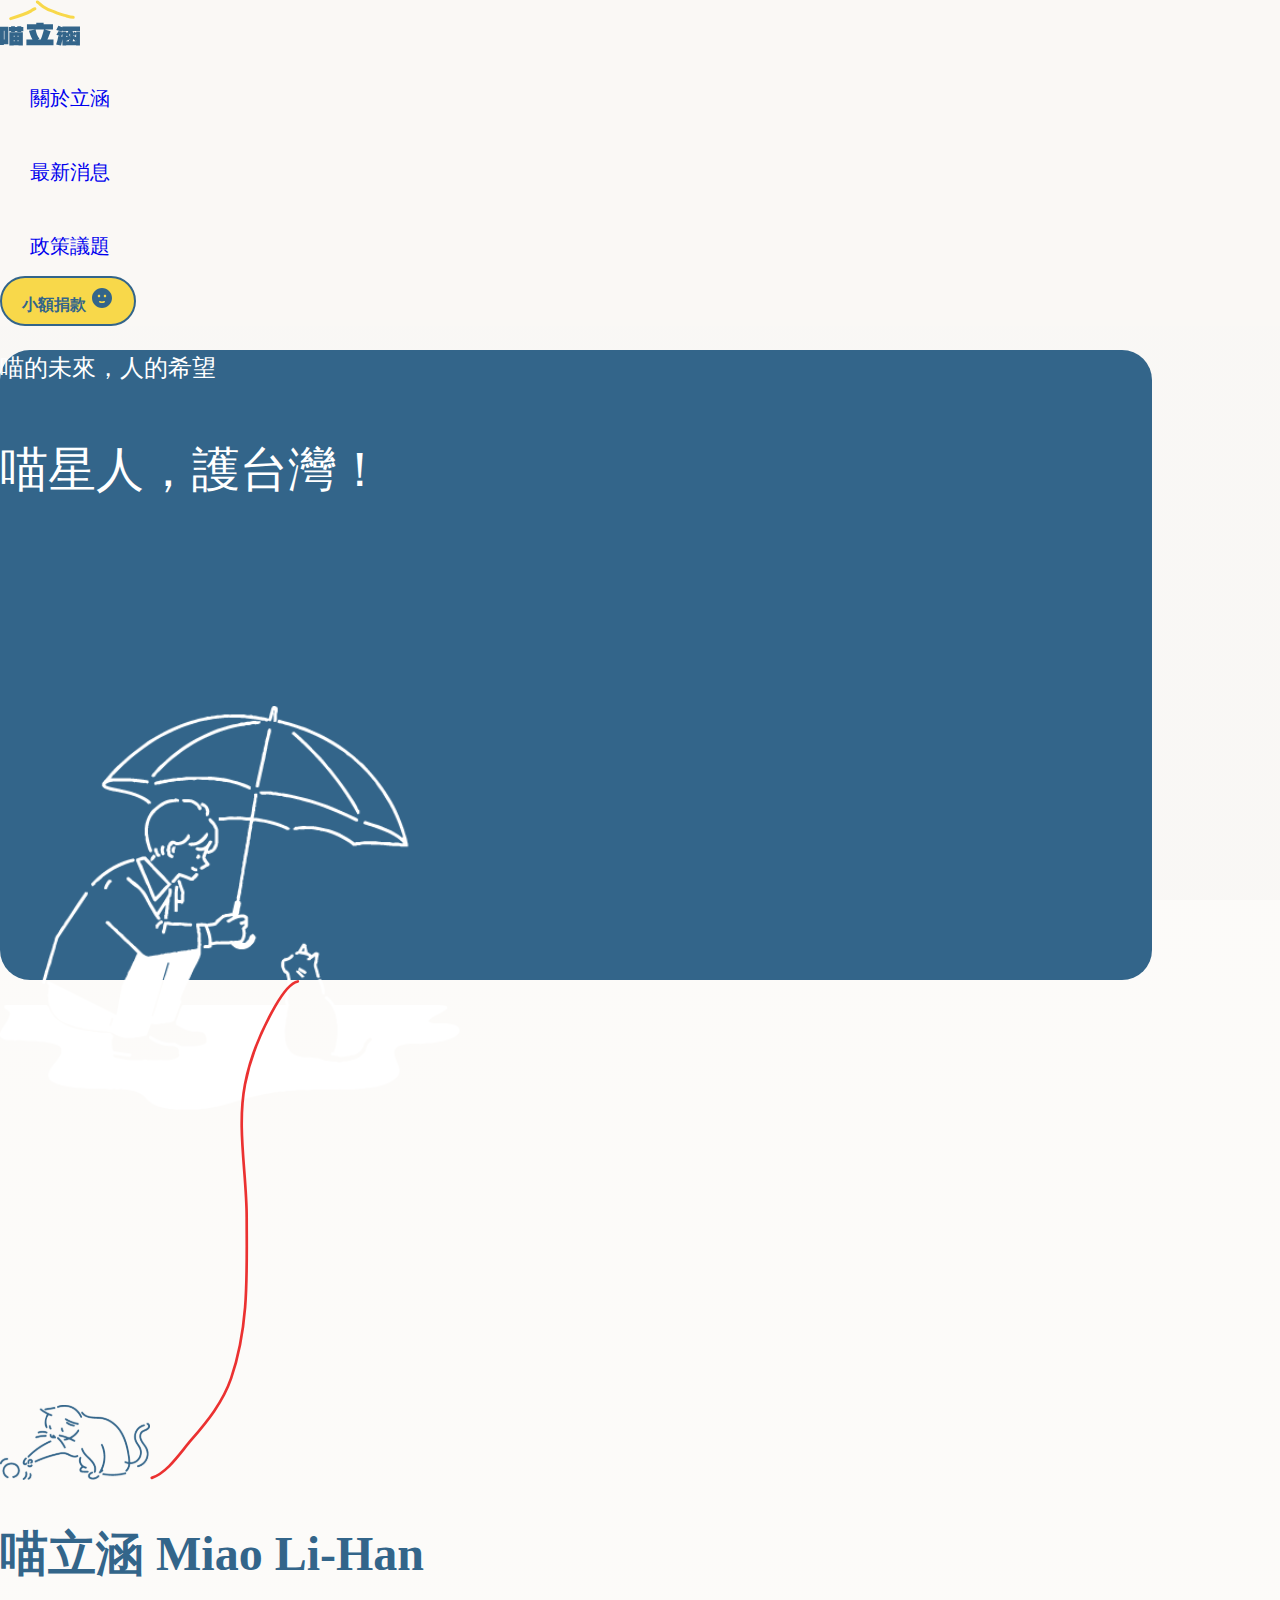
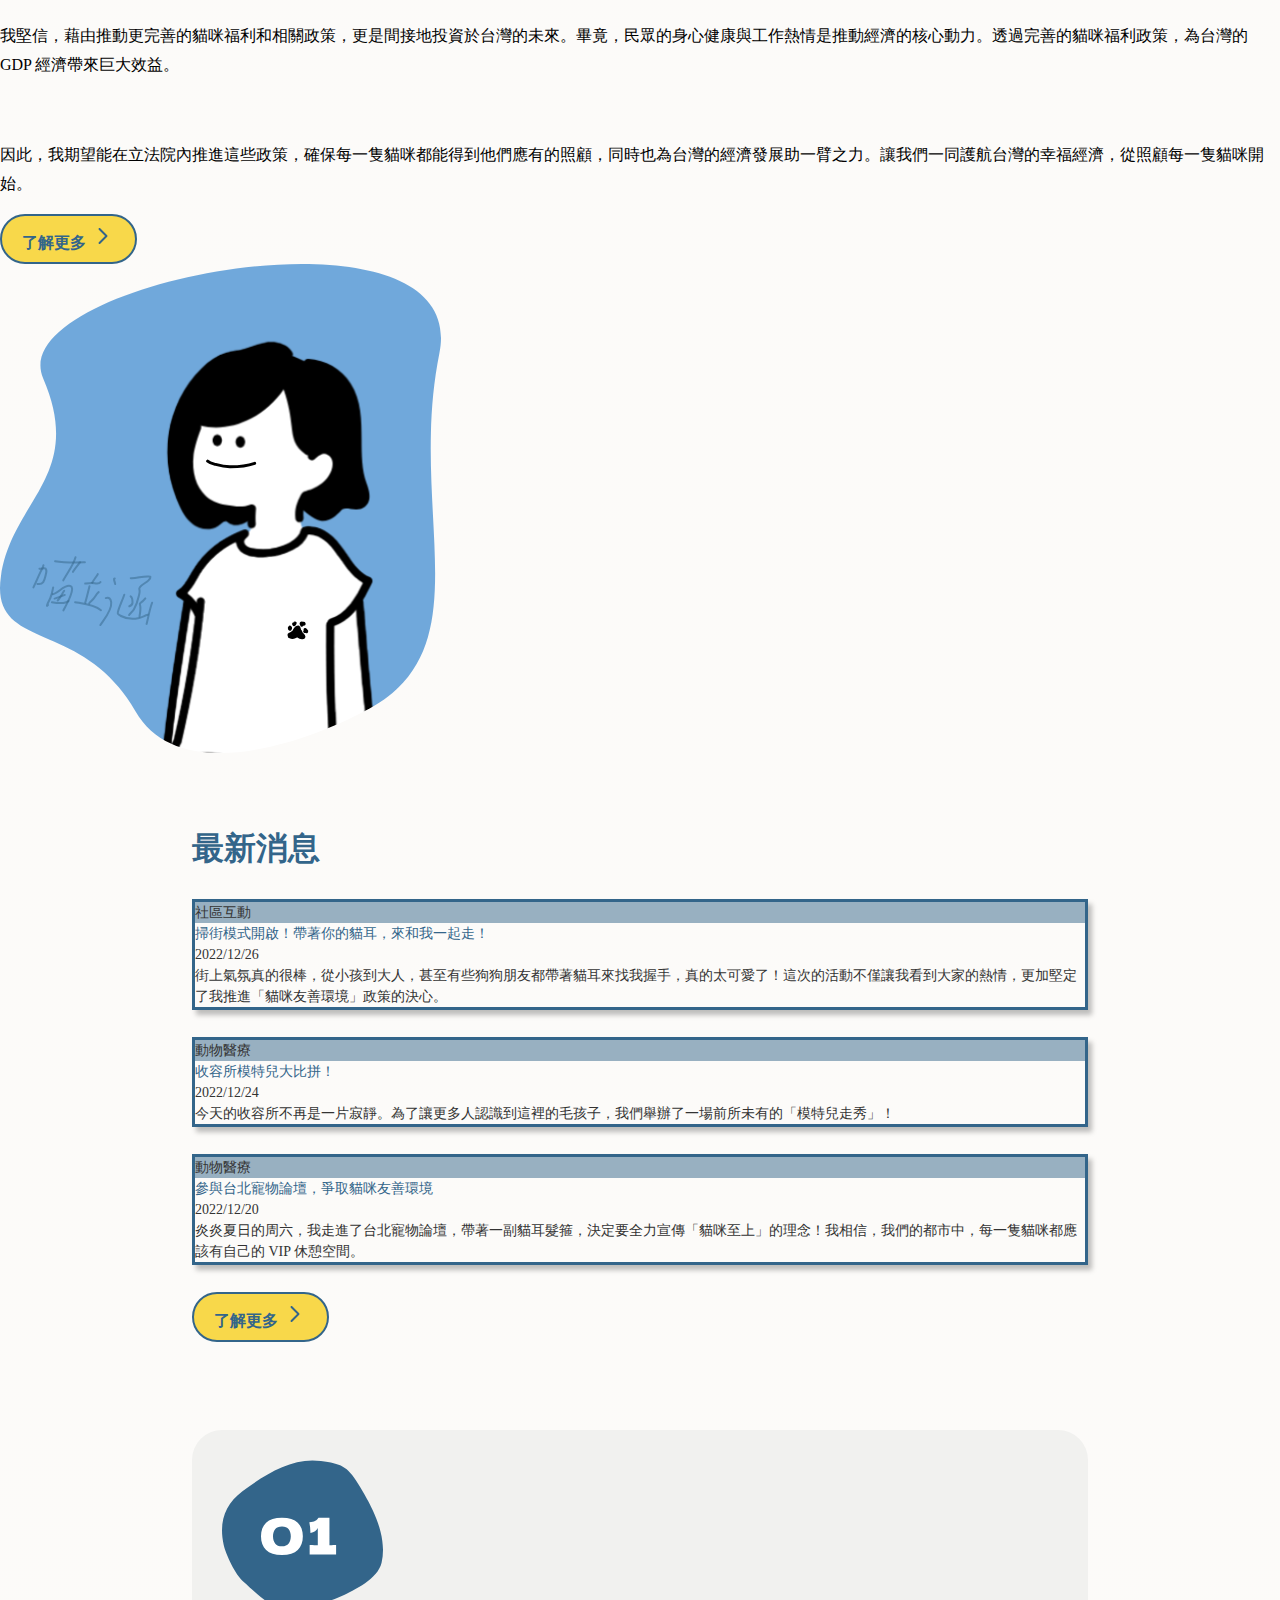
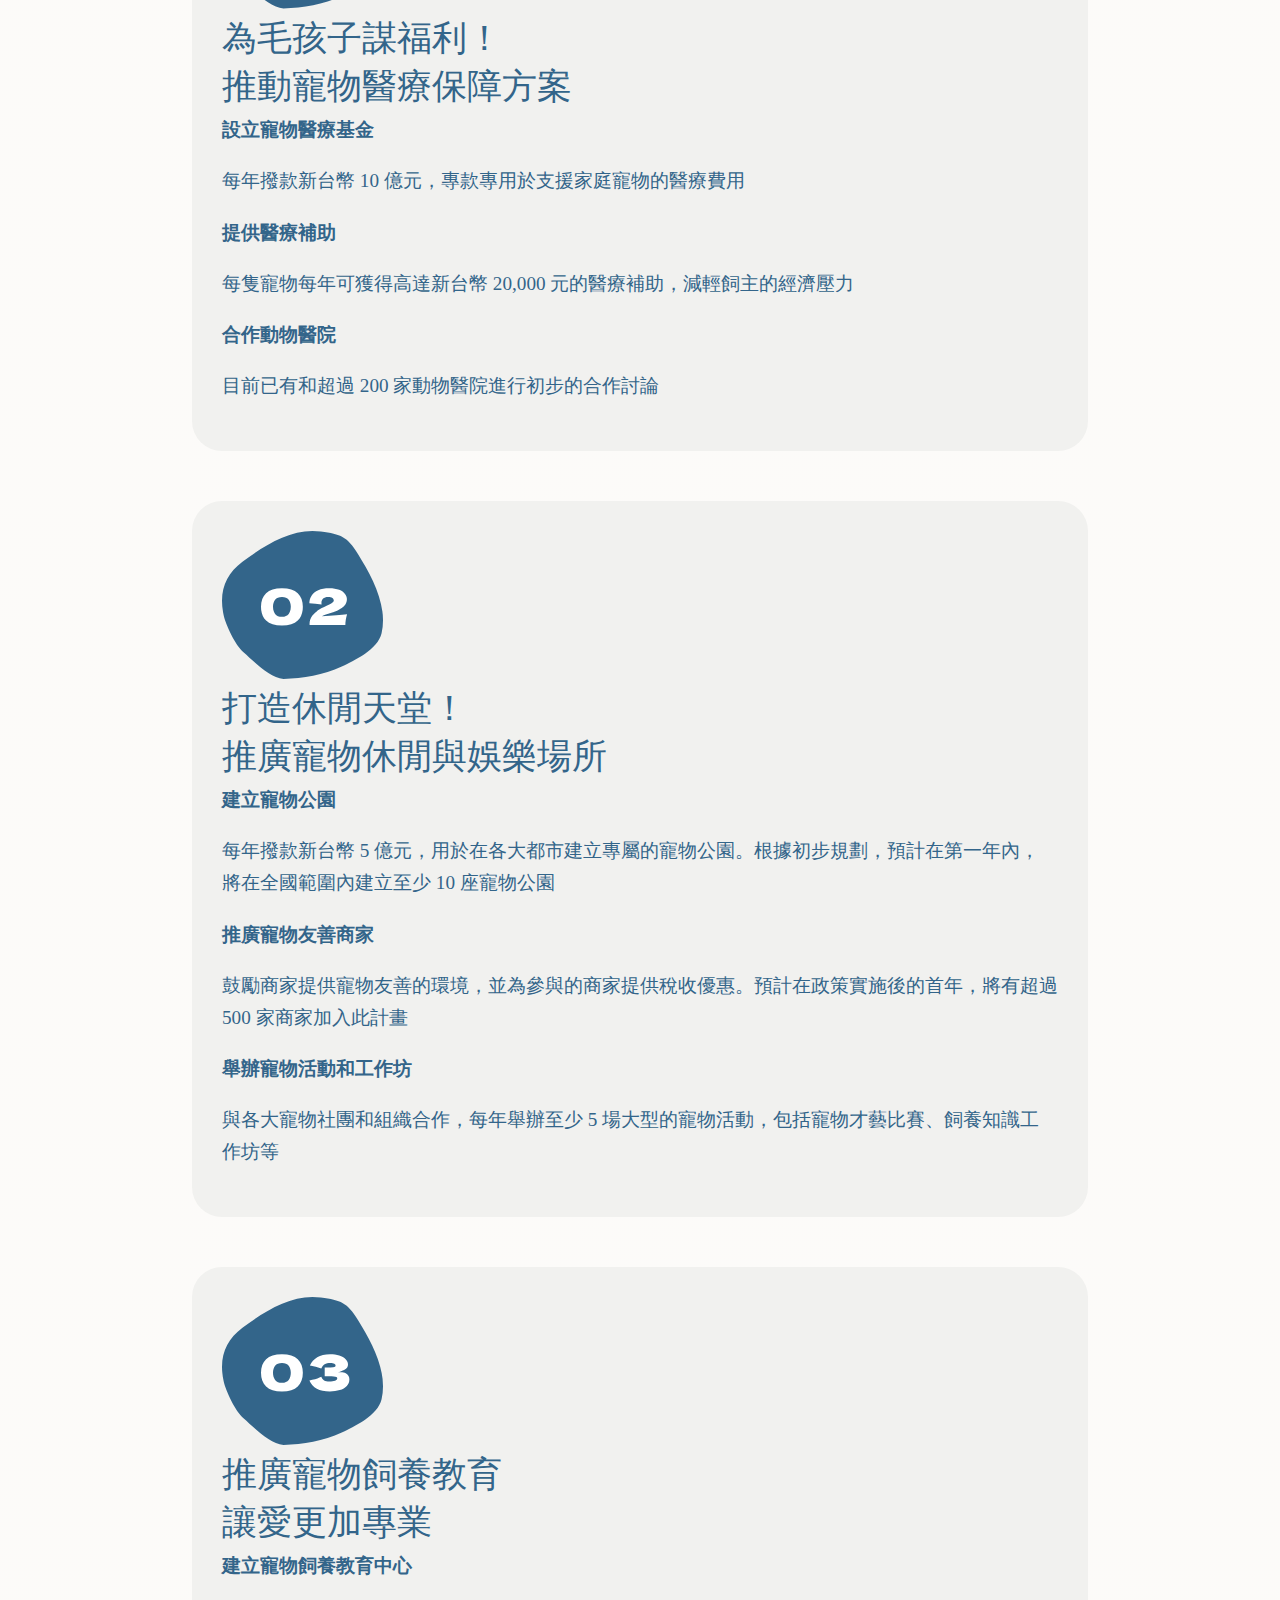
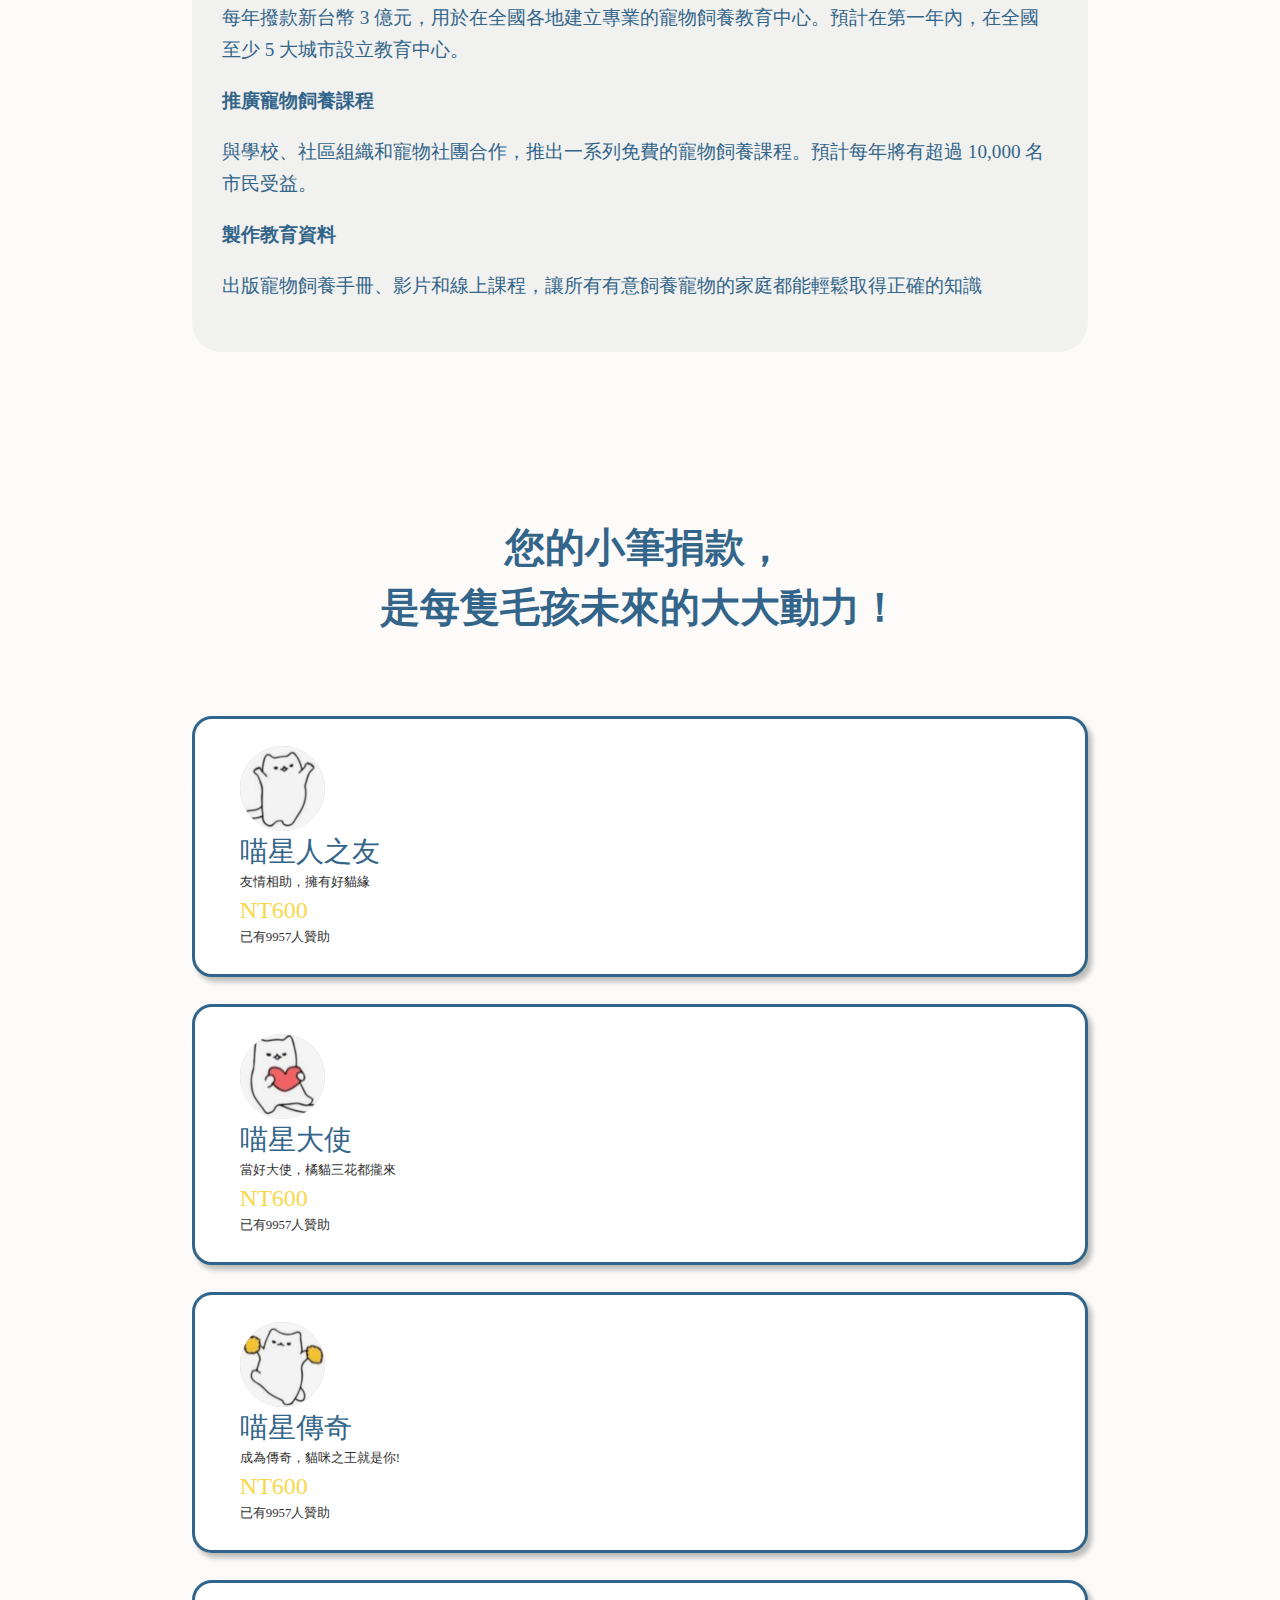
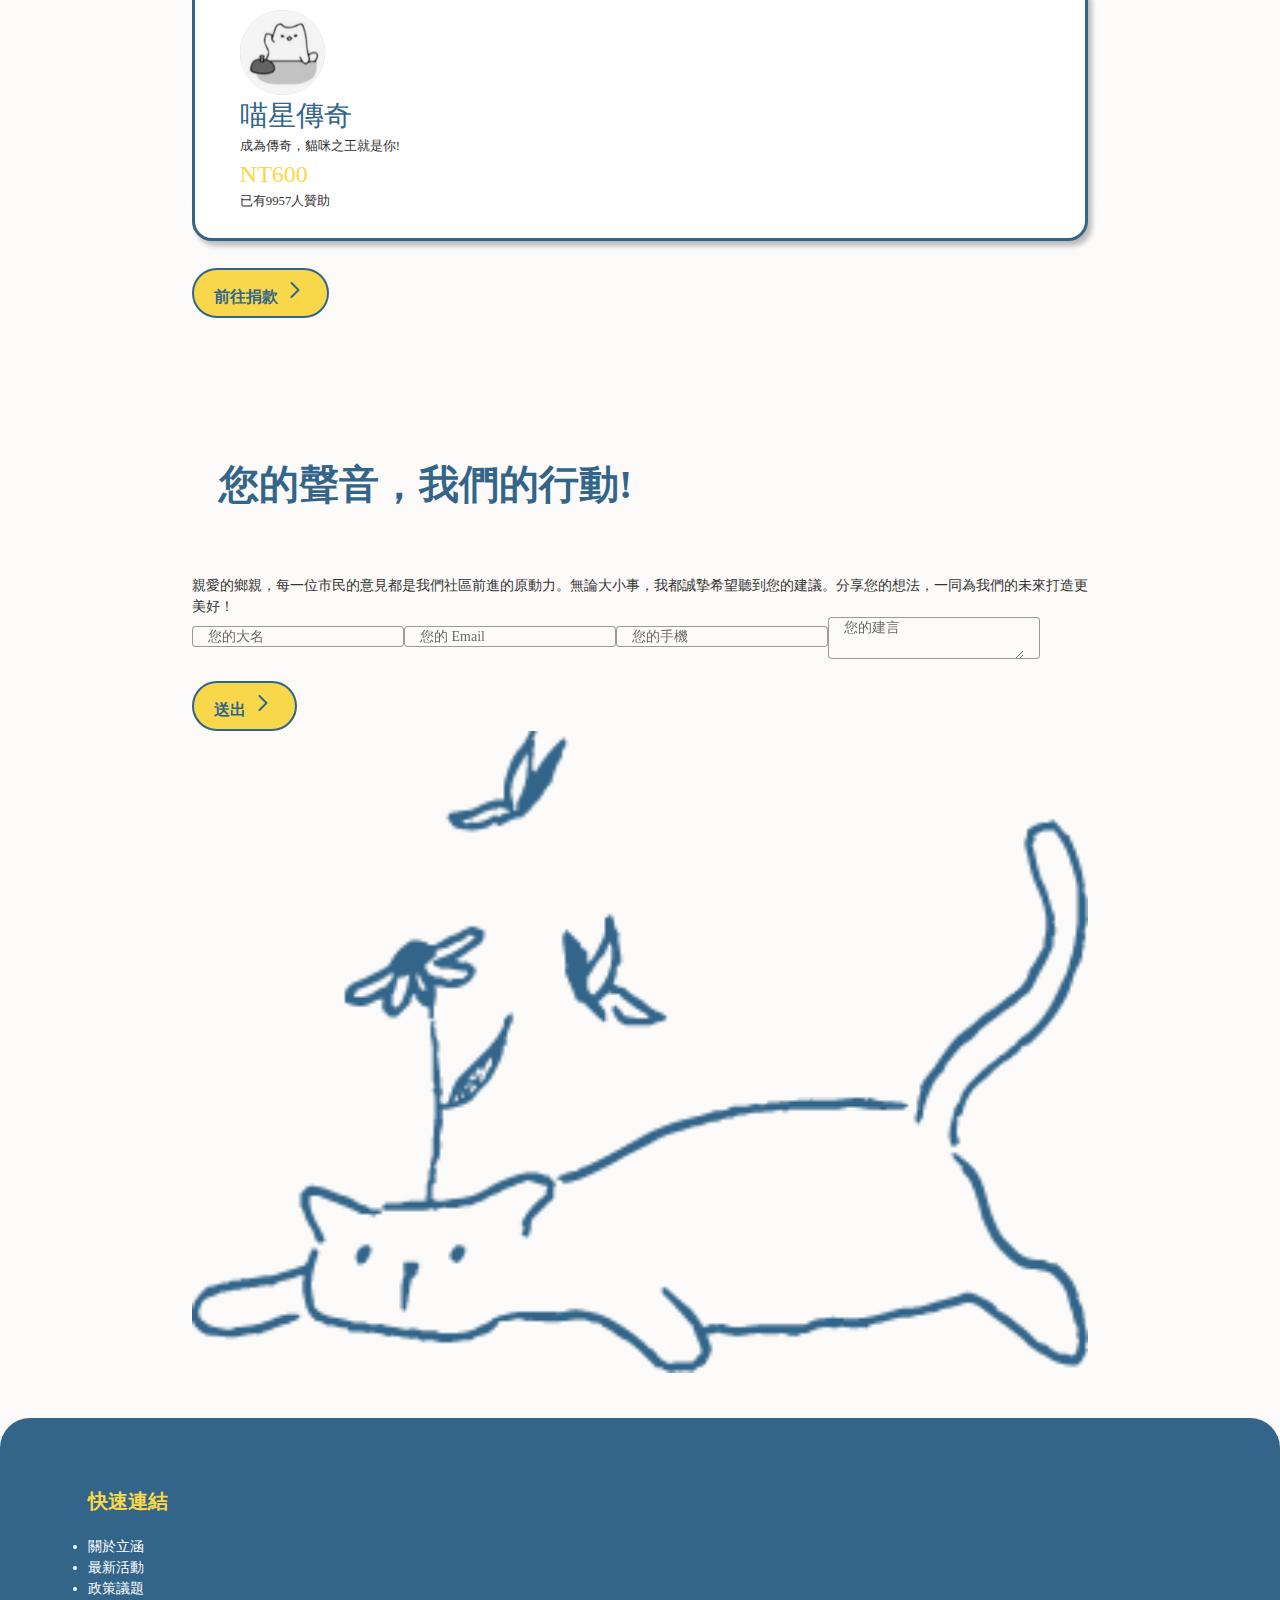
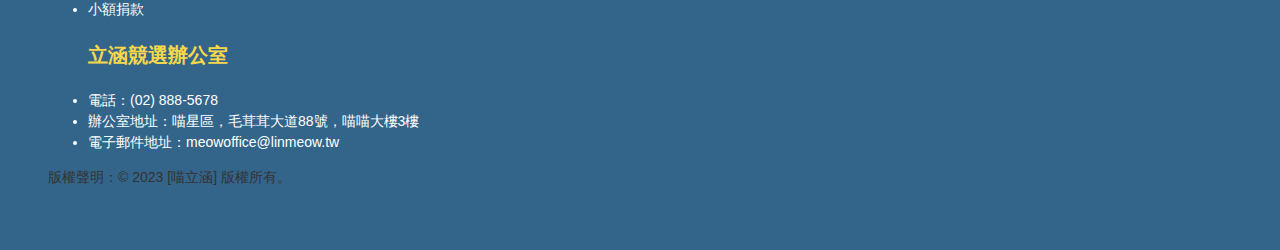
==== commit b64ca2d9: "update" ====
--- a/index.html
+++ b/index.html
@@ -2,13 +2,14 @@
 <html lang="en" class="scroll-smooth" data-critters-container>
 <head>
   <meta charset="utf-8">
+  <meta version = "1.1.2">
   <title>F2E2023</title>
   <base href="/">
   <meta name="viewport" content="width=device-width, initial-scale=1">
   <link href="/dist/output.css" rel="stylesheet">
   <link rel="icon" type="image/x-icon" href="favicon.ico">
-<style>*,:before,:after{box-sizing:border-box;border-width:0;border-style:solid;border-color:#e5e7eb}:before,:after{--tw-content:""}html{line-height:1.5;-webkit-text-size-adjust:100%;tab-size:4;font-family:ui-sans-serif,system-ui,-apple-system,BlinkMacSystemFont,Segoe UI,Roboto,Helvetica Neue,Arial,Noto Sans,sans-serif,"Apple Color Emoji","Segoe UI Emoji",Segoe UI Symbol,"Noto Color Emoji";font-feature-settings:normal;font-variation-settings:normal}body{margin:0;line-height:inherit}*,:before,:after{--tw-border-spacing-x:0;--tw-border-spacing-y:0;--tw-translate-x:0;--tw-translate-y:0;--tw-rotate:0;--tw-skew-x:0;--tw-skew-y:0;--tw-scale-x:1;--tw-scale-y:1;--tw-pan-x: ;--tw-pan-y: ;--tw-pinch-zoom: ;--tw-scroll-snap-strictness:proximity;--tw-gradient-from-position: ;--tw-gradient-via-position: ;--tw-gradient-to-position: ;--tw-ordinal: ;--tw-slashed-zero: ;--tw-numeric-figure: ;--tw-numeric-spacing: ;--tw-numeric-fraction: ;--tw-ring-inset: ;--tw-ring-offset-width:0px;--tw-ring-offset-color:#fff;--tw-ring-color:rgb(59 130 246 / .5);--tw-ring-offset-shadow:0 0 #0000;--tw-ring-shadow:0 0 #0000;--tw-shadow:0 0 #0000;--tw-shadow-colored:0 0 #0000;--tw-blur: ;--tw-brightness: ;--tw-contrast: ;--tw-grayscale: ;--tw-hue-rotate: ;--tw-invert: ;--tw-saturate: ;--tw-sepia: ;--tw-drop-shadow: ;--tw-backdrop-blur: ;--tw-backdrop-brightness: ;--tw-backdrop-contrast: ;--tw-backdrop-grayscale: ;--tw-backdrop-hue-rotate: ;--tw-backdrop-invert: ;--tw-backdrop-opacity: ;--tw-backdrop-saturate: ;--tw-backdrop-sepia: }.scroll-smooth{scroll-behavior:smooth}body{background:linear-gradient(to bottom,rgba(250,248,245,.6),rgba(250,248,245,.6)),url(background.894ce03ec8ce8caf.svg) no-repeat center center fixed;background-size:cover;animation:fadeInAnimation ease 3s;animation-iteration-count:1;animation-fill-mode:forwards}@keyframes fadeInAnimation{0%{opacity:0}to{opacity:1}}body{--primary-color:#33658a;--primary-lighter-color:#c2d1dc;--primary-darker-color:#20496d;--text-primary-color:#ffffff;--text-primary-lighter-color:rgba(0, 0, 0, .87);--text-primary-darker-color:#ffffff;--accent-color:#f8d84a;--accent-lighter-color:#fdf3c9;--accent-darker-color:#f5c832;--text-accent-color:rgba(0, 0, 0, .87);--text-accent-lighter-color:rgba(0, 0, 0, .87);--text-accent-darker-color:rgba(0, 0, 0, .87);--warn-color:#ea535d;--warn-lighter-color:#f9cbce;--warn-darker-color:#e13941;--text-warn-color:rgba(0, 0, 0, .87);--text-warn-lighter-color:rgba(0, 0, 0, .87);--text-warn-darker-color:#ffffff}html{--mat-option-selected-state-label-text-color:#33658a;--mat-option-label-text-color:rgba(0, 0, 0, .87);--mat-option-hover-state-layer-color:rgba(0, 0, 0, .04);--mat-option-focus-state-layer-color:rgba(0, 0, 0, .04);--mat-option-selected-state-layer-color:rgba(0, 0, 0, .04)}html{--mat-optgroup-label-text-color:rgba(0, 0, 0, .87)}html{--mdc-filled-text-field-caret-color:#33658a;--mdc-filled-text-field-focus-active-indicator-color:#33658a;--mdc-filled-text-field-focus-label-text-color:rgba(51, 101, 138, .87);--mdc-filled-text-field-container-color:whitesmoke;--mdc-filled-text-field-disabled-container-color:#fafafa;--mdc-filled-text-field-label-text-color:rgba(0, 0, 0, .6);--mdc-filled-text-field-disabled-label-text-color:rgba(0, 0, 0, .38);--mdc-filled-text-field-input-text-color:rgba(0, 0, 0, .87);--mdc-filled-text-field-disabled-input-text-color:rgba(0, 0, 0, .38);--mdc-filled-text-field-input-text-placeholder-color:rgba(0, 0, 0, .6);--mdc-filled-text-field-error-focus-label-text-color:#ea535d;--mdc-filled-text-field-error-label-text-color:#ea535d;--mdc-filled-text-field-error-caret-color:#ea535d;--mdc-filled-text-field-active-indicator-color:rgba(0, 0, 0, .42);--mdc-filled-text-field-disabled-active-indicator-color:rgba(0, 0, 0, .06);--mdc-filled-text-field-hover-active-indicator-color:rgba(0, 0, 0, .87);--mdc-filled-text-field-error-active-indicator-color:#ea535d;--mdc-filled-text-field-error-focus-active-indicator-color:#ea535d;--mdc-filled-text-field-error-hover-active-indicator-color:#ea535d;--mdc-outlined-text-field-caret-color:#33658a;--mdc-outlined-text-field-focus-outline-color:#33658a;--mdc-outlined-text-field-focus-label-text-color:rgba(51, 101, 138, .87);--mdc-outlined-text-field-label-text-color:rgba(0, 0, 0, .6);--mdc-outlined-text-field-disabled-label-text-color:rgba(0, 0, 0, .38);--mdc-outlined-text-field-input-text-color:rgba(0, 0, 0, .87);--mdc-outlined-text-field-disabled-input-text-color:rgba(0, 0, 0, .38);--mdc-outlined-text-field-input-text-placeholder-color:rgba(0, 0, 0, .6);--mdc-outlined-text-field-error-caret-color:#ea535d;--mdc-outlined-text-field-error-focus-label-text-color:#ea535d;--mdc-outlined-text-field-error-label-text-color:#ea535d;--mdc-outlined-text-field-outline-color:rgba(0, 0, 0, .38);--mdc-outlined-text-field-disabled-outline-color:rgba(0, 0, 0, .06);--mdc-outlined-text-field-hover-outline-color:rgba(0, 0, 0, .87);--mdc-outlined-text-field-error-focus-outline-color:#ea535d;--mdc-outlined-text-field-error-hover-outline-color:#ea535d;--mdc-outlined-text-field-error-outline-color:#ea535d;--mat-form-field-disabled-input-text-placeholder-color:rgba(0, 0, 0, .38)}html{--mat-select-panel-background-color:white;--mat-select-enabled-trigger-text-color:rgba(0, 0, 0, .87);--mat-select-disabled-trigger-text-color:rgba(0, 0, 0, .38);--mat-select-placeholder-text-color:rgba(0, 0, 0, .6);--mat-select-enabled-arrow-color:rgba(0, 0, 0, .54);--mat-select-disabled-arrow-color:rgba(0, 0, 0, .38);--mat-select-focused-arrow-color:rgba(51, 101, 138, .87);--mat-select-invalid-arrow-color:rgba(234, 83, 93, .87)}html{--mat-autocomplete-background-color:white}html{--mat-menu-item-label-text-color:rgba(0, 0, 0, .87);--mat-menu-item-icon-color:rgba(0, 0, 0, .87);--mat-menu-item-hover-state-layer-color:rgba(0, 0, 0, .04);--mat-menu-item-focus-state-layer-color:rgba(0, 0, 0, .04);--mat-menu-container-color:white}html{--mat-paginator-container-text-color:rgba(0, 0, 0, .87);--mat-paginator-container-background-color:white;--mat-paginator-enabled-icon-color:rgba(0, 0, 0, .54);--mat-paginator-disabled-icon-color:rgba(0, 0, 0, .12);--mat-paginator-container-size:56px}html{--mdc-checkbox-disabled-selected-icon-color:rgba(0, 0, 0, .38);--mdc-checkbox-disabled-unselected-icon-color:rgba(0, 0, 0, .38);--mdc-checkbox-selected-checkmark-color:#000;--mdc-checkbox-selected-focus-icon-color:#f8d84a;--mdc-checkbox-selected-hover-icon-color:#f8d84a;--mdc-checkbox-selected-icon-color:#f8d84a;--mdc-checkbox-selected-pressed-icon-color:#f8d84a;--mdc-checkbox-unselected-focus-icon-color:#212121;--mdc-checkbox-unselected-hover-icon-color:#212121;--mdc-checkbox-unselected-icon-color:rgba(0, 0, 0, .54);--mdc-checkbox-unselected-pressed-icon-color:rgba(0, 0, 0, .54);--mdc-checkbox-selected-focus-state-layer-color:#f8d84a;--mdc-checkbox-selected-hover-state-layer-color:#f8d84a;--mdc-checkbox-selected-pressed-state-layer-color:#f8d84a;--mdc-checkbox-unselected-focus-state-layer-color:black;--mdc-checkbox-unselected-hover-state-layer-color:black;--mdc-checkbox-unselected-pressed-state-layer-color:black}html{--mdc-checkbox-state-layer-size:40px}html{--mat-table-background-color:white;--mat-table-header-headline-color:rgba(0, 0, 0, .87);--mat-table-row-item-label-text-color:rgba(0, 0, 0, .87);--mat-table-row-item-outline-color:rgba(0, 0, 0, .12);--mat-table-header-container-height:56px;--mat-table-footer-container-height:52px;--mat-table-row-item-container-height:52px}html{--mat-badge-background-color:#33658a;--mat-badge-text-color:white;--mat-badge-disabled-state-background-color:#b9b9b9;--mat-badge-disabled-state-text-color:rgba(0, 0, 0, .38)}html{--mat-bottom-sheet-container-text-color:rgba(0, 0, 0, .87);--mat-bottom-sheet-container-background-color:white;--mat-legacy-button-toggle-text-color:rgba(0, 0, 0, .38);--mat-legacy-button-toggle-state-layer-color:rgba(0, 0, 0, .12);--mat-legacy-button-toggle-selected-state-text-color:rgba(0, 0, 0, .54);--mat-legacy-button-toggle-selected-state-background-color:#c7c7c7;--mat-legacy-button-toggle-disabled-state-text-color:rgba(0, 0, 0, .26);--mat-legacy-button-toggle-disabled-state-background-color:#e1e1e1;--mat-legacy-button-toggle-disabled-selected-state-background-color:#aeaeae;--mat-standard-button-toggle-text-color:rgba(0, 0, 0, .87);--mat-standard-button-toggle-background-color:white;--mat-standard-button-toggle-state-layer-color:black;--mat-standard-button-toggle-selected-state-background-color:#c7c7c7;--mat-standard-button-toggle-selected-state-text-color:rgba(0, 0, 0, .87);--mat-standard-button-toggle-disabled-state-text-color:rgba(0, 0, 0, .26);--mat-standard-button-toggle-disabled-state-background-color:white;--mat-standard-button-toggle-disabled-selected-state-text-color:rgba(0, 0, 0, .87);--mat-standard-button-toggle-disabled-selected-state-background-color:#aeaeae;--mat-standard-button-toggle-divider-color:#e0e0e0;--mat-standard-button-toggle-height:48px;--mat-datepicker-calendar-date-selected-state-text-color:white;--mat-datepicker-calendar-date-selected-state-background-color:#33658a;--mat-datepicker-calendar-date-selected-disabled-state-background-color:rgba(51, 101, 138, .4);--mat-datepicker-calendar-date-today-selected-state-outline-color:white;--mat-datepicker-calendar-date-focus-state-background-color:rgba(51, 101, 138, .3);--mat-datepicker-calendar-date-hover-state-background-color:rgba(51, 101, 138, .3);--mat-datepicker-toggle-active-state-icon-color:#33658a;--mat-datepicker-calendar-date-in-range-state-background-color:rgba(51, 101, 138, .2);--mat-datepicker-calendar-date-in-comparison-range-state-background-color:rgba(249, 171, 0, .2);--mat-datepicker-calendar-date-in-overlap-range-state-background-color:#a8dab5;--mat-datepicker-calendar-date-in-overlap-range-selected-state-background-color:#46a35e;--mat-datepicker-toggle-icon-color:rgba(0, 0, 0, .54);--mat-datepicker-calendar-body-label-text-color:rgba(0, 0, 0, .54);--mat-datepicker-calendar-period-button-icon-color:rgba(0, 0, 0, .54);--mat-datepicker-calendar-navigation-button-icon-color:rgba(0, 0, 0, .54);--mat-datepicker-calendar-header-divider-color:rgba(0, 0, 0, .12);--mat-datepicker-calendar-header-text-color:rgba(0, 0, 0, .54);--mat-datepicker-calendar-date-today-outline-color:rgba(0, 0, 0, .38);--mat-datepicker-calendar-date-today-disabled-state-outline-color:rgba(0, 0, 0, .18);--mat-datepicker-calendar-date-text-color:rgba(0, 0, 0, .87);--mat-datepicker-calendar-date-outline-color:transparent;--mat-datepicker-calendar-date-disabled-state-text-color:rgba(0, 0, 0, .38);--mat-datepicker-calendar-date-preview-state-outline-color:rgba(0, 0, 0, .24);--mat-datepicker-range-input-separator-color:rgba(0, 0, 0, .87);--mat-datepicker-range-input-disabled-state-separator-color:rgba(0, 0, 0, .38);--mat-datepicker-range-input-disabled-state-text-color:rgba(0, 0, 0, .38);--mat-datepicker-calendar-container-background-color:white;--mat-datepicker-calendar-container-text-color:rgba(0, 0, 0, .87)}html{--mat-divider-color:rgba(0, 0, 0, .12);--mat-expansion-container-background-color:white;--mat-expansion-container-text-color:rgba(0, 0, 0, .87);--mat-expansion-actions-divider-color:rgba(0, 0, 0, .12);--mat-expansion-header-hover-state-layer-color:rgba(44, 44, 44, .04);--mat-expansion-header-focus-state-layer-color:rgba(44, 44, 44, .04);--mat-expansion-header-disabled-state-text-color:rgba(0, 0, 0, .26);--mat-expansion-header-text-color:rgba(0, 0, 0, .87);--mat-expansion-header-description-color:rgba(0, 0, 0, .54);--mat-expansion-header-indicator-color:rgba(0, 0, 0, .54);--mat-expansion-header-collapsed-state-height:48px;--mat-expansion-header-expanded-state-height:64px;--mat-icon-color:inherit}html{--mat-sidenav-container-divider-color:rgba(0, 0, 0, .12);--mat-sidenav-container-background-color:white;--mat-sidenav-container-text-color:rgba(0, 0, 0, .87);--mat-sidenav-content-background-color:#fafafa;--mat-sidenav-content-text-color:rgba(0, 0, 0, .87);--mat-sidenav-scrim-color:rgba(0, 0, 0, .6);--mat-stepper-header-icon-foreground-color:white;--mat-stepper-header-selected-state-icon-background-color:#33658a;--mat-stepper-header-selected-state-icon-foreground-color:white;--mat-stepper-header-done-state-icon-background-color:#33658a;--mat-stepper-header-done-state-icon-foreground-color:white;--mat-stepper-header-edit-state-icon-background-color:#33658a;--mat-stepper-header-edit-state-icon-foreground-color:white;--mat-stepper-container-color:white;--mat-stepper-line-color:rgba(0, 0, 0, .12);--mat-stepper-header-hover-state-layer-color:rgba(44, 44, 44, .04);--mat-stepper-header-focus-state-layer-color:rgba(44, 44, 44, .04);--mat-stepper-header-label-text-color:rgba(0, 0, 0, .54);--mat-stepper-header-optional-label-text-color:rgba(0, 0, 0, .54);--mat-stepper-header-selected-state-label-text-color:rgba(0, 0, 0, .87);--mat-stepper-header-error-state-label-text-color:#ea535d;--mat-stepper-header-icon-background-color:rgba(0, 0, 0, .54);--mat-stepper-header-error-state-icon-foreground-color:#ea535d;--mat-stepper-header-error-state-icon-background-color:transparent}html{--mat-stepper-header-height:72px}html{--mat-toolbar-container-background-color:#ededed;--mat-toolbar-container-text-color:rgba(0, 0, 0, .87)}html{--mat-toolbar-standard-height:64px;--mat-toolbar-mobile-height:56px}</style><link rel="stylesheet" href="styles.27420bd2f73b0068.css" media="print" onload="this.media='all'"><noscript><link rel="stylesheet" href="styles.27420bd2f73b0068.css"></noscript></head>
+<style>*,:before,:after{box-sizing:border-box;border-width:0;border-style:solid;border-color:#e5e7eb}:before,:after{--tw-content:""}html{line-height:1.5;-webkit-text-size-adjust:100%;tab-size:4;font-family:ui-sans-serif,system-ui,-apple-system,BlinkMacSystemFont,Segoe UI,Roboto,Helvetica Neue,Arial,Noto Sans,sans-serif,"Apple Color Emoji","Segoe UI Emoji",Segoe UI Symbol,"Noto Color Emoji";font-feature-settings:normal;font-variation-settings:normal}body{margin:0;line-height:inherit}*,:before,:after{--tw-border-spacing-x:0;--tw-border-spacing-y:0;--tw-translate-x:0;--tw-translate-y:0;--tw-rotate:0;--tw-skew-x:0;--tw-skew-y:0;--tw-scale-x:1;--tw-scale-y:1;--tw-pan-x: ;--tw-pan-y: ;--tw-pinch-zoom: ;--tw-scroll-snap-strictness:proximity;--tw-gradient-from-position: ;--tw-gradient-via-position: ;--tw-gradient-to-position: ;--tw-ordinal: ;--tw-slashed-zero: ;--tw-numeric-figure: ;--tw-numeric-spacing: ;--tw-numeric-fraction: ;--tw-ring-inset: ;--tw-ring-offset-width:0px;--tw-ring-offset-color:#fff;--tw-ring-color:rgb(59 130 246 / .5);--tw-ring-offset-shadow:0 0 #0000;--tw-ring-shadow:0 0 #0000;--tw-shadow:0 0 #0000;--tw-shadow-colored:0 0 #0000;--tw-blur: ;--tw-brightness: ;--tw-contrast: ;--tw-grayscale: ;--tw-hue-rotate: ;--tw-invert: ;--tw-saturate: ;--tw-sepia: ;--tw-drop-shadow: ;--tw-backdrop-blur: ;--tw-backdrop-brightness: ;--tw-backdrop-contrast: ;--tw-backdrop-grayscale: ;--tw-backdrop-hue-rotate: ;--tw-backdrop-invert: ;--tw-backdrop-opacity: ;--tw-backdrop-saturate: ;--tw-backdrop-sepia: }.scroll-smooth{scroll-behavior:smooth}body{background:linear-gradient(to bottom,rgba(250,248,245,.6),rgba(250,248,245,.6)),url(background.894ce03ec8ce8caf.svg) no-repeat center center fixed;background-size:cover;animation:fadeInAnimation ease 3s;animation-iteration-count:1;animation-fill-mode:forwards}@keyframes fadeInAnimation{0%{opacity:0}to{opacity:1}}body{--primary-color:#33658a;--primary-lighter-color:#c2d1dc;--primary-darker-color:#20496d;--text-primary-color:#ffffff;--text-primary-lighter-color:rgba(0, 0, 0, .87);--text-primary-darker-color:#ffffff;--accent-color:#f8d84a;--accent-lighter-color:#fdf3c9;--accent-darker-color:#f5c832;--text-accent-color:rgba(0, 0, 0, .87);--text-accent-lighter-color:rgba(0, 0, 0, .87);--text-accent-darker-color:rgba(0, 0, 0, .87);--warn-color:#ea535d;--warn-lighter-color:#f9cbce;--warn-darker-color:#e13941;--text-warn-color:rgba(0, 0, 0, .87);--text-warn-lighter-color:rgba(0, 0, 0, .87);--text-warn-darker-color:#ffffff}html{--mat-option-selected-state-label-text-color:#33658a;--mat-option-label-text-color:rgba(0, 0, 0, .87);--mat-option-hover-state-layer-color:rgba(0, 0, 0, .04);--mat-option-focus-state-layer-color:rgba(0, 0, 0, .04);--mat-option-selected-state-layer-color:rgba(0, 0, 0, .04)}html{--mat-optgroup-label-text-color:rgba(0, 0, 0, .87)}html{--mdc-filled-text-field-caret-color:#33658a;--mdc-filled-text-field-focus-active-indicator-color:#33658a;--mdc-filled-text-field-focus-label-text-color:rgba(51, 101, 138, .87);--mdc-filled-text-field-container-color:whitesmoke;--mdc-filled-text-field-disabled-container-color:#fafafa;--mdc-filled-text-field-label-text-color:rgba(0, 0, 0, .6);--mdc-filled-text-field-disabled-label-text-color:rgba(0, 0, 0, .38);--mdc-filled-text-field-input-text-color:rgba(0, 0, 0, .87);--mdc-filled-text-field-disabled-input-text-color:rgba(0, 0, 0, .38);--mdc-filled-text-field-input-text-placeholder-color:rgba(0, 0, 0, .6);--mdc-filled-text-field-error-focus-label-text-color:#ea535d;--mdc-filled-text-field-error-label-text-color:#ea535d;--mdc-filled-text-field-error-caret-color:#ea535d;--mdc-filled-text-field-active-indicator-color:rgba(0, 0, 0, .42);--mdc-filled-text-field-disabled-active-indicator-color:rgba(0, 0, 0, .06);--mdc-filled-text-field-hover-active-indicator-color:rgba(0, 0, 0, .87);--mdc-filled-text-field-error-active-indicator-color:#ea535d;--mdc-filled-text-field-error-focus-active-indicator-color:#ea535d;--mdc-filled-text-field-error-hover-active-indicator-color:#ea535d;--mdc-outlined-text-field-caret-color:#33658a;--mdc-outlined-text-field-focus-outline-color:#33658a;--mdc-outlined-text-field-focus-label-text-color:rgba(51, 101, 138, .87);--mdc-outlined-text-field-label-text-color:rgba(0, 0, 0, .6);--mdc-outlined-text-field-disabled-label-text-color:rgba(0, 0, 0, .38);--mdc-outlined-text-field-input-text-color:rgba(0, 0, 0, .87);--mdc-outlined-text-field-disabled-input-text-color:rgba(0, 0, 0, .38);--mdc-outlined-text-field-input-text-placeholder-color:rgba(0, 0, 0, .6);--mdc-outlined-text-field-error-caret-color:#ea535d;--mdc-outlined-text-field-error-focus-label-text-color:#ea535d;--mdc-outlined-text-field-error-label-text-color:#ea535d;--mdc-outlined-text-field-outline-color:rgba(0, 0, 0, .38);--mdc-outlined-text-field-disabled-outline-color:rgba(0, 0, 0, .06);--mdc-outlined-text-field-hover-outline-color:rgba(0, 0, 0, .87);--mdc-outlined-text-field-error-focus-outline-color:#ea535d;--mdc-outlined-text-field-error-hover-outline-color:#ea535d;--mdc-outlined-text-field-error-outline-color:#ea535d;--mat-form-field-disabled-input-text-placeholder-color:rgba(0, 0, 0, .38)}html{--mat-select-panel-background-color:white;--mat-select-enabled-trigger-text-color:rgba(0, 0, 0, .87);--mat-select-disabled-trigger-text-color:rgba(0, 0, 0, .38);--mat-select-placeholder-text-color:rgba(0, 0, 0, .6);--mat-select-enabled-arrow-color:rgba(0, 0, 0, .54);--mat-select-disabled-arrow-color:rgba(0, 0, 0, .38);--mat-select-focused-arrow-color:rgba(51, 101, 138, .87);--mat-select-invalid-arrow-color:rgba(234, 83, 93, .87)}html{--mat-autocomplete-background-color:white}html{--mat-menu-item-label-text-color:rgba(0, 0, 0, .87);--mat-menu-item-icon-color:rgba(0, 0, 0, .87);--mat-menu-item-hover-state-layer-color:rgba(0, 0, 0, .04);--mat-menu-item-focus-state-layer-color:rgba(0, 0, 0, .04);--mat-menu-container-color:white}html{--mat-paginator-container-text-color:rgba(0, 0, 0, .87);--mat-paginator-container-background-color:white;--mat-paginator-enabled-icon-color:rgba(0, 0, 0, .54);--mat-paginator-disabled-icon-color:rgba(0, 0, 0, .12);--mat-paginator-container-size:56px}html{--mdc-checkbox-disabled-selected-icon-color:rgba(0, 0, 0, .38);--mdc-checkbox-disabled-unselected-icon-color:rgba(0, 0, 0, .38);--mdc-checkbox-selected-checkmark-color:#000;--mdc-checkbox-selected-focus-icon-color:#f8d84a;--mdc-checkbox-selected-hover-icon-color:#f8d84a;--mdc-checkbox-selected-icon-color:#f8d84a;--mdc-checkbox-selected-pressed-icon-color:#f8d84a;--mdc-checkbox-unselected-focus-icon-color:#212121;--mdc-checkbox-unselected-hover-icon-color:#212121;--mdc-checkbox-unselected-icon-color:rgba(0, 0, 0, .54);--mdc-checkbox-unselected-pressed-icon-color:rgba(0, 0, 0, .54);--mdc-checkbox-selected-focus-state-layer-color:#f8d84a;--mdc-checkbox-selected-hover-state-layer-color:#f8d84a;--mdc-checkbox-selected-pressed-state-layer-color:#f8d84a;--mdc-checkbox-unselected-focus-state-layer-color:black;--mdc-checkbox-unselected-hover-state-layer-color:black;--mdc-checkbox-unselected-pressed-state-layer-color:black}html{--mdc-checkbox-state-layer-size:40px}html{--mat-table-background-color:white;--mat-table-header-headline-color:rgba(0, 0, 0, .87);--mat-table-row-item-label-text-color:rgba(0, 0, 0, .87);--mat-table-row-item-outline-color:rgba(0, 0, 0, .12);--mat-table-header-container-height:56px;--mat-table-footer-container-height:52px;--mat-table-row-item-container-height:52px}html{--mat-badge-background-color:#33658a;--mat-badge-text-color:white;--mat-badge-disabled-state-background-color:#b9b9b9;--mat-badge-disabled-state-text-color:rgba(0, 0, 0, .38)}html{--mat-bottom-sheet-container-text-color:rgba(0, 0, 0, .87);--mat-bottom-sheet-container-background-color:white;--mat-legacy-button-toggle-text-color:rgba(0, 0, 0, .38);--mat-legacy-button-toggle-state-layer-color:rgba(0, 0, 0, .12);--mat-legacy-button-toggle-selected-state-text-color:rgba(0, 0, 0, .54);--mat-legacy-button-toggle-selected-state-background-color:#c7c7c7;--mat-legacy-button-toggle-disabled-state-text-color:rgba(0, 0, 0, .26);--mat-legacy-button-toggle-disabled-state-background-color:#e1e1e1;--mat-legacy-button-toggle-disabled-selected-state-background-color:#aeaeae;--mat-standard-button-toggle-text-color:rgba(0, 0, 0, .87);--mat-standard-button-toggle-background-color:white;--mat-standard-button-toggle-state-layer-color:black;--mat-standard-button-toggle-selected-state-background-color:#c7c7c7;--mat-standard-button-toggle-selected-state-text-color:rgba(0, 0, 0, .87);--mat-standard-button-toggle-disabled-state-text-color:rgba(0, 0, 0, .26);--mat-standard-button-toggle-disabled-state-background-color:white;--mat-standard-button-toggle-disabled-selected-state-text-color:rgba(0, 0, 0, .87);--mat-standard-button-toggle-disabled-selected-state-background-color:#aeaeae;--mat-standard-button-toggle-divider-color:#e0e0e0;--mat-standard-button-toggle-height:48px;--mat-datepicker-calendar-date-selected-state-text-color:white;--mat-datepicker-calendar-date-selected-state-background-color:#33658a;--mat-datepicker-calendar-date-selected-disabled-state-background-color:rgba(51, 101, 138, .4);--mat-datepicker-calendar-date-today-selected-state-outline-color:white;--mat-datepicker-calendar-date-focus-state-background-color:rgba(51, 101, 138, .3);--mat-datepicker-calendar-date-hover-state-background-color:rgba(51, 101, 138, .3);--mat-datepicker-toggle-active-state-icon-color:#33658a;--mat-datepicker-calendar-date-in-range-state-background-color:rgba(51, 101, 138, .2);--mat-datepicker-calendar-date-in-comparison-range-state-background-color:rgba(249, 171, 0, .2);--mat-datepicker-calendar-date-in-overlap-range-state-background-color:#a8dab5;--mat-datepicker-calendar-date-in-overlap-range-selected-state-background-color:#46a35e;--mat-datepicker-toggle-icon-color:rgba(0, 0, 0, .54);--mat-datepicker-calendar-body-label-text-color:rgba(0, 0, 0, .54);--mat-datepicker-calendar-period-button-icon-color:rgba(0, 0, 0, .54);--mat-datepicker-calendar-navigation-button-icon-color:rgba(0, 0, 0, .54);--mat-datepicker-calendar-header-divider-color:rgba(0, 0, 0, .12);--mat-datepicker-calendar-header-text-color:rgba(0, 0, 0, .54);--mat-datepicker-calendar-date-today-outline-color:rgba(0, 0, 0, .38);--mat-datepicker-calendar-date-today-disabled-state-outline-color:rgba(0, 0, 0, .18);--mat-datepicker-calendar-date-text-color:rgba(0, 0, 0, .87);--mat-datepicker-calendar-date-outline-color:transparent;--mat-datepicker-calendar-date-disabled-state-text-color:rgba(0, 0, 0, .38);--mat-datepicker-calendar-date-preview-state-outline-color:rgba(0, 0, 0, .24);--mat-datepicker-range-input-separator-color:rgba(0, 0, 0, .87);--mat-datepicker-range-input-disabled-state-separator-color:rgba(0, 0, 0, .38);--mat-datepicker-range-input-disabled-state-text-color:rgba(0, 0, 0, .38);--mat-datepicker-calendar-container-background-color:white;--mat-datepicker-calendar-container-text-color:rgba(0, 0, 0, .87)}html{--mat-divider-color:rgba(0, 0, 0, .12);--mat-expansion-container-background-color:white;--mat-expansion-container-text-color:rgba(0, 0, 0, .87);--mat-expansion-actions-divider-color:rgba(0, 0, 0, .12);--mat-expansion-header-hover-state-layer-color:rgba(44, 44, 44, .04);--mat-expansion-header-focus-state-layer-color:rgba(44, 44, 44, .04);--mat-expansion-header-disabled-state-text-color:rgba(0, 0, 0, .26);--mat-expansion-header-text-color:rgba(0, 0, 0, .87);--mat-expansion-header-description-color:rgba(0, 0, 0, .54);--mat-expansion-header-indicator-color:rgba(0, 0, 0, .54);--mat-expansion-header-collapsed-state-height:48px;--mat-expansion-header-expanded-state-height:64px;--mat-icon-color:inherit}html{--mat-sidenav-container-divider-color:rgba(0, 0, 0, .12);--mat-sidenav-container-background-color:white;--mat-sidenav-container-text-color:rgba(0, 0, 0, .87);--mat-sidenav-content-background-color:#fafafa;--mat-sidenav-content-text-color:rgba(0, 0, 0, .87);--mat-sidenav-scrim-color:rgba(0, 0, 0, .6);--mat-stepper-header-icon-foreground-color:white;--mat-stepper-header-selected-state-icon-background-color:#33658a;--mat-stepper-header-selected-state-icon-foreground-color:white;--mat-stepper-header-done-state-icon-background-color:#33658a;--mat-stepper-header-done-state-icon-foreground-color:white;--mat-stepper-header-edit-state-icon-background-color:#33658a;--mat-stepper-header-edit-state-icon-foreground-color:white;--mat-stepper-container-color:white;--mat-stepper-line-color:rgba(0, 0, 0, .12);--mat-stepper-header-hover-state-layer-color:rgba(44, 44, 44, .04);--mat-stepper-header-focus-state-layer-color:rgba(44, 44, 44, .04);--mat-stepper-header-label-text-color:rgba(0, 0, 0, .54);--mat-stepper-header-optional-label-text-color:rgba(0, 0, 0, .54);--mat-stepper-header-selected-state-label-text-color:rgba(0, 0, 0, .87);--mat-stepper-header-error-state-label-text-color:#ea535d;--mat-stepper-header-icon-background-color:rgba(0, 0, 0, .54);--mat-stepper-header-error-state-icon-foreground-color:#ea535d;--mat-stepper-header-error-state-icon-background-color:transparent}html{--mat-stepper-header-height:72px}html{--mat-toolbar-container-background-color:#ededed;--mat-toolbar-container-text-color:rgba(0, 0, 0, .87)}html{--mat-toolbar-standard-height:64px;--mat-toolbar-mobile-height:56px}</style><link rel="stylesheet" href="styles.499fc8aa15770b25.css" media="print" onload="this.media='all'"><noscript><link rel="stylesheet" href="styles.499fc8aa15770b25.css"></noscript></head>
 <body>
   <app-root></app-root>
-<script src="runtime.ce47cb7ab8442a03.js" type="module"></script><script src="polyfills.eb5386b737d713b5.js" type="module"></script><script src="main.f0ed3b15949d0d13.js" type="module"></script></body>
+<script src="runtime.ce47cb7ab8442a03.js" type="module"></script><script src="polyfills.eb5386b737d713b5.js" type="module"></script><script src="main.9651f834c93937d8.js" type="module"></script></body>
 </html>
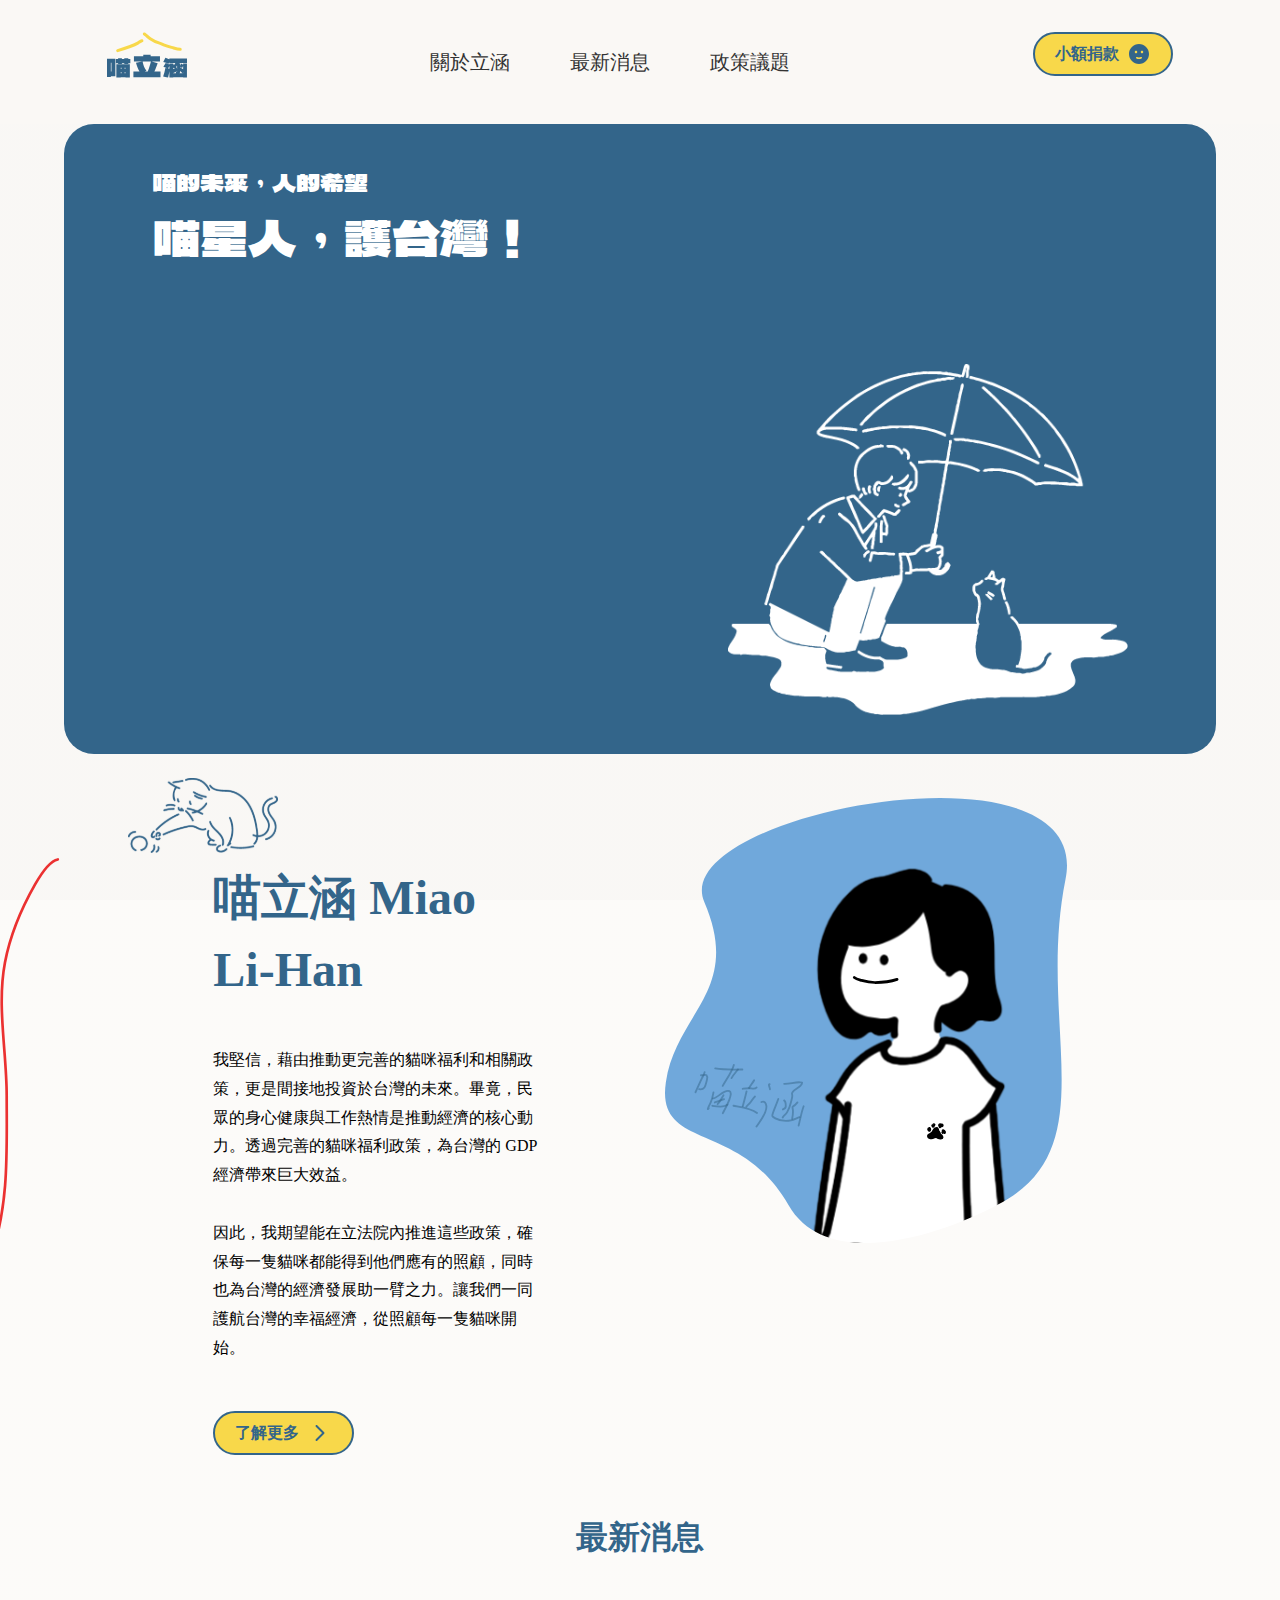
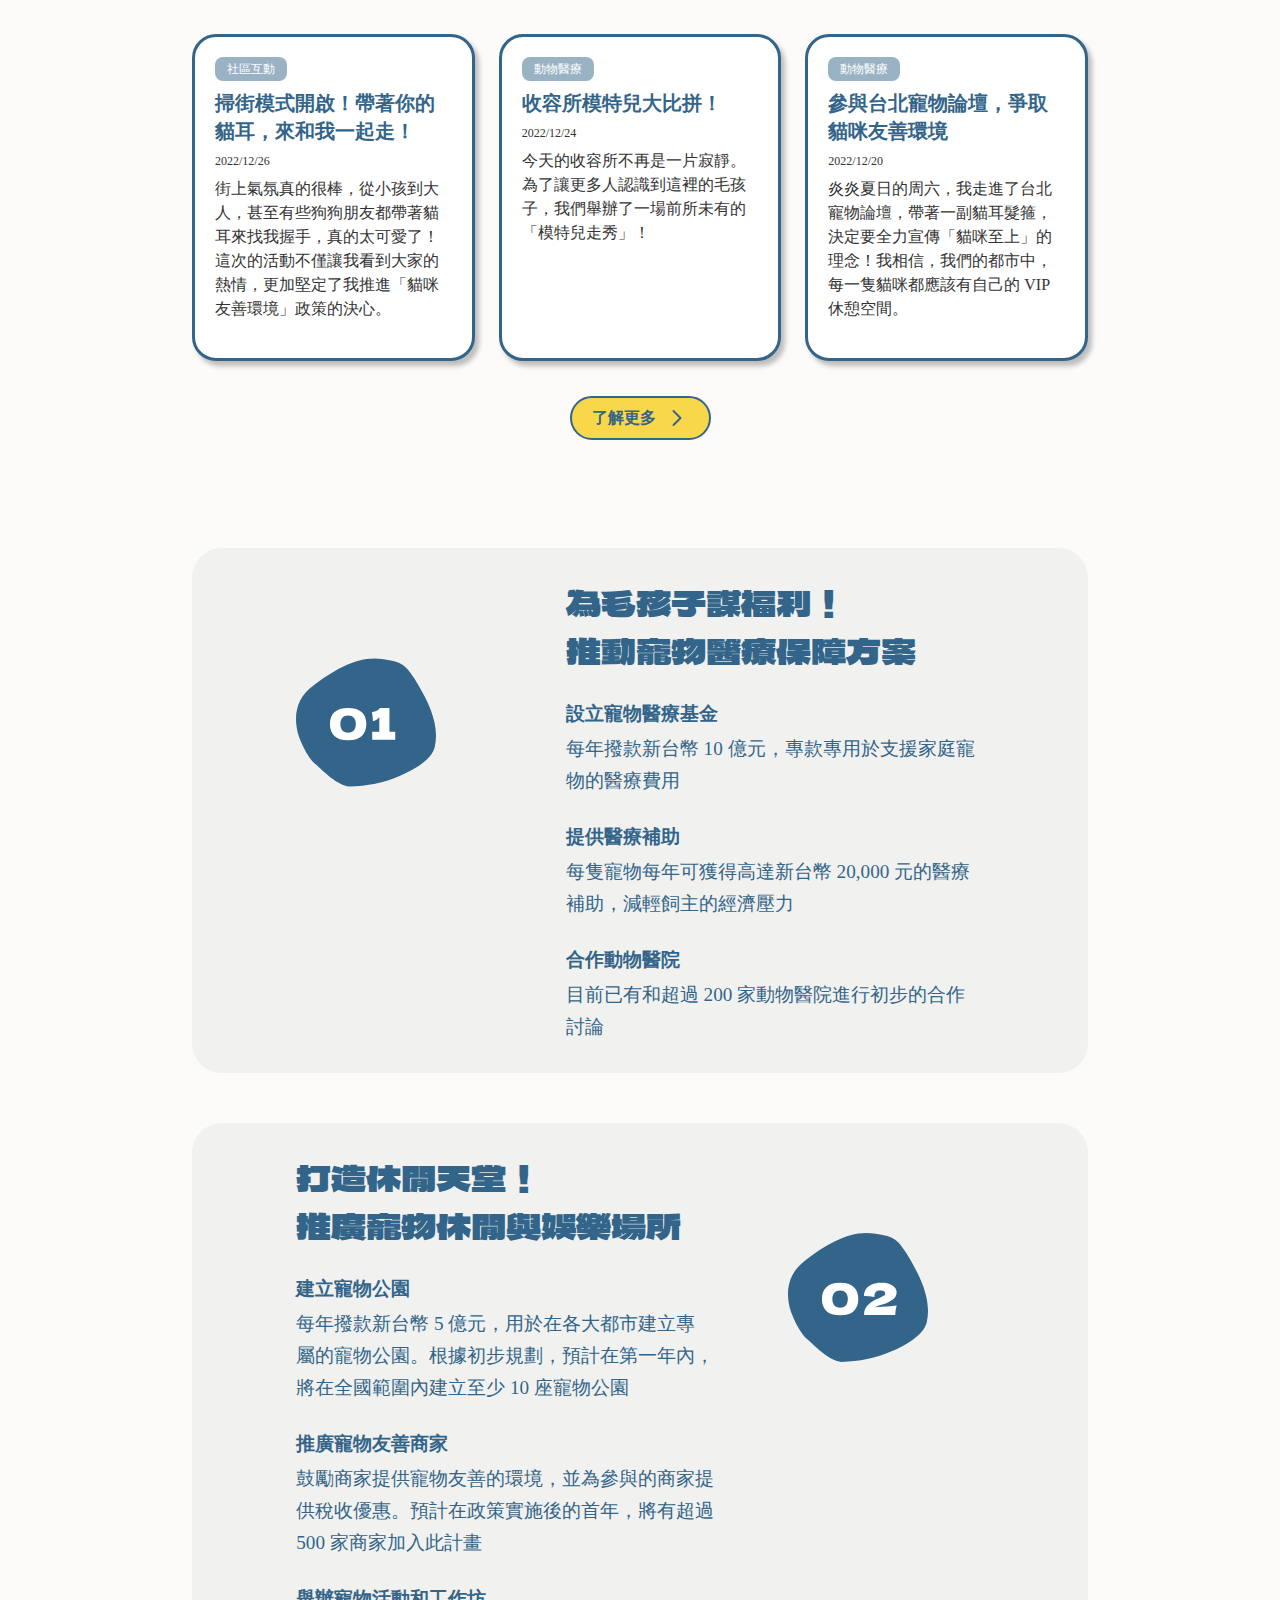
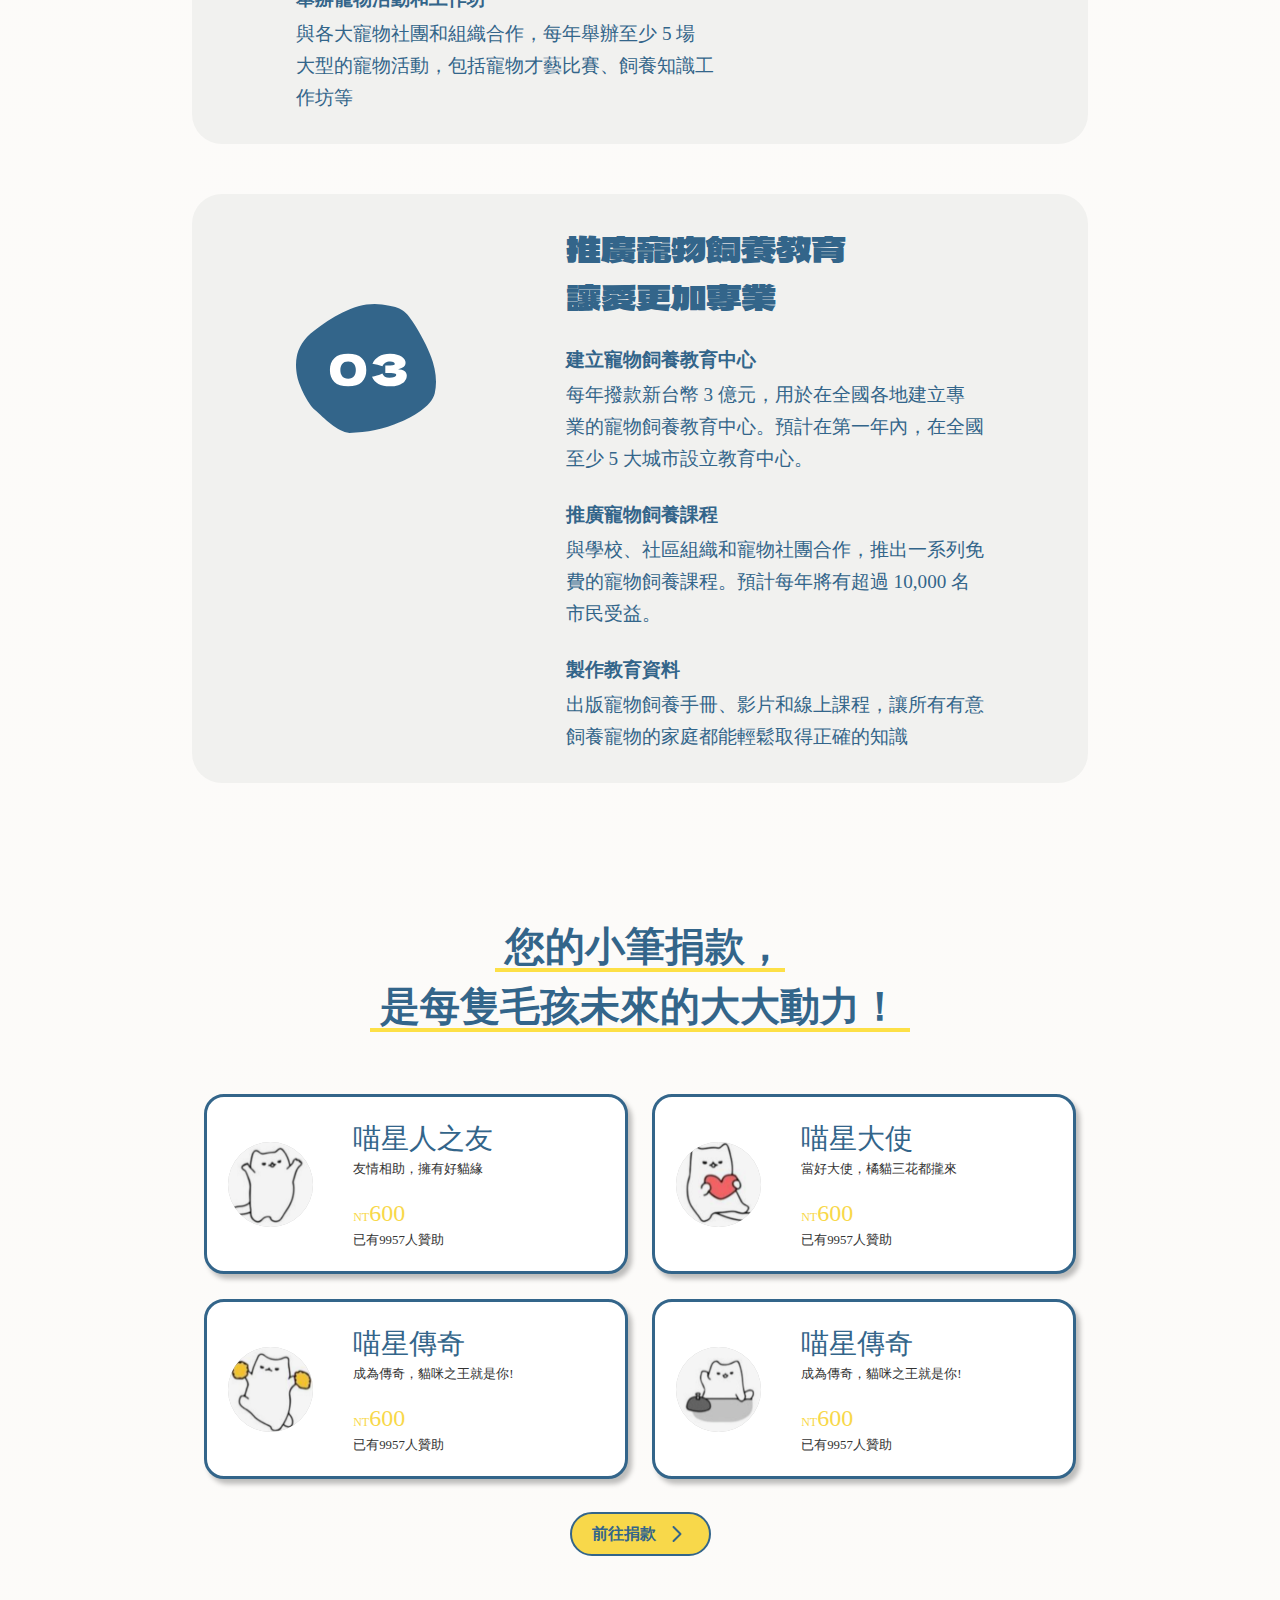
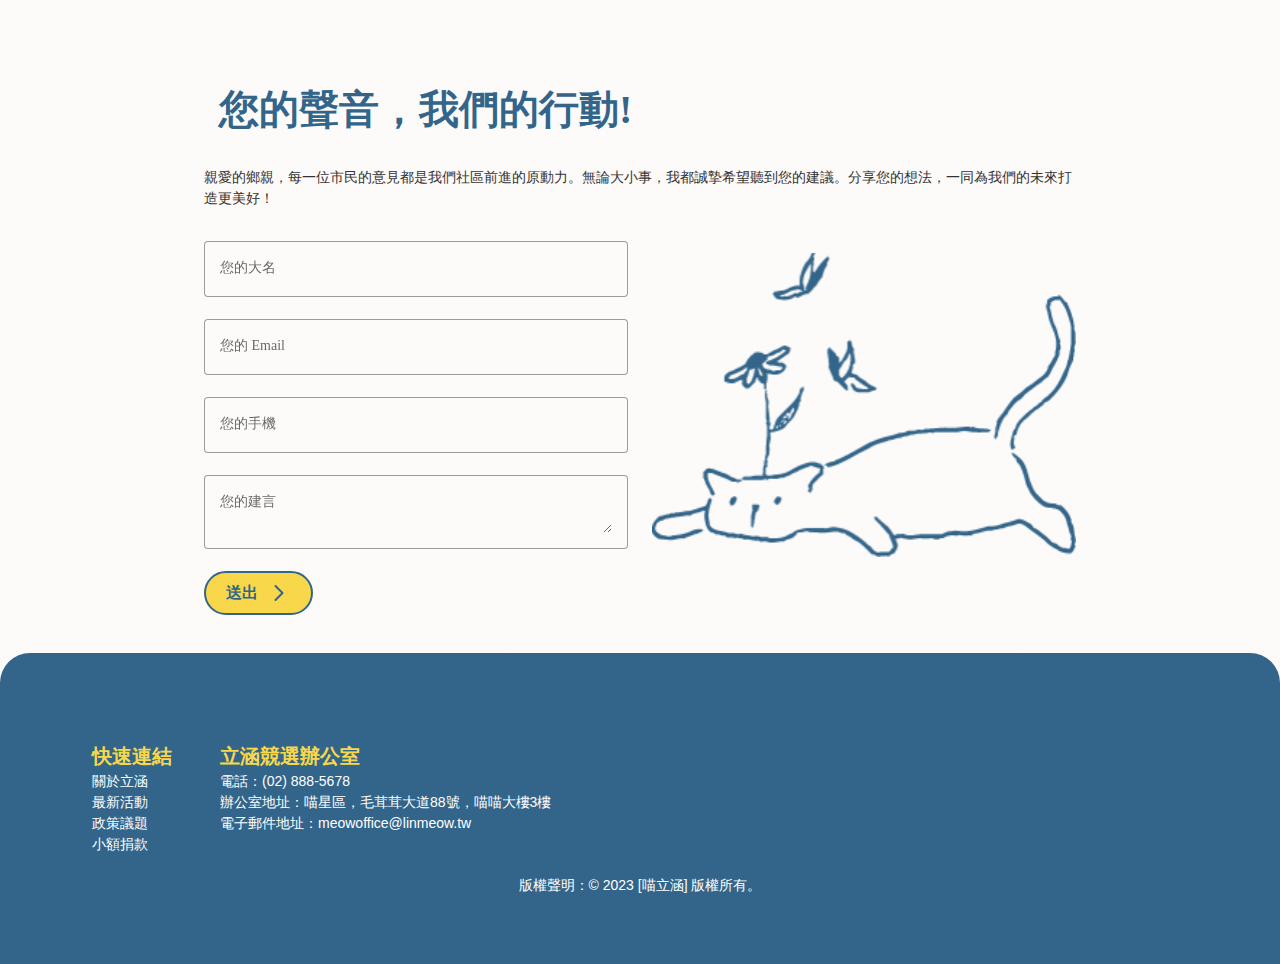
==== commit 778d9c90: "update" ====
--- a/index.html
+++ b/index.html
@@ -2,7 +2,6 @@
 <html lang="en" class="scroll-smooth" data-critters-container>
 <head>
   <meta charset="utf-8">
-  <meta version = "1.1.2">
   <title>F2E2023</title>
   <base href="/">
   <meta name="viewport" content="width=device-width, initial-scale=1">
--- a/styles.499fc8aa15770b25.css
+++ b/styles.499fc8aa15770b25.css
@@ -0,0 +1 @@
+*,:before,:after{box-sizing:border-box;border-width:0;border-style:solid;border-color:#e5e7eb}:before,:after{--tw-content: ""}html{line-height:1.5;-webkit-text-size-adjust:100%;tab-size:4;font-family:ui-sans-serif,system-ui,-apple-system,BlinkMacSystemFont,Segoe UI,Roboto,Helvetica Neue,Arial,Noto Sans,sans-serif,"Apple Color Emoji","Segoe UI Emoji",Segoe UI Symbol,"Noto Color Emoji";font-feature-settings:normal;font-variation-settings:normal}body{margin:0;line-height:inherit}hr{height:0;color:inherit;border-top-width:1px}abbr:where([title]){-webkit-text-decoration:underline dotted;text-decoration:underline dotted}h1,h2,h3,h4,h5,h6{font-size:inherit;font-weight:inherit}a{color:inherit;text-decoration:inherit}b,strong{font-weight:bolder}code,kbd,samp,pre{font-family:ui-monospace,SFMono-Regular,Menlo,Monaco,Consolas,Liberation Mono,Courier New,monospace;font-size:1em}small{font-size:80%}sub,sup{font-size:75%;line-height:0;position:relative;vertical-align:baseline}sub{bottom:-.25em}sup{top:-.5em}table{text-indent:0;border-color:inherit;border-collapse:collapse}button,input,optgroup,select,textarea{font-family:inherit;font-feature-settings:inherit;font-variation-settings:inherit;font-size:100%;font-weight:inherit;line-height:inherit;color:inherit;margin:0;padding:0}button,select{text-transform:none}button,[type=button],[type=reset],[type=submit]{-webkit-appearance:button;background-color:transparent;background-image:none}:-moz-focusring{outline:auto}:-moz-ui-invalid{box-shadow:none}progress{vertical-align:baseline}::-webkit-inner-spin-button,::-webkit-outer-spin-button{height:auto}[type=search]{-webkit-appearance:textfield;outline-offset:-2px}::-webkit-search-decoration{-webkit-appearance:none}::-webkit-file-upload-button{-webkit-appearance:button;font:inherit}summary{display:list-item}blockquote,dl,dd,h1,h2,h3,h4,h5,h6,hr,figure,p,pre{margin:0}fieldset{margin:0;padding:0}legend{padding:0}ol,ul,menu{list-style:none;margin:0;padding:0}dialog{padding:0}textarea{resize:vertical}input::placeholder,textarea::placeholder{opacity:1;color:#9ca3af}button,[role=button]{cursor:pointer}:disabled{cursor:default}img,svg,video,canvas,audio,iframe,embed,object{display:block;vertical-align:middle}img,video{max-width:100%;height:auto}[hidden]{display:none}*,:before,:after{--tw-border-spacing-x: 0;--tw-border-spacing-y: 0;--tw-translate-x: 0;--tw-translate-y: 0;--tw-rotate: 0;--tw-skew-x: 0;--tw-skew-y: 0;--tw-scale-x: 1;--tw-scale-y: 1;--tw-pan-x: ;--tw-pan-y: ;--tw-pinch-zoom: ;--tw-scroll-snap-strictness: proximity;--tw-gradient-from-position: ;--tw-gradient-via-position: ;--tw-gradient-to-position: ;--tw-ordinal: ;--tw-slashed-zero: ;--tw-numeric-figure: ;--tw-numeric-spacing: ;--tw-numeric-fraction: ;--tw-ring-inset: ;--tw-ring-offset-width: 0px;--tw-ring-offset-color: #fff;--tw-ring-color: rgb(59 130 246 / .5);--tw-ring-offset-shadow: 0 0 #0000;--tw-ring-shadow: 0 0 #0000;--tw-shadow: 0 0 #0000;--tw-shadow-colored: 0 0 #0000;--tw-blur: ;--tw-brightness: ;--tw-contrast: ;--tw-grayscale: ;--tw-hue-rotate: ;--tw-invert: ;--tw-saturate: ;--tw-sepia: ;--tw-drop-shadow: ;--tw-backdrop-blur: ;--tw-backdrop-brightness: ;--tw-backdrop-contrast: ;--tw-backdrop-grayscale: ;--tw-backdrop-hue-rotate: ;--tw-backdrop-invert: ;--tw-backdrop-opacity: ;--tw-backdrop-saturate: ;--tw-backdrop-sepia: }::backdrop{--tw-border-spacing-x: 0;--tw-border-spacing-y: 0;--tw-translate-x: 0;--tw-translate-y: 0;--tw-rotate: 0;--tw-skew-x: 0;--tw-skew-y: 0;--tw-scale-x: 1;--tw-scale-y: 1;--tw-pan-x: ;--tw-pan-y: ;--tw-pinch-zoom: ;--tw-scroll-snap-strictness: proximity;--tw-gradient-from-position: ;--tw-gradient-via-position: ;--tw-gradient-to-position: ;--tw-ordinal: ;--tw-slashed-zero: ;--tw-numeric-figure: ;--tw-numeric-spacing: ;--tw-numeric-fraction: ;--tw-ring-inset: ;--tw-ring-offset-width: 0px;--tw-ring-offset-color: #fff;--tw-ring-color: rgb(59 130 246 / .5);--tw-ring-offset-shadow: 0 0 #0000;--tw-ring-shadow: 0 0 #0000;--tw-shadow: 0 0 #0000;--tw-shadow-colored: 0 0 #0000;--tw-blur: ;--tw-brightness: ;--tw-contrast: ;--tw-grayscale: ;--tw-hue-rotate: ;--tw-invert: ;--tw-saturate: ;--tw-sepia: ;--tw-drop-shadow: ;--tw-backdrop-blur: ;--tw-backdrop-brightness: ;--tw-backdrop-contrast: ;--tw-backdrop-grayscale: ;--tw-backdrop-hue-rotate: ;--tw-backdrop-invert: ;--tw-backdrop-opacity: ;--tw-backdrop-saturate: ;--tw-backdrop-sepia: }.container{width:100%}@media (min-width: 640px){.container{max-width:640px}}@media (min-width: 768px){.container{max-width:768px}}@media (min-width: 1024px){.container{max-width:1024px}}@media (min-width: 1280px){.container{max-width:1280px}}@media (min-width: 1536px){.container{max-width:1536px}}.pointer-events-none{pointer-events:none}.absolute{position:absolute}.relative{position:relative}.top-1\/2{top:50%}.col-start-1{grid-column-start:1}.col-start-5{grid-column-start:5}.col-start-6{grid-column-start:6}.col-end-10{grid-column-end:10}.col-end-5{grid-column-end:5}.col-end-6{grid-column-end:6}.m-10{margin:2.5rem}.m-auto{margin:auto}.-mx-3{margin-left:-.75rem;margin-right:-.75rem}.mx-auto{margin-left:auto;margin-right:auto}.my-2{margin-top:.5rem;margin-bottom:.5rem}.my-3{margin-top:.75rem;margin-bottom:.75rem}.my-4{margin-top:1rem;margin-bottom:1rem}.my-48{margin-top:12rem;margin-bottom:12rem}.my-5{margin-top:1.25rem;margin-bottom:1.25rem}.-mt-3{margin-top:-.75rem}.mb-1{margin-bottom:.25rem}.mb-12{margin-bottom:3rem}.mb-16{margin-bottom:4rem}.mb-6{margin-bottom:1.5rem}.mb-96{margin-bottom:24rem}.ml-32{margin-left:8rem}.ml-auto{margin-left:auto}.mr-10{margin-right:2.5rem}.mr-auto{margin-right:auto}.mt-0{margin-top:0}.mt-16{margin-top:4rem}.mt-2{margin-top:.5rem}.mt-3{margin-top:.75rem}.mt-6{margin-top:1.5rem}.mt-auto{margin-top:auto}.block{display:block}.flex{display:flex}.hidden{display:none}.h-6{height:1.5rem}.h-full{height:100%}.min-h-full{min-height:100%}.min-h-screen{min-height:100vh}.w-0{width:0px}.w-0\.5{width:.125rem}.w-10\/12{width:83.333333%}.w-11\/12{width:91.666667%}.w-6{width:1.5rem}.w-8\/12{width:66.666667%}.w-full{width:100%}.flex-1{flex:1 1 0%}.flex-none{flex:none}.flex-grow{flex-grow:1}.list-none{list-style-type:none}.grid-cols-9{grid-template-columns:repeat(9,minmax(0,1fr))}.flex-row{flex-direction:row}.flex-row-reverse{flex-direction:row-reverse}.flex-col{flex-direction:column}.flex-wrap{flex-wrap:wrap}.items-center{align-items:center}.justify-start{justify-content:flex-start}.justify-center{justify-content:center}.justify-between{justify-content:space-between}.justify-evenly{justify-content:space-evenly}.self-start{align-self:flex-start}.scroll-smooth{scroll-behavior:smooth}.break-words{overflow-wrap:break-word}.rounded-3xl{border-radius:1.5rem}.rounded-full{border-radius:9999px}.rounded-lg{border-radius:.5rem}.rounded-xl{border-radius:.75rem}.border-2{border-width:2px}.bg-gray-100{--tw-bg-opacity: 1;background-color:rgb(243 244 246 / var(--tw-bg-opacity))}.bg-white{--tw-bg-opacity: 1;background-color:rgb(255 255 255 / var(--tw-bg-opacity))}.p-10{padding:2.5rem}.p-2{padding:.5rem}.p-3{padding:.75rem}.p-4{padding:1rem}.p-5{padding:1.25rem}.px-3{padding-left:.75rem;padding-right:.75rem}.px-5{padding-left:1.25rem;padding-right:1.25rem}.py-1{padding-top:.25rem;padding-bottom:.25rem}.py-2{padding-top:.5rem;padding-bottom:.5rem}.py-5{padding-top:1.25rem;padding-bottom:1.25rem}.py-8{padding-top:2rem;padding-bottom:2rem}.pb-2{padding-bottom:.5rem}.pb-8{padding-bottom:2rem}.ps-10{padding-inline-start:2.5rem}.ps-2{padding-inline-start:.5rem}.text-center{text-align:center}.text-3xl{font-size:1.875rem;line-height:2.25rem}.text-base{font-size:1rem;line-height:1.5rem}.text-xl{font-size:1.25rem;line-height:1.75rem}.text-xs{font-size:.75rem;line-height:1rem}.font-black{font-weight:900}.font-bold{font-weight:700}.font-extrabold{font-weight:800}.font-semibold{font-weight:600}.leading-8{line-height:2rem}.text-white{--tw-text-opacity: 1;color:rgb(255 255 255 / var(--tw-text-opacity))}.underline{text-decoration-line:underline}.decoration-yellow-300{text-decoration-color:#fde047}.underline-offset-8{text-underline-offset:8px}.shadow{--tw-shadow: 0 1px 3px 0 rgb(0 0 0 / .1), 0 1px 2px -1px rgb(0 0 0 / .1);--tw-shadow-colored: 0 1px 3px 0 var(--tw-shadow-color), 0 1px 2px -1px var(--tw-shadow-color);box-shadow:var(--tw-ring-offset-shadow, 0 0 #0000),var(--tw-ring-shadow, 0 0 #0000),var(--tw-shadow)}.outline{outline-style:solid}body{background:linear-gradient(to bottom,rgba(250,248,245,.6),rgba(250,248,245,.6)),url(background.894ce03ec8ce8caf.svg) no-repeat center center fixed;background-size:cover;animation:fadeInAnimation ease 3s;animation-iteration-count:1;animation-fill-mode:forwards}@keyframes fadeInAnimation{0%{opacity:0}to{opacity:1}}.container-wrap{padding:3% 15%}.bg-main{background-color:#33658a}.border-main{border-color:#33658a}.text-main{color:#33658a}.mat-ripple{overflow:hidden;position:relative}.mat-ripple:not(:empty){transform:translateZ(0)}.mat-ripple.mat-ripple-unbounded{overflow:visible}.mat-ripple-element{position:absolute;border-radius:50%;pointer-events:none;transition:opacity,transform 0ms cubic-bezier(0,0,.2,1);transform:scale3d(0,0,0)}.cdk-high-contrast-active .mat-ripple-element{display:none}.cdk-visually-hidden{border:0;clip:rect(0 0 0 0);height:1px;margin:-1px;overflow:hidden;padding:0;position:absolute;width:1px;white-space:nowrap;outline:0;-webkit-appearance:none;-moz-appearance:none;left:0}[dir=rtl] .cdk-visually-hidden{left:auto;right:0}.cdk-overlay-container,.cdk-global-overlay-wrapper{pointer-events:none;top:0;left:0;height:100%;width:100%}.cdk-overlay-container{position:fixed;z-index:1000}.cdk-overlay-container:empty{display:none}.cdk-global-overlay-wrapper{display:flex;position:absolute;z-index:1000}.cdk-overlay-pane{position:absolute;pointer-events:auto;box-sizing:border-box;z-index:1000;display:flex;max-width:100%;max-height:100%}.cdk-overlay-backdrop{position:absolute;inset:0;z-index:1000;pointer-events:auto;-webkit-tap-highlight-color:transparent;transition:opacity .4s cubic-bezier(.25,.8,.25,1);opacity:0}.cdk-overlay-backdrop.cdk-overlay-backdrop-showing{opacity:1}.cdk-high-contrast-active .cdk-overlay-backdrop.cdk-overlay-backdrop-showing{opacity:.6}.cdk-overlay-dark-backdrop{background:rgba(0,0,0,.32)}.cdk-overlay-transparent-backdrop{transition:visibility 1ms linear,opacity 1ms linear;visibility:hidden;opacity:1}.cdk-overlay-transparent-backdrop.cdk-overlay-backdrop-showing{opacity:0;visibility:visible}.cdk-overlay-backdrop-noop-animation{transition:none}.cdk-overlay-connected-position-bounding-box{position:absolute;z-index:1000;display:flex;flex-direction:column;min-width:1px;min-height:1px}.cdk-global-scrollblock{position:fixed;width:100%;overflow-y:scroll}textarea.cdk-textarea-autosize{resize:none}textarea.cdk-textarea-autosize-measuring{padding:2px 0!important;box-sizing:content-box!important;height:auto!important;overflow:hidden!important}textarea.cdk-textarea-autosize-measuring-firefox{padding:2px 0!important;box-sizing:content-box!important;height:0!important}@keyframes cdk-text-field-autofill-start{}@keyframes cdk-text-field-autofill-end{}.cdk-text-field-autofill-monitored:-webkit-autofill{animation:cdk-text-field-autofill-start 0s 1ms}.cdk-text-field-autofill-monitored:not(:-webkit-autofill){animation:cdk-text-field-autofill-end 0s 1ms}.mat-focus-indicator{position:relative}.mat-focus-indicator:before{inset:0;position:absolute;box-sizing:border-box;pointer-events:none;display:var(--mat-focus-indicator-display, none);border:var(--mat-focus-indicator-border-width, 3px) var(--mat-focus-indicator-border-style, solid) var(--mat-focus-indicator-border-color, transparent);border-radius:var(--mat-focus-indicator-border-radius, 4px)}.mat-focus-indicator:focus:before{content:""}.cdk-high-contrast-active{--mat-focus-indicator-display: block}.mat-mdc-focus-indicator{position:relative}.mat-mdc-focus-indicator:before{inset:0;position:absolute;box-sizing:border-box;pointer-events:none;display:var(--mat-mdc-focus-indicator-display, none);border:var(--mat-mdc-focus-indicator-border-width, 3px) var(--mat-mdc-focus-indicator-border-style, solid) var(--mat-mdc-focus-indicator-border-color, transparent);border-radius:var(--mat-mdc-focus-indicator-border-radius, 4px)}.mat-mdc-focus-indicator:focus:before{content:""}.cdk-high-contrast-active{--mat-mdc-focus-indicator-display: block}body{--primary-color: #33658a;--primary-lighter-color: #c2d1dc;--primary-darker-color: #20496d;--text-primary-color: #ffffff;--text-primary-lighter-color: rgba(0, 0, 0, .87);--text-primary-darker-color: #ffffff;--accent-color: #f8d84a;--accent-lighter-color: #fdf3c9;--accent-darker-color: #f5c832;--text-accent-color: rgba(0, 0, 0, .87);--text-accent-lighter-color: rgba(0, 0, 0, .87);--text-accent-darker-color: rgba(0, 0, 0, .87);--warn-color: #ea535d;--warn-lighter-color: #f9cbce;--warn-darker-color: #e13941;--text-warn-color: rgba(0, 0, 0, .87);--text-warn-lighter-color: rgba(0, 0, 0, .87);--text-warn-darker-color: #ffffff}.mat-ripple-element{background-color:#0000001a}html{--mat-option-selected-state-label-text-color: #33658a;--mat-option-label-text-color: rgba(0, 0, 0, .87);--mat-option-hover-state-layer-color: rgba(0, 0, 0, .04);--mat-option-focus-state-layer-color: rgba(0, 0, 0, .04);--mat-option-selected-state-layer-color: rgba(0, 0, 0, .04)}.mat-accent{--mat-option-selected-state-label-text-color: #f8d84a}.mat-warn{--mat-option-selected-state-label-text-color: #ea535d}html{--mat-optgroup-label-text-color: rgba(0, 0, 0, .87)}.mat-pseudo-checkbox-full{color:#0000008a}.mat-pseudo-checkbox-full.mat-pseudo-checkbox-disabled{color:#b0b0b0}.mat-primary .mat-pseudo-checkbox-checked.mat-pseudo-checkbox-minimal:after,.mat-primary .mat-pseudo-checkbox-indeterminate.mat-pseudo-checkbox-minimal:after{color:#33658a}.mat-primary .mat-pseudo-checkbox-checked.mat-pseudo-checkbox-full,.mat-primary .mat-pseudo-checkbox-indeterminate.mat-pseudo-checkbox-full{background:#33658a}.mat-primary .mat-pseudo-checkbox-checked.mat-pseudo-checkbox-full:after,.mat-primary .mat-pseudo-checkbox-indeterminate.mat-pseudo-checkbox-full:after{color:#fafafa}.mat-pseudo-checkbox-checked.mat-pseudo-checkbox-minimal:after,.mat-pseudo-checkbox-indeterminate.mat-pseudo-checkbox-minimal:after{color:#f8d84a}.mat-pseudo-checkbox-checked.mat-pseudo-checkbox-full,.mat-pseudo-checkbox-indeterminate.mat-pseudo-checkbox-full{background:#f8d84a}.mat-pseudo-checkbox-checked.mat-pseudo-checkbox-full:after,.mat-pseudo-checkbox-indeterminate.mat-pseudo-checkbox-full:after{color:#fafafa}.mat-accent .mat-pseudo-checkbox-checked.mat-pseudo-checkbox-minimal:after,.mat-accent .mat-pseudo-checkbox-indeterminate.mat-pseudo-checkbox-minimal:after{color:#f8d84a}.mat-accent .mat-pseudo-checkbox-checked.mat-pseudo-checkbox-full,.mat-accent .mat-pseudo-checkbox-indeterminate.mat-pseudo-checkbox-full{background:#f8d84a}.mat-accent .mat-pseudo-checkbox-checked.mat-pseudo-checkbox-full:after,.mat-accent .mat-pseudo-checkbox-indeterminate.mat-pseudo-checkbox-full:after{color:#fafafa}.mat-warn .mat-pseudo-checkbox-checked.mat-pseudo-checkbox-minimal:after,.mat-warn .mat-pseudo-checkbox-indeterminate.mat-pseudo-checkbox-minimal:after{color:#ea535d}.mat-warn .mat-pseudo-checkbox-checked.mat-pseudo-checkbox-full,.mat-warn .mat-pseudo-checkbox-indeterminate.mat-pseudo-checkbox-full{background:#ea535d}.mat-warn .mat-pseudo-checkbox-checked.mat-pseudo-checkbox-full:after,.mat-warn .mat-pseudo-checkbox-indeterminate.mat-pseudo-checkbox-full:after{color:#fafafa}.mat-pseudo-checkbox-disabled.mat-pseudo-checkbox-checked.mat-pseudo-checkbox-minimal:after,.mat-pseudo-checkbox-disabled.mat-pseudo-checkbox-indeterminate.mat-pseudo-checkbox-minimal:after{color:#b0b0b0}.mat-pseudo-checkbox-disabled.mat-pseudo-checkbox-checked.mat-pseudo-checkbox-full,.mat-pseudo-checkbox-disabled.mat-pseudo-checkbox-indeterminate.mat-pseudo-checkbox-full{background:#b0b0b0}.mat-app-background{background-color:#fafafa;color:#000000de}.mat-elevation-z0,.mat-mdc-elevation-specific.mat-elevation-z0{box-shadow:0 0 #0003,0 0 #00000024,0 0 #0000001f}.mat-elevation-z1,.mat-mdc-elevation-specific.mat-elevation-z1{box-shadow:0 2px 1px -1px #0003,0 1px 1px #00000024,0 1px 3px #0000001f}.mat-elevation-z2,.mat-mdc-elevation-specific.mat-elevation-z2{box-shadow:0 3px 1px -2px #0003,0 2px 2px #00000024,0 1px 5px #0000001f}.mat-elevation-z3,.mat-mdc-elevation-specific.mat-elevation-z3{box-shadow:0 3px 3px -2px #0003,0 3px 4px #00000024,0 1px 8px #0000001f}.mat-elevation-z4,.mat-mdc-elevation-specific.mat-elevation-z4{box-shadow:0 2px 4px -1px #0003,0 4px 5px #00000024,0 1px 10px #0000001f}.mat-elevation-z5,.mat-mdc-elevation-specific.mat-elevation-z5{box-shadow:0 3px 5px -1px #0003,0 5px 8px #00000024,0 1px 14px #0000001f}.mat-elevation-z6,.mat-mdc-elevation-specific.mat-elevation-z6{box-shadow:0 3px 5px -1px #0003,0 6px 10px #00000024,0 1px 18px #0000001f}.mat-elevation-z7,.mat-mdc-elevation-specific.mat-elevation-z7{box-shadow:0 4px 5px -2px #0003,0 7px 10px 1px #00000024,0 2px 16px 1px #0000001f}.mat-elevation-z8,.mat-mdc-elevation-specific.mat-elevation-z8{box-shadow:0 5px 5px -3px #0003,0 8px 10px 1px #00000024,0 3px 14px 2px #0000001f}.mat-elevation-z9,.mat-mdc-elevation-specific.mat-elevation-z9{box-shadow:0 5px 6px -3px #0003,0 9px 12px 1px #00000024,0 3px 16px 2px #0000001f}.mat-elevation-z10,.mat-mdc-elevation-specific.mat-elevation-z10{box-shadow:0 6px 6px -3px #0003,0 10px 14px 1px #00000024,0 4px 18px 3px #0000001f}.mat-elevation-z11,.mat-mdc-elevation-specific.mat-elevation-z11{box-shadow:0 6px 7px -4px #0003,0 11px 15px 1px #00000024,0 4px 20px 3px #0000001f}.mat-elevation-z12,.mat-mdc-elevation-specific.mat-elevation-z12{box-shadow:0 7px 8px -4px #0003,0 12px 17px 2px #00000024,0 5px 22px 4px #0000001f}.mat-elevation-z13,.mat-mdc-elevation-specific.mat-elevation-z13{box-shadow:0 7px 8px -4px #0003,0 13px 19px 2px #00000024,0 5px 24px 4px #0000001f}.mat-elevation-z14,.mat-mdc-elevation-specific.mat-elevation-z14{box-shadow:0 7px 9px -4px #0003,0 14px 21px 2px #00000024,0 5px 26px 4px #0000001f}.mat-elevation-z15,.mat-mdc-elevation-specific.mat-elevation-z15{box-shadow:0 8px 9px -5px #0003,0 15px 22px 2px #00000024,0 6px 28px 5px #0000001f}.mat-elevation-z16,.mat-mdc-elevation-specific.mat-elevation-z16{box-shadow:0 8px 10px -5px #0003,0 16px 24px 2px #00000024,0 6px 30px 5px #0000001f}.mat-elevation-z17,.mat-mdc-elevation-specific.mat-elevation-z17{box-shadow:0 8px 11px -5px #0003,0 17px 26px 2px #00000024,0 6px 32px 5px #0000001f}.mat-elevation-z18,.mat-mdc-elevation-specific.mat-elevation-z18{box-shadow:0 9px 11px -5px #0003,0 18px 28px 2px #00000024,0 7px 34px 6px #0000001f}.mat-elevation-z19,.mat-mdc-elevation-specific.mat-elevation-z19{box-shadow:0 9px 12px -6px #0003,0 19px 29px 2px #00000024,0 7px 36px 6px #0000001f}.mat-elevation-z20,.mat-mdc-elevation-specific.mat-elevation-z20{box-shadow:0 10px 13px -6px #0003,0 20px 31px 3px #00000024,0 8px 38px 7px #0000001f}.mat-elevation-z21,.mat-mdc-elevation-specific.mat-elevation-z21{box-shadow:0 10px 13px -6px #0003,0 21px 33px 3px #00000024,0 8px 40px 7px #0000001f}.mat-elevation-z22,.mat-mdc-elevation-specific.mat-elevation-z22{box-shadow:0 10px 14px -6px #0003,0 22px 35px 3px #00000024,0 8px 42px 7px #0000001f}.mat-elevation-z23,.mat-mdc-elevation-specific.mat-elevation-z23{box-shadow:0 11px 14px -7px #0003,0 23px 36px 3px #00000024,0 9px 44px 8px #0000001f}.mat-elevation-z24,.mat-mdc-elevation-specific.mat-elevation-z24{box-shadow:0 11px 15px -7px #0003,0 24px 38px 3px #00000024,0 9px 46px 8px #0000001f}.mat-mdc-card{--mdc-elevated-card-container-color: white;--mdc-elevated-card-container-elevation: 0px 2px 1px -1px rgba(0, 0, 0, .2), 0px 1px 1px 0px rgba(0, 0, 0, .14), 0px 1px 3px 0px rgba(0, 0, 0, .12);--mdc-outlined-card-container-color: white;--mdc-outlined-card-outline-color: rgba(0, 0, 0, .12);--mdc-outlined-card-container-elevation: 0px 0px 0px 0px rgba(0, 0, 0, .2), 0px 0px 0px 0px rgba(0, 0, 0, .14), 0px 0px 0px 0px rgba(0, 0, 0, .12);--mat-card-subtitle-text-color: rgba(0, 0, 0, .54)}.mat-mdc-progress-bar{--mdc-linear-progress-active-indicator-color: #33658a;--mdc-linear-progress-track-color: rgba(51, 101, 138, .25)}.mat-mdc-progress-bar .mdc-linear-progress__buffer-dots{background-color:#33658a40;background-color:var(--mdc-linear-progress-track-color, rgba(51, 101, 138, .25))}@media (forced-colors: active){.mat-mdc-progress-bar .mdc-linear-progress__buffer-dots{background-color:ButtonBorder}}@media all and (-ms-high-contrast: none),(-ms-high-contrast: active){.mat-mdc-progress-bar .mdc-linear-progress__buffer-dots{background-color:transparent;background-image:url("data:image/svg+xml,%3Csvg version='1.1' xmlns='http://www.w3.org/2000/svg' xmlns:xlink='http://www.w3.org/1999/xlink' x='0px' y='0px' enable-background='new 0 0 5 2' xml:space='preserve' viewBox='0 0 5 2' preserveAspectRatio='none slice'%3E%3Ccircle cx='1' cy='1' r='1' fill='rgba(51, 101, 138, 0.25)'/%3E%3C/svg%3E")}}.mat-mdc-progress-bar .mdc-linear-progress__buffer-bar{background-color:#33658a40;background-color:var(--mdc-linear-progress-track-color, rgba(51, 101, 138, .25))}.mat-mdc-progress-bar.mat-accent{--mdc-linear-progress-active-indicator-color: #f8d84a;--mdc-linear-progress-track-color: rgba(248, 216, 74, .25)}.mat-mdc-progress-bar.mat-accent .mdc-linear-progress__buffer-dots{background-color:#f8d84a40;background-color:var(--mdc-linear-progress-track-color, rgba(248, 216, 74, .25))}@media (forced-colors: active){.mat-mdc-progress-bar.mat-accent .mdc-linear-progress__buffer-dots{background-color:ButtonBorder}}@media all and (-ms-high-contrast: none),(-ms-high-contrast: active){.mat-mdc-progress-bar.mat-accent .mdc-linear-progress__buffer-dots{background-color:transparent;background-image:url("data:image/svg+xml,%3Csvg version='1.1' xmlns='http://www.w3.org/2000/svg' xmlns:xlink='http://www.w3.org/1999/xlink' x='0px' y='0px' enable-background='new 0 0 5 2' xml:space='preserve' viewBox='0 0 5 2' preserveAspectRatio='none slice'%3E%3Ccircle cx='1' cy='1' r='1' fill='rgba(248, 216, 74, 0.25)'/%3E%3C/svg%3E")}}.mat-mdc-progress-bar.mat-accent .mdc-linear-progress__buffer-bar{background-color:#f8d84a40;background-color:var(--mdc-linear-progress-track-color, rgba(248, 216, 74, .25))}.mat-mdc-progress-bar.mat-warn{--mdc-linear-progress-active-indicator-color: #ea535d;--mdc-linear-progress-track-color: rgba(234, 83, 93, .25)}.mat-mdc-progress-bar.mat-warn .mdc-linear-progress__buffer-dots{background-color:#ea535d40;background-color:var(--mdc-linear-progress-track-color, rgba(234, 83, 93, .25))}@media (forced-colors: active){.mat-mdc-progress-bar.mat-warn .mdc-linear-progress__buffer-dots{background-color:ButtonBorder}}@media all and (-ms-high-contrast: none),(-ms-high-contrast: active){.mat-mdc-progress-bar.mat-warn .mdc-linear-progress__buffer-dots{background-color:transparent;background-image:url("data:image/svg+xml,%3Csvg version='1.1' xmlns='http://www.w3.org/2000/svg' xmlns:xlink='http://www.w3.org/1999/xlink' x='0px' y='0px' enable-background='new 0 0 5 2' xml:space='preserve' viewBox='0 0 5 2' preserveAspectRatio='none slice'%3E%3Ccircle cx='1' cy='1' r='1' fill='rgba(234, 83, 93, 0.25)'/%3E%3C/svg%3E")}}.mat-mdc-progress-bar.mat-warn .mdc-linear-progress__buffer-bar{background-color:#ea535d40;background-color:var(--mdc-linear-progress-track-color, rgba(234, 83, 93, .25))}.mat-mdc-tooltip{--mdc-plain-tooltip-container-color: #5f5f5f;--mdc-plain-tooltip-supporting-text-color: #fff}html{--mdc-filled-text-field-caret-color: #33658a;--mdc-filled-text-field-focus-active-indicator-color: #33658a;--mdc-filled-text-field-focus-label-text-color: rgba(51, 101, 138, .87);--mdc-filled-text-field-container-color: whitesmoke;--mdc-filled-text-field-disabled-container-color: #fafafa;--mdc-filled-text-field-label-text-color: rgba(0, 0, 0, .6);--mdc-filled-text-field-disabled-label-text-color: rgba(0, 0, 0, .38);--mdc-filled-text-field-input-text-color: rgba(0, 0, 0, .87);--mdc-filled-text-field-disabled-input-text-color: rgba(0, 0, 0, .38);--mdc-filled-text-field-input-text-placeholder-color: rgba(0, 0, 0, .6);--mdc-filled-text-field-error-focus-label-text-color: #ea535d;--mdc-filled-text-field-error-label-text-color: #ea535d;--mdc-filled-text-field-error-caret-color: #ea535d;--mdc-filled-text-field-active-indicator-color: rgba(0, 0, 0, .42);--mdc-filled-text-field-disabled-active-indicator-color: rgba(0, 0, 0, .06);--mdc-filled-text-field-hover-active-indicator-color: rgba(0, 0, 0, .87);--mdc-filled-text-field-error-active-indicator-color: #ea535d;--mdc-filled-text-field-error-focus-active-indicator-color: #ea535d;--mdc-filled-text-field-error-hover-active-indicator-color: #ea535d;--mdc-outlined-text-field-caret-color: #33658a;--mdc-outlined-text-field-focus-outline-color: #33658a;--mdc-outlined-text-field-focus-label-text-color: rgba(51, 101, 138, .87);--mdc-outlined-text-field-label-text-color: rgba(0, 0, 0, .6);--mdc-outlined-text-field-disabled-label-text-color: rgba(0, 0, 0, .38);--mdc-outlined-text-field-input-text-color: rgba(0, 0, 0, .87);--mdc-outlined-text-field-disabled-input-text-color: rgba(0, 0, 0, .38);--mdc-outlined-text-field-input-text-placeholder-color: rgba(0, 0, 0, .6);--mdc-outlined-text-field-error-caret-color: #ea535d;--mdc-outlined-text-field-error-focus-label-text-color: #ea535d;--mdc-outlined-text-field-error-label-text-color: #ea535d;--mdc-outlined-text-field-outline-color: rgba(0, 0, 0, .38);--mdc-outlined-text-field-disabled-outline-color: rgba(0, 0, 0, .06);--mdc-outlined-text-field-hover-outline-color: rgba(0, 0, 0, .87);--mdc-outlined-text-field-error-focus-outline-color: #ea535d;--mdc-outlined-text-field-error-hover-outline-color: #ea535d;--mdc-outlined-text-field-error-outline-color: #ea535d;--mat-form-field-disabled-input-text-placeholder-color: rgba(0, 0, 0, .38)}.mat-mdc-form-field-error{color:var(--mdc-theme-error, #ea535d)}.mat-mdc-form-field-subscript-wrapper,.mat-mdc-form-field-bottom-align:before{-moz-osx-font-smoothing:grayscale;-webkit-font-smoothing:antialiased;font-family:var(--mat-form-field-subscript-text-font);line-height:var(--mat-form-field-subscript-text-line-height);font-size:var(--mat-form-field-subscript-text-size);letter-spacing:var(--mat-form-field-subscript-text-tracking);font-weight:var(--mat-form-field-subscript-text-weight)}.mat-mdc-form-field-focus-overlay{background-color:#000000de}.mat-mdc-form-field:hover .mat-mdc-form-field-focus-overlay{opacity:.04}.mat-mdc-form-field.mat-focused .mat-mdc-form-field-focus-overlay{opacity:.12}.mat-mdc-form-field-type-mat-native-select .mat-mdc-form-field-infix:after{color:#0000008a}.mat-mdc-form-field-type-mat-native-select.mat-focused.mat-primary .mat-mdc-form-field-infix:after{color:#33658ade}.mat-mdc-form-field-type-mat-native-select.mat-focused.mat-accent .mat-mdc-form-field-infix:after{color:#f8d84ade}.mat-mdc-form-field-type-mat-native-select.mat-focused.mat-warn .mat-mdc-form-field-infix:after{color:#ea535dde}.mat-mdc-form-field-type-mat-native-select.mat-form-field-disabled .mat-mdc-form-field-infix:after{color:#00000061}.mat-mdc-form-field.mat-accent{--mdc-filled-text-field-caret-color: #f8d84a;--mdc-filled-text-field-focus-active-indicator-color: #f8d84a;--mdc-filled-text-field-focus-label-text-color: rgba(248, 216, 74, .87);--mdc-outlined-text-field-caret-color: #f8d84a;--mdc-outlined-text-field-focus-outline-color: #f8d84a;--mdc-outlined-text-field-focus-label-text-color: rgba(248, 216, 74, .87)}.mat-mdc-form-field.mat-warn{--mdc-filled-text-field-caret-color: #ea535d;--mdc-filled-text-field-focus-active-indicator-color: #ea535d;--mdc-filled-text-field-focus-label-text-color: rgba(234, 83, 93, .87);--mdc-outlined-text-field-caret-color: #ea535d;--mdc-outlined-text-field-focus-outline-color: #ea535d;--mdc-outlined-text-field-focus-label-text-color: rgba(234, 83, 93, .87)}.mat-mdc-form-field.mat-mdc-form-field.mat-mdc-form-field.mat-mdc-form-field.mat-mdc-form-field.mat-mdc-form-field .mdc-notched-outline__notch{border-left:1px solid transparent}[dir=rtl] .mat-mdc-form-field.mat-mdc-form-field.mat-mdc-form-field.mat-mdc-form-field.mat-mdc-form-field.mat-mdc-form-field .mdc-notched-outline__notch{border-left:none;border-right:1px solid transparent}.mat-mdc-form-field-infix{min-height:56px}.mat-mdc-text-field-wrapper .mat-mdc-form-field-flex .mat-mdc-floating-label{top:28px}.mat-mdc-text-field-wrapper.mdc-text-field--outlined .mdc-notched-outline--upgraded .mdc-floating-label--float-above{--mat-mdc-form-field-label-transform: translateY( -34.75px) scale(var(--mat-mdc-form-field-floating-label-scale, .75));transform:var(--mat-mdc-form-field-label-transform)}.mat-mdc-text-field-wrapper.mdc-text-field--outlined .mat-mdc-form-field-infix{padding-top:16px;padding-bottom:16px}.mat-mdc-text-field-wrapper:not(.mdc-text-field--outlined) .mat-mdc-form-field-infix{padding-top:24px;padding-bottom:8px}.mdc-text-field--no-label:not(.mdc-text-field--outlined):not(.mdc-text-field--textarea) .mat-mdc-form-field-infix{padding-top:16px;padding-bottom:16px}html{--mat-select-panel-background-color: white;--mat-select-enabled-trigger-text-color: rgba(0, 0, 0, .87);--mat-select-disabled-trigger-text-color: rgba(0, 0, 0, .38);--mat-select-placeholder-text-color: rgba(0, 0, 0, .6);--mat-select-enabled-arrow-color: rgba(0, 0, 0, .54);--mat-select-disabled-arrow-color: rgba(0, 0, 0, .38);--mat-select-focused-arrow-color: rgba(51, 101, 138, .87);--mat-select-invalid-arrow-color: rgba(234, 83, 93, .87)}html .mat-mdc-form-field.mat-accent{--mat-select-panel-background-color: white;--mat-select-enabled-trigger-text-color: rgba(0, 0, 0, .87);--mat-select-disabled-trigger-text-color: rgba(0, 0, 0, .38);--mat-select-placeholder-text-color: rgba(0, 0, 0, .6);--mat-select-enabled-arrow-color: rgba(0, 0, 0, .54);--mat-select-disabled-arrow-color: rgba(0, 0, 0, .38);--mat-select-focused-arrow-color: rgba(248, 216, 74, .87);--mat-select-invalid-arrow-color: rgba(234, 83, 93, .87)}html .mat-mdc-form-field.mat-warn{--mat-select-panel-background-color: white;--mat-select-enabled-trigger-text-color: rgba(0, 0, 0, .87);--mat-select-disabled-trigger-text-color: rgba(0, 0, 0, .38);--mat-select-placeholder-text-color: rgba(0, 0, 0, .6);--mat-select-enabled-arrow-color: rgba(0, 0, 0, .54);--mat-select-disabled-arrow-color: rgba(0, 0, 0, .38);--mat-select-focused-arrow-color: rgba(234, 83, 93, .87);--mat-select-invalid-arrow-color: rgba(234, 83, 93, .87)}html{--mat-autocomplete-background-color: white}.mat-mdc-dialog-container{--mdc-dialog-container-color: white;--mdc-dialog-subhead-color: rgba(0, 0, 0, .87);--mdc-dialog-supporting-text-color: rgba(0, 0, 0, .6)}.mat-mdc-standard-chip{--mdc-chip-disabled-label-text-color: #212121;--mdc-chip-elevated-container-color: #e0e0e0;--mdc-chip-elevated-disabled-container-color: #e0e0e0;--mdc-chip-focus-state-layer-color: black;--mdc-chip-focus-state-layer-opacity: .12;--mdc-chip-label-text-color: #212121;--mdc-chip-with-icon-icon-color: #212121;--mdc-chip-with-icon-disabled-icon-color: #212121;--mdc-chip-with-icon-selected-icon-color: #212121;--mdc-chip-with-trailing-icon-disabled-trailing-icon-color: #212121;--mdc-chip-with-trailing-icon-trailing-icon-color: #212121}.mat-mdc-standard-chip.mat-mdc-chip-selected.mat-primary,.mat-mdc-standard-chip.mat-mdc-chip-highlighted.mat-primary{--mdc-chip-disabled-label-text-color: white;--mdc-chip-elevated-container-color: #33658a;--mdc-chip-elevated-disabled-container-color: #33658a;--mdc-chip-focus-state-layer-color: black;--mdc-chip-focus-state-layer-opacity: .12;--mdc-chip-label-text-color: white;--mdc-chip-with-icon-icon-color: white;--mdc-chip-with-icon-disabled-icon-color: white;--mdc-chip-with-icon-selected-icon-color: white;--mdc-chip-with-trailing-icon-disabled-trailing-icon-color: white;--mdc-chip-with-trailing-icon-trailing-icon-color: white}.mat-mdc-standard-chip.mat-mdc-chip-selected.mat-accent,.mat-mdc-standard-chip.mat-mdc-chip-highlighted.mat-accent{--mdc-chip-disabled-label-text-color: rgba(0, 0, 0, .87);--mdc-chip-elevated-container-color: #f8d84a;--mdc-chip-elevated-disabled-container-color: #f8d84a;--mdc-chip-focus-state-layer-color: black;--mdc-chip-focus-state-layer-opacity: .12;--mdc-chip-label-text-color: rgba(0, 0, 0, .87);--mdc-chip-with-icon-icon-color: rgba(0, 0, 0, .87);--mdc-chip-with-icon-disabled-icon-color: rgba(0, 0, 0, .87);--mdc-chip-with-icon-selected-icon-color: rgba(0, 0, 0, .87);--mdc-chip-with-trailing-icon-disabled-trailing-icon-color: rgba(0, 0, 0, .87);--mdc-chip-with-trailing-icon-trailing-icon-color: rgba(0, 0, 0, .87)}.mat-mdc-standard-chip.mat-mdc-chip-selected.mat-warn,.mat-mdc-standard-chip.mat-mdc-chip-highlighted.mat-warn{--mdc-chip-disabled-label-text-color: rgba(0, 0, 0, .87);--mdc-chip-elevated-container-color: #ea535d;--mdc-chip-elevated-disabled-container-color: #ea535d;--mdc-chip-focus-state-layer-color: black;--mdc-chip-focus-state-layer-opacity: .12;--mdc-chip-label-text-color: rgba(0, 0, 0, .87);--mdc-chip-with-icon-icon-color: rgba(0, 0, 0, .87);--mdc-chip-with-icon-disabled-icon-color: rgba(0, 0, 0, .87);--mdc-chip-with-icon-selected-icon-color: rgba(0, 0, 0, .87);--mdc-chip-with-trailing-icon-disabled-trailing-icon-color: rgba(0, 0, 0, .87);--mdc-chip-with-trailing-icon-trailing-icon-color: rgba(0, 0, 0, .87)}.mat-mdc-chip.mat-mdc-standard-chip{--mdc-chip-container-height: 32px}.mat-mdc-slide-toggle{--mdc-switch-disabled-selected-handle-color: #424242;--mdc-switch-disabled-selected-icon-color: #fff;--mdc-switch-disabled-selected-track-color: #424242;--mdc-switch-disabled-unselected-handle-color: #424242;--mdc-switch-disabled-unselected-icon-color: #fff;--mdc-switch-disabled-unselected-track-color: #424242;--mdc-switch-handle-surface-color: var(--mdc-theme-surface, #fff);--mdc-switch-handle-elevation-shadow: 0px 2px 1px -1px rgba(0, 0, 0, .2), 0px 1px 1px 0px rgba(0, 0, 0, .14), 0px 1px 3px 0px rgba(0, 0, 0, .12);--mdc-switch-handle-shadow-color: black;--mdc-switch-disabled-handle-elevation-shadow: 0px 0px 0px 0px rgba(0, 0, 0, .2), 0px 0px 0px 0px rgba(0, 0, 0, .14), 0px 0px 0px 0px rgba(0, 0, 0, .12);--mdc-switch-selected-icon-color: #fff;--mdc-switch-unselected-focus-handle-color: #212121;--mdc-switch-unselected-focus-state-layer-color: #424242;--mdc-switch-unselected-focus-track-color: #e0e0e0;--mdc-switch-unselected-handle-color: #616161;--mdc-switch-unselected-hover-handle-color: #212121;--mdc-switch-unselected-hover-state-layer-color: #424242;--mdc-switch-unselected-hover-track-color: #e0e0e0;--mdc-switch-unselected-icon-color: #fff;--mdc-switch-unselected-pressed-handle-color: #212121;--mdc-switch-unselected-pressed-state-layer-color: #424242;--mdc-switch-unselected-pressed-track-color: #e0e0e0;--mdc-switch-unselected-track-color: #e0e0e0}.mat-mdc-slide-toggle .mdc-form-field{color:var(--mdc-theme-text-primary-on-background, rgba(0, 0, 0, .87))}.mat-mdc-slide-toggle .mdc-switch--disabled+label{color:#00000061}.mat-mdc-slide-toggle{--mdc-switch-state-layer-size: 48px}.mat-mdc-radio-button .mdc-form-field{color:var(--mdc-theme-text-primary-on-background, rgba(0, 0, 0, .87))}.mat-mdc-radio-button.mat-primary{--mdc-radio-disabled-selected-icon-color: #000;--mdc-radio-disabled-unselected-icon-color: #000;--mdc-radio-unselected-hover-icon-color: #212121;--mdc-radio-unselected-icon-color: rgba(0, 0, 0, .54);--mdc-radio-unselected-pressed-icon-color: rgba(0, 0, 0, .54);--mdc-radio-selected-focus-icon-color: #33658a;--mdc-radio-selected-hover-icon-color: #33658a;--mdc-radio-selected-icon-color: #33658a;--mdc-radio-selected-pressed-icon-color: #33658a;--mat-radio-ripple-color: #000;--mat-radio-checked-ripple-color: #33658a;--mat-radio-disabled-label-color: rgba(0, 0, 0, .38)}.mat-mdc-radio-button.mat-accent{--mdc-radio-disabled-selected-icon-color: #000;--mdc-radio-disabled-unselected-icon-color: #000;--mdc-radio-unselected-hover-icon-color: #212121;--mdc-radio-unselected-icon-color: rgba(0, 0, 0, .54);--mdc-radio-unselected-pressed-icon-color: rgba(0, 0, 0, .54);--mdc-radio-selected-focus-icon-color: #f8d84a;--mdc-radio-selected-hover-icon-color: #f8d84a;--mdc-radio-selected-icon-color: #f8d84a;--mdc-radio-selected-pressed-icon-color: #f8d84a;--mat-radio-ripple-color: #000;--mat-radio-checked-ripple-color: #f8d84a;--mat-radio-disabled-label-color: rgba(0, 0, 0, .38)}.mat-mdc-radio-button.mat-warn{--mdc-radio-disabled-selected-icon-color: #000;--mdc-radio-disabled-unselected-icon-color: #000;--mdc-radio-unselected-hover-icon-color: #212121;--mdc-radio-unselected-icon-color: rgba(0, 0, 0, .54);--mdc-radio-unselected-pressed-icon-color: rgba(0, 0, 0, .54);--mdc-radio-selected-focus-icon-color: #ea535d;--mdc-radio-selected-hover-icon-color: #ea535d;--mdc-radio-selected-icon-color: #ea535d;--mdc-radio-selected-pressed-icon-color: #ea535d;--mat-radio-ripple-color: #000;--mat-radio-checked-ripple-color: #ea535d;--mat-radio-disabled-label-color: rgba(0, 0, 0, .38)}.mat-mdc-radio-button .mdc-radio{--mdc-radio-state-layer-size: 40px}.mat-mdc-slider{--mdc-slider-label-container-color: black;--mdc-slider-label-label-text-color: white;--mdc-slider-disabled-handle-color: #000;--mdc-slider-disabled-active-track-color: #000;--mdc-slider-disabled-inactive-track-color: #000;--mdc-slider-with-tick-marks-disabled-container-color: #000;--mat-mdc-slider-value-indicator-opacity: .6}.mat-mdc-slider.mat-primary{--mdc-slider-handle-color: #33658a;--mdc-slider-focus-handle-color: #33658a;--mdc-slider-hover-handle-color: #33658a;--mdc-slider-active-track-color: #33658a;--mdc-slider-inactive-track-color: #33658a;--mdc-slider-with-tick-marks-active-container-color: #fff;--mdc-slider-with-tick-marks-inactive-container-color: #33658a;--mat-mdc-slider-ripple-color: #33658a;--mat-mdc-slider-hover-ripple-color: rgba(51, 101, 138, .05);--mat-mdc-slider-focus-ripple-color: rgba(51, 101, 138, .2)}.mat-mdc-slider.mat-accent{--mdc-slider-handle-color: #f8d84a;--mdc-slider-focus-handle-color: #f8d84a;--mdc-slider-hover-handle-color: #f8d84a;--mdc-slider-active-track-color: #f8d84a;--mdc-slider-inactive-track-color: #f8d84a;--mdc-slider-with-tick-marks-active-container-color: #000;--mdc-slider-with-tick-marks-inactive-container-color: #f8d84a;--mat-mdc-slider-ripple-color: #f8d84a;--mat-mdc-slider-hover-ripple-color: rgba(248, 216, 74, .05);--mat-mdc-slider-focus-ripple-color: rgba(248, 216, 74, .2)}.mat-mdc-slider.mat-warn{--mdc-slider-handle-color: #ea535d;--mdc-slider-focus-handle-color: #ea535d;--mdc-slider-hover-handle-color: #ea535d;--mdc-slider-active-track-color: #ea535d;--mdc-slider-inactive-track-color: #ea535d;--mdc-slider-with-tick-marks-active-container-color: #fff;--mdc-slider-with-tick-marks-inactive-container-color: #ea535d;--mat-mdc-slider-ripple-color: #ea535d;--mat-mdc-slider-hover-ripple-color: rgba(234, 83, 93, .05);--mat-mdc-slider-focus-ripple-color: rgba(234, 83, 93, .2)}html{--mat-menu-item-label-text-color: rgba(0, 0, 0, .87);--mat-menu-item-icon-color: rgba(0, 0, 0, .87);--mat-menu-item-hover-state-layer-color: rgba(0, 0, 0, .04);--mat-menu-item-focus-state-layer-color: rgba(0, 0, 0, .04);--mat-menu-container-color: white}.mat-mdc-list-base{--mdc-list-list-item-label-text-color: rgba(0, 0, 0, .87);--mdc-list-list-item-supporting-text-color: rgba(0, 0, 0, .54);--mdc-list-list-item-leading-icon-color: rgba(0, 0, 0, .38);--mdc-list-list-item-trailing-supporting-text-color: rgba(0, 0, 0, .38);--mdc-list-list-item-trailing-icon-color: rgba(0, 0, 0, .38);--mdc-list-list-item-selected-trailing-icon-color: rgba(0, 0, 0, .38);--mdc-list-list-item-disabled-label-text-color: black;--mdc-list-list-item-disabled-leading-icon-color: black;--mdc-list-list-item-disabled-trailing-icon-color: black;--mdc-list-list-item-hover-label-text-color: rgba(0, 0, 0, .87);--mdc-list-list-item-hover-leading-icon-color: rgba(0, 0, 0, .38);--mdc-list-list-item-hover-trailing-icon-color: rgba(0, 0, 0, .38);--mdc-list-list-item-focus-label-text-color: rgba(0, 0, 0, .87);--mdc-list-list-item-hover-state-layer-color: black;--mdc-list-list-item-hover-state-layer-opacity: .04;--mdc-list-list-item-focus-state-layer-color: black;--mdc-list-list-item-focus-state-layer-opacity: .12}.mdc-list-item__start,.mdc-list-item__end{--mdc-radio-disabled-selected-icon-color: #000;--mdc-radio-disabled-unselected-icon-color: #000;--mdc-radio-unselected-hover-icon-color: #212121;--mdc-radio-unselected-icon-color: rgba(0, 0, 0, .54);--mdc-radio-unselected-pressed-icon-color: rgba(0, 0, 0, .54);--mdc-radio-selected-focus-icon-color: #33658a;--mdc-radio-selected-hover-icon-color: #33658a;--mdc-radio-selected-icon-color: #33658a;--mdc-radio-selected-pressed-icon-color: #33658a}.mat-accent .mdc-list-item__start,.mat-accent .mdc-list-item__end{--mdc-radio-disabled-selected-icon-color: #000;--mdc-radio-disabled-unselected-icon-color: #000;--mdc-radio-unselected-hover-icon-color: #212121;--mdc-radio-unselected-icon-color: rgba(0, 0, 0, .54);--mdc-radio-unselected-pressed-icon-color: rgba(0, 0, 0, .54);--mdc-radio-selected-focus-icon-color: #f8d84a;--mdc-radio-selected-hover-icon-color: #f8d84a;--mdc-radio-selected-icon-color: #f8d84a;--mdc-radio-selected-pressed-icon-color: #f8d84a}.mat-warn .mdc-list-item__start,.mat-warn .mdc-list-item__end{--mdc-radio-disabled-selected-icon-color: #000;--mdc-radio-disabled-unselected-icon-color: #000;--mdc-radio-unselected-hover-icon-color: #212121;--mdc-radio-unselected-icon-color: rgba(0, 0, 0, .54);--mdc-radio-unselected-pressed-icon-color: rgba(0, 0, 0, .54);--mdc-radio-selected-focus-icon-color: #ea535d;--mdc-radio-selected-hover-icon-color: #ea535d;--mdc-radio-selected-icon-color: #ea535d;--mdc-radio-selected-pressed-icon-color: #ea535d}.mat-mdc-list-option{--mdc-checkbox-disabled-selected-icon-color: rgba(0, 0, 0, .38);--mdc-checkbox-disabled-unselected-icon-color: rgba(0, 0, 0, .38);--mdc-checkbox-selected-checkmark-color: #fff;--mdc-checkbox-selected-focus-icon-color: #33658a;--mdc-checkbox-selected-hover-icon-color: #33658a;--mdc-checkbox-selected-icon-color: #33658a;--mdc-checkbox-selected-pressed-icon-color: #33658a;--mdc-checkbox-unselected-focus-icon-color: #212121;--mdc-checkbox-unselected-hover-icon-color: #212121;--mdc-checkbox-unselected-icon-color: rgba(0, 0, 0, .54);--mdc-checkbox-unselected-pressed-icon-color: rgba(0, 0, 0, .54);--mdc-checkbox-selected-focus-state-layer-color: #33658a;--mdc-checkbox-selected-hover-state-layer-color: #33658a;--mdc-checkbox-selected-pressed-state-layer-color: #33658a;--mdc-checkbox-unselected-focus-state-layer-color: black;--mdc-checkbox-unselected-hover-state-layer-color: black;--mdc-checkbox-unselected-pressed-state-layer-color: black}.mat-mdc-list-option.mat-accent{--mdc-checkbox-disabled-selected-icon-color: rgba(0, 0, 0, .38);--mdc-checkbox-disabled-unselected-icon-color: rgba(0, 0, 0, .38);--mdc-checkbox-selected-checkmark-color: #000;--mdc-checkbox-selected-focus-icon-color: #f8d84a;--mdc-checkbox-selected-hover-icon-color: #f8d84a;--mdc-checkbox-selected-icon-color: #f8d84a;--mdc-checkbox-selected-pressed-icon-color: #f8d84a;--mdc-checkbox-unselected-focus-icon-color: #212121;--mdc-checkbox-unselected-hover-icon-color: #212121;--mdc-checkbox-unselected-icon-color: rgba(0, 0, 0, .54);--mdc-checkbox-unselected-pressed-icon-color: rgba(0, 0, 0, .54);--mdc-checkbox-selected-focus-state-layer-color: #f8d84a;--mdc-checkbox-selected-hover-state-layer-color: #f8d84a;--mdc-checkbox-selected-pressed-state-layer-color: #f8d84a;--mdc-checkbox-unselected-focus-state-layer-color: black;--mdc-checkbox-unselected-hover-state-layer-color: black;--mdc-checkbox-unselected-pressed-state-layer-color: black}.mat-mdc-list-option.mat-warn{--mdc-checkbox-disabled-selected-icon-color: rgba(0, 0, 0, .38);--mdc-checkbox-disabled-unselected-icon-color: rgba(0, 0, 0, .38);--mdc-checkbox-selected-checkmark-color: #fff;--mdc-checkbox-selected-focus-icon-color: #ea535d;--mdc-checkbox-selected-hover-icon-color: #ea535d;--mdc-checkbox-selected-icon-color: #ea535d;--mdc-checkbox-selected-pressed-icon-color: #ea535d;--mdc-checkbox-unselected-focus-icon-color: #212121;--mdc-checkbox-unselected-hover-icon-color: #212121;--mdc-checkbox-unselected-icon-color: rgba(0, 0, 0, .54);--mdc-checkbox-unselected-pressed-icon-color: rgba(0, 0, 0, .54);--mdc-checkbox-selected-focus-state-layer-color: #ea535d;--mdc-checkbox-selected-hover-state-layer-color: #ea535d;--mdc-checkbox-selected-pressed-state-layer-color: #ea535d;--mdc-checkbox-unselected-focus-state-layer-color: black;--mdc-checkbox-unselected-hover-state-layer-color: black;--mdc-checkbox-unselected-pressed-state-layer-color: black}.mat-mdc-list-base.mat-mdc-list-base .mdc-list-item--selected .mdc-list-item__primary-text,.mat-mdc-list-base.mat-mdc-list-base .mdc-list-item--activated .mdc-list-item__primary-text,.mat-mdc-list-base.mat-mdc-list-base .mdc-list-item--selected.mdc-list-item--with-leading-icon .mdc-list-item__start,.mat-mdc-list-base.mat-mdc-list-base .mdc-list-item--activated.mdc-list-item--with-leading-icon .mdc-list-item__start{color:#33658a}.mat-mdc-list-base .mdc-list-item--disabled .mdc-list-item__start,.mat-mdc-list-base .mdc-list-item--disabled .mdc-list-item__content,.mat-mdc-list-base .mdc-list-item--disabled .mdc-list-item__end{opacity:1}.mat-mdc-list-base{--mdc-list-list-item-one-line-container-height: 48px;--mdc-list-list-item-two-line-container-height: 64px;--mdc-list-list-item-three-line-container-height: 88px}.mat-mdc-list-item.mdc-list-item--with-leading-avatar.mdc-list-item--with-one-line,.mat-mdc-list-item.mdc-list-item--with-leading-checkbox.mdc-list-item--with-one-line,.mat-mdc-list-item.mdc-list-item--with-leading-icon.mdc-list-item--with-one-line{height:56px}.mat-mdc-list-item.mdc-list-item--with-leading-avatar.mdc-list-item--with-two-lines,.mat-mdc-list-item.mdc-list-item--with-leading-checkbox.mdc-list-item--with-two-lines,.mat-mdc-list-item.mdc-list-item--with-leading-icon.mdc-list-item--with-two-lines{height:72px}html{--mat-paginator-container-text-color: rgba(0, 0, 0, .87);--mat-paginator-container-background-color: white;--mat-paginator-enabled-icon-color: rgba(0, 0, 0, .54);--mat-paginator-disabled-icon-color: rgba(0, 0, 0, .12);--mat-paginator-container-size: 56px}.mat-mdc-paginator .mat-mdc-form-field-infix{min-height:40px}.mat-mdc-paginator .mat-mdc-text-field-wrapper .mat-mdc-form-field-flex .mat-mdc-floating-label{top:20px}.mat-mdc-paginator .mat-mdc-text-field-wrapper.mdc-text-field--outlined .mdc-notched-outline--upgraded .mdc-floating-label--float-above{--mat-mdc-form-field-label-transform: translateY( -26.75px) scale(var(--mat-mdc-form-field-floating-label-scale, .75));transform:var(--mat-mdc-form-field-label-transform)}.mat-mdc-paginator .mat-mdc-text-field-wrapper.mdc-text-field--outlined .mat-mdc-form-field-infix{padding-top:8px;padding-bottom:8px}.mat-mdc-paginator .mat-mdc-text-field-wrapper:not(.mdc-text-field--outlined) .mat-mdc-form-field-infix{padding-top:8px;padding-bottom:8px}.mat-mdc-paginator .mdc-text-field--no-label:not(.mdc-text-field--outlined):not(.mdc-text-field--textarea) .mat-mdc-form-field-infix{padding-top:8px;padding-bottom:8px}.mat-mdc-paginator .mat-mdc-text-field-wrapper:not(.mdc-text-field--outlined) .mat-mdc-floating-label{display:none}.mat-mdc-tab-group,.mat-mdc-tab-nav-bar{--mdc-tab-indicator-active-indicator-color: #33658a;--mat-tab-header-disabled-ripple-color: rgba(0, 0, 0, .38);--mat-tab-header-pagination-icon-color: #000;--mat-tab-header-inactive-label-text-color: rgba(0, 0, 0, .6);--mat-tab-header-active-label-text-color: #33658a;--mat-tab-header-active-ripple-color: #33658a;--mat-tab-header-inactive-ripple-color: #33658a;--mat-tab-header-inactive-focus-label-text-color: rgba(0, 0, 0, .6);--mat-tab-header-inactive-hover-label-text-color: rgba(0, 0, 0, .6);--mat-tab-header-active-focus-label-text-color: #33658a;--mat-tab-header-active-hover-label-text-color: #33658a;--mat-tab-header-active-focus-indicator-color: #33658a;--mat-tab-header-active-hover-indicator-color: #33658a}.mat-mdc-tab-group.mat-accent,.mat-mdc-tab-nav-bar.mat-accent{--mdc-tab-indicator-active-indicator-color: #f8d84a;--mat-tab-header-disabled-ripple-color: rgba(0, 0, 0, .38);--mat-tab-header-pagination-icon-color: #000;--mat-tab-header-inactive-label-text-color: rgba(0, 0, 0, .6);--mat-tab-header-active-label-text-color: #f8d84a;--mat-tab-header-active-ripple-color: #f8d84a;--mat-tab-header-inactive-ripple-color: #f8d84a;--mat-tab-header-inactive-focus-label-text-color: rgba(0, 0, 0, .6);--mat-tab-header-inactive-hover-label-text-color: rgba(0, 0, 0, .6);--mat-tab-header-active-focus-label-text-color: #f8d84a;--mat-tab-header-active-hover-label-text-color: #f8d84a;--mat-tab-header-active-focus-indicator-color: #f8d84a;--mat-tab-header-active-hover-indicator-color: #f8d84a}.mat-mdc-tab-group.mat-warn,.mat-mdc-tab-nav-bar.mat-warn{--mdc-tab-indicator-active-indicator-color: #ea535d;--mat-tab-header-disabled-ripple-color: rgba(0, 0, 0, .38);--mat-tab-header-pagination-icon-color: #000;--mat-tab-header-inactive-label-text-color: rgba(0, 0, 0, .6);--mat-tab-header-active-label-text-color: #ea535d;--mat-tab-header-active-ripple-color: #ea535d;--mat-tab-header-inactive-ripple-color: #ea535d;--mat-tab-header-inactive-focus-label-text-color: rgba(0, 0, 0, .6);--mat-tab-header-inactive-hover-label-text-color: rgba(0, 0, 0, .6);--mat-tab-header-active-focus-label-text-color: #ea535d;--mat-tab-header-active-hover-label-text-color: #ea535d;--mat-tab-header-active-focus-indicator-color: #ea535d;--mat-tab-header-active-hover-indicator-color: #ea535d}.mat-mdc-tab-group.mat-background-primary,.mat-mdc-tab-nav-bar.mat-background-primary{--mat-tab-header-with-background-background-color: #33658a;--mat-tab-header-with-background-foreground-color: white}.mat-mdc-tab-group.mat-background-accent,.mat-mdc-tab-nav-bar.mat-background-accent{--mat-tab-header-with-background-background-color: #f8d84a;--mat-tab-header-with-background-foreground-color: rgba(0, 0, 0, .87)}.mat-mdc-tab-group.mat-background-warn,.mat-mdc-tab-nav-bar.mat-background-warn{--mat-tab-header-with-background-background-color: #ea535d;--mat-tab-header-with-background-foreground-color: rgba(0, 0, 0, .87)}.mat-mdc-tab-header{--mdc-secondary-navigation-tab-container-height: 48px}html{--mdc-checkbox-disabled-selected-icon-color: rgba(0, 0, 0, .38);--mdc-checkbox-disabled-unselected-icon-color: rgba(0, 0, 0, .38);--mdc-checkbox-selected-checkmark-color: #000;--mdc-checkbox-selected-focus-icon-color: #f8d84a;--mdc-checkbox-selected-hover-icon-color: #f8d84a;--mdc-checkbox-selected-icon-color: #f8d84a;--mdc-checkbox-selected-pressed-icon-color: #f8d84a;--mdc-checkbox-unselected-focus-icon-color: #212121;--mdc-checkbox-unselected-hover-icon-color: #212121;--mdc-checkbox-unselected-icon-color: rgba(0, 0, 0, .54);--mdc-checkbox-unselected-pressed-icon-color: rgba(0, 0, 0, .54);--mdc-checkbox-selected-focus-state-layer-color: #f8d84a;--mdc-checkbox-selected-hover-state-layer-color: #f8d84a;--mdc-checkbox-selected-pressed-state-layer-color: #f8d84a;--mdc-checkbox-unselected-focus-state-layer-color: black;--mdc-checkbox-unselected-hover-state-layer-color: black;--mdc-checkbox-unselected-pressed-state-layer-color: black}.mat-mdc-checkbox.mat-primary{--mdc-checkbox-disabled-selected-icon-color: rgba(0, 0, 0, .38);--mdc-checkbox-disabled-unselected-icon-color: rgba(0, 0, 0, .38);--mdc-checkbox-selected-checkmark-color: #fff;--mdc-checkbox-selected-focus-icon-color: #33658a;--mdc-checkbox-selected-hover-icon-color: #33658a;--mdc-checkbox-selected-icon-color: #33658a;--mdc-checkbox-selected-pressed-icon-color: #33658a;--mdc-checkbox-unselected-focus-icon-color: #212121;--mdc-checkbox-unselected-hover-icon-color: #212121;--mdc-checkbox-unselected-icon-color: rgba(0, 0, 0, .54);--mdc-checkbox-unselected-pressed-icon-color: rgba(0, 0, 0, .54);--mdc-checkbox-selected-focus-state-layer-color: #33658a;--mdc-checkbox-selected-hover-state-layer-color: #33658a;--mdc-checkbox-selected-pressed-state-layer-color: #33658a;--mdc-checkbox-unselected-focus-state-layer-color: black;--mdc-checkbox-unselected-hover-state-layer-color: black;--mdc-checkbox-unselected-pressed-state-layer-color: black}.mat-mdc-checkbox.mat-warn{--mdc-checkbox-disabled-selected-icon-color: rgba(0, 0, 0, .38);--mdc-checkbox-disabled-unselected-icon-color: rgba(0, 0, 0, .38);--mdc-checkbox-selected-checkmark-color: #fff;--mdc-checkbox-selected-focus-icon-color: #ea535d;--mdc-checkbox-selected-hover-icon-color: #ea535d;--mdc-checkbox-selected-icon-color: #ea535d;--mdc-checkbox-selected-pressed-icon-color: #ea535d;--mdc-checkbox-unselected-focus-icon-color: #212121;--mdc-checkbox-unselected-hover-icon-color: #212121;--mdc-checkbox-unselected-icon-color: rgba(0, 0, 0, .54);--mdc-checkbox-unselected-pressed-icon-color: rgba(0, 0, 0, .54);--mdc-checkbox-selected-focus-state-layer-color: #ea535d;--mdc-checkbox-selected-hover-state-layer-color: #ea535d;--mdc-checkbox-selected-pressed-state-layer-color: #ea535d;--mdc-checkbox-unselected-focus-state-layer-color: black;--mdc-checkbox-unselected-hover-state-layer-color: black;--mdc-checkbox-unselected-pressed-state-layer-color: black}.mat-mdc-checkbox .mdc-form-field{color:var(--mdc-theme-text-primary-on-background, rgba(0, 0, 0, .87))}.mat-mdc-checkbox.mat-mdc-checkbox-disabled label{color:#00000061}html{--mdc-checkbox-state-layer-size: 40px}.mat-mdc-button.mat-unthemed{--mdc-text-button-label-text-color: #000}.mat-mdc-button.mat-primary{--mdc-text-button-label-text-color: #33658a}.mat-mdc-button.mat-accent{--mdc-text-button-label-text-color: #f8d84a}.mat-mdc-button.mat-warn{--mdc-text-button-label-text-color: #ea535d}.mat-mdc-button[disabled][disabled]{--mdc-text-button-disabled-label-text-color: rgba(0, 0, 0, .38);--mdc-text-button-label-text-color: rgba(0, 0, 0, .38)}.mat-mdc-unelevated-button.mat-unthemed{--mdc-filled-button-container-color: #fff;--mdc-filled-button-label-text-color: #000}.mat-mdc-unelevated-button.mat-primary{--mdc-filled-button-container-color: #33658a;--mdc-filled-button-label-text-color: #fff}.mat-mdc-unelevated-button.mat-accent{--mdc-filled-button-container-color: #f8d84a;--mdc-filled-button-label-text-color: #000}.mat-mdc-unelevated-button.mat-warn{--mdc-filled-button-container-color: #ea535d;--mdc-filled-button-label-text-color: #fff}.mat-mdc-unelevated-button[disabled][disabled]{--mdc-filled-button-disabled-container-color: rgba(0, 0, 0, .12);--mdc-filled-button-disabled-label-text-color: rgba(0, 0, 0, .38);--mdc-filled-button-container-color: rgba(0, 0, 0, .12);--mdc-filled-button-label-text-color: rgba(0, 0, 0, .38)}.mat-mdc-raised-button.mat-unthemed{--mdc-protected-button-container-color: #fff;--mdc-protected-button-label-text-color: #000}.mat-mdc-raised-button.mat-primary{--mdc-protected-button-container-color: #33658a;--mdc-protected-button-label-text-color: #fff}.mat-mdc-raised-button.mat-accent{--mdc-protected-button-container-color: #f8d84a;--mdc-protected-button-label-text-color: #000}.mat-mdc-raised-button.mat-warn{--mdc-protected-button-container-color: #ea535d;--mdc-protected-button-label-text-color: #fff}.mat-mdc-raised-button[disabled][disabled]{--mdc-protected-button-disabled-container-color: rgba(0, 0, 0, .12);--mdc-protected-button-disabled-label-text-color: rgba(0, 0, 0, .38);--mdc-protected-button-container-color: rgba(0, 0, 0, .12);--mdc-protected-button-label-text-color: rgba(0, 0, 0, .38);--mdc-protected-button-container-elevation: 0}.mat-mdc-outlined-button{--mdc-outlined-button-outline-color: rgba(0, 0, 0, .12)}.mat-mdc-outlined-button.mat-unthemed{--mdc-outlined-button-label-text-color: #000}.mat-mdc-outlined-button.mat-primary{--mdc-outlined-button-label-text-color: #33658a}.mat-mdc-outlined-button.mat-accent{--mdc-outlined-button-label-text-color: #f8d84a}.mat-mdc-outlined-button.mat-warn{--mdc-outlined-button-label-text-color: #ea535d}.mat-mdc-outlined-button[disabled][disabled]{--mdc-outlined-button-label-text-color: rgba(0, 0, 0, .38);--mdc-outlined-button-disabled-label-text-color: rgba(0, 0, 0, .38);--mdc-outlined-button-outline-color: rgba(0, 0, 0, .12);--mdc-outlined-button-disabled-outline-color: rgba(0, 0, 0, .12)}.mat-mdc-button,.mat-mdc-outlined-button{--mat-mdc-button-persistent-ripple-color: #000;--mat-mdc-button-ripple-color: rgba(0, 0, 0, .1)}.mat-mdc-button:hover .mat-mdc-button-persistent-ripple:before,.mat-mdc-outlined-button:hover .mat-mdc-button-persistent-ripple:before{opacity:.04}.mat-mdc-button.cdk-program-focused .mat-mdc-button-persistent-ripple:before,.mat-mdc-button.cdk-keyboard-focused .mat-mdc-button-persistent-ripple:before,.mat-mdc-outlined-button.cdk-program-focused .mat-mdc-button-persistent-ripple:before,.mat-mdc-outlined-button.cdk-keyboard-focused .mat-mdc-button-persistent-ripple:before{opacity:.12}.mat-mdc-button:active .mat-mdc-button-persistent-ripple:before,.mat-mdc-outlined-button:active .mat-mdc-button-persistent-ripple:before{opacity:.12}.mat-mdc-button.mat-primary,.mat-mdc-outlined-button.mat-primary{--mat-mdc-button-persistent-ripple-color: #33658a;--mat-mdc-button-ripple-color: rgba(51, 101, 138, .1)}.mat-mdc-button.mat-accent,.mat-mdc-outlined-button.mat-accent{--mat-mdc-button-persistent-ripple-color: #f8d84a;--mat-mdc-button-ripple-color: rgba(248, 216, 74, .1)}.mat-mdc-button.mat-warn,.mat-mdc-outlined-button.mat-warn{--mat-mdc-button-persistent-ripple-color: #ea535d;--mat-mdc-button-ripple-color: rgba(234, 83, 93, .1)}.mat-mdc-raised-button,.mat-mdc-unelevated-button{--mat-mdc-button-persistent-ripple-color: #000;--mat-mdc-button-ripple-color: rgba(0, 0, 0, .1)}.mat-mdc-raised-button:hover .mat-mdc-button-persistent-ripple:before,.mat-mdc-unelevated-button:hover .mat-mdc-button-persistent-ripple:before{opacity:.04}.mat-mdc-raised-button.cdk-program-focused .mat-mdc-button-persistent-ripple:before,.mat-mdc-raised-button.cdk-keyboard-focused .mat-mdc-button-persistent-ripple:before,.mat-mdc-unelevated-button.cdk-program-focused .mat-mdc-button-persistent-ripple:before,.mat-mdc-unelevated-button.cdk-keyboard-focused .mat-mdc-button-persistent-ripple:before{opacity:.12}.mat-mdc-raised-button:active .mat-mdc-button-persistent-ripple:before,.mat-mdc-unelevated-button:active .mat-mdc-button-persistent-ripple:before{opacity:.12}.mat-mdc-raised-button.mat-primary,.mat-mdc-unelevated-button.mat-primary{--mat-mdc-button-persistent-ripple-color: #fff;--mat-mdc-button-ripple-color: rgba(255, 255, 255, .1)}.mat-mdc-raised-button.mat-accent,.mat-mdc-unelevated-button.mat-accent{--mat-mdc-button-persistent-ripple-color: #000;--mat-mdc-button-ripple-color: rgba(0, 0, 0, .1)}.mat-mdc-raised-button.mat-warn,.mat-mdc-unelevated-button.mat-warn{--mat-mdc-button-persistent-ripple-color: #fff;--mat-mdc-button-ripple-color: rgba(255, 255, 255, .1)}.mat-mdc-button.mat-mdc-button-base,.mat-mdc-raised-button.mat-mdc-button-base,.mat-mdc-unelevated-button.mat-mdc-button-base,.mat-mdc-outlined-button.mat-mdc-button-base{height:36px}.mat-mdc-icon-button{--mdc-icon-button-icon-color: inherit;--mat-mdc-button-persistent-ripple-color: #000;--mat-mdc-button-ripple-color: rgba(0, 0, 0, .1)}.mat-mdc-icon-button:hover .mat-mdc-button-persistent-ripple:before{opacity:.04}.mat-mdc-icon-button.cdk-program-focused .mat-mdc-button-persistent-ripple:before,.mat-mdc-icon-button.cdk-keyboard-focused .mat-mdc-button-persistent-ripple:before{opacity:.12}.mat-mdc-icon-button:active .mat-mdc-button-persistent-ripple:before{opacity:.12}.mat-mdc-icon-button.mat-primary{--mat-mdc-button-persistent-ripple-color: #6200ee;--mat-mdc-button-ripple-color: rgba(98, 0, 238, .1)}.mat-mdc-icon-button.mat-accent{--mat-mdc-button-persistent-ripple-color: #018786;--mat-mdc-button-ripple-color: rgba(1, 135, 134, .1)}.mat-mdc-icon-button.mat-warn{--mat-mdc-button-persistent-ripple-color: #b00020;--mat-mdc-button-ripple-color: rgba(176, 0, 32, .1)}.mat-mdc-icon-button.mat-primary{--mdc-icon-button-icon-color: #33658a;--mat-mdc-button-persistent-ripple-color: #33658a;--mat-mdc-button-ripple-color: rgba(51, 101, 138, .1)}.mat-mdc-icon-button.mat-accent{--mdc-icon-button-icon-color: #f8d84a;--mat-mdc-button-persistent-ripple-color: #f8d84a;--mat-mdc-button-ripple-color: rgba(248, 216, 74, .1)}.mat-mdc-icon-button.mat-warn{--mdc-icon-button-icon-color: #ea535d;--mat-mdc-button-persistent-ripple-color: #ea535d;--mat-mdc-button-ripple-color: rgba(234, 83, 93, .1)}.mat-mdc-icon-button[disabled][disabled]{--mdc-icon-button-icon-color: rgba(0, 0, 0, .38);--mdc-icon-button-disabled-icon-color: rgba(0, 0, 0, .38)}.mat-mdc-icon-button.mat-mdc-button-base{--mdc-icon-button-state-layer-size: 48px;width:var(--mdc-icon-button-state-layer-size);height:var(--mdc-icon-button-state-layer-size);padding:12px}.mat-mdc-fab,.mat-mdc-mini-fab{--mat-mdc-button-persistent-ripple-color: #000;--mat-mdc-button-ripple-color: rgba(0, 0, 0, .1)}.mat-mdc-fab:hover .mat-mdc-button-persistent-ripple:before,.mat-mdc-mini-fab:hover .mat-mdc-button-persistent-ripple:before{opacity:.04}.mat-mdc-fab.cdk-program-focused .mat-mdc-button-persistent-ripple:before,.mat-mdc-fab.cdk-keyboard-focused .mat-mdc-button-persistent-ripple:before,.mat-mdc-mini-fab.cdk-program-focused .mat-mdc-button-persistent-ripple:before,.mat-mdc-mini-fab.cdk-keyboard-focused .mat-mdc-button-persistent-ripple:before{opacity:.12}.mat-mdc-fab:active .mat-mdc-button-persistent-ripple:before,.mat-mdc-mini-fab:active .mat-mdc-button-persistent-ripple:before{opacity:.12}.mat-mdc-fab.mat-primary,.mat-mdc-mini-fab.mat-primary{--mat-mdc-button-persistent-ripple-color: #fff;--mat-mdc-button-ripple-color: rgba(255, 255, 255, .1)}.mat-mdc-fab.mat-accent,.mat-mdc-mini-fab.mat-accent{--mat-mdc-button-persistent-ripple-color: #000;--mat-mdc-button-ripple-color: rgba(0, 0, 0, .1)}.mat-mdc-fab.mat-warn,.mat-mdc-mini-fab.mat-warn{--mat-mdc-button-persistent-ripple-color: #fff;--mat-mdc-button-ripple-color: rgba(255, 255, 255, .1)}.mat-mdc-fab[disabled][disabled],.mat-mdc-mini-fab[disabled][disabled]{--mdc-fab-container-color: rgba(0, 0, 0, .12);--mdc-fab-icon-color: rgba(0, 0, 0, .38);--mat-mdc-fab-color: rgba(0, 0, 0, .38)}.mat-mdc-fab.mat-unthemed,.mat-mdc-mini-fab.mat-unthemed{--mdc-fab-container-color: white;--mdc-fab-icon-color: black;--mat-mdc-fab-color: #000}.mat-mdc-fab.mat-primary,.mat-mdc-mini-fab.mat-primary{--mdc-fab-container-color: #33658a;--mdc-fab-icon-color: white;--mat-mdc-fab-color: #fff}.mat-mdc-fab.mat-accent,.mat-mdc-mini-fab.mat-accent{--mdc-fab-container-color: #f8d84a;--mdc-fab-icon-color: black;--mat-mdc-fab-color: #000}.mat-mdc-fab.mat-warn,.mat-mdc-mini-fab.mat-warn{--mdc-fab-container-color: #ea535d;--mdc-fab-icon-color: white;--mat-mdc-fab-color: #fff}.mat-mdc-snack-bar-container{--mdc-snackbar-container-color: #333333;--mdc-snackbar-supporting-text-color: rgba(255, 255, 255, .87);--mat-snack-bar-button-color: #f8d84a}html{--mat-table-background-color: white;--mat-table-header-headline-color: rgba(0, 0, 0, .87);--mat-table-row-item-label-text-color: rgba(0, 0, 0, .87);--mat-table-row-item-outline-color: rgba(0, 0, 0, .12);--mat-table-header-container-height: 56px;--mat-table-footer-container-height: 52px;--mat-table-row-item-container-height: 52px}.mat-mdc-progress-spinner{--mdc-circular-progress-active-indicator-color: #33658a}.mat-mdc-progress-spinner.mat-accent{--mdc-circular-progress-active-indicator-color: #f8d84a}.mat-mdc-progress-spinner.mat-warn{--mdc-circular-progress-active-indicator-color: #ea535d}.mat-badge{position:relative}.mat-badge.mat-badge{overflow:visible}.mat-badge-content{position:absolute;text-align:center;display:inline-block;border-radius:50%;transition:transform .2s ease-in-out;transform:scale(.6);overflow:hidden;white-space:nowrap;text-overflow:ellipsis;pointer-events:none;background-color:var(--mat-badge-background-color);color:var(--mat-badge-text-color);font-family:Roboto,sans-serif;font-family:var(--mat-badge-text-font, Roboto, sans-serif);font-size:12px;font-size:var(--mat-badge-text-size, 12px);font-weight:600;font-weight:var(--mat-badge-text-weight, 600)}.cdk-high-contrast-active .mat-badge-content{outline:solid 1px;border-radius:0}.mat-badge-disabled .mat-badge-content{background-color:var(--mat-badge-disabled-state-background-color);color:var(--mat-badge-disabled-state-text-color)}.mat-badge-hidden .mat-badge-content{display:none}.ng-animate-disabled .mat-badge-content,.mat-badge-content._mat-animation-noopable{transition:none}.mat-badge-content.mat-badge-active{transform:none}.mat-badge-small .mat-badge-content{width:16px;height:16px;line-height:16px;font-size:9px;font-size:var(--mat-badge-small-size-text-size, 9px)}.mat-badge-small.mat-badge-above .mat-badge-content{top:-8px}.mat-badge-small.mat-badge-below .mat-badge-content{bottom:-8px}.mat-badge-small.mat-badge-before .mat-badge-content{left:-16px}[dir=rtl] .mat-badge-small.mat-badge-before .mat-badge-content{left:auto;right:-16px}.mat-badge-small.mat-badge-after .mat-badge-content{right:-16px}[dir=rtl] .mat-badge-small.mat-badge-after .mat-badge-content{right:auto;left:-16px}.mat-badge-small.mat-badge-overlap.mat-badge-before .mat-badge-content{left:-8px}[dir=rtl] .mat-badge-small.mat-badge-overlap.mat-badge-before .mat-badge-content{left:auto;right:-8px}.mat-badge-small.mat-badge-overlap.mat-badge-after .mat-badge-content{right:-8px}[dir=rtl] .mat-badge-small.mat-badge-overlap.mat-badge-after .mat-badge-content{right:auto;left:-8px}.mat-badge-medium .mat-badge-content{width:22px;height:22px;line-height:22px}.mat-badge-medium.mat-badge-above .mat-badge-content{top:-11px}.mat-badge-medium.mat-badge-below .mat-badge-content{bottom:-11px}.mat-badge-medium.mat-badge-before .mat-badge-content{left:-22px}[dir=rtl] .mat-badge-medium.mat-badge-before .mat-badge-content{left:auto;right:-22px}.mat-badge-medium.mat-badge-after .mat-badge-content{right:-22px}[dir=rtl] .mat-badge-medium.mat-badge-after .mat-badge-content{right:auto;left:-22px}.mat-badge-medium.mat-badge-overlap.mat-badge-before .mat-badge-content{left:-11px}[dir=rtl] .mat-badge-medium.mat-badge-overlap.mat-badge-before .mat-badge-content{left:auto;right:-11px}.mat-badge-medium.mat-badge-overlap.mat-badge-after .mat-badge-content{right:-11px}[dir=rtl] .mat-badge-medium.mat-badge-overlap.mat-badge-after .mat-badge-content{right:auto;left:-11px}.mat-badge-large .mat-badge-content{width:28px;height:28px;line-height:28px;font-size:24px;font-size:var(--mat-badge-large-size-text-size, 24px)}.mat-badge-large.mat-badge-above .mat-badge-content{top:-14px}.mat-badge-large.mat-badge-below .mat-badge-content{bottom:-14px}.mat-badge-large.mat-badge-before .mat-badge-content{left:-28px}[dir=rtl] .mat-badge-large.mat-badge-before .mat-badge-content{left:auto;right:-28px}.mat-badge-large.mat-badge-after .mat-badge-content{right:-28px}[dir=rtl] .mat-badge-large.mat-badge-after .mat-badge-content{right:auto;left:-28px}.mat-badge-large.mat-badge-overlap.mat-badge-before .mat-badge-content{left:-14px}[dir=rtl] .mat-badge-large.mat-badge-overlap.mat-badge-before .mat-badge-content{left:auto;right:-14px}.mat-badge-large.mat-badge-overlap.mat-badge-after .mat-badge-content{right:-14px}[dir=rtl] .mat-badge-large.mat-badge-overlap.mat-badge-after .mat-badge-content{right:auto;left:-14px}html{--mat-badge-background-color: #33658a;--mat-badge-text-color: white;--mat-badge-disabled-state-background-color: #b9b9b9;--mat-badge-disabled-state-text-color: rgba(0, 0, 0, .38)}.mat-badge-accent{--mat-badge-background-color: #f8d84a;--mat-badge-text-color: rgba(0, 0, 0, .87)}.mat-badge-warn{--mat-badge-background-color: #ea535d;--mat-badge-text-color: rgba(0, 0, 0, .87)}html{--mat-bottom-sheet-container-text-color: rgba(0, 0, 0, .87);--mat-bottom-sheet-container-background-color: white;--mat-legacy-button-toggle-text-color: rgba(0, 0, 0, .38);--mat-legacy-button-toggle-state-layer-color: rgba(0, 0, 0, .12);--mat-legacy-button-toggle-selected-state-text-color: rgba(0, 0, 0, .54);--mat-legacy-button-toggle-selected-state-background-color: #c7c7c7;--mat-legacy-button-toggle-disabled-state-text-color: rgba(0, 0, 0, .26);--mat-legacy-button-toggle-disabled-state-background-color: #e1e1e1;--mat-legacy-button-toggle-disabled-selected-state-background-color: #aeaeae;--mat-standard-button-toggle-text-color: rgba(0, 0, 0, .87);--mat-standard-button-toggle-background-color: white;--mat-standard-button-toggle-state-layer-color: black;--mat-standard-button-toggle-selected-state-background-color: #c7c7c7;--mat-standard-button-toggle-selected-state-text-color: rgba(0, 0, 0, .87);--mat-standard-button-toggle-disabled-state-text-color: rgba(0, 0, 0, .26);--mat-standard-button-toggle-disabled-state-background-color: white;--mat-standard-button-toggle-disabled-selected-state-text-color: rgba(0, 0, 0, .87);--mat-standard-button-toggle-disabled-selected-state-background-color: #aeaeae;--mat-standard-button-toggle-divider-color: #e0e0e0;--mat-standard-button-toggle-height: 48px;--mat-datepicker-calendar-date-selected-state-text-color: white;--mat-datepicker-calendar-date-selected-state-background-color: #33658a;--mat-datepicker-calendar-date-selected-disabled-state-background-color: rgba(51, 101, 138, .4);--mat-datepicker-calendar-date-today-selected-state-outline-color: white;--mat-datepicker-calendar-date-focus-state-background-color: rgba(51, 101, 138, .3);--mat-datepicker-calendar-date-hover-state-background-color: rgba(51, 101, 138, .3);--mat-datepicker-toggle-active-state-icon-color: #33658a;--mat-datepicker-calendar-date-in-range-state-background-color: rgba(51, 101, 138, .2);--mat-datepicker-calendar-date-in-comparison-range-state-background-color: rgba(249, 171, 0, .2);--mat-datepicker-calendar-date-in-overlap-range-state-background-color: #a8dab5;--mat-datepicker-calendar-date-in-overlap-range-selected-state-background-color: #46a35e;--mat-datepicker-toggle-icon-color: rgba(0, 0, 0, .54);--mat-datepicker-calendar-body-label-text-color: rgba(0, 0, 0, .54);--mat-datepicker-calendar-period-button-icon-color: rgba(0, 0, 0, .54);--mat-datepicker-calendar-navigation-button-icon-color: rgba(0, 0, 0, .54);--mat-datepicker-calendar-header-divider-color: rgba(0, 0, 0, .12);--mat-datepicker-calendar-header-text-color: rgba(0, 0, 0, .54);--mat-datepicker-calendar-date-today-outline-color: rgba(0, 0, 0, .38);--mat-datepicker-calendar-date-today-disabled-state-outline-color: rgba(0, 0, 0, .18);--mat-datepicker-calendar-date-text-color: rgba(0, 0, 0, .87);--mat-datepicker-calendar-date-outline-color: transparent;--mat-datepicker-calendar-date-disabled-state-text-color: rgba(0, 0, 0, .38);--mat-datepicker-calendar-date-preview-state-outline-color: rgba(0, 0, 0, .24);--mat-datepicker-range-input-separator-color: rgba(0, 0, 0, .87);--mat-datepicker-range-input-disabled-state-separator-color: rgba(0, 0, 0, .38);--mat-datepicker-range-input-disabled-state-text-color: rgba(0, 0, 0, .38);--mat-datepicker-calendar-container-background-color: white;--mat-datepicker-calendar-container-text-color: rgba(0, 0, 0, .87)}.mat-datepicker-content.mat-accent{--mat-datepicker-calendar-date-selected-state-text-color: rgba(0, 0, 0, .87);--mat-datepicker-calendar-date-selected-state-background-color: #f8d84a;--mat-datepicker-calendar-date-selected-disabled-state-background-color: rgba(248, 216, 74, .4);--mat-datepicker-calendar-date-today-selected-state-outline-color: rgba(0, 0, 0, .87);--mat-datepicker-calendar-date-focus-state-background-color: rgba(248, 216, 74, .3);--mat-datepicker-calendar-date-hover-state-background-color: rgba(248, 216, 74, .3);--mat-datepicker-calendar-date-in-range-state-background-color: rgba(248, 216, 74, .2);--mat-datepicker-calendar-date-in-comparison-range-state-background-color: rgba(249, 171, 0, .2);--mat-datepicker-calendar-date-in-overlap-range-state-background-color: #a8dab5;--mat-datepicker-calendar-date-in-overlap-range-selected-state-background-color: #46a35e}.mat-datepicker-content.mat-warn{--mat-datepicker-calendar-date-selected-state-text-color: rgba(0, 0, 0, .87);--mat-datepicker-calendar-date-selected-state-background-color: #ea535d;--mat-datepicker-calendar-date-selected-disabled-state-background-color: rgba(234, 83, 93, .4);--mat-datepicker-calendar-date-today-selected-state-outline-color: rgba(0, 0, 0, .87);--mat-datepicker-calendar-date-focus-state-background-color: rgba(234, 83, 93, .3);--mat-datepicker-calendar-date-hover-state-background-color: rgba(234, 83, 93, .3);--mat-datepicker-calendar-date-in-range-state-background-color: rgba(234, 83, 93, .2);--mat-datepicker-calendar-date-in-comparison-range-state-background-color: rgba(249, 171, 0, .2);--mat-datepicker-calendar-date-in-overlap-range-state-background-color: #a8dab5;--mat-datepicker-calendar-date-in-overlap-range-selected-state-background-color: #46a35e}.mat-datepicker-toggle-active.mat-accent{--mat-datepicker-toggle-active-state-icon-color: #f8d84a}.mat-datepicker-toggle-active.mat-warn{--mat-datepicker-toggle-active-state-icon-color: #ea535d}.mat-calendar-controls .mat-mdc-icon-button.mat-mdc-button-base{--mdc-icon-button-state-layer-size: 40px;width:var(--mdc-icon-button-state-layer-size);height:var(--mdc-icon-button-state-layer-size);padding:8px}.mat-calendar-controls .mat-mdc-icon-button.mat-mdc-button-base .mat-mdc-button-touch-target{display:none}html{--mat-divider-color: rgba(0, 0, 0, .12);--mat-expansion-container-background-color: white;--mat-expansion-container-text-color: rgba(0, 0, 0, .87);--mat-expansion-actions-divider-color: rgba(0, 0, 0, .12);--mat-expansion-header-hover-state-layer-color: rgba(44, 44, 44, .04);--mat-expansion-header-focus-state-layer-color: rgba(44, 44, 44, .04);--mat-expansion-header-disabled-state-text-color: rgba(0, 0, 0, .26);--mat-expansion-header-text-color: rgba(0, 0, 0, .87);--mat-expansion-header-description-color: rgba(0, 0, 0, .54);--mat-expansion-header-indicator-color: rgba(0, 0, 0, .54);--mat-expansion-header-collapsed-state-height: 48px;--mat-expansion-header-expanded-state-height: 64px;--mat-icon-color: inherit}.mat-icon.mat-primary{--mat-icon-color: #33658a}.mat-icon.mat-accent{--mat-icon-color: #f8d84a}.mat-icon.mat-warn{--mat-icon-color: #ea535d}html{--mat-sidenav-container-divider-color: rgba(0, 0, 0, .12);--mat-sidenav-container-background-color: white;--mat-sidenav-container-text-color: rgba(0, 0, 0, .87);--mat-sidenav-content-background-color: #fafafa;--mat-sidenav-content-text-color: rgba(0, 0, 0, .87);--mat-sidenav-scrim-color: rgba(0, 0, 0, .6);--mat-stepper-header-icon-foreground-color: white;--mat-stepper-header-selected-state-icon-background-color: #33658a;--mat-stepper-header-selected-state-icon-foreground-color: white;--mat-stepper-header-done-state-icon-background-color: #33658a;--mat-stepper-header-done-state-icon-foreground-color: white;--mat-stepper-header-edit-state-icon-background-color: #33658a;--mat-stepper-header-edit-state-icon-foreground-color: white;--mat-stepper-container-color: white;--mat-stepper-line-color: rgba(0, 0, 0, .12);--mat-stepper-header-hover-state-layer-color: rgba(44, 44, 44, .04);--mat-stepper-header-focus-state-layer-color: rgba(44, 44, 44, .04);--mat-stepper-header-label-text-color: rgba(0, 0, 0, .54);--mat-stepper-header-optional-label-text-color: rgba(0, 0, 0, .54);--mat-stepper-header-selected-state-label-text-color: rgba(0, 0, 0, .87);--mat-stepper-header-error-state-label-text-color: #ea535d;--mat-stepper-header-icon-background-color: rgba(0, 0, 0, .54);--mat-stepper-header-error-state-icon-foreground-color: #ea535d;--mat-stepper-header-error-state-icon-background-color: transparent}html .mat-step-header.mat-accent{--mat-stepper-header-icon-foreground-color: rgba(0, 0, 0, .87);--mat-stepper-header-selected-state-icon-background-color: #f8d84a;--mat-stepper-header-selected-state-icon-foreground-color: rgba(0, 0, 0, .87);--mat-stepper-header-done-state-icon-background-color: #f8d84a;--mat-stepper-header-done-state-icon-foreground-color: rgba(0, 0, 0, .87);--mat-stepper-header-edit-state-icon-background-color: #f8d84a;--mat-stepper-header-edit-state-icon-foreground-color: rgba(0, 0, 0, .87)}html .mat-step-header.mat-warn{--mat-stepper-header-icon-foreground-color: rgba(0, 0, 0, .87);--mat-stepper-header-selected-state-icon-background-color: #ea535d;--mat-stepper-header-selected-state-icon-foreground-color: rgba(0, 0, 0, .87);--mat-stepper-header-done-state-icon-background-color: #ea535d;--mat-stepper-header-done-state-icon-foreground-color: rgba(0, 0, 0, .87);--mat-stepper-header-edit-state-icon-background-color: #ea535d;--mat-stepper-header-edit-state-icon-foreground-color: rgba(0, 0, 0, .87)}html{--mat-stepper-header-height: 72px}.mat-sort-header-arrow{color:#757575}html{--mat-toolbar-container-background-color: #ededed;--mat-toolbar-container-text-color: rgba(0, 0, 0, .87)}.mat-toolbar.mat-primary{--mat-toolbar-container-background-color: #33658a;--mat-toolbar-container-text-color: white}.mat-toolbar.mat-accent{--mat-toolbar-container-background-color: #f8d84a;--mat-toolbar-container-text-color: rgba(0, 0, 0, .87)}.mat-toolbar.mat-warn{--mat-toolbar-container-background-color: #ea535d;--mat-toolbar-container-text-color: rgba(0, 0, 0, .87)}html{--mat-toolbar-standard-height: 64px;--mat-toolbar-mobile-height: 56px}.mat-tree{background:white}.mat-tree-node,.mat-nested-tree-node{color:#000000de}.mat-tree-node{min-height:48px}.theme-alternate{--mat-table-background-color: #393939;--mat-table-header-headline-color: white;--mat-table-row-item-label-text-color: white;--mat-table-row-item-outline-color: rgba(255, 255, 255, .12);--mat-table-header-container-height: 56px;--mat-table-footer-container-height: 52px;--mat-table-row-item-container-height: 52px}.theme-alternate .mat-ripple-element{background-color:#ffffff1a}.theme-alternate{--mat-option-selected-state-label-text-color: #33658a;--mat-option-label-text-color: white;--mat-option-hover-state-layer-color: rgba(255, 255, 255, .08);--mat-option-focus-state-layer-color: rgba(255, 255, 255, .08);--mat-option-selected-state-layer-color: rgba(255, 255, 255, .08)}.theme-alternate .mat-accent{--mat-option-selected-state-label-text-color: #f8d84a}.theme-alternate .mat-warn{--mat-option-selected-state-label-text-color: #ea535d}.theme-alternate{--mat-optgroup-label-text-color: white}.theme-alternate .mat-pseudo-checkbox-full{color:#ffffffb3}.theme-alternate .mat-pseudo-checkbox-full.mat-pseudo-checkbox-disabled{color:#686868}.theme-alternate .mat-primary .mat-pseudo-checkbox-checked.mat-pseudo-checkbox-minimal:after,.theme-alternate .mat-primary .mat-pseudo-checkbox-indeterminate.mat-pseudo-checkbox-minimal:after{color:#33658a}.theme-alternate .mat-primary .mat-pseudo-checkbox-checked.mat-pseudo-checkbox-full,.theme-alternate .mat-primary .mat-pseudo-checkbox-indeterminate.mat-pseudo-checkbox-full{background:#33658a}.theme-alternate .mat-primary .mat-pseudo-checkbox-checked.mat-pseudo-checkbox-full:after,.theme-alternate .mat-primary .mat-pseudo-checkbox-indeterminate.mat-pseudo-checkbox-full:after{color:#2c2c2c}.theme-alternate .mat-pseudo-checkbox-checked.mat-pseudo-checkbox-minimal:after,.theme-alternate .mat-pseudo-checkbox-indeterminate.mat-pseudo-checkbox-minimal:after{color:#f8d84a}.theme-alternate .mat-pseudo-checkbox-checked.mat-pseudo-checkbox-full,.theme-alternate .mat-pseudo-checkbox-indeterminate.mat-pseudo-checkbox-full{background:#f8d84a}.theme-alternate .mat-pseudo-checkbox-checked.mat-pseudo-checkbox-full:after,.theme-alternate .mat-pseudo-checkbox-indeterminate.mat-pseudo-checkbox-full:after{color:#2c2c2c}.theme-alternate .mat-accent .mat-pseudo-checkbox-checked.mat-pseudo-checkbox-minimal:after,.theme-alternate .mat-accent .mat-pseudo-checkbox-indeterminate.mat-pseudo-checkbox-minimal:after{color:#f8d84a}.theme-alternate .mat-accent .mat-pseudo-checkbox-checked.mat-pseudo-checkbox-full,.theme-alternate .mat-accent .mat-pseudo-checkbox-indeterminate.mat-pseudo-checkbox-full{background:#f8d84a}.theme-alternate .mat-accent .mat-pseudo-checkbox-checked.mat-pseudo-checkbox-full:after,.theme-alternate .mat-accent .mat-pseudo-checkbox-indeterminate.mat-pseudo-checkbox-full:after{color:#2c2c2c}.theme-alternate .mat-warn .mat-pseudo-checkbox-checked.mat-pseudo-checkbox-minimal:after,.theme-alternate .mat-warn .mat-pseudo-checkbox-indeterminate.mat-pseudo-checkbox-minimal:after{color:#ea535d}.theme-alternate .mat-warn .mat-pseudo-checkbox-checked.mat-pseudo-checkbox-full,.theme-alternate .mat-warn .mat-pseudo-checkbox-indeterminate.mat-pseudo-checkbox-full{background:#ea535d}.theme-alternate .mat-warn .mat-pseudo-checkbox-checked.mat-pseudo-checkbox-full:after,.theme-alternate .mat-warn .mat-pseudo-checkbox-indeterminate.mat-pseudo-checkbox-full:after{color:#2c2c2c}.theme-alternate .mat-pseudo-checkbox-disabled.mat-pseudo-checkbox-checked.mat-pseudo-checkbox-minimal:after,.theme-alternate .mat-pseudo-checkbox-disabled.mat-pseudo-checkbox-indeterminate.mat-pseudo-checkbox-minimal:after{color:#686868}.theme-alternate .mat-pseudo-checkbox-disabled.mat-pseudo-checkbox-checked.mat-pseudo-checkbox-full,.theme-alternate .mat-pseudo-checkbox-disabled.mat-pseudo-checkbox-indeterminate.mat-pseudo-checkbox-full{background:#686868}.theme-alternate .mat-app-background,.theme-alternate.mat-app-background{background-color:#2c2c2c;color:#fff}.theme-alternate .mat-elevation-z0,.theme-alternate .mat-mdc-elevation-specific.mat-elevation-z0{box-shadow:0 0 #0003,0 0 #00000024,0 0 #0000001f}.theme-alternate .mat-elevation-z1,.theme-alternate .mat-mdc-elevation-specific.mat-elevation-z1{box-shadow:0 2px 1px -1px #0003,0 1px 1px #00000024,0 1px 3px #0000001f}.theme-alternate .mat-elevation-z2,.theme-alternate .mat-mdc-elevation-specific.mat-elevation-z2{box-shadow:0 3px 1px -2px #0003,0 2px 2px #00000024,0 1px 5px #0000001f}.theme-alternate .mat-elevation-z3,.theme-alternate .mat-mdc-elevation-specific.mat-elevation-z3{box-shadow:0 3px 3px -2px #0003,0 3px 4px #00000024,0 1px 8px #0000001f}.theme-alternate .mat-elevation-z4,.theme-alternate .mat-mdc-elevation-specific.mat-elevation-z4{box-shadow:0 2px 4px -1px #0003,0 4px 5px #00000024,0 1px 10px #0000001f}.theme-alternate .mat-elevation-z5,.theme-alternate .mat-mdc-elevation-specific.mat-elevation-z5{box-shadow:0 3px 5px -1px #0003,0 5px 8px #00000024,0 1px 14px #0000001f}.theme-alternate .mat-elevation-z6,.theme-alternate .mat-mdc-elevation-specific.mat-elevation-z6{box-shadow:0 3px 5px -1px #0003,0 6px 10px #00000024,0 1px 18px #0000001f}.theme-alternate .mat-elevation-z7,.theme-alternate .mat-mdc-elevation-specific.mat-elevation-z7{box-shadow:0 4px 5px -2px #0003,0 7px 10px 1px #00000024,0 2px 16px 1px #0000001f}.theme-alternate .mat-elevation-z8,.theme-alternate .mat-mdc-elevation-specific.mat-elevation-z8{box-shadow:0 5px 5px -3px #0003,0 8px 10px 1px #00000024,0 3px 14px 2px #0000001f}.theme-alternate .mat-elevation-z9,.theme-alternate .mat-mdc-elevation-specific.mat-elevation-z9{box-shadow:0 5px 6px -3px #0003,0 9px 12px 1px #00000024,0 3px 16px 2px #0000001f}.theme-alternate .mat-elevation-z10,.theme-alternate .mat-mdc-elevation-specific.mat-elevation-z10{box-shadow:0 6px 6px -3px #0003,0 10px 14px 1px #00000024,0 4px 18px 3px #0000001f}.theme-alternate .mat-elevation-z11,.theme-alternate .mat-mdc-elevation-specific.mat-elevation-z11{box-shadow:0 6px 7px -4px #0003,0 11px 15px 1px #00000024,0 4px 20px 3px #0000001f}.theme-alternate .mat-elevation-z12,.theme-alternate .mat-mdc-elevation-specific.mat-elevation-z12{box-shadow:0 7px 8px -4px #0003,0 12px 17px 2px #00000024,0 5px 22px 4px #0000001f}.theme-alternate .mat-elevation-z13,.theme-alternate .mat-mdc-elevation-specific.mat-elevation-z13{box-shadow:0 7px 8px -4px #0003,0 13px 19px 2px #00000024,0 5px 24px 4px #0000001f}.theme-alternate .mat-elevation-z14,.theme-alternate .mat-mdc-elevation-specific.mat-elevation-z14{box-shadow:0 7px 9px -4px #0003,0 14px 21px 2px #00000024,0 5px 26px 4px #0000001f}.theme-alternate .mat-elevation-z15,.theme-alternate .mat-mdc-elevation-specific.mat-elevation-z15{box-shadow:0 8px 9px -5px #0003,0 15px 22px 2px #00000024,0 6px 28px 5px #0000001f}.theme-alternate .mat-elevation-z16,.theme-alternate .mat-mdc-elevation-specific.mat-elevation-z16{box-shadow:0 8px 10px -5px #0003,0 16px 24px 2px #00000024,0 6px 30px 5px #0000001f}.theme-alternate .mat-elevation-z17,.theme-alternate .mat-mdc-elevation-specific.mat-elevation-z17{box-shadow:0 8px 11px -5px #0003,0 17px 26px 2px #00000024,0 6px 32px 5px #0000001f}.theme-alternate .mat-elevation-z18,.theme-alternate .mat-mdc-elevation-specific.mat-elevation-z18{box-shadow:0 9px 11px -5px #0003,0 18px 28px 2px #00000024,0 7px 34px 6px #0000001f}.theme-alternate .mat-elevation-z19,.theme-alternate .mat-mdc-elevation-specific.mat-elevation-z19{box-shadow:0 9px 12px -6px #0003,0 19px 29px 2px #00000024,0 7px 36px 6px #0000001f}.theme-alternate .mat-elevation-z20,.theme-alternate .mat-mdc-elevation-specific.mat-elevation-z20{box-shadow:0 10px 13px -6px #0003,0 20px 31px 3px #00000024,0 8px 38px 7px #0000001f}.theme-alternate .mat-elevation-z21,.theme-alternate .mat-mdc-elevation-specific.mat-elevation-z21{box-shadow:0 10px 13px -6px #0003,0 21px 33px 3px #00000024,0 8px 40px 7px #0000001f}.theme-alternate .mat-elevation-z22,.theme-alternate .mat-mdc-elevation-specific.mat-elevation-z22{box-shadow:0 10px 14px -6px #0003,0 22px 35px 3px #00000024,0 8px 42px 7px #0000001f}.theme-alternate .mat-elevation-z23,.theme-alternate .mat-mdc-elevation-specific.mat-elevation-z23{box-shadow:0 11px 14px -7px #0003,0 23px 36px 3px #00000024,0 9px 44px 8px #0000001f}.theme-alternate .mat-elevation-z24,.theme-alternate .mat-mdc-elevation-specific.mat-elevation-z24{box-shadow:0 11px 15px -7px #0003,0 24px 38px 3px #00000024,0 9px 46px 8px #0000001f}.mat-theme-loaded-marker{display:none}.theme-alternate .mat-mdc-card{--mdc-elevated-card-container-color: #393939;--mdc-elevated-card-container-elevation: 0px 2px 1px -1px rgba(0, 0, 0, .2), 0px 1px 1px 0px rgba(0, 0, 0, .14), 0px 1px 3px 0px rgba(0, 0, 0, .12);--mdc-outlined-card-container-color: #393939;--mdc-outlined-card-outline-color: rgba(255, 255, 255, .12);--mdc-outlined-card-container-elevation: 0px 0px 0px 0px rgba(0, 0, 0, .2), 0px 0px 0px 0px rgba(0, 0, 0, .14), 0px 0px 0px 0px rgba(0, 0, 0, .12);--mat-card-subtitle-text-color: rgba(255, 255, 255, .7)}.theme-alternate .mat-mdc-progress-bar{--mdc-linear-progress-active-indicator-color: #33658a;--mdc-linear-progress-track-color: rgba(51, 101, 138, .25)}.theme-alternate .mat-mdc-progress-bar .mdc-linear-progress__buffer-dots{background-color:#33658a40;background-color:var(--mdc-linear-progress-track-color, rgba(51, 101, 138, .25))}@media (forced-colors: active){.theme-alternate .mat-mdc-progress-bar .mdc-linear-progress__buffer-dots{background-color:ButtonBorder}}@media all and (-ms-high-contrast: none),(-ms-high-contrast: active){.theme-alternate .mat-mdc-progress-bar .mdc-linear-progress__buffer-dots{background-color:transparent;background-image:url("data:image/svg+xml,%3Csvg version='1.1' xmlns='http://www.w3.org/2000/svg' xmlns:xlink='http://www.w3.org/1999/xlink' x='0px' y='0px' enable-background='new 0 0 5 2' xml:space='preserve' viewBox='0 0 5 2' preserveAspectRatio='none slice'%3E%3Ccircle cx='1' cy='1' r='1' fill='rgba(51, 101, 138, 0.25)'/%3E%3C/svg%3E")}}.theme-alternate .mat-mdc-progress-bar .mdc-linear-progress__buffer-bar{background-color:#33658a40;background-color:var(--mdc-linear-progress-track-color, rgba(51, 101, 138, .25))}.theme-alternate .mat-mdc-progress-bar.mat-accent{--mdc-linear-progress-active-indicator-color: #f8d84a;--mdc-linear-progress-track-color: rgba(248, 216, 74, .25)}.theme-alternate .mat-mdc-progress-bar.mat-accent .mdc-linear-progress__buffer-dots{background-color:#f8d84a40;background-color:var(--mdc-linear-progress-track-color, rgba(248, 216, 74, .25))}@media (forced-colors: active){.theme-alternate .mat-mdc-progress-bar.mat-accent .mdc-linear-progress__buffer-dots{background-color:ButtonBorder}}@media all and (-ms-high-contrast: none),(-ms-high-contrast: active){.theme-alternate .mat-mdc-progress-bar.mat-accent .mdc-linear-progress__buffer-dots{background-color:transparent;background-image:url("data:image/svg+xml,%3Csvg version='1.1' xmlns='http://www.w3.org/2000/svg' xmlns:xlink='http://www.w3.org/1999/xlink' x='0px' y='0px' enable-background='new 0 0 5 2' xml:space='preserve' viewBox='0 0 5 2' preserveAspectRatio='none slice'%3E%3Ccircle cx='1' cy='1' r='1' fill='rgba(248, 216, 74, 0.25)'/%3E%3C/svg%3E")}}.theme-alternate .mat-mdc-progress-bar.mat-accent .mdc-linear-progress__buffer-bar{background-color:#f8d84a40;background-color:var(--mdc-linear-progress-track-color, rgba(248, 216, 74, .25))}.theme-alternate .mat-mdc-progress-bar.mat-warn{--mdc-linear-progress-active-indicator-color: #ea535d;--mdc-linear-progress-track-color: rgba(234, 83, 93, .25)}@keyframes mdc-linear-progress-buffering{}.theme-alternate .mat-mdc-progress-bar.mat-warn .mdc-linear-progress__buffer-dots{background-color:#ea535d40;background-color:var(--mdc-linear-progress-track-color, rgba(234, 83, 93, .25))}@media (forced-colors: active){.theme-alternate .mat-mdc-progress-bar.mat-warn .mdc-linear-progress__buffer-dots{background-color:ButtonBorder}}@media all and (-ms-high-contrast: none),(-ms-high-contrast: active){.theme-alternate .mat-mdc-progress-bar.mat-warn .mdc-linear-progress__buffer-dots{background-color:transparent;background-image:url("data:image/svg+xml,%3Csvg version='1.1' xmlns='http://www.w3.org/2000/svg' xmlns:xlink='http://www.w3.org/1999/xlink' x='0px' y='0px' enable-background='new 0 0 5 2' xml:space='preserve' viewBox='0 0 5 2' preserveAspectRatio='none slice'%3E%3Ccircle cx='1' cy='1' r='1' fill='rgba(234, 83, 93, 0.25)'/%3E%3C/svg%3E")}}.theme-alternate .mat-mdc-progress-bar.mat-warn .mdc-linear-progress__buffer-bar{background-color:#ea535d40;background-color:var(--mdc-linear-progress-track-color, rgba(234, 83, 93, .25))}.theme-alternate .mat-mdc-tooltip{--mdc-plain-tooltip-container-color: #5f5f5f;--mdc-plain-tooltip-supporting-text-color: #fff}.theme-alternate{--mdc-filled-text-field-caret-color: #33658a;--mdc-filled-text-field-focus-active-indicator-color: #33658a;--mdc-filled-text-field-focus-label-text-color: rgba(51, 101, 138, .87);--mdc-filled-text-field-container-color: #414141;--mdc-filled-text-field-disabled-container-color: #3d3d3d;--mdc-filled-text-field-label-text-color: rgba(255, 255, 255, .6);--mdc-filled-text-field-disabled-label-text-color: rgba(255, 255, 255, .38);--mdc-filled-text-field-input-text-color: rgba(255, 255, 255, .87);--mdc-filled-text-field-disabled-input-text-color: rgba(255, 255, 255, .38);--mdc-filled-text-field-input-text-placeholder-color: rgba(255, 255, 255, .6);--mdc-filled-text-field-error-focus-label-text-color: #ea535d;--mdc-filled-text-field-error-label-text-color: #ea535d;--mdc-filled-text-field-error-caret-color: #ea535d;--mdc-filled-text-field-active-indicator-color: rgba(255, 255, 255, .42);--mdc-filled-text-field-disabled-active-indicator-color: rgba(255, 255, 255, .06);--mdc-filled-text-field-hover-active-indicator-color: rgba(255, 255, 255, .87);--mdc-filled-text-field-error-active-indicator-color: #ea535d;--mdc-filled-text-field-error-focus-active-indicator-color: #ea535d;--mdc-filled-text-field-error-hover-active-indicator-color: #ea535d;--mdc-outlined-text-field-caret-color: #33658a;--mdc-outlined-text-field-focus-outline-color: #33658a;--mdc-outlined-text-field-focus-label-text-color: rgba(51, 101, 138, .87);--mdc-outlined-text-field-label-text-color: rgba(255, 255, 255, .6);--mdc-outlined-text-field-disabled-label-text-color: rgba(255, 255, 255, .38);--mdc-outlined-text-field-input-text-color: rgba(255, 255, 255, .87);--mdc-outlined-text-field-disabled-input-text-color: rgba(255, 255, 255, .38);--mdc-outlined-text-field-input-text-placeholder-color: rgba(255, 255, 255, .6);--mdc-outlined-text-field-error-caret-color: #ea535d;--mdc-outlined-text-field-error-focus-label-text-color: #ea535d;--mdc-outlined-text-field-error-label-text-color: #ea535d;--mdc-outlined-text-field-outline-color: rgba(255, 255, 255, .38);--mdc-outlined-text-field-disabled-outline-color: rgba(255, 255, 255, .06);--mdc-outlined-text-field-hover-outline-color: rgba(255, 255, 255, .87);--mdc-outlined-text-field-error-focus-outline-color: #ea535d;--mdc-outlined-text-field-error-hover-outline-color: #ea535d;--mdc-outlined-text-field-error-outline-color: #ea535d;--mat-form-field-disabled-input-text-placeholder-color: rgba(255, 255, 255, .38)}.theme-alternate .mat-mdc-form-field-error{color:var(--mdc-theme-error, #ea535d)}.theme-alternate .mat-mdc-form-field-subscript-wrapper,.theme-alternate .mat-mdc-form-field-bottom-align:before{-moz-osx-font-smoothing:grayscale;-webkit-font-smoothing:antialiased;font-family:var(--mat-form-field-subscript-text-font);line-height:var(--mat-form-field-subscript-text-line-height);font-size:var(--mat-form-field-subscript-text-size);letter-spacing:var(--mat-form-field-subscript-text-tracking);font-weight:var(--mat-form-field-subscript-text-weight)}.theme-alternate .mat-mdc-form-field-focus-overlay{background-color:#ffffffde}.theme-alternate .mat-mdc-form-field:hover .mat-mdc-form-field-focus-overlay{opacity:.08}.theme-alternate .mat-mdc-form-field.mat-focused .mat-mdc-form-field-focus-overlay{opacity:.24}.theme-alternate select.mat-mdc-form-field-input-control:not(.mat-mdc-native-select-inline) option{color:#000000de}.theme-alternate select.mat-mdc-form-field-input-control:not(.mat-mdc-native-select-inline) option:disabled{color:#00000061}.theme-alternate .mat-mdc-form-field-type-mat-native-select .mat-mdc-form-field-infix:after{color:#ffffff8a}.theme-alternate .mat-mdc-form-field-type-mat-native-select.mat-focused.mat-primary .mat-mdc-form-field-infix:after{color:#33658ade}.theme-alternate .mat-mdc-form-field-type-mat-native-select.mat-focused.mat-accent .mat-mdc-form-field-infix:after{color:#f8d84ade}.theme-alternate .mat-mdc-form-field-type-mat-native-select.mat-focused.mat-warn .mat-mdc-form-field-infix:after{color:#ea535dde}.theme-alternate .mat-mdc-form-field-type-mat-native-select.mat-form-field-disabled .mat-mdc-form-field-infix:after{color:#ffffff61}.theme-alternate .mat-mdc-form-field.mat-accent{--mdc-filled-text-field-caret-color: #f8d84a;--mdc-filled-text-field-focus-active-indicator-color: #f8d84a;--mdc-filled-text-field-focus-label-text-color: rgba(248, 216, 74, .87);--mdc-outlined-text-field-caret-color: #f8d84a;--mdc-outlined-text-field-focus-outline-color: #f8d84a;--mdc-outlined-text-field-focus-label-text-color: rgba(248, 216, 74, .87)}.theme-alternate .mat-mdc-form-field.mat-warn{--mdc-filled-text-field-caret-color: #ea535d;--mdc-filled-text-field-focus-active-indicator-color: #ea535d;--mdc-filled-text-field-focus-label-text-color: rgba(234, 83, 93, .87);--mdc-outlined-text-field-caret-color: #ea535d;--mdc-outlined-text-field-focus-outline-color: #ea535d;--mdc-outlined-text-field-focus-label-text-color: rgba(234, 83, 93, .87)}.theme-alternate .mat-mdc-form-field.mat-mdc-form-field.mat-mdc-form-field.mat-mdc-form-field.mat-mdc-form-field.mat-mdc-form-field .mdc-notched-outline__notch{border-left:1px solid transparent}.theme-alternate [dir=rtl] .mat-mdc-form-field.mat-mdc-form-field.mat-mdc-form-field.mat-mdc-form-field.mat-mdc-form-field.mat-mdc-form-field .mdc-notched-outline__notch{border-left:none;border-right:1px solid transparent}.theme-alternate .mat-mdc-form-field-infix{min-height:56px}.theme-alternate .mat-mdc-text-field-wrapper .mat-mdc-form-field-flex .mat-mdc-floating-label{top:28px}.theme-alternate .mat-mdc-text-field-wrapper.mdc-text-field--outlined .mdc-notched-outline--upgraded .mdc-floating-label--float-above{--mat-mdc-form-field-label-transform: translateY( -34.75px) scale(var(--mat-mdc-form-field-floating-label-scale, .75));transform:var(--mat-mdc-form-field-label-transform)}.theme-alternate .mat-mdc-text-field-wrapper.mdc-text-field--outlined .mat-mdc-form-field-infix{padding-top:16px;padding-bottom:16px}.theme-alternate .mat-mdc-text-field-wrapper:not(.mdc-text-field--outlined) .mat-mdc-form-field-infix{padding-top:24px;padding-bottom:8px}.theme-alternate .mdc-text-field--no-label:not(.mdc-text-field--outlined):not(.mdc-text-field--textarea) .mat-mdc-form-field-infix{padding-top:16px;padding-bottom:16px}.theme-alternate{--mat-select-panel-background-color: #393939;--mat-select-enabled-trigger-text-color: rgba(255, 255, 255, .87);--mat-select-disabled-trigger-text-color: rgba(255, 255, 255, .38);--mat-select-placeholder-text-color: rgba(255, 255, 255, .6);--mat-select-enabled-arrow-color: rgba(255, 255, 255, .54);--mat-select-disabled-arrow-color: rgba(255, 255, 255, .38);--mat-select-focused-arrow-color: rgba(51, 101, 138, .87);--mat-select-invalid-arrow-color: rgba(234, 83, 93, .87)}.theme-alternate .mat-mdc-form-field.mat-accent{--mat-select-panel-background-color: #393939;--mat-select-enabled-trigger-text-color: rgba(255, 255, 255, .87);--mat-select-disabled-trigger-text-color: rgba(255, 255, 255, .38);--mat-select-placeholder-text-color: rgba(255, 255, 255, .6);--mat-select-enabled-arrow-color: rgba(255, 255, 255, .54);--mat-select-disabled-arrow-color: rgba(255, 255, 255, .38);--mat-select-focused-arrow-color: rgba(248, 216, 74, .87);--mat-select-invalid-arrow-color: rgba(234, 83, 93, .87)}.theme-alternate .mat-mdc-form-field.mat-warn{--mat-select-panel-background-color: #393939;--mat-select-enabled-trigger-text-color: rgba(255, 255, 255, .87);--mat-select-disabled-trigger-text-color: rgba(255, 255, 255, .38);--mat-select-placeholder-text-color: rgba(255, 255, 255, .6);--mat-select-enabled-arrow-color: rgba(255, 255, 255, .54);--mat-select-disabled-arrow-color: rgba(255, 255, 255, .38);--mat-select-focused-arrow-color: rgba(234, 83, 93, .87);--mat-select-invalid-arrow-color: rgba(234, 83, 93, .87)}.theme-alternate{--mat-autocomplete-background-color: #393939}.theme-alternate .mat-mdc-dialog-container{--mdc-dialog-container-color: #393939;--mdc-dialog-subhead-color: rgba(255, 255, 255, .87);--mdc-dialog-supporting-text-color: rgba(255, 255, 255, .6)}.theme-alternate .mat-mdc-standard-chip{--mdc-chip-disabled-label-text-color: #fafafa;--mdc-chip-elevated-container-color: #515151;--mdc-chip-elevated-disabled-container-color: #515151;--mdc-chip-focus-state-layer-color: white;--mdc-chip-focus-state-layer-opacity: .12;--mdc-chip-label-text-color: #fafafa;--mdc-chip-with-icon-icon-color: #fafafa;--mdc-chip-with-icon-disabled-icon-color: #fafafa;--mdc-chip-with-icon-selected-icon-color: #fafafa;--mdc-chip-with-trailing-icon-disabled-trailing-icon-color: #fafafa;--mdc-chip-with-trailing-icon-trailing-icon-color: #fafafa}.theme-alternate .mat-mdc-standard-chip.mat-mdc-chip-selected.mat-primary,.theme-alternate .mat-mdc-standard-chip.mat-mdc-chip-highlighted.mat-primary{--mdc-chip-disabled-label-text-color: white;--mdc-chip-elevated-container-color: #33658a;--mdc-chip-elevated-disabled-container-color: #33658a;--mdc-chip-focus-state-layer-color: white;--mdc-chip-focus-state-layer-opacity: .12;--mdc-chip-label-text-color: white;--mdc-chip-with-icon-icon-color: white;--mdc-chip-with-icon-disabled-icon-color: white;--mdc-chip-with-icon-selected-icon-color: white;--mdc-chip-with-trailing-icon-disabled-trailing-icon-color: white;--mdc-chip-with-trailing-icon-trailing-icon-color: white}.theme-alternate .mat-mdc-standard-chip.mat-mdc-chip-selected.mat-accent,.theme-alternate .mat-mdc-standard-chip.mat-mdc-chip-highlighted.mat-accent{--mdc-chip-disabled-label-text-color: rgba(0, 0, 0, .87);--mdc-chip-elevated-container-color: #f8d84a;--mdc-chip-elevated-disabled-container-color: #f8d84a;--mdc-chip-focus-state-layer-color: white;--mdc-chip-focus-state-layer-opacity: .12;--mdc-chip-label-text-color: rgba(0, 0, 0, .87);--mdc-chip-with-icon-icon-color: rgba(0, 0, 0, .87);--mdc-chip-with-icon-disabled-icon-color: rgba(0, 0, 0, .87);--mdc-chip-with-icon-selected-icon-color: rgba(0, 0, 0, .87);--mdc-chip-with-trailing-icon-disabled-trailing-icon-color: rgba(0, 0, 0, .87);--mdc-chip-with-trailing-icon-trailing-icon-color: rgba(0, 0, 0, .87)}.theme-alternate .mat-mdc-standard-chip.mat-mdc-chip-selected.mat-warn,.theme-alternate .mat-mdc-standard-chip.mat-mdc-chip-highlighted.mat-warn{--mdc-chip-disabled-label-text-color: rgba(0, 0, 0, .87);--mdc-chip-elevated-container-color: #ea535d;--mdc-chip-elevated-disabled-container-color: #ea535d;--mdc-chip-focus-state-layer-color: white;--mdc-chip-focus-state-layer-opacity: .12;--mdc-chip-label-text-color: rgba(0, 0, 0, .87);--mdc-chip-with-icon-icon-color: rgba(0, 0, 0, .87);--mdc-chip-with-icon-disabled-icon-color: rgba(0, 0, 0, .87);--mdc-chip-with-icon-selected-icon-color: rgba(0, 0, 0, .87);--mdc-chip-with-trailing-icon-disabled-trailing-icon-color: rgba(0, 0, 0, .87);--mdc-chip-with-trailing-icon-trailing-icon-color: rgba(0, 0, 0, .87)}.theme-alternate .mat-mdc-chip.mat-mdc-standard-chip{--mdc-chip-container-height: 32px}.theme-alternate .mat-mdc-slide-toggle{--mdc-switch-selected-focus-handle-color: #33658a;--mdc-switch-selected-hover-handle-color: #33658a;--mdc-switch-selected-pressed-handle-color: #33658a;--mdc-switch-disabled-selected-handle-color: #000;--mdc-switch-disabled-selected-icon-color: #212121;--mdc-switch-disabled-selected-track-color: #f5f5f5;--mdc-switch-disabled-unselected-handle-color: #000;--mdc-switch-disabled-unselected-icon-color: #212121;--mdc-switch-disabled-unselected-track-color: #f5f5f5;--mdc-switch-handle-surface-color: var(--mdc-theme-surface, #fff);--mdc-switch-handle-elevation-shadow: 0px 2px 1px -1px rgba(0, 0, 0, .2), 0px 1px 1px 0px rgba(0, 0, 0, .14), 0px 1px 3px 0px rgba(0, 0, 0, .12);--mdc-switch-handle-shadow-color: black;--mdc-switch-disabled-handle-elevation-shadow: 0px 0px 0px 0px rgba(0, 0, 0, .2), 0px 0px 0px 0px rgba(0, 0, 0, .14), 0px 0px 0px 0px rgba(0, 0, 0, .12);--mdc-switch-selected-icon-color: #212121;--mdc-switch-unselected-focus-handle-color: #fafafa;--mdc-switch-unselected-focus-state-layer-color: #f5f5f5;--mdc-switch-unselected-focus-track-color: #616161;--mdc-switch-unselected-handle-color: #9e9e9e;--mdc-switch-unselected-hover-handle-color: #fafafa;--mdc-switch-unselected-hover-state-layer-color: #f5f5f5;--mdc-switch-unselected-hover-track-color: #616161;--mdc-switch-unselected-icon-color: #212121;--mdc-switch-unselected-pressed-handle-color: #fafafa;--mdc-switch-unselected-pressed-state-layer-color: #f5f5f5;--mdc-switch-unselected-pressed-track-color: #616161;--mdc-switch-unselected-track-color: #616161}.theme-alternate .mat-mdc-slide-toggle .mdc-form-field{color:var(--mdc-theme-text-primary-on-background, white)}.theme-alternate .mat-mdc-slide-toggle .mdc-switch--disabled+label{color:#ffffff80}.theme-alternate .mat-mdc-slide-toggle.mat-accent{--mdc-switch-selected-focus-handle-color: #f8d84a;--mdc-switch-selected-hover-handle-color: #f8d84a;--mdc-switch-selected-pressed-handle-color: #f8d84a}.theme-alternate .mat-mdc-slide-toggle.mat-warn{--mdc-switch-selected-focus-handle-color: #ea535d;--mdc-switch-selected-hover-handle-color: #ea535d;--mdc-switch-selected-pressed-handle-color: #ea535d}.theme-alternate .mat-mdc-slide-toggle{--mdc-switch-state-layer-size: 48px}.theme-alternate .mat-mdc-radio-button .mdc-form-field{color:var(--mdc-theme-text-primary-on-background, white)}.theme-alternate .mat-mdc-radio-button.mat-primary{--mdc-radio-disabled-selected-icon-color: #fff;--mdc-radio-disabled-unselected-icon-color: #fff;--mdc-radio-unselected-hover-icon-color: #eeeeee;--mdc-radio-unselected-icon-color: rgba(255, 255, 255, .54);--mdc-radio-unselected-pressed-icon-color: rgba(255, 255, 255, .54);--mdc-radio-selected-focus-icon-color: #33658a;--mdc-radio-selected-hover-icon-color: #33658a;--mdc-radio-selected-icon-color: #33658a;--mdc-radio-selected-pressed-icon-color: #33658a;--mat-radio-ripple-color: #fff;--mat-radio-checked-ripple-color: #33658a;--mat-radio-disabled-label-color: rgba(255, 255, 255, .5)}.theme-alternate .mat-mdc-radio-button.mat-accent{--mdc-radio-disabled-selected-icon-color: #fff;--mdc-radio-disabled-unselected-icon-color: #fff;--mdc-radio-unselected-hover-icon-color: #eeeeee;--mdc-radio-unselected-icon-color: rgba(255, 255, 255, .54);--mdc-radio-unselected-pressed-icon-color: rgba(255, 255, 255, .54);--mdc-radio-selected-focus-icon-color: #f8d84a;--mdc-radio-selected-hover-icon-color: #f8d84a;--mdc-radio-selected-icon-color: #f8d84a;--mdc-radio-selected-pressed-icon-color: #f8d84a;--mat-radio-ripple-color: #fff;--mat-radio-checked-ripple-color: #f8d84a;--mat-radio-disabled-label-color: rgba(255, 255, 255, .5)}.theme-alternate .mat-mdc-radio-button.mat-warn{--mdc-radio-disabled-selected-icon-color: #fff;--mdc-radio-disabled-unselected-icon-color: #fff;--mdc-radio-unselected-hover-icon-color: #eeeeee;--mdc-radio-unselected-icon-color: rgba(255, 255, 255, .54);--mdc-radio-unselected-pressed-icon-color: rgba(255, 255, 255, .54);--mdc-radio-selected-focus-icon-color: #ea535d;--mdc-radio-selected-hover-icon-color: #ea535d;--mdc-radio-selected-icon-color: #ea535d;--mdc-radio-selected-pressed-icon-color: #ea535d;--mat-radio-ripple-color: #fff;--mat-radio-checked-ripple-color: #ea535d;--mat-radio-disabled-label-color: rgba(255, 255, 255, .5)}.theme-alternate .mat-mdc-radio-button .mdc-radio{--mdc-radio-state-layer-size: 40px}.theme-alternate .mat-mdc-slider{--mdc-slider-label-container-color: white;--mdc-slider-label-label-text-color: black;--mdc-slider-disabled-handle-color: #fff;--mdc-slider-disabled-active-track-color: #fff;--mdc-slider-disabled-inactive-track-color: #fff;--mdc-slider-with-tick-marks-disabled-container-color: #fff;--mat-mdc-slider-value-indicator-opacity: .9}.theme-alternate .mat-mdc-slider.mat-primary{--mdc-slider-handle-color: #33658a;--mdc-slider-focus-handle-color: #33658a;--mdc-slider-hover-handle-color: #33658a;--mdc-slider-active-track-color: #33658a;--mdc-slider-inactive-track-color: #33658a;--mdc-slider-with-tick-marks-active-container-color: #fff;--mdc-slider-with-tick-marks-inactive-container-color: #33658a;--mat-mdc-slider-ripple-color: #33658a;--mat-mdc-slider-hover-ripple-color: rgba(51, 101, 138, .05);--mat-mdc-slider-focus-ripple-color: rgba(51, 101, 138, .2)}.theme-alternate .mat-mdc-slider.mat-accent{--mdc-slider-handle-color: #f8d84a;--mdc-slider-focus-handle-color: #f8d84a;--mdc-slider-hover-handle-color: #f8d84a;--mdc-slider-active-track-color: #f8d84a;--mdc-slider-inactive-track-color: #f8d84a;--mdc-slider-with-tick-marks-active-container-color: #000;--mdc-slider-with-tick-marks-inactive-container-color: #f8d84a;--mat-mdc-slider-ripple-color: #f8d84a;--mat-mdc-slider-hover-ripple-color: rgba(248, 216, 74, .05);--mat-mdc-slider-focus-ripple-color: rgba(248, 216, 74, .2)}.theme-alternate .mat-mdc-slider.mat-warn{--mdc-slider-handle-color: #ea535d;--mdc-slider-focus-handle-color: #ea535d;--mdc-slider-hover-handle-color: #ea535d;--mdc-slider-active-track-color: #ea535d;--mdc-slider-inactive-track-color: #ea535d;--mdc-slider-with-tick-marks-active-container-color: #fff;--mdc-slider-with-tick-marks-inactive-container-color: #ea535d;--mat-mdc-slider-ripple-color: #ea535d;--mat-mdc-slider-hover-ripple-color: rgba(234, 83, 93, .05);--mat-mdc-slider-focus-ripple-color: rgba(234, 83, 93, .2)}.theme-alternate{--mat-menu-item-label-text-color: white;--mat-menu-item-icon-color: white;--mat-menu-item-hover-state-layer-color: rgba(255, 255, 255, .08);--mat-menu-item-focus-state-layer-color: rgba(255, 255, 255, .08);--mat-menu-container-color: #393939}.theme-alternate .mat-mdc-list-base{--mdc-list-list-item-label-text-color: white;--mdc-list-list-item-supporting-text-color: rgba(255, 255, 255, .7);--mdc-list-list-item-leading-icon-color: rgba(255, 255, 255, .5);--mdc-list-list-item-trailing-supporting-text-color: rgba(255, 255, 255, .5);--mdc-list-list-item-trailing-icon-color: rgba(255, 255, 255, .5);--mdc-list-list-item-selected-trailing-icon-color: rgba(255, 255, 255, .5);--mdc-list-list-item-disabled-label-text-color: white;--mdc-list-list-item-disabled-leading-icon-color: white;--mdc-list-list-item-disabled-trailing-icon-color: white;--mdc-list-list-item-hover-label-text-color: white;--mdc-list-list-item-hover-leading-icon-color: rgba(255, 255, 255, .5);--mdc-list-list-item-hover-trailing-icon-color: rgba(255, 255, 255, .5);--mdc-list-list-item-focus-label-text-color: white;--mdc-list-list-item-hover-state-layer-color: white;--mdc-list-list-item-hover-state-layer-opacity: .08;--mdc-list-list-item-focus-state-layer-color: white;--mdc-list-list-item-focus-state-layer-opacity: .24}.theme-alternate .mdc-list-item__start,.theme-alternate .mdc-list-item__end{--mdc-radio-disabled-selected-icon-color: #fff;--mdc-radio-disabled-unselected-icon-color: #fff;--mdc-radio-unselected-hover-icon-color: #eeeeee;--mdc-radio-unselected-icon-color: rgba(255, 255, 255, .54);--mdc-radio-unselected-pressed-icon-color: rgba(255, 255, 255, .54);--mdc-radio-selected-focus-icon-color: #33658a;--mdc-radio-selected-hover-icon-color: #33658a;--mdc-radio-selected-icon-color: #33658a;--mdc-radio-selected-pressed-icon-color: #33658a}.theme-alternate .mat-accent .mdc-list-item__start,.theme-alternate .mat-accent .mdc-list-item__end{--mdc-radio-disabled-selected-icon-color: #fff;--mdc-radio-disabled-unselected-icon-color: #fff;--mdc-radio-unselected-hover-icon-color: #eeeeee;--mdc-radio-unselected-icon-color: rgba(255, 255, 255, .54);--mdc-radio-unselected-pressed-icon-color: rgba(255, 255, 255, .54);--mdc-radio-selected-focus-icon-color: #f8d84a;--mdc-radio-selected-hover-icon-color: #f8d84a;--mdc-radio-selected-icon-color: #f8d84a;--mdc-radio-selected-pressed-icon-color: #f8d84a}.theme-alternate .mat-warn .mdc-list-item__start,.theme-alternate .mat-warn .mdc-list-item__end{--mdc-radio-disabled-selected-icon-color: #fff;--mdc-radio-disabled-unselected-icon-color: #fff;--mdc-radio-unselected-hover-icon-color: #eeeeee;--mdc-radio-unselected-icon-color: rgba(255, 255, 255, .54);--mdc-radio-unselected-pressed-icon-color: rgba(255, 255, 255, .54);--mdc-radio-selected-focus-icon-color: #ea535d;--mdc-radio-selected-hover-icon-color: #ea535d;--mdc-radio-selected-icon-color: #ea535d;--mdc-radio-selected-pressed-icon-color: #ea535d}.theme-alternate .mat-mdc-list-option{--mdc-checkbox-disabled-selected-icon-color: rgba(255, 255, 255, .38);--mdc-checkbox-disabled-unselected-icon-color: rgba(255, 255, 255, .38);--mdc-checkbox-selected-checkmark-color: #fff;--mdc-checkbox-selected-focus-icon-color: #33658a;--mdc-checkbox-selected-hover-icon-color: #33658a;--mdc-checkbox-selected-icon-color: #33658a;--mdc-checkbox-selected-pressed-icon-color: #33658a;--mdc-checkbox-unselected-focus-icon-color: #eeeeee;--mdc-checkbox-unselected-hover-icon-color: #eeeeee;--mdc-checkbox-unselected-icon-color: rgba(255, 255, 255, .54);--mdc-checkbox-unselected-pressed-icon-color: rgba(255, 255, 255, .54);--mdc-checkbox-selected-focus-state-layer-color: #33658a;--mdc-checkbox-selected-hover-state-layer-color: #33658a;--mdc-checkbox-selected-pressed-state-layer-color: #33658a;--mdc-checkbox-unselected-focus-state-layer-color: white;--mdc-checkbox-unselected-hover-state-layer-color: white;--mdc-checkbox-unselected-pressed-state-layer-color: white}.theme-alternate .mat-mdc-list-option.mat-accent{--mdc-checkbox-disabled-selected-icon-color: rgba(255, 255, 255, .38);--mdc-checkbox-disabled-unselected-icon-color: rgba(255, 255, 255, .38);--mdc-checkbox-selected-checkmark-color: #000;--mdc-checkbox-selected-focus-icon-color: #f8d84a;--mdc-checkbox-selected-hover-icon-color: #f8d84a;--mdc-checkbox-selected-icon-color: #f8d84a;--mdc-checkbox-selected-pressed-icon-color: #f8d84a;--mdc-checkbox-unselected-focus-icon-color: #eeeeee;--mdc-checkbox-unselected-hover-icon-color: #eeeeee;--mdc-checkbox-unselected-icon-color: rgba(255, 255, 255, .54);--mdc-checkbox-unselected-pressed-icon-color: rgba(255, 255, 255, .54);--mdc-checkbox-selected-focus-state-layer-color: #f8d84a;--mdc-checkbox-selected-hover-state-layer-color: #f8d84a;--mdc-checkbox-selected-pressed-state-layer-color: #f8d84a;--mdc-checkbox-unselected-focus-state-layer-color: white;--mdc-checkbox-unselected-hover-state-layer-color: white;--mdc-checkbox-unselected-pressed-state-layer-color: white}.theme-alternate .mat-mdc-list-option.mat-warn{--mdc-checkbox-disabled-selected-icon-color: rgba(255, 255, 255, .38);--mdc-checkbox-disabled-unselected-icon-color: rgba(255, 255, 255, .38);--mdc-checkbox-selected-checkmark-color: #fff;--mdc-checkbox-selected-focus-icon-color: #ea535d;--mdc-checkbox-selected-hover-icon-color: #ea535d;--mdc-checkbox-selected-icon-color: #ea535d;--mdc-checkbox-selected-pressed-icon-color: #ea535d;--mdc-checkbox-unselected-focus-icon-color: #eeeeee;--mdc-checkbox-unselected-hover-icon-color: #eeeeee;--mdc-checkbox-unselected-icon-color: rgba(255, 255, 255, .54);--mdc-checkbox-unselected-pressed-icon-color: rgba(255, 255, 255, .54);--mdc-checkbox-selected-focus-state-layer-color: #ea535d;--mdc-checkbox-selected-hover-state-layer-color: #ea535d;--mdc-checkbox-selected-pressed-state-layer-color: #ea535d;--mdc-checkbox-unselected-focus-state-layer-color: white;--mdc-checkbox-unselected-hover-state-layer-color: white;--mdc-checkbox-unselected-pressed-state-layer-color: white}.theme-alternate .mat-mdc-list-base.mat-mdc-list-base .mdc-list-item--selected .mdc-list-item__primary-text,.theme-alternate .mat-mdc-list-base.mat-mdc-list-base .mdc-list-item--activated .mdc-list-item__primary-text,.theme-alternate .mat-mdc-list-base.mat-mdc-list-base .mdc-list-item--selected.mdc-list-item--with-leading-icon .mdc-list-item__start,.theme-alternate .mat-mdc-list-base.mat-mdc-list-base .mdc-list-item--activated.mdc-list-item--with-leading-icon .mdc-list-item__start{color:#33658a}.theme-alternate .mat-mdc-list-base .mdc-list-item--disabled .mdc-list-item__start,.theme-alternate .mat-mdc-list-base .mdc-list-item--disabled .mdc-list-item__content,.theme-alternate .mat-mdc-list-base .mdc-list-item--disabled .mdc-list-item__end{opacity:1}.theme-alternate .mat-mdc-list-base{--mdc-list-list-item-one-line-container-height: 48px;--mdc-list-list-item-two-line-container-height: 64px;--mdc-list-list-item-three-line-container-height: 88px}.theme-alternate .mat-mdc-list-item.mdc-list-item--with-leading-avatar.mdc-list-item--with-one-line,.theme-alternate .mat-mdc-list-item.mdc-list-item--with-leading-checkbox.mdc-list-item--with-one-line,.theme-alternate .mat-mdc-list-item.mdc-list-item--with-leading-icon.mdc-list-item--with-one-line{height:56px}.theme-alternate .mat-mdc-list-item.mdc-list-item--with-leading-avatar.mdc-list-item--with-two-lines,.theme-alternate .mat-mdc-list-item.mdc-list-item--with-leading-checkbox.mdc-list-item--with-two-lines,.theme-alternate .mat-mdc-list-item.mdc-list-item--with-leading-icon.mdc-list-item--with-two-lines{height:72px}.theme-alternate{--mat-paginator-container-text-color: rgba(255, 255, 255, .87);--mat-paginator-container-background-color: #393939;--mat-paginator-enabled-icon-color: rgba(255, 255, 255, .54);--mat-paginator-disabled-icon-color: rgba(255, 255, 255, .12);--mat-paginator-container-size: 56px}.theme-alternate .mat-mdc-paginator .mat-mdc-form-field-infix{min-height:40px}.theme-alternate .mat-mdc-paginator .mat-mdc-text-field-wrapper .mat-mdc-form-field-flex .mat-mdc-floating-label{top:20px}.theme-alternate .mat-mdc-paginator .mat-mdc-text-field-wrapper.mdc-text-field--outlined .mdc-notched-outline--upgraded .mdc-floating-label--float-above{--mat-mdc-form-field-label-transform: translateY( -26.75px) scale(var(--mat-mdc-form-field-floating-label-scale, .75));transform:var(--mat-mdc-form-field-label-transform)}.theme-alternate .mat-mdc-paginator .mat-mdc-text-field-wrapper.mdc-text-field--outlined .mat-mdc-form-field-infix{padding-top:8px;padding-bottom:8px}.theme-alternate .mat-mdc-paginator .mat-mdc-text-field-wrapper:not(.mdc-text-field--outlined) .mat-mdc-form-field-infix{padding-top:8px;padding-bottom:8px}.theme-alternate .mat-mdc-paginator .mdc-text-field--no-label:not(.mdc-text-field--outlined):not(.mdc-text-field--textarea) .mat-mdc-form-field-infix{padding-top:8px;padding-bottom:8px}.theme-alternate .mat-mdc-paginator .mat-mdc-text-field-wrapper:not(.mdc-text-field--outlined) .mat-mdc-floating-label{display:none}.theme-alternate .mat-mdc-tab-group,.theme-alternate .mat-mdc-tab-nav-bar{--mdc-tab-indicator-active-indicator-color: #33658a;--mat-tab-header-disabled-ripple-color: rgba(255, 255, 255, .5);--mat-tab-header-pagination-icon-color: #fff;--mat-tab-header-inactive-label-text-color: rgba(255, 255, 255, .6);--mat-tab-header-active-label-text-color: #33658a;--mat-tab-header-active-ripple-color: #33658a;--mat-tab-header-inactive-ripple-color: #33658a;--mat-tab-header-inactive-focus-label-text-color: rgba(255, 255, 255, .6);--mat-tab-header-inactive-hover-label-text-color: rgba(255, 255, 255, .6);--mat-tab-header-active-focus-label-text-color: #33658a;--mat-tab-header-active-hover-label-text-color: #33658a;--mat-tab-header-active-focus-indicator-color: #33658a;--mat-tab-header-active-hover-indicator-color: #33658a}.theme-alternate .mat-mdc-tab-group.mat-accent,.theme-alternate .mat-mdc-tab-nav-bar.mat-accent{--mdc-tab-indicator-active-indicator-color: #f8d84a;--mat-tab-header-disabled-ripple-color: rgba(255, 255, 255, .5);--mat-tab-header-pagination-icon-color: #fff;--mat-tab-header-inactive-label-text-color: rgba(255, 255, 255, .6);--mat-tab-header-active-label-text-color: #f8d84a;--mat-tab-header-active-ripple-color: #f8d84a;--mat-tab-header-inactive-ripple-color: #f8d84a;--mat-tab-header-inactive-focus-label-text-color: rgba(255, 255, 255, .6);--mat-tab-header-inactive-hover-label-text-color: rgba(255, 255, 255, .6);--mat-tab-header-active-focus-label-text-color: #f8d84a;--mat-tab-header-active-hover-label-text-color: #f8d84a;--mat-tab-header-active-focus-indicator-color: #f8d84a;--mat-tab-header-active-hover-indicator-color: #f8d84a}.theme-alternate .mat-mdc-tab-group.mat-warn,.theme-alternate .mat-mdc-tab-nav-bar.mat-warn{--mdc-tab-indicator-active-indicator-color: #ea535d;--mat-tab-header-disabled-ripple-color: rgba(255, 255, 255, .5);--mat-tab-header-pagination-icon-color: #fff;--mat-tab-header-inactive-label-text-color: rgba(255, 255, 255, .6);--mat-tab-header-active-label-text-color: #ea535d;--mat-tab-header-active-ripple-color: #ea535d;--mat-tab-header-inactive-ripple-color: #ea535d;--mat-tab-header-inactive-focus-label-text-color: rgba(255, 255, 255, .6);--mat-tab-header-inactive-hover-label-text-color: rgba(255, 255, 255, .6);--mat-tab-header-active-focus-label-text-color: #ea535d;--mat-tab-header-active-hover-label-text-color: #ea535d;--mat-tab-header-active-focus-indicator-color: #ea535d;--mat-tab-header-active-hover-indicator-color: #ea535d}.theme-alternate .mat-mdc-tab-group.mat-background-primary,.theme-alternate .mat-mdc-tab-nav-bar.mat-background-primary{--mat-tab-header-with-background-background-color: #33658a;--mat-tab-header-with-background-foreground-color: white}.theme-alternate .mat-mdc-tab-group.mat-background-accent,.theme-alternate .mat-mdc-tab-nav-bar.mat-background-accent{--mat-tab-header-with-background-background-color: #f8d84a;--mat-tab-header-with-background-foreground-color: rgba(0, 0, 0, .87)}.theme-alternate .mat-mdc-tab-group.mat-background-warn,.theme-alternate .mat-mdc-tab-nav-bar.mat-background-warn{--mat-tab-header-with-background-background-color: #ea535d;--mat-tab-header-with-background-foreground-color: rgba(0, 0, 0, .87)}.theme-alternate .mat-mdc-tab-header{--mdc-secondary-navigation-tab-container-height: 48px}.theme-alternate{--mdc-checkbox-disabled-selected-icon-color: rgba(255, 255, 255, .38);--mdc-checkbox-disabled-unselected-icon-color: rgba(255, 255, 255, .38);--mdc-checkbox-selected-checkmark-color: #000;--mdc-checkbox-selected-focus-icon-color: #f8d84a;--mdc-checkbox-selected-hover-icon-color: #f8d84a;--mdc-checkbox-selected-icon-color: #f8d84a;--mdc-checkbox-selected-pressed-icon-color: #f8d84a;--mdc-checkbox-unselected-focus-icon-color: #eeeeee;--mdc-checkbox-unselected-hover-icon-color: #eeeeee;--mdc-checkbox-unselected-icon-color: rgba(255, 255, 255, .54);--mdc-checkbox-unselected-pressed-icon-color: rgba(255, 255, 255, .54);--mdc-checkbox-selected-focus-state-layer-color: #f8d84a;--mdc-checkbox-selected-hover-state-layer-color: #f8d84a;--mdc-checkbox-selected-pressed-state-layer-color: #f8d84a;--mdc-checkbox-unselected-focus-state-layer-color: white;--mdc-checkbox-unselected-hover-state-layer-color: white;--mdc-checkbox-unselected-pressed-state-layer-color: white}.theme-alternate .mat-mdc-checkbox.mat-primary{--mdc-checkbox-disabled-selected-icon-color: rgba(255, 255, 255, .38);--mdc-checkbox-disabled-unselected-icon-color: rgba(255, 255, 255, .38);--mdc-checkbox-selected-checkmark-color: #fff;--mdc-checkbox-selected-focus-icon-color: #33658a;--mdc-checkbox-selected-hover-icon-color: #33658a;--mdc-checkbox-selected-icon-color: #33658a;--mdc-checkbox-selected-pressed-icon-color: #33658a;--mdc-checkbox-unselected-focus-icon-color: #eeeeee;--mdc-checkbox-unselected-hover-icon-color: #eeeeee;--mdc-checkbox-unselected-icon-color: rgba(255, 255, 255, .54);--mdc-checkbox-unselected-pressed-icon-color: rgba(255, 255, 255, .54);--mdc-checkbox-selected-focus-state-layer-color: #33658a;--mdc-checkbox-selected-hover-state-layer-color: #33658a;--mdc-checkbox-selected-pressed-state-layer-color: #33658a;--mdc-checkbox-unselected-focus-state-layer-color: white;--mdc-checkbox-unselected-hover-state-layer-color: white;--mdc-checkbox-unselected-pressed-state-layer-color: white}.theme-alternate .mat-mdc-checkbox.mat-warn{--mdc-checkbox-disabled-selected-icon-color: rgba(255, 255, 255, .38);--mdc-checkbox-disabled-unselected-icon-color: rgba(255, 255, 255, .38);--mdc-checkbox-selected-checkmark-color: #fff;--mdc-checkbox-selected-focus-icon-color: #ea535d;--mdc-checkbox-selected-hover-icon-color: #ea535d;--mdc-checkbox-selected-icon-color: #ea535d;--mdc-checkbox-selected-pressed-icon-color: #ea535d;--mdc-checkbox-unselected-focus-icon-color: #eeeeee;--mdc-checkbox-unselected-hover-icon-color: #eeeeee;--mdc-checkbox-unselected-icon-color: rgba(255, 255, 255, .54);--mdc-checkbox-unselected-pressed-icon-color: rgba(255, 255, 255, .54);--mdc-checkbox-selected-focus-state-layer-color: #ea535d;--mdc-checkbox-selected-hover-state-layer-color: #ea535d;--mdc-checkbox-selected-pressed-state-layer-color: #ea535d;--mdc-checkbox-unselected-focus-state-layer-color: white;--mdc-checkbox-unselected-hover-state-layer-color: white;--mdc-checkbox-unselected-pressed-state-layer-color: white}.theme-alternate .mat-mdc-checkbox .mdc-form-field{color:var(--mdc-theme-text-primary-on-background, white)}.theme-alternate .mat-mdc-checkbox.mat-mdc-checkbox-disabled label{color:#ffffff80}.theme-alternate{--mdc-checkbox-state-layer-size: 40px}.theme-alternate .mat-mdc-button.mat-unthemed{--mdc-text-button-label-text-color: #fff}.theme-alternate .mat-mdc-button.mat-primary{--mdc-text-button-label-text-color: #33658a}.theme-alternate .mat-mdc-button.mat-accent{--mdc-text-button-label-text-color: #f8d84a}.theme-alternate .mat-mdc-button.mat-warn{--mdc-text-button-label-text-color: #ea535d}.theme-alternate .mat-mdc-button[disabled][disabled]{--mdc-text-button-disabled-label-text-color: rgba(255, 255, 255, .5);--mdc-text-button-label-text-color: rgba(255, 255, 255, .5)}.theme-alternate .mat-mdc-unelevated-button.mat-unthemed{--mdc-filled-button-container-color: #393939;--mdc-filled-button-label-text-color: #fff}.theme-alternate .mat-mdc-unelevated-button.mat-primary{--mdc-filled-button-container-color: #33658a;--mdc-filled-button-label-text-color: #fff}.theme-alternate .mat-mdc-unelevated-button.mat-accent{--mdc-filled-button-container-color: #f8d84a;--mdc-filled-button-label-text-color: #000}.theme-alternate .mat-mdc-unelevated-button.mat-warn{--mdc-filled-button-container-color: #ea535d;--mdc-filled-button-label-text-color: #fff}.theme-alternate .mat-mdc-unelevated-button[disabled][disabled]{--mdc-filled-button-disabled-container-color: rgba(255, 255, 255, .12);--mdc-filled-button-disabled-label-text-color: rgba(255, 255, 255, .5);--mdc-filled-button-container-color: rgba(255, 255, 255, .12);--mdc-filled-button-label-text-color: rgba(255, 255, 255, .5)}.theme-alternate .mat-mdc-raised-button.mat-unthemed{--mdc-protected-button-container-color: #393939;--mdc-protected-button-label-text-color: #fff}.theme-alternate .mat-mdc-raised-button.mat-primary{--mdc-protected-button-container-color: #33658a;--mdc-protected-button-label-text-color: #fff}.theme-alternate .mat-mdc-raised-button.mat-accent{--mdc-protected-button-container-color: #f8d84a;--mdc-protected-button-label-text-color: #000}.theme-alternate .mat-mdc-raised-button.mat-warn{--mdc-protected-button-container-color: #ea535d;--mdc-protected-button-label-text-color: #fff}.theme-alternate .mat-mdc-raised-button[disabled][disabled]{--mdc-protected-button-disabled-container-color: rgba(255, 255, 255, .12);--mdc-protected-button-disabled-label-text-color: rgba(255, 255, 255, .5);--mdc-protected-button-container-color: rgba(255, 255, 255, .12);--mdc-protected-button-label-text-color: rgba(255, 255, 255, .5);--mdc-protected-button-container-elevation: 0}.theme-alternate .mat-mdc-outlined-button{--mdc-outlined-button-outline-color: rgba(255, 255, 255, .12)}.theme-alternate .mat-mdc-outlined-button.mat-unthemed{--mdc-outlined-button-label-text-color: #fff}.theme-alternate .mat-mdc-outlined-button.mat-primary{--mdc-outlined-button-label-text-color: #33658a}.theme-alternate .mat-mdc-outlined-button.mat-accent{--mdc-outlined-button-label-text-color: #f8d84a}.theme-alternate .mat-mdc-outlined-button.mat-warn{--mdc-outlined-button-label-text-color: #ea535d}.theme-alternate .mat-mdc-outlined-button[disabled][disabled]{--mdc-outlined-button-label-text-color: rgba(255, 255, 255, .5);--mdc-outlined-button-disabled-label-text-color: rgba(255, 255, 255, .5);--mdc-outlined-button-outline-color: rgba(255, 255, 255, .12);--mdc-outlined-button-disabled-outline-color: rgba(255, 255, 255, .12)}.theme-alternate .mat-mdc-button,.theme-alternate .mat-mdc-outlined-button{--mat-mdc-button-persistent-ripple-color: #fff;--mat-mdc-button-ripple-color: rgba(255, 255, 255, .1)}.theme-alternate .mat-mdc-button:hover .mat-mdc-button-persistent-ripple:before,.theme-alternate .mat-mdc-outlined-button:hover .mat-mdc-button-persistent-ripple:before{opacity:.08}.theme-alternate .mat-mdc-button.cdk-program-focused .mat-mdc-button-persistent-ripple:before,.theme-alternate .mat-mdc-button.cdk-keyboard-focused .mat-mdc-button-persistent-ripple:before,.theme-alternate .mat-mdc-outlined-button.cdk-program-focused .mat-mdc-button-persistent-ripple:before,.theme-alternate .mat-mdc-outlined-button.cdk-keyboard-focused .mat-mdc-button-persistent-ripple:before{opacity:.24}.theme-alternate .mat-mdc-button:active .mat-mdc-button-persistent-ripple:before,.theme-alternate .mat-mdc-outlined-button:active .mat-mdc-button-persistent-ripple:before{opacity:.24}.theme-alternate .mat-mdc-button.mat-primary,.theme-alternate .mat-mdc-outlined-button.mat-primary{--mat-mdc-button-persistent-ripple-color: #33658a;--mat-mdc-button-ripple-color: rgba(51, 101, 138, .1)}.theme-alternate .mat-mdc-button.mat-accent,.theme-alternate .mat-mdc-outlined-button.mat-accent{--mat-mdc-button-persistent-ripple-color: #f8d84a;--mat-mdc-button-ripple-color: rgba(248, 216, 74, .1)}.theme-alternate .mat-mdc-button.mat-warn,.theme-alternate .mat-mdc-outlined-button.mat-warn{--mat-mdc-button-persistent-ripple-color: #ea535d;--mat-mdc-button-ripple-color: rgba(234, 83, 93, .1)}.theme-alternate .mat-mdc-raised-button,.theme-alternate .mat-mdc-unelevated-button{--mat-mdc-button-persistent-ripple-color: #fff;--mat-mdc-button-ripple-color: rgba(255, 255, 255, .1)}.theme-alternate .mat-mdc-raised-button:hover .mat-mdc-button-persistent-ripple:before,.theme-alternate .mat-mdc-unelevated-button:hover .mat-mdc-button-persistent-ripple:before{opacity:.08}.theme-alternate .mat-mdc-raised-button.cdk-program-focused .mat-mdc-button-persistent-ripple:before,.theme-alternate .mat-mdc-raised-button.cdk-keyboard-focused .mat-mdc-button-persistent-ripple:before,.theme-alternate .mat-mdc-unelevated-button.cdk-program-focused .mat-mdc-button-persistent-ripple:before,.theme-alternate .mat-mdc-unelevated-button.cdk-keyboard-focused .mat-mdc-button-persistent-ripple:before{opacity:.24}.theme-alternate .mat-mdc-raised-button:active .mat-mdc-button-persistent-ripple:before,.theme-alternate .mat-mdc-unelevated-button:active .mat-mdc-button-persistent-ripple:before{opacity:.24}.theme-alternate .mat-mdc-raised-button.mat-primary,.theme-alternate .mat-mdc-unelevated-button.mat-primary{--mat-mdc-button-persistent-ripple-color: #fff;--mat-mdc-button-ripple-color: rgba(255, 255, 255, .1)}.theme-alternate .mat-mdc-raised-button.mat-accent,.theme-alternate .mat-mdc-unelevated-button.mat-accent{--mat-mdc-button-persistent-ripple-color: #000;--mat-mdc-button-ripple-color: rgba(0, 0, 0, .1)}.theme-alternate .mat-mdc-raised-button.mat-warn,.theme-alternate .mat-mdc-unelevated-button.mat-warn{--mat-mdc-button-persistent-ripple-color: #fff;--mat-mdc-button-ripple-color: rgba(255, 255, 255, .1)}.theme-alternate .mat-mdc-button.mat-mdc-button-base,.theme-alternate .mat-mdc-raised-button.mat-mdc-button-base,.theme-alternate .mat-mdc-unelevated-button.mat-mdc-button-base,.theme-alternate .mat-mdc-outlined-button.mat-mdc-button-base{height:36px}.theme-alternate .mat-mdc-icon-button{--mat-mdc-button-persistent-ripple-color: #000;--mat-mdc-button-ripple-color: rgba(0, 0, 0, .1);--mdc-icon-button-icon-color: inherit;--mat-mdc-button-persistent-ripple-color: #fff;--mat-mdc-button-ripple-color: rgba(255, 255, 255, .1)}.theme-alternate .mat-mdc-icon-button:hover .mat-mdc-button-persistent-ripple:before{opacity:.08}.theme-alternate .mat-mdc-icon-button.cdk-program-focused .mat-mdc-button-persistent-ripple:before,.theme-alternate .mat-mdc-icon-button.cdk-keyboard-focused .mat-mdc-button-persistent-ripple:before{opacity:.24}.theme-alternate .mat-mdc-icon-button:active .mat-mdc-button-persistent-ripple:before{opacity:.24}.theme-alternate .mat-mdc-icon-button.mat-primary{--mat-mdc-button-persistent-ripple-color: #6200ee;--mat-mdc-button-ripple-color: rgba(98, 0, 238, .1)}.theme-alternate .mat-mdc-icon-button.mat-accent{--mat-mdc-button-persistent-ripple-color: #018786;--mat-mdc-button-ripple-color: rgba(1, 135, 134, .1)}.theme-alternate .mat-mdc-icon-button.mat-warn{--mat-mdc-button-persistent-ripple-color: #b00020;--mat-mdc-button-ripple-color: rgba(176, 0, 32, .1)}.theme-alternate .mat-mdc-icon-button.mat-primary{--mdc-icon-button-icon-color: #33658a;--mat-mdc-button-persistent-ripple-color: #33658a;--mat-mdc-button-ripple-color: rgba(51, 101, 138, .1)}.theme-alternate .mat-mdc-icon-button.mat-accent{--mdc-icon-button-icon-color: #f8d84a;--mat-mdc-button-persistent-ripple-color: #f8d84a;--mat-mdc-button-ripple-color: rgba(248, 216, 74, .1)}.theme-alternate .mat-mdc-icon-button.mat-warn{--mdc-icon-button-icon-color: #ea535d;--mat-mdc-button-persistent-ripple-color: #ea535d;--mat-mdc-button-ripple-color: rgba(234, 83, 93, .1)}.theme-alternate .mat-mdc-icon-button[disabled][disabled]{--mdc-icon-button-icon-color: rgba(255, 255, 255, .5);--mdc-icon-button-disabled-icon-color: rgba(255, 255, 255, .5)}.theme-alternate .mat-mdc-icon-button.mat-mdc-button-base{--mdc-icon-button-state-layer-size: 48px;width:var(--mdc-icon-button-state-layer-size);height:var(--mdc-icon-button-state-layer-size);padding:12px}.theme-alternate .mat-mdc-fab,.theme-alternate .mat-mdc-mini-fab{--mat-mdc-button-persistent-ripple-color: #fff;--mat-mdc-button-ripple-color: rgba(255, 255, 255, .1)}.theme-alternate .mat-mdc-fab:hover .mat-mdc-button-persistent-ripple:before,.theme-alternate .mat-mdc-mini-fab:hover .mat-mdc-button-persistent-ripple:before{opacity:.08}.theme-alternate .mat-mdc-fab.cdk-program-focused .mat-mdc-button-persistent-ripple:before,.theme-alternate .mat-mdc-fab.cdk-keyboard-focused .mat-mdc-button-persistent-ripple:before,.theme-alternate .mat-mdc-mini-fab.cdk-program-focused .mat-mdc-button-persistent-ripple:before,.theme-alternate .mat-mdc-mini-fab.cdk-keyboard-focused .mat-mdc-button-persistent-ripple:before{opacity:.24}.theme-alternate .mat-mdc-fab:active .mat-mdc-button-persistent-ripple:before,.theme-alternate .mat-mdc-mini-fab:active .mat-mdc-button-persistent-ripple:before{opacity:.24}.theme-alternate .mat-mdc-fab.mat-primary,.theme-alternate .mat-mdc-mini-fab.mat-primary{--mat-mdc-button-persistent-ripple-color: #fff;--mat-mdc-button-ripple-color: rgba(255, 255, 255, .1)}.theme-alternate .mat-mdc-fab.mat-accent,.theme-alternate .mat-mdc-mini-fab.mat-accent{--mat-mdc-button-persistent-ripple-color: #000;--mat-mdc-button-ripple-color: rgba(0, 0, 0, .1)}.theme-alternate .mat-mdc-fab.mat-warn,.theme-alternate .mat-mdc-mini-fab.mat-warn{--mat-mdc-button-persistent-ripple-color: #fff;--mat-mdc-button-ripple-color: rgba(255, 255, 255, .1)}.theme-alternate .mat-mdc-fab[disabled][disabled],.theme-alternate .mat-mdc-mini-fab[disabled][disabled]{--mdc-fab-container-color: rgba(255, 255, 255, .12);--mdc-fab-icon-color: rgba(255, 255, 255, .5);--mat-mdc-fab-color: rgba(255, 255, 255, .5)}.theme-alternate .mat-mdc-fab.mat-unthemed,.theme-alternate .mat-mdc-mini-fab.mat-unthemed{--mdc-fab-container-color: #393939;--mdc-fab-icon-color: white;--mat-mdc-fab-color: #fff}.theme-alternate .mat-mdc-fab.mat-primary,.theme-alternate .mat-mdc-mini-fab.mat-primary{--mdc-fab-container-color: #33658a;--mdc-fab-icon-color: white;--mat-mdc-fab-color: #fff}.theme-alternate .mat-mdc-fab.mat-accent,.theme-alternate .mat-mdc-mini-fab.mat-accent{--mdc-fab-container-color: #f8d84a;--mdc-fab-icon-color: black;--mat-mdc-fab-color: #000}.theme-alternate .mat-mdc-fab.mat-warn,.theme-alternate .mat-mdc-mini-fab.mat-warn{--mdc-fab-container-color: #ea535d;--mdc-fab-icon-color: white;--mat-mdc-fab-color: #fff}.theme-alternate .mat-mdc-snack-bar-container{--mdc-snackbar-container-color: #d7d7d7;--mdc-snackbar-supporting-text-color: rgba(57, 57, 57, .87);--mat-snack-bar-button-color: rgba(0, 0, 0, .87)}.theme-alternate .mat-mdc-progress-spinner{--mdc-circular-progress-active-indicator-color: #33658a}.theme-alternate .mat-mdc-progress-spinner.mat-accent{--mdc-circular-progress-active-indicator-color: #f8d84a}.theme-alternate .mat-mdc-progress-spinner.mat-warn{--mdc-circular-progress-active-indicator-color: #ea535d}.theme-alternate{--mat-badge-background-color: #33658a;--mat-badge-text-color: white;--mat-badge-disabled-state-background-color: #6b6b6b;--mat-badge-disabled-state-text-color: rgba(255, 255, 255, .5)}.theme-alternate .mat-badge-accent{--mat-badge-background-color: #f8d84a;--mat-badge-text-color: rgba(0, 0, 0, .87)}.theme-alternate .mat-badge-warn{--mat-badge-background-color: #ea535d;--mat-badge-text-color: rgba(0, 0, 0, .87)}.theme-alternate{--mat-bottom-sheet-container-text-color: white;--mat-bottom-sheet-container-background-color: #393939;--mat-legacy-button-toggle-text-color: rgba(255, 255, 255, .5);--mat-legacy-button-toggle-state-layer-color: rgba(255, 255, 255, .12);--mat-legacy-button-toggle-selected-state-text-color: rgba(255, 255, 255, .7);--mat-legacy-button-toggle-selected-state-background-color: #5f5f5f;--mat-legacy-button-toggle-disabled-state-text-color: rgba(255, 255, 255, .3);--mat-legacy-button-toggle-disabled-state-background-color: #464646;--mat-legacy-button-toggle-disabled-selected-state-background-color: #797979;--mat-standard-button-toggle-text-color: white;--mat-standard-button-toggle-background-color: #393939;--mat-standard-button-toggle-state-layer-color: white;--mat-standard-button-toggle-selected-state-background-color: #5f5f5f;--mat-standard-button-toggle-selected-state-text-color: white;--mat-standard-button-toggle-disabled-state-text-color: rgba(255, 255, 255, .3);--mat-standard-button-toggle-disabled-state-background-color: #393939;--mat-standard-button-toggle-disabled-selected-state-text-color: white;--mat-standard-button-toggle-disabled-selected-state-background-color: #797979;--mat-standard-button-toggle-divider-color: #515151;--mat-standard-button-toggle-height: 48px;--mat-datepicker-calendar-date-selected-state-text-color: white;--mat-datepicker-calendar-date-selected-state-background-color: #33658a;--mat-datepicker-calendar-date-selected-disabled-state-background-color: rgba(51, 101, 138, .4);--mat-datepicker-calendar-date-today-selected-state-outline-color: white;--mat-datepicker-calendar-date-focus-state-background-color: rgba(51, 101, 138, .3);--mat-datepicker-calendar-date-hover-state-background-color: rgba(51, 101, 138, .3);--mat-datepicker-toggle-active-state-icon-color: #33658a;--mat-datepicker-calendar-date-in-range-state-background-color: rgba(51, 101, 138, .2);--mat-datepicker-calendar-date-in-comparison-range-state-background-color: rgba(249, 171, 0, .2);--mat-datepicker-calendar-date-in-overlap-range-state-background-color: #a8dab5;--mat-datepicker-calendar-date-in-overlap-range-selected-state-background-color: #46a35e;--mat-datepicker-toggle-icon-color: white;--mat-datepicker-calendar-body-label-text-color: rgba(255, 255, 255, .7);--mat-datepicker-calendar-period-button-icon-color: white;--mat-datepicker-calendar-navigation-button-icon-color: white;--mat-datepicker-calendar-header-divider-color: rgba(255, 255, 255, .12);--mat-datepicker-calendar-header-text-color: rgba(255, 255, 255, .7);--mat-datepicker-calendar-date-today-outline-color: rgba(255, 255, 255, .5);--mat-datepicker-calendar-date-today-disabled-state-outline-color: rgba(255, 255, 255, .3);--mat-datepicker-calendar-date-text-color: white;--mat-datepicker-calendar-date-outline-color: transparent;--mat-datepicker-calendar-date-disabled-state-text-color: rgba(255, 255, 255, .5);--mat-datepicker-calendar-date-preview-state-outline-color: rgba(255, 255, 255, .24);--mat-datepicker-range-input-separator-color: white;--mat-datepicker-range-input-disabled-state-separator-color: rgba(255, 255, 255, .5);--mat-datepicker-range-input-disabled-state-text-color: rgba(255, 255, 255, .5);--mat-datepicker-calendar-container-background-color: #393939;--mat-datepicker-calendar-container-text-color: white}.theme-alternate .mat-datepicker-content.mat-accent{--mat-datepicker-calendar-date-selected-state-text-color: rgba(0, 0, 0, .87);--mat-datepicker-calendar-date-selected-state-background-color: #f8d84a;--mat-datepicker-calendar-date-selected-disabled-state-background-color: rgba(248, 216, 74, .4);--mat-datepicker-calendar-date-today-selected-state-outline-color: rgba(0, 0, 0, .87);--mat-datepicker-calendar-date-focus-state-background-color: rgba(248, 216, 74, .3);--mat-datepicker-calendar-date-hover-state-background-color: rgba(248, 216, 74, .3);--mat-datepicker-calendar-date-in-range-state-background-color: rgba(248, 216, 74, .2);--mat-datepicker-calendar-date-in-comparison-range-state-background-color: rgba(249, 171, 0, .2);--mat-datepicker-calendar-date-in-overlap-range-state-background-color: #a8dab5;--mat-datepicker-calendar-date-in-overlap-range-selected-state-background-color: #46a35e}.theme-alternate .mat-datepicker-content.mat-warn{--mat-datepicker-calendar-date-selected-state-text-color: rgba(0, 0, 0, .87);--mat-datepicker-calendar-date-selected-state-background-color: #ea535d;--mat-datepicker-calendar-date-selected-disabled-state-background-color: rgba(234, 83, 93, .4);--mat-datepicker-calendar-date-today-selected-state-outline-color: rgba(0, 0, 0, .87);--mat-datepicker-calendar-date-focus-state-background-color: rgba(234, 83, 93, .3);--mat-datepicker-calendar-date-hover-state-background-color: rgba(234, 83, 93, .3);--mat-datepicker-calendar-date-in-range-state-background-color: rgba(234, 83, 93, .2);--mat-datepicker-calendar-date-in-comparison-range-state-background-color: rgba(249, 171, 0, .2);--mat-datepicker-calendar-date-in-overlap-range-state-background-color: #a8dab5;--mat-datepicker-calendar-date-in-overlap-range-selected-state-background-color: #46a35e}.theme-alternate .mat-datepicker-toggle-active.mat-accent{--mat-datepicker-toggle-active-state-icon-color: #f8d84a}.theme-alternate .mat-datepicker-toggle-active.mat-warn{--mat-datepicker-toggle-active-state-icon-color: #ea535d}.theme-alternate .mat-calendar-controls .mat-mdc-icon-button.mat-mdc-button-base{--mdc-icon-button-state-layer-size: 40px;width:var(--mdc-icon-button-state-layer-size);height:var(--mdc-icon-button-state-layer-size);padding:8px}.theme-alternate .mat-calendar-controls .mat-mdc-icon-button.mat-mdc-button-base .mat-mdc-button-touch-target{display:none}.theme-alternate{--mat-divider-color: rgba(255, 255, 255, .12);--mat-expansion-container-background-color: #393939;--mat-expansion-container-text-color: white;--mat-expansion-actions-divider-color: rgba(255, 255, 255, .12);--mat-expansion-header-hover-state-layer-color: rgba(250, 250, 250, .04);--mat-expansion-header-focus-state-layer-color: rgba(250, 250, 250, .04);--mat-expansion-header-disabled-state-text-color: rgba(255, 255, 255, .3);--mat-expansion-header-text-color: white;--mat-expansion-header-description-color: rgba(255, 255, 255, .7);--mat-expansion-header-indicator-color: rgba(255, 255, 255, .7);--mat-expansion-header-collapsed-state-height: 48px;--mat-expansion-header-expanded-state-height: 64px;--mat-icon-color: inherit}.theme-alternate .mat-icon.mat-primary{--mat-icon-color: #33658a}.theme-alternate .mat-icon.mat-accent{--mat-icon-color: #f8d84a}.theme-alternate .mat-icon.mat-warn{--mat-icon-color: #ea535d}.theme-alternate{--mat-sidenav-container-divider-color: rgba(255, 255, 255, .12);--mat-sidenav-container-background-color: #393939;--mat-sidenav-container-text-color: white;--mat-sidenav-content-background-color: #2c2c2c;--mat-sidenav-content-text-color: white;--mat-sidenav-scrim-color: rgba(198, 198, 198, .6);--mat-stepper-header-icon-foreground-color: white;--mat-stepper-header-selected-state-icon-background-color: #33658a;--mat-stepper-header-selected-state-icon-foreground-color: white;--mat-stepper-header-done-state-icon-background-color: #33658a;--mat-stepper-header-done-state-icon-foreground-color: white;--mat-stepper-header-edit-state-icon-background-color: #33658a;--mat-stepper-header-edit-state-icon-foreground-color: white;--mat-stepper-container-color: #393939;--mat-stepper-line-color: rgba(255, 255, 255, .12);--mat-stepper-header-hover-state-layer-color: rgba(250, 250, 250, .04);--mat-stepper-header-focus-state-layer-color: rgba(250, 250, 250, .04);--mat-stepper-header-label-text-color: rgba(255, 255, 255, .7);--mat-stepper-header-optional-label-text-color: rgba(255, 255, 255, .7);--mat-stepper-header-selected-state-label-text-color: white;--mat-stepper-header-error-state-label-text-color: #ea535d;--mat-stepper-header-icon-background-color: rgba(255, 255, 255, .7);--mat-stepper-header-error-state-icon-foreground-color: #ea535d;--mat-stepper-header-error-state-icon-background-color: transparent}.theme-alternate .mat-step-header.mat-accent{--mat-stepper-header-icon-foreground-color: rgba(0, 0, 0, .87);--mat-stepper-header-selected-state-icon-background-color: #f8d84a;--mat-stepper-header-selected-state-icon-foreground-color: rgba(0, 0, 0, .87);--mat-stepper-header-done-state-icon-background-color: #f8d84a;--mat-stepper-header-done-state-icon-foreground-color: rgba(0, 0, 0, .87);--mat-stepper-header-edit-state-icon-background-color: #f8d84a;--mat-stepper-header-edit-state-icon-foreground-color: rgba(0, 0, 0, .87)}.theme-alternate .mat-step-header.mat-warn{--mat-stepper-header-icon-foreground-color: rgba(0, 0, 0, .87);--mat-stepper-header-selected-state-icon-background-color: #ea535d;--mat-stepper-header-selected-state-icon-foreground-color: rgba(0, 0, 0, .87);--mat-stepper-header-done-state-icon-background-color: #ea535d;--mat-stepper-header-done-state-icon-foreground-color: rgba(0, 0, 0, .87);--mat-stepper-header-edit-state-icon-background-color: #ea535d;--mat-stepper-header-edit-state-icon-foreground-color: rgba(0, 0, 0, .87)}.theme-alternate{--mat-stepper-header-height: 72px}.theme-alternate .mat-sort-header-arrow{color:#c4c4c4}.theme-alternate{--mat-toolbar-container-background-color: #393939;--mat-toolbar-container-text-color: white}.theme-alternate .mat-toolbar.mat-primary{--mat-toolbar-container-background-color: #33658a;--mat-toolbar-container-text-color: white}.theme-alternate .mat-toolbar.mat-accent{--mat-toolbar-container-background-color: #f8d84a;--mat-toolbar-container-text-color: rgba(0, 0, 0, .87)}.theme-alternate .mat-toolbar.mat-warn{--mat-toolbar-container-background-color: #ea535d;--mat-toolbar-container-text-color: rgba(0, 0, 0, .87)}.theme-alternate{--mat-toolbar-standard-height: 64px;--mat-toolbar-mobile-height: 56px}.theme-alternate .mat-tree{background:#393939}.theme-alternate .mat-tree-node,.theme-alternate .mat-nested-tree-node{color:#fff}.mat-raised-button,.mat-stroked-button,.mat-flat-button{padding:0 1.15em;margin:0 .65em;min-width:3em;line-height:36.4px}.mat-standard-chip{padding:.5em .85em;min-height:2.5em}.material-icons{font-size:24px;font-family:Material Icons,Material Icons}.material-icons .mat-badge-content{font-family:Roboto}@font-face{font-display:swap;font-family:MantouSans;font-style:normal;font-weight:100;src:url(MantouSans-Regular.cee2f27da86c1e80.ttf)}@font-face{font-display:swap;font-family:GenSenRounded;font-style:normal;font-weight:100;src:url(GenSenRounded-R.c8862526a136a313.ttc)}@font-face{font-display:swap;font-family:GenSenRounded-M;font-style:normal;font-weight:100;src:url(GenSenRounded-M.37b0292d979c7b0d.ttc)}@media (min-width: 640px){.sm\:block{display:block}.sm\:flex{display:flex}.sm\:w-52{width:13rem}.sm\:w-full{width:100%}.sm\:flex-col-reverse{flex-direction:column-reverse}.sm\:break-keep{word-break:keep-all}}@media (min-width: 768px){.md\:mx-auto{margin-left:auto;margin-right:auto}.md\:block{display:block}.md\:flex{display:flex}.md\:grid{display:grid}.md\:contents{display:contents}.md\:hidden{display:none}.md\:w-1\/2{width:50%}.md\:w-8\/12{width:66.666667%}.md\:w-full{width:100%}.md\:justify-around{justify-content:space-around}.md\:whitespace-nowrap{white-space:nowrap}}@media (min-width: 1024px){.lg\:mb-10{margin-bottom:2.5rem}.lg\:mr-14{margin-right:3.5rem}.lg\:mt-20{margin-top:5rem}.lg\:mt-44{margin-top:11rem}.lg\:flex{display:flex}.lg\:w-1\/3{width:33.333333%}.lg\:w-10\/12{width:83.333333%}.lg\:w-2\/12{width:16.666667%}.lg\:w-4\/5{width:80%}.lg\:w-5\/12{width:41.666667%}.lg\:w-6\/12{width:50%}.lg\:flex-row{flex-direction:row}.lg\:whitespace-nowrap{white-space:nowrap}}
--- a/styles.499fc8aa15770b25.css
+++ b/styles.499fc8aa15770b25.css
@@ -0,0 +1 @@
+*,:before,:after{box-sizing:border-box;border-width:0;border-style:solid;border-color:#e5e7eb}:before,:after{--tw-content: ""}html{line-height:1.5;-webkit-text-size-adjust:100%;tab-size:4;font-family:ui-sans-serif,system-ui,-apple-system,BlinkMacSystemFont,Segoe UI,Roboto,Helvetica Neue,Arial,Noto Sans,sans-serif,"Apple Color Emoji","Segoe UI Emoji",Segoe UI Symbol,"Noto Color Emoji";font-feature-settings:normal;font-variation-settings:normal}body{margin:0;line-height:inherit}hr{height:0;color:inherit;border-top-width:1px}abbr:where([title]){-webkit-text-decoration:underline dotted;text-decoration:underline dotted}h1,h2,h3,h4,h5,h6{font-size:inherit;font-weight:inherit}a{color:inherit;text-decoration:inherit}b,strong{font-weight:bolder}code,kbd,samp,pre{font-family:ui-monospace,SFMono-Regular,Menlo,Monaco,Consolas,Liberation Mono,Courier New,monospace;font-size:1em}small{font-size:80%}sub,sup{font-size:75%;line-height:0;position:relative;vertical-align:baseline}sub{bottom:-.25em}sup{top:-.5em}table{text-indent:0;border-color:inherit;border-collapse:collapse}button,input,optgroup,select,textarea{font-family:inherit;font-feature-settings:inherit;font-variation-settings:inherit;font-size:100%;font-weight:inherit;line-height:inherit;color:inherit;margin:0;padding:0}button,select{text-transform:none}button,[type=button],[type=reset],[type=submit]{-webkit-appearance:button;background-color:transparent;background-image:none}:-moz-focusring{outline:auto}:-moz-ui-invalid{box-shadow:none}progress{vertical-align:baseline}::-webkit-inner-spin-button,::-webkit-outer-spin-button{height:auto}[type=search]{-webkit-appearance:textfield;outline-offset:-2px}::-webkit-search-decoration{-webkit-appearance:none}::-webkit-file-upload-button{-webkit-appearance:button;font:inherit}summary{display:list-item}blockquote,dl,dd,h1,h2,h3,h4,h5,h6,hr,figure,p,pre{margin:0}fieldset{margin:0;padding:0}legend{padding:0}ol,ul,menu{list-style:none;margin:0;padding:0}dialog{padding:0}textarea{resize:vertical}input::placeholder,textarea::placeholder{opacity:1;color:#9ca3af}button,[role=button]{cursor:pointer}:disabled{cursor:default}img,svg,video,canvas,audio,iframe,embed,object{display:block;vertical-align:middle}img,video{max-width:100%;height:auto}[hidden]{display:none}*,:before,:after{--tw-border-spacing-x: 0;--tw-border-spacing-y: 0;--tw-translate-x: 0;--tw-translate-y: 0;--tw-rotate: 0;--tw-skew-x: 0;--tw-skew-y: 0;--tw-scale-x: 1;--tw-scale-y: 1;--tw-pan-x: ;--tw-pan-y: ;--tw-pinch-zoom: ;--tw-scroll-snap-strictness: proximity;--tw-gradient-from-position: ;--tw-gradient-via-position: ;--tw-gradient-to-position: ;--tw-ordinal: ;--tw-slashed-zero: ;--tw-numeric-figure: ;--tw-numeric-spacing: ;--tw-numeric-fraction: ;--tw-ring-inset: ;--tw-ring-offset-width: 0px;--tw-ring-offset-color: #fff;--tw-ring-color: rgb(59 130 246 / .5);--tw-ring-offset-shadow: 0 0 #0000;--tw-ring-shadow: 0 0 #0000;--tw-shadow: 0 0 #0000;--tw-shadow-colored: 0 0 #0000;--tw-blur: ;--tw-brightness: ;--tw-contrast: ;--tw-grayscale: ;--tw-hue-rotate: ;--tw-invert: ;--tw-saturate: ;--tw-sepia: ;--tw-drop-shadow: ;--tw-backdrop-blur: ;--tw-backdrop-brightness: ;--tw-backdrop-contrast: ;--tw-backdrop-grayscale: ;--tw-backdrop-hue-rotate: ;--tw-backdrop-invert: ;--tw-backdrop-opacity: ;--tw-backdrop-saturate: ;--tw-backdrop-sepia: }::backdrop{--tw-border-spacing-x: 0;--tw-border-spacing-y: 0;--tw-translate-x: 0;--tw-translate-y: 0;--tw-rotate: 0;--tw-skew-x: 0;--tw-skew-y: 0;--tw-scale-x: 1;--tw-scale-y: 1;--tw-pan-x: ;--tw-pan-y: ;--tw-pinch-zoom: ;--tw-scroll-snap-strictness: proximity;--tw-gradient-from-position: ;--tw-gradient-via-position: ;--tw-gradient-to-position: ;--tw-ordinal: ;--tw-slashed-zero: ;--tw-numeric-figure: ;--tw-numeric-spacing: ;--tw-numeric-fraction: ;--tw-ring-inset: ;--tw-ring-offset-width: 0px;--tw-ring-offset-color: #fff;--tw-ring-color: rgb(59 130 246 / .5);--tw-ring-offset-shadow: 0 0 #0000;--tw-ring-shadow: 0 0 #0000;--tw-shadow: 0 0 #0000;--tw-shadow-colored: 0 0 #0000;--tw-blur: ;--tw-brightness: ;--tw-contrast: ;--tw-grayscale: ;--tw-hue-rotate: ;--tw-invert: ;--tw-saturate: ;--tw-sepia: ;--tw-drop-shadow: ;--tw-backdrop-blur: ;--tw-backdrop-brightness: ;--tw-backdrop-contrast: ;--tw-backdrop-grayscale: ;--tw-backdrop-hue-rotate: ;--tw-backdrop-invert: ;--tw-backdrop-opacity: ;--tw-backdrop-saturate: ;--tw-backdrop-sepia: }.container{width:100%}@media (min-width: 640px){.container{max-width:640px}}@media (min-width: 768px){.container{max-width:768px}}@media (min-width: 1024px){.container{max-width:1024px}}@media (min-width: 1280px){.container{max-width:1280px}}@media (min-width: 1536px){.container{max-width:1536px}}.pointer-events-none{pointer-events:none}.absolute{position:absolute}.relative{position:relative}.top-1\/2{top:50%}.col-start-1{grid-column-start:1}.col-start-5{grid-column-start:5}.col-start-6{grid-column-start:6}.col-end-10{grid-column-end:10}.col-end-5{grid-column-end:5}.col-end-6{grid-column-end:6}.m-10{margin:2.5rem}.m-auto{margin:auto}.-mx-3{margin-left:-.75rem;margin-right:-.75rem}.mx-auto{margin-left:auto;margin-right:auto}.my-2{margin-top:.5rem;margin-bottom:.5rem}.my-3{margin-top:.75rem;margin-bottom:.75rem}.my-4{margin-top:1rem;margin-bottom:1rem}.my-48{margin-top:12rem;margin-bottom:12rem}.my-5{margin-top:1.25rem;margin-bottom:1.25rem}.-mt-3{margin-top:-.75rem}.mb-1{margin-bottom:.25rem}.mb-12{margin-bottom:3rem}.mb-16{margin-bottom:4rem}.mb-6{margin-bottom:1.5rem}.mb-96{margin-bottom:24rem}.ml-32{margin-left:8rem}.ml-auto{margin-left:auto}.mr-10{margin-right:2.5rem}.mr-auto{margin-right:auto}.mt-0{margin-top:0}.mt-16{margin-top:4rem}.mt-2{margin-top:.5rem}.mt-3{margin-top:.75rem}.mt-6{margin-top:1.5rem}.mt-auto{margin-top:auto}.block{display:block}.flex{display:flex}.hidden{display:none}.h-6{height:1.5rem}.h-full{height:100%}.min-h-full{min-height:100%}.min-h-screen{min-height:100vh}.w-0{width:0px}.w-0\.5{width:.125rem}.w-10\/12{width:83.333333%}.w-11\/12{width:91.666667%}.w-6{width:1.5rem}.w-8\/12{width:66.666667%}.w-full{width:100%}.flex-1{flex:1 1 0%}.flex-none{flex:none}.flex-grow{flex-grow:1}.list-none{list-style-type:none}.grid-cols-9{grid-template-columns:repeat(9,minmax(0,1fr))}.flex-row{flex-direction:row}.flex-row-reverse{flex-direction:row-reverse}.flex-col{flex-direction:column}.flex-wrap{flex-wrap:wrap}.items-center{align-items:center}.justify-start{justify-content:flex-start}.justify-center{justify-content:center}.justify-between{justify-content:space-between}.justify-evenly{justify-content:space-evenly}.self-start{align-self:flex-start}.scroll-smooth{scroll-behavior:smooth}.break-words{overflow-wrap:break-word}.rounded-3xl{border-radius:1.5rem}.rounded-full{border-radius:9999px}.rounded-lg{border-radius:.5rem}.rounded-xl{border-radius:.75rem}.border-2{border-width:2px}.bg-gray-100{--tw-bg-opacity: 1;background-color:rgb(243 244 246 / var(--tw-bg-opacity))}.bg-white{--tw-bg-opacity: 1;background-color:rgb(255 255 255 / var(--tw-bg-opacity))}.p-10{padding:2.5rem}.p-2{padding:.5rem}.p-3{padding:.75rem}.p-4{padding:1rem}.p-5{padding:1.25rem}.px-3{padding-left:.75rem;padding-right:.75rem}.px-5{padding-left:1.25rem;padding-right:1.25rem}.py-1{padding-top:.25rem;padding-bottom:.25rem}.py-2{padding-top:.5rem;padding-bottom:.5rem}.py-5{padding-top:1.25rem;padding-bottom:1.25rem}.py-8{padding-top:2rem;padding-bottom:2rem}.pb-2{padding-bottom:.5rem}.pb-8{padding-bottom:2rem}.ps-10{padding-inline-start:2.5rem}.ps-2{padding-inline-start:.5rem}.text-center{text-align:center}.text-3xl{font-size:1.875rem;line-height:2.25rem}.text-base{font-size:1rem;line-height:1.5rem}.text-xl{font-size:1.25rem;line-height:1.75rem}.text-xs{font-size:.75rem;line-height:1rem}.font-black{font-weight:900}.font-bold{font-weight:700}.font-extrabold{font-weight:800}.font-semibold{font-weight:600}.leading-8{line-height:2rem}.text-white{--tw-text-opacity: 1;color:rgb(255 255 255 / var(--tw-text-opacity))}.underline{text-decoration-line:underline}.decoration-yellow-300{text-decoration-color:#fde047}.underline-offset-8{text-underline-offset:8px}.shadow{--tw-shadow: 0 1px 3px 0 rgb(0 0 0 / .1), 0 1px 2px -1px rgb(0 0 0 / .1);--tw-shadow-colored: 0 1px 3px 0 var(--tw-shadow-color), 0 1px 2px -1px var(--tw-shadow-color);box-shadow:var(--tw-ring-offset-shadow, 0 0 #0000),var(--tw-ring-shadow, 0 0 #0000),var(--tw-shadow)}.outline{outline-style:solid}body{background:linear-gradient(to bottom,rgba(250,248,245,.6),rgba(250,248,245,.6)),url(background.894ce03ec8ce8caf.svg) no-repeat center center fixed;background-size:cover;animation:fadeInAnimation ease 3s;animation-iteration-count:1;animation-fill-mode:forwards}@keyframes fadeInAnimation{0%{opacity:0}to{opacity:1}}.container-wrap{padding:3% 15%}.bg-main{background-color:#33658a}.border-main{border-color:#33658a}.text-main{color:#33658a}.mat-ripple{overflow:hidden;position:relative}.mat-ripple:not(:empty){transform:translateZ(0)}.mat-ripple.mat-ripple-unbounded{overflow:visible}.mat-ripple-element{position:absolute;border-radius:50%;pointer-events:none;transition:opacity,transform 0ms cubic-bezier(0,0,.2,1);transform:scale3d(0,0,0)}.cdk-high-contrast-active .mat-ripple-element{display:none}.cdk-visually-hidden{border:0;clip:rect(0 0 0 0);height:1px;margin:-1px;overflow:hidden;padding:0;position:absolute;width:1px;white-space:nowrap;outline:0;-webkit-appearance:none;-moz-appearance:none;left:0}[dir=rtl] .cdk-visually-hidden{left:auto;right:0}.cdk-overlay-container,.cdk-global-overlay-wrapper{pointer-events:none;top:0;left:0;height:100%;width:100%}.cdk-overlay-container{position:fixed;z-index:1000}.cdk-overlay-container:empty{display:none}.cdk-global-overlay-wrapper{display:flex;position:absolute;z-index:1000}.cdk-overlay-pane{position:absolute;pointer-events:auto;box-sizing:border-box;z-index:1000;display:flex;max-width:100%;max-height:100%}.cdk-overlay-backdrop{position:absolute;inset:0;z-index:1000;pointer-events:auto;-webkit-tap-highlight-color:transparent;transition:opacity .4s cubic-bezier(.25,.8,.25,1);opacity:0}.cdk-overlay-backdrop.cdk-overlay-backdrop-showing{opacity:1}.cdk-high-contrast-active .cdk-overlay-backdrop.cdk-overlay-backdrop-showing{opacity:.6}.cdk-overlay-dark-backdrop{background:rgba(0,0,0,.32)}.cdk-overlay-transparent-backdrop{transition:visibility 1ms linear,opacity 1ms linear;visibility:hidden;opacity:1}.cdk-overlay-transparent-backdrop.cdk-overlay-backdrop-showing{opacity:0;visibility:visible}.cdk-overlay-backdrop-noop-animation{transition:none}.cdk-overlay-connected-position-bounding-box{position:absolute;z-index:1000;display:flex;flex-direction:column;min-width:1px;min-height:1px}.cdk-global-scrollblock{position:fixed;width:100%;overflow-y:scroll}textarea.cdk-textarea-autosize{resize:none}textarea.cdk-textarea-autosize-measuring{padding:2px 0!important;box-sizing:content-box!important;height:auto!important;overflow:hidden!important}textarea.cdk-textarea-autosize-measuring-firefox{padding:2px 0!important;box-sizing:content-box!important;height:0!important}@keyframes cdk-text-field-autofill-start{}@keyframes cdk-text-field-autofill-end{}.cdk-text-field-autofill-monitored:-webkit-autofill{animation:cdk-text-field-autofill-start 0s 1ms}.cdk-text-field-autofill-monitored:not(:-webkit-autofill){animation:cdk-text-field-autofill-end 0s 1ms}.mat-focus-indicator{position:relative}.mat-focus-indicator:before{inset:0;position:absolute;box-sizing:border-box;pointer-events:none;display:var(--mat-focus-indicator-display, none);border:var(--mat-focus-indicator-border-width, 3px) var(--mat-focus-indicator-border-style, solid) var(--mat-focus-indicator-border-color, transparent);border-radius:var(--mat-focus-indicator-border-radius, 4px)}.mat-focus-indicator:focus:before{content:""}.cdk-high-contrast-active{--mat-focus-indicator-display: block}.mat-mdc-focus-indicator{position:relative}.mat-mdc-focus-indicator:before{inset:0;position:absolute;box-sizing:border-box;pointer-events:none;display:var(--mat-mdc-focus-indicator-display, none);border:var(--mat-mdc-focus-indicator-border-width, 3px) var(--mat-mdc-focus-indicator-border-style, solid) var(--mat-mdc-focus-indicator-border-color, transparent);border-radius:var(--mat-mdc-focus-indicator-border-radius, 4px)}.mat-mdc-focus-indicator:focus:before{content:""}.cdk-high-contrast-active{--mat-mdc-focus-indicator-display: block}body{--primary-color: #33658a;--primary-lighter-color: #c2d1dc;--primary-darker-color: #20496d;--text-primary-color: #ffffff;--text-primary-lighter-color: rgba(0, 0, 0, .87);--text-primary-darker-color: #ffffff;--accent-color: #f8d84a;--accent-lighter-color: #fdf3c9;--accent-darker-color: #f5c832;--text-accent-color: rgba(0, 0, 0, .87);--text-accent-lighter-color: rgba(0, 0, 0, .87);--text-accent-darker-color: rgba(0, 0, 0, .87);--warn-color: #ea535d;--warn-lighter-color: #f9cbce;--warn-darker-color: #e13941;--text-warn-color: rgba(0, 0, 0, .87);--text-warn-lighter-color: rgba(0, 0, 0, .87);--text-warn-darker-color: #ffffff}.mat-ripple-element{background-color:#0000001a}html{--mat-option-selected-state-label-text-color: #33658a;--mat-option-label-text-color: rgba(0, 0, 0, .87);--mat-option-hover-state-layer-color: rgba(0, 0, 0, .04);--mat-option-focus-state-layer-color: rgba(0, 0, 0, .04);--mat-option-selected-state-layer-color: rgba(0, 0, 0, .04)}.mat-accent{--mat-option-selected-state-label-text-color: #f8d84a}.mat-warn{--mat-option-selected-state-label-text-color: #ea535d}html{--mat-optgroup-label-text-color: rgba(0, 0, 0, .87)}.mat-pseudo-checkbox-full{color:#0000008a}.mat-pseudo-checkbox-full.mat-pseudo-checkbox-disabled{color:#b0b0b0}.mat-primary .mat-pseudo-checkbox-checked.mat-pseudo-checkbox-minimal:after,.mat-primary .mat-pseudo-checkbox-indeterminate.mat-pseudo-checkbox-minimal:after{color:#33658a}.mat-primary .mat-pseudo-checkbox-checked.mat-pseudo-checkbox-full,.mat-primary .mat-pseudo-checkbox-indeterminate.mat-pseudo-checkbox-full{background:#33658a}.mat-primary .mat-pseudo-checkbox-checked.mat-pseudo-checkbox-full:after,.mat-primary .mat-pseudo-checkbox-indeterminate.mat-pseudo-checkbox-full:after{color:#fafafa}.mat-pseudo-checkbox-checked.mat-pseudo-checkbox-minimal:after,.mat-pseudo-checkbox-indeterminate.mat-pseudo-checkbox-minimal:after{color:#f8d84a}.mat-pseudo-checkbox-checked.mat-pseudo-checkbox-full,.mat-pseudo-checkbox-indeterminate.mat-pseudo-checkbox-full{background:#f8d84a}.mat-pseudo-checkbox-checked.mat-pseudo-checkbox-full:after,.mat-pseudo-checkbox-indeterminate.mat-pseudo-checkbox-full:after{color:#fafafa}.mat-accent .mat-pseudo-checkbox-checked.mat-pseudo-checkbox-minimal:after,.mat-accent .mat-pseudo-checkbox-indeterminate.mat-pseudo-checkbox-minimal:after{color:#f8d84a}.mat-accent .mat-pseudo-checkbox-checked.mat-pseudo-checkbox-full,.mat-accent .mat-pseudo-checkbox-indeterminate.mat-pseudo-checkbox-full{background:#f8d84a}.mat-accent .mat-pseudo-checkbox-checked.mat-pseudo-checkbox-full:after,.mat-accent .mat-pseudo-checkbox-indeterminate.mat-pseudo-checkbox-full:after{color:#fafafa}.mat-warn .mat-pseudo-checkbox-checked.mat-pseudo-checkbox-minimal:after,.mat-warn .mat-pseudo-checkbox-indeterminate.mat-pseudo-checkbox-minimal:after{color:#ea535d}.mat-warn .mat-pseudo-checkbox-checked.mat-pseudo-checkbox-full,.mat-warn .mat-pseudo-checkbox-indeterminate.mat-pseudo-checkbox-full{background:#ea535d}.mat-warn .mat-pseudo-checkbox-checked.mat-pseudo-checkbox-full:after,.mat-warn .mat-pseudo-checkbox-indeterminate.mat-pseudo-checkbox-full:after{color:#fafafa}.mat-pseudo-checkbox-disabled.mat-pseudo-checkbox-checked.mat-pseudo-checkbox-minimal:after,.mat-pseudo-checkbox-disabled.mat-pseudo-checkbox-indeterminate.mat-pseudo-checkbox-minimal:after{color:#b0b0b0}.mat-pseudo-checkbox-disabled.mat-pseudo-checkbox-checked.mat-pseudo-checkbox-full,.mat-pseudo-checkbox-disabled.mat-pseudo-checkbox-indeterminate.mat-pseudo-checkbox-full{background:#b0b0b0}.mat-app-background{background-color:#fafafa;color:#000000de}.mat-elevation-z0,.mat-mdc-elevation-specific.mat-elevation-z0{box-shadow:0 0 #0003,0 0 #00000024,0 0 #0000001f}.mat-elevation-z1,.mat-mdc-elevation-specific.mat-elevation-z1{box-shadow:0 2px 1px -1px #0003,0 1px 1px #00000024,0 1px 3px #0000001f}.mat-elevation-z2,.mat-mdc-elevation-specific.mat-elevation-z2{box-shadow:0 3px 1px -2px #0003,0 2px 2px #00000024,0 1px 5px #0000001f}.mat-elevation-z3,.mat-mdc-elevation-specific.mat-elevation-z3{box-shadow:0 3px 3px -2px #0003,0 3px 4px #00000024,0 1px 8px #0000001f}.mat-elevation-z4,.mat-mdc-elevation-specific.mat-elevation-z4{box-shadow:0 2px 4px -1px #0003,0 4px 5px #00000024,0 1px 10px #0000001f}.mat-elevation-z5,.mat-mdc-elevation-specific.mat-elevation-z5{box-shadow:0 3px 5px -1px #0003,0 5px 8px #00000024,0 1px 14px #0000001f}.mat-elevation-z6,.mat-mdc-elevation-specific.mat-elevation-z6{box-shadow:0 3px 5px -1px #0003,0 6px 10px #00000024,0 1px 18px #0000001f}.mat-elevation-z7,.mat-mdc-elevation-specific.mat-elevation-z7{box-shadow:0 4px 5px -2px #0003,0 7px 10px 1px #00000024,0 2px 16px 1px #0000001f}.mat-elevation-z8,.mat-mdc-elevation-specific.mat-elevation-z8{box-shadow:0 5px 5px -3px #0003,0 8px 10px 1px #00000024,0 3px 14px 2px #0000001f}.mat-elevation-z9,.mat-mdc-elevation-specific.mat-elevation-z9{box-shadow:0 5px 6px -3px #0003,0 9px 12px 1px #00000024,0 3px 16px 2px #0000001f}.mat-elevation-z10,.mat-mdc-elevation-specific.mat-elevation-z10{box-shadow:0 6px 6px -3px #0003,0 10px 14px 1px #00000024,0 4px 18px 3px #0000001f}.mat-elevation-z11,.mat-mdc-elevation-specific.mat-elevation-z11{box-shadow:0 6px 7px -4px #0003,0 11px 15px 1px #00000024,0 4px 20px 3px #0000001f}.mat-elevation-z12,.mat-mdc-elevation-specific.mat-elevation-z12{box-shadow:0 7px 8px -4px #0003,0 12px 17px 2px #00000024,0 5px 22px 4px #0000001f}.mat-elevation-z13,.mat-mdc-elevation-specific.mat-elevation-z13{box-shadow:0 7px 8px -4px #0003,0 13px 19px 2px #00000024,0 5px 24px 4px #0000001f}.mat-elevation-z14,.mat-mdc-elevation-specific.mat-elevation-z14{box-shadow:0 7px 9px -4px #0003,0 14px 21px 2px #00000024,0 5px 26px 4px #0000001f}.mat-elevation-z15,.mat-mdc-elevation-specific.mat-elevation-z15{box-shadow:0 8px 9px -5px #0003,0 15px 22px 2px #00000024,0 6px 28px 5px #0000001f}.mat-elevation-z16,.mat-mdc-elevation-specific.mat-elevation-z16{box-shadow:0 8px 10px -5px #0003,0 16px 24px 2px #00000024,0 6px 30px 5px #0000001f}.mat-elevation-z17,.mat-mdc-elevation-specific.mat-elevation-z17{box-shadow:0 8px 11px -5px #0003,0 17px 26px 2px #00000024,0 6px 32px 5px #0000001f}.mat-elevation-z18,.mat-mdc-elevation-specific.mat-elevation-z18{box-shadow:0 9px 11px -5px #0003,0 18px 28px 2px #00000024,0 7px 34px 6px #0000001f}.mat-elevation-z19,.mat-mdc-elevation-specific.mat-elevation-z19{box-shadow:0 9px 12px -6px #0003,0 19px 29px 2px #00000024,0 7px 36px 6px #0000001f}.mat-elevation-z20,.mat-mdc-elevation-specific.mat-elevation-z20{box-shadow:0 10px 13px -6px #0003,0 20px 31px 3px #00000024,0 8px 38px 7px #0000001f}.mat-elevation-z21,.mat-mdc-elevation-specific.mat-elevation-z21{box-shadow:0 10px 13px -6px #0003,0 21px 33px 3px #00000024,0 8px 40px 7px #0000001f}.mat-elevation-z22,.mat-mdc-elevation-specific.mat-elevation-z22{box-shadow:0 10px 14px -6px #0003,0 22px 35px 3px #00000024,0 8px 42px 7px #0000001f}.mat-elevation-z23,.mat-mdc-elevation-specific.mat-elevation-z23{box-shadow:0 11px 14px -7px #0003,0 23px 36px 3px #00000024,0 9px 44px 8px #0000001f}.mat-elevation-z24,.mat-mdc-elevation-specific.mat-elevation-z24{box-shadow:0 11px 15px -7px #0003,0 24px 38px 3px #00000024,0 9px 46px 8px #0000001f}.mat-mdc-card{--mdc-elevated-card-container-color: white;--mdc-elevated-card-container-elevation: 0px 2px 1px -1px rgba(0, 0, 0, .2), 0px 1px 1px 0px rgba(0, 0, 0, .14), 0px 1px 3px 0px rgba(0, 0, 0, .12);--mdc-outlined-card-container-color: white;--mdc-outlined-card-outline-color: rgba(0, 0, 0, .12);--mdc-outlined-card-container-elevation: 0px 0px 0px 0px rgba(0, 0, 0, .2), 0px 0px 0px 0px rgba(0, 0, 0, .14), 0px 0px 0px 0px rgba(0, 0, 0, .12);--mat-card-subtitle-text-color: rgba(0, 0, 0, .54)}.mat-mdc-progress-bar{--mdc-linear-progress-active-indicator-color: #33658a;--mdc-linear-progress-track-color: rgba(51, 101, 138, .25)}.mat-mdc-progress-bar .mdc-linear-progress__buffer-dots{background-color:#33658a40;background-color:var(--mdc-linear-progress-track-color, rgba(51, 101, 138, .25))}@media (forced-colors: active){.mat-mdc-progress-bar .mdc-linear-progress__buffer-dots{background-color:ButtonBorder}}@media all and (-ms-high-contrast: none),(-ms-high-contrast: active){.mat-mdc-progress-bar .mdc-linear-progress__buffer-dots{background-color:transparent;background-image:url("data:image/svg+xml,%3Csvg version='1.1' xmlns='http://www.w3.org/2000/svg' xmlns:xlink='http://www.w3.org/1999/xlink' x='0px' y='0px' enable-background='new 0 0 5 2' xml:space='preserve' viewBox='0 0 5 2' preserveAspectRatio='none slice'%3E%3Ccircle cx='1' cy='1' r='1' fill='rgba(51, 101, 138, 0.25)'/%3E%3C/svg%3E")}}.mat-mdc-progress-bar .mdc-linear-progress__buffer-bar{background-color:#33658a40;background-color:var(--mdc-linear-progress-track-color, rgba(51, 101, 138, .25))}.mat-mdc-progress-bar.mat-accent{--mdc-linear-progress-active-indicator-color: #f8d84a;--mdc-linear-progress-track-color: rgba(248, 216, 74, .25)}.mat-mdc-progress-bar.mat-accent .mdc-linear-progress__buffer-dots{background-color:#f8d84a40;background-color:var(--mdc-linear-progress-track-color, rgba(248, 216, 74, .25))}@media (forced-colors: active){.mat-mdc-progress-bar.mat-accent .mdc-linear-progress__buffer-dots{background-color:ButtonBorder}}@media all and (-ms-high-contrast: none),(-ms-high-contrast: active){.mat-mdc-progress-bar.mat-accent .mdc-linear-progress__buffer-dots{background-color:transparent;background-image:url("data:image/svg+xml,%3Csvg version='1.1' xmlns='http://www.w3.org/2000/svg' xmlns:xlink='http://www.w3.org/1999/xlink' x='0px' y='0px' enable-background='new 0 0 5 2' xml:space='preserve' viewBox='0 0 5 2' preserveAspectRatio='none slice'%3E%3Ccircle cx='1' cy='1' r='1' fill='rgba(248, 216, 74, 0.25)'/%3E%3C/svg%3E")}}.mat-mdc-progress-bar.mat-accent .mdc-linear-progress__buffer-bar{background-color:#f8d84a40;background-color:var(--mdc-linear-progress-track-color, rgba(248, 216, 74, .25))}.mat-mdc-progress-bar.mat-warn{--mdc-linear-progress-active-indicator-color: #ea535d;--mdc-linear-progress-track-color: rgba(234, 83, 93, .25)}.mat-mdc-progress-bar.mat-warn .mdc-linear-progress__buffer-dots{background-color:#ea535d40;background-color:var(--mdc-linear-progress-track-color, rgba(234, 83, 93, .25))}@media (forced-colors: active){.mat-mdc-progress-bar.mat-warn .mdc-linear-progress__buffer-dots{background-color:ButtonBorder}}@media all and (-ms-high-contrast: none),(-ms-high-contrast: active){.mat-mdc-progress-bar.mat-warn .mdc-linear-progress__buffer-dots{background-color:transparent;background-image:url("data:image/svg+xml,%3Csvg version='1.1' xmlns='http://www.w3.org/2000/svg' xmlns:xlink='http://www.w3.org/1999/xlink' x='0px' y='0px' enable-background='new 0 0 5 2' xml:space='preserve' viewBox='0 0 5 2' preserveAspectRatio='none slice'%3E%3Ccircle cx='1' cy='1' r='1' fill='rgba(234, 83, 93, 0.25)'/%3E%3C/svg%3E")}}.mat-mdc-progress-bar.mat-warn .mdc-linear-progress__buffer-bar{background-color:#ea535d40;background-color:var(--mdc-linear-progress-track-color, rgba(234, 83, 93, .25))}.mat-mdc-tooltip{--mdc-plain-tooltip-container-color: #5f5f5f;--mdc-plain-tooltip-supporting-text-color: #fff}html{--mdc-filled-text-field-caret-color: #33658a;--mdc-filled-text-field-focus-active-indicator-color: #33658a;--mdc-filled-text-field-focus-label-text-color: rgba(51, 101, 138, .87);--mdc-filled-text-field-container-color: whitesmoke;--mdc-filled-text-field-disabled-container-color: #fafafa;--mdc-filled-text-field-label-text-color: rgba(0, 0, 0, .6);--mdc-filled-text-field-disabled-label-text-color: rgba(0, 0, 0, .38);--mdc-filled-text-field-input-text-color: rgba(0, 0, 0, .87);--mdc-filled-text-field-disabled-input-text-color: rgba(0, 0, 0, .38);--mdc-filled-text-field-input-text-placeholder-color: rgba(0, 0, 0, .6);--mdc-filled-text-field-error-focus-label-text-color: #ea535d;--mdc-filled-text-field-error-label-text-color: #ea535d;--mdc-filled-text-field-error-caret-color: #ea535d;--mdc-filled-text-field-active-indicator-color: rgba(0, 0, 0, .42);--mdc-filled-text-field-disabled-active-indicator-color: rgba(0, 0, 0, .06);--mdc-filled-text-field-hover-active-indicator-color: rgba(0, 0, 0, .87);--mdc-filled-text-field-error-active-indicator-color: #ea535d;--mdc-filled-text-field-error-focus-active-indicator-color: #ea535d;--mdc-filled-text-field-error-hover-active-indicator-color: #ea535d;--mdc-outlined-text-field-caret-color: #33658a;--mdc-outlined-text-field-focus-outline-color: #33658a;--mdc-outlined-text-field-focus-label-text-color: rgba(51, 101, 138, .87);--mdc-outlined-text-field-label-text-color: rgba(0, 0, 0, .6);--mdc-outlined-text-field-disabled-label-text-color: rgba(0, 0, 0, .38);--mdc-outlined-text-field-input-text-color: rgba(0, 0, 0, .87);--mdc-outlined-text-field-disabled-input-text-color: rgba(0, 0, 0, .38);--mdc-outlined-text-field-input-text-placeholder-color: rgba(0, 0, 0, .6);--mdc-outlined-text-field-error-caret-color: #ea535d;--mdc-outlined-text-field-error-focus-label-text-color: #ea535d;--mdc-outlined-text-field-error-label-text-color: #ea535d;--mdc-outlined-text-field-outline-color: rgba(0, 0, 0, .38);--mdc-outlined-text-field-disabled-outline-color: rgba(0, 0, 0, .06);--mdc-outlined-text-field-hover-outline-color: rgba(0, 0, 0, .87);--mdc-outlined-text-field-error-focus-outline-color: #ea535d;--mdc-outlined-text-field-error-hover-outline-color: #ea535d;--mdc-outlined-text-field-error-outline-color: #ea535d;--mat-form-field-disabled-input-text-placeholder-color: rgba(0, 0, 0, .38)}.mat-mdc-form-field-error{color:var(--mdc-theme-error, #ea535d)}.mat-mdc-form-field-subscript-wrapper,.mat-mdc-form-field-bottom-align:before{-moz-osx-font-smoothing:grayscale;-webkit-font-smoothing:antialiased;font-family:var(--mat-form-field-subscript-text-font);line-height:var(--mat-form-field-subscript-text-line-height);font-size:var(--mat-form-field-subscript-text-size);letter-spacing:var(--mat-form-field-subscript-text-tracking);font-weight:var(--mat-form-field-subscript-text-weight)}.mat-mdc-form-field-focus-overlay{background-color:#000000de}.mat-mdc-form-field:hover .mat-mdc-form-field-focus-overlay{opacity:.04}.mat-mdc-form-field.mat-focused .mat-mdc-form-field-focus-overlay{opacity:.12}.mat-mdc-form-field-type-mat-native-select .mat-mdc-form-field-infix:after{color:#0000008a}.mat-mdc-form-field-type-mat-native-select.mat-focused.mat-primary .mat-mdc-form-field-infix:after{color:#33658ade}.mat-mdc-form-field-type-mat-native-select.mat-focused.mat-accent .mat-mdc-form-field-infix:after{color:#f8d84ade}.mat-mdc-form-field-type-mat-native-select.mat-focused.mat-warn .mat-mdc-form-field-infix:after{color:#ea535dde}.mat-mdc-form-field-type-mat-native-select.mat-form-field-disabled .mat-mdc-form-field-infix:after{color:#00000061}.mat-mdc-form-field.mat-accent{--mdc-filled-text-field-caret-color: #f8d84a;--mdc-filled-text-field-focus-active-indicator-color: #f8d84a;--mdc-filled-text-field-focus-label-text-color: rgba(248, 216, 74, .87);--mdc-outlined-text-field-caret-color: #f8d84a;--mdc-outlined-text-field-focus-outline-color: #f8d84a;--mdc-outlined-text-field-focus-label-text-color: rgba(248, 216, 74, .87)}.mat-mdc-form-field.mat-warn{--mdc-filled-text-field-caret-color: #ea535d;--mdc-filled-text-field-focus-active-indicator-color: #ea535d;--mdc-filled-text-field-focus-label-text-color: rgba(234, 83, 93, .87);--mdc-outlined-text-field-caret-color: #ea535d;--mdc-outlined-text-field-focus-outline-color: #ea535d;--mdc-outlined-text-field-focus-label-text-color: rgba(234, 83, 93, .87)}.mat-mdc-form-field.mat-mdc-form-field.mat-mdc-form-field.mat-mdc-form-field.mat-mdc-form-field.mat-mdc-form-field .mdc-notched-outline__notch{border-left:1px solid transparent}[dir=rtl] .mat-mdc-form-field.mat-mdc-form-field.mat-mdc-form-field.mat-mdc-form-field.mat-mdc-form-field.mat-mdc-form-field .mdc-notched-outline__notch{border-left:none;border-right:1px solid transparent}.mat-mdc-form-field-infix{min-height:56px}.mat-mdc-text-field-wrapper .mat-mdc-form-field-flex .mat-mdc-floating-label{top:28px}.mat-mdc-text-field-wrapper.mdc-text-field--outlined .mdc-notched-outline--upgraded .mdc-floating-label--float-above{--mat-mdc-form-field-label-transform: translateY( -34.75px) scale(var(--mat-mdc-form-field-floating-label-scale, .75));transform:var(--mat-mdc-form-field-label-transform)}.mat-mdc-text-field-wrapper.mdc-text-field--outlined .mat-mdc-form-field-infix{padding-top:16px;padding-bottom:16px}.mat-mdc-text-field-wrapper:not(.mdc-text-field--outlined) .mat-mdc-form-field-infix{padding-top:24px;padding-bottom:8px}.mdc-text-field--no-label:not(.mdc-text-field--outlined):not(.mdc-text-field--textarea) .mat-mdc-form-field-infix{padding-top:16px;padding-bottom:16px}html{--mat-select-panel-background-color: white;--mat-select-enabled-trigger-text-color: rgba(0, 0, 0, .87);--mat-select-disabled-trigger-text-color: rgba(0, 0, 0, .38);--mat-select-placeholder-text-color: rgba(0, 0, 0, .6);--mat-select-enabled-arrow-color: rgba(0, 0, 0, .54);--mat-select-disabled-arrow-color: rgba(0, 0, 0, .38);--mat-select-focused-arrow-color: rgba(51, 101, 138, .87);--mat-select-invalid-arrow-color: rgba(234, 83, 93, .87)}html .mat-mdc-form-field.mat-accent{--mat-select-panel-background-color: white;--mat-select-enabled-trigger-text-color: rgba(0, 0, 0, .87);--mat-select-disabled-trigger-text-color: rgba(0, 0, 0, .38);--mat-select-placeholder-text-color: rgba(0, 0, 0, .6);--mat-select-enabled-arrow-color: rgba(0, 0, 0, .54);--mat-select-disabled-arrow-color: rgba(0, 0, 0, .38);--mat-select-focused-arrow-color: rgba(248, 216, 74, .87);--mat-select-invalid-arrow-color: rgba(234, 83, 93, .87)}html .mat-mdc-form-field.mat-warn{--mat-select-panel-background-color: white;--mat-select-enabled-trigger-text-color: rgba(0, 0, 0, .87);--mat-select-disabled-trigger-text-color: rgba(0, 0, 0, .38);--mat-select-placeholder-text-color: rgba(0, 0, 0, .6);--mat-select-enabled-arrow-color: rgba(0, 0, 0, .54);--mat-select-disabled-arrow-color: rgba(0, 0, 0, .38);--mat-select-focused-arrow-color: rgba(234, 83, 93, .87);--mat-select-invalid-arrow-color: rgba(234, 83, 93, .87)}html{--mat-autocomplete-background-color: white}.mat-mdc-dialog-container{--mdc-dialog-container-color: white;--mdc-dialog-subhead-color: rgba(0, 0, 0, .87);--mdc-dialog-supporting-text-color: rgba(0, 0, 0, .6)}.mat-mdc-standard-chip{--mdc-chip-disabled-label-text-color: #212121;--mdc-chip-elevated-container-color: #e0e0e0;--mdc-chip-elevated-disabled-container-color: #e0e0e0;--mdc-chip-focus-state-layer-color: black;--mdc-chip-focus-state-layer-opacity: .12;--mdc-chip-label-text-color: #212121;--mdc-chip-with-icon-icon-color: #212121;--mdc-chip-with-icon-disabled-icon-color: #212121;--mdc-chip-with-icon-selected-icon-color: #212121;--mdc-chip-with-trailing-icon-disabled-trailing-icon-color: #212121;--mdc-chip-with-trailing-icon-trailing-icon-color: #212121}.mat-mdc-standard-chip.mat-mdc-chip-selected.mat-primary,.mat-mdc-standard-chip.mat-mdc-chip-highlighted.mat-primary{--mdc-chip-disabled-label-text-color: white;--mdc-chip-elevated-container-color: #33658a;--mdc-chip-elevated-disabled-container-color: #33658a;--mdc-chip-focus-state-layer-color: black;--mdc-chip-focus-state-layer-opacity: .12;--mdc-chip-label-text-color: white;--mdc-chip-with-icon-icon-color: white;--mdc-chip-with-icon-disabled-icon-color: white;--mdc-chip-with-icon-selected-icon-color: white;--mdc-chip-with-trailing-icon-disabled-trailing-icon-color: white;--mdc-chip-with-trailing-icon-trailing-icon-color: white}.mat-mdc-standard-chip.mat-mdc-chip-selected.mat-accent,.mat-mdc-standard-chip.mat-mdc-chip-highlighted.mat-accent{--mdc-chip-disabled-label-text-color: rgba(0, 0, 0, .87);--mdc-chip-elevated-container-color: #f8d84a;--mdc-chip-elevated-disabled-container-color: #f8d84a;--mdc-chip-focus-state-layer-color: black;--mdc-chip-focus-state-layer-opacity: .12;--mdc-chip-label-text-color: rgba(0, 0, 0, .87);--mdc-chip-with-icon-icon-color: rgba(0, 0, 0, .87);--mdc-chip-with-icon-disabled-icon-color: rgba(0, 0, 0, .87);--mdc-chip-with-icon-selected-icon-color: rgba(0, 0, 0, .87);--mdc-chip-with-trailing-icon-disabled-trailing-icon-color: rgba(0, 0, 0, .87);--mdc-chip-with-trailing-icon-trailing-icon-color: rgba(0, 0, 0, .87)}.mat-mdc-standard-chip.mat-mdc-chip-selected.mat-warn,.mat-mdc-standard-chip.mat-mdc-chip-highlighted.mat-warn{--mdc-chip-disabled-label-text-color: rgba(0, 0, 0, .87);--mdc-chip-elevated-container-color: #ea535d;--mdc-chip-elevated-disabled-container-color: #ea535d;--mdc-chip-focus-state-layer-color: black;--mdc-chip-focus-state-layer-opacity: .12;--mdc-chip-label-text-color: rgba(0, 0, 0, .87);--mdc-chip-with-icon-icon-color: rgba(0, 0, 0, .87);--mdc-chip-with-icon-disabled-icon-color: rgba(0, 0, 0, .87);--mdc-chip-with-icon-selected-icon-color: rgba(0, 0, 0, .87);--mdc-chip-with-trailing-icon-disabled-trailing-icon-color: rgba(0, 0, 0, .87);--mdc-chip-with-trailing-icon-trailing-icon-color: rgba(0, 0, 0, .87)}.mat-mdc-chip.mat-mdc-standard-chip{--mdc-chip-container-height: 32px}.mat-mdc-slide-toggle{--mdc-switch-disabled-selected-handle-color: #424242;--mdc-switch-disabled-selected-icon-color: #fff;--mdc-switch-disabled-selected-track-color: #424242;--mdc-switch-disabled-unselected-handle-color: #424242;--mdc-switch-disabled-unselected-icon-color: #fff;--mdc-switch-disabled-unselected-track-color: #424242;--mdc-switch-handle-surface-color: var(--mdc-theme-surface, #fff);--mdc-switch-handle-elevation-shadow: 0px 2px 1px -1px rgba(0, 0, 0, .2), 0px 1px 1px 0px rgba(0, 0, 0, .14), 0px 1px 3px 0px rgba(0, 0, 0, .12);--mdc-switch-handle-shadow-color: black;--mdc-switch-disabled-handle-elevation-shadow: 0px 0px 0px 0px rgba(0, 0, 0, .2), 0px 0px 0px 0px rgba(0, 0, 0, .14), 0px 0px 0px 0px rgba(0, 0, 0, .12);--mdc-switch-selected-icon-color: #fff;--mdc-switch-unselected-focus-handle-color: #212121;--mdc-switch-unselected-focus-state-layer-color: #424242;--mdc-switch-unselected-focus-track-color: #e0e0e0;--mdc-switch-unselected-handle-color: #616161;--mdc-switch-unselected-hover-handle-color: #212121;--mdc-switch-unselected-hover-state-layer-color: #424242;--mdc-switch-unselected-hover-track-color: #e0e0e0;--mdc-switch-unselected-icon-color: #fff;--mdc-switch-unselected-pressed-handle-color: #212121;--mdc-switch-unselected-pressed-state-layer-color: #424242;--mdc-switch-unselected-pressed-track-color: #e0e0e0;--mdc-switch-unselected-track-color: #e0e0e0}.mat-mdc-slide-toggle .mdc-form-field{color:var(--mdc-theme-text-primary-on-background, rgba(0, 0, 0, .87))}.mat-mdc-slide-toggle .mdc-switch--disabled+label{color:#00000061}.mat-mdc-slide-toggle{--mdc-switch-state-layer-size: 48px}.mat-mdc-radio-button .mdc-form-field{color:var(--mdc-theme-text-primary-on-background, rgba(0, 0, 0, .87))}.mat-mdc-radio-button.mat-primary{--mdc-radio-disabled-selected-icon-color: #000;--mdc-radio-disabled-unselected-icon-color: #000;--mdc-radio-unselected-hover-icon-color: #212121;--mdc-radio-unselected-icon-color: rgba(0, 0, 0, .54);--mdc-radio-unselected-pressed-icon-color: rgba(0, 0, 0, .54);--mdc-radio-selected-focus-icon-color: #33658a;--mdc-radio-selected-hover-icon-color: #33658a;--mdc-radio-selected-icon-color: #33658a;--mdc-radio-selected-pressed-icon-color: #33658a;--mat-radio-ripple-color: #000;--mat-radio-checked-ripple-color: #33658a;--mat-radio-disabled-label-color: rgba(0, 0, 0, .38)}.mat-mdc-radio-button.mat-accent{--mdc-radio-disabled-selected-icon-color: #000;--mdc-radio-disabled-unselected-icon-color: #000;--mdc-radio-unselected-hover-icon-color: #212121;--mdc-radio-unselected-icon-color: rgba(0, 0, 0, .54);--mdc-radio-unselected-pressed-icon-color: rgba(0, 0, 0, .54);--mdc-radio-selected-focus-icon-color: #f8d84a;--mdc-radio-selected-hover-icon-color: #f8d84a;--mdc-radio-selected-icon-color: #f8d84a;--mdc-radio-selected-pressed-icon-color: #f8d84a;--mat-radio-ripple-color: #000;--mat-radio-checked-ripple-color: #f8d84a;--mat-radio-disabled-label-color: rgba(0, 0, 0, .38)}.mat-mdc-radio-button.mat-warn{--mdc-radio-disabled-selected-icon-color: #000;--mdc-radio-disabled-unselected-icon-color: #000;--mdc-radio-unselected-hover-icon-color: #212121;--mdc-radio-unselected-icon-color: rgba(0, 0, 0, .54);--mdc-radio-unselected-pressed-icon-color: rgba(0, 0, 0, .54);--mdc-radio-selected-focus-icon-color: #ea535d;--mdc-radio-selected-hover-icon-color: #ea535d;--mdc-radio-selected-icon-color: #ea535d;--mdc-radio-selected-pressed-icon-color: #ea535d;--mat-radio-ripple-color: #000;--mat-radio-checked-ripple-color: #ea535d;--mat-radio-disabled-label-color: rgba(0, 0, 0, .38)}.mat-mdc-radio-button .mdc-radio{--mdc-radio-state-layer-size: 40px}.mat-mdc-slider{--mdc-slider-label-container-color: black;--mdc-slider-label-label-text-color: white;--mdc-slider-disabled-handle-color: #000;--mdc-slider-disabled-active-track-color: #000;--mdc-slider-disabled-inactive-track-color: #000;--mdc-slider-with-tick-marks-disabled-container-color: #000;--mat-mdc-slider-value-indicator-opacity: .6}.mat-mdc-slider.mat-primary{--mdc-slider-handle-color: #33658a;--mdc-slider-focus-handle-color: #33658a;--mdc-slider-hover-handle-color: #33658a;--mdc-slider-active-track-color: #33658a;--mdc-slider-inactive-track-color: #33658a;--mdc-slider-with-tick-marks-active-container-color: #fff;--mdc-slider-with-tick-marks-inactive-container-color: #33658a;--mat-mdc-slider-ripple-color: #33658a;--mat-mdc-slider-hover-ripple-color: rgba(51, 101, 138, .05);--mat-mdc-slider-focus-ripple-color: rgba(51, 101, 138, .2)}.mat-mdc-slider.mat-accent{--mdc-slider-handle-color: #f8d84a;--mdc-slider-focus-handle-color: #f8d84a;--mdc-slider-hover-handle-color: #f8d84a;--mdc-slider-active-track-color: #f8d84a;--mdc-slider-inactive-track-color: #f8d84a;--mdc-slider-with-tick-marks-active-container-color: #000;--mdc-slider-with-tick-marks-inactive-container-color: #f8d84a;--mat-mdc-slider-ripple-color: #f8d84a;--mat-mdc-slider-hover-ripple-color: rgba(248, 216, 74, .05);--mat-mdc-slider-focus-ripple-color: rgba(248, 216, 74, .2)}.mat-mdc-slider.mat-warn{--mdc-slider-handle-color: #ea535d;--mdc-slider-focus-handle-color: #ea535d;--mdc-slider-hover-handle-color: #ea535d;--mdc-slider-active-track-color: #ea535d;--mdc-slider-inactive-track-color: #ea535d;--mdc-slider-with-tick-marks-active-container-color: #fff;--mdc-slider-with-tick-marks-inactive-container-color: #ea535d;--mat-mdc-slider-ripple-color: #ea535d;--mat-mdc-slider-hover-ripple-color: rgba(234, 83, 93, .05);--mat-mdc-slider-focus-ripple-color: rgba(234, 83, 93, .2)}html{--mat-menu-item-label-text-color: rgba(0, 0, 0, .87);--mat-menu-item-icon-color: rgba(0, 0, 0, .87);--mat-menu-item-hover-state-layer-color: rgba(0, 0, 0, .04);--mat-menu-item-focus-state-layer-color: rgba(0, 0, 0, .04);--mat-menu-container-color: white}.mat-mdc-list-base{--mdc-list-list-item-label-text-color: rgba(0, 0, 0, .87);--mdc-list-list-item-supporting-text-color: rgba(0, 0, 0, .54);--mdc-list-list-item-leading-icon-color: rgba(0, 0, 0, .38);--mdc-list-list-item-trailing-supporting-text-color: rgba(0, 0, 0, .38);--mdc-list-list-item-trailing-icon-color: rgba(0, 0, 0, .38);--mdc-list-list-item-selected-trailing-icon-color: rgba(0, 0, 0, .38);--mdc-list-list-item-disabled-label-text-color: black;--mdc-list-list-item-disabled-leading-icon-color: black;--mdc-list-list-item-disabled-trailing-icon-color: black;--mdc-list-list-item-hover-label-text-color: rgba(0, 0, 0, .87);--mdc-list-list-item-hover-leading-icon-color: rgba(0, 0, 0, .38);--mdc-list-list-item-hover-trailing-icon-color: rgba(0, 0, 0, .38);--mdc-list-list-item-focus-label-text-color: rgba(0, 0, 0, .87);--mdc-list-list-item-hover-state-layer-color: black;--mdc-list-list-item-hover-state-layer-opacity: .04;--mdc-list-list-item-focus-state-layer-color: black;--mdc-list-list-item-focus-state-layer-opacity: .12}.mdc-list-item__start,.mdc-list-item__end{--mdc-radio-disabled-selected-icon-color: #000;--mdc-radio-disabled-unselected-icon-color: #000;--mdc-radio-unselected-hover-icon-color: #212121;--mdc-radio-unselected-icon-color: rgba(0, 0, 0, .54);--mdc-radio-unselected-pressed-icon-color: rgba(0, 0, 0, .54);--mdc-radio-selected-focus-icon-color: #33658a;--mdc-radio-selected-hover-icon-color: #33658a;--mdc-radio-selected-icon-color: #33658a;--mdc-radio-selected-pressed-icon-color: #33658a}.mat-accent .mdc-list-item__start,.mat-accent .mdc-list-item__end{--mdc-radio-disabled-selected-icon-color: #000;--mdc-radio-disabled-unselected-icon-color: #000;--mdc-radio-unselected-hover-icon-color: #212121;--mdc-radio-unselected-icon-color: rgba(0, 0, 0, .54);--mdc-radio-unselected-pressed-icon-color: rgba(0, 0, 0, .54);--mdc-radio-selected-focus-icon-color: #f8d84a;--mdc-radio-selected-hover-icon-color: #f8d84a;--mdc-radio-selected-icon-color: #f8d84a;--mdc-radio-selected-pressed-icon-color: #f8d84a}.mat-warn .mdc-list-item__start,.mat-warn .mdc-list-item__end{--mdc-radio-disabled-selected-icon-color: #000;--mdc-radio-disabled-unselected-icon-color: #000;--mdc-radio-unselected-hover-icon-color: #212121;--mdc-radio-unselected-icon-color: rgba(0, 0, 0, .54);--mdc-radio-unselected-pressed-icon-color: rgba(0, 0, 0, .54);--mdc-radio-selected-focus-icon-color: #ea535d;--mdc-radio-selected-hover-icon-color: #ea535d;--mdc-radio-selected-icon-color: #ea535d;--mdc-radio-selected-pressed-icon-color: #ea535d}.mat-mdc-list-option{--mdc-checkbox-disabled-selected-icon-color: rgba(0, 0, 0, .38);--mdc-checkbox-disabled-unselected-icon-color: rgba(0, 0, 0, .38);--mdc-checkbox-selected-checkmark-color: #fff;--mdc-checkbox-selected-focus-icon-color: #33658a;--mdc-checkbox-selected-hover-icon-color: #33658a;--mdc-checkbox-selected-icon-color: #33658a;--mdc-checkbox-selected-pressed-icon-color: #33658a;--mdc-checkbox-unselected-focus-icon-color: #212121;--mdc-checkbox-unselected-hover-icon-color: #212121;--mdc-checkbox-unselected-icon-color: rgba(0, 0, 0, .54);--mdc-checkbox-unselected-pressed-icon-color: rgba(0, 0, 0, .54);--mdc-checkbox-selected-focus-state-layer-color: #33658a;--mdc-checkbox-selected-hover-state-layer-color: #33658a;--mdc-checkbox-selected-pressed-state-layer-color: #33658a;--mdc-checkbox-unselected-focus-state-layer-color: black;--mdc-checkbox-unselected-hover-state-layer-color: black;--mdc-checkbox-unselected-pressed-state-layer-color: black}.mat-mdc-list-option.mat-accent{--mdc-checkbox-disabled-selected-icon-color: rgba(0, 0, 0, .38);--mdc-checkbox-disabled-unselected-icon-color: rgba(0, 0, 0, .38);--mdc-checkbox-selected-checkmark-color: #000;--mdc-checkbox-selected-focus-icon-color: #f8d84a;--mdc-checkbox-selected-hover-icon-color: #f8d84a;--mdc-checkbox-selected-icon-color: #f8d84a;--mdc-checkbox-selected-pressed-icon-color: #f8d84a;--mdc-checkbox-unselected-focus-icon-color: #212121;--mdc-checkbox-unselected-hover-icon-color: #212121;--mdc-checkbox-unselected-icon-color: rgba(0, 0, 0, .54);--mdc-checkbox-unselected-pressed-icon-color: rgba(0, 0, 0, .54);--mdc-checkbox-selected-focus-state-layer-color: #f8d84a;--mdc-checkbox-selected-hover-state-layer-color: #f8d84a;--mdc-checkbox-selected-pressed-state-layer-color: #f8d84a;--mdc-checkbox-unselected-focus-state-layer-color: black;--mdc-checkbox-unselected-hover-state-layer-color: black;--mdc-checkbox-unselected-pressed-state-layer-color: black}.mat-mdc-list-option.mat-warn{--mdc-checkbox-disabled-selected-icon-color: rgba(0, 0, 0, .38);--mdc-checkbox-disabled-unselected-icon-color: rgba(0, 0, 0, .38);--mdc-checkbox-selected-checkmark-color: #fff;--mdc-checkbox-selected-focus-icon-color: #ea535d;--mdc-checkbox-selected-hover-icon-color: #ea535d;--mdc-checkbox-selected-icon-color: #ea535d;--mdc-checkbox-selected-pressed-icon-color: #ea535d;--mdc-checkbox-unselected-focus-icon-color: #212121;--mdc-checkbox-unselected-hover-icon-color: #212121;--mdc-checkbox-unselected-icon-color: rgba(0, 0, 0, .54);--mdc-checkbox-unselected-pressed-icon-color: rgba(0, 0, 0, .54);--mdc-checkbox-selected-focus-state-layer-color: #ea535d;--mdc-checkbox-selected-hover-state-layer-color: #ea535d;--mdc-checkbox-selected-pressed-state-layer-color: #ea535d;--mdc-checkbox-unselected-focus-state-layer-color: black;--mdc-checkbox-unselected-hover-state-layer-color: black;--mdc-checkbox-unselected-pressed-state-layer-color: black}.mat-mdc-list-base.mat-mdc-list-base .mdc-list-item--selected .mdc-list-item__primary-text,.mat-mdc-list-base.mat-mdc-list-base .mdc-list-item--activated .mdc-list-item__primary-text,.mat-mdc-list-base.mat-mdc-list-base .mdc-list-item--selected.mdc-list-item--with-leading-icon .mdc-list-item__start,.mat-mdc-list-base.mat-mdc-list-base .mdc-list-item--activated.mdc-list-item--with-leading-icon .mdc-list-item__start{color:#33658a}.mat-mdc-list-base .mdc-list-item--disabled .mdc-list-item__start,.mat-mdc-list-base .mdc-list-item--disabled .mdc-list-item__content,.mat-mdc-list-base .mdc-list-item--disabled .mdc-list-item__end{opacity:1}.mat-mdc-list-base{--mdc-list-list-item-one-line-container-height: 48px;--mdc-list-list-item-two-line-container-height: 64px;--mdc-list-list-item-three-line-container-height: 88px}.mat-mdc-list-item.mdc-list-item--with-leading-avatar.mdc-list-item--with-one-line,.mat-mdc-list-item.mdc-list-item--with-leading-checkbox.mdc-list-item--with-one-line,.mat-mdc-list-item.mdc-list-item--with-leading-icon.mdc-list-item--with-one-line{height:56px}.mat-mdc-list-item.mdc-list-item--with-leading-avatar.mdc-list-item--with-two-lines,.mat-mdc-list-item.mdc-list-item--with-leading-checkbox.mdc-list-item--with-two-lines,.mat-mdc-list-item.mdc-list-item--with-leading-icon.mdc-list-item--with-two-lines{height:72px}html{--mat-paginator-container-text-color: rgba(0, 0, 0, .87);--mat-paginator-container-background-color: white;--mat-paginator-enabled-icon-color: rgba(0, 0, 0, .54);--mat-paginator-disabled-icon-color: rgba(0, 0, 0, .12);--mat-paginator-container-size: 56px}.mat-mdc-paginator .mat-mdc-form-field-infix{min-height:40px}.mat-mdc-paginator .mat-mdc-text-field-wrapper .mat-mdc-form-field-flex .mat-mdc-floating-label{top:20px}.mat-mdc-paginator .mat-mdc-text-field-wrapper.mdc-text-field--outlined .mdc-notched-outline--upgraded .mdc-floating-label--float-above{--mat-mdc-form-field-label-transform: translateY( -26.75px) scale(var(--mat-mdc-form-field-floating-label-scale, .75));transform:var(--mat-mdc-form-field-label-transform)}.mat-mdc-paginator .mat-mdc-text-field-wrapper.mdc-text-field--outlined .mat-mdc-form-field-infix{padding-top:8px;padding-bottom:8px}.mat-mdc-paginator .mat-mdc-text-field-wrapper:not(.mdc-text-field--outlined) .mat-mdc-form-field-infix{padding-top:8px;padding-bottom:8px}.mat-mdc-paginator .mdc-text-field--no-label:not(.mdc-text-field--outlined):not(.mdc-text-field--textarea) .mat-mdc-form-field-infix{padding-top:8px;padding-bottom:8px}.mat-mdc-paginator .mat-mdc-text-field-wrapper:not(.mdc-text-field--outlined) .mat-mdc-floating-label{display:none}.mat-mdc-tab-group,.mat-mdc-tab-nav-bar{--mdc-tab-indicator-active-indicator-color: #33658a;--mat-tab-header-disabled-ripple-color: rgba(0, 0, 0, .38);--mat-tab-header-pagination-icon-color: #000;--mat-tab-header-inactive-label-text-color: rgba(0, 0, 0, .6);--mat-tab-header-active-label-text-color: #33658a;--mat-tab-header-active-ripple-color: #33658a;--mat-tab-header-inactive-ripple-color: #33658a;--mat-tab-header-inactive-focus-label-text-color: rgba(0, 0, 0, .6);--mat-tab-header-inactive-hover-label-text-color: rgba(0, 0, 0, .6);--mat-tab-header-active-focus-label-text-color: #33658a;--mat-tab-header-active-hover-label-text-color: #33658a;--mat-tab-header-active-focus-indicator-color: #33658a;--mat-tab-header-active-hover-indicator-color: #33658a}.mat-mdc-tab-group.mat-accent,.mat-mdc-tab-nav-bar.mat-accent{--mdc-tab-indicator-active-indicator-color: #f8d84a;--mat-tab-header-disabled-ripple-color: rgba(0, 0, 0, .38);--mat-tab-header-pagination-icon-color: #000;--mat-tab-header-inactive-label-text-color: rgba(0, 0, 0, .6);--mat-tab-header-active-label-text-color: #f8d84a;--mat-tab-header-active-ripple-color: #f8d84a;--mat-tab-header-inactive-ripple-color: #f8d84a;--mat-tab-header-inactive-focus-label-text-color: rgba(0, 0, 0, .6);--mat-tab-header-inactive-hover-label-text-color: rgba(0, 0, 0, .6);--mat-tab-header-active-focus-label-text-color: #f8d84a;--mat-tab-header-active-hover-label-text-color: #f8d84a;--mat-tab-header-active-focus-indicator-color: #f8d84a;--mat-tab-header-active-hover-indicator-color: #f8d84a}.mat-mdc-tab-group.mat-warn,.mat-mdc-tab-nav-bar.mat-warn{--mdc-tab-indicator-active-indicator-color: #ea535d;--mat-tab-header-disabled-ripple-color: rgba(0, 0, 0, .38);--mat-tab-header-pagination-icon-color: #000;--mat-tab-header-inactive-label-text-color: rgba(0, 0, 0, .6);--mat-tab-header-active-label-text-color: #ea535d;--mat-tab-header-active-ripple-color: #ea535d;--mat-tab-header-inactive-ripple-color: #ea535d;--mat-tab-header-inactive-focus-label-text-color: rgba(0, 0, 0, .6);--mat-tab-header-inactive-hover-label-text-color: rgba(0, 0, 0, .6);--mat-tab-header-active-focus-label-text-color: #ea535d;--mat-tab-header-active-hover-label-text-color: #ea535d;--mat-tab-header-active-focus-indicator-color: #ea535d;--mat-tab-header-active-hover-indicator-color: #ea535d}.mat-mdc-tab-group.mat-background-primary,.mat-mdc-tab-nav-bar.mat-background-primary{--mat-tab-header-with-background-background-color: #33658a;--mat-tab-header-with-background-foreground-color: white}.mat-mdc-tab-group.mat-background-accent,.mat-mdc-tab-nav-bar.mat-background-accent{--mat-tab-header-with-background-background-color: #f8d84a;--mat-tab-header-with-background-foreground-color: rgba(0, 0, 0, .87)}.mat-mdc-tab-group.mat-background-warn,.mat-mdc-tab-nav-bar.mat-background-warn{--mat-tab-header-with-background-background-color: #ea535d;--mat-tab-header-with-background-foreground-color: rgba(0, 0, 0, .87)}.mat-mdc-tab-header{--mdc-secondary-navigation-tab-container-height: 48px}html{--mdc-checkbox-disabled-selected-icon-color: rgba(0, 0, 0, .38);--mdc-checkbox-disabled-unselected-icon-color: rgba(0, 0, 0, .38);--mdc-checkbox-selected-checkmark-color: #000;--mdc-checkbox-selected-focus-icon-color: #f8d84a;--mdc-checkbox-selected-hover-icon-color: #f8d84a;--mdc-checkbox-selected-icon-color: #f8d84a;--mdc-checkbox-selected-pressed-icon-color: #f8d84a;--mdc-checkbox-unselected-focus-icon-color: #212121;--mdc-checkbox-unselected-hover-icon-color: #212121;--mdc-checkbox-unselected-icon-color: rgba(0, 0, 0, .54);--mdc-checkbox-unselected-pressed-icon-color: rgba(0, 0, 0, .54);--mdc-checkbox-selected-focus-state-layer-color: #f8d84a;--mdc-checkbox-selected-hover-state-layer-color: #f8d84a;--mdc-checkbox-selected-pressed-state-layer-color: #f8d84a;--mdc-checkbox-unselected-focus-state-layer-color: black;--mdc-checkbox-unselected-hover-state-layer-color: black;--mdc-checkbox-unselected-pressed-state-layer-color: black}.mat-mdc-checkbox.mat-primary{--mdc-checkbox-disabled-selected-icon-color: rgba(0, 0, 0, .38);--mdc-checkbox-disabled-unselected-icon-color: rgba(0, 0, 0, .38);--mdc-checkbox-selected-checkmark-color: #fff;--mdc-checkbox-selected-focus-icon-color: #33658a;--mdc-checkbox-selected-hover-icon-color: #33658a;--mdc-checkbox-selected-icon-color: #33658a;--mdc-checkbox-selected-pressed-icon-color: #33658a;--mdc-checkbox-unselected-focus-icon-color: #212121;--mdc-checkbox-unselected-hover-icon-color: #212121;--mdc-checkbox-unselected-icon-color: rgba(0, 0, 0, .54);--mdc-checkbox-unselected-pressed-icon-color: rgba(0, 0, 0, .54);--mdc-checkbox-selected-focus-state-layer-color: #33658a;--mdc-checkbox-selected-hover-state-layer-color: #33658a;--mdc-checkbox-selected-pressed-state-layer-color: #33658a;--mdc-checkbox-unselected-focus-state-layer-color: black;--mdc-checkbox-unselected-hover-state-layer-color: black;--mdc-checkbox-unselected-pressed-state-layer-color: black}.mat-mdc-checkbox.mat-warn{--mdc-checkbox-disabled-selected-icon-color: rgba(0, 0, 0, .38);--mdc-checkbox-disabled-unselected-icon-color: rgba(0, 0, 0, .38);--mdc-checkbox-selected-checkmark-color: #fff;--mdc-checkbox-selected-focus-icon-color: #ea535d;--mdc-checkbox-selected-hover-icon-color: #ea535d;--mdc-checkbox-selected-icon-color: #ea535d;--mdc-checkbox-selected-pressed-icon-color: #ea535d;--mdc-checkbox-unselected-focus-icon-color: #212121;--mdc-checkbox-unselected-hover-icon-color: #212121;--mdc-checkbox-unselected-icon-color: rgba(0, 0, 0, .54);--mdc-checkbox-unselected-pressed-icon-color: rgba(0, 0, 0, .54);--mdc-checkbox-selected-focus-state-layer-color: #ea535d;--mdc-checkbox-selected-hover-state-layer-color: #ea535d;--mdc-checkbox-selected-pressed-state-layer-color: #ea535d;--mdc-checkbox-unselected-focus-state-layer-color: black;--mdc-checkbox-unselected-hover-state-layer-color: black;--mdc-checkbox-unselected-pressed-state-layer-color: black}.mat-mdc-checkbox .mdc-form-field{color:var(--mdc-theme-text-primary-on-background, rgba(0, 0, 0, .87))}.mat-mdc-checkbox.mat-mdc-checkbox-disabled label{color:#00000061}html{--mdc-checkbox-state-layer-size: 40px}.mat-mdc-button.mat-unthemed{--mdc-text-button-label-text-color: #000}.mat-mdc-button.mat-primary{--mdc-text-button-label-text-color: #33658a}.mat-mdc-button.mat-accent{--mdc-text-button-label-text-color: #f8d84a}.mat-mdc-button.mat-warn{--mdc-text-button-label-text-color: #ea535d}.mat-mdc-button[disabled][disabled]{--mdc-text-button-disabled-label-text-color: rgba(0, 0, 0, .38);--mdc-text-button-label-text-color: rgba(0, 0, 0, .38)}.mat-mdc-unelevated-button.mat-unthemed{--mdc-filled-button-container-color: #fff;--mdc-filled-button-label-text-color: #000}.mat-mdc-unelevated-button.mat-primary{--mdc-filled-button-container-color: #33658a;--mdc-filled-button-label-text-color: #fff}.mat-mdc-unelevated-button.mat-accent{--mdc-filled-button-container-color: #f8d84a;--mdc-filled-button-label-text-color: #000}.mat-mdc-unelevated-button.mat-warn{--mdc-filled-button-container-color: #ea535d;--mdc-filled-button-label-text-color: #fff}.mat-mdc-unelevated-button[disabled][disabled]{--mdc-filled-button-disabled-container-color: rgba(0, 0, 0, .12);--mdc-filled-button-disabled-label-text-color: rgba(0, 0, 0, .38);--mdc-filled-button-container-color: rgba(0, 0, 0, .12);--mdc-filled-button-label-text-color: rgba(0, 0, 0, .38)}.mat-mdc-raised-button.mat-unthemed{--mdc-protected-button-container-color: #fff;--mdc-protected-button-label-text-color: #000}.mat-mdc-raised-button.mat-primary{--mdc-protected-button-container-color: #33658a;--mdc-protected-button-label-text-color: #fff}.mat-mdc-raised-button.mat-accent{--mdc-protected-button-container-color: #f8d84a;--mdc-protected-button-label-text-color: #000}.mat-mdc-raised-button.mat-warn{--mdc-protected-button-container-color: #ea535d;--mdc-protected-button-label-text-color: #fff}.mat-mdc-raised-button[disabled][disabled]{--mdc-protected-button-disabled-container-color: rgba(0, 0, 0, .12);--mdc-protected-button-disabled-label-text-color: rgba(0, 0, 0, .38);--mdc-protected-button-container-color: rgba(0, 0, 0, .12);--mdc-protected-button-label-text-color: rgba(0, 0, 0, .38);--mdc-protected-button-container-elevation: 0}.mat-mdc-outlined-button{--mdc-outlined-button-outline-color: rgba(0, 0, 0, .12)}.mat-mdc-outlined-button.mat-unthemed{--mdc-outlined-button-label-text-color: #000}.mat-mdc-outlined-button.mat-primary{--mdc-outlined-button-label-text-color: #33658a}.mat-mdc-outlined-button.mat-accent{--mdc-outlined-button-label-text-color: #f8d84a}.mat-mdc-outlined-button.mat-warn{--mdc-outlined-button-label-text-color: #ea535d}.mat-mdc-outlined-button[disabled][disabled]{--mdc-outlined-button-label-text-color: rgba(0, 0, 0, .38);--mdc-outlined-button-disabled-label-text-color: rgba(0, 0, 0, .38);--mdc-outlined-button-outline-color: rgba(0, 0, 0, .12);--mdc-outlined-button-disabled-outline-color: rgba(0, 0, 0, .12)}.mat-mdc-button,.mat-mdc-outlined-button{--mat-mdc-button-persistent-ripple-color: #000;--mat-mdc-button-ripple-color: rgba(0, 0, 0, .1)}.mat-mdc-button:hover .mat-mdc-button-persistent-ripple:before,.mat-mdc-outlined-button:hover .mat-mdc-button-persistent-ripple:before{opacity:.04}.mat-mdc-button.cdk-program-focused .mat-mdc-button-persistent-ripple:before,.mat-mdc-button.cdk-keyboard-focused .mat-mdc-button-persistent-ripple:before,.mat-mdc-outlined-button.cdk-program-focused .mat-mdc-button-persistent-ripple:before,.mat-mdc-outlined-button.cdk-keyboard-focused .mat-mdc-button-persistent-ripple:before{opacity:.12}.mat-mdc-button:active .mat-mdc-button-persistent-ripple:before,.mat-mdc-outlined-button:active .mat-mdc-button-persistent-ripple:before{opacity:.12}.mat-mdc-button.mat-primary,.mat-mdc-outlined-button.mat-primary{--mat-mdc-button-persistent-ripple-color: #33658a;--mat-mdc-button-ripple-color: rgba(51, 101, 138, .1)}.mat-mdc-button.mat-accent,.mat-mdc-outlined-button.mat-accent{--mat-mdc-button-persistent-ripple-color: #f8d84a;--mat-mdc-button-ripple-color: rgba(248, 216, 74, .1)}.mat-mdc-button.mat-warn,.mat-mdc-outlined-button.mat-warn{--mat-mdc-button-persistent-ripple-color: #ea535d;--mat-mdc-button-ripple-color: rgba(234, 83, 93, .1)}.mat-mdc-raised-button,.mat-mdc-unelevated-button{--mat-mdc-button-persistent-ripple-color: #000;--mat-mdc-button-ripple-color: rgba(0, 0, 0, .1)}.mat-mdc-raised-button:hover .mat-mdc-button-persistent-ripple:before,.mat-mdc-unelevated-button:hover .mat-mdc-button-persistent-ripple:before{opacity:.04}.mat-mdc-raised-button.cdk-program-focused .mat-mdc-button-persistent-ripple:before,.mat-mdc-raised-button.cdk-keyboard-focused .mat-mdc-button-persistent-ripple:before,.mat-mdc-unelevated-button.cdk-program-focused .mat-mdc-button-persistent-ripple:before,.mat-mdc-unelevated-button.cdk-keyboard-focused .mat-mdc-button-persistent-ripple:before{opacity:.12}.mat-mdc-raised-button:active .mat-mdc-button-persistent-ripple:before,.mat-mdc-unelevated-button:active .mat-mdc-button-persistent-ripple:before{opacity:.12}.mat-mdc-raised-button.mat-primary,.mat-mdc-unelevated-button.mat-primary{--mat-mdc-button-persistent-ripple-color: #fff;--mat-mdc-button-ripple-color: rgba(255, 255, 255, .1)}.mat-mdc-raised-button.mat-accent,.mat-mdc-unelevated-button.mat-accent{--mat-mdc-button-persistent-ripple-color: #000;--mat-mdc-button-ripple-color: rgba(0, 0, 0, .1)}.mat-mdc-raised-button.mat-warn,.mat-mdc-unelevated-button.mat-warn{--mat-mdc-button-persistent-ripple-color: #fff;--mat-mdc-button-ripple-color: rgba(255, 255, 255, .1)}.mat-mdc-button.mat-mdc-button-base,.mat-mdc-raised-button.mat-mdc-button-base,.mat-mdc-unelevated-button.mat-mdc-button-base,.mat-mdc-outlined-button.mat-mdc-button-base{height:36px}.mat-mdc-icon-button{--mdc-icon-button-icon-color: inherit;--mat-mdc-button-persistent-ripple-color: #000;--mat-mdc-button-ripple-color: rgba(0, 0, 0, .1)}.mat-mdc-icon-button:hover .mat-mdc-button-persistent-ripple:before{opacity:.04}.mat-mdc-icon-button.cdk-program-focused .mat-mdc-button-persistent-ripple:before,.mat-mdc-icon-button.cdk-keyboard-focused .mat-mdc-button-persistent-ripple:before{opacity:.12}.mat-mdc-icon-button:active .mat-mdc-button-persistent-ripple:before{opacity:.12}.mat-mdc-icon-button.mat-primary{--mat-mdc-button-persistent-ripple-color: #6200ee;--mat-mdc-button-ripple-color: rgba(98, 0, 238, .1)}.mat-mdc-icon-button.mat-accent{--mat-mdc-button-persistent-ripple-color: #018786;--mat-mdc-button-ripple-color: rgba(1, 135, 134, .1)}.mat-mdc-icon-button.mat-warn{--mat-mdc-button-persistent-ripple-color: #b00020;--mat-mdc-button-ripple-color: rgba(176, 0, 32, .1)}.mat-mdc-icon-button.mat-primary{--mdc-icon-button-icon-color: #33658a;--mat-mdc-button-persistent-ripple-color: #33658a;--mat-mdc-button-ripple-color: rgba(51, 101, 138, .1)}.mat-mdc-icon-button.mat-accent{--mdc-icon-button-icon-color: #f8d84a;--mat-mdc-button-persistent-ripple-color: #f8d84a;--mat-mdc-button-ripple-color: rgba(248, 216, 74, .1)}.mat-mdc-icon-button.mat-warn{--mdc-icon-button-icon-color: #ea535d;--mat-mdc-button-persistent-ripple-color: #ea535d;--mat-mdc-button-ripple-color: rgba(234, 83, 93, .1)}.mat-mdc-icon-button[disabled][disabled]{--mdc-icon-button-icon-color: rgba(0, 0, 0, .38);--mdc-icon-button-disabled-icon-color: rgba(0, 0, 0, .38)}.mat-mdc-icon-button.mat-mdc-button-base{--mdc-icon-button-state-layer-size: 48px;width:var(--mdc-icon-button-state-layer-size);height:var(--mdc-icon-button-state-layer-size);padding:12px}.mat-mdc-fab,.mat-mdc-mini-fab{--mat-mdc-button-persistent-ripple-color: #000;--mat-mdc-button-ripple-color: rgba(0, 0, 0, .1)}.mat-mdc-fab:hover .mat-mdc-button-persistent-ripple:before,.mat-mdc-mini-fab:hover .mat-mdc-button-persistent-ripple:before{opacity:.04}.mat-mdc-fab.cdk-program-focused .mat-mdc-button-persistent-ripple:before,.mat-mdc-fab.cdk-keyboard-focused .mat-mdc-button-persistent-ripple:before,.mat-mdc-mini-fab.cdk-program-focused .mat-mdc-button-persistent-ripple:before,.mat-mdc-mini-fab.cdk-keyboard-focused .mat-mdc-button-persistent-ripple:before{opacity:.12}.mat-mdc-fab:active .mat-mdc-button-persistent-ripple:before,.mat-mdc-mini-fab:active .mat-mdc-button-persistent-ripple:before{opacity:.12}.mat-mdc-fab.mat-primary,.mat-mdc-mini-fab.mat-primary{--mat-mdc-button-persistent-ripple-color: #fff;--mat-mdc-button-ripple-color: rgba(255, 255, 255, .1)}.mat-mdc-fab.mat-accent,.mat-mdc-mini-fab.mat-accent{--mat-mdc-button-persistent-ripple-color: #000;--mat-mdc-button-ripple-color: rgba(0, 0, 0, .1)}.mat-mdc-fab.mat-warn,.mat-mdc-mini-fab.mat-warn{--mat-mdc-button-persistent-ripple-color: #fff;--mat-mdc-button-ripple-color: rgba(255, 255, 255, .1)}.mat-mdc-fab[disabled][disabled],.mat-mdc-mini-fab[disabled][disabled]{--mdc-fab-container-color: rgba(0, 0, 0, .12);--mdc-fab-icon-color: rgba(0, 0, 0, .38);--mat-mdc-fab-color: rgba(0, 0, 0, .38)}.mat-mdc-fab.mat-unthemed,.mat-mdc-mini-fab.mat-unthemed{--mdc-fab-container-color: white;--mdc-fab-icon-color: black;--mat-mdc-fab-color: #000}.mat-mdc-fab.mat-primary,.mat-mdc-mini-fab.mat-primary{--mdc-fab-container-color: #33658a;--mdc-fab-icon-color: white;--mat-mdc-fab-color: #fff}.mat-mdc-fab.mat-accent,.mat-mdc-mini-fab.mat-accent{--mdc-fab-container-color: #f8d84a;--mdc-fab-icon-color: black;--mat-mdc-fab-color: #000}.mat-mdc-fab.mat-warn,.mat-mdc-mini-fab.mat-warn{--mdc-fab-container-color: #ea535d;--mdc-fab-icon-color: white;--mat-mdc-fab-color: #fff}.mat-mdc-snack-bar-container{--mdc-snackbar-container-color: #333333;--mdc-snackbar-supporting-text-color: rgba(255, 255, 255, .87);--mat-snack-bar-button-color: #f8d84a}html{--mat-table-background-color: white;--mat-table-header-headline-color: rgba(0, 0, 0, .87);--mat-table-row-item-label-text-color: rgba(0, 0, 0, .87);--mat-table-row-item-outline-color: rgba(0, 0, 0, .12);--mat-table-header-container-height: 56px;--mat-table-footer-container-height: 52px;--mat-table-row-item-container-height: 52px}.mat-mdc-progress-spinner{--mdc-circular-progress-active-indicator-color: #33658a}.mat-mdc-progress-spinner.mat-accent{--mdc-circular-progress-active-indicator-color: #f8d84a}.mat-mdc-progress-spinner.mat-warn{--mdc-circular-progress-active-indicator-color: #ea535d}.mat-badge{position:relative}.mat-badge.mat-badge{overflow:visible}.mat-badge-content{position:absolute;text-align:center;display:inline-block;border-radius:50%;transition:transform .2s ease-in-out;transform:scale(.6);overflow:hidden;white-space:nowrap;text-overflow:ellipsis;pointer-events:none;background-color:var(--mat-badge-background-color);color:var(--mat-badge-text-color);font-family:Roboto,sans-serif;font-family:var(--mat-badge-text-font, Roboto, sans-serif);font-size:12px;font-size:var(--mat-badge-text-size, 12px);font-weight:600;font-weight:var(--mat-badge-text-weight, 600)}.cdk-high-contrast-active .mat-badge-content{outline:solid 1px;border-radius:0}.mat-badge-disabled .mat-badge-content{background-color:var(--mat-badge-disabled-state-background-color);color:var(--mat-badge-disabled-state-text-color)}.mat-badge-hidden .mat-badge-content{display:none}.ng-animate-disabled .mat-badge-content,.mat-badge-content._mat-animation-noopable{transition:none}.mat-badge-content.mat-badge-active{transform:none}.mat-badge-small .mat-badge-content{width:16px;height:16px;line-height:16px;font-size:9px;font-size:var(--mat-badge-small-size-text-size, 9px)}.mat-badge-small.mat-badge-above .mat-badge-content{top:-8px}.mat-badge-small.mat-badge-below .mat-badge-content{bottom:-8px}.mat-badge-small.mat-badge-before .mat-badge-content{left:-16px}[dir=rtl] .mat-badge-small.mat-badge-before .mat-badge-content{left:auto;right:-16px}.mat-badge-small.mat-badge-after .mat-badge-content{right:-16px}[dir=rtl] .mat-badge-small.mat-badge-after .mat-badge-content{right:auto;left:-16px}.mat-badge-small.mat-badge-overlap.mat-badge-before .mat-badge-content{left:-8px}[dir=rtl] .mat-badge-small.mat-badge-overlap.mat-badge-before .mat-badge-content{left:auto;right:-8px}.mat-badge-small.mat-badge-overlap.mat-badge-after .mat-badge-content{right:-8px}[dir=rtl] .mat-badge-small.mat-badge-overlap.mat-badge-after .mat-badge-content{right:auto;left:-8px}.mat-badge-medium .mat-badge-content{width:22px;height:22px;line-height:22px}.mat-badge-medium.mat-badge-above .mat-badge-content{top:-11px}.mat-badge-medium.mat-badge-below .mat-badge-content{bottom:-11px}.mat-badge-medium.mat-badge-before .mat-badge-content{left:-22px}[dir=rtl] .mat-badge-medium.mat-badge-before .mat-badge-content{left:auto;right:-22px}.mat-badge-medium.mat-badge-after .mat-badge-content{right:-22px}[dir=rtl] .mat-badge-medium.mat-badge-after .mat-badge-content{right:auto;left:-22px}.mat-badge-medium.mat-badge-overlap.mat-badge-before .mat-badge-content{left:-11px}[dir=rtl] .mat-badge-medium.mat-badge-overlap.mat-badge-before .mat-badge-content{left:auto;right:-11px}.mat-badge-medium.mat-badge-overlap.mat-badge-after .mat-badge-content{right:-11px}[dir=rtl] .mat-badge-medium.mat-badge-overlap.mat-badge-after .mat-badge-content{right:auto;left:-11px}.mat-badge-large .mat-badge-content{width:28px;height:28px;line-height:28px;font-size:24px;font-size:var(--mat-badge-large-size-text-size, 24px)}.mat-badge-large.mat-badge-above .mat-badge-content{top:-14px}.mat-badge-large.mat-badge-below .mat-badge-content{bottom:-14px}.mat-badge-large.mat-badge-before .mat-badge-content{left:-28px}[dir=rtl] .mat-badge-large.mat-badge-before .mat-badge-content{left:auto;right:-28px}.mat-badge-large.mat-badge-after .mat-badge-content{right:-28px}[dir=rtl] .mat-badge-large.mat-badge-after .mat-badge-content{right:auto;left:-28px}.mat-badge-large.mat-badge-overlap.mat-badge-before .mat-badge-content{left:-14px}[dir=rtl] .mat-badge-large.mat-badge-overlap.mat-badge-before .mat-badge-content{left:auto;right:-14px}.mat-badge-large.mat-badge-overlap.mat-badge-after .mat-badge-content{right:-14px}[dir=rtl] .mat-badge-large.mat-badge-overlap.mat-badge-after .mat-badge-content{right:auto;left:-14px}html{--mat-badge-background-color: #33658a;--mat-badge-text-color: white;--mat-badge-disabled-state-background-color: #b9b9b9;--mat-badge-disabled-state-text-color: rgba(0, 0, 0, .38)}.mat-badge-accent{--mat-badge-background-color: #f8d84a;--mat-badge-text-color: rgba(0, 0, 0, .87)}.mat-badge-warn{--mat-badge-background-color: #ea535d;--mat-badge-text-color: rgba(0, 0, 0, .87)}html{--mat-bottom-sheet-container-text-color: rgba(0, 0, 0, .87);--mat-bottom-sheet-container-background-color: white;--mat-legacy-button-toggle-text-color: rgba(0, 0, 0, .38);--mat-legacy-button-toggle-state-layer-color: rgba(0, 0, 0, .12);--mat-legacy-button-toggle-selected-state-text-color: rgba(0, 0, 0, .54);--mat-legacy-button-toggle-selected-state-background-color: #c7c7c7;--mat-legacy-button-toggle-disabled-state-text-color: rgba(0, 0, 0, .26);--mat-legacy-button-toggle-disabled-state-background-color: #e1e1e1;--mat-legacy-button-toggle-disabled-selected-state-background-color: #aeaeae;--mat-standard-button-toggle-text-color: rgba(0, 0, 0, .87);--mat-standard-button-toggle-background-color: white;--mat-standard-button-toggle-state-layer-color: black;--mat-standard-button-toggle-selected-state-background-color: #c7c7c7;--mat-standard-button-toggle-selected-state-text-color: rgba(0, 0, 0, .87);--mat-standard-button-toggle-disabled-state-text-color: rgba(0, 0, 0, .26);--mat-standard-button-toggle-disabled-state-background-color: white;--mat-standard-button-toggle-disabled-selected-state-text-color: rgba(0, 0, 0, .87);--mat-standard-button-toggle-disabled-selected-state-background-color: #aeaeae;--mat-standard-button-toggle-divider-color: #e0e0e0;--mat-standard-button-toggle-height: 48px;--mat-datepicker-calendar-date-selected-state-text-color: white;--mat-datepicker-calendar-date-selected-state-background-color: #33658a;--mat-datepicker-calendar-date-selected-disabled-state-background-color: rgba(51, 101, 138, .4);--mat-datepicker-calendar-date-today-selected-state-outline-color: white;--mat-datepicker-calendar-date-focus-state-background-color: rgba(51, 101, 138, .3);--mat-datepicker-calendar-date-hover-state-background-color: rgba(51, 101, 138, .3);--mat-datepicker-toggle-active-state-icon-color: #33658a;--mat-datepicker-calendar-date-in-range-state-background-color: rgba(51, 101, 138, .2);--mat-datepicker-calendar-date-in-comparison-range-state-background-color: rgba(249, 171, 0, .2);--mat-datepicker-calendar-date-in-overlap-range-state-background-color: #a8dab5;--mat-datepicker-calendar-date-in-overlap-range-selected-state-background-color: #46a35e;--mat-datepicker-toggle-icon-color: rgba(0, 0, 0, .54);--mat-datepicker-calendar-body-label-text-color: rgba(0, 0, 0, .54);--mat-datepicker-calendar-period-button-icon-color: rgba(0, 0, 0, .54);--mat-datepicker-calendar-navigation-button-icon-color: rgba(0, 0, 0, .54);--mat-datepicker-calendar-header-divider-color: rgba(0, 0, 0, .12);--mat-datepicker-calendar-header-text-color: rgba(0, 0, 0, .54);--mat-datepicker-calendar-date-today-outline-color: rgba(0, 0, 0, .38);--mat-datepicker-calendar-date-today-disabled-state-outline-color: rgba(0, 0, 0, .18);--mat-datepicker-calendar-date-text-color: rgba(0, 0, 0, .87);--mat-datepicker-calendar-date-outline-color: transparent;--mat-datepicker-calendar-date-disabled-state-text-color: rgba(0, 0, 0, .38);--mat-datepicker-calendar-date-preview-state-outline-color: rgba(0, 0, 0, .24);--mat-datepicker-range-input-separator-color: rgba(0, 0, 0, .87);--mat-datepicker-range-input-disabled-state-separator-color: rgba(0, 0, 0, .38);--mat-datepicker-range-input-disabled-state-text-color: rgba(0, 0, 0, .38);--mat-datepicker-calendar-container-background-color: white;--mat-datepicker-calendar-container-text-color: rgba(0, 0, 0, .87)}.mat-datepicker-content.mat-accent{--mat-datepicker-calendar-date-selected-state-text-color: rgba(0, 0, 0, .87);--mat-datepicker-calendar-date-selected-state-background-color: #f8d84a;--mat-datepicker-calendar-date-selected-disabled-state-background-color: rgba(248, 216, 74, .4);--mat-datepicker-calendar-date-today-selected-state-outline-color: rgba(0, 0, 0, .87);--mat-datepicker-calendar-date-focus-state-background-color: rgba(248, 216, 74, .3);--mat-datepicker-calendar-date-hover-state-background-color: rgba(248, 216, 74, .3);--mat-datepicker-calendar-date-in-range-state-background-color: rgba(248, 216, 74, .2);--mat-datepicker-calendar-date-in-comparison-range-state-background-color: rgba(249, 171, 0, .2);--mat-datepicker-calendar-date-in-overlap-range-state-background-color: #a8dab5;--mat-datepicker-calendar-date-in-overlap-range-selected-state-background-color: #46a35e}.mat-datepicker-content.mat-warn{--mat-datepicker-calendar-date-selected-state-text-color: rgba(0, 0, 0, .87);--mat-datepicker-calendar-date-selected-state-background-color: #ea535d;--mat-datepicker-calendar-date-selected-disabled-state-background-color: rgba(234, 83, 93, .4);--mat-datepicker-calendar-date-today-selected-state-outline-color: rgba(0, 0, 0, .87);--mat-datepicker-calendar-date-focus-state-background-color: rgba(234, 83, 93, .3);--mat-datepicker-calendar-date-hover-state-background-color: rgba(234, 83, 93, .3);--mat-datepicker-calendar-date-in-range-state-background-color: rgba(234, 83, 93, .2);--mat-datepicker-calendar-date-in-comparison-range-state-background-color: rgba(249, 171, 0, .2);--mat-datepicker-calendar-date-in-overlap-range-state-background-color: #a8dab5;--mat-datepicker-calendar-date-in-overlap-range-selected-state-background-color: #46a35e}.mat-datepicker-toggle-active.mat-accent{--mat-datepicker-toggle-active-state-icon-color: #f8d84a}.mat-datepicker-toggle-active.mat-warn{--mat-datepicker-toggle-active-state-icon-color: #ea535d}.mat-calendar-controls .mat-mdc-icon-button.mat-mdc-button-base{--mdc-icon-button-state-layer-size: 40px;width:var(--mdc-icon-button-state-layer-size);height:var(--mdc-icon-button-state-layer-size);padding:8px}.mat-calendar-controls .mat-mdc-icon-button.mat-mdc-button-base .mat-mdc-button-touch-target{display:none}html{--mat-divider-color: rgba(0, 0, 0, .12);--mat-expansion-container-background-color: white;--mat-expansion-container-text-color: rgba(0, 0, 0, .87);--mat-expansion-actions-divider-color: rgba(0, 0, 0, .12);--mat-expansion-header-hover-state-layer-color: rgba(44, 44, 44, .04);--mat-expansion-header-focus-state-layer-color: rgba(44, 44, 44, .04);--mat-expansion-header-disabled-state-text-color: rgba(0, 0, 0, .26);--mat-expansion-header-text-color: rgba(0, 0, 0, .87);--mat-expansion-header-description-color: rgba(0, 0, 0, .54);--mat-expansion-header-indicator-color: rgba(0, 0, 0, .54);--mat-expansion-header-collapsed-state-height: 48px;--mat-expansion-header-expanded-state-height: 64px;--mat-icon-color: inherit}.mat-icon.mat-primary{--mat-icon-color: #33658a}.mat-icon.mat-accent{--mat-icon-color: #f8d84a}.mat-icon.mat-warn{--mat-icon-color: #ea535d}html{--mat-sidenav-container-divider-color: rgba(0, 0, 0, .12);--mat-sidenav-container-background-color: white;--mat-sidenav-container-text-color: rgba(0, 0, 0, .87);--mat-sidenav-content-background-color: #fafafa;--mat-sidenav-content-text-color: rgba(0, 0, 0, .87);--mat-sidenav-scrim-color: rgba(0, 0, 0, .6);--mat-stepper-header-icon-foreground-color: white;--mat-stepper-header-selected-state-icon-background-color: #33658a;--mat-stepper-header-selected-state-icon-foreground-color: white;--mat-stepper-header-done-state-icon-background-color: #33658a;--mat-stepper-header-done-state-icon-foreground-color: white;--mat-stepper-header-edit-state-icon-background-color: #33658a;--mat-stepper-header-edit-state-icon-foreground-color: white;--mat-stepper-container-color: white;--mat-stepper-line-color: rgba(0, 0, 0, .12);--mat-stepper-header-hover-state-layer-color: rgba(44, 44, 44, .04);--mat-stepper-header-focus-state-layer-color: rgba(44, 44, 44, .04);--mat-stepper-header-label-text-color: rgba(0, 0, 0, .54);--mat-stepper-header-optional-label-text-color: rgba(0, 0, 0, .54);--mat-stepper-header-selected-state-label-text-color: rgba(0, 0, 0, .87);--mat-stepper-header-error-state-label-text-color: #ea535d;--mat-stepper-header-icon-background-color: rgba(0, 0, 0, .54);--mat-stepper-header-error-state-icon-foreground-color: #ea535d;--mat-stepper-header-error-state-icon-background-color: transparent}html .mat-step-header.mat-accent{--mat-stepper-header-icon-foreground-color: rgba(0, 0, 0, .87);--mat-stepper-header-selected-state-icon-background-color: #f8d84a;--mat-stepper-header-selected-state-icon-foreground-color: rgba(0, 0, 0, .87);--mat-stepper-header-done-state-icon-background-color: #f8d84a;--mat-stepper-header-done-state-icon-foreground-color: rgba(0, 0, 0, .87);--mat-stepper-header-edit-state-icon-background-color: #f8d84a;--mat-stepper-header-edit-state-icon-foreground-color: rgba(0, 0, 0, .87)}html .mat-step-header.mat-warn{--mat-stepper-header-icon-foreground-color: rgba(0, 0, 0, .87);--mat-stepper-header-selected-state-icon-background-color: #ea535d;--mat-stepper-header-selected-state-icon-foreground-color: rgba(0, 0, 0, .87);--mat-stepper-header-done-state-icon-background-color: #ea535d;--mat-stepper-header-done-state-icon-foreground-color: rgba(0, 0, 0, .87);--mat-stepper-header-edit-state-icon-background-color: #ea535d;--mat-stepper-header-edit-state-icon-foreground-color: rgba(0, 0, 0, .87)}html{--mat-stepper-header-height: 72px}.mat-sort-header-arrow{color:#757575}html{--mat-toolbar-container-background-color: #ededed;--mat-toolbar-container-text-color: rgba(0, 0, 0, .87)}.mat-toolbar.mat-primary{--mat-toolbar-container-background-color: #33658a;--mat-toolbar-container-text-color: white}.mat-toolbar.mat-accent{--mat-toolbar-container-background-color: #f8d84a;--mat-toolbar-container-text-color: rgba(0, 0, 0, .87)}.mat-toolbar.mat-warn{--mat-toolbar-container-background-color: #ea535d;--mat-toolbar-container-text-color: rgba(0, 0, 0, .87)}html{--mat-toolbar-standard-height: 64px;--mat-toolbar-mobile-height: 56px}.mat-tree{background:white}.mat-tree-node,.mat-nested-tree-node{color:#000000de}.mat-tree-node{min-height:48px}.theme-alternate{--mat-table-background-color: #393939;--mat-table-header-headline-color: white;--mat-table-row-item-label-text-color: white;--mat-table-row-item-outline-color: rgba(255, 255, 255, .12);--mat-table-header-container-height: 56px;--mat-table-footer-container-height: 52px;--mat-table-row-item-container-height: 52px}.theme-alternate .mat-ripple-element{background-color:#ffffff1a}.theme-alternate{--mat-option-selected-state-label-text-color: #33658a;--mat-option-label-text-color: white;--mat-option-hover-state-layer-color: rgba(255, 255, 255, .08);--mat-option-focus-state-layer-color: rgba(255, 255, 255, .08);--mat-option-selected-state-layer-color: rgba(255, 255, 255, .08)}.theme-alternate .mat-accent{--mat-option-selected-state-label-text-color: #f8d84a}.theme-alternate .mat-warn{--mat-option-selected-state-label-text-color: #ea535d}.theme-alternate{--mat-optgroup-label-text-color: white}.theme-alternate .mat-pseudo-checkbox-full{color:#ffffffb3}.theme-alternate .mat-pseudo-checkbox-full.mat-pseudo-checkbox-disabled{color:#686868}.theme-alternate .mat-primary .mat-pseudo-checkbox-checked.mat-pseudo-checkbox-minimal:after,.theme-alternate .mat-primary .mat-pseudo-checkbox-indeterminate.mat-pseudo-checkbox-minimal:after{color:#33658a}.theme-alternate .mat-primary .mat-pseudo-checkbox-checked.mat-pseudo-checkbox-full,.theme-alternate .mat-primary .mat-pseudo-checkbox-indeterminate.mat-pseudo-checkbox-full{background:#33658a}.theme-alternate .mat-primary .mat-pseudo-checkbox-checked.mat-pseudo-checkbox-full:after,.theme-alternate .mat-primary .mat-pseudo-checkbox-indeterminate.mat-pseudo-checkbox-full:after{color:#2c2c2c}.theme-alternate .mat-pseudo-checkbox-checked.mat-pseudo-checkbox-minimal:after,.theme-alternate .mat-pseudo-checkbox-indeterminate.mat-pseudo-checkbox-minimal:after{color:#f8d84a}.theme-alternate .mat-pseudo-checkbox-checked.mat-pseudo-checkbox-full,.theme-alternate .mat-pseudo-checkbox-indeterminate.mat-pseudo-checkbox-full{background:#f8d84a}.theme-alternate .mat-pseudo-checkbox-checked.mat-pseudo-checkbox-full:after,.theme-alternate .mat-pseudo-checkbox-indeterminate.mat-pseudo-checkbox-full:after{color:#2c2c2c}.theme-alternate .mat-accent .mat-pseudo-checkbox-checked.mat-pseudo-checkbox-minimal:after,.theme-alternate .mat-accent .mat-pseudo-checkbox-indeterminate.mat-pseudo-checkbox-minimal:after{color:#f8d84a}.theme-alternate .mat-accent .mat-pseudo-checkbox-checked.mat-pseudo-checkbox-full,.theme-alternate .mat-accent .mat-pseudo-checkbox-indeterminate.mat-pseudo-checkbox-full{background:#f8d84a}.theme-alternate .mat-accent .mat-pseudo-checkbox-checked.mat-pseudo-checkbox-full:after,.theme-alternate .mat-accent .mat-pseudo-checkbox-indeterminate.mat-pseudo-checkbox-full:after{color:#2c2c2c}.theme-alternate .mat-warn .mat-pseudo-checkbox-checked.mat-pseudo-checkbox-minimal:after,.theme-alternate .mat-warn .mat-pseudo-checkbox-indeterminate.mat-pseudo-checkbox-minimal:after{color:#ea535d}.theme-alternate .mat-warn .mat-pseudo-checkbox-checked.mat-pseudo-checkbox-full,.theme-alternate .mat-warn .mat-pseudo-checkbox-indeterminate.mat-pseudo-checkbox-full{background:#ea535d}.theme-alternate .mat-warn .mat-pseudo-checkbox-checked.mat-pseudo-checkbox-full:after,.theme-alternate .mat-warn .mat-pseudo-checkbox-indeterminate.mat-pseudo-checkbox-full:after{color:#2c2c2c}.theme-alternate .mat-pseudo-checkbox-disabled.mat-pseudo-checkbox-checked.mat-pseudo-checkbox-minimal:after,.theme-alternate .mat-pseudo-checkbox-disabled.mat-pseudo-checkbox-indeterminate.mat-pseudo-checkbox-minimal:after{color:#686868}.theme-alternate .mat-pseudo-checkbox-disabled.mat-pseudo-checkbox-checked.mat-pseudo-checkbox-full,.theme-alternate .mat-pseudo-checkbox-disabled.mat-pseudo-checkbox-indeterminate.mat-pseudo-checkbox-full{background:#686868}.theme-alternate .mat-app-background,.theme-alternate.mat-app-background{background-color:#2c2c2c;color:#fff}.theme-alternate .mat-elevation-z0,.theme-alternate .mat-mdc-elevation-specific.mat-elevation-z0{box-shadow:0 0 #0003,0 0 #00000024,0 0 #0000001f}.theme-alternate .mat-elevation-z1,.theme-alternate .mat-mdc-elevation-specific.mat-elevation-z1{box-shadow:0 2px 1px -1px #0003,0 1px 1px #00000024,0 1px 3px #0000001f}.theme-alternate .mat-elevation-z2,.theme-alternate .mat-mdc-elevation-specific.mat-elevation-z2{box-shadow:0 3px 1px -2px #0003,0 2px 2px #00000024,0 1px 5px #0000001f}.theme-alternate .mat-elevation-z3,.theme-alternate .mat-mdc-elevation-specific.mat-elevation-z3{box-shadow:0 3px 3px -2px #0003,0 3px 4px #00000024,0 1px 8px #0000001f}.theme-alternate .mat-elevation-z4,.theme-alternate .mat-mdc-elevation-specific.mat-elevation-z4{box-shadow:0 2px 4px -1px #0003,0 4px 5px #00000024,0 1px 10px #0000001f}.theme-alternate .mat-elevation-z5,.theme-alternate .mat-mdc-elevation-specific.mat-elevation-z5{box-shadow:0 3px 5px -1px #0003,0 5px 8px #00000024,0 1px 14px #0000001f}.theme-alternate .mat-elevation-z6,.theme-alternate .mat-mdc-elevation-specific.mat-elevation-z6{box-shadow:0 3px 5px -1px #0003,0 6px 10px #00000024,0 1px 18px #0000001f}.theme-alternate .mat-elevation-z7,.theme-alternate .mat-mdc-elevation-specific.mat-elevation-z7{box-shadow:0 4px 5px -2px #0003,0 7px 10px 1px #00000024,0 2px 16px 1px #0000001f}.theme-alternate .mat-elevation-z8,.theme-alternate .mat-mdc-elevation-specific.mat-elevation-z8{box-shadow:0 5px 5px -3px #0003,0 8px 10px 1px #00000024,0 3px 14px 2px #0000001f}.theme-alternate .mat-elevation-z9,.theme-alternate .mat-mdc-elevation-specific.mat-elevation-z9{box-shadow:0 5px 6px -3px #0003,0 9px 12px 1px #00000024,0 3px 16px 2px #0000001f}.theme-alternate .mat-elevation-z10,.theme-alternate .mat-mdc-elevation-specific.mat-elevation-z10{box-shadow:0 6px 6px -3px #0003,0 10px 14px 1px #00000024,0 4px 18px 3px #0000001f}.theme-alternate .mat-elevation-z11,.theme-alternate .mat-mdc-elevation-specific.mat-elevation-z11{box-shadow:0 6px 7px -4px #0003,0 11px 15px 1px #00000024,0 4px 20px 3px #0000001f}.theme-alternate .mat-elevation-z12,.theme-alternate .mat-mdc-elevation-specific.mat-elevation-z12{box-shadow:0 7px 8px -4px #0003,0 12px 17px 2px #00000024,0 5px 22px 4px #0000001f}.theme-alternate .mat-elevation-z13,.theme-alternate .mat-mdc-elevation-specific.mat-elevation-z13{box-shadow:0 7px 8px -4px #0003,0 13px 19px 2px #00000024,0 5px 24px 4px #0000001f}.theme-alternate .mat-elevation-z14,.theme-alternate .mat-mdc-elevation-specific.mat-elevation-z14{box-shadow:0 7px 9px -4px #0003,0 14px 21px 2px #00000024,0 5px 26px 4px #0000001f}.theme-alternate .mat-elevation-z15,.theme-alternate .mat-mdc-elevation-specific.mat-elevation-z15{box-shadow:0 8px 9px -5px #0003,0 15px 22px 2px #00000024,0 6px 28px 5px #0000001f}.theme-alternate .mat-elevation-z16,.theme-alternate .mat-mdc-elevation-specific.mat-elevation-z16{box-shadow:0 8px 10px -5px #0003,0 16px 24px 2px #00000024,0 6px 30px 5px #0000001f}.theme-alternate .mat-elevation-z17,.theme-alternate .mat-mdc-elevation-specific.mat-elevation-z17{box-shadow:0 8px 11px -5px #0003,0 17px 26px 2px #00000024,0 6px 32px 5px #0000001f}.theme-alternate .mat-elevation-z18,.theme-alternate .mat-mdc-elevation-specific.mat-elevation-z18{box-shadow:0 9px 11px -5px #0003,0 18px 28px 2px #00000024,0 7px 34px 6px #0000001f}.theme-alternate .mat-elevation-z19,.theme-alternate .mat-mdc-elevation-specific.mat-elevation-z19{box-shadow:0 9px 12px -6px #0003,0 19px 29px 2px #00000024,0 7px 36px 6px #0000001f}.theme-alternate .mat-elevation-z20,.theme-alternate .mat-mdc-elevation-specific.mat-elevation-z20{box-shadow:0 10px 13px -6px #0003,0 20px 31px 3px #00000024,0 8px 38px 7px #0000001f}.theme-alternate .mat-elevation-z21,.theme-alternate .mat-mdc-elevation-specific.mat-elevation-z21{box-shadow:0 10px 13px -6px #0003,0 21px 33px 3px #00000024,0 8px 40px 7px #0000001f}.theme-alternate .mat-elevation-z22,.theme-alternate .mat-mdc-elevation-specific.mat-elevation-z22{box-shadow:0 10px 14px -6px #0003,0 22px 35px 3px #00000024,0 8px 42px 7px #0000001f}.theme-alternate .mat-elevation-z23,.theme-alternate .mat-mdc-elevation-specific.mat-elevation-z23{box-shadow:0 11px 14px -7px #0003,0 23px 36px 3px #00000024,0 9px 44px 8px #0000001f}.theme-alternate .mat-elevation-z24,.theme-alternate .mat-mdc-elevation-specific.mat-elevation-z24{box-shadow:0 11px 15px -7px #0003,0 24px 38px 3px #00000024,0 9px 46px 8px #0000001f}.mat-theme-loaded-marker{display:none}.theme-alternate .mat-mdc-card{--mdc-elevated-card-container-color: #393939;--mdc-elevated-card-container-elevation: 0px 2px 1px -1px rgba(0, 0, 0, .2), 0px 1px 1px 0px rgba(0, 0, 0, .14), 0px 1px 3px 0px rgba(0, 0, 0, .12);--mdc-outlined-card-container-color: #393939;--mdc-outlined-card-outline-color: rgba(255, 255, 255, .12);--mdc-outlined-card-container-elevation: 0px 0px 0px 0px rgba(0, 0, 0, .2), 0px 0px 0px 0px rgba(0, 0, 0, .14), 0px 0px 0px 0px rgba(0, 0, 0, .12);--mat-card-subtitle-text-color: rgba(255, 255, 255, .7)}.theme-alternate .mat-mdc-progress-bar{--mdc-linear-progress-active-indicator-color: #33658a;--mdc-linear-progress-track-color: rgba(51, 101, 138, .25)}.theme-alternate .mat-mdc-progress-bar .mdc-linear-progress__buffer-dots{background-color:#33658a40;background-color:var(--mdc-linear-progress-track-color, rgba(51, 101, 138, .25))}@media (forced-colors: active){.theme-alternate .mat-mdc-progress-bar .mdc-linear-progress__buffer-dots{background-color:ButtonBorder}}@media all and (-ms-high-contrast: none),(-ms-high-contrast: active){.theme-alternate .mat-mdc-progress-bar .mdc-linear-progress__buffer-dots{background-color:transparent;background-image:url("data:image/svg+xml,%3Csvg version='1.1' xmlns='http://www.w3.org/2000/svg' xmlns:xlink='http://www.w3.org/1999/xlink' x='0px' y='0px' enable-background='new 0 0 5 2' xml:space='preserve' viewBox='0 0 5 2' preserveAspectRatio='none slice'%3E%3Ccircle cx='1' cy='1' r='1' fill='rgba(51, 101, 138, 0.25)'/%3E%3C/svg%3E")}}.theme-alternate .mat-mdc-progress-bar .mdc-linear-progress__buffer-bar{background-color:#33658a40;background-color:var(--mdc-linear-progress-track-color, rgba(51, 101, 138, .25))}.theme-alternate .mat-mdc-progress-bar.mat-accent{--mdc-linear-progress-active-indicator-color: #f8d84a;--mdc-linear-progress-track-color: rgba(248, 216, 74, .25)}.theme-alternate .mat-mdc-progress-bar.mat-accent .mdc-linear-progress__buffer-dots{background-color:#f8d84a40;background-color:var(--mdc-linear-progress-track-color, rgba(248, 216, 74, .25))}@media (forced-colors: active){.theme-alternate .mat-mdc-progress-bar.mat-accent .mdc-linear-progress__buffer-dots{background-color:ButtonBorder}}@media all and (-ms-high-contrast: none),(-ms-high-contrast: active){.theme-alternate .mat-mdc-progress-bar.mat-accent .mdc-linear-progress__buffer-dots{background-color:transparent;background-image:url("data:image/svg+xml,%3Csvg version='1.1' xmlns='http://www.w3.org/2000/svg' xmlns:xlink='http://www.w3.org/1999/xlink' x='0px' y='0px' enable-background='new 0 0 5 2' xml:space='preserve' viewBox='0 0 5 2' preserveAspectRatio='none slice'%3E%3Ccircle cx='1' cy='1' r='1' fill='rgba(248, 216, 74, 0.25)'/%3E%3C/svg%3E")}}.theme-alternate .mat-mdc-progress-bar.mat-accent .mdc-linear-progress__buffer-bar{background-color:#f8d84a40;background-color:var(--mdc-linear-progress-track-color, rgba(248, 216, 74, .25))}.theme-alternate .mat-mdc-progress-bar.mat-warn{--mdc-linear-progress-active-indicator-color: #ea535d;--mdc-linear-progress-track-color: rgba(234, 83, 93, .25)}@keyframes mdc-linear-progress-buffering{}.theme-alternate .mat-mdc-progress-bar.mat-warn .mdc-linear-progress__buffer-dots{background-color:#ea535d40;background-color:var(--mdc-linear-progress-track-color, rgba(234, 83, 93, .25))}@media (forced-colors: active){.theme-alternate .mat-mdc-progress-bar.mat-warn .mdc-linear-progress__buffer-dots{background-color:ButtonBorder}}@media all and (-ms-high-contrast: none),(-ms-high-contrast: active){.theme-alternate .mat-mdc-progress-bar.mat-warn .mdc-linear-progress__buffer-dots{background-color:transparent;background-image:url("data:image/svg+xml,%3Csvg version='1.1' xmlns='http://www.w3.org/2000/svg' xmlns:xlink='http://www.w3.org/1999/xlink' x='0px' y='0px' enable-background='new 0 0 5 2' xml:space='preserve' viewBox='0 0 5 2' preserveAspectRatio='none slice'%3E%3Ccircle cx='1' cy='1' r='1' fill='rgba(234, 83, 93, 0.25)'/%3E%3C/svg%3E")}}.theme-alternate .mat-mdc-progress-bar.mat-warn .mdc-linear-progress__buffer-bar{background-color:#ea535d40;background-color:var(--mdc-linear-progress-track-color, rgba(234, 83, 93, .25))}.theme-alternate .mat-mdc-tooltip{--mdc-plain-tooltip-container-color: #5f5f5f;--mdc-plain-tooltip-supporting-text-color: #fff}.theme-alternate{--mdc-filled-text-field-caret-color: #33658a;--mdc-filled-text-field-focus-active-indicator-color: #33658a;--mdc-filled-text-field-focus-label-text-color: rgba(51, 101, 138, .87);--mdc-filled-text-field-container-color: #414141;--mdc-filled-text-field-disabled-container-color: #3d3d3d;--mdc-filled-text-field-label-text-color: rgba(255, 255, 255, .6);--mdc-filled-text-field-disabled-label-text-color: rgba(255, 255, 255, .38);--mdc-filled-text-field-input-text-color: rgba(255, 255, 255, .87);--mdc-filled-text-field-disabled-input-text-color: rgba(255, 255, 255, .38);--mdc-filled-text-field-input-text-placeholder-color: rgba(255, 255, 255, .6);--mdc-filled-text-field-error-focus-label-text-color: #ea535d;--mdc-filled-text-field-error-label-text-color: #ea535d;--mdc-filled-text-field-error-caret-color: #ea535d;--mdc-filled-text-field-active-indicator-color: rgba(255, 255, 255, .42);--mdc-filled-text-field-disabled-active-indicator-color: rgba(255, 255, 255, .06);--mdc-filled-text-field-hover-active-indicator-color: rgba(255, 255, 255, .87);--mdc-filled-text-field-error-active-indicator-color: #ea535d;--mdc-filled-text-field-error-focus-active-indicator-color: #ea535d;--mdc-filled-text-field-error-hover-active-indicator-color: #ea535d;--mdc-outlined-text-field-caret-color: #33658a;--mdc-outlined-text-field-focus-outline-color: #33658a;--mdc-outlined-text-field-focus-label-text-color: rgba(51, 101, 138, .87);--mdc-outlined-text-field-label-text-color: rgba(255, 255, 255, .6);--mdc-outlined-text-field-disabled-label-text-color: rgba(255, 255, 255, .38);--mdc-outlined-text-field-input-text-color: rgba(255, 255, 255, .87);--mdc-outlined-text-field-disabled-input-text-color: rgba(255, 255, 255, .38);--mdc-outlined-text-field-input-text-placeholder-color: rgba(255, 255, 255, .6);--mdc-outlined-text-field-error-caret-color: #ea535d;--mdc-outlined-text-field-error-focus-label-text-color: #ea535d;--mdc-outlined-text-field-error-label-text-color: #ea535d;--mdc-outlined-text-field-outline-color: rgba(255, 255, 255, .38);--mdc-outlined-text-field-disabled-outline-color: rgba(255, 255, 255, .06);--mdc-outlined-text-field-hover-outline-color: rgba(255, 255, 255, .87);--mdc-outlined-text-field-error-focus-outline-color: #ea535d;--mdc-outlined-text-field-error-hover-outline-color: #ea535d;--mdc-outlined-text-field-error-outline-color: #ea535d;--mat-form-field-disabled-input-text-placeholder-color: rgba(255, 255, 255, .38)}.theme-alternate .mat-mdc-form-field-error{color:var(--mdc-theme-error, #ea535d)}.theme-alternate .mat-mdc-form-field-subscript-wrapper,.theme-alternate .mat-mdc-form-field-bottom-align:before{-moz-osx-font-smoothing:grayscale;-webkit-font-smoothing:antialiased;font-family:var(--mat-form-field-subscript-text-font);line-height:var(--mat-form-field-subscript-text-line-height);font-size:var(--mat-form-field-subscript-text-size);letter-spacing:var(--mat-form-field-subscript-text-tracking);font-weight:var(--mat-form-field-subscript-text-weight)}.theme-alternate .mat-mdc-form-field-focus-overlay{background-color:#ffffffde}.theme-alternate .mat-mdc-form-field:hover .mat-mdc-form-field-focus-overlay{opacity:.08}.theme-alternate .mat-mdc-form-field.mat-focused .mat-mdc-form-field-focus-overlay{opacity:.24}.theme-alternate select.mat-mdc-form-field-input-control:not(.mat-mdc-native-select-inline) option{color:#000000de}.theme-alternate select.mat-mdc-form-field-input-control:not(.mat-mdc-native-select-inline) option:disabled{color:#00000061}.theme-alternate .mat-mdc-form-field-type-mat-native-select .mat-mdc-form-field-infix:after{color:#ffffff8a}.theme-alternate .mat-mdc-form-field-type-mat-native-select.mat-focused.mat-primary .mat-mdc-form-field-infix:after{color:#33658ade}.theme-alternate .mat-mdc-form-field-type-mat-native-select.mat-focused.mat-accent .mat-mdc-form-field-infix:after{color:#f8d84ade}.theme-alternate .mat-mdc-form-field-type-mat-native-select.mat-focused.mat-warn .mat-mdc-form-field-infix:after{color:#ea535dde}.theme-alternate .mat-mdc-form-field-type-mat-native-select.mat-form-field-disabled .mat-mdc-form-field-infix:after{color:#ffffff61}.theme-alternate .mat-mdc-form-field.mat-accent{--mdc-filled-text-field-caret-color: #f8d84a;--mdc-filled-text-field-focus-active-indicator-color: #f8d84a;--mdc-filled-text-field-focus-label-text-color: rgba(248, 216, 74, .87);--mdc-outlined-text-field-caret-color: #f8d84a;--mdc-outlined-text-field-focus-outline-color: #f8d84a;--mdc-outlined-text-field-focus-label-text-color: rgba(248, 216, 74, .87)}.theme-alternate .mat-mdc-form-field.mat-warn{--mdc-filled-text-field-caret-color: #ea535d;--mdc-filled-text-field-focus-active-indicator-color: #ea535d;--mdc-filled-text-field-focus-label-text-color: rgba(234, 83, 93, .87);--mdc-outlined-text-field-caret-color: #ea535d;--mdc-outlined-text-field-focus-outline-color: #ea535d;--mdc-outlined-text-field-focus-label-text-color: rgba(234, 83, 93, .87)}.theme-alternate .mat-mdc-form-field.mat-mdc-form-field.mat-mdc-form-field.mat-mdc-form-field.mat-mdc-form-field.mat-mdc-form-field .mdc-notched-outline__notch{border-left:1px solid transparent}.theme-alternate [dir=rtl] .mat-mdc-form-field.mat-mdc-form-field.mat-mdc-form-field.mat-mdc-form-field.mat-mdc-form-field.mat-mdc-form-field .mdc-notched-outline__notch{border-left:none;border-right:1px solid transparent}.theme-alternate .mat-mdc-form-field-infix{min-height:56px}.theme-alternate .mat-mdc-text-field-wrapper .mat-mdc-form-field-flex .mat-mdc-floating-label{top:28px}.theme-alternate .mat-mdc-text-field-wrapper.mdc-text-field--outlined .mdc-notched-outline--upgraded .mdc-floating-label--float-above{--mat-mdc-form-field-label-transform: translateY( -34.75px) scale(var(--mat-mdc-form-field-floating-label-scale, .75));transform:var(--mat-mdc-form-field-label-transform)}.theme-alternate .mat-mdc-text-field-wrapper.mdc-text-field--outlined .mat-mdc-form-field-infix{padding-top:16px;padding-bottom:16px}.theme-alternate .mat-mdc-text-field-wrapper:not(.mdc-text-field--outlined) .mat-mdc-form-field-infix{padding-top:24px;padding-bottom:8px}.theme-alternate .mdc-text-field--no-label:not(.mdc-text-field--outlined):not(.mdc-text-field--textarea) .mat-mdc-form-field-infix{padding-top:16px;padding-bottom:16px}.theme-alternate{--mat-select-panel-background-color: #393939;--mat-select-enabled-trigger-text-color: rgba(255, 255, 255, .87);--mat-select-disabled-trigger-text-color: rgba(255, 255, 255, .38);--mat-select-placeholder-text-color: rgba(255, 255, 255, .6);--mat-select-enabled-arrow-color: rgba(255, 255, 255, .54);--mat-select-disabled-arrow-color: rgba(255, 255, 255, .38);--mat-select-focused-arrow-color: rgba(51, 101, 138, .87);--mat-select-invalid-arrow-color: rgba(234, 83, 93, .87)}.theme-alternate .mat-mdc-form-field.mat-accent{--mat-select-panel-background-color: #393939;--mat-select-enabled-trigger-text-color: rgba(255, 255, 255, .87);--mat-select-disabled-trigger-text-color: rgba(255, 255, 255, .38);--mat-select-placeholder-text-color: rgba(255, 255, 255, .6);--mat-select-enabled-arrow-color: rgba(255, 255, 255, .54);--mat-select-disabled-arrow-color: rgba(255, 255, 255, .38);--mat-select-focused-arrow-color: rgba(248, 216, 74, .87);--mat-select-invalid-arrow-color: rgba(234, 83, 93, .87)}.theme-alternate .mat-mdc-form-field.mat-warn{--mat-select-panel-background-color: #393939;--mat-select-enabled-trigger-text-color: rgba(255, 255, 255, .87);--mat-select-disabled-trigger-text-color: rgba(255, 255, 255, .38);--mat-select-placeholder-text-color: rgba(255, 255, 255, .6);--mat-select-enabled-arrow-color: rgba(255, 255, 255, .54);--mat-select-disabled-arrow-color: rgba(255, 255, 255, .38);--mat-select-focused-arrow-color: rgba(234, 83, 93, .87);--mat-select-invalid-arrow-color: rgba(234, 83, 93, .87)}.theme-alternate{--mat-autocomplete-background-color: #393939}.theme-alternate .mat-mdc-dialog-container{--mdc-dialog-container-color: #393939;--mdc-dialog-subhead-color: rgba(255, 255, 255, .87);--mdc-dialog-supporting-text-color: rgba(255, 255, 255, .6)}.theme-alternate .mat-mdc-standard-chip{--mdc-chip-disabled-label-text-color: #fafafa;--mdc-chip-elevated-container-color: #515151;--mdc-chip-elevated-disabled-container-color: #515151;--mdc-chip-focus-state-layer-color: white;--mdc-chip-focus-state-layer-opacity: .12;--mdc-chip-label-text-color: #fafafa;--mdc-chip-with-icon-icon-color: #fafafa;--mdc-chip-with-icon-disabled-icon-color: #fafafa;--mdc-chip-with-icon-selected-icon-color: #fafafa;--mdc-chip-with-trailing-icon-disabled-trailing-icon-color: #fafafa;--mdc-chip-with-trailing-icon-trailing-icon-color: #fafafa}.theme-alternate .mat-mdc-standard-chip.mat-mdc-chip-selected.mat-primary,.theme-alternate .mat-mdc-standard-chip.mat-mdc-chip-highlighted.mat-primary{--mdc-chip-disabled-label-text-color: white;--mdc-chip-elevated-container-color: #33658a;--mdc-chip-elevated-disabled-container-color: #33658a;--mdc-chip-focus-state-layer-color: white;--mdc-chip-focus-state-layer-opacity: .12;--mdc-chip-label-text-color: white;--mdc-chip-with-icon-icon-color: white;--mdc-chip-with-icon-disabled-icon-color: white;--mdc-chip-with-icon-selected-icon-color: white;--mdc-chip-with-trailing-icon-disabled-trailing-icon-color: white;--mdc-chip-with-trailing-icon-trailing-icon-color: white}.theme-alternate .mat-mdc-standard-chip.mat-mdc-chip-selected.mat-accent,.theme-alternate .mat-mdc-standard-chip.mat-mdc-chip-highlighted.mat-accent{--mdc-chip-disabled-label-text-color: rgba(0, 0, 0, .87);--mdc-chip-elevated-container-color: #f8d84a;--mdc-chip-elevated-disabled-container-color: #f8d84a;--mdc-chip-focus-state-layer-color: white;--mdc-chip-focus-state-layer-opacity: .12;--mdc-chip-label-text-color: rgba(0, 0, 0, .87);--mdc-chip-with-icon-icon-color: rgba(0, 0, 0, .87);--mdc-chip-with-icon-disabled-icon-color: rgba(0, 0, 0, .87);--mdc-chip-with-icon-selected-icon-color: rgba(0, 0, 0, .87);--mdc-chip-with-trailing-icon-disabled-trailing-icon-color: rgba(0, 0, 0, .87);--mdc-chip-with-trailing-icon-trailing-icon-color: rgba(0, 0, 0, .87)}.theme-alternate .mat-mdc-standard-chip.mat-mdc-chip-selected.mat-warn,.theme-alternate .mat-mdc-standard-chip.mat-mdc-chip-highlighted.mat-warn{--mdc-chip-disabled-label-text-color: rgba(0, 0, 0, .87);--mdc-chip-elevated-container-color: #ea535d;--mdc-chip-elevated-disabled-container-color: #ea535d;--mdc-chip-focus-state-layer-color: white;--mdc-chip-focus-state-layer-opacity: .12;--mdc-chip-label-text-color: rgba(0, 0, 0, .87);--mdc-chip-with-icon-icon-color: rgba(0, 0, 0, .87);--mdc-chip-with-icon-disabled-icon-color: rgba(0, 0, 0, .87);--mdc-chip-with-icon-selected-icon-color: rgba(0, 0, 0, .87);--mdc-chip-with-trailing-icon-disabled-trailing-icon-color: rgba(0, 0, 0, .87);--mdc-chip-with-trailing-icon-trailing-icon-color: rgba(0, 0, 0, .87)}.theme-alternate .mat-mdc-chip.mat-mdc-standard-chip{--mdc-chip-container-height: 32px}.theme-alternate .mat-mdc-slide-toggle{--mdc-switch-selected-focus-handle-color: #33658a;--mdc-switch-selected-hover-handle-color: #33658a;--mdc-switch-selected-pressed-handle-color: #33658a;--mdc-switch-disabled-selected-handle-color: #000;--mdc-switch-disabled-selected-icon-color: #212121;--mdc-switch-disabled-selected-track-color: #f5f5f5;--mdc-switch-disabled-unselected-handle-color: #000;--mdc-switch-disabled-unselected-icon-color: #212121;--mdc-switch-disabled-unselected-track-color: #f5f5f5;--mdc-switch-handle-surface-color: var(--mdc-theme-surface, #fff);--mdc-switch-handle-elevation-shadow: 0px 2px 1px -1px rgba(0, 0, 0, .2), 0px 1px 1px 0px rgba(0, 0, 0, .14), 0px 1px 3px 0px rgba(0, 0, 0, .12);--mdc-switch-handle-shadow-color: black;--mdc-switch-disabled-handle-elevation-shadow: 0px 0px 0px 0px rgba(0, 0, 0, .2), 0px 0px 0px 0px rgba(0, 0, 0, .14), 0px 0px 0px 0px rgba(0, 0, 0, .12);--mdc-switch-selected-icon-color: #212121;--mdc-switch-unselected-focus-handle-color: #fafafa;--mdc-switch-unselected-focus-state-layer-color: #f5f5f5;--mdc-switch-unselected-focus-track-color: #616161;--mdc-switch-unselected-handle-color: #9e9e9e;--mdc-switch-unselected-hover-handle-color: #fafafa;--mdc-switch-unselected-hover-state-layer-color: #f5f5f5;--mdc-switch-unselected-hover-track-color: #616161;--mdc-switch-unselected-icon-color: #212121;--mdc-switch-unselected-pressed-handle-color: #fafafa;--mdc-switch-unselected-pressed-state-layer-color: #f5f5f5;--mdc-switch-unselected-pressed-track-color: #616161;--mdc-switch-unselected-track-color: #616161}.theme-alternate .mat-mdc-slide-toggle .mdc-form-field{color:var(--mdc-theme-text-primary-on-background, white)}.theme-alternate .mat-mdc-slide-toggle .mdc-switch--disabled+label{color:#ffffff80}.theme-alternate .mat-mdc-slide-toggle.mat-accent{--mdc-switch-selected-focus-handle-color: #f8d84a;--mdc-switch-selected-hover-handle-color: #f8d84a;--mdc-switch-selected-pressed-handle-color: #f8d84a}.theme-alternate .mat-mdc-slide-toggle.mat-warn{--mdc-switch-selected-focus-handle-color: #ea535d;--mdc-switch-selected-hover-handle-color: #ea535d;--mdc-switch-selected-pressed-handle-color: #ea535d}.theme-alternate .mat-mdc-slide-toggle{--mdc-switch-state-layer-size: 48px}.theme-alternate .mat-mdc-radio-button .mdc-form-field{color:var(--mdc-theme-text-primary-on-background, white)}.theme-alternate .mat-mdc-radio-button.mat-primary{--mdc-radio-disabled-selected-icon-color: #fff;--mdc-radio-disabled-unselected-icon-color: #fff;--mdc-radio-unselected-hover-icon-color: #eeeeee;--mdc-radio-unselected-icon-color: rgba(255, 255, 255, .54);--mdc-radio-unselected-pressed-icon-color: rgba(255, 255, 255, .54);--mdc-radio-selected-focus-icon-color: #33658a;--mdc-radio-selected-hover-icon-color: #33658a;--mdc-radio-selected-icon-color: #33658a;--mdc-radio-selected-pressed-icon-color: #33658a;--mat-radio-ripple-color: #fff;--mat-radio-checked-ripple-color: #33658a;--mat-radio-disabled-label-color: rgba(255, 255, 255, .5)}.theme-alternate .mat-mdc-radio-button.mat-accent{--mdc-radio-disabled-selected-icon-color: #fff;--mdc-radio-disabled-unselected-icon-color: #fff;--mdc-radio-unselected-hover-icon-color: #eeeeee;--mdc-radio-unselected-icon-color: rgba(255, 255, 255, .54);--mdc-radio-unselected-pressed-icon-color: rgba(255, 255, 255, .54);--mdc-radio-selected-focus-icon-color: #f8d84a;--mdc-radio-selected-hover-icon-color: #f8d84a;--mdc-radio-selected-icon-color: #f8d84a;--mdc-radio-selected-pressed-icon-color: #f8d84a;--mat-radio-ripple-color: #fff;--mat-radio-checked-ripple-color: #f8d84a;--mat-radio-disabled-label-color: rgba(255, 255, 255, .5)}.theme-alternate .mat-mdc-radio-button.mat-warn{--mdc-radio-disabled-selected-icon-color: #fff;--mdc-radio-disabled-unselected-icon-color: #fff;--mdc-radio-unselected-hover-icon-color: #eeeeee;--mdc-radio-unselected-icon-color: rgba(255, 255, 255, .54);--mdc-radio-unselected-pressed-icon-color: rgba(255, 255, 255, .54);--mdc-radio-selected-focus-icon-color: #ea535d;--mdc-radio-selected-hover-icon-color: #ea535d;--mdc-radio-selected-icon-color: #ea535d;--mdc-radio-selected-pressed-icon-color: #ea535d;--mat-radio-ripple-color: #fff;--mat-radio-checked-ripple-color: #ea535d;--mat-radio-disabled-label-color: rgba(255, 255, 255, .5)}.theme-alternate .mat-mdc-radio-button .mdc-radio{--mdc-radio-state-layer-size: 40px}.theme-alternate .mat-mdc-slider{--mdc-slider-label-container-color: white;--mdc-slider-label-label-text-color: black;--mdc-slider-disabled-handle-color: #fff;--mdc-slider-disabled-active-track-color: #fff;--mdc-slider-disabled-inactive-track-color: #fff;--mdc-slider-with-tick-marks-disabled-container-color: #fff;--mat-mdc-slider-value-indicator-opacity: .9}.theme-alternate .mat-mdc-slider.mat-primary{--mdc-slider-handle-color: #33658a;--mdc-slider-focus-handle-color: #33658a;--mdc-slider-hover-handle-color: #33658a;--mdc-slider-active-track-color: #33658a;--mdc-slider-inactive-track-color: #33658a;--mdc-slider-with-tick-marks-active-container-color: #fff;--mdc-slider-with-tick-marks-inactive-container-color: #33658a;--mat-mdc-slider-ripple-color: #33658a;--mat-mdc-slider-hover-ripple-color: rgba(51, 101, 138, .05);--mat-mdc-slider-focus-ripple-color: rgba(51, 101, 138, .2)}.theme-alternate .mat-mdc-slider.mat-accent{--mdc-slider-handle-color: #f8d84a;--mdc-slider-focus-handle-color: #f8d84a;--mdc-slider-hover-handle-color: #f8d84a;--mdc-slider-active-track-color: #f8d84a;--mdc-slider-inactive-track-color: #f8d84a;--mdc-slider-with-tick-marks-active-container-color: #000;--mdc-slider-with-tick-marks-inactive-container-color: #f8d84a;--mat-mdc-slider-ripple-color: #f8d84a;--mat-mdc-slider-hover-ripple-color: rgba(248, 216, 74, .05);--mat-mdc-slider-focus-ripple-color: rgba(248, 216, 74, .2)}.theme-alternate .mat-mdc-slider.mat-warn{--mdc-slider-handle-color: #ea535d;--mdc-slider-focus-handle-color: #ea535d;--mdc-slider-hover-handle-color: #ea535d;--mdc-slider-active-track-color: #ea535d;--mdc-slider-inactive-track-color: #ea535d;--mdc-slider-with-tick-marks-active-container-color: #fff;--mdc-slider-with-tick-marks-inactive-container-color: #ea535d;--mat-mdc-slider-ripple-color: #ea535d;--mat-mdc-slider-hover-ripple-color: rgba(234, 83, 93, .05);--mat-mdc-slider-focus-ripple-color: rgba(234, 83, 93, .2)}.theme-alternate{--mat-menu-item-label-text-color: white;--mat-menu-item-icon-color: white;--mat-menu-item-hover-state-layer-color: rgba(255, 255, 255, .08);--mat-menu-item-focus-state-layer-color: rgba(255, 255, 255, .08);--mat-menu-container-color: #393939}.theme-alternate .mat-mdc-list-base{--mdc-list-list-item-label-text-color: white;--mdc-list-list-item-supporting-text-color: rgba(255, 255, 255, .7);--mdc-list-list-item-leading-icon-color: rgba(255, 255, 255, .5);--mdc-list-list-item-trailing-supporting-text-color: rgba(255, 255, 255, .5);--mdc-list-list-item-trailing-icon-color: rgba(255, 255, 255, .5);--mdc-list-list-item-selected-trailing-icon-color: rgba(255, 255, 255, .5);--mdc-list-list-item-disabled-label-text-color: white;--mdc-list-list-item-disabled-leading-icon-color: white;--mdc-list-list-item-disabled-trailing-icon-color: white;--mdc-list-list-item-hover-label-text-color: white;--mdc-list-list-item-hover-leading-icon-color: rgba(255, 255, 255, .5);--mdc-list-list-item-hover-trailing-icon-color: rgba(255, 255, 255, .5);--mdc-list-list-item-focus-label-text-color: white;--mdc-list-list-item-hover-state-layer-color: white;--mdc-list-list-item-hover-state-layer-opacity: .08;--mdc-list-list-item-focus-state-layer-color: white;--mdc-list-list-item-focus-state-layer-opacity: .24}.theme-alternate .mdc-list-item__start,.theme-alternate .mdc-list-item__end{--mdc-radio-disabled-selected-icon-color: #fff;--mdc-radio-disabled-unselected-icon-color: #fff;--mdc-radio-unselected-hover-icon-color: #eeeeee;--mdc-radio-unselected-icon-color: rgba(255, 255, 255, .54);--mdc-radio-unselected-pressed-icon-color: rgba(255, 255, 255, .54);--mdc-radio-selected-focus-icon-color: #33658a;--mdc-radio-selected-hover-icon-color: #33658a;--mdc-radio-selected-icon-color: #33658a;--mdc-radio-selected-pressed-icon-color: #33658a}.theme-alternate .mat-accent .mdc-list-item__start,.theme-alternate .mat-accent .mdc-list-item__end{--mdc-radio-disabled-selected-icon-color: #fff;--mdc-radio-disabled-unselected-icon-color: #fff;--mdc-radio-unselected-hover-icon-color: #eeeeee;--mdc-radio-unselected-icon-color: rgba(255, 255, 255, .54);--mdc-radio-unselected-pressed-icon-color: rgba(255, 255, 255, .54);--mdc-radio-selected-focus-icon-color: #f8d84a;--mdc-radio-selected-hover-icon-color: #f8d84a;--mdc-radio-selected-icon-color: #f8d84a;--mdc-radio-selected-pressed-icon-color: #f8d84a}.theme-alternate .mat-warn .mdc-list-item__start,.theme-alternate .mat-warn .mdc-list-item__end{--mdc-radio-disabled-selected-icon-color: #fff;--mdc-radio-disabled-unselected-icon-color: #fff;--mdc-radio-unselected-hover-icon-color: #eeeeee;--mdc-radio-unselected-icon-color: rgba(255, 255, 255, .54);--mdc-radio-unselected-pressed-icon-color: rgba(255, 255, 255, .54);--mdc-radio-selected-focus-icon-color: #ea535d;--mdc-radio-selected-hover-icon-color: #ea535d;--mdc-radio-selected-icon-color: #ea535d;--mdc-radio-selected-pressed-icon-color: #ea535d}.theme-alternate .mat-mdc-list-option{--mdc-checkbox-disabled-selected-icon-color: rgba(255, 255, 255, .38);--mdc-checkbox-disabled-unselected-icon-color: rgba(255, 255, 255, .38);--mdc-checkbox-selected-checkmark-color: #fff;--mdc-checkbox-selected-focus-icon-color: #33658a;--mdc-checkbox-selected-hover-icon-color: #33658a;--mdc-checkbox-selected-icon-color: #33658a;--mdc-checkbox-selected-pressed-icon-color: #33658a;--mdc-checkbox-unselected-focus-icon-color: #eeeeee;--mdc-checkbox-unselected-hover-icon-color: #eeeeee;--mdc-checkbox-unselected-icon-color: rgba(255, 255, 255, .54);--mdc-checkbox-unselected-pressed-icon-color: rgba(255, 255, 255, .54);--mdc-checkbox-selected-focus-state-layer-color: #33658a;--mdc-checkbox-selected-hover-state-layer-color: #33658a;--mdc-checkbox-selected-pressed-state-layer-color: #33658a;--mdc-checkbox-unselected-focus-state-layer-color: white;--mdc-checkbox-unselected-hover-state-layer-color: white;--mdc-checkbox-unselected-pressed-state-layer-color: white}.theme-alternate .mat-mdc-list-option.mat-accent{--mdc-checkbox-disabled-selected-icon-color: rgba(255, 255, 255, .38);--mdc-checkbox-disabled-unselected-icon-color: rgba(255, 255, 255, .38);--mdc-checkbox-selected-checkmark-color: #000;--mdc-checkbox-selected-focus-icon-color: #f8d84a;--mdc-checkbox-selected-hover-icon-color: #f8d84a;--mdc-checkbox-selected-icon-color: #f8d84a;--mdc-checkbox-selected-pressed-icon-color: #f8d84a;--mdc-checkbox-unselected-focus-icon-color: #eeeeee;--mdc-checkbox-unselected-hover-icon-color: #eeeeee;--mdc-checkbox-unselected-icon-color: rgba(255, 255, 255, .54);--mdc-checkbox-unselected-pressed-icon-color: rgba(255, 255, 255, .54);--mdc-checkbox-selected-focus-state-layer-color: #f8d84a;--mdc-checkbox-selected-hover-state-layer-color: #f8d84a;--mdc-checkbox-selected-pressed-state-layer-color: #f8d84a;--mdc-checkbox-unselected-focus-state-layer-color: white;--mdc-checkbox-unselected-hover-state-layer-color: white;--mdc-checkbox-unselected-pressed-state-layer-color: white}.theme-alternate .mat-mdc-list-option.mat-warn{--mdc-checkbox-disabled-selected-icon-color: rgba(255, 255, 255, .38);--mdc-checkbox-disabled-unselected-icon-color: rgba(255, 255, 255, .38);--mdc-checkbox-selected-checkmark-color: #fff;--mdc-checkbox-selected-focus-icon-color: #ea535d;--mdc-checkbox-selected-hover-icon-color: #ea535d;--mdc-checkbox-selected-icon-color: #ea535d;--mdc-checkbox-selected-pressed-icon-color: #ea535d;--mdc-checkbox-unselected-focus-icon-color: #eeeeee;--mdc-checkbox-unselected-hover-icon-color: #eeeeee;--mdc-checkbox-unselected-icon-color: rgba(255, 255, 255, .54);--mdc-checkbox-unselected-pressed-icon-color: rgba(255, 255, 255, .54);--mdc-checkbox-selected-focus-state-layer-color: #ea535d;--mdc-checkbox-selected-hover-state-layer-color: #ea535d;--mdc-checkbox-selected-pressed-state-layer-color: #ea535d;--mdc-checkbox-unselected-focus-state-layer-color: white;--mdc-checkbox-unselected-hover-state-layer-color: white;--mdc-checkbox-unselected-pressed-state-layer-color: white}.theme-alternate .mat-mdc-list-base.mat-mdc-list-base .mdc-list-item--selected .mdc-list-item__primary-text,.theme-alternate .mat-mdc-list-base.mat-mdc-list-base .mdc-list-item--activated .mdc-list-item__primary-text,.theme-alternate .mat-mdc-list-base.mat-mdc-list-base .mdc-list-item--selected.mdc-list-item--with-leading-icon .mdc-list-item__start,.theme-alternate .mat-mdc-list-base.mat-mdc-list-base .mdc-list-item--activated.mdc-list-item--with-leading-icon .mdc-list-item__start{color:#33658a}.theme-alternate .mat-mdc-list-base .mdc-list-item--disabled .mdc-list-item__start,.theme-alternate .mat-mdc-list-base .mdc-list-item--disabled .mdc-list-item__content,.theme-alternate .mat-mdc-list-base .mdc-list-item--disabled .mdc-list-item__end{opacity:1}.theme-alternate .mat-mdc-list-base{--mdc-list-list-item-one-line-container-height: 48px;--mdc-list-list-item-two-line-container-height: 64px;--mdc-list-list-item-three-line-container-height: 88px}.theme-alternate .mat-mdc-list-item.mdc-list-item--with-leading-avatar.mdc-list-item--with-one-line,.theme-alternate .mat-mdc-list-item.mdc-list-item--with-leading-checkbox.mdc-list-item--with-one-line,.theme-alternate .mat-mdc-list-item.mdc-list-item--with-leading-icon.mdc-list-item--with-one-line{height:56px}.theme-alternate .mat-mdc-list-item.mdc-list-item--with-leading-avatar.mdc-list-item--with-two-lines,.theme-alternate .mat-mdc-list-item.mdc-list-item--with-leading-checkbox.mdc-list-item--with-two-lines,.theme-alternate .mat-mdc-list-item.mdc-list-item--with-leading-icon.mdc-list-item--with-two-lines{height:72px}.theme-alternate{--mat-paginator-container-text-color: rgba(255, 255, 255, .87);--mat-paginator-container-background-color: #393939;--mat-paginator-enabled-icon-color: rgba(255, 255, 255, .54);--mat-paginator-disabled-icon-color: rgba(255, 255, 255, .12);--mat-paginator-container-size: 56px}.theme-alternate .mat-mdc-paginator .mat-mdc-form-field-infix{min-height:40px}.theme-alternate .mat-mdc-paginator .mat-mdc-text-field-wrapper .mat-mdc-form-field-flex .mat-mdc-floating-label{top:20px}.theme-alternate .mat-mdc-paginator .mat-mdc-text-field-wrapper.mdc-text-field--outlined .mdc-notched-outline--upgraded .mdc-floating-label--float-above{--mat-mdc-form-field-label-transform: translateY( -26.75px) scale(var(--mat-mdc-form-field-floating-label-scale, .75));transform:var(--mat-mdc-form-field-label-transform)}.theme-alternate .mat-mdc-paginator .mat-mdc-text-field-wrapper.mdc-text-field--outlined .mat-mdc-form-field-infix{padding-top:8px;padding-bottom:8px}.theme-alternate .mat-mdc-paginator .mat-mdc-text-field-wrapper:not(.mdc-text-field--outlined) .mat-mdc-form-field-infix{padding-top:8px;padding-bottom:8px}.theme-alternate .mat-mdc-paginator .mdc-text-field--no-label:not(.mdc-text-field--outlined):not(.mdc-text-field--textarea) .mat-mdc-form-field-infix{padding-top:8px;padding-bottom:8px}.theme-alternate .mat-mdc-paginator .mat-mdc-text-field-wrapper:not(.mdc-text-field--outlined) .mat-mdc-floating-label{display:none}.theme-alternate .mat-mdc-tab-group,.theme-alternate .mat-mdc-tab-nav-bar{--mdc-tab-indicator-active-indicator-color: #33658a;--mat-tab-header-disabled-ripple-color: rgba(255, 255, 255, .5);--mat-tab-header-pagination-icon-color: #fff;--mat-tab-header-inactive-label-text-color: rgba(255, 255, 255, .6);--mat-tab-header-active-label-text-color: #33658a;--mat-tab-header-active-ripple-color: #33658a;--mat-tab-header-inactive-ripple-color: #33658a;--mat-tab-header-inactive-focus-label-text-color: rgba(255, 255, 255, .6);--mat-tab-header-inactive-hover-label-text-color: rgba(255, 255, 255, .6);--mat-tab-header-active-focus-label-text-color: #33658a;--mat-tab-header-active-hover-label-text-color: #33658a;--mat-tab-header-active-focus-indicator-color: #33658a;--mat-tab-header-active-hover-indicator-color: #33658a}.theme-alternate .mat-mdc-tab-group.mat-accent,.theme-alternate .mat-mdc-tab-nav-bar.mat-accent{--mdc-tab-indicator-active-indicator-color: #f8d84a;--mat-tab-header-disabled-ripple-color: rgba(255, 255, 255, .5);--mat-tab-header-pagination-icon-color: #fff;--mat-tab-header-inactive-label-text-color: rgba(255, 255, 255, .6);--mat-tab-header-active-label-text-color: #f8d84a;--mat-tab-header-active-ripple-color: #f8d84a;--mat-tab-header-inactive-ripple-color: #f8d84a;--mat-tab-header-inactive-focus-label-text-color: rgba(255, 255, 255, .6);--mat-tab-header-inactive-hover-label-text-color: rgba(255, 255, 255, .6);--mat-tab-header-active-focus-label-text-color: #f8d84a;--mat-tab-header-active-hover-label-text-color: #f8d84a;--mat-tab-header-active-focus-indicator-color: #f8d84a;--mat-tab-header-active-hover-indicator-color: #f8d84a}.theme-alternate .mat-mdc-tab-group.mat-warn,.theme-alternate .mat-mdc-tab-nav-bar.mat-warn{--mdc-tab-indicator-active-indicator-color: #ea535d;--mat-tab-header-disabled-ripple-color: rgba(255, 255, 255, .5);--mat-tab-header-pagination-icon-color: #fff;--mat-tab-header-inactive-label-text-color: rgba(255, 255, 255, .6);--mat-tab-header-active-label-text-color: #ea535d;--mat-tab-header-active-ripple-color: #ea535d;--mat-tab-header-inactive-ripple-color: #ea535d;--mat-tab-header-inactive-focus-label-text-color: rgba(255, 255, 255, .6);--mat-tab-header-inactive-hover-label-text-color: rgba(255, 255, 255, .6);--mat-tab-header-active-focus-label-text-color: #ea535d;--mat-tab-header-active-hover-label-text-color: #ea535d;--mat-tab-header-active-focus-indicator-color: #ea535d;--mat-tab-header-active-hover-indicator-color: #ea535d}.theme-alternate .mat-mdc-tab-group.mat-background-primary,.theme-alternate .mat-mdc-tab-nav-bar.mat-background-primary{--mat-tab-header-with-background-background-color: #33658a;--mat-tab-header-with-background-foreground-color: white}.theme-alternate .mat-mdc-tab-group.mat-background-accent,.theme-alternate .mat-mdc-tab-nav-bar.mat-background-accent{--mat-tab-header-with-background-background-color: #f8d84a;--mat-tab-header-with-background-foreground-color: rgba(0, 0, 0, .87)}.theme-alternate .mat-mdc-tab-group.mat-background-warn,.theme-alternate .mat-mdc-tab-nav-bar.mat-background-warn{--mat-tab-header-with-background-background-color: #ea535d;--mat-tab-header-with-background-foreground-color: rgba(0, 0, 0, .87)}.theme-alternate .mat-mdc-tab-header{--mdc-secondary-navigation-tab-container-height: 48px}.theme-alternate{--mdc-checkbox-disabled-selected-icon-color: rgba(255, 255, 255, .38);--mdc-checkbox-disabled-unselected-icon-color: rgba(255, 255, 255, .38);--mdc-checkbox-selected-checkmark-color: #000;--mdc-checkbox-selected-focus-icon-color: #f8d84a;--mdc-checkbox-selected-hover-icon-color: #f8d84a;--mdc-checkbox-selected-icon-color: #f8d84a;--mdc-checkbox-selected-pressed-icon-color: #f8d84a;--mdc-checkbox-unselected-focus-icon-color: #eeeeee;--mdc-checkbox-unselected-hover-icon-color: #eeeeee;--mdc-checkbox-unselected-icon-color: rgba(255, 255, 255, .54);--mdc-checkbox-unselected-pressed-icon-color: rgba(255, 255, 255, .54);--mdc-checkbox-selected-focus-state-layer-color: #f8d84a;--mdc-checkbox-selected-hover-state-layer-color: #f8d84a;--mdc-checkbox-selected-pressed-state-layer-color: #f8d84a;--mdc-checkbox-unselected-focus-state-layer-color: white;--mdc-checkbox-unselected-hover-state-layer-color: white;--mdc-checkbox-unselected-pressed-state-layer-color: white}.theme-alternate .mat-mdc-checkbox.mat-primary{--mdc-checkbox-disabled-selected-icon-color: rgba(255, 255, 255, .38);--mdc-checkbox-disabled-unselected-icon-color: rgba(255, 255, 255, .38);--mdc-checkbox-selected-checkmark-color: #fff;--mdc-checkbox-selected-focus-icon-color: #33658a;--mdc-checkbox-selected-hover-icon-color: #33658a;--mdc-checkbox-selected-icon-color: #33658a;--mdc-checkbox-selected-pressed-icon-color: #33658a;--mdc-checkbox-unselected-focus-icon-color: #eeeeee;--mdc-checkbox-unselected-hover-icon-color: #eeeeee;--mdc-checkbox-unselected-icon-color: rgba(255, 255, 255, .54);--mdc-checkbox-unselected-pressed-icon-color: rgba(255, 255, 255, .54);--mdc-checkbox-selected-focus-state-layer-color: #33658a;--mdc-checkbox-selected-hover-state-layer-color: #33658a;--mdc-checkbox-selected-pressed-state-layer-color: #33658a;--mdc-checkbox-unselected-focus-state-layer-color: white;--mdc-checkbox-unselected-hover-state-layer-color: white;--mdc-checkbox-unselected-pressed-state-layer-color: white}.theme-alternate .mat-mdc-checkbox.mat-warn{--mdc-checkbox-disabled-selected-icon-color: rgba(255, 255, 255, .38);--mdc-checkbox-disabled-unselected-icon-color: rgba(255, 255, 255, .38);--mdc-checkbox-selected-checkmark-color: #fff;--mdc-checkbox-selected-focus-icon-color: #ea535d;--mdc-checkbox-selected-hover-icon-color: #ea535d;--mdc-checkbox-selected-icon-color: #ea535d;--mdc-checkbox-selected-pressed-icon-color: #ea535d;--mdc-checkbox-unselected-focus-icon-color: #eeeeee;--mdc-checkbox-unselected-hover-icon-color: #eeeeee;--mdc-checkbox-unselected-icon-color: rgba(255, 255, 255, .54);--mdc-checkbox-unselected-pressed-icon-color: rgba(255, 255, 255, .54);--mdc-checkbox-selected-focus-state-layer-color: #ea535d;--mdc-checkbox-selected-hover-state-layer-color: #ea535d;--mdc-checkbox-selected-pressed-state-layer-color: #ea535d;--mdc-checkbox-unselected-focus-state-layer-color: white;--mdc-checkbox-unselected-hover-state-layer-color: white;--mdc-checkbox-unselected-pressed-state-layer-color: white}.theme-alternate .mat-mdc-checkbox .mdc-form-field{color:var(--mdc-theme-text-primary-on-background, white)}.theme-alternate .mat-mdc-checkbox.mat-mdc-checkbox-disabled label{color:#ffffff80}.theme-alternate{--mdc-checkbox-state-layer-size: 40px}.theme-alternate .mat-mdc-button.mat-unthemed{--mdc-text-button-label-text-color: #fff}.theme-alternate .mat-mdc-button.mat-primary{--mdc-text-button-label-text-color: #33658a}.theme-alternate .mat-mdc-button.mat-accent{--mdc-text-button-label-text-color: #f8d84a}.theme-alternate .mat-mdc-button.mat-warn{--mdc-text-button-label-text-color: #ea535d}.theme-alternate .mat-mdc-button[disabled][disabled]{--mdc-text-button-disabled-label-text-color: rgba(255, 255, 255, .5);--mdc-text-button-label-text-color: rgba(255, 255, 255, .5)}.theme-alternate .mat-mdc-unelevated-button.mat-unthemed{--mdc-filled-button-container-color: #393939;--mdc-filled-button-label-text-color: #fff}.theme-alternate .mat-mdc-unelevated-button.mat-primary{--mdc-filled-button-container-color: #33658a;--mdc-filled-button-label-text-color: #fff}.theme-alternate .mat-mdc-unelevated-button.mat-accent{--mdc-filled-button-container-color: #f8d84a;--mdc-filled-button-label-text-color: #000}.theme-alternate .mat-mdc-unelevated-button.mat-warn{--mdc-filled-button-container-color: #ea535d;--mdc-filled-button-label-text-color: #fff}.theme-alternate .mat-mdc-unelevated-button[disabled][disabled]{--mdc-filled-button-disabled-container-color: rgba(255, 255, 255, .12);--mdc-filled-button-disabled-label-text-color: rgba(255, 255, 255, .5);--mdc-filled-button-container-color: rgba(255, 255, 255, .12);--mdc-filled-button-label-text-color: rgba(255, 255, 255, .5)}.theme-alternate .mat-mdc-raised-button.mat-unthemed{--mdc-protected-button-container-color: #393939;--mdc-protected-button-label-text-color: #fff}.theme-alternate .mat-mdc-raised-button.mat-primary{--mdc-protected-button-container-color: #33658a;--mdc-protected-button-label-text-color: #fff}.theme-alternate .mat-mdc-raised-button.mat-accent{--mdc-protected-button-container-color: #f8d84a;--mdc-protected-button-label-text-color: #000}.theme-alternate .mat-mdc-raised-button.mat-warn{--mdc-protected-button-container-color: #ea535d;--mdc-protected-button-label-text-color: #fff}.theme-alternate .mat-mdc-raised-button[disabled][disabled]{--mdc-protected-button-disabled-container-color: rgba(255, 255, 255, .12);--mdc-protected-button-disabled-label-text-color: rgba(255, 255, 255, .5);--mdc-protected-button-container-color: rgba(255, 255, 255, .12);--mdc-protected-button-label-text-color: rgba(255, 255, 255, .5);--mdc-protected-button-container-elevation: 0}.theme-alternate .mat-mdc-outlined-button{--mdc-outlined-button-outline-color: rgba(255, 255, 255, .12)}.theme-alternate .mat-mdc-outlined-button.mat-unthemed{--mdc-outlined-button-label-text-color: #fff}.theme-alternate .mat-mdc-outlined-button.mat-primary{--mdc-outlined-button-label-text-color: #33658a}.theme-alternate .mat-mdc-outlined-button.mat-accent{--mdc-outlined-button-label-text-color: #f8d84a}.theme-alternate .mat-mdc-outlined-button.mat-warn{--mdc-outlined-button-label-text-color: #ea535d}.theme-alternate .mat-mdc-outlined-button[disabled][disabled]{--mdc-outlined-button-label-text-color: rgba(255, 255, 255, .5);--mdc-outlined-button-disabled-label-text-color: rgba(255, 255, 255, .5);--mdc-outlined-button-outline-color: rgba(255, 255, 255, .12);--mdc-outlined-button-disabled-outline-color: rgba(255, 255, 255, .12)}.theme-alternate .mat-mdc-button,.theme-alternate .mat-mdc-outlined-button{--mat-mdc-button-persistent-ripple-color: #fff;--mat-mdc-button-ripple-color: rgba(255, 255, 255, .1)}.theme-alternate .mat-mdc-button:hover .mat-mdc-button-persistent-ripple:before,.theme-alternate .mat-mdc-outlined-button:hover .mat-mdc-button-persistent-ripple:before{opacity:.08}.theme-alternate .mat-mdc-button.cdk-program-focused .mat-mdc-button-persistent-ripple:before,.theme-alternate .mat-mdc-button.cdk-keyboard-focused .mat-mdc-button-persistent-ripple:before,.theme-alternate .mat-mdc-outlined-button.cdk-program-focused .mat-mdc-button-persistent-ripple:before,.theme-alternate .mat-mdc-outlined-button.cdk-keyboard-focused .mat-mdc-button-persistent-ripple:before{opacity:.24}.theme-alternate .mat-mdc-button:active .mat-mdc-button-persistent-ripple:before,.theme-alternate .mat-mdc-outlined-button:active .mat-mdc-button-persistent-ripple:before{opacity:.24}.theme-alternate .mat-mdc-button.mat-primary,.theme-alternate .mat-mdc-outlined-button.mat-primary{--mat-mdc-button-persistent-ripple-color: #33658a;--mat-mdc-button-ripple-color: rgba(51, 101, 138, .1)}.theme-alternate .mat-mdc-button.mat-accent,.theme-alternate .mat-mdc-outlined-button.mat-accent{--mat-mdc-button-persistent-ripple-color: #f8d84a;--mat-mdc-button-ripple-color: rgba(248, 216, 74, .1)}.theme-alternate .mat-mdc-button.mat-warn,.theme-alternate .mat-mdc-outlined-button.mat-warn{--mat-mdc-button-persistent-ripple-color: #ea535d;--mat-mdc-button-ripple-color: rgba(234, 83, 93, .1)}.theme-alternate .mat-mdc-raised-button,.theme-alternate .mat-mdc-unelevated-button{--mat-mdc-button-persistent-ripple-color: #fff;--mat-mdc-button-ripple-color: rgba(255, 255, 255, .1)}.theme-alternate .mat-mdc-raised-button:hover .mat-mdc-button-persistent-ripple:before,.theme-alternate .mat-mdc-unelevated-button:hover .mat-mdc-button-persistent-ripple:before{opacity:.08}.theme-alternate .mat-mdc-raised-button.cdk-program-focused .mat-mdc-button-persistent-ripple:before,.theme-alternate .mat-mdc-raised-button.cdk-keyboard-focused .mat-mdc-button-persistent-ripple:before,.theme-alternate .mat-mdc-unelevated-button.cdk-program-focused .mat-mdc-button-persistent-ripple:before,.theme-alternate .mat-mdc-unelevated-button.cdk-keyboard-focused .mat-mdc-button-persistent-ripple:before{opacity:.24}.theme-alternate .mat-mdc-raised-button:active .mat-mdc-button-persistent-ripple:before,.theme-alternate .mat-mdc-unelevated-button:active .mat-mdc-button-persistent-ripple:before{opacity:.24}.theme-alternate .mat-mdc-raised-button.mat-primary,.theme-alternate .mat-mdc-unelevated-button.mat-primary{--mat-mdc-button-persistent-ripple-color: #fff;--mat-mdc-button-ripple-color: rgba(255, 255, 255, .1)}.theme-alternate .mat-mdc-raised-button.mat-accent,.theme-alternate .mat-mdc-unelevated-button.mat-accent{--mat-mdc-button-persistent-ripple-color: #000;--mat-mdc-button-ripple-color: rgba(0, 0, 0, .1)}.theme-alternate .mat-mdc-raised-button.mat-warn,.theme-alternate .mat-mdc-unelevated-button.mat-warn{--mat-mdc-button-persistent-ripple-color: #fff;--mat-mdc-button-ripple-color: rgba(255, 255, 255, .1)}.theme-alternate .mat-mdc-button.mat-mdc-button-base,.theme-alternate .mat-mdc-raised-button.mat-mdc-button-base,.theme-alternate .mat-mdc-unelevated-button.mat-mdc-button-base,.theme-alternate .mat-mdc-outlined-button.mat-mdc-button-base{height:36px}.theme-alternate .mat-mdc-icon-button{--mat-mdc-button-persistent-ripple-color: #000;--mat-mdc-button-ripple-color: rgba(0, 0, 0, .1);--mdc-icon-button-icon-color: inherit;--mat-mdc-button-persistent-ripple-color: #fff;--mat-mdc-button-ripple-color: rgba(255, 255, 255, .1)}.theme-alternate .mat-mdc-icon-button:hover .mat-mdc-button-persistent-ripple:before{opacity:.08}.theme-alternate .mat-mdc-icon-button.cdk-program-focused .mat-mdc-button-persistent-ripple:before,.theme-alternate .mat-mdc-icon-button.cdk-keyboard-focused .mat-mdc-button-persistent-ripple:before{opacity:.24}.theme-alternate .mat-mdc-icon-button:active .mat-mdc-button-persistent-ripple:before{opacity:.24}.theme-alternate .mat-mdc-icon-button.mat-primary{--mat-mdc-button-persistent-ripple-color: #6200ee;--mat-mdc-button-ripple-color: rgba(98, 0, 238, .1)}.theme-alternate .mat-mdc-icon-button.mat-accent{--mat-mdc-button-persistent-ripple-color: #018786;--mat-mdc-button-ripple-color: rgba(1, 135, 134, .1)}.theme-alternate .mat-mdc-icon-button.mat-warn{--mat-mdc-button-persistent-ripple-color: #b00020;--mat-mdc-button-ripple-color: rgba(176, 0, 32, .1)}.theme-alternate .mat-mdc-icon-button.mat-primary{--mdc-icon-button-icon-color: #33658a;--mat-mdc-button-persistent-ripple-color: #33658a;--mat-mdc-button-ripple-color: rgba(51, 101, 138, .1)}.theme-alternate .mat-mdc-icon-button.mat-accent{--mdc-icon-button-icon-color: #f8d84a;--mat-mdc-button-persistent-ripple-color: #f8d84a;--mat-mdc-button-ripple-color: rgba(248, 216, 74, .1)}.theme-alternate .mat-mdc-icon-button.mat-warn{--mdc-icon-button-icon-color: #ea535d;--mat-mdc-button-persistent-ripple-color: #ea535d;--mat-mdc-button-ripple-color: rgba(234, 83, 93, .1)}.theme-alternate .mat-mdc-icon-button[disabled][disabled]{--mdc-icon-button-icon-color: rgba(255, 255, 255, .5);--mdc-icon-button-disabled-icon-color: rgba(255, 255, 255, .5)}.theme-alternate .mat-mdc-icon-button.mat-mdc-button-base{--mdc-icon-button-state-layer-size: 48px;width:var(--mdc-icon-button-state-layer-size);height:var(--mdc-icon-button-state-layer-size);padding:12px}.theme-alternate .mat-mdc-fab,.theme-alternate .mat-mdc-mini-fab{--mat-mdc-button-persistent-ripple-color: #fff;--mat-mdc-button-ripple-color: rgba(255, 255, 255, .1)}.theme-alternate .mat-mdc-fab:hover .mat-mdc-button-persistent-ripple:before,.theme-alternate .mat-mdc-mini-fab:hover .mat-mdc-button-persistent-ripple:before{opacity:.08}.theme-alternate .mat-mdc-fab.cdk-program-focused .mat-mdc-button-persistent-ripple:before,.theme-alternate .mat-mdc-fab.cdk-keyboard-focused .mat-mdc-button-persistent-ripple:before,.theme-alternate .mat-mdc-mini-fab.cdk-program-focused .mat-mdc-button-persistent-ripple:before,.theme-alternate .mat-mdc-mini-fab.cdk-keyboard-focused .mat-mdc-button-persistent-ripple:before{opacity:.24}.theme-alternate .mat-mdc-fab:active .mat-mdc-button-persistent-ripple:before,.theme-alternate .mat-mdc-mini-fab:active .mat-mdc-button-persistent-ripple:before{opacity:.24}.theme-alternate .mat-mdc-fab.mat-primary,.theme-alternate .mat-mdc-mini-fab.mat-primary{--mat-mdc-button-persistent-ripple-color: #fff;--mat-mdc-button-ripple-color: rgba(255, 255, 255, .1)}.theme-alternate .mat-mdc-fab.mat-accent,.theme-alternate .mat-mdc-mini-fab.mat-accent{--mat-mdc-button-persistent-ripple-color: #000;--mat-mdc-button-ripple-color: rgba(0, 0, 0, .1)}.theme-alternate .mat-mdc-fab.mat-warn,.theme-alternate .mat-mdc-mini-fab.mat-warn{--mat-mdc-button-persistent-ripple-color: #fff;--mat-mdc-button-ripple-color: rgba(255, 255, 255, .1)}.theme-alternate .mat-mdc-fab[disabled][disabled],.theme-alternate .mat-mdc-mini-fab[disabled][disabled]{--mdc-fab-container-color: rgba(255, 255, 255, .12);--mdc-fab-icon-color: rgba(255, 255, 255, .5);--mat-mdc-fab-color: rgba(255, 255, 255, .5)}.theme-alternate .mat-mdc-fab.mat-unthemed,.theme-alternate .mat-mdc-mini-fab.mat-unthemed{--mdc-fab-container-color: #393939;--mdc-fab-icon-color: white;--mat-mdc-fab-color: #fff}.theme-alternate .mat-mdc-fab.mat-primary,.theme-alternate .mat-mdc-mini-fab.mat-primary{--mdc-fab-container-color: #33658a;--mdc-fab-icon-color: white;--mat-mdc-fab-color: #fff}.theme-alternate .mat-mdc-fab.mat-accent,.theme-alternate .mat-mdc-mini-fab.mat-accent{--mdc-fab-container-color: #f8d84a;--mdc-fab-icon-color: black;--mat-mdc-fab-color: #000}.theme-alternate .mat-mdc-fab.mat-warn,.theme-alternate .mat-mdc-mini-fab.mat-warn{--mdc-fab-container-color: #ea535d;--mdc-fab-icon-color: white;--mat-mdc-fab-color: #fff}.theme-alternate .mat-mdc-snack-bar-container{--mdc-snackbar-container-color: #d7d7d7;--mdc-snackbar-supporting-text-color: rgba(57, 57, 57, .87);--mat-snack-bar-button-color: rgba(0, 0, 0, .87)}.theme-alternate .mat-mdc-progress-spinner{--mdc-circular-progress-active-indicator-color: #33658a}.theme-alternate .mat-mdc-progress-spinner.mat-accent{--mdc-circular-progress-active-indicator-color: #f8d84a}.theme-alternate .mat-mdc-progress-spinner.mat-warn{--mdc-circular-progress-active-indicator-color: #ea535d}.theme-alternate{--mat-badge-background-color: #33658a;--mat-badge-text-color: white;--mat-badge-disabled-state-background-color: #6b6b6b;--mat-badge-disabled-state-text-color: rgba(255, 255, 255, .5)}.theme-alternate .mat-badge-accent{--mat-badge-background-color: #f8d84a;--mat-badge-text-color: rgba(0, 0, 0, .87)}.theme-alternate .mat-badge-warn{--mat-badge-background-color: #ea535d;--mat-badge-text-color: rgba(0, 0, 0, .87)}.theme-alternate{--mat-bottom-sheet-container-text-color: white;--mat-bottom-sheet-container-background-color: #393939;--mat-legacy-button-toggle-text-color: rgba(255, 255, 255, .5);--mat-legacy-button-toggle-state-layer-color: rgba(255, 255, 255, .12);--mat-legacy-button-toggle-selected-state-text-color: rgba(255, 255, 255, .7);--mat-legacy-button-toggle-selected-state-background-color: #5f5f5f;--mat-legacy-button-toggle-disabled-state-text-color: rgba(255, 255, 255, .3);--mat-legacy-button-toggle-disabled-state-background-color: #464646;--mat-legacy-button-toggle-disabled-selected-state-background-color: #797979;--mat-standard-button-toggle-text-color: white;--mat-standard-button-toggle-background-color: #393939;--mat-standard-button-toggle-state-layer-color: white;--mat-standard-button-toggle-selected-state-background-color: #5f5f5f;--mat-standard-button-toggle-selected-state-text-color: white;--mat-standard-button-toggle-disabled-state-text-color: rgba(255, 255, 255, .3);--mat-standard-button-toggle-disabled-state-background-color: #393939;--mat-standard-button-toggle-disabled-selected-state-text-color: white;--mat-standard-button-toggle-disabled-selected-state-background-color: #797979;--mat-standard-button-toggle-divider-color: #515151;--mat-standard-button-toggle-height: 48px;--mat-datepicker-calendar-date-selected-state-text-color: white;--mat-datepicker-calendar-date-selected-state-background-color: #33658a;--mat-datepicker-calendar-date-selected-disabled-state-background-color: rgba(51, 101, 138, .4);--mat-datepicker-calendar-date-today-selected-state-outline-color: white;--mat-datepicker-calendar-date-focus-state-background-color: rgba(51, 101, 138, .3);--mat-datepicker-calendar-date-hover-state-background-color: rgba(51, 101, 138, .3);--mat-datepicker-toggle-active-state-icon-color: #33658a;--mat-datepicker-calendar-date-in-range-state-background-color: rgba(51, 101, 138, .2);--mat-datepicker-calendar-date-in-comparison-range-state-background-color: rgba(249, 171, 0, .2);--mat-datepicker-calendar-date-in-overlap-range-state-background-color: #a8dab5;--mat-datepicker-calendar-date-in-overlap-range-selected-state-background-color: #46a35e;--mat-datepicker-toggle-icon-color: white;--mat-datepicker-calendar-body-label-text-color: rgba(255, 255, 255, .7);--mat-datepicker-calendar-period-button-icon-color: white;--mat-datepicker-calendar-navigation-button-icon-color: white;--mat-datepicker-calendar-header-divider-color: rgba(255, 255, 255, .12);--mat-datepicker-calendar-header-text-color: rgba(255, 255, 255, .7);--mat-datepicker-calendar-date-today-outline-color: rgba(255, 255, 255, .5);--mat-datepicker-calendar-date-today-disabled-state-outline-color: rgba(255, 255, 255, .3);--mat-datepicker-calendar-date-text-color: white;--mat-datepicker-calendar-date-outline-color: transparent;--mat-datepicker-calendar-date-disabled-state-text-color: rgba(255, 255, 255, .5);--mat-datepicker-calendar-date-preview-state-outline-color: rgba(255, 255, 255, .24);--mat-datepicker-range-input-separator-color: white;--mat-datepicker-range-input-disabled-state-separator-color: rgba(255, 255, 255, .5);--mat-datepicker-range-input-disabled-state-text-color: rgba(255, 255, 255, .5);--mat-datepicker-calendar-container-background-color: #393939;--mat-datepicker-calendar-container-text-color: white}.theme-alternate .mat-datepicker-content.mat-accent{--mat-datepicker-calendar-date-selected-state-text-color: rgba(0, 0, 0, .87);--mat-datepicker-calendar-date-selected-state-background-color: #f8d84a;--mat-datepicker-calendar-date-selected-disabled-state-background-color: rgba(248, 216, 74, .4);--mat-datepicker-calendar-date-today-selected-state-outline-color: rgba(0, 0, 0, .87);--mat-datepicker-calendar-date-focus-state-background-color: rgba(248, 216, 74, .3);--mat-datepicker-calendar-date-hover-state-background-color: rgba(248, 216, 74, .3);--mat-datepicker-calendar-date-in-range-state-background-color: rgba(248, 216, 74, .2);--mat-datepicker-calendar-date-in-comparison-range-state-background-color: rgba(249, 171, 0, .2);--mat-datepicker-calendar-date-in-overlap-range-state-background-color: #a8dab5;--mat-datepicker-calendar-date-in-overlap-range-selected-state-background-color: #46a35e}.theme-alternate .mat-datepicker-content.mat-warn{--mat-datepicker-calendar-date-selected-state-text-color: rgba(0, 0, 0, .87);--mat-datepicker-calendar-date-selected-state-background-color: #ea535d;--mat-datepicker-calendar-date-selected-disabled-state-background-color: rgba(234, 83, 93, .4);--mat-datepicker-calendar-date-today-selected-state-outline-color: rgba(0, 0, 0, .87);--mat-datepicker-calendar-date-focus-state-background-color: rgba(234, 83, 93, .3);--mat-datepicker-calendar-date-hover-state-background-color: rgba(234, 83, 93, .3);--mat-datepicker-calendar-date-in-range-state-background-color: rgba(234, 83, 93, .2);--mat-datepicker-calendar-date-in-comparison-range-state-background-color: rgba(249, 171, 0, .2);--mat-datepicker-calendar-date-in-overlap-range-state-background-color: #a8dab5;--mat-datepicker-calendar-date-in-overlap-range-selected-state-background-color: #46a35e}.theme-alternate .mat-datepicker-toggle-active.mat-accent{--mat-datepicker-toggle-active-state-icon-color: #f8d84a}.theme-alternate .mat-datepicker-toggle-active.mat-warn{--mat-datepicker-toggle-active-state-icon-color: #ea535d}.theme-alternate .mat-calendar-controls .mat-mdc-icon-button.mat-mdc-button-base{--mdc-icon-button-state-layer-size: 40px;width:var(--mdc-icon-button-state-layer-size);height:var(--mdc-icon-button-state-layer-size);padding:8px}.theme-alternate .mat-calendar-controls .mat-mdc-icon-button.mat-mdc-button-base .mat-mdc-button-touch-target{display:none}.theme-alternate{--mat-divider-color: rgba(255, 255, 255, .12);--mat-expansion-container-background-color: #393939;--mat-expansion-container-text-color: white;--mat-expansion-actions-divider-color: rgba(255, 255, 255, .12);--mat-expansion-header-hover-state-layer-color: rgba(250, 250, 250, .04);--mat-expansion-header-focus-state-layer-color: rgba(250, 250, 250, .04);--mat-expansion-header-disabled-state-text-color: rgba(255, 255, 255, .3);--mat-expansion-header-text-color: white;--mat-expansion-header-description-color: rgba(255, 255, 255, .7);--mat-expansion-header-indicator-color: rgba(255, 255, 255, .7);--mat-expansion-header-collapsed-state-height: 48px;--mat-expansion-header-expanded-state-height: 64px;--mat-icon-color: inherit}.theme-alternate .mat-icon.mat-primary{--mat-icon-color: #33658a}.theme-alternate .mat-icon.mat-accent{--mat-icon-color: #f8d84a}.theme-alternate .mat-icon.mat-warn{--mat-icon-color: #ea535d}.theme-alternate{--mat-sidenav-container-divider-color: rgba(255, 255, 255, .12);--mat-sidenav-container-background-color: #393939;--mat-sidenav-container-text-color: white;--mat-sidenav-content-background-color: #2c2c2c;--mat-sidenav-content-text-color: white;--mat-sidenav-scrim-color: rgba(198, 198, 198, .6);--mat-stepper-header-icon-foreground-color: white;--mat-stepper-header-selected-state-icon-background-color: #33658a;--mat-stepper-header-selected-state-icon-foreground-color: white;--mat-stepper-header-done-state-icon-background-color: #33658a;--mat-stepper-header-done-state-icon-foreground-color: white;--mat-stepper-header-edit-state-icon-background-color: #33658a;--mat-stepper-header-edit-state-icon-foreground-color: white;--mat-stepper-container-color: #393939;--mat-stepper-line-color: rgba(255, 255, 255, .12);--mat-stepper-header-hover-state-layer-color: rgba(250, 250, 250, .04);--mat-stepper-header-focus-state-layer-color: rgba(250, 250, 250, .04);--mat-stepper-header-label-text-color: rgba(255, 255, 255, .7);--mat-stepper-header-optional-label-text-color: rgba(255, 255, 255, .7);--mat-stepper-header-selected-state-label-text-color: white;--mat-stepper-header-error-state-label-text-color: #ea535d;--mat-stepper-header-icon-background-color: rgba(255, 255, 255, .7);--mat-stepper-header-error-state-icon-foreground-color: #ea535d;--mat-stepper-header-error-state-icon-background-color: transparent}.theme-alternate .mat-step-header.mat-accent{--mat-stepper-header-icon-foreground-color: rgba(0, 0, 0, .87);--mat-stepper-header-selected-state-icon-background-color: #f8d84a;--mat-stepper-header-selected-state-icon-foreground-color: rgba(0, 0, 0, .87);--mat-stepper-header-done-state-icon-background-color: #f8d84a;--mat-stepper-header-done-state-icon-foreground-color: rgba(0, 0, 0, .87);--mat-stepper-header-edit-state-icon-background-color: #f8d84a;--mat-stepper-header-edit-state-icon-foreground-color: rgba(0, 0, 0, .87)}.theme-alternate .mat-step-header.mat-warn{--mat-stepper-header-icon-foreground-color: rgba(0, 0, 0, .87);--mat-stepper-header-selected-state-icon-background-color: #ea535d;--mat-stepper-header-selected-state-icon-foreground-color: rgba(0, 0, 0, .87);--mat-stepper-header-done-state-icon-background-color: #ea535d;--mat-stepper-header-done-state-icon-foreground-color: rgba(0, 0, 0, .87);--mat-stepper-header-edit-state-icon-background-color: #ea535d;--mat-stepper-header-edit-state-icon-foreground-color: rgba(0, 0, 0, .87)}.theme-alternate{--mat-stepper-header-height: 72px}.theme-alternate .mat-sort-header-arrow{color:#c4c4c4}.theme-alternate{--mat-toolbar-container-background-color: #393939;--mat-toolbar-container-text-color: white}.theme-alternate .mat-toolbar.mat-primary{--mat-toolbar-container-background-color: #33658a;--mat-toolbar-container-text-color: white}.theme-alternate .mat-toolbar.mat-accent{--mat-toolbar-container-background-color: #f8d84a;--mat-toolbar-container-text-color: rgba(0, 0, 0, .87)}.theme-alternate .mat-toolbar.mat-warn{--mat-toolbar-container-background-color: #ea535d;--mat-toolbar-container-text-color: rgba(0, 0, 0, .87)}.theme-alternate{--mat-toolbar-standard-height: 64px;--mat-toolbar-mobile-height: 56px}.theme-alternate .mat-tree{background:#393939}.theme-alternate .mat-tree-node,.theme-alternate .mat-nested-tree-node{color:#fff}.mat-raised-button,.mat-stroked-button,.mat-flat-button{padding:0 1.15em;margin:0 .65em;min-width:3em;line-height:36.4px}.mat-standard-chip{padding:.5em .85em;min-height:2.5em}.material-icons{font-size:24px;font-family:Material Icons,Material Icons}.material-icons .mat-badge-content{font-family:Roboto}@font-face{font-display:swap;font-family:MantouSans;font-style:normal;font-weight:100;src:url(MantouSans-Regular.cee2f27da86c1e80.ttf)}@font-face{font-display:swap;font-family:GenSenRounded;font-style:normal;font-weight:100;src:url(GenSenRounded-R.c8862526a136a313.ttc)}@font-face{font-display:swap;font-family:GenSenRounded-M;font-style:normal;font-weight:100;src:url(GenSenRounded-M.37b0292d979c7b0d.ttc)}@media (min-width: 640px){.sm\:block{display:block}.sm\:flex{display:flex}.sm\:w-52{width:13rem}.sm\:w-full{width:100%}.sm\:flex-col-reverse{flex-direction:column-reverse}.sm\:break-keep{word-break:keep-all}}@media (min-width: 768px){.md\:mx-auto{margin-left:auto;margin-right:auto}.md\:block{display:block}.md\:flex{display:flex}.md\:grid{display:grid}.md\:contents{display:contents}.md\:hidden{display:none}.md\:w-1\/2{width:50%}.md\:w-8\/12{width:66.666667%}.md\:w-full{width:100%}.md\:justify-around{justify-content:space-around}.md\:whitespace-nowrap{white-space:nowrap}}@media (min-width: 1024px){.lg\:mb-10{margin-bottom:2.5rem}.lg\:mr-14{margin-right:3.5rem}.lg\:mt-20{margin-top:5rem}.lg\:mt-44{margin-top:11rem}.lg\:flex{display:flex}.lg\:w-1\/3{width:33.333333%}.lg\:w-10\/12{width:83.333333%}.lg\:w-2\/12{width:16.666667%}.lg\:w-4\/5{width:80%}.lg\:w-5\/12{width:41.666667%}.lg\:w-6\/12{width:50%}.lg\:flex-row{flex-direction:row}.lg\:whitespace-nowrap{white-space:nowrap}}
